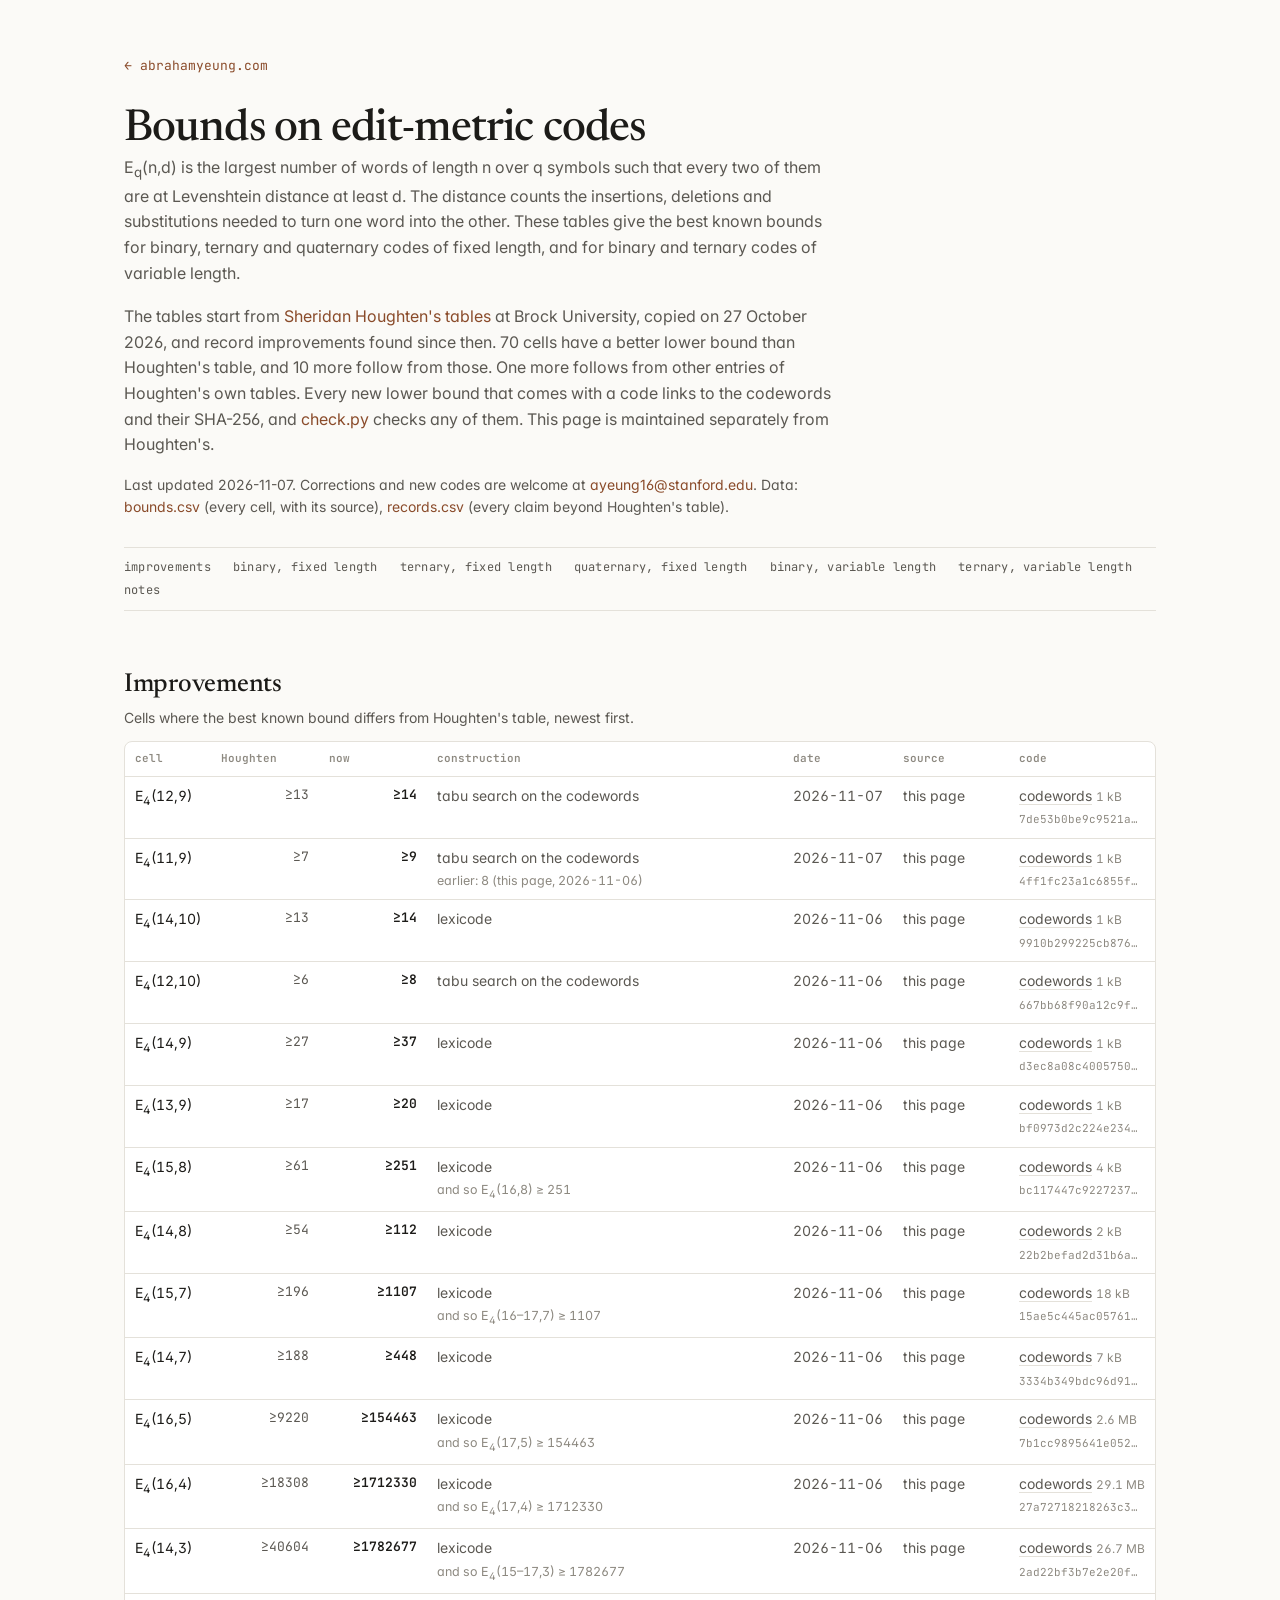
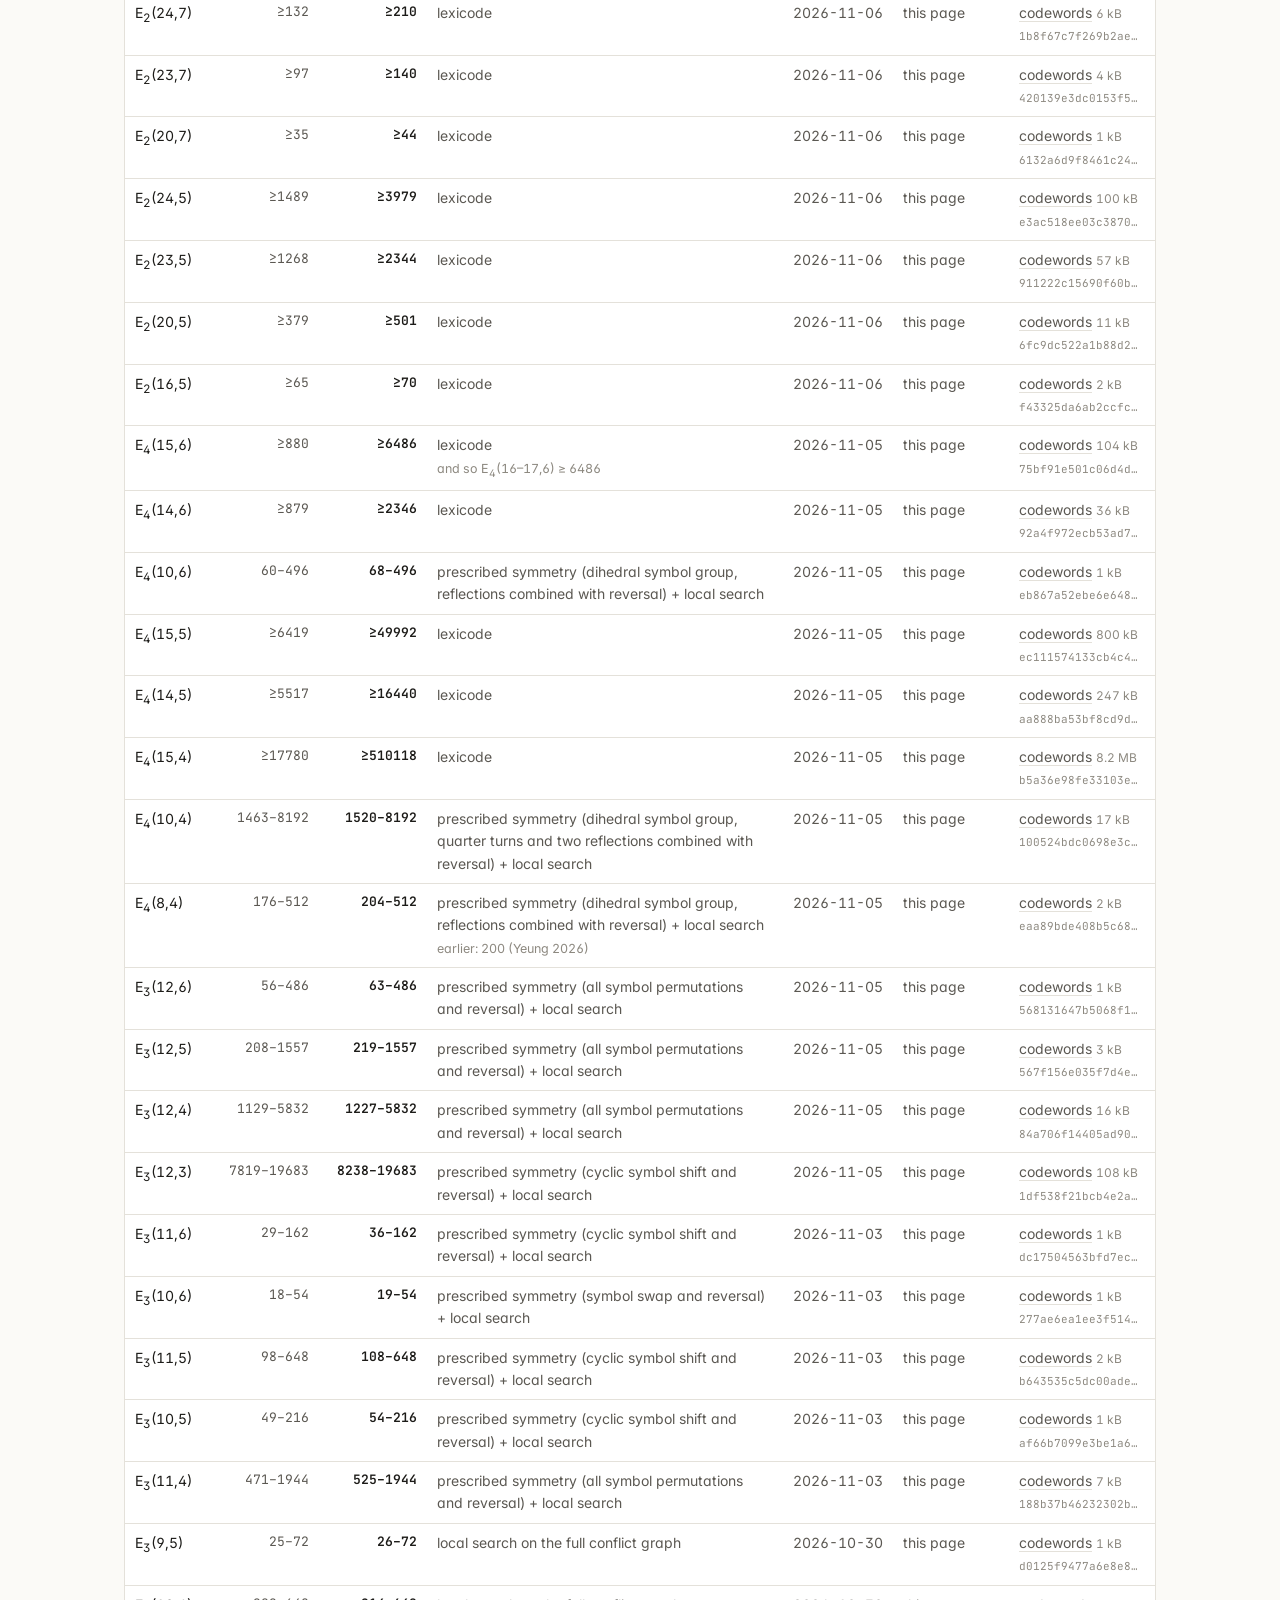
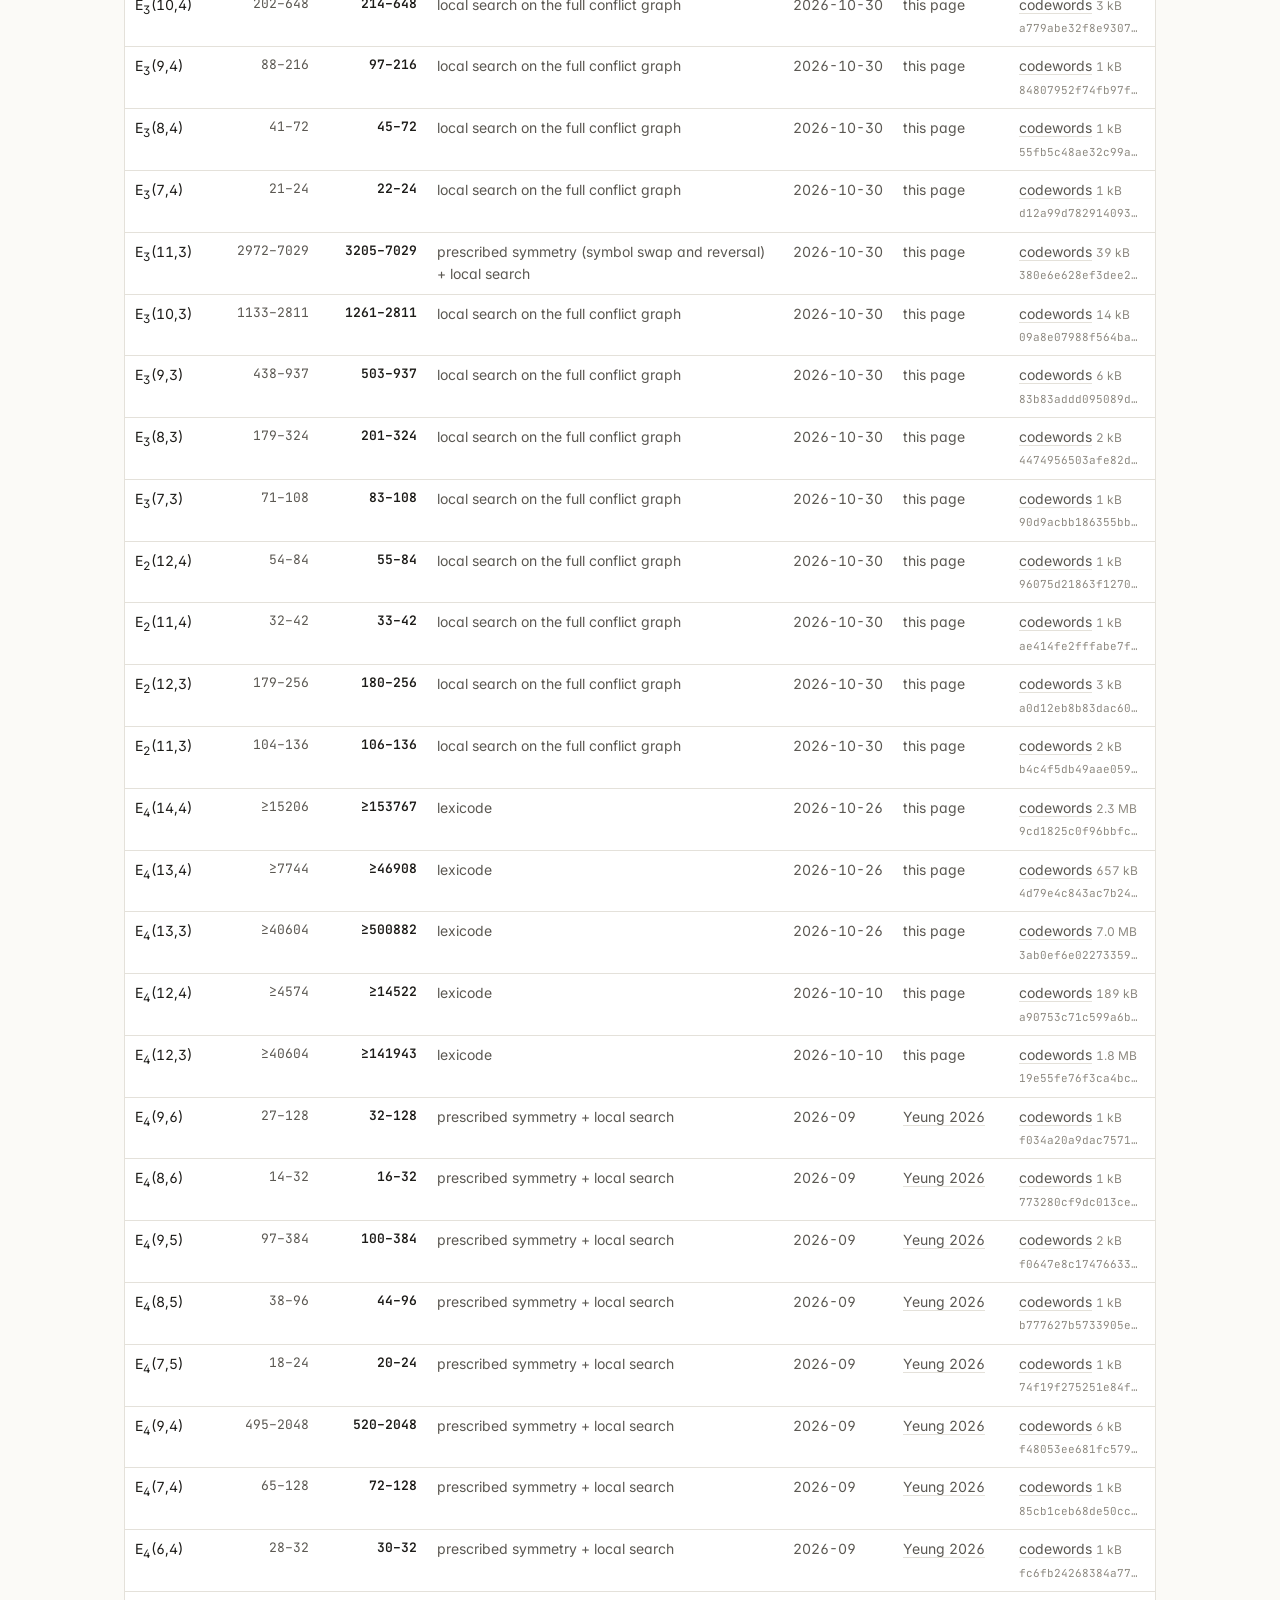
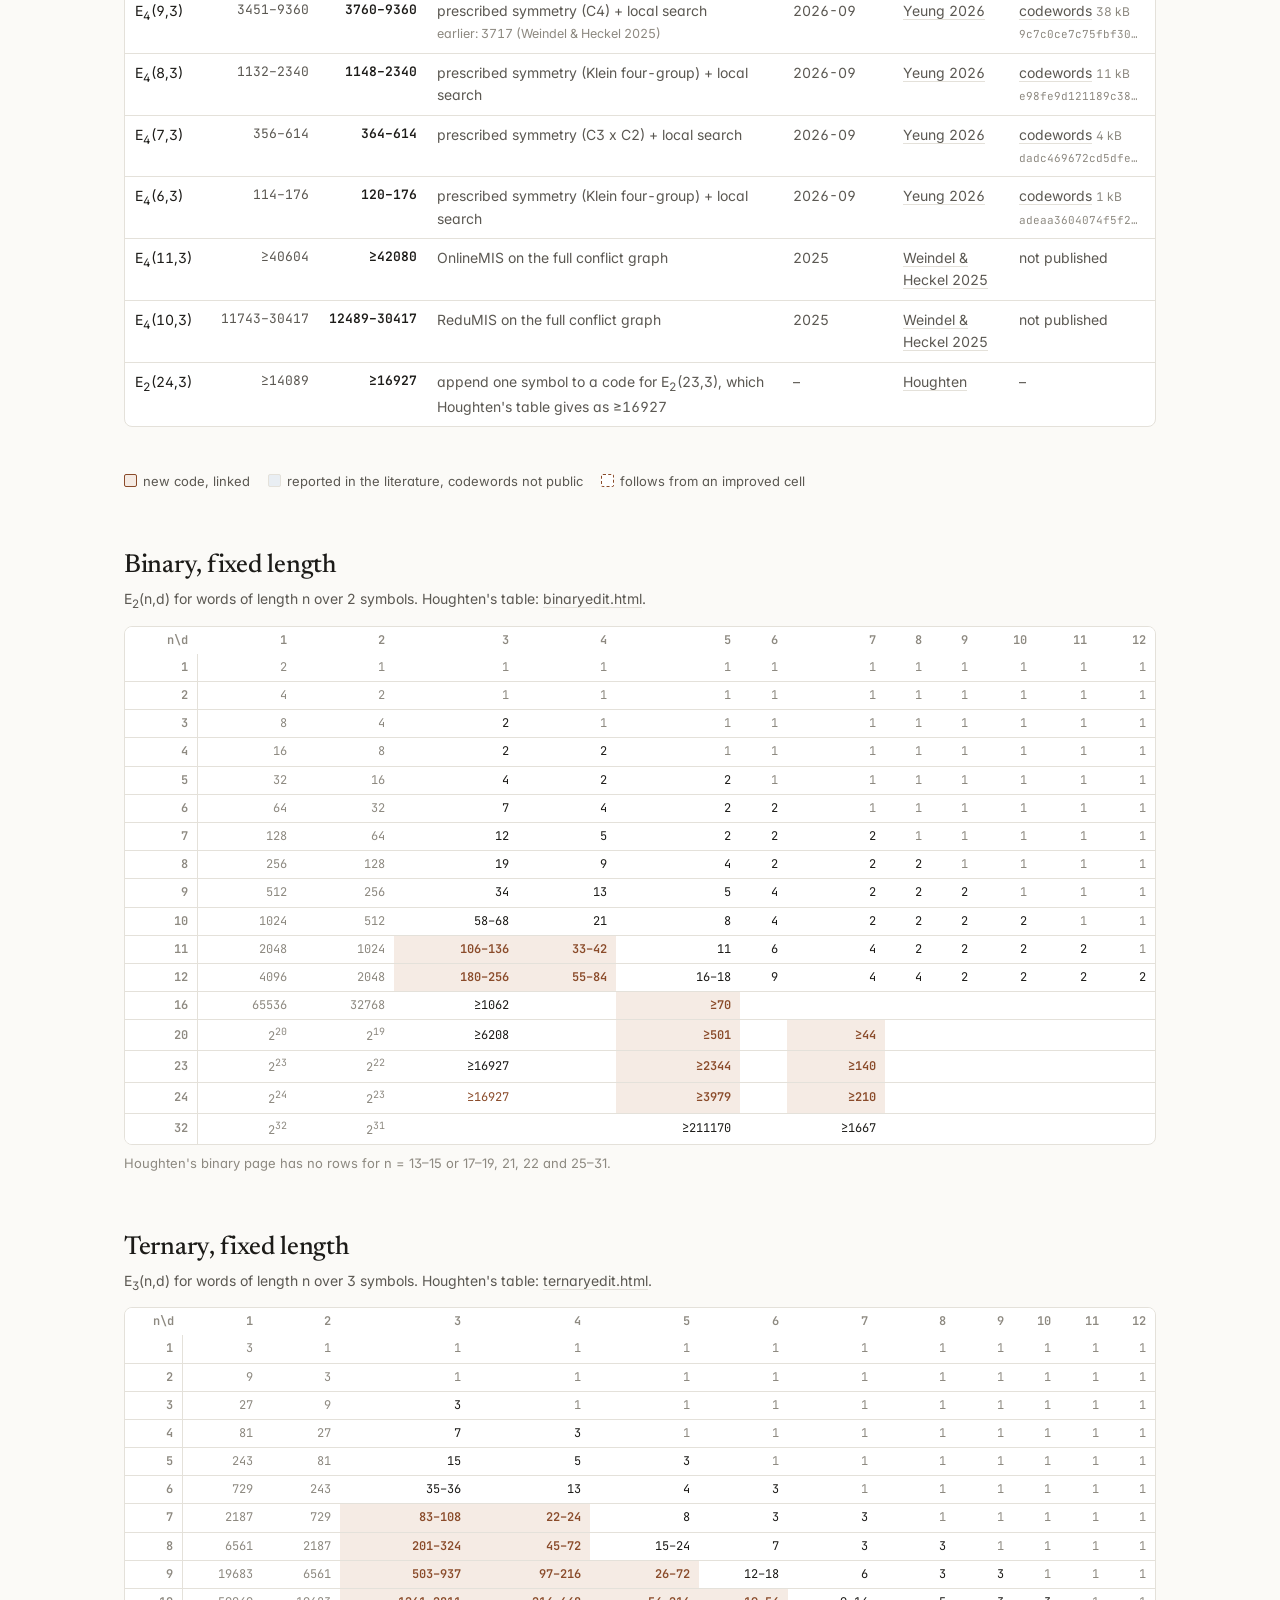
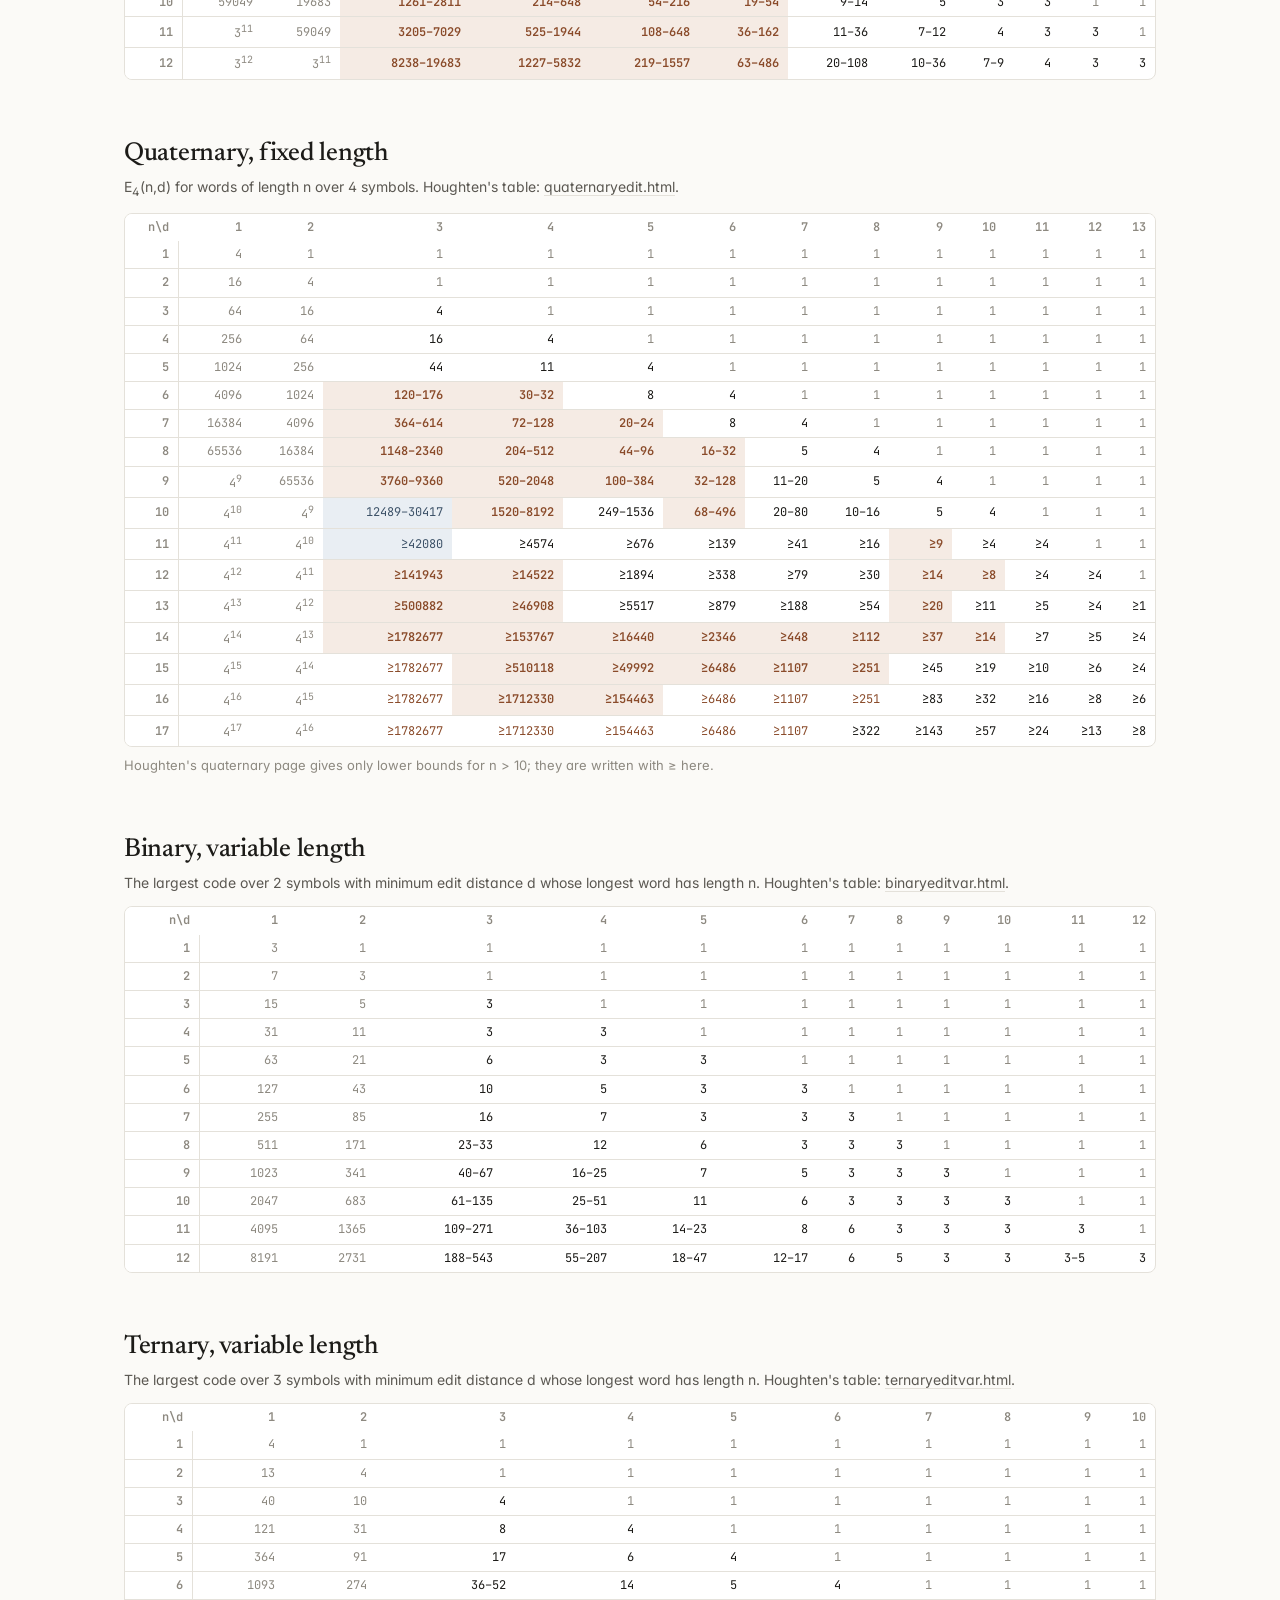
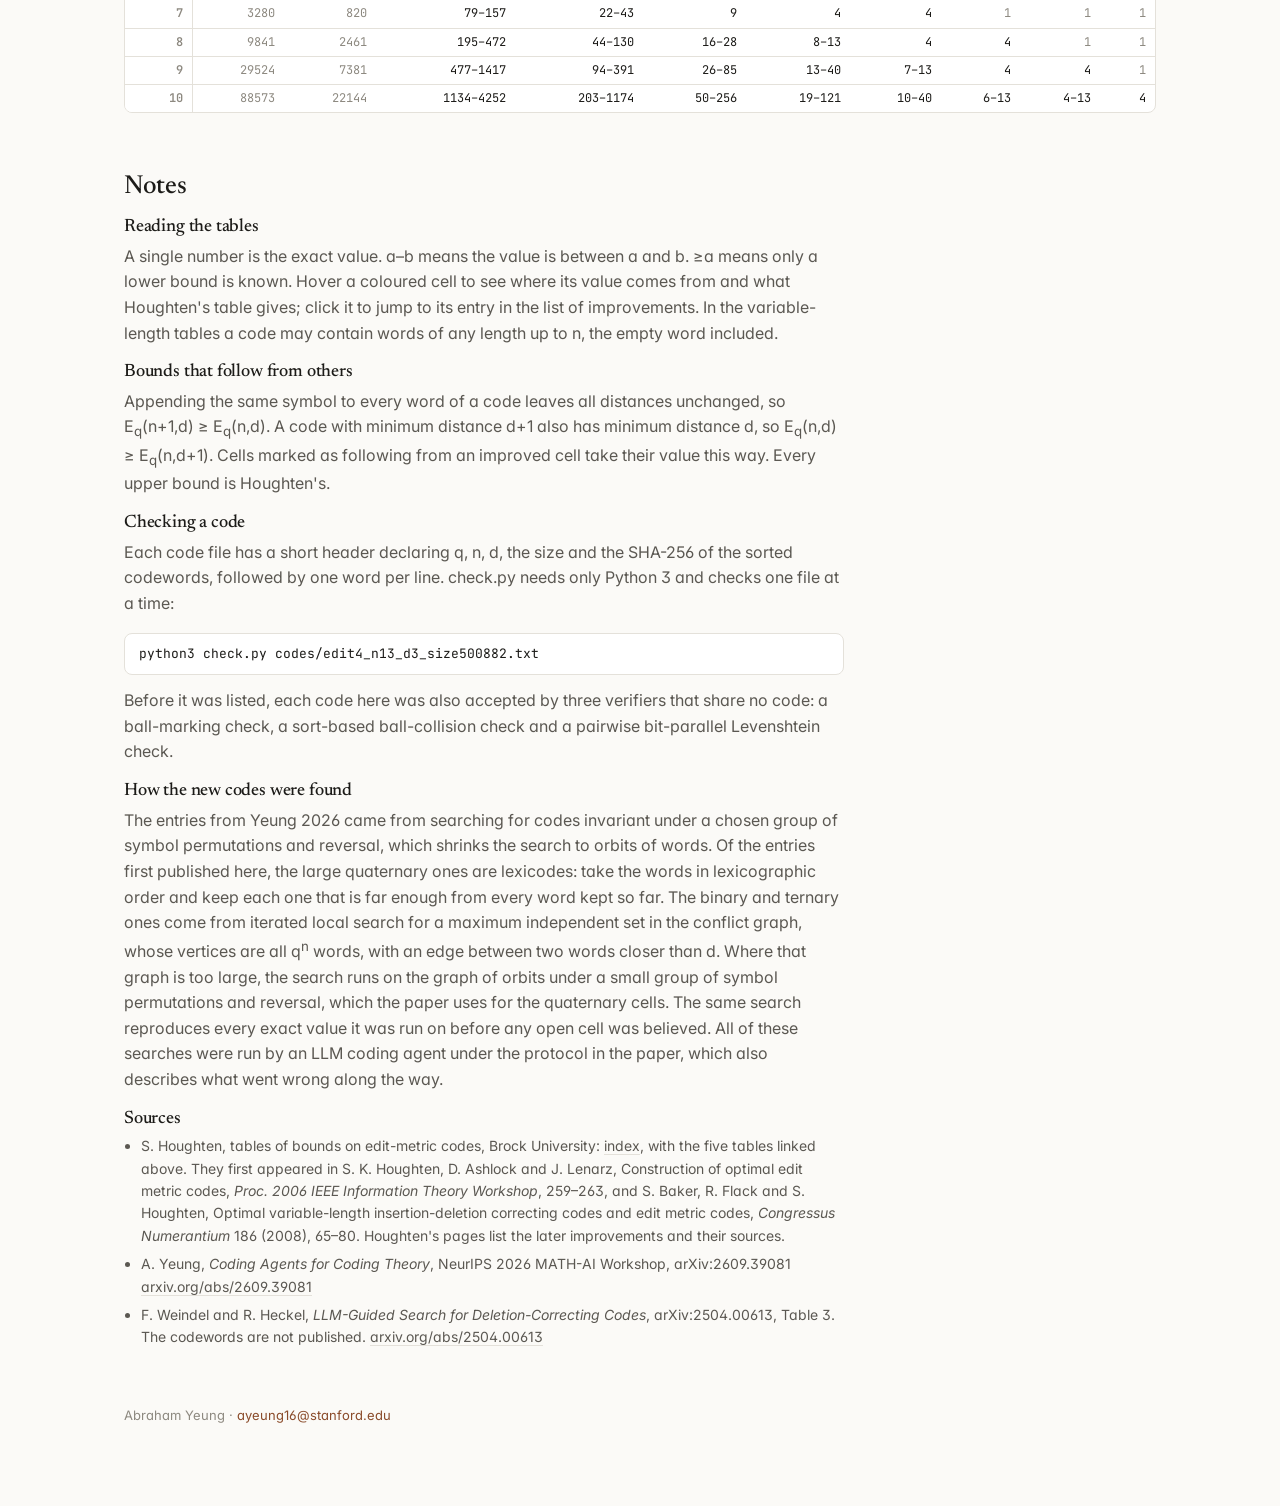
==== edit-codes/index.html @ aac44f48 "E4(11,9) >= 9, E4(12,9) >= 14 (tabu search on the codewords) Co-Authored-By: Claude Opus 5.5 <norepl" ====
<!DOCTYPE html>
<html lang="en">
<head>
<meta charset="UTF-8">
<meta name="viewport" content="width=device-width, initial-scale=1.0">
<title>Edit-metric code bounds · Abraham Yeung</title>
<meta name="description" content="Tables of the best known bounds on E_q(n,d), the size of the largest code of length n over q symbols with minimum Levenshtein distance d, for binary, ternary and quaternary codes, with codewords for every new bound.">
<link rel="preconnect" href="https://fonts.googleapis.com">
<link rel="preconnect" href="https://fonts.gstatic.com" crossorigin>
<link href="https://fonts.googleapis.com/css2?family=Inter:wght@400;500;600&family=Newsreader:ital,opsz,wght@0,6..72,400;0,6..72,500;1,6..72,400&family=JetBrains+Mono:wght@400;600&display=swap" rel="stylesheet">
<link rel="stylesheet" href="../style.css?v=6">
<style>
main.wide { max-width: 1080px; }
.prose { max-width: 720px; }
.prose p { color: var(--fg-2); }
:root { --rep-bg: #e9eef3; --rep-fg: #3d5268; }
@media (prefers-color-scheme: dark) { :root { --rep-bg: #1f262d; --rep-fg: #a9bfd4; } }
.scroll { overflow-x: auto; border: 1px solid var(--line); border-radius: 8px; background: var(--card); margin: 0 0 8px; }
table { border-collapse: collapse; font-variant-numeric: tabular-nums; }
table.b { font-family: var(--mono); font-size: 12px; width: max-content; min-width: 100%; }
table.b th, table.b td { padding: 4px 9px; text-align: right; border-bottom: 1px solid var(--line); white-space: nowrap; }
table.b tr:last-child td, table.b tr:last-child th { border-bottom: 0; }
table.b thead th { color: var(--fg-3); font-weight: 600; background: var(--card); }
table.b tbody th { position: sticky; left: 0; background: var(--card); color: var(--fg-3); font-weight: 600; border-right: 1px solid var(--line); }
table.b td.dim { color: var(--fg-3); }
table.b td.new { background: var(--accent-bg); color: var(--accent); font-weight: 600; }
table.b td.rep { background: var(--rep-bg); color: var(--rep-fg); }
table.b td.der { color: var(--accent); }
table.b td a { color: inherit; border: 0; }
table.b td a:hover { text-decoration: underline; }
table.ch { font-size: 14px; width: 100%; }
table.ch th { text-align: left; font-family: var(--mono); font-size: 11px; font-weight: 600; color: var(--fg-3); padding: 8px 10px; border-bottom: 1px solid var(--line); white-space: nowrap; }
table.ch td { padding: 8px 10px; border-bottom: 1px solid var(--line); vertical-align: top; color: var(--fg-2); }
table.ch tr:last-child td { border-bottom: 0; }
table.ch tr:target td { background: var(--accent-bg); }
table.ch td.cell { color: var(--fg); white-space: nowrap; }
table.ch td.num { font-family: var(--mono); font-size: 13px; white-space: nowrap; text-align: right; }
table.ch td.num b { color: var(--fg); font-weight: 600; }
table.ch .nw { white-space: nowrap; }
table.ch .ex { font-size: 12.5px; color: var(--fg-3); margin-top: 2px; }
table.ch .sz { color: var(--fg-3); font-size: 12px; }
table.ch .sha { font-size: 11px; color: var(--fg-3); }
.legend { display: flex; flex-wrap: wrap; gap: 6px 18px; font-size: 13px; color: var(--fg-2); margin: 0 0 14px; }
.legend span::before { content: ""; display: inline-block; width: 11px; height: 11px; border-radius: 2px; margin-right: 6px; vertical-align: -1px; border: 1px solid var(--line); }
.legend .new::before { background: var(--accent-bg); border-color: var(--accent); }
.legend .rep::before { background: var(--rep-bg); }
.legend .der::before { background: var(--card); border-color: var(--accent); border-style: dashed; }
.tnote { font-size: 13px; color: var(--fg-3); margin: 4px 0 0; }
section h2 { margin-bottom: 6px; }
section .sub { font-size: 14px; color: var(--fg-2); margin-bottom: 12px; }
.refs { font-size: 14px; color: var(--fg-2); padding-left: 1.2em; }
.refs li { margin-bottom: 6px; }
pre.cmd { font-family: var(--mono); font-size: 13px; background: var(--card); border: 1px solid var(--line); border-radius: 8px; padding: 10px 14px; overflow-x: auto; }
</style>
<link rel="icon" href="data:image/svg+xml,<svg xmlns='http://www.w3.org/2000/svg' viewBox='0 0 100 100'><text y='.9em' font-size='90'>🥕</text></svg>">
</head>
<body>
<main class="wide">
  <p class="back"><a href="../">← abrahamyeung.com</a></p>
  <h1 style="margin-top:28px">Bounds on edit-metric codes</h1>
  <div class="prose">
    <p class="lede">E<sub>q</sub>(n,d) is the largest number of words of length n over q symbols such that every two of them are at Levenshtein distance at least d. The distance counts the insertions, deletions and substitutions needed to turn one word into the other. These tables give the best known bounds for binary, ternary and quaternary codes of fixed length, and for binary and ternary codes of variable length.</p>
    <p>The tables start from <a href="https://www.cosc.brocku.ca/~shoughten/edit.html" target="_blank" rel="noopener">Sheridan Houghten's tables</a> at Brock University, copied on 27 October 2026, and record improvements found since then. 70 cells have a better lower bound than Houghten's table, and 10 more follow from those. One more follows from other entries of Houghten's own tables. Every new lower bound that comes with a code links to the codewords and their SHA-256, and <a href="check.py">check.py</a> checks any of them. This page is maintained separately from Houghten's.</p>
    <p class="small muted">Last updated 2026-11-07. Corrections and new codes are welcome at <a href="mailto:ayeung16@stanford.edu">ayeung16@stanford.edu</a>. Data: <a href="bounds.csv">bounds.csv</a> (every cell, with its source), <a href="records.csv">records.csv</a> (every claim beyond Houghten's table).</p>
  </div>
  <nav class="nav"><a href="#changes">improvements</a> <a href="#binary">binary, fixed length</a> <a href="#ternary">ternary, fixed length</a> <a href="#quaternary">quaternary, fixed length</a> <a href="#binary-var">binary, variable length</a> <a href="#ternary-var">ternary, variable length</a> <a href="#notes">notes</a></nav>

  <section id="changes">
    <h2>Improvements</h2>
    <p class="sub">Cells where the best known bound differs from Houghten's table, newest first.</p>
    <div class="scroll"><table class="ch"><thead><tr><th>cell</th><th>Houghten</th><th>now</th><th>construction</th><th>date</th><th>source</th><th>code</th></tr></thead><tbody><tr id="r4-12-9"><td class="cell">E<sub>4</sub>(12,9)</td><td class="num muted">&ge;13</td><td class="num"><b>&ge;14</b></td><td>tabu search on the codewords</td><td class="nw">2026-11-07</td><td>this page</td><td class="nw"><a href="codes/edit4_n12_d9_size14.txt">codewords</a> <span class="sz">1 kB</span><br><code class="sha" title="sha256 of the sorted codewords">7de53b0be9c9521a&hellip;</code></td></tr><tr id="r4-11-9"><td class="cell">E<sub>4</sub>(11,9)</td><td class="num muted">&ge;7</td><td class="num"><b>&ge;9</b></td><td>tabu search on the codewords<div class="ex">earlier: 8 (this page, 2026-11-06)</div></td><td class="nw">2026-11-07</td><td>this page</td><td class="nw"><a href="codes/edit4_n11_d9_size9.txt">codewords</a> <span class="sz">1 kB</span><br><code class="sha" title="sha256 of the sorted codewords">4ff1fc23a1c6855f&hellip;</code></td></tr><tr id="r4-14-10"><td class="cell">E<sub>4</sub>(14,10)</td><td class="num muted">&ge;13</td><td class="num"><b>&ge;14</b></td><td>lexicode</td><td class="nw">2026-11-06</td><td>this page</td><td class="nw"><a href="codes/edit4_n14_d10_size14.txt">codewords</a> <span class="sz">1 kB</span><br><code class="sha" title="sha256 of the sorted codewords">9910b299225cb876&hellip;</code></td></tr><tr id="r4-12-10"><td class="cell">E<sub>4</sub>(12,10)</td><td class="num muted">&ge;6</td><td class="num"><b>&ge;8</b></td><td>tabu search on the codewords</td><td class="nw">2026-11-06</td><td>this page</td><td class="nw"><a href="codes/edit4_n12_d10_size8.txt">codewords</a> <span class="sz">1 kB</span><br><code class="sha" title="sha256 of the sorted codewords">667bb68f90a12c9f&hellip;</code></td></tr><tr id="r4-14-9"><td class="cell">E<sub>4</sub>(14,9)</td><td class="num muted">&ge;27</td><td class="num"><b>&ge;37</b></td><td>lexicode</td><td class="nw">2026-11-06</td><td>this page</td><td class="nw"><a href="codes/edit4_n14_d9_size37.txt">codewords</a> <span class="sz">1 kB</span><br><code class="sha" title="sha256 of the sorted codewords">d3ec8a08c4005750&hellip;</code></td></tr><tr id="r4-13-9"><td class="cell">E<sub>4</sub>(13,9)</td><td class="num muted">&ge;17</td><td class="num"><b>&ge;20</b></td><td>lexicode</td><td class="nw">2026-11-06</td><td>this page</td><td class="nw"><a href="codes/edit4_n13_d9_size20.txt">codewords</a> <span class="sz">1 kB</span><br><code class="sha" title="sha256 of the sorted codewords">bf0973d2c224e234&hellip;</code></td></tr><tr id="r4-15-8"><td class="cell">E<sub>4</sub>(15,8)</td><td class="num muted">&ge;61</td><td class="num"><b>&ge;251</b></td><td>lexicode<div class="ex">and so E<sub>4</sub>(16,8) &ge; 251</div></td><td class="nw">2026-11-06</td><td>this page</td><td class="nw"><a href="codes/edit4_n15_d8_size251.txt">codewords</a> <span class="sz">4 kB</span><br><code class="sha" title="sha256 of the sorted codewords">bc117447c9227237&hellip;</code></td></tr><tr id="r4-14-8"><td class="cell">E<sub>4</sub>(14,8)</td><td class="num muted">&ge;54</td><td class="num"><b>&ge;112</b></td><td>lexicode</td><td class="nw">2026-11-06</td><td>this page</td><td class="nw"><a href="codes/edit4_n14_d8_size112.txt">codewords</a> <span class="sz">2 kB</span><br><code class="sha" title="sha256 of the sorted codewords">22b2befad2d31b6a&hellip;</code></td></tr><tr id="r4-15-7"><td class="cell">E<sub>4</sub>(15,7)</td><td class="num muted">&ge;196</td><td class="num"><b>&ge;1107</b></td><td>lexicode<div class="ex">and so E<sub>4</sub>(16&ndash;17,7) &ge; 1107</div></td><td class="nw">2026-11-06</td><td>this page</td><td class="nw"><a href="codes/edit4_n15_d7_size1107.txt">codewords</a> <span class="sz">18 kB</span><br><code class="sha" title="sha256 of the sorted codewords">15ae5c445ac05761&hellip;</code></td></tr><tr id="r4-14-7"><td class="cell">E<sub>4</sub>(14,7)</td><td class="num muted">&ge;188</td><td class="num"><b>&ge;448</b></td><td>lexicode</td><td class="nw">2026-11-06</td><td>this page</td><td class="nw"><a href="codes/edit4_n14_d7_size448.txt">codewords</a> <span class="sz">7 kB</span><br><code class="sha" title="sha256 of the sorted codewords">3334b349bdc96d91&hellip;</code></td></tr><tr id="r4-16-5"><td class="cell">E<sub>4</sub>(16,5)</td><td class="num muted">&ge;9220</td><td class="num"><b>&ge;154463</b></td><td>lexicode<div class="ex">and so E<sub>4</sub>(17,5) &ge; 154463</div></td><td class="nw">2026-11-06</td><td>this page</td><td class="nw"><a href="codes/edit4_n16_d5_size154463.txt">codewords</a> <span class="sz">2.6 MB</span><br><code class="sha" title="sha256 of the sorted codewords">7b1cc9895641e052&hellip;</code></td></tr><tr id="r4-16-4"><td class="cell">E<sub>4</sub>(16,4)</td><td class="num muted">&ge;18308</td><td class="num"><b>&ge;1712330</b></td><td>lexicode<div class="ex">and so E<sub>4</sub>(17,4) &ge; 1712330</div></td><td class="nw">2026-11-06</td><td>this page</td><td class="nw"><a href="codes/edit4_n16_d4_size1712330.txt">codewords</a> <span class="sz">29.1 MB</span><br><code class="sha" title="sha256 of the sorted codewords">27a72718218263c3&hellip;</code></td></tr><tr id="r4-14-3"><td class="cell">E<sub>4</sub>(14,3)</td><td class="num muted">&ge;40604</td><td class="num"><b>&ge;1782677</b></td><td>lexicode<div class="ex">and so E<sub>4</sub>(15&ndash;17,3) &ge; 1782677</div></td><td class="nw">2026-11-06</td><td>this page</td><td class="nw"><a href="codes/edit4_n14_d3_size1782677.txt">codewords</a> <span class="sz">26.7 MB</span><br><code class="sha" title="sha256 of the sorted codewords">2ad22bf3b7e2e20f&hellip;</code></td></tr><tr id="r2-24-7"><td class="cell">E<sub>2</sub>(24,7)</td><td class="num muted">&ge;132</td><td class="num"><b>&ge;210</b></td><td>lexicode</td><td class="nw">2026-11-06</td><td>this page</td><td class="nw"><a href="codes/edit2_n24_d7_size210.txt">codewords</a> <span class="sz">6 kB</span><br><code class="sha" title="sha256 of the sorted codewords">1b8f67c7f269b2ae&hellip;</code></td></tr><tr id="r2-23-7"><td class="cell">E<sub>2</sub>(23,7)</td><td class="num muted">&ge;97</td><td class="num"><b>&ge;140</b></td><td>lexicode</td><td class="nw">2026-11-06</td><td>this page</td><td class="nw"><a href="codes/edit2_n23_d7_size140.txt">codewords</a> <span class="sz">4 kB</span><br><code class="sha" title="sha256 of the sorted codewords">420139e3dc0153f5&hellip;</code></td></tr><tr id="r2-20-7"><td class="cell">E<sub>2</sub>(20,7)</td><td class="num muted">&ge;35</td><td class="num"><b>&ge;44</b></td><td>lexicode</td><td class="nw">2026-11-06</td><td>this page</td><td class="nw"><a href="codes/edit2_n20_d7_size44.txt">codewords</a> <span class="sz">1 kB</span><br><code class="sha" title="sha256 of the sorted codewords">6132a6d9f8461c24&hellip;</code></td></tr><tr id="r2-24-5"><td class="cell">E<sub>2</sub>(24,5)</td><td class="num muted">&ge;1489</td><td class="num"><b>&ge;3979</b></td><td>lexicode</td><td class="nw">2026-11-06</td><td>this page</td><td class="nw"><a href="codes/edit2_n24_d5_size3979.txt">codewords</a> <span class="sz">100 kB</span><br><code class="sha" title="sha256 of the sorted codewords">e3ac518ee03c3870&hellip;</code></td></tr><tr id="r2-23-5"><td class="cell">E<sub>2</sub>(23,5)</td><td class="num muted">&ge;1268</td><td class="num"><b>&ge;2344</b></td><td>lexicode</td><td class="nw">2026-11-06</td><td>this page</td><td class="nw"><a href="codes/edit2_n23_d5_size2344.txt">codewords</a> <span class="sz">57 kB</span><br><code class="sha" title="sha256 of the sorted codewords">911222c15690f60b&hellip;</code></td></tr><tr id="r2-20-5"><td class="cell">E<sub>2</sub>(20,5)</td><td class="num muted">&ge;379</td><td class="num"><b>&ge;501</b></td><td>lexicode</td><td class="nw">2026-11-06</td><td>this page</td><td class="nw"><a href="codes/edit2_n20_d5_size501.txt">codewords</a> <span class="sz">11 kB</span><br><code class="sha" title="sha256 of the sorted codewords">6fc9dc522a1b88d2&hellip;</code></td></tr><tr id="r2-16-5"><td class="cell">E<sub>2</sub>(16,5)</td><td class="num muted">&ge;65</td><td class="num"><b>&ge;70</b></td><td>lexicode</td><td class="nw">2026-11-06</td><td>this page</td><td class="nw"><a href="codes/edit2_n16_d5_size70.txt">codewords</a> <span class="sz">2 kB</span><br><code class="sha" title="sha256 of the sorted codewords">f43325da6ab2ccfc&hellip;</code></td></tr><tr id="r4-15-6"><td class="cell">E<sub>4</sub>(15,6)</td><td class="num muted">&ge;880</td><td class="num"><b>&ge;6486</b></td><td>lexicode<div class="ex">and so E<sub>4</sub>(16&ndash;17,6) &ge; 6486</div></td><td class="nw">2026-11-05</td><td>this page</td><td class="nw"><a href="codes/edit4_n15_d6_size6486.txt">codewords</a> <span class="sz">104 kB</span><br><code class="sha" title="sha256 of the sorted codewords">75bf91e501c06d4d&hellip;</code></td></tr><tr id="r4-14-6"><td class="cell">E<sub>4</sub>(14,6)</td><td class="num muted">&ge;879</td><td class="num"><b>&ge;2346</b></td><td>lexicode</td><td class="nw">2026-11-05</td><td>this page</td><td class="nw"><a href="codes/edit4_n14_d6_size2346.txt">codewords</a> <span class="sz">36 kB</span><br><code class="sha" title="sha256 of the sorted codewords">92a4f972ecb53ad7&hellip;</code></td></tr><tr id="r4-10-6"><td class="cell">E<sub>4</sub>(10,6)</td><td class="num muted">60&ndash;496</td><td class="num"><b>68&ndash;496</b></td><td>prescribed symmetry (dihedral symbol group, reflections combined with reversal) + local search</td><td class="nw">2026-11-05</td><td>this page</td><td class="nw"><a href="codes/edit4_n10_d6_size68.txt">codewords</a> <span class="sz">1 kB</span><br><code class="sha" title="sha256 of the sorted codewords">eb867a52ebe6e648&hellip;</code></td></tr><tr id="r4-15-5"><td class="cell">E<sub>4</sub>(15,5)</td><td class="num muted">&ge;6419</td><td class="num"><b>&ge;49992</b></td><td>lexicode</td><td class="nw">2026-11-05</td><td>this page</td><td class="nw"><a href="codes/edit4_n15_d5_size49992.txt">codewords</a> <span class="sz">800 kB</span><br><code class="sha" title="sha256 of the sorted codewords">ec111574133cb4c4&hellip;</code></td></tr><tr id="r4-14-5"><td class="cell">E<sub>4</sub>(14,5)</td><td class="num muted">&ge;5517</td><td class="num"><b>&ge;16440</b></td><td>lexicode</td><td class="nw">2026-11-05</td><td>this page</td><td class="nw"><a href="codes/edit4_n14_d5_size16440.txt">codewords</a> <span class="sz">247 kB</span><br><code class="sha" title="sha256 of the sorted codewords">aa888ba53bf8cd9d&hellip;</code></td></tr><tr id="r4-15-4"><td class="cell">E<sub>4</sub>(15,4)</td><td class="num muted">&ge;17780</td><td class="num"><b>&ge;510118</b></td><td>lexicode</td><td class="nw">2026-11-05</td><td>this page</td><td class="nw"><a href="codes/edit4_n15_d4_size510118.txt">codewords</a> <span class="sz">8.2 MB</span><br><code class="sha" title="sha256 of the sorted codewords">b5a36e98fe33103e&hellip;</code></td></tr><tr id="r4-10-4"><td class="cell">E<sub>4</sub>(10,4)</td><td class="num muted">1463&ndash;8192</td><td class="num"><b>1520&ndash;8192</b></td><td>prescribed symmetry (dihedral symbol group, quarter turns and two reflections combined with reversal) + local search</td><td class="nw">2026-11-05</td><td>this page</td><td class="nw"><a href="codes/edit4_n10_d4_size1520.txt">codewords</a> <span class="sz">17 kB</span><br><code class="sha" title="sha256 of the sorted codewords">100524bdc0698e3c&hellip;</code></td></tr><tr id="r4-8-4"><td class="cell">E<sub>4</sub>(8,4)</td><td class="num muted">176&ndash;512</td><td class="num"><b>204&ndash;512</b></td><td>prescribed symmetry (dihedral symbol group, reflections combined with reversal) + local search<div class="ex">earlier: 200 (Yeung 2026)</div></td><td class="nw">2026-11-05</td><td>this page</td><td class="nw"><a href="codes/edit4_n8_d4_size204.txt">codewords</a> <span class="sz">2 kB</span><br><code class="sha" title="sha256 of the sorted codewords">eaa89bde408b5c68&hellip;</code></td></tr><tr id="r3-12-6"><td class="cell">E<sub>3</sub>(12,6)</td><td class="num muted">56&ndash;486</td><td class="num"><b>63&ndash;486</b></td><td>prescribed symmetry (all symbol permutations and reversal) + local search</td><td class="nw">2026-11-05</td><td>this page</td><td class="nw"><a href="codes/edit3_n12_d6_size63.txt">codewords</a> <span class="sz">1 kB</span><br><code class="sha" title="sha256 of the sorted codewords">568131647b5068f1&hellip;</code></td></tr><tr id="r3-12-5"><td class="cell">E<sub>3</sub>(12,5)</td><td class="num muted">208&ndash;1557</td><td class="num"><b>219&ndash;1557</b></td><td>prescribed symmetry (all symbol permutations and reversal) + local search</td><td class="nw">2026-11-05</td><td>this page</td><td class="nw"><a href="codes/edit3_n12_d5_size219.txt">codewords</a> <span class="sz">3 kB</span><br><code class="sha" title="sha256 of the sorted codewords">567f156e035f7d4e&hellip;</code></td></tr><tr id="r3-12-4"><td class="cell">E<sub>3</sub>(12,4)</td><td class="num muted">1129&ndash;5832</td><td class="num"><b>1227&ndash;5832</b></td><td>prescribed symmetry (all symbol permutations and reversal) + local search</td><td class="nw">2026-11-05</td><td>this page</td><td class="nw"><a href="codes/edit3_n12_d4_size1227.txt">codewords</a> <span class="sz">16 kB</span><br><code class="sha" title="sha256 of the sorted codewords">84a706f14405ad90&hellip;</code></td></tr><tr id="r3-12-3"><td class="cell">E<sub>3</sub>(12,3)</td><td class="num muted">7819&ndash;19683</td><td class="num"><b>8238&ndash;19683</b></td><td>prescribed symmetry (cyclic symbol shift and reversal) + local search</td><td class="nw">2026-11-05</td><td>this page</td><td class="nw"><a href="codes/edit3_n12_d3_size8238.txt">codewords</a> <span class="sz">108 kB</span><br><code class="sha" title="sha256 of the sorted codewords">1df538f21bcb4e2a&hellip;</code></td></tr><tr id="r3-11-6"><td class="cell">E<sub>3</sub>(11,6)</td><td class="num muted">29&ndash;162</td><td class="num"><b>36&ndash;162</b></td><td>prescribed symmetry (cyclic symbol shift and reversal) + local search</td><td class="nw">2026-11-03</td><td>this page</td><td class="nw"><a href="codes/edit3_n11_d6_size36.txt">codewords</a> <span class="sz">1 kB</span><br><code class="sha" title="sha256 of the sorted codewords">dc17504563bfd7ec&hellip;</code></td></tr><tr id="r3-10-6"><td class="cell">E<sub>3</sub>(10,6)</td><td class="num muted">18&ndash;54</td><td class="num"><b>19&ndash;54</b></td><td>prescribed symmetry (symbol swap and reversal) + local search</td><td class="nw">2026-11-03</td><td>this page</td><td class="nw"><a href="codes/edit3_n10_d6_size19.txt">codewords</a> <span class="sz">1 kB</span><br><code class="sha" title="sha256 of the sorted codewords">277ae6ea1ee3f514&hellip;</code></td></tr><tr id="r3-11-5"><td class="cell">E<sub>3</sub>(11,5)</td><td class="num muted">98&ndash;648</td><td class="num"><b>108&ndash;648</b></td><td>prescribed symmetry (cyclic symbol shift and reversal) + local search</td><td class="nw">2026-11-03</td><td>this page</td><td class="nw"><a href="codes/edit3_n11_d5_size108.txt">codewords</a> <span class="sz">2 kB</span><br><code class="sha" title="sha256 of the sorted codewords">b643535c5dc00ade&hellip;</code></td></tr><tr id="r3-10-5"><td class="cell">E<sub>3</sub>(10,5)</td><td class="num muted">49&ndash;216</td><td class="num"><b>54&ndash;216</b></td><td>prescribed symmetry (cyclic symbol shift and reversal) + local search</td><td class="nw">2026-11-03</td><td>this page</td><td class="nw"><a href="codes/edit3_n10_d5_size54.txt">codewords</a> <span class="sz">1 kB</span><br><code class="sha" title="sha256 of the sorted codewords">af66b7099e3be1a6&hellip;</code></td></tr><tr id="r3-11-4"><td class="cell">E<sub>3</sub>(11,4)</td><td class="num muted">471&ndash;1944</td><td class="num"><b>525&ndash;1944</b></td><td>prescribed symmetry (all symbol permutations and reversal) + local search</td><td class="nw">2026-11-03</td><td>this page</td><td class="nw"><a href="codes/edit3_n11_d4_size525.txt">codewords</a> <span class="sz">7 kB</span><br><code class="sha" title="sha256 of the sorted codewords">188b37b46232302b&hellip;</code></td></tr><tr id="r3-9-5"><td class="cell">E<sub>3</sub>(9,5)</td><td class="num muted">25&ndash;72</td><td class="num"><b>26&ndash;72</b></td><td>local search on the full conflict graph</td><td class="nw">2026-10-30</td><td>this page</td><td class="nw"><a href="codes/edit3_n9_d5_size26.txt">codewords</a> <span class="sz">1 kB</span><br><code class="sha" title="sha256 of the sorted codewords">d0125f9477a6e8e8&hellip;</code></td></tr><tr id="r3-10-4"><td class="cell">E<sub>3</sub>(10,4)</td><td class="num muted">202&ndash;648</td><td class="num"><b>214&ndash;648</b></td><td>local search on the full conflict graph</td><td class="nw">2026-10-30</td><td>this page</td><td class="nw"><a href="codes/edit3_n10_d4_size214.txt">codewords</a> <span class="sz">3 kB</span><br><code class="sha" title="sha256 of the sorted codewords">a779abe32f8e9307&hellip;</code></td></tr><tr id="r3-9-4"><td class="cell">E<sub>3</sub>(9,4)</td><td class="num muted">88&ndash;216</td><td class="num"><b>97&ndash;216</b></td><td>local search on the full conflict graph</td><td class="nw">2026-10-30</td><td>this page</td><td class="nw"><a href="codes/edit3_n9_d4_size97.txt">codewords</a> <span class="sz">1 kB</span><br><code class="sha" title="sha256 of the sorted codewords">84807952f74fb97f&hellip;</code></td></tr><tr id="r3-8-4"><td class="cell">E<sub>3</sub>(8,4)</td><td class="num muted">41&ndash;72</td><td class="num"><b>45&ndash;72</b></td><td>local search on the full conflict graph</td><td class="nw">2026-10-30</td><td>this page</td><td class="nw"><a href="codes/edit3_n8_d4_size45.txt">codewords</a> <span class="sz">1 kB</span><br><code class="sha" title="sha256 of the sorted codewords">55fb5c48ae32c99a&hellip;</code></td></tr><tr id="r3-7-4"><td class="cell">E<sub>3</sub>(7,4)</td><td class="num muted">21&ndash;24</td><td class="num"><b>22&ndash;24</b></td><td>local search on the full conflict graph</td><td class="nw">2026-10-30</td><td>this page</td><td class="nw"><a href="codes/edit3_n7_d4_size22.txt">codewords</a> <span class="sz">1 kB</span><br><code class="sha" title="sha256 of the sorted codewords">d12a99d782914093&hellip;</code></td></tr><tr id="r3-11-3"><td class="cell">E<sub>3</sub>(11,3)</td><td class="num muted">2972&ndash;7029</td><td class="num"><b>3205&ndash;7029</b></td><td>prescribed symmetry (symbol swap and reversal) + local search</td><td class="nw">2026-10-30</td><td>this page</td><td class="nw"><a href="codes/edit3_n11_d3_size3205.txt">codewords</a> <span class="sz">39 kB</span><br><code class="sha" title="sha256 of the sorted codewords">380e6e628ef3dee2&hellip;</code></td></tr><tr id="r3-10-3"><td class="cell">E<sub>3</sub>(10,3)</td><td class="num muted">1133&ndash;2811</td><td class="num"><b>1261&ndash;2811</b></td><td>local search on the full conflict graph</td><td class="nw">2026-10-30</td><td>this page</td><td class="nw"><a href="codes/edit3_n10_d3_size1261.txt">codewords</a> <span class="sz">14 kB</span><br><code class="sha" title="sha256 of the sorted codewords">09a8e07988f564ba&hellip;</code></td></tr><tr id="r3-9-3"><td class="cell">E<sub>3</sub>(9,3)</td><td class="num muted">438&ndash;937</td><td class="num"><b>503&ndash;937</b></td><td>local search on the full conflict graph</td><td class="nw">2026-10-30</td><td>this page</td><td class="nw"><a href="codes/edit3_n9_d3_size503.txt">codewords</a> <span class="sz">6 kB</span><br><code class="sha" title="sha256 of the sorted codewords">83b83addd095089d&hellip;</code></td></tr><tr id="r3-8-3"><td class="cell">E<sub>3</sub>(8,3)</td><td class="num muted">179&ndash;324</td><td class="num"><b>201&ndash;324</b></td><td>local search on the full conflict graph</td><td class="nw">2026-10-30</td><td>this page</td><td class="nw"><a href="codes/edit3_n8_d3_size201.txt">codewords</a> <span class="sz">2 kB</span><br><code class="sha" title="sha256 of the sorted codewords">4474956503afe82d&hellip;</code></td></tr><tr id="r3-7-3"><td class="cell">E<sub>3</sub>(7,3)</td><td class="num muted">71&ndash;108</td><td class="num"><b>83&ndash;108</b></td><td>local search on the full conflict graph</td><td class="nw">2026-10-30</td><td>this page</td><td class="nw"><a href="codes/edit3_n7_d3_size83.txt">codewords</a> <span class="sz">1 kB</span><br><code class="sha" title="sha256 of the sorted codewords">90d9acbb186355bb&hellip;</code></td></tr><tr id="r2-12-4"><td class="cell">E<sub>2</sub>(12,4)</td><td class="num muted">54&ndash;84</td><td class="num"><b>55&ndash;84</b></td><td>local search on the full conflict graph</td><td class="nw">2026-10-30</td><td>this page</td><td class="nw"><a href="codes/edit2_n12_d4_size55.txt">codewords</a> <span class="sz">1 kB</span><br><code class="sha" title="sha256 of the sorted codewords">96075d21863f1270&hellip;</code></td></tr><tr id="r2-11-4"><td class="cell">E<sub>2</sub>(11,4)</td><td class="num muted">32&ndash;42</td><td class="num"><b>33&ndash;42</b></td><td>local search on the full conflict graph</td><td class="nw">2026-10-30</td><td>this page</td><td class="nw"><a href="codes/edit2_n11_d4_size33.txt">codewords</a> <span class="sz">1 kB</span><br><code class="sha" title="sha256 of the sorted codewords">ae414fe2fffabe7f&hellip;</code></td></tr><tr id="r2-12-3"><td class="cell">E<sub>2</sub>(12,3)</td><td class="num muted">179&ndash;256</td><td class="num"><b>180&ndash;256</b></td><td>local search on the full conflict graph</td><td class="nw">2026-10-30</td><td>this page</td><td class="nw"><a href="codes/edit2_n12_d3_size180.txt">codewords</a> <span class="sz">3 kB</span><br><code class="sha" title="sha256 of the sorted codewords">a0d12eb8b83dac60&hellip;</code></td></tr><tr id="r2-11-3"><td class="cell">E<sub>2</sub>(11,3)</td><td class="num muted">104&ndash;136</td><td class="num"><b>106&ndash;136</b></td><td>local search on the full conflict graph</td><td class="nw">2026-10-30</td><td>this page</td><td class="nw"><a href="codes/edit2_n11_d3_size106.txt">codewords</a> <span class="sz">2 kB</span><br><code class="sha" title="sha256 of the sorted codewords">b4c4f5db49aae059&hellip;</code></td></tr><tr id="r4-14-4"><td class="cell">E<sub>4</sub>(14,4)</td><td class="num muted">&ge;15206</td><td class="num"><b>&ge;153767</b></td><td>lexicode</td><td class="nw">2026-10-26</td><td>this page</td><td class="nw"><a href="codes/edit4_n14_d4_size153767.txt">codewords</a> <span class="sz">2.3 MB</span><br><code class="sha" title="sha256 of the sorted codewords">9cd1825c0f96bbfc&hellip;</code></td></tr><tr id="r4-13-4"><td class="cell">E<sub>4</sub>(13,4)</td><td class="num muted">&ge;7744</td><td class="num"><b>&ge;46908</b></td><td>lexicode</td><td class="nw">2026-10-26</td><td>this page</td><td class="nw"><a href="codes/edit4_n13_d4_size46908.txt">codewords</a> <span class="sz">657 kB</span><br><code class="sha" title="sha256 of the sorted codewords">4d79e4c843ac7b24&hellip;</code></td></tr><tr id="r4-13-3"><td class="cell">E<sub>4</sub>(13,3)</td><td class="num muted">&ge;40604</td><td class="num"><b>&ge;500882</b></td><td>lexicode</td><td class="nw">2026-10-26</td><td>this page</td><td class="nw"><a href="codes/edit4_n13_d3_size500882.txt">codewords</a> <span class="sz">7.0 MB</span><br><code class="sha" title="sha256 of the sorted codewords">3ab0ef6e02273359&hellip;</code></td></tr><tr id="r4-12-4"><td class="cell">E<sub>4</sub>(12,4)</td><td class="num muted">&ge;4574</td><td class="num"><b>&ge;14522</b></td><td>lexicode</td><td class="nw">2026-10-10</td><td>this page</td><td class="nw"><a href="codes/edit4_n12_d4_size14522.txt">codewords</a> <span class="sz">189 kB</span><br><code class="sha" title="sha256 of the sorted codewords">a90753c71c599a6b&hellip;</code></td></tr><tr id="r4-12-3"><td class="cell">E<sub>4</sub>(12,3)</td><td class="num muted">&ge;40604</td><td class="num"><b>&ge;141943</b></td><td>lexicode</td><td class="nw">2026-10-10</td><td>this page</td><td class="nw"><a href="codes/edit4_n12_d3_size141943.txt">codewords</a> <span class="sz">1.8 MB</span><br><code class="sha" title="sha256 of the sorted codewords">19e55fe76f3ca4bc&hellip;</code></td></tr><tr id="r4-9-6"><td class="cell">E<sub>4</sub>(9,6)</td><td class="num muted">27&ndash;128</td><td class="num"><b>32&ndash;128</b></td><td>prescribed symmetry + local search</td><td class="nw">2026-09</td><td><a href="https://arxiv.org/abs/2609.39081" target="_blank" rel="noopener">Yeung 2026</a></td><td class="nw"><a href="codes/edit4_n9_d6_size32.txt">codewords</a> <span class="sz">1 kB</span><br><code class="sha" title="sha256 of the sorted codewords">f034a20a9dac7571&hellip;</code></td></tr><tr id="r4-8-6"><td class="cell">E<sub>4</sub>(8,6)</td><td class="num muted">14&ndash;32</td><td class="num"><b>16&ndash;32</b></td><td>prescribed symmetry + local search</td><td class="nw">2026-09</td><td><a href="https://arxiv.org/abs/2609.39081" target="_blank" rel="noopener">Yeung 2026</a></td><td class="nw"><a href="codes/edit4_n8_d6_size16.txt">codewords</a> <span class="sz">1 kB</span><br><code class="sha" title="sha256 of the sorted codewords">773280cf9dc013ce&hellip;</code></td></tr><tr id="r4-9-5"><td class="cell">E<sub>4</sub>(9,5)</td><td class="num muted">97&ndash;384</td><td class="num"><b>100&ndash;384</b></td><td>prescribed symmetry + local search</td><td class="nw">2026-09</td><td><a href="https://arxiv.org/abs/2609.39081" target="_blank" rel="noopener">Yeung 2026</a></td><td class="nw"><a href="codes/edit4_n9_d5_size100.txt">codewords</a> <span class="sz">2 kB</span><br><code class="sha" title="sha256 of the sorted codewords">f0647e8c17476633&hellip;</code></td></tr><tr id="r4-8-5"><td class="cell">E<sub>4</sub>(8,5)</td><td class="num muted">38&ndash;96</td><td class="num"><b>44&ndash;96</b></td><td>prescribed symmetry + local search</td><td class="nw">2026-09</td><td><a href="https://arxiv.org/abs/2609.39081" target="_blank" rel="noopener">Yeung 2026</a></td><td class="nw"><a href="codes/edit4_n8_d5_size44.txt">codewords</a> <span class="sz">1 kB</span><br><code class="sha" title="sha256 of the sorted codewords">b777627b5733905e&hellip;</code></td></tr><tr id="r4-7-5"><td class="cell">E<sub>4</sub>(7,5)</td><td class="num muted">18&ndash;24</td><td class="num"><b>20&ndash;24</b></td><td>prescribed symmetry + local search</td><td class="nw">2026-09</td><td><a href="https://arxiv.org/abs/2609.39081" target="_blank" rel="noopener">Yeung 2026</a></td><td class="nw"><a href="codes/edit4_n7_d5_size20.txt">codewords</a> <span class="sz">1 kB</span><br><code class="sha" title="sha256 of the sorted codewords">74f19f275251e84f&hellip;</code></td></tr><tr id="r4-9-4"><td class="cell">E<sub>4</sub>(9,4)</td><td class="num muted">495&ndash;2048</td><td class="num"><b>520&ndash;2048</b></td><td>prescribed symmetry + local search</td><td class="nw">2026-09</td><td><a href="https://arxiv.org/abs/2609.39081" target="_blank" rel="noopener">Yeung 2026</a></td><td class="nw"><a href="codes/edit4_n9_d4_size520.txt">codewords</a> <span class="sz">6 kB</span><br><code class="sha" title="sha256 of the sorted codewords">f48053ee681fc579&hellip;</code></td></tr><tr id="r4-7-4"><td class="cell">E<sub>4</sub>(7,4)</td><td class="num muted">65&ndash;128</td><td class="num"><b>72&ndash;128</b></td><td>prescribed symmetry + local search</td><td class="nw">2026-09</td><td><a href="https://arxiv.org/abs/2609.39081" target="_blank" rel="noopener">Yeung 2026</a></td><td class="nw"><a href="codes/edit4_n7_d4_size72.txt">codewords</a> <span class="sz">1 kB</span><br><code class="sha" title="sha256 of the sorted codewords">85cb1ceb68de50cc&hellip;</code></td></tr><tr id="r4-6-4"><td class="cell">E<sub>4</sub>(6,4)</td><td class="num muted">28&ndash;32</td><td class="num"><b>30&ndash;32</b></td><td>prescribed symmetry + local search</td><td class="nw">2026-09</td><td><a href="https://arxiv.org/abs/2609.39081" target="_blank" rel="noopener">Yeung 2026</a></td><td class="nw"><a href="codes/edit4_n6_d4_size30.txt">codewords</a> <span class="sz">1 kB</span><br><code class="sha" title="sha256 of the sorted codewords">fc6fb24268384a77&hellip;</code></td></tr><tr id="r4-9-3"><td class="cell">E<sub>4</sub>(9,3)</td><td class="num muted">3451&ndash;9360</td><td class="num"><b>3760&ndash;9360</b></td><td>prescribed symmetry (C4) + local search<div class="ex">earlier: 3717 (Weindel &amp; Heckel 2025)</div></td><td class="nw">2026-09</td><td><a href="https://arxiv.org/abs/2609.39081" target="_blank" rel="noopener">Yeung 2026</a></td><td class="nw"><a href="codes/edit4_n9_d3_size3760.txt">codewords</a> <span class="sz">38 kB</span><br><code class="sha" title="sha256 of the sorted codewords">9c7c0ce7c75fbf30&hellip;</code></td></tr><tr id="r4-8-3"><td class="cell">E<sub>4</sub>(8,3)</td><td class="num muted">1132&ndash;2340</td><td class="num"><b>1148&ndash;2340</b></td><td>prescribed symmetry (Klein four-group) + local search</td><td class="nw">2026-09</td><td><a href="https://arxiv.org/abs/2609.39081" target="_blank" rel="noopener">Yeung 2026</a></td><td class="nw"><a href="codes/edit4_n8_d3_size1148.txt">codewords</a> <span class="sz">11 kB</span><br><code class="sha" title="sha256 of the sorted codewords">e98fe9d121189c38&hellip;</code></td></tr><tr id="r4-7-3"><td class="cell">E<sub>4</sub>(7,3)</td><td class="num muted">356&ndash;614</td><td class="num"><b>364&ndash;614</b></td><td>prescribed symmetry (C3 x C2) + local search</td><td class="nw">2026-09</td><td><a href="https://arxiv.org/abs/2609.39081" target="_blank" rel="noopener">Yeung 2026</a></td><td class="nw"><a href="codes/edit4_n7_d3_size364.txt">codewords</a> <span class="sz">4 kB</span><br><code class="sha" title="sha256 of the sorted codewords">dadc469672cd5dfe&hellip;</code></td></tr><tr id="r4-6-3"><td class="cell">E<sub>4</sub>(6,3)</td><td class="num muted">114&ndash;176</td><td class="num"><b>120&ndash;176</b></td><td>prescribed symmetry (Klein four-group) + local search</td><td class="nw">2026-09</td><td><a href="https://arxiv.org/abs/2609.39081" target="_blank" rel="noopener">Yeung 2026</a></td><td class="nw"><a href="codes/edit4_n6_d3_size120.txt">codewords</a> <span class="sz">1 kB</span><br><code class="sha" title="sha256 of the sorted codewords">adeaa3604074f5f2&hellip;</code></td></tr><tr id="r4-11-3"><td class="cell">E<sub>4</sub>(11,3)</td><td class="num muted">&ge;40604</td><td class="num"><b>&ge;42080</b></td><td>OnlineMIS on the full conflict graph</td><td class="nw">2025</td><td><a href="https://arxiv.org/abs/2504.00613" target="_blank" rel="noopener">Weindel &amp; Heckel 2025</a></td><td class="nw"><span class="muted">not published</span></td></tr><tr id="r4-10-3"><td class="cell">E<sub>4</sub>(10,3)</td><td class="num muted">11743&ndash;30417</td><td class="num"><b>12489&ndash;30417</b></td><td>ReduMIS on the full conflict graph</td><td class="nw">2025</td><td><a href="https://arxiv.org/abs/2504.00613" target="_blank" rel="noopener">Weindel &amp; Heckel 2025</a></td><td class="nw"><span class="muted">not published</span></td></tr><tr id="r2-24-3"><td class="cell">E<sub>2</sub>(24,3)</td><td class="num muted">&ge;14089</td><td class="num"><b>&ge;16927</b></td><td>append one symbol to a code for E<sub>2</sub>(23,3), which Houghten's table gives as &ge;16927</td><td class="nw">&ndash;</td><td><a href="https://www.cosc.brocku.ca/~shoughten/binaryedit.html" target="_blank" rel="noopener">Houghten</a></td><td class="nw">&ndash;</td></tr></tbody></table></div>
  </section>

  <section id="key" style="margin-top:44px">
    <div class="legend"><span class="new">new code, linked</span><span class="rep">reported in the literature, codewords not public</span><span class="der">follows from an improved cell</span></div>
  </section>
  <section id="binary"><h2>Binary, fixed length</h2><p class="sub">E<sub>2</sub>(n,d) for words of length n over 2 symbols. Houghten's table: <a href="https://www.cosc.brocku.ca/~shoughten/binaryedit.html" target="_blank" rel="noopener">binaryedit.html</a>.</p><div class="scroll"><table class="b"><thead><tr><th scope="col">n\d</th><th scope="col">1</th><th scope="col">2</th><th scope="col">3</th><th scope="col">4</th><th scope="col">5</th><th scope="col">6</th><th scope="col">7</th><th scope="col">8</th><th scope="col">9</th><th scope="col">10</th><th scope="col">11</th><th scope="col">12</th></tr></thead><tbody><tr><th scope="row">1</th><td class="dim">2</td><td class="dim">1</td><td class="dim">1</td><td class="dim">1</td><td class="dim">1</td><td class="dim">1</td><td class="dim">1</td><td class="dim">1</td><td class="dim">1</td><td class="dim">1</td><td class="dim">1</td><td class="dim">1</td></tr><tr><th scope="row">2</th><td class="dim">4</td><td class="dim">2</td><td class="dim">1</td><td class="dim">1</td><td class="dim">1</td><td class="dim">1</td><td class="dim">1</td><td class="dim">1</td><td class="dim">1</td><td class="dim">1</td><td class="dim">1</td><td class="dim">1</td></tr><tr><th scope="row">3</th><td class="dim">8</td><td class="dim">4</td><td>2</td><td class="dim">1</td><td class="dim">1</td><td class="dim">1</td><td class="dim">1</td><td class="dim">1</td><td class="dim">1</td><td class="dim">1</td><td class="dim">1</td><td class="dim">1</td></tr><tr><th scope="row">4</th><td class="dim">16</td><td class="dim">8</td><td>2</td><td>2</td><td class="dim">1</td><td class="dim">1</td><td class="dim">1</td><td class="dim">1</td><td class="dim">1</td><td class="dim">1</td><td class="dim">1</td><td class="dim">1</td></tr><tr><th scope="row">5</th><td class="dim">32</td><td class="dim">16</td><td>4</td><td>2</td><td>2</td><td class="dim">1</td><td class="dim">1</td><td class="dim">1</td><td class="dim">1</td><td class="dim">1</td><td class="dim">1</td><td class="dim">1</td></tr><tr><th scope="row">6</th><td class="dim">64</td><td class="dim">32</td><td>7</td><td>4</td><td>2</td><td>2</td><td class="dim">1</td><td class="dim">1</td><td class="dim">1</td><td class="dim">1</td><td class="dim">1</td><td class="dim">1</td></tr><tr><th scope="row">7</th><td class="dim">128</td><td class="dim">64</td><td>12</td><td>5</td><td>2</td><td>2</td><td>2</td><td class="dim">1</td><td class="dim">1</td><td class="dim">1</td><td class="dim">1</td><td class="dim">1</td></tr><tr><th scope="row">8</th><td class="dim">256</td><td class="dim">128</td><td>19</td><td>9</td><td>4</td><td>2</td><td>2</td><td>2</td><td class="dim">1</td><td class="dim">1</td><td class="dim">1</td><td class="dim">1</td></tr><tr><th scope="row">9</th><td class="dim">512</td><td class="dim">256</td><td>34</td><td>13</td><td>5</td><td>4</td><td>2</td><td>2</td><td>2</td><td class="dim">1</td><td class="dim">1</td><td class="dim">1</td></tr><tr><th scope="row">10</th><td class="dim">1024</td><td class="dim">512</td><td>58&ndash;68</td><td>21</td><td>8</td><td>4</td><td>2</td><td>2</td><td>2</td><td>2</td><td class="dim">1</td><td class="dim">1</td></tr><tr><th scope="row">11</th><td class="dim">2048</td><td class="dim">1024</td><td class="new" title="local search on the full conflict graph, this page; Houghten: 104&amp;ndash;136"><a href="#r2-11-3">106&ndash;136</a></td><td class="new" title="local search on the full conflict graph, this page; Houghten: 32&amp;ndash;42"><a href="#r2-11-4">33&ndash;42</a></td><td>11</td><td>6</td><td>4</td><td>2</td><td>2</td><td>2</td><td>2</td><td class="dim">1</td></tr><tr><th scope="row">12</th><td class="dim">4096</td><td class="dim">2048</td><td class="new" title="local search on the full conflict graph, this page; Houghten: 179&amp;ndash;256"><a href="#r2-12-3">180&ndash;256</a></td><td class="new" title="local search on the full conflict graph, this page; Houghten: 54&amp;ndash;84"><a href="#r2-12-4">55&ndash;84</a></td><td>16&ndash;18</td><td>9</td><td>4</td><td>4</td><td>2</td><td>2</td><td>2</td><td>2</td></tr><tr><th scope="row">16</th><td class="dim">65536</td><td class="dim">32768</td><td>&ge;1062</td><td></td><td class="new" title="lexicode, this page; Houghten: &amp;ge;65"><a href="#r2-16-5">&ge;70</a></td><td></td><td></td><td></td><td></td><td></td><td></td><td></td></tr><tr><th scope="row">20</th><td class="dim">2<sup>20</sup></td><td class="dim">2<sup>19</sup></td><td>&ge;6208</td><td></td><td class="new" title="lexicode, this page; Houghten: &amp;ge;379"><a href="#r2-20-5">&ge;501</a></td><td></td><td class="new" title="lexicode, this page; Houghten: &amp;ge;35"><a href="#r2-20-7">&ge;44</a></td><td></td><td></td><td></td><td></td><td></td></tr><tr><th scope="row">23</th><td class="dim">2<sup>23</sup></td><td class="dim">2<sup>22</sup></td><td>&ge;16927</td><td></td><td class="new" title="lexicode, this page; Houghten: &amp;ge;1268"><a href="#r2-23-5">&ge;2344</a></td><td></td><td class="new" title="lexicode, this page; Houghten: &amp;ge;97"><a href="#r2-23-7">&ge;140</a></td><td></td><td></td><td></td><td></td><td></td></tr><tr><th scope="row">24</th><td class="dim">2<sup>24</sup></td><td class="dim">2<sup>23</sup></td><td class="der" title="from E2(23,3); Houghten: &amp;ge;14089"><a href="#r2-24-3">&ge;16927</a></td><td></td><td class="new" title="lexicode, this page; Houghten: &amp;ge;1489"><a href="#r2-24-5">&ge;3979</a></td><td></td><td class="new" title="lexicode, this page; Houghten: &amp;ge;132"><a href="#r2-24-7">&ge;210</a></td><td></td><td></td><td></td><td></td><td></td></tr><tr><th scope="row">32</th><td class="dim">2<sup>32</sup></td><td class="dim">2<sup>31</sup></td><td></td><td></td><td>&ge;211170</td><td></td><td>&ge;1667</td><td></td><td></td><td></td><td></td><td></td></tr></tbody></table></div><p class="tnote">Houghten's binary page has no rows for n = 13&ndash;15 or 17&ndash;19, 21, 22 and 25&ndash;31.</p></section><section id="ternary"><h2>Ternary, fixed length</h2><p class="sub">E<sub>3</sub>(n,d) for words of length n over 3 symbols. Houghten's table: <a href="https://www.cosc.brocku.ca/~shoughten/ternaryedit.html" target="_blank" rel="noopener">ternaryedit.html</a>.</p><div class="scroll"><table class="b"><thead><tr><th scope="col">n\d</th><th scope="col">1</th><th scope="col">2</th><th scope="col">3</th><th scope="col">4</th><th scope="col">5</th><th scope="col">6</th><th scope="col">7</th><th scope="col">8</th><th scope="col">9</th><th scope="col">10</th><th scope="col">11</th><th scope="col">12</th></tr></thead><tbody><tr><th scope="row">1</th><td class="dim">3</td><td class="dim">1</td><td class="dim">1</td><td class="dim">1</td><td class="dim">1</td><td class="dim">1</td><td class="dim">1</td><td class="dim">1</td><td class="dim">1</td><td class="dim">1</td><td class="dim">1</td><td class="dim">1</td></tr><tr><th scope="row">2</th><td class="dim">9</td><td class="dim">3</td><td class="dim">1</td><td class="dim">1</td><td class="dim">1</td><td class="dim">1</td><td class="dim">1</td><td class="dim">1</td><td class="dim">1</td><td class="dim">1</td><td class="dim">1</td><td class="dim">1</td></tr><tr><th scope="row">3</th><td class="dim">27</td><td class="dim">9</td><td>3</td><td class="dim">1</td><td class="dim">1</td><td class="dim">1</td><td class="dim">1</td><td class="dim">1</td><td class="dim">1</td><td class="dim">1</td><td class="dim">1</td><td class="dim">1</td></tr><tr><th scope="row">4</th><td class="dim">81</td><td class="dim">27</td><td>7</td><td>3</td><td class="dim">1</td><td class="dim">1</td><td class="dim">1</td><td class="dim">1</td><td class="dim">1</td><td class="dim">1</td><td class="dim">1</td><td class="dim">1</td></tr><tr><th scope="row">5</th><td class="dim">243</td><td class="dim">81</td><td>15</td><td>5</td><td>3</td><td class="dim">1</td><td class="dim">1</td><td class="dim">1</td><td class="dim">1</td><td class="dim">1</td><td class="dim">1</td><td class="dim">1</td></tr><tr><th scope="row">6</th><td class="dim">729</td><td class="dim">243</td><td>35&ndash;36</td><td>13</td><td>4</td><td>3</td><td class="dim">1</td><td class="dim">1</td><td class="dim">1</td><td class="dim">1</td><td class="dim">1</td><td class="dim">1</td></tr><tr><th scope="row">7</th><td class="dim">2187</td><td class="dim">729</td><td class="new" title="local search on the full conflict graph, this page; Houghten: 71&amp;ndash;108"><a href="#r3-7-3">83&ndash;108</a></td><td class="new" title="local search on the full conflict graph, this page; Houghten: 21&amp;ndash;24"><a href="#r3-7-4">22&ndash;24</a></td><td>8</td><td>3</td><td>3</td><td class="dim">1</td><td class="dim">1</td><td class="dim">1</td><td class="dim">1</td><td class="dim">1</td></tr><tr><th scope="row">8</th><td class="dim">6561</td><td class="dim">2187</td><td class="new" title="local search on the full conflict graph, this page; Houghten: 179&amp;ndash;324"><a href="#r3-8-3">201&ndash;324</a></td><td class="new" title="local search on the full conflict graph, this page; Houghten: 41&amp;ndash;72"><a href="#r3-8-4">45&ndash;72</a></td><td>15&ndash;24</td><td>7</td><td>3</td><td>3</td><td class="dim">1</td><td class="dim">1</td><td class="dim">1</td><td class="dim">1</td></tr><tr><th scope="row">9</th><td class="dim">19683</td><td class="dim">6561</td><td class="new" title="local search on the full conflict graph, this page; Houghten: 438&amp;ndash;937"><a href="#r3-9-3">503&ndash;937</a></td><td class="new" title="local search on the full conflict graph, this page; Houghten: 88&amp;ndash;216"><a href="#r3-9-4">97&ndash;216</a></td><td class="new" title="local search on the full conflict graph, this page; Houghten: 25&amp;ndash;72"><a href="#r3-9-5">26&ndash;72</a></td><td>12&ndash;18</td><td>6</td><td>3</td><td>3</td><td class="dim">1</td><td class="dim">1</td><td class="dim">1</td></tr><tr><th scope="row">10</th><td class="dim">59049</td><td class="dim">19683</td><td class="new" title="local search on the full conflict graph, this page; Houghten: 1133&amp;ndash;2811"><a href="#r3-10-3">1261&ndash;2811</a></td><td class="new" title="local search on the full conflict graph, this page; Houghten: 202&amp;ndash;648"><a href="#r3-10-4">214&ndash;648</a></td><td class="new" title="prescribed symmetry (cyclic symbol shift and reversal) + local search, this page; Houghten: 49&amp;ndash;216"><a href="#r3-10-5">54&ndash;216</a></td><td class="new" title="prescribed symmetry (symbol swap and reversal) + local search, this page; Houghten: 18&amp;ndash;54"><a href="#r3-10-6">19&ndash;54</a></td><td>9&ndash;14</td><td>5</td><td>3</td><td>3</td><td class="dim">1</td><td class="dim">1</td></tr><tr><th scope="row">11</th><td class="dim">3<sup>11</sup></td><td class="dim">59049</td><td class="new" title="prescribed symmetry (symbol swap and reversal) + local search, this page; Houghten: 2972&amp;ndash;7029"><a href="#r3-11-3">3205&ndash;7029</a></td><td class="new" title="prescribed symmetry (all symbol permutations and reversal) + local search, this page; Houghten: 471&amp;ndash;1944"><a href="#r3-11-4">525&ndash;1944</a></td><td class="new" title="prescribed symmetry (cyclic symbol shift and reversal) + local search, this page; Houghten: 98&amp;ndash;648"><a href="#r3-11-5">108&ndash;648</a></td><td class="new" title="prescribed symmetry (cyclic symbol shift and reversal) + local search, this page; Houghten: 29&amp;ndash;162"><a href="#r3-11-6">36&ndash;162</a></td><td>11&ndash;36</td><td>7&ndash;12</td><td>4</td><td>3</td><td>3</td><td class="dim">1</td></tr><tr><th scope="row">12</th><td class="dim">3<sup>12</sup></td><td class="dim">3<sup>11</sup></td><td class="new" title="prescribed symmetry (cyclic symbol shift and reversal) + local search, this page; Houghten: 7819&amp;ndash;19683"><a href="#r3-12-3">8238&ndash;19683</a></td><td class="new" title="prescribed symmetry (all symbol permutations and reversal) + local search, this page; Houghten: 1129&amp;ndash;5832"><a href="#r3-12-4">1227&ndash;5832</a></td><td class="new" title="prescribed symmetry (all symbol permutations and reversal) + local search, this page; Houghten: 208&amp;ndash;1557"><a href="#r3-12-5">219&ndash;1557</a></td><td class="new" title="prescribed symmetry (all symbol permutations and reversal) + local search, this page; Houghten: 56&amp;ndash;486"><a href="#r3-12-6">63&ndash;486</a></td><td>20&ndash;108</td><td>10&ndash;36</td><td>7&ndash;9</td><td>4</td><td>3</td><td>3</td></tr></tbody></table></div></section><section id="quaternary"><h2>Quaternary, fixed length</h2><p class="sub">E<sub>4</sub>(n,d) for words of length n over 4 symbols. Houghten's table: <a href="https://www.cosc.brocku.ca/~shoughten/quaternaryedit.html" target="_blank" rel="noopener">quaternaryedit.html</a>.</p><div class="scroll"><table class="b"><thead><tr><th scope="col">n\d</th><th scope="col">1</th><th scope="col">2</th><th scope="col">3</th><th scope="col">4</th><th scope="col">5</th><th scope="col">6</th><th scope="col">7</th><th scope="col">8</th><th scope="col">9</th><th scope="col">10</th><th scope="col">11</th><th scope="col">12</th><th scope="col">13</th></tr></thead><tbody><tr><th scope="row">1</th><td class="dim">4</td><td class="dim">1</td><td class="dim">1</td><td class="dim">1</td><td class="dim">1</td><td class="dim">1</td><td class="dim">1</td><td class="dim">1</td><td class="dim">1</td><td class="dim">1</td><td class="dim">1</td><td class="dim">1</td><td class="dim">1</td></tr><tr><th scope="row">2</th><td class="dim">16</td><td class="dim">4</td><td class="dim">1</td><td class="dim">1</td><td class="dim">1</td><td class="dim">1</td><td class="dim">1</td><td class="dim">1</td><td class="dim">1</td><td class="dim">1</td><td class="dim">1</td><td class="dim">1</td><td class="dim">1</td></tr><tr><th scope="row">3</th><td class="dim">64</td><td class="dim">16</td><td>4</td><td class="dim">1</td><td class="dim">1</td><td class="dim">1</td><td class="dim">1</td><td class="dim">1</td><td class="dim">1</td><td class="dim">1</td><td class="dim">1</td><td class="dim">1</td><td class="dim">1</td></tr><tr><th scope="row">4</th><td class="dim">256</td><td class="dim">64</td><td>16</td><td>4</td><td class="dim">1</td><td class="dim">1</td><td class="dim">1</td><td class="dim">1</td><td class="dim">1</td><td class="dim">1</td><td class="dim">1</td><td class="dim">1</td><td class="dim">1</td></tr><tr><th scope="row">5</th><td class="dim">1024</td><td class="dim">256</td><td>44</td><td>11</td><td>4</td><td class="dim">1</td><td class="dim">1</td><td class="dim">1</td><td class="dim">1</td><td class="dim">1</td><td class="dim">1</td><td class="dim">1</td><td class="dim">1</td></tr><tr><th scope="row">6</th><td class="dim">4096</td><td class="dim">1024</td><td class="new" title="prescribed symmetry (Klein four-group) + local search, Yeung 2026; Houghten: 114&amp;ndash;176"><a href="#r4-6-3">120&ndash;176</a></td><td class="new" title="prescribed symmetry + local search, Yeung 2026; Houghten: 28&amp;ndash;32"><a href="#r4-6-4">30&ndash;32</a></td><td>8</td><td>4</td><td class="dim">1</td><td class="dim">1</td><td class="dim">1</td><td class="dim">1</td><td class="dim">1</td><td class="dim">1</td><td class="dim">1</td></tr><tr><th scope="row">7</th><td class="dim">16384</td><td class="dim">4096</td><td class="new" title="prescribed symmetry (C3 x C2) + local search, Yeung 2026; Houghten: 356&amp;ndash;614"><a href="#r4-7-3">364&ndash;614</a></td><td class="new" title="prescribed symmetry + local search, Yeung 2026; Houghten: 65&amp;ndash;128"><a href="#r4-7-4">72&ndash;128</a></td><td class="new" title="prescribed symmetry + local search, Yeung 2026; Houghten: 18&amp;ndash;24"><a href="#r4-7-5">20&ndash;24</a></td><td>8</td><td>4</td><td class="dim">1</td><td class="dim">1</td><td class="dim">1</td><td class="dim">1</td><td class="dim">1</td><td class="dim">1</td></tr><tr><th scope="row">8</th><td class="dim">65536</td><td class="dim">16384</td><td class="new" title="prescribed symmetry (Klein four-group) + local search, Yeung 2026; Houghten: 1132&amp;ndash;2340"><a href="#r4-8-3">1148&ndash;2340</a></td><td class="new" title="prescribed symmetry (dihedral symbol group, reflections combined with reversal) + local search, this page; Houghten: 176&amp;ndash;512"><a href="#r4-8-4">204&ndash;512</a></td><td class="new" title="prescribed symmetry + local search, Yeung 2026; Houghten: 38&amp;ndash;96"><a href="#r4-8-5">44&ndash;96</a></td><td class="new" title="prescribed symmetry + local search, Yeung 2026; Houghten: 14&amp;ndash;32"><a href="#r4-8-6">16&ndash;32</a></td><td>5</td><td>4</td><td class="dim">1</td><td class="dim">1</td><td class="dim">1</td><td class="dim">1</td><td class="dim">1</td></tr><tr><th scope="row">9</th><td class="dim">4<sup>9</sup></td><td class="dim">65536</td><td class="new" title="prescribed symmetry (C4) + local search, Yeung 2026; Houghten: 3451&amp;ndash;9360"><a href="#r4-9-3">3760&ndash;9360</a></td><td class="new" title="prescribed symmetry + local search, Yeung 2026; Houghten: 495&amp;ndash;2048"><a href="#r4-9-4">520&ndash;2048</a></td><td class="new" title="prescribed symmetry + local search, Yeung 2026; Houghten: 97&amp;ndash;384"><a href="#r4-9-5">100&ndash;384</a></td><td class="new" title="prescribed symmetry + local search, Yeung 2026; Houghten: 27&amp;ndash;128"><a href="#r4-9-6">32&ndash;128</a></td><td>11&ndash;20</td><td>5</td><td>4</td><td class="dim">1</td><td class="dim">1</td><td class="dim">1</td><td class="dim">1</td></tr><tr><th scope="row">10</th><td class="dim">4<sup>10</sup></td><td class="dim">4<sup>9</sup></td><td class="rep" title="reported by Weindel &amp; Heckel 2025, no public code; Houghten: 11743&amp;ndash;30417"><a href="#r4-10-3">12489&ndash;30417</a></td><td class="new" title="prescribed symmetry (dihedral symbol group, quarter turns and two reflections combined with reversal) + local search, this page; Houghten: 1463&amp;ndash;8192"><a href="#r4-10-4">1520&ndash;8192</a></td><td>249&ndash;1536</td><td class="new" title="prescribed symmetry (dihedral symbol group, reflections combined with reversal) + local search, this page; Houghten: 60&amp;ndash;496"><a href="#r4-10-6">68&ndash;496</a></td><td>20&ndash;80</td><td>10&ndash;16</td><td>5</td><td>4</td><td class="dim">1</td><td class="dim">1</td><td class="dim">1</td></tr><tr><th scope="row">11</th><td class="dim">4<sup>11</sup></td><td class="dim">4<sup>10</sup></td><td class="rep" title="reported by Weindel &amp; Heckel 2025, no public code; Houghten: &amp;ge;40604"><a href="#r4-11-3">&ge;42080</a></td><td>&ge;4574</td><td>&ge;676</td><td>&ge;139</td><td>&ge;41</td><td>&ge;16</td><td class="new" title="tabu search on the codewords, this page; Houghten: &amp;ge;7"><a href="#r4-11-9">&ge;9</a></td><td>&ge;4</td><td>&ge;4</td><td class="dim">1</td><td class="dim">1</td></tr><tr><th scope="row">12</th><td class="dim">4<sup>12</sup></td><td class="dim">4<sup>11</sup></td><td class="new" title="lexicode, this page; Houghten: &amp;ge;40604"><a href="#r4-12-3">&ge;141943</a></td><td class="new" title="lexicode, this page; Houghten: &amp;ge;4574"><a href="#r4-12-4">&ge;14522</a></td><td>&ge;1894</td><td>&ge;338</td><td>&ge;79</td><td>&ge;30</td><td class="new" title="tabu search on the codewords, this page; Houghten: &amp;ge;13"><a href="#r4-12-9">&ge;14</a></td><td class="new" title="tabu search on the codewords, this page; Houghten: &amp;ge;6"><a href="#r4-12-10">&ge;8</a></td><td>&ge;4</td><td>&ge;4</td><td class="dim">1</td></tr><tr><th scope="row">13</th><td class="dim">4<sup>13</sup></td><td class="dim">4<sup>12</sup></td><td class="new" title="lexicode, this page; Houghten: &amp;ge;40604"><a href="#r4-13-3">&ge;500882</a></td><td class="new" title="lexicode, this page; Houghten: &amp;ge;7744"><a href="#r4-13-4">&ge;46908</a></td><td>&ge;5517</td><td>&ge;879</td><td>&ge;188</td><td>&ge;54</td><td class="new" title="lexicode, this page; Houghten: &amp;ge;17"><a href="#r4-13-9">&ge;20</a></td><td>&ge;11</td><td>&ge;5</td><td>&ge;4</td><td>&ge;1</td></tr><tr><th scope="row">14</th><td class="dim">4<sup>14</sup></td><td class="dim">4<sup>13</sup></td><td class="new" title="lexicode, this page; Houghten: &amp;ge;40604"><a href="#r4-14-3">&ge;1782677</a></td><td class="new" title="lexicode, this page; Houghten: &amp;ge;15206"><a href="#r4-14-4">&ge;153767</a></td><td class="new" title="lexicode, this page; Houghten: &amp;ge;5517"><a href="#r4-14-5">&ge;16440</a></td><td class="new" title="lexicode, this page; Houghten: &amp;ge;879"><a href="#r4-14-6">&ge;2346</a></td><td class="new" title="lexicode, this page; Houghten: &amp;ge;188"><a href="#r4-14-7">&ge;448</a></td><td class="new" title="lexicode, this page; Houghten: &amp;ge;54"><a href="#r4-14-8">&ge;112</a></td><td class="new" title="lexicode, this page; Houghten: &amp;ge;27"><a href="#r4-14-9">&ge;37</a></td><td class="new" title="lexicode, this page; Houghten: &amp;ge;13"><a href="#r4-14-10">&ge;14</a></td><td>&ge;7</td><td>&ge;5</td><td>&ge;4</td></tr><tr><th scope="row">15</th><td class="dim">4<sup>15</sup></td><td class="dim">4<sup>14</sup></td><td class="der" title="from E4(14,3); Houghten: &amp;ge;40604"><a href="#r4-14-3">&ge;1782677</a></td><td class="new" title="lexicode, this page; Houghten: &amp;ge;17780"><a href="#r4-15-4">&ge;510118</a></td><td class="new" title="lexicode, this page; Houghten: &amp;ge;6419"><a href="#r4-15-5">&ge;49992</a></td><td class="new" title="lexicode, this page; Houghten: &amp;ge;880"><a href="#r4-15-6">&ge;6486</a></td><td class="new" title="lexicode, this page; Houghten: &amp;ge;196"><a href="#r4-15-7">&ge;1107</a></td><td class="new" title="lexicode, this page; Houghten: &amp;ge;61"><a href="#r4-15-8">&ge;251</a></td><td>&ge;45</td><td>&ge;19</td><td>&ge;10</td><td>&ge;6</td><td>&ge;4</td></tr><tr><th scope="row">16</th><td class="dim">4<sup>16</sup></td><td class="dim">4<sup>15</sup></td><td class="der" title="from E4(14,3); Houghten: &amp;ge;40604"><a href="#r4-14-3">&ge;1782677</a></td><td class="new" title="lexicode, this page; Houghten: &amp;ge;18308"><a href="#r4-16-4">&ge;1712330</a></td><td class="new" title="lexicode, this page; Houghten: &amp;ge;9220"><a href="#r4-16-5">&ge;154463</a></td><td class="der" title="from E4(15,6); Houghten: &amp;ge;1784"><a href="#r4-15-6">&ge;6486</a></td><td class="der" title="from E4(15,7); Houghten: &amp;ge;333"><a href="#r4-15-7">&ge;1107</a></td><td class="der" title="from E4(15,8); Houghten: &amp;ge;196"><a href="#r4-15-8">&ge;251</a></td><td>&ge;83</td><td>&ge;32</td><td>&ge;16</td><td>&ge;8</td><td>&ge;6</td></tr><tr><th scope="row">17</th><td class="dim">4<sup>17</sup></td><td class="dim">4<sup>16</sup></td><td class="der" title="from E4(14,3); Houghten: &amp;ge;40604"><a href="#r4-14-3">&ge;1782677</a></td><td class="der" title="from E4(16,4); Houghten: &amp;ge;18308"><a href="#r4-16-4">&ge;1712330</a></td><td class="der" title="from E4(16,5); Houghten: &amp;ge;9220"><a href="#r4-16-5">&ge;154463</a></td><td class="der" title="from E4(15,6); Houghten: &amp;ge;1784"><a href="#r4-15-6">&ge;6486</a></td><td class="der" title="from E4(15,7); Houghten: &amp;ge;333"><a href="#r4-15-7">&ge;1107</a></td><td>&ge;322</td><td>&ge;143</td><td>&ge;57</td><td>&ge;24</td><td>&ge;13</td><td>&ge;8</td></tr></tbody></table></div><p class="tnote">Houghten's quaternary page gives only lower bounds for n &gt; 10; they are written with &ge; here.</p></section><section id="binary-var"><h2>Binary, variable length</h2><p class="sub">The largest code over 2 symbols with minimum edit distance d whose longest word has length n. Houghten's table: <a href="https://www.cosc.brocku.ca/~shoughten/binaryeditvar.html" target="_blank" rel="noopener">binaryeditvar.html</a>.</p><div class="scroll"><table class="b"><thead><tr><th scope="col">n\d</th><th scope="col">1</th><th scope="col">2</th><th scope="col">3</th><th scope="col">4</th><th scope="col">5</th><th scope="col">6</th><th scope="col">7</th><th scope="col">8</th><th scope="col">9</th><th scope="col">10</th><th scope="col">11</th><th scope="col">12</th></tr></thead><tbody><tr><th scope="row">1</th><td class="dim">3</td><td class="dim">1</td><td class="dim">1</td><td class="dim">1</td><td class="dim">1</td><td class="dim">1</td><td class="dim">1</td><td class="dim">1</td><td class="dim">1</td><td class="dim">1</td><td class="dim">1</td><td class="dim">1</td></tr><tr><th scope="row">2</th><td class="dim">7</td><td class="dim">3</td><td class="dim">1</td><td class="dim">1</td><td class="dim">1</td><td class="dim">1</td><td class="dim">1</td><td class="dim">1</td><td class="dim">1</td><td class="dim">1</td><td class="dim">1</td><td class="dim">1</td></tr><tr><th scope="row">3</th><td class="dim">15</td><td class="dim">5</td><td>3</td><td class="dim">1</td><td class="dim">1</td><td class="dim">1</td><td class="dim">1</td><td class="dim">1</td><td class="dim">1</td><td class="dim">1</td><td class="dim">1</td><td class="dim">1</td></tr><tr><th scope="row">4</th><td class="dim">31</td><td class="dim">11</td><td>3</td><td>3</td><td class="dim">1</td><td class="dim">1</td><td class="dim">1</td><td class="dim">1</td><td class="dim">1</td><td class="dim">1</td><td class="dim">1</td><td class="dim">1</td></tr><tr><th scope="row">5</th><td class="dim">63</td><td class="dim">21</td><td>6</td><td>3</td><td>3</td><td class="dim">1</td><td class="dim">1</td><td class="dim">1</td><td class="dim">1</td><td class="dim">1</td><td class="dim">1</td><td class="dim">1</td></tr><tr><th scope="row">6</th><td class="dim">127</td><td class="dim">43</td><td>10</td><td>5</td><td>3</td><td>3</td><td class="dim">1</td><td class="dim">1</td><td class="dim">1</td><td class="dim">1</td><td class="dim">1</td><td class="dim">1</td></tr><tr><th scope="row">7</th><td class="dim">255</td><td class="dim">85</td><td>16</td><td>7</td><td>3</td><td>3</td><td>3</td><td class="dim">1</td><td class="dim">1</td><td class="dim">1</td><td class="dim">1</td><td class="dim">1</td></tr><tr><th scope="row">8</th><td class="dim">511</td><td class="dim">171</td><td>23&ndash;33</td><td>12</td><td>6</td><td>3</td><td>3</td><td>3</td><td class="dim">1</td><td class="dim">1</td><td class="dim">1</td><td class="dim">1</td></tr><tr><th scope="row">9</th><td class="dim">1023</td><td class="dim">341</td><td>40&ndash;67</td><td>16&ndash;25</td><td>7</td><td>5</td><td>3</td><td>3</td><td>3</td><td class="dim">1</td><td class="dim">1</td><td class="dim">1</td></tr><tr><th scope="row">10</th><td class="dim">2047</td><td class="dim">683</td><td>61&ndash;135</td><td>25&ndash;51</td><td>11</td><td>6</td><td>3</td><td>3</td><td>3</td><td>3</td><td class="dim">1</td><td class="dim">1</td></tr><tr><th scope="row">11</th><td class="dim">4095</td><td class="dim">1365</td><td>109&ndash;271</td><td>36&ndash;103</td><td>14&ndash;23</td><td>8</td><td>6</td><td>3</td><td>3</td><td>3</td><td>3</td><td class="dim">1</td></tr><tr><th scope="row">12</th><td class="dim">8191</td><td class="dim">2731</td><td>188&ndash;543</td><td>55&ndash;207</td><td>18&ndash;47</td><td>12&ndash;17</td><td>6</td><td>5</td><td>3</td><td>3</td><td>3&ndash;5</td><td>3</td></tr></tbody></table></div></section><section id="ternary-var"><h2>Ternary, variable length</h2><p class="sub">The largest code over 3 symbols with minimum edit distance d whose longest word has length n. Houghten's table: <a href="https://www.cosc.brocku.ca/~shoughten/ternaryeditvar.html" target="_blank" rel="noopener">ternaryeditvar.html</a>.</p><div class="scroll"><table class="b"><thead><tr><th scope="col">n\d</th><th scope="col">1</th><th scope="col">2</th><th scope="col">3</th><th scope="col">4</th><th scope="col">5</th><th scope="col">6</th><th scope="col">7</th><th scope="col">8</th><th scope="col">9</th><th scope="col">10</th></tr></thead><tbody><tr><th scope="row">1</th><td class="dim">4</td><td class="dim">1</td><td class="dim">1</td><td class="dim">1</td><td class="dim">1</td><td class="dim">1</td><td class="dim">1</td><td class="dim">1</td><td class="dim">1</td><td class="dim">1</td></tr><tr><th scope="row">2</th><td class="dim">13</td><td class="dim">4</td><td class="dim">1</td><td class="dim">1</td><td class="dim">1</td><td class="dim">1</td><td class="dim">1</td><td class="dim">1</td><td class="dim">1</td><td class="dim">1</td></tr><tr><th scope="row">3</th><td class="dim">40</td><td class="dim">10</td><td>4</td><td class="dim">1</td><td class="dim">1</td><td class="dim">1</td><td class="dim">1</td><td class="dim">1</td><td class="dim">1</td><td class="dim">1</td></tr><tr><th scope="row">4</th><td class="dim">121</td><td class="dim">31</td><td>8</td><td>4</td><td class="dim">1</td><td class="dim">1</td><td class="dim">1</td><td class="dim">1</td><td class="dim">1</td><td class="dim">1</td></tr><tr><th scope="row">5</th><td class="dim">364</td><td class="dim">91</td><td>17</td><td>6</td><td>4</td><td class="dim">1</td><td class="dim">1</td><td class="dim">1</td><td class="dim">1</td><td class="dim">1</td></tr><tr><th scope="row">6</th><td class="dim">1093</td><td class="dim">274</td><td>36&ndash;52</td><td>14</td><td>5</td><td>4</td><td class="dim">1</td><td class="dim">1</td><td class="dim">1</td><td class="dim">1</td></tr><tr><th scope="row">7</th><td class="dim">3280</td><td class="dim">820</td><td>79&ndash;157</td><td>22&ndash;43</td><td>9</td><td>4</td><td>4</td><td class="dim">1</td><td class="dim">1</td><td class="dim">1</td></tr><tr><th scope="row">8</th><td class="dim">9841</td><td class="dim">2461</td><td>195&ndash;472</td><td>44&ndash;130</td><td>16&ndash;28</td><td>8&ndash;13</td><td>4</td><td>4</td><td class="dim">1</td><td class="dim">1</td></tr><tr><th scope="row">9</th><td class="dim">29524</td><td class="dim">7381</td><td>477&ndash;1417</td><td>94&ndash;391</td><td>26&ndash;85</td><td>13&ndash;40</td><td>7&ndash;13</td><td>4</td><td>4</td><td class="dim">1</td></tr><tr><th scope="row">10</th><td class="dim">88573</td><td class="dim">22144</td><td>1134&ndash;4252</td><td>203&ndash;1174</td><td>50&ndash;256</td><td>19&ndash;121</td><td>10&ndash;40</td><td>6&ndash;13</td><td>4&ndash;13</td><td>4</td></tr></tbody></table></div></section>

  <section id="notes" class="prose">
    <h2>Notes</h2>
    <h3 style="margin:14px 0 6px">Reading the tables</h3>
    <p>A single number is the exact value. a&ndash;b means the value is between a and b. &ge;a means only a lower bound is known. Hover a coloured cell to see where its value comes from and what Houghten's table gives; click it to jump to its entry in the list of improvements. In the variable-length tables a code may contain words of any length up to n, the empty word included.</p>
    <h3 style="margin:14px 0 6px">Bounds that follow from others</h3>
    <p>Appending the same symbol to every word of a code leaves all distances unchanged, so E<sub>q</sub>(n+1,d) &ge; E<sub>q</sub>(n,d). A code with minimum distance d+1 also has minimum distance d, so E<sub>q</sub>(n,d) &ge; E<sub>q</sub>(n,d+1). Cells marked as following from an improved cell take their value this way. Every upper bound is Houghten's.</p>
    <h3 style="margin:14px 0 6px">Checking a code</h3>
    <p>Each code file has a short header declaring q, n, d, the size and the SHA-256 of the sorted codewords, followed by one word per line. check.py needs only Python 3 and checks one file at a time:</p>
    <pre class="cmd">python3 check.py codes/edit4_n13_d3_size500882.txt</pre>
    <p>Before it was listed, each code here was also accepted by three verifiers that share no code: a ball-marking check, a sort-based ball-collision check and a pairwise bit-parallel Levenshtein check.</p>
    <h3 style="margin:14px 0 6px">How the new codes were found</h3>
    <p>The entries from Yeung 2026 came from searching for codes invariant under a chosen group of symbol permutations and reversal, which shrinks the search to orbits of words. Of the entries first published here, the large quaternary ones are lexicodes: take the words in lexicographic order and keep each one that is far enough from every word kept so far. The binary and ternary ones come from iterated local search for a maximum independent set in the conflict graph, whose vertices are all q<sup>n</sup> words, with an edge between two words closer than d. Where that graph is too large, the search runs on the graph of orbits under a small group of symbol permutations and reversal, which the paper uses for the quaternary cells. The same search reproduces every exact value it was run on before any open cell was believed. All of these searches were run by an LLM coding agent under the protocol in the paper, which also describes what went wrong along the way.</p>
    <h3 style="margin:14px 0 6px">Sources</h3>
    <ul class="refs">
      <li>S. Houghten, tables of bounds on edit-metric codes, Brock University: <a href="https://www.cosc.brocku.ca/~shoughten/edit.html" target="_blank" rel="noopener">index</a>, with the five tables linked above. They first appeared in S. K. Houghten, D. Ashlock and J. Lenarz, Construction of optimal edit metric codes, <i>Proc. 2006 IEEE Information Theory Workshop</i>, 259&ndash;263, and S. Baker, R. Flack and S. Houghten, Optimal variable-length insertion-deletion correcting codes and edit metric codes, <i>Congressus Numerantium</i> 186 (2008), 65&ndash;80. Houghten's pages list the later improvements and their sources.</li>
      <li>A. Yeung, <i>Coding Agents for Coding Theory</i>, NeurIPS 2026 MATH-AI Workshop, arXiv:2609.39081 <a href="https://arxiv.org/abs/2609.39081" target="_blank" rel="noopener">arxiv.org/abs/2609.39081</a></li><li>F. Weindel and R. Heckel, <i>LLM-Guided Search for Deletion-Correcting Codes</i>, arXiv:2504.00613, Table 3. The codewords are not published. <a href="https://arxiv.org/abs/2504.00613" target="_blank" rel="noopener">arxiv.org/abs/2504.00613</a></li>
    </ul>
  </section>

  <footer>Abraham Yeung · <a href="mailto:ayeung16@stanford.edu">ayeung16@stanford.edu</a></footer>
</main>
</body>
</html>
---- style.css ----
:root {
  --bg: #fbfaf7;
  --fg: #1c1b18;
  --fg-2: #5b5852;
  --fg-3: #8d8980;
  --line: #e4e1da;
  --card: #ffffff;
  --accent: #8a4b2a;
  --accent-bg: #f5ebe4;
  --sans: "Inter", -apple-system, BlinkMacSystemFont, "Segoe UI", Helvetica, Arial, sans-serif;
  --serif: "Newsreader", "Iowan Old Style", Georgia, serif;
  --mono: "JetBrains Mono", ui-monospace, "SF Mono", Menlo, Consolas, monospace;
}
@media (prefers-color-scheme: dark) {
  :root {
    --bg: #171614;
    --fg: #ebe8e1;
    --fg-2: #aaa59b;
    --fg-3: #77736a;
    --line: #2d2b27;
    --card: #1f1e1b;
    --accent: #d99a76;
    --accent-bg: #2a221d;
  }
}

* { box-sizing: border-box; }
html { -webkit-text-size-adjust: 100%; }
body {
  margin: 0;
  font-feature-settings: 'cv11', 'ss01';
  background: var(--bg);
  color: var(--fg);
  font-family: var(--sans);
  font-size: 16px;
  line-height: 1.6;
  -webkit-font-smoothing: antialiased;
}
a { color: var(--accent); text-decoration: none; }
a:hover { text-decoration: underline; }
main { max-width: 760px; margin: 0 auto; padding: 56px 24px 80px; }
h1, h2, h3 { font-family: var(--serif); font-weight: 500; line-height: 1.15; margin: 0; letter-spacing: -0.01em; }
h1 { font-size: 44px; letter-spacing: -0.02em; }
h2 { font-size: 26px; margin: 0 0 16px; }
h3 { font-size: 18px; }
p { margin: 0 0 1em; }
ul { padding-left: 1.2em; margin: 0 0 1em; }
li { margin-bottom: 4px; }
code { font-family: var(--mono); font-size: 0.9em; }
hr { border: 0; border-top: 1px solid var(--line); margin: 40px 0; }
.muted { color: var(--fg-2); }
.small { font-size: 14px; }

/* header */
.hdr { display: flex; gap: 32px; align-items: flex-start; }
.hdr .intro { flex: 1; min-width: 0; }
.hdr h1 { margin-bottom: 14px; }
.hdr p { font-size: 15.5px; }
.photo {
  width: 168px; height: 168px; margin-top: 8px; border-radius: 50%; flex-shrink: 0;
  object-fit: cover; background: var(--accent-bg); border: 1px solid var(--line);
}
.photo-fallback {
  width: 104px; height: 104px; border-radius: 50%; flex-shrink: 0;
  background: var(--accent-bg); border: 1px solid var(--line);
  display: none; align-items: center; justify-content: center; font-size: 48px;
}
.tagline { margin: 8px 0 12px; color: var(--fg-2); font-size: 17px; }
.links { display: flex; flex-wrap: wrap; gap: 4px 16px; font-size: 14px; }
.links a { color: var(--fg); border-bottom: 1px solid var(--line); }
.links a:hover { text-decoration: none; border-color: var(--accent); color: var(--accent); }

/* nav */
.nav {
  margin: 28px 0 0; padding: 10px 0; display: flex; flex-wrap: wrap; gap: 4px 22px;
  border-top: 1px solid var(--line); border-bottom: 1px solid var(--line);
  font-family: var(--mono); font-size: 12px; letter-spacing: .02em;
}
.nav a { color: var(--fg-2); }
.nav a:hover { color: var(--accent); text-decoration: none; }

.logo { width: 16px; height: 16px; vertical-align: -3px; margin-right: 7px; border-radius: 3px; object-fit: contain; }
section p .logo { width: 15px; height: 15px; vertical-align: -2px; margin-right: 4px; }
@media (prefers-color-scheme: dark) { .logo.on-light { background: #fff; padding: 1px; } }
.roll .tag .logo { width: 13px; height: 13px; vertical-align: -2px; margin-right: 5px; }

/* sections */
section { margin-top: 60px; scroll-margin-top: 24px; }
section a { color: inherit; text-decoration: none; border-bottom: 1px solid var(--line); }
section a:hover { color: var(--accent); border-color: var(--accent); text-decoration: none; }
.paper .meta a:not(.venue), .roll p a { color: var(--accent); border: 0; }
.lede { color: var(--fg-2); margin-bottom: 18px; }

.paper { display: grid; grid-template-columns: 184px 1fr; gap: 22px; margin: 0 0 30px; align-items: start; }
.paper .thumb {
  display: block; border: 1px solid var(--line); border-radius: 6px; background: #fff;
  padding: 6px; aspect-ratio: 3 / 2; overflow: hidden;
}
.paper .thumb img { width: 100%; height: 100%; object-fit: contain; display: block; }
.paper .thumb:hover { border-color: var(--accent); }
.paper .authors { font-size: 14px; color: var(--fg-2); }
.paper .authors b { color: var(--fg); font-weight: 600; }
.paper .meta a.venue { font-style: italic; color: var(--fg-2); border: 0; }
.paper .meta a.venue:hover { color: var(--accent); }
.paper h3 { font-size: 19px; margin-bottom: 4px; }
.paper .meta { font-size: 14px; color: var(--fg-3); margin-bottom: 8px; }
.paper p { margin: 0; font-size: 15px; color: var(--fg-2); }

.note {
  border: 1px solid var(--line); border-left: 3px solid var(--accent); border-radius: 0 8px 8px 0;
  padding: 12px 16px; margin-top: 8px; background: var(--card);
}
.note .lbl { font-family: var(--mono); font-size: 12px; color: var(--fg-3); margin-bottom: 4px; }
.note p { margin: 0; font-size: 15px; color: var(--fg-2); }

.roll { display: flex; flex-direction: column; }
.roll > div { padding: 12px 0; border-top: 1px solid var(--line); }
.roll > div:last-child { border-bottom: 1px solid var(--line); }
.roll b { font-weight: 600; margin-right: 10px; }
.roll .tag { font-family: var(--mono); font-size: 11px; color: var(--fg-3); }
.roll p { margin: 4px 0 0; font-size: 14px; color: var(--fg-2); }

.tl { list-style: none; padding: 0; margin: 0; }
.tl li { display: grid; grid-template-columns: 130px 1fr; gap: 12px; padding: 8px 0; border-top: 1px solid var(--line); margin: 0; }
.tl li:last-child { border-bottom: 1px solid var(--line); }
.tl .d { font-family: var(--mono); font-size: 12px; color: var(--fg-3); padding-top: 4px; }
.tl b { font-weight: 600; }
.tl span { display: block; font-size: 14px; color: var(--fg-2); }

.evals { list-style: none; padding: 0; margin: 0; }
.evals li { padding: 6px 0; border-top: 1px solid var(--line); margin: 0; display: flex; justify-content: space-between; gap: 16px; flex-wrap: wrap; }
.evals li:last-child { border-bottom: 1px solid var(--line); }
.evals span { color: var(--fg-2); font-size: 14px; }

/* chat */
.chat { border: 1px solid var(--line); border-radius: 12px; background: var(--card); overflow: hidden; }
.chat-log { max-height: 320px; overflow-y: auto; padding: 14px 16px; display: flex; flex-direction: column; gap: 10px; }
.msg { max-width: 88%; font-size: 14px; line-height: 1.5; padding: 8px 12px; border-radius: 10px; }
.msg.bot { background: var(--accent-bg); align-self: flex-start; }
.msg.user { background: var(--bg); border: 1px solid var(--line); align-self: flex-end; }
.chips { display: flex; flex-wrap: wrap; gap: 6px; padding: 0 16px 12px; }
.chip { font-size: 12px; font-family: var(--mono); border: 1px solid var(--line); border-radius: 999px; padding: 3px 10px; cursor: pointer; color: var(--fg-2); background: none; }
.chip:hover { border-color: var(--accent); color: var(--accent); }
.chat form { display: flex; border-top: 1px solid var(--line); }
.chat input { flex: 1; border: 0; background: none; padding: 12px 16px; font: inherit; font-size: 14px; color: var(--fg); outline: none; }
.chat button[type=submit] { border: 0; background: none; color: var(--accent); font-size: 18px; padding: 0 16px; cursor: pointer; }
.typing span { display: inline-block; width: 5px; height: 5px; border-radius: 50%; background: var(--fg-3); margin-right: 3px; animation: blink 1.2s infinite; }
.typing span:nth-child(2) { animation-delay: .2s; } .typing span:nth-child(3) { animation-delay: .4s; }
@keyframes blink { 0%,80%,100% { opacity: .2 } 40% { opacity: 1 } }

footer { margin-top: 56px; font-size: 13px; color: var(--fg-3); }

/* note page */
.note-page h1 { font-size: 28px; margin-bottom: 6px; }
.note-page .byline { color: var(--fg-3); font-size: 14px; margin-bottom: 28px; }
.note-page p { font-size: 17px; font-family: var(--serif); line-height: 1.6; }
.back { font-family: var(--mono); font-size: 13px; }

@media (max-width: 560px) {
  main { padding: 36px 18px 60px; }
  h1 { font-size: 32px; }
  .hdr { gap: 16px; }
  .hdr { flex-direction: column-reverse; gap: 16px; }
  .photo { width: 112px; height: 112px; margin: 0; }
  .paper { grid-template-columns: 1fr; gap: 10px; }
  .paper .thumb { max-width: 340px; aspect-ratio: auto; }
  .photo-fallback { font-size: 36px; }
  h2 { font-size: 23px; }
  .nav { gap: 4px 16px; }
  .tl li { grid-template-columns: 1fr; gap: 0; }
}
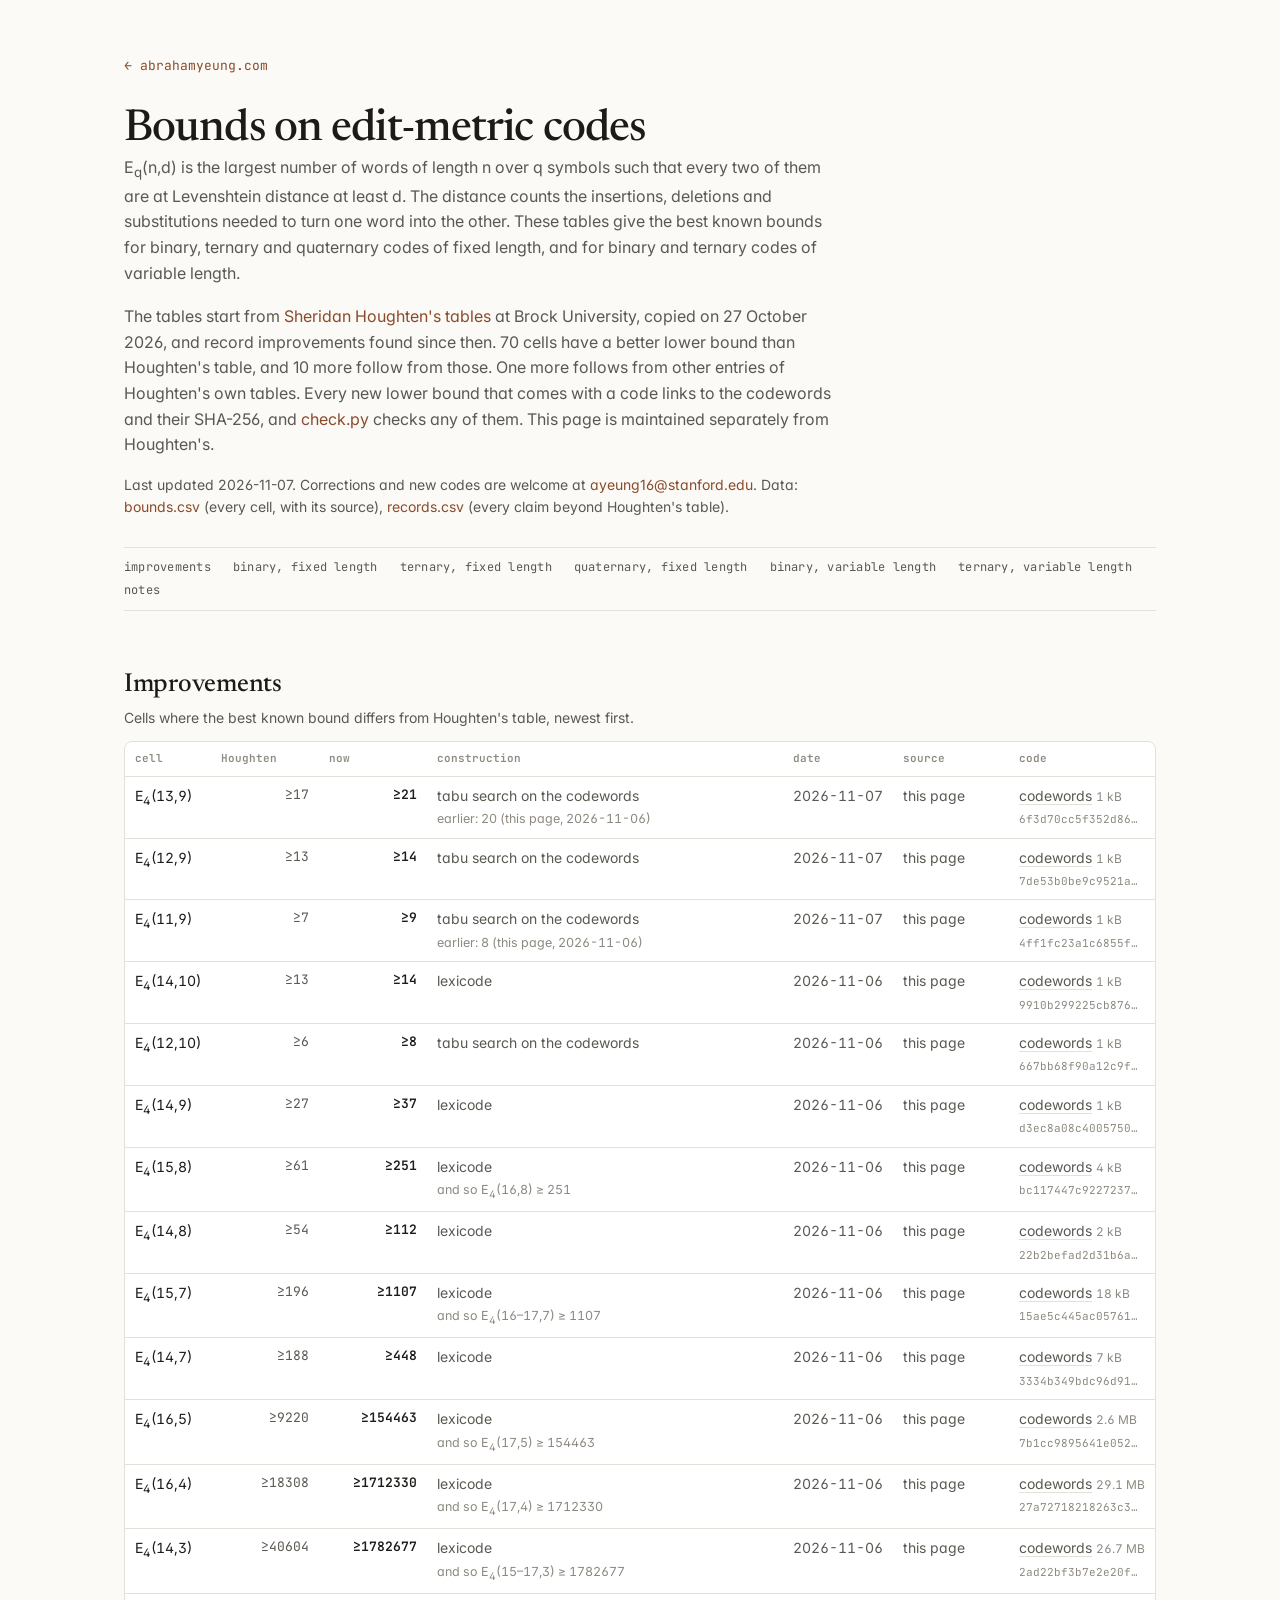
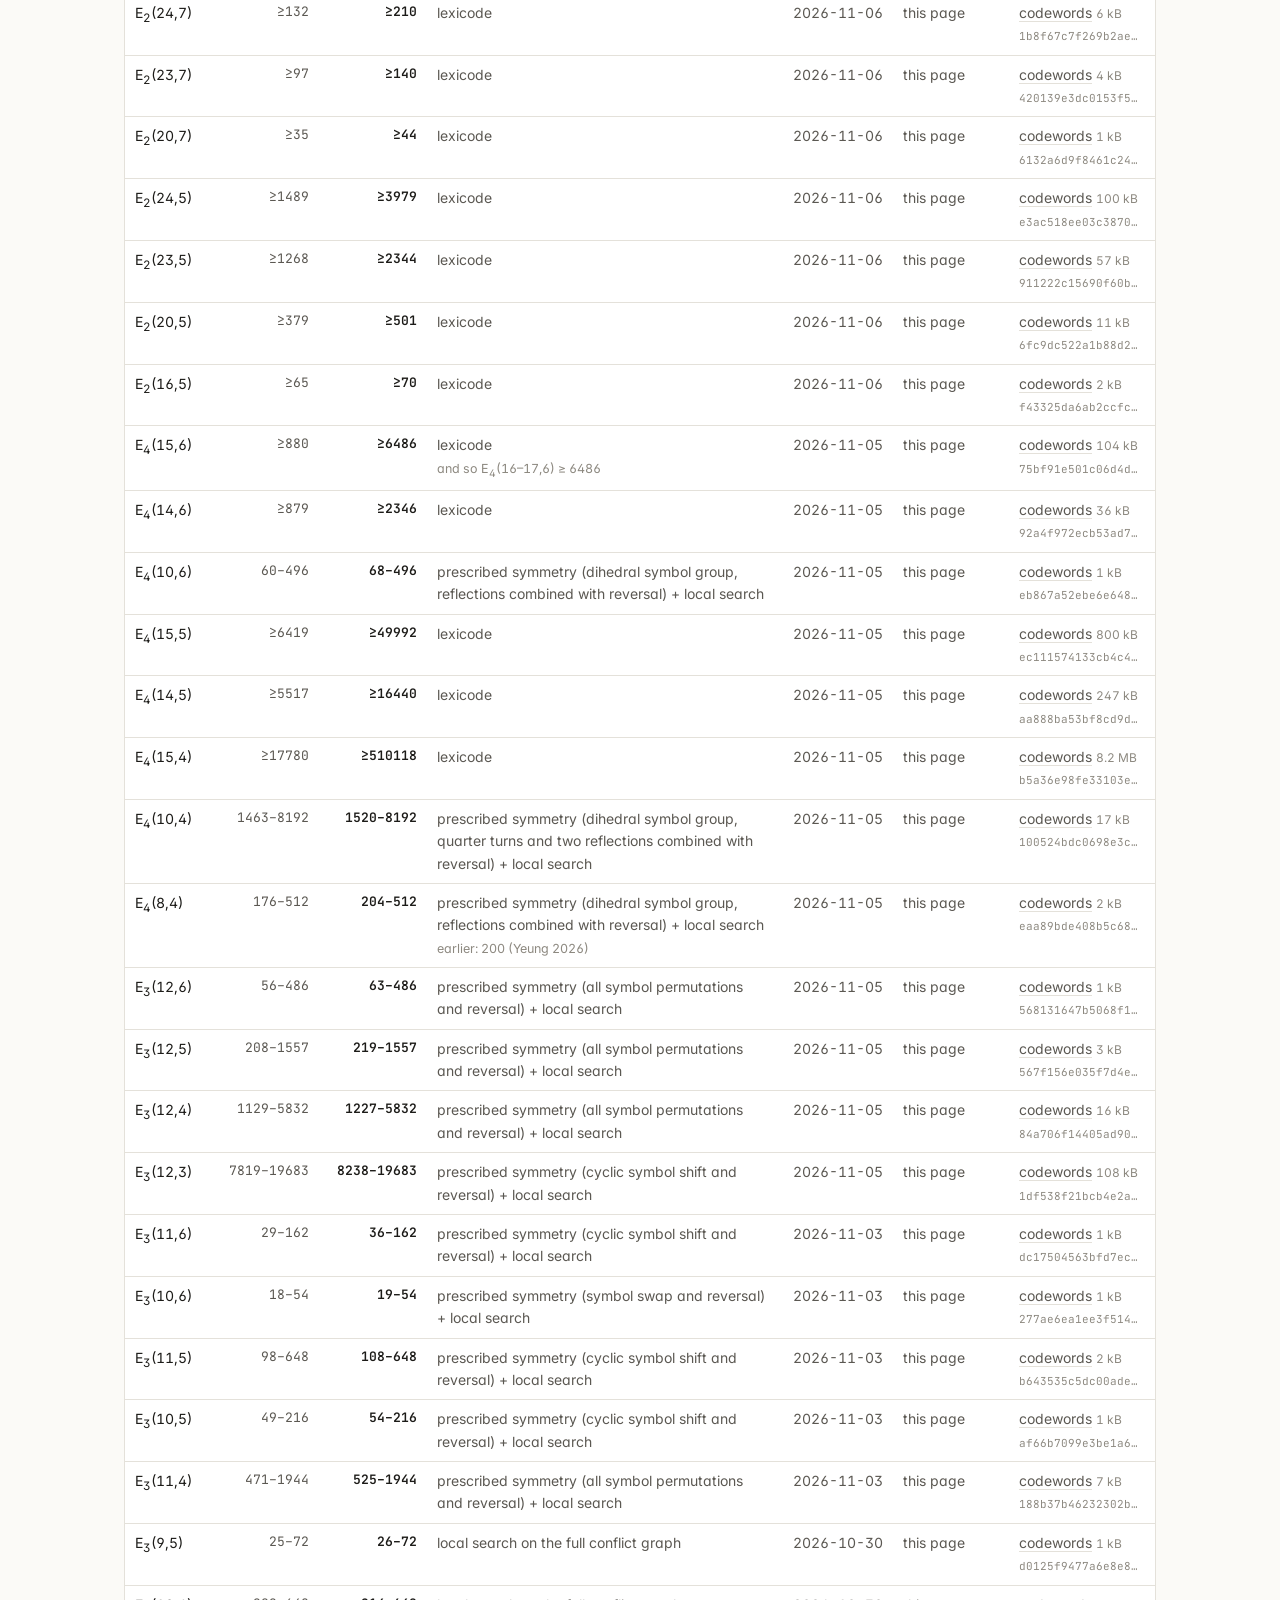
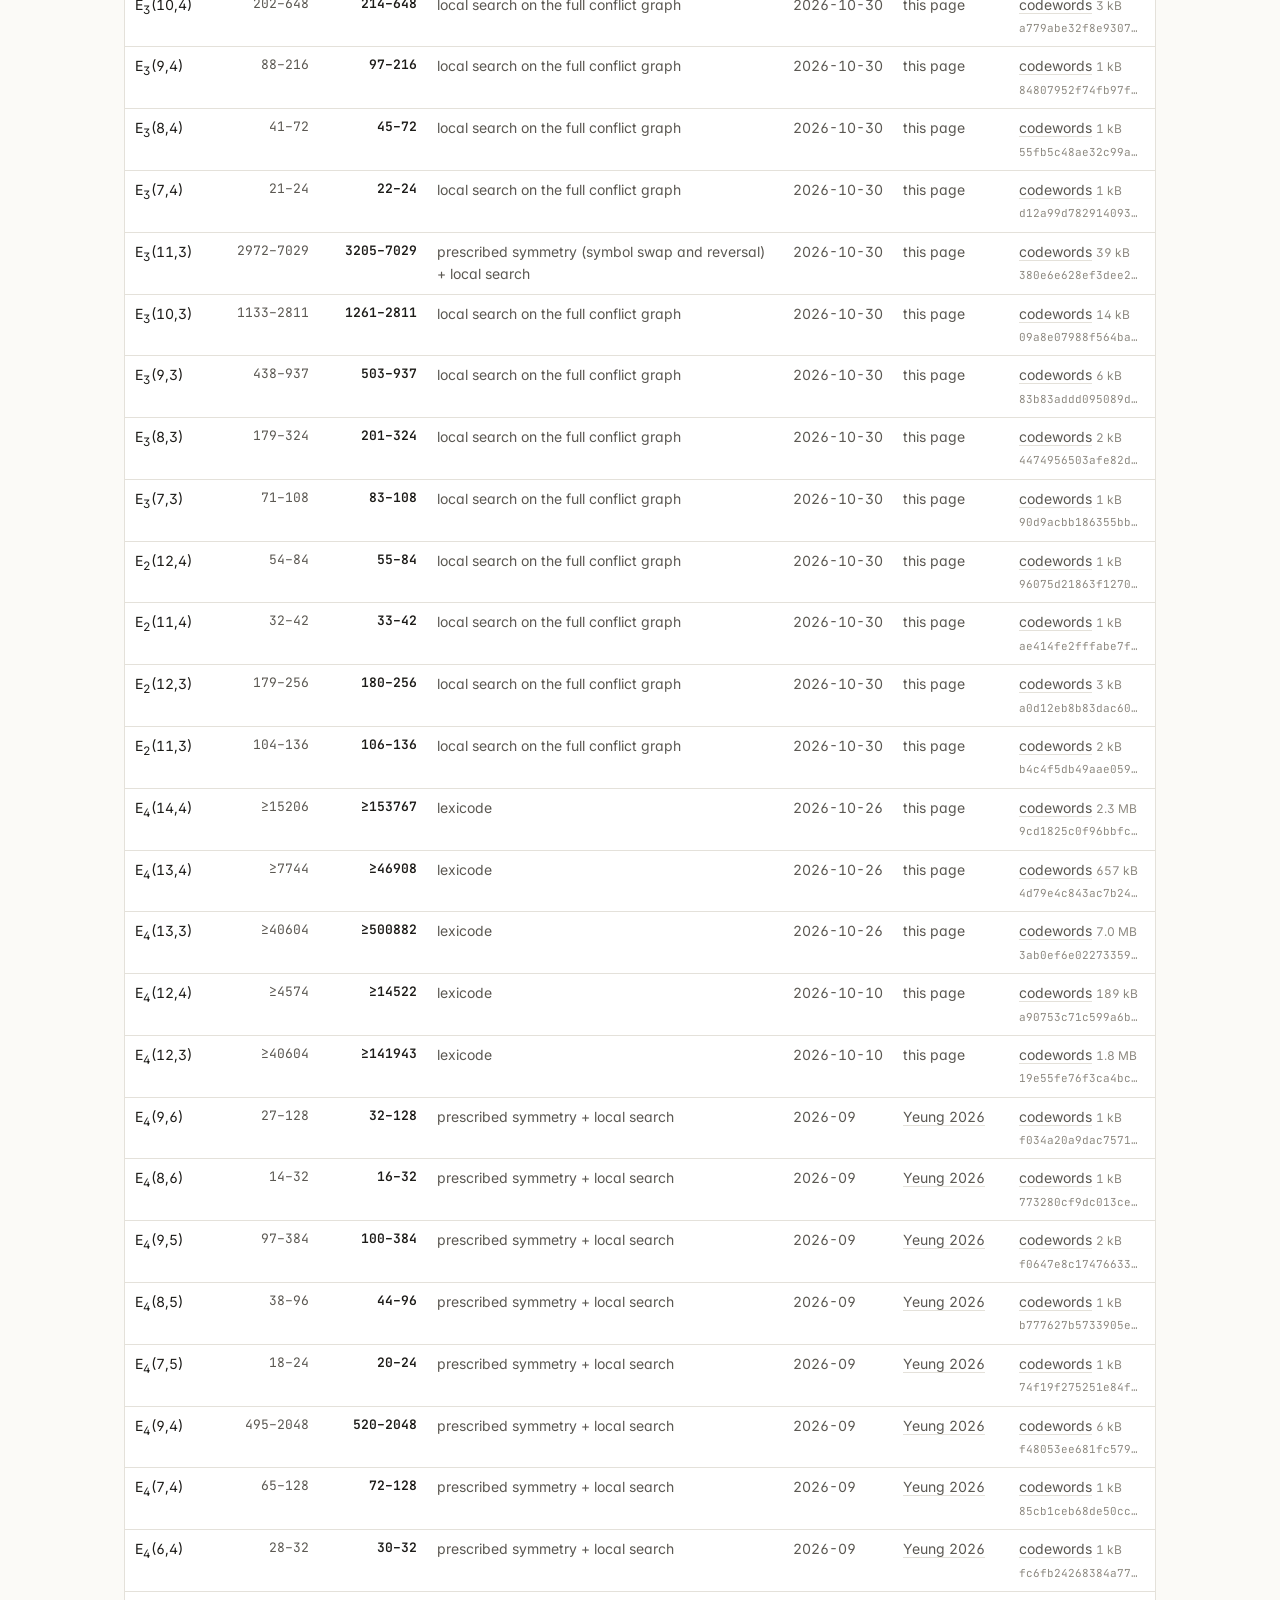
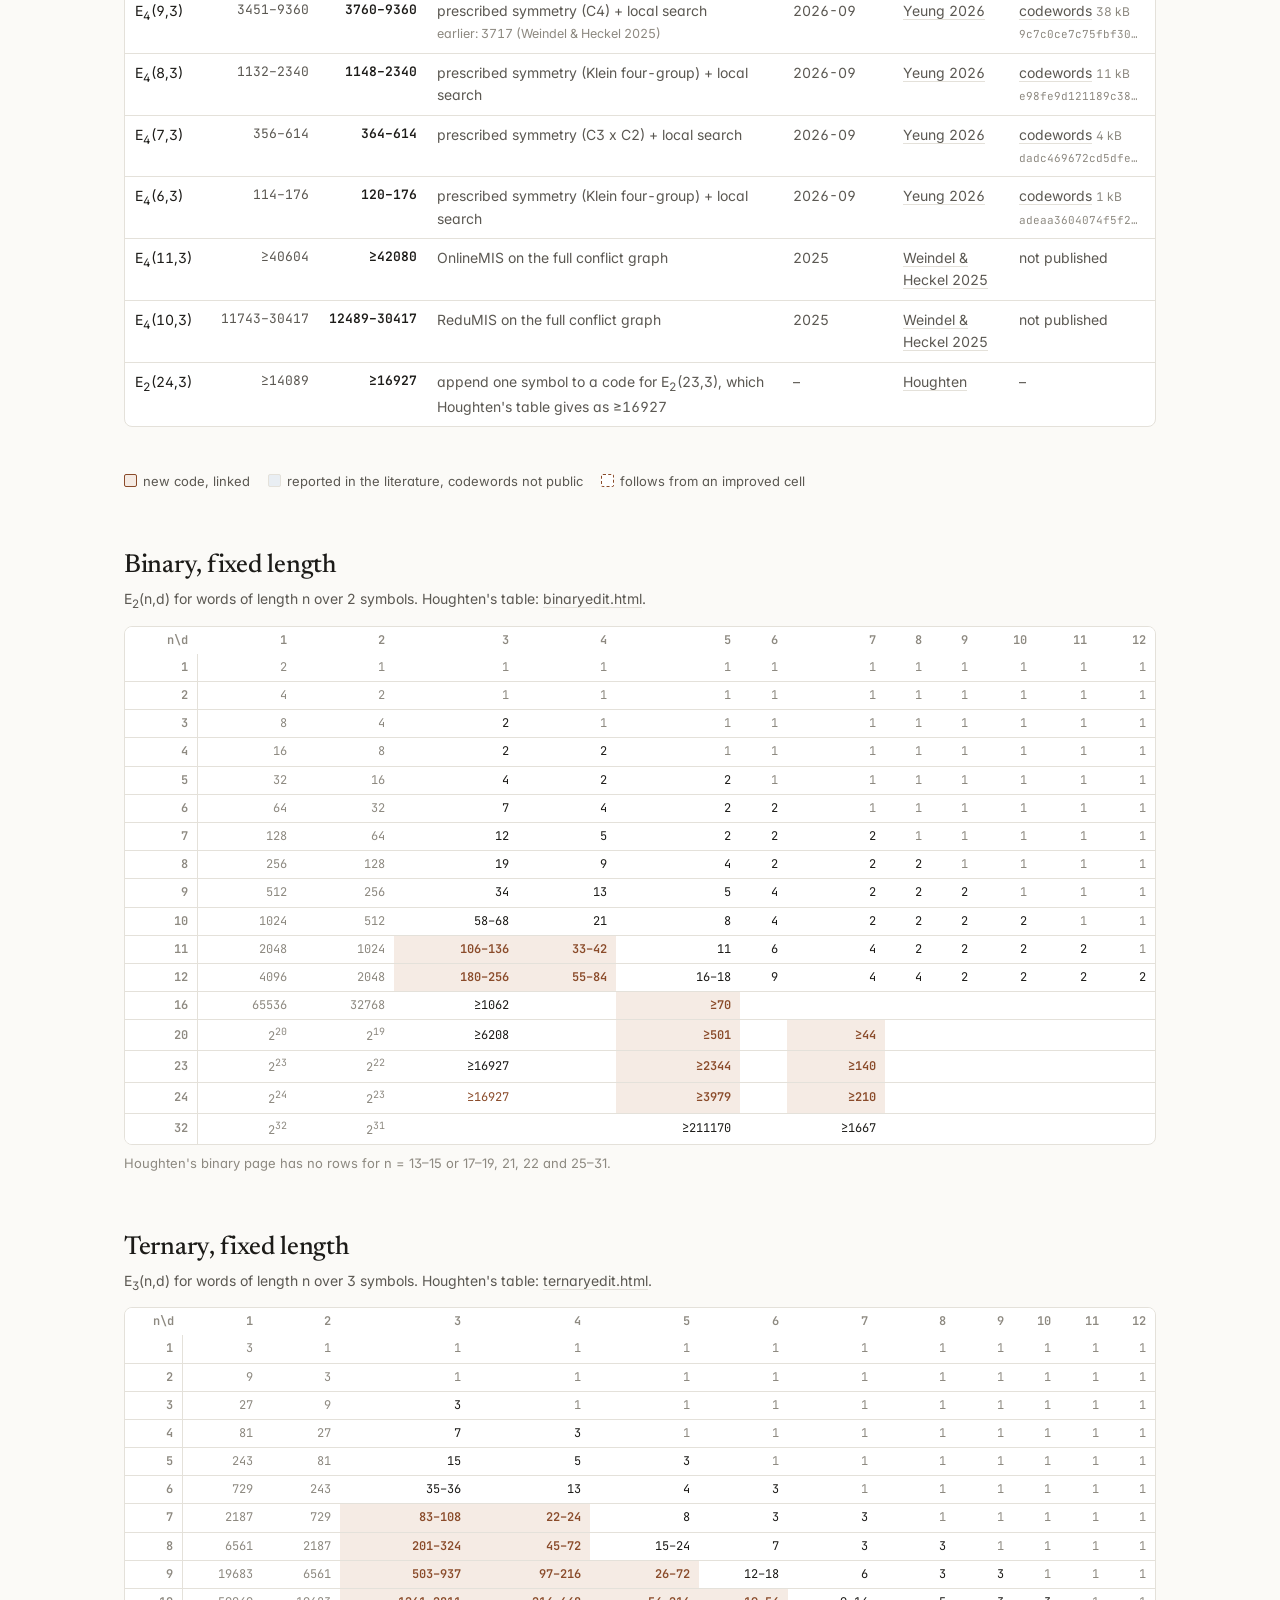
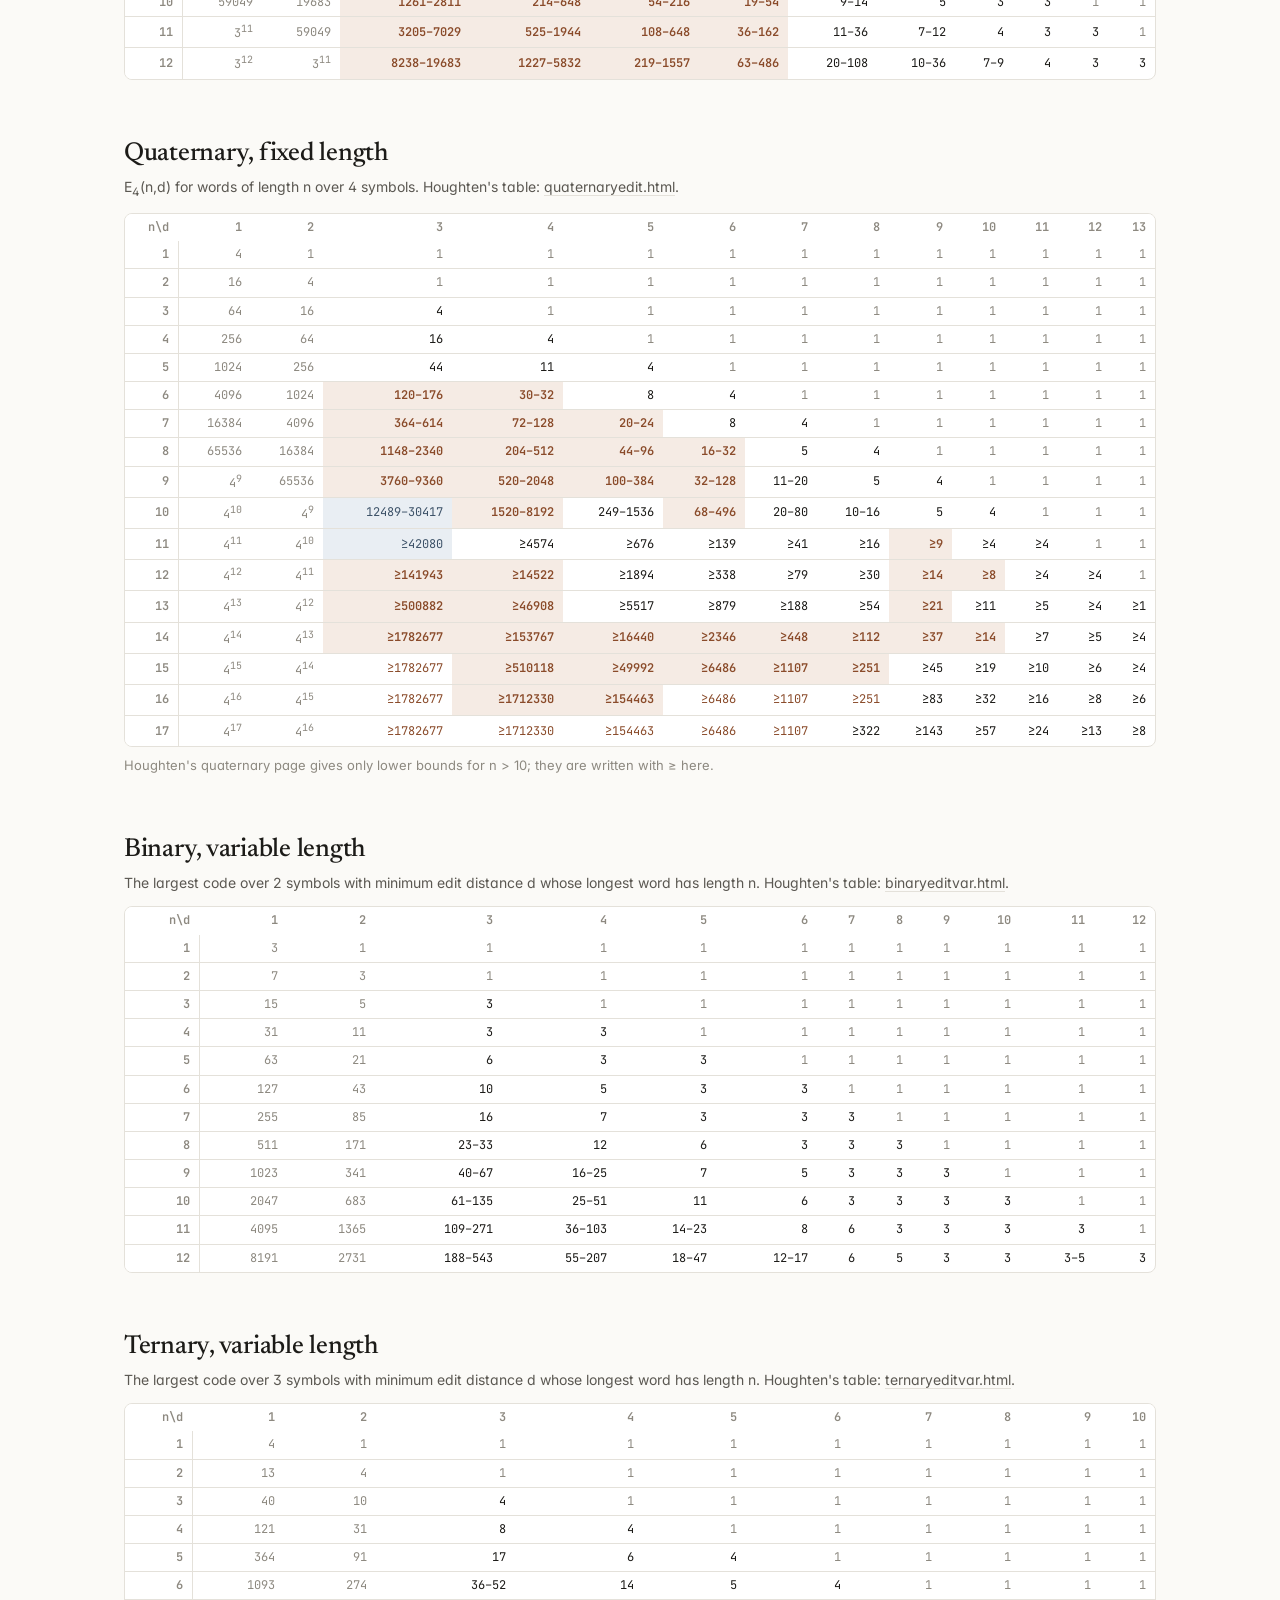
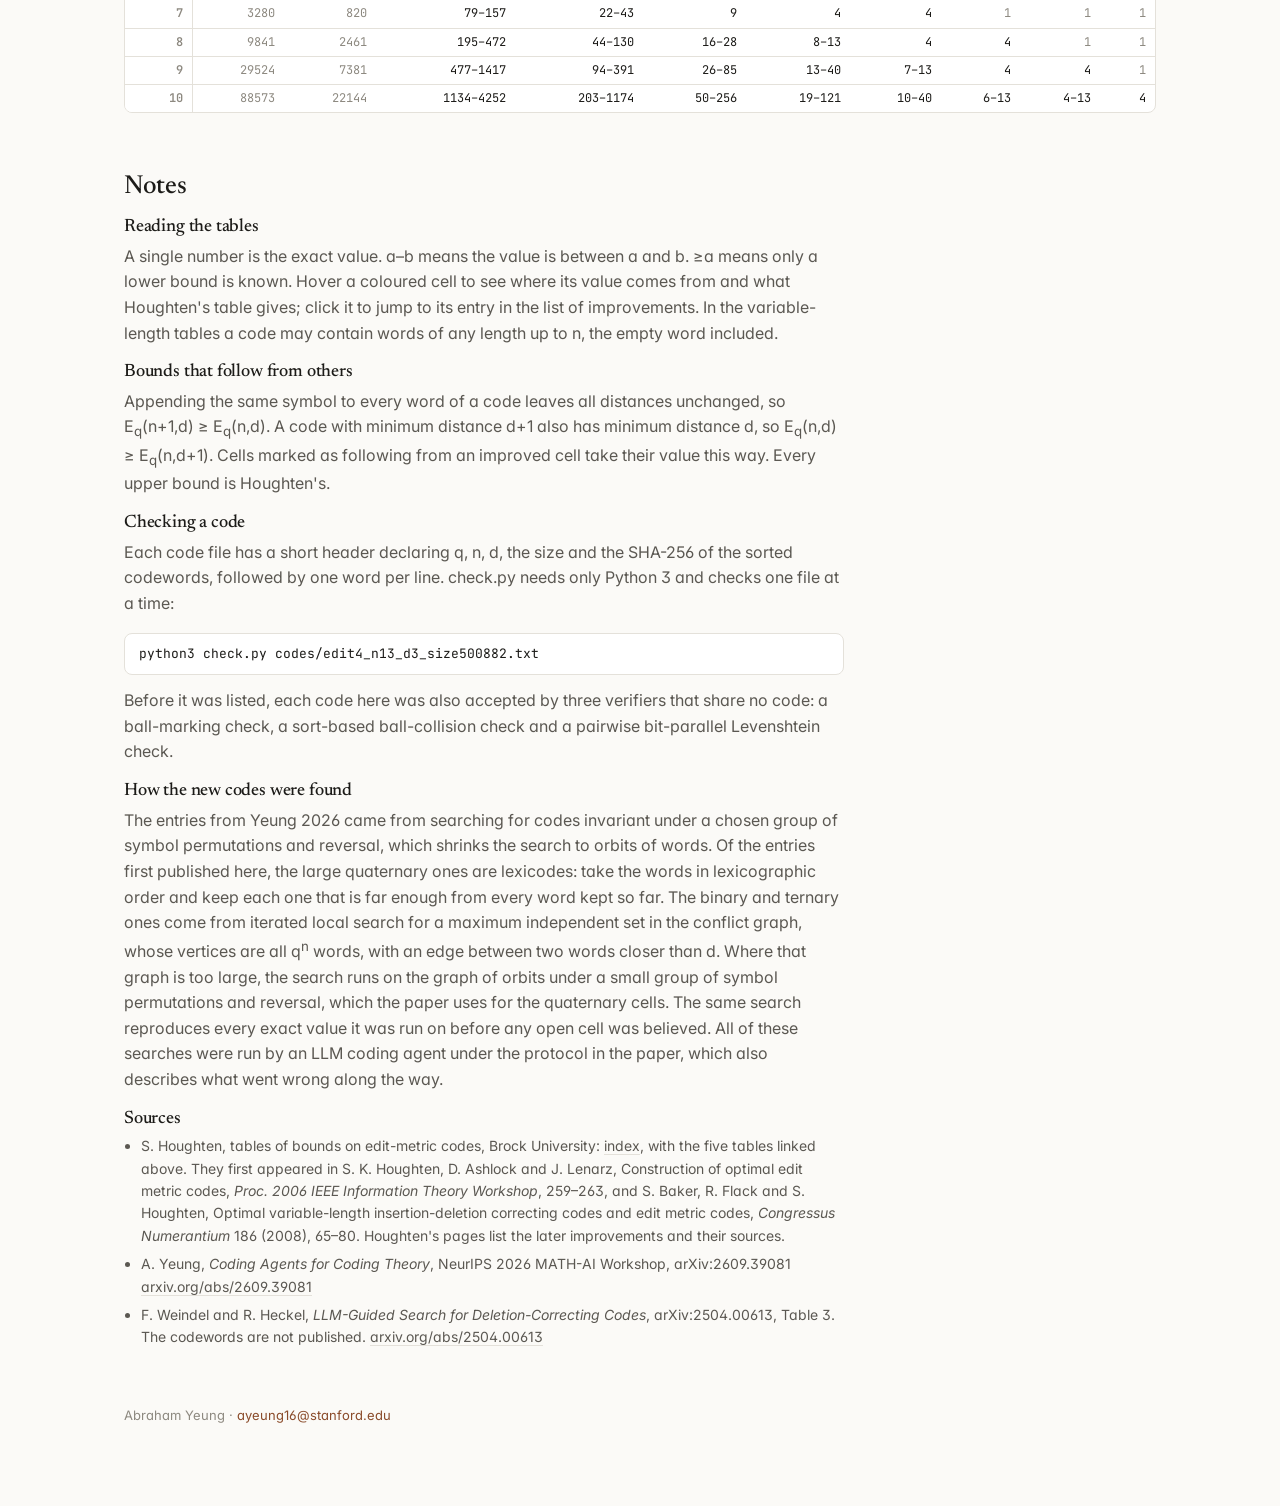
==== commit beea5196: "E4(13,9) >= 21 (tabu search on the codewords) Co-Authored-By: Claude Opus 5.5 <noreply@anthropic.com" ====
--- a/edit-codes/index.html
+++ b/edit-codes/index.html
@@ -68,13 +68,13 @@
   <section id="changes">
     <h2>Improvements</h2>
     <p class="sub">Cells where the best known bound differs from Houghten's table, newest first.</p>
-    <div class="scroll"><table class="ch"><thead><tr><th>cell</th><th>Houghten</th><th>now</th><th>construction</th><th>date</th><th>source</th><th>code</th></tr></thead><tbody><tr id="r4-12-9"><td class="cell">E<sub>4</sub>(12,9)</td><td class="num muted">&ge;13</td><td class="num"><b>&ge;14</b></td><td>tabu search on the codewords</td><td class="nw">2026-11-07</td><td>this page</td><td class="nw"><a href="codes/edit4_n12_d9_size14.txt">codewords</a> <span class="sz">1 kB</span><br><code class="sha" title="sha256 of the sorted codewords">7de53b0be9c9521a&hellip;</code></td></tr><tr id="r4-11-9"><td class="cell">E<sub>4</sub>(11,9)</td><td class="num muted">&ge;7</td><td class="num"><b>&ge;9</b></td><td>tabu search on the codewords<div class="ex">earlier: 8 (this page, 2026-11-06)</div></td><td class="nw">2026-11-07</td><td>this page</td><td class="nw"><a href="codes/edit4_n11_d9_size9.txt">codewords</a> <span class="sz">1 kB</span><br><code class="sha" title="sha256 of the sorted codewords">4ff1fc23a1c6855f&hellip;</code></td></tr><tr id="r4-14-10"><td class="cell">E<sub>4</sub>(14,10)</td><td class="num muted">&ge;13</td><td class="num"><b>&ge;14</b></td><td>lexicode</td><td class="nw">2026-11-06</td><td>this page</td><td class="nw"><a href="codes/edit4_n14_d10_size14.txt">codewords</a> <span class="sz">1 kB</span><br><code class="sha" title="sha256 of the sorted codewords">9910b299225cb876&hellip;</code></td></tr><tr id="r4-12-10"><td class="cell">E<sub>4</sub>(12,10)</td><td class="num muted">&ge;6</td><td class="num"><b>&ge;8</b></td><td>tabu search on the codewords</td><td class="nw">2026-11-06</td><td>this page</td><td class="nw"><a href="codes/edit4_n12_d10_size8.txt">codewords</a> <span class="sz">1 kB</span><br><code class="sha" title="sha256 of the sorted codewords">667bb68f90a12c9f&hellip;</code></td></tr><tr id="r4-14-9"><td class="cell">E<sub>4</sub>(14,9)</td><td class="num muted">&ge;27</td><td class="num"><b>&ge;37</b></td><td>lexicode</td><td class="nw">2026-11-06</td><td>this page</td><td class="nw"><a href="codes/edit4_n14_d9_size37.txt">codewords</a> <span class="sz">1 kB</span><br><code class="sha" title="sha256 of the sorted codewords">d3ec8a08c4005750&hellip;</code></td></tr><tr id="r4-13-9"><td class="cell">E<sub>4</sub>(13,9)</td><td class="num muted">&ge;17</td><td class="num"><b>&ge;20</b></td><td>lexicode</td><td class="nw">2026-11-06</td><td>this page</td><td class="nw"><a href="codes/edit4_n13_d9_size20.txt">codewords</a> <span class="sz">1 kB</span><br><code class="sha" title="sha256 of the sorted codewords">bf0973d2c224e234&hellip;</code></td></tr><tr id="r4-15-8"><td class="cell">E<sub>4</sub>(15,8)</td><td class="num muted">&ge;61</td><td class="num"><b>&ge;251</b></td><td>lexicode<div class="ex">and so E<sub>4</sub>(16,8) &ge; 251</div></td><td class="nw">2026-11-06</td><td>this page</td><td class="nw"><a href="codes/edit4_n15_d8_size251.txt">codewords</a> <span class="sz">4 kB</span><br><code class="sha" title="sha256 of the sorted codewords">bc117447c9227237&hellip;</code></td></tr><tr id="r4-14-8"><td class="cell">E<sub>4</sub>(14,8)</td><td class="num muted">&ge;54</td><td class="num"><b>&ge;112</b></td><td>lexicode</td><td class="nw">2026-11-06</td><td>this page</td><td class="nw"><a href="codes/edit4_n14_d8_size112.txt">codewords</a> <span class="sz">2 kB</span><br><code class="sha" title="sha256 of the sorted codewords">22b2befad2d31b6a&hellip;</code></td></tr><tr id="r4-15-7"><td class="cell">E<sub>4</sub>(15,7)</td><td class="num muted">&ge;196</td><td class="num"><b>&ge;1107</b></td><td>lexicode<div class="ex">and so E<sub>4</sub>(16&ndash;17,7) &ge; 1107</div></td><td class="nw">2026-11-06</td><td>this page</td><td class="nw"><a href="codes/edit4_n15_d7_size1107.txt">codewords</a> <span class="sz">18 kB</span><br><code class="sha" title="sha256 of the sorted codewords">15ae5c445ac05761&hellip;</code></td></tr><tr id="r4-14-7"><td class="cell">E<sub>4</sub>(14,7)</td><td class="num muted">&ge;188</td><td class="num"><b>&ge;448</b></td><td>lexicode</td><td class="nw">2026-11-06</td><td>this page</td><td class="nw"><a href="codes/edit4_n14_d7_size448.txt">codewords</a> <span class="sz">7 kB</span><br><code class="sha" title="sha256 of the sorted codewords">3334b349bdc96d91&hellip;</code></td></tr><tr id="r4-16-5"><td class="cell">E<sub>4</sub>(16,5)</td><td class="num muted">&ge;9220</td><td class="num"><b>&ge;154463</b></td><td>lexicode<div class="ex">and so E<sub>4</sub>(17,5) &ge; 154463</div></td><td class="nw">2026-11-06</td><td>this page</td><td class="nw"><a href="codes/edit4_n16_d5_size154463.txt">codewords</a> <span class="sz">2.6 MB</span><br><code class="sha" title="sha256 of the sorted codewords">7b1cc9895641e052&hellip;</code></td></tr><tr id="r4-16-4"><td class="cell">E<sub>4</sub>(16,4)</td><td class="num muted">&ge;18308</td><td class="num"><b>&ge;1712330</b></td><td>lexicode<div class="ex">and so E<sub>4</sub>(17,4) &ge; 1712330</div></td><td class="nw">2026-11-06</td><td>this page</td><td class="nw"><a href="codes/edit4_n16_d4_size1712330.txt">codewords</a> <span class="sz">29.1 MB</span><br><code class="sha" title="sha256 of the sorted codewords">27a72718218263c3&hellip;</code></td></tr><tr id="r4-14-3"><td class="cell">E<sub>4</sub>(14,3)</td><td class="num muted">&ge;40604</td><td class="num"><b>&ge;1782677</b></td><td>lexicode<div class="ex">and so E<sub>4</sub>(15&ndash;17,3) &ge; 1782677</div></td><td class="nw">2026-11-06</td><td>this page</td><td class="nw"><a href="codes/edit4_n14_d3_size1782677.txt">codewords</a> <span class="sz">26.7 MB</span><br><code class="sha" title="sha256 of the sorted codewords">2ad22bf3b7e2e20f&hellip;</code></td></tr><tr id="r2-24-7"><td class="cell">E<sub>2</sub>(24,7)</td><td class="num muted">&ge;132</td><td class="num"><b>&ge;210</b></td><td>lexicode</td><td class="nw">2026-11-06</td><td>this page</td><td class="nw"><a href="codes/edit2_n24_d7_size210.txt">codewords</a> <span class="sz">6 kB</span><br><code class="sha" title="sha256 of the sorted codewords">1b8f67c7f269b2ae&hellip;</code></td></tr><tr id="r2-23-7"><td class="cell">E<sub>2</sub>(23,7)</td><td class="num muted">&ge;97</td><td class="num"><b>&ge;140</b></td><td>lexicode</td><td class="nw">2026-11-06</td><td>this page</td><td class="nw"><a href="codes/edit2_n23_d7_size140.txt">codewords</a> <span class="sz">4 kB</span><br><code class="sha" title="sha256 of the sorted codewords">420139e3dc0153f5&hellip;</code></td></tr><tr id="r2-20-7"><td class="cell">E<sub>2</sub>(20,7)</td><td class="num muted">&ge;35</td><td class="num"><b>&ge;44</b></td><td>lexicode</td><td class="nw">2026-11-06</td><td>this page</td><td class="nw"><a href="codes/edit2_n20_d7_size44.txt">codewords</a> <span class="sz">1 kB</span><br><code class="sha" title="sha256 of the sorted codewords">6132a6d9f8461c24&hellip;</code></td></tr><tr id="r2-24-5"><td class="cell">E<sub>2</sub>(24,5)</td><td class="num muted">&ge;1489</td><td class="num"><b>&ge;3979</b></td><td>lexicode</td><td class="nw">2026-11-06</td><td>this page</td><td class="nw"><a href="codes/edit2_n24_d5_size3979.txt">codewords</a> <span class="sz">100 kB</span><br><code class="sha" title="sha256 of the sorted codewords">e3ac518ee03c3870&hellip;</code></td></tr><tr id="r2-23-5"><td class="cell">E<sub>2</sub>(23,5)</td><td class="num muted">&ge;1268</td><td class="num"><b>&ge;2344</b></td><td>lexicode</td><td class="nw">2026-11-06</td><td>this page</td><td class="nw"><a href="codes/edit2_n23_d5_size2344.txt">codewords</a> <span class="sz">57 kB</span><br><code class="sha" title="sha256 of the sorted codewords">911222c15690f60b&hellip;</code></td></tr><tr id="r2-20-5"><td class="cell">E<sub>2</sub>(20,5)</td><td class="num muted">&ge;379</td><td class="num"><b>&ge;501</b></td><td>lexicode</td><td class="nw">2026-11-06</td><td>this page</td><td class="nw"><a href="codes/edit2_n20_d5_size501.txt">codewords</a> <span class="sz">11 kB</span><br><code class="sha" title="sha256 of the sorted codewords">6fc9dc522a1b88d2&hellip;</code></td></tr><tr id="r2-16-5"><td class="cell">E<sub>2</sub>(16,5)</td><td class="num muted">&ge;65</td><td class="num"><b>&ge;70</b></td><td>lexicode</td><td class="nw">2026-11-06</td><td>this page</td><td class="nw"><a href="codes/edit2_n16_d5_size70.txt">codewords</a> <span class="sz">2 kB</span><br><code class="sha" title="sha256 of the sorted codewords">f43325da6ab2ccfc&hellip;</code></td></tr><tr id="r4-15-6"><td class="cell">E<sub>4</sub>(15,6)</td><td class="num muted">&ge;880</td><td class="num"><b>&ge;6486</b></td><td>lexicode<div class="ex">and so E<sub>4</sub>(16&ndash;17,6) &ge; 6486</div></td><td class="nw">2026-11-05</td><td>this page</td><td class="nw"><a href="codes/edit4_n15_d6_size6486.txt">codewords</a> <span class="sz">104 kB</span><br><code class="sha" title="sha256 of the sorted codewords">75bf91e501c06d4d&hellip;</code></td></tr><tr id="r4-14-6"><td class="cell">E<sub>4</sub>(14,6)</td><td class="num muted">&ge;879</td><td class="num"><b>&ge;2346</b></td><td>lexicode</td><td class="nw">2026-11-05</td><td>this page</td><td class="nw"><a href="codes/edit4_n14_d6_size2346.txt">codewords</a> <span class="sz">36 kB</span><br><code class="sha" title="sha256 of the sorted codewords">92a4f972ecb53ad7&hellip;</code></td></tr><tr id="r4-10-6"><td class="cell">E<sub>4</sub>(10,6)</td><td class="num muted">60&ndash;496</td><td class="num"><b>68&ndash;496</b></td><td>prescribed symmetry (dihedral symbol group, reflections combined with reversal) + local search</td><td class="nw">2026-11-05</td><td>this page</td><td class="nw"><a href="codes/edit4_n10_d6_size68.txt">codewords</a> <span class="sz">1 kB</span><br><code class="sha" title="sha256 of the sorted codewords">eb867a52ebe6e648&hellip;</code></td></tr><tr id="r4-15-5"><td class="cell">E<sub>4</sub>(15,5)</td><td class="num muted">&ge;6419</td><td class="num"><b>&ge;49992</b></td><td>lexicode</td><td class="nw">2026-11-05</td><td>this page</td><td class="nw"><a href="codes/edit4_n15_d5_size49992.txt">codewords</a> <span class="sz">800 kB</span><br><code class="sha" title="sha256 of the sorted codewords">ec111574133cb4c4&hellip;</code></td></tr><tr id="r4-14-5"><td class="cell">E<sub>4</sub>(14,5)</td><td class="num muted">&ge;5517</td><td class="num"><b>&ge;16440</b></td><td>lexicode</td><td class="nw">2026-11-05</td><td>this page</td><td class="nw"><a href="codes/edit4_n14_d5_size16440.txt">codewords</a> <span class="sz">247 kB</span><br><code class="sha" title="sha256 of the sorted codewords">aa888ba53bf8cd9d&hellip;</code></td></tr><tr id="r4-15-4"><td class="cell">E<sub>4</sub>(15,4)</td><td class="num muted">&ge;17780</td><td class="num"><b>&ge;510118</b></td><td>lexicode</td><td class="nw">2026-11-05</td><td>this page</td><td class="nw"><a href="codes/edit4_n15_d4_size510118.txt">codewords</a> <span class="sz">8.2 MB</span><br><code class="sha" title="sha256 of the sorted codewords">b5a36e98fe33103e&hellip;</code></td></tr><tr id="r4-10-4"><td class="cell">E<sub>4</sub>(10,4)</td><td class="num muted">1463&ndash;8192</td><td class="num"><b>1520&ndash;8192</b></td><td>prescribed symmetry (dihedral symbol group, quarter turns and two reflections combined with reversal) + local search</td><td class="nw">2026-11-05</td><td>this page</td><td class="nw"><a href="codes/edit4_n10_d4_size1520.txt">codewords</a> <span class="sz">17 kB</span><br><code class="sha" title="sha256 of the sorted codewords">100524bdc0698e3c&hellip;</code></td></tr><tr id="r4-8-4"><td class="cell">E<sub>4</sub>(8,4)</td><td class="num muted">176&ndash;512</td><td class="num"><b>204&ndash;512</b></td><td>prescribed symmetry (dihedral symbol group, reflections combined with reversal) + local search<div class="ex">earlier: 200 (Yeung 2026)</div></td><td class="nw">2026-11-05</td><td>this page</td><td class="nw"><a href="codes/edit4_n8_d4_size204.txt">codewords</a> <span class="sz">2 kB</span><br><code class="sha" title="sha256 of the sorted codewords">eaa89bde408b5c68&hellip;</code></td></tr><tr id="r3-12-6"><td class="cell">E<sub>3</sub>(12,6)</td><td class="num muted">56&ndash;486</td><td class="num"><b>63&ndash;486</b></td><td>prescribed symmetry (all symbol permutations and reversal) + local search</td><td class="nw">2026-11-05</td><td>this page</td><td class="nw"><a href="codes/edit3_n12_d6_size63.txt">codewords</a> <span class="sz">1 kB</span><br><code class="sha" title="sha256 of the sorted codewords">568131647b5068f1&hellip;</code></td></tr><tr id="r3-12-5"><td class="cell">E<sub>3</sub>(12,5)</td><td class="num muted">208&ndash;1557</td><td class="num"><b>219&ndash;1557</b></td><td>prescribed symmetry (all symbol permutations and reversal) + local search</td><td class="nw">2026-11-05</td><td>this page</td><td class="nw"><a href="codes/edit3_n12_d5_size219.txt">codewords</a> <span class="sz">3 kB</span><br><code class="sha" title="sha256 of the sorted codewords">567f156e035f7d4e&hellip;</code></td></tr><tr id="r3-12-4"><td class="cell">E<sub>3</sub>(12,4)</td><td class="num muted">1129&ndash;5832</td><td class="num"><b>1227&ndash;5832</b></td><td>prescribed symmetry (all symbol permutations and reversal) + local search</td><td class="nw">2026-11-05</td><td>this page</td><td class="nw"><a href="codes/edit3_n12_d4_size1227.txt">codewords</a> <span class="sz">16 kB</span><br><code class="sha" title="sha256 of the sorted codewords">84a706f14405ad90&hellip;</code></td></tr><tr id="r3-12-3"><td class="cell">E<sub>3</sub>(12,3)</td><td class="num muted">7819&ndash;19683</td><td class="num"><b>8238&ndash;19683</b></td><td>prescribed symmetry (cyclic symbol shift and reversal) + local search</td><td class="nw">2026-11-05</td><td>this page</td><td class="nw"><a href="codes/edit3_n12_d3_size8238.txt">codewords</a> <span class="sz">108 kB</span><br><code class="sha" title="sha256 of the sorted codewords">1df538f21bcb4e2a&hellip;</code></td></tr><tr id="r3-11-6"><td class="cell">E<sub>3</sub>(11,6)</td><td class="num muted">29&ndash;162</td><td class="num"><b>36&ndash;162</b></td><td>prescribed symmetry (cyclic symbol shift and reversal) + local search</td><td class="nw">2026-11-03</td><td>this page</td><td class="nw"><a href="codes/edit3_n11_d6_size36.txt">codewords</a> <span class="sz">1 kB</span><br><code class="sha" title="sha256 of the sorted codewords">dc17504563bfd7ec&hellip;</code></td></tr><tr id="r3-10-6"><td class="cell">E<sub>3</sub>(10,6)</td><td class="num muted">18&ndash;54</td><td class="num"><b>19&ndash;54</b></td><td>prescribed symmetry (symbol swap and reversal) + local search</td><td class="nw">2026-11-03</td><td>this page</td><td class="nw"><a href="codes/edit3_n10_d6_size19.txt">codewords</a> <span class="sz">1 kB</span><br><code class="sha" title="sha256 of the sorted codewords">277ae6ea1ee3f514&hellip;</code></td></tr><tr id="r3-11-5"><td class="cell">E<sub>3</sub>(11,5)</td><td class="num muted">98&ndash;648</td><td class="num"><b>108&ndash;648</b></td><td>prescribed symmetry (cyclic symbol shift and reversal) + local search</td><td class="nw">2026-11-03</td><td>this page</td><td class="nw"><a href="codes/edit3_n11_d5_size108.txt">codewords</a> <span class="sz">2 kB</span><br><code class="sha" title="sha256 of the sorted codewords">b643535c5dc00ade&hellip;</code></td></tr><tr id="r3-10-5"><td class="cell">E<sub>3</sub>(10,5)</td><td class="num muted">49&ndash;216</td><td class="num"><b>54&ndash;216</b></td><td>prescribed symmetry (cyclic symbol shift and reversal) + local search</td><td class="nw">2026-11-03</td><td>this page</td><td class="nw"><a href="codes/edit3_n10_d5_size54.txt">codewords</a> <span class="sz">1 kB</span><br><code class="sha" title="sha256 of the sorted codewords">af66b7099e3be1a6&hellip;</code></td></tr><tr id="r3-11-4"><td class="cell">E<sub>3</sub>(11,4)</td><td class="num muted">471&ndash;1944</td><td class="num"><b>525&ndash;1944</b></td><td>prescribed symmetry (all symbol permutations and reversal) + local search</td><td class="nw">2026-11-03</td><td>this page</td><td class="nw"><a href="codes/edit3_n11_d4_size525.txt">codewords</a> <span class="sz">7 kB</span><br><code class="sha" title="sha256 of the sorted codewords">188b37b46232302b&hellip;</code></td></tr><tr id="r3-9-5"><td class="cell">E<sub>3</sub>(9,5)</td><td class="num muted">25&ndash;72</td><td class="num"><b>26&ndash;72</b></td><td>local search on the full conflict graph</td><td class="nw">2026-10-30</td><td>this page</td><td class="nw"><a href="codes/edit3_n9_d5_size26.txt">codewords</a> <span class="sz">1 kB</span><br><code class="sha" title="sha256 of the sorted codewords">d0125f9477a6e8e8&hellip;</code></td></tr><tr id="r3-10-4"><td class="cell">E<sub>3</sub>(10,4)</td><td class="num muted">202&ndash;648</td><td class="num"><b>214&ndash;648</b></td><td>local search on the full conflict graph</td><td class="nw">2026-10-30</td><td>this page</td><td class="nw"><a href="codes/edit3_n10_d4_size214.txt">codewords</a> <span class="sz">3 kB</span><br><code class="sha" title="sha256 of the sorted codewords">a779abe32f8e9307&hellip;</code></td></tr><tr id="r3-9-4"><td class="cell">E<sub>3</sub>(9,4)</td><td class="num muted">88&ndash;216</td><td class="num"><b>97&ndash;216</b></td><td>local search on the full conflict graph</td><td class="nw">2026-10-30</td><td>this page</td><td class="nw"><a href="codes/edit3_n9_d4_size97.txt">codewords</a> <span class="sz">1 kB</span><br><code class="sha" title="sha256 of the sorted codewords">84807952f74fb97f&hellip;</code></td></tr><tr id="r3-8-4"><td class="cell">E<sub>3</sub>(8,4)</td><td class="num muted">41&ndash;72</td><td class="num"><b>45&ndash;72</b></td><td>local search on the full conflict graph</td><td class="nw">2026-10-30</td><td>this page</td><td class="nw"><a href="codes/edit3_n8_d4_size45.txt">codewords</a> <span class="sz">1 kB</span><br><code class="sha" title="sha256 of the sorted codewords">55fb5c48ae32c99a&hellip;</code></td></tr><tr id="r3-7-4"><td class="cell">E<sub>3</sub>(7,4)</td><td class="num muted">21&ndash;24</td><td class="num"><b>22&ndash;24</b></td><td>local search on the full conflict graph</td><td class="nw">2026-10-30</td><td>this page</td><td class="nw"><a href="codes/edit3_n7_d4_size22.txt">codewords</a> <span class="sz">1 kB</span><br><code class="sha" title="sha256 of the sorted codewords">d12a99d782914093&hellip;</code></td></tr><tr id="r3-11-3"><td class="cell">E<sub>3</sub>(11,3)</td><td class="num muted">2972&ndash;7029</td><td class="num"><b>3205&ndash;7029</b></td><td>prescribed symmetry (symbol swap and reversal) + local search</td><td class="nw">2026-10-30</td><td>this page</td><td class="nw"><a href="codes/edit3_n11_d3_size3205.txt">codewords</a> <span class="sz">39 kB</span><br><code class="sha" title="sha256 of the sorted codewords">380e6e628ef3dee2&hellip;</code></td></tr><tr id="r3-10-3"><td class="cell">E<sub>3</sub>(10,3)</td><td class="num muted">1133&ndash;2811</td><td class="num"><b>1261&ndash;2811</b></td><td>local search on the full conflict graph</td><td class="nw">2026-10-30</td><td>this page</td><td class="nw"><a href="codes/edit3_n10_d3_size1261.txt">codewords</a> <span class="sz">14 kB</span><br><code class="sha" title="sha256 of the sorted codewords">09a8e07988f564ba&hellip;</code></td></tr><tr id="r3-9-3"><td class="cell">E<sub>3</sub>(9,3)</td><td class="num muted">438&ndash;937</td><td class="num"><b>503&ndash;937</b></td><td>local search on the full conflict graph</td><td class="nw">2026-10-30</td><td>this page</td><td class="nw"><a href="codes/edit3_n9_d3_size503.txt">codewords</a> <span class="sz">6 kB</span><br><code class="sha" title="sha256 of the sorted codewords">83b83addd095089d&hellip;</code></td></tr><tr id="r3-8-3"><td class="cell">E<sub>3</sub>(8,3)</td><td class="num muted">179&ndash;324</td><td class="num"><b>201&ndash;324</b></td><td>local search on the full conflict graph</td><td class="nw">2026-10-30</td><td>this page</td><td class="nw"><a href="codes/edit3_n8_d3_size201.txt">codewords</a> <span class="sz">2 kB</span><br><code class="sha" title="sha256 of the sorted codewords">4474956503afe82d&hellip;</code></td></tr><tr id="r3-7-3"><td class="cell">E<sub>3</sub>(7,3)</td><td class="num muted">71&ndash;108</td><td class="num"><b>83&ndash;108</b></td><td>local search on the full conflict graph</td><td class="nw">2026-10-30</td><td>this page</td><td class="nw"><a href="codes/edit3_n7_d3_size83.txt">codewords</a> <span class="sz">1 kB</span><br><code class="sha" title="sha256 of the sorted codewords">90d9acbb186355bb&hellip;</code></td></tr><tr id="r2-12-4"><td class="cell">E<sub>2</sub>(12,4)</td><td class="num muted">54&ndash;84</td><td class="num"><b>55&ndash;84</b></td><td>local search on the full conflict graph</td><td class="nw">2026-10-30</td><td>this page</td><td class="nw"><a href="codes/edit2_n12_d4_size55.txt">codewords</a> <span class="sz">1 kB</span><br><code class="sha" title="sha256 of the sorted codewords">96075d21863f1270&hellip;</code></td></tr><tr id="r2-11-4"><td class="cell">E<sub>2</sub>(11,4)</td><td class="num muted">32&ndash;42</td><td class="num"><b>33&ndash;42</b></td><td>local search on the full conflict graph</td><td class="nw">2026-10-30</td><td>this page</td><td class="nw"><a href="codes/edit2_n11_d4_size33.txt">codewords</a> <span class="sz">1 kB</span><br><code class="sha" title="sha256 of the sorted codewords">ae414fe2fffabe7f&hellip;</code></td></tr><tr id="r2-12-3"><td class="cell">E<sub>2</sub>(12,3)</td><td class="num muted">179&ndash;256</td><td class="num"><b>180&ndash;256</b></td><td>local search on the full conflict graph</td><td class="nw">2026-10-30</td><td>this page</td><td class="nw"><a href="codes/edit2_n12_d3_size180.txt">codewords</a> <span class="sz">3 kB</span><br><code class="sha" title="sha256 of the sorted codewords">a0d12eb8b83dac60&hellip;</code></td></tr><tr id="r2-11-3"><td class="cell">E<sub>2</sub>(11,3)</td><td class="num muted">104&ndash;136</td><td class="num"><b>106&ndash;136</b></td><td>local search on the full conflict graph</td><td class="nw">2026-10-30</td><td>this page</td><td class="nw"><a href="codes/edit2_n11_d3_size106.txt">codewords</a> <span class="sz">2 kB</span><br><code class="sha" title="sha256 of the sorted codewords">b4c4f5db49aae059&hellip;</code></td></tr><tr id="r4-14-4"><td class="cell">E<sub>4</sub>(14,4)</td><td class="num muted">&ge;15206</td><td class="num"><b>&ge;153767</b></td><td>lexicode</td><td class="nw">2026-10-26</td><td>this page</td><td class="nw"><a href="codes/edit4_n14_d4_size153767.txt">codewords</a> <span class="sz">2.3 MB</span><br><code class="sha" title="sha256 of the sorted codewords">9cd1825c0f96bbfc&hellip;</code></td></tr><tr id="r4-13-4"><td class="cell">E<sub>4</sub>(13,4)</td><td class="num muted">&ge;7744</td><td class="num"><b>&ge;46908</b></td><td>lexicode</td><td class="nw">2026-10-26</td><td>this page</td><td class="nw"><a href="codes/edit4_n13_d4_size46908.txt">codewords</a> <span class="sz">657 kB</span><br><code class="sha" title="sha256 of the sorted codewords">4d79e4c843ac7b24&hellip;</code></td></tr><tr id="r4-13-3"><td class="cell">E<sub>4</sub>(13,3)</td><td class="num muted">&ge;40604</td><td class="num"><b>&ge;500882</b></td><td>lexicode</td><td class="nw">2026-10-26</td><td>this page</td><td class="nw"><a href="codes/edit4_n13_d3_size500882.txt">codewords</a> <span class="sz">7.0 MB</span><br><code class="sha" title="sha256 of the sorted codewords">3ab0ef6e02273359&hellip;</code></td></tr><tr id="r4-12-4"><td class="cell">E<sub>4</sub>(12,4)</td><td class="num muted">&ge;4574</td><td class="num"><b>&ge;14522</b></td><td>lexicode</td><td class="nw">2026-10-10</td><td>this page</td><td class="nw"><a href="codes/edit4_n12_d4_size14522.txt">codewords</a> <span class="sz">189 kB</span><br><code class="sha" title="sha256 of the sorted codewords">a90753c71c599a6b&hellip;</code></td></tr><tr id="r4-12-3"><td class="cell">E<sub>4</sub>(12,3)</td><td class="num muted">&ge;40604</td><td class="num"><b>&ge;141943</b></td><td>lexicode</td><td class="nw">2026-10-10</td><td>this page</td><td class="nw"><a href="codes/edit4_n12_d3_size141943.txt">codewords</a> <span class="sz">1.8 MB</span><br><code class="sha" title="sha256 of the sorted codewords">19e55fe76f3ca4bc&hellip;</code></td></tr><tr id="r4-9-6"><td class="cell">E<sub>4</sub>(9,6)</td><td class="num muted">27&ndash;128</td><td class="num"><b>32&ndash;128</b></td><td>prescribed symmetry + local search</td><td class="nw">2026-09</td><td><a href="https://arxiv.org/abs/2609.39081" target="_blank" rel="noopener">Yeung 2026</a></td><td class="nw"><a href="codes/edit4_n9_d6_size32.txt">codewords</a> <span class="sz">1 kB</span><br><code class="sha" title="sha256 of the sorted codewords">f034a20a9dac7571&hellip;</code></td></tr><tr id="r4-8-6"><td class="cell">E<sub>4</sub>(8,6)</td><td class="num muted">14&ndash;32</td><td class="num"><b>16&ndash;32</b></td><td>prescribed symmetry + local search</td><td class="nw">2026-09</td><td><a href="https://arxiv.org/abs/2609.39081" target="_blank" rel="noopener">Yeung 2026</a></td><td class="nw"><a href="codes/edit4_n8_d6_size16.txt">codewords</a> <span class="sz">1 kB</span><br><code class="sha" title="sha256 of the sorted codewords">773280cf9dc013ce&hellip;</code></td></tr><tr id="r4-9-5"><td class="cell">E<sub>4</sub>(9,5)</td><td class="num muted">97&ndash;384</td><td class="num"><b>100&ndash;384</b></td><td>prescribed symmetry + local search</td><td class="nw">2026-09</td><td><a href="https://arxiv.org/abs/2609.39081" target="_blank" rel="noopener">Yeung 2026</a></td><td class="nw"><a href="codes/edit4_n9_d5_size100.txt">codewords</a> <span class="sz">2 kB</span><br><code class="sha" title="sha256 of the sorted codewords">f0647e8c17476633&hellip;</code></td></tr><tr id="r4-8-5"><td class="cell">E<sub>4</sub>(8,5)</td><td class="num muted">38&ndash;96</td><td class="num"><b>44&ndash;96</b></td><td>prescribed symmetry + local search</td><td class="nw">2026-09</td><td><a href="https://arxiv.org/abs/2609.39081" target="_blank" rel="noopener">Yeung 2026</a></td><td class="nw"><a href="codes/edit4_n8_d5_size44.txt">codewords</a> <span class="sz">1 kB</span><br><code class="sha" title="sha256 of the sorted codewords">b777627b5733905e&hellip;</code></td></tr><tr id="r4-7-5"><td class="cell">E<sub>4</sub>(7,5)</td><td class="num muted">18&ndash;24</td><td class="num"><b>20&ndash;24</b></td><td>prescribed symmetry + local search</td><td class="nw">2026-09</td><td><a href="https://arxiv.org/abs/2609.39081" target="_blank" rel="noopener">Yeung 2026</a></td><td class="nw"><a href="codes/edit4_n7_d5_size20.txt">codewords</a> <span class="sz">1 kB</span><br><code class="sha" title="sha256 of the sorted codewords">74f19f275251e84f&hellip;</code></td></tr><tr id="r4-9-4"><td class="cell">E<sub>4</sub>(9,4)</td><td class="num muted">495&ndash;2048</td><td class="num"><b>520&ndash;2048</b></td><td>prescribed symmetry + local search</td><td class="nw">2026-09</td><td><a href="https://arxiv.org/abs/2609.39081" target="_blank" rel="noopener">Yeung 2026</a></td><td class="nw"><a href="codes/edit4_n9_d4_size520.txt">codewords</a> <span class="sz">6 kB</span><br><code class="sha" title="sha256 of the sorted codewords">f48053ee681fc579&hellip;</code></td></tr><tr id="r4-7-4"><td class="cell">E<sub>4</sub>(7,4)</td><td class="num muted">65&ndash;128</td><td class="num"><b>72&ndash;128</b></td><td>prescribed symmetry + local search</td><td class="nw">2026-09</td><td><a href="https://arxiv.org/abs/2609.39081" target="_blank" rel="noopener">Yeung 2026</a></td><td class="nw"><a href="codes/edit4_n7_d4_size72.txt">codewords</a> <span class="sz">1 kB</span><br><code class="sha" title="sha256 of the sorted codewords">85cb1ceb68de50cc&hellip;</code></td></tr><tr id="r4-6-4"><td class="cell">E<sub>4</sub>(6,4)</td><td class="num muted">28&ndash;32</td><td class="num"><b>30&ndash;32</b></td><td>prescribed symmetry + local search</td><td class="nw">2026-09</td><td><a href="https://arxiv.org/abs/2609.39081" target="_blank" rel="noopener">Yeung 2026</a></td><td class="nw"><a href="codes/edit4_n6_d4_size30.txt">codewords</a> <span class="sz">1 kB</span><br><code class="sha" title="sha256 of the sorted codewords">fc6fb24268384a77&hellip;</code></td></tr><tr id="r4-9-3"><td class="cell">E<sub>4</sub>(9,3)</td><td class="num muted">3451&ndash;9360</td><td class="num"><b>3760&ndash;9360</b></td><td>prescribed symmetry (C4) + local search<div class="ex">earlier: 3717 (Weindel &amp; Heckel 2025)</div></td><td class="nw">2026-09</td><td><a href="https://arxiv.org/abs/2609.39081" target="_blank" rel="noopener">Yeung 2026</a></td><td class="nw"><a href="codes/edit4_n9_d3_size3760.txt">codewords</a> <span class="sz">38 kB</span><br><code class="sha" title="sha256 of the sorted codewords">9c7c0ce7c75fbf30&hellip;</code></td></tr><tr id="r4-8-3"><td class="cell">E<sub>4</sub>(8,3)</td><td class="num muted">1132&ndash;2340</td><td class="num"><b>1148&ndash;2340</b></td><td>prescribed symmetry (Klein four-group) + local search</td><td class="nw">2026-09</td><td><a href="https://arxiv.org/abs/2609.39081" target="_blank" rel="noopener">Yeung 2026</a></td><td class="nw"><a href="codes/edit4_n8_d3_size1148.txt">codewords</a> <span class="sz">11 kB</span><br><code class="sha" title="sha256 of the sorted codewords">e98fe9d121189c38&hellip;</code></td></tr><tr id="r4-7-3"><td class="cell">E<sub>4</sub>(7,3)</td><td class="num muted">356&ndash;614</td><td class="num"><b>364&ndash;614</b></td><td>prescribed symmetry (C3 x C2) + local search</td><td class="nw">2026-09</td><td><a href="https://arxiv.org/abs/2609.39081" target="_blank" rel="noopener">Yeung 2026</a></td><td class="nw"><a href="codes/edit4_n7_d3_size364.txt">codewords</a> <span class="sz">4 kB</span><br><code class="sha" title="sha256 of the sorted codewords">dadc469672cd5dfe&hellip;</code></td></tr><tr id="r4-6-3"><td class="cell">E<sub>4</sub>(6,3)</td><td class="num muted">114&ndash;176</td><td class="num"><b>120&ndash;176</b></td><td>prescribed symmetry (Klein four-group) + local search</td><td class="nw">2026-09</td><td><a href="https://arxiv.org/abs/2609.39081" target="_blank" rel="noopener">Yeung 2026</a></td><td class="nw"><a href="codes/edit4_n6_d3_size120.txt">codewords</a> <span class="sz">1 kB</span><br><code class="sha" title="sha256 of the sorted codewords">adeaa3604074f5f2&hellip;</code></td></tr><tr id="r4-11-3"><td class="cell">E<sub>4</sub>(11,3)</td><td class="num muted">&ge;40604</td><td class="num"><b>&ge;42080</b></td><td>OnlineMIS on the full conflict graph</td><td class="nw">2025</td><td><a href="https://arxiv.org/abs/2504.00613" target="_blank" rel="noopener">Weindel &amp; Heckel 2025</a></td><td class="nw"><span class="muted">not published</span></td></tr><tr id="r4-10-3"><td class="cell">E<sub>4</sub>(10,3)</td><td class="num muted">11743&ndash;30417</td><td class="num"><b>12489&ndash;30417</b></td><td>ReduMIS on the full conflict graph</td><td class="nw">2025</td><td><a href="https://arxiv.org/abs/2504.00613" target="_blank" rel="noopener">Weindel &amp; Heckel 2025</a></td><td class="nw"><span class="muted">not published</span></td></tr><tr id="r2-24-3"><td class="cell">E<sub>2</sub>(24,3)</td><td class="num muted">&ge;14089</td><td class="num"><b>&ge;16927</b></td><td>append one symbol to a code for E<sub>2</sub>(23,3), which Houghten's table gives as &ge;16927</td><td class="nw">&ndash;</td><td><a href="https://www.cosc.brocku.ca/~shoughten/binaryedit.html" target="_blank" rel="noopener">Houghten</a></td><td class="nw">&ndash;</td></tr></tbody></table></div>
+    <div class="scroll"><table class="ch"><thead><tr><th>cell</th><th>Houghten</th><th>now</th><th>construction</th><th>date</th><th>source</th><th>code</th></tr></thead><tbody><tr id="r4-13-9"><td class="cell">E<sub>4</sub>(13,9)</td><td class="num muted">&ge;17</td><td class="num"><b>&ge;21</b></td><td>tabu search on the codewords<div class="ex">earlier: 20 (this page, 2026-11-06)</div></td><td class="nw">2026-11-07</td><td>this page</td><td class="nw"><a href="codes/edit4_n13_d9_size21.txt">codewords</a> <span class="sz">1 kB</span><br><code class="sha" title="sha256 of the sorted codewords">6f3d70cc5f352d86&hellip;</code></td></tr><tr id="r4-12-9"><td class="cell">E<sub>4</sub>(12,9)</td><td class="num muted">&ge;13</td><td class="num"><b>&ge;14</b></td><td>tabu search on the codewords</td><td class="nw">2026-11-07</td><td>this page</td><td class="nw"><a href="codes/edit4_n12_d9_size14.txt">codewords</a> <span class="sz">1 kB</span><br><code class="sha" title="sha256 of the sorted codewords">7de53b0be9c9521a&hellip;</code></td></tr><tr id="r4-11-9"><td class="cell">E<sub>4</sub>(11,9)</td><td class="num muted">&ge;7</td><td class="num"><b>&ge;9</b></td><td>tabu search on the codewords<div class="ex">earlier: 8 (this page, 2026-11-06)</div></td><td class="nw">2026-11-07</td><td>this page</td><td class="nw"><a href="codes/edit4_n11_d9_size9.txt">codewords</a> <span class="sz">1 kB</span><br><code class="sha" title="sha256 of the sorted codewords">4ff1fc23a1c6855f&hellip;</code></td></tr><tr id="r4-14-10"><td class="cell">E<sub>4</sub>(14,10)</td><td class="num muted">&ge;13</td><td class="num"><b>&ge;14</b></td><td>lexicode</td><td class="nw">2026-11-06</td><td>this page</td><td class="nw"><a href="codes/edit4_n14_d10_size14.txt">codewords</a> <span class="sz">1 kB</span><br><code class="sha" title="sha256 of the sorted codewords">9910b299225cb876&hellip;</code></td></tr><tr id="r4-12-10"><td class="cell">E<sub>4</sub>(12,10)</td><td class="num muted">&ge;6</td><td class="num"><b>&ge;8</b></td><td>tabu search on the codewords</td><td class="nw">2026-11-06</td><td>this page</td><td class="nw"><a href="codes/edit4_n12_d10_size8.txt">codewords</a> <span class="sz">1 kB</span><br><code class="sha" title="sha256 of the sorted codewords">667bb68f90a12c9f&hellip;</code></td></tr><tr id="r4-14-9"><td class="cell">E<sub>4</sub>(14,9)</td><td class="num muted">&ge;27</td><td class="num"><b>&ge;37</b></td><td>lexicode</td><td class="nw">2026-11-06</td><td>this page</td><td class="nw"><a href="codes/edit4_n14_d9_size37.txt">codewords</a> <span class="sz">1 kB</span><br><code class="sha" title="sha256 of the sorted codewords">d3ec8a08c4005750&hellip;</code></td></tr><tr id="r4-15-8"><td class="cell">E<sub>4</sub>(15,8)</td><td class="num muted">&ge;61</td><td class="num"><b>&ge;251</b></td><td>lexicode<div class="ex">and so E<sub>4</sub>(16,8) &ge; 251</div></td><td class="nw">2026-11-06</td><td>this page</td><td class="nw"><a href="codes/edit4_n15_d8_size251.txt">codewords</a> <span class="sz">4 kB</span><br><code class="sha" title="sha256 of the sorted codewords">bc117447c9227237&hellip;</code></td></tr><tr id="r4-14-8"><td class="cell">E<sub>4</sub>(14,8)</td><td class="num muted">&ge;54</td><td class="num"><b>&ge;112</b></td><td>lexicode</td><td class="nw">2026-11-06</td><td>this page</td><td class="nw"><a href="codes/edit4_n14_d8_size112.txt">codewords</a> <span class="sz">2 kB</span><br><code class="sha" title="sha256 of the sorted codewords">22b2befad2d31b6a&hellip;</code></td></tr><tr id="r4-15-7"><td class="cell">E<sub>4</sub>(15,7)</td><td class="num muted">&ge;196</td><td class="num"><b>&ge;1107</b></td><td>lexicode<div class="ex">and so E<sub>4</sub>(16&ndash;17,7) &ge; 1107</div></td><td class="nw">2026-11-06</td><td>this page</td><td class="nw"><a href="codes/edit4_n15_d7_size1107.txt">codewords</a> <span class="sz">18 kB</span><br><code class="sha" title="sha256 of the sorted codewords">15ae5c445ac05761&hellip;</code></td></tr><tr id="r4-14-7"><td class="cell">E<sub>4</sub>(14,7)</td><td class="num muted">&ge;188</td><td class="num"><b>&ge;448</b></td><td>lexicode</td><td class="nw">2026-11-06</td><td>this page</td><td class="nw"><a href="codes/edit4_n14_d7_size448.txt">codewords</a> <span class="sz">7 kB</span><br><code class="sha" title="sha256 of the sorted codewords">3334b349bdc96d91&hellip;</code></td></tr><tr id="r4-16-5"><td class="cell">E<sub>4</sub>(16,5)</td><td class="num muted">&ge;9220</td><td class="num"><b>&ge;154463</b></td><td>lexicode<div class="ex">and so E<sub>4</sub>(17,5) &ge; 154463</div></td><td class="nw">2026-11-06</td><td>this page</td><td class="nw"><a href="codes/edit4_n16_d5_size154463.txt">codewords</a> <span class="sz">2.6 MB</span><br><code class="sha" title="sha256 of the sorted codewords">7b1cc9895641e052&hellip;</code></td></tr><tr id="r4-16-4"><td class="cell">E<sub>4</sub>(16,4)</td><td class="num muted">&ge;18308</td><td class="num"><b>&ge;1712330</b></td><td>lexicode<div class="ex">and so E<sub>4</sub>(17,4) &ge; 1712330</div></td><td class="nw">2026-11-06</td><td>this page</td><td class="nw"><a href="codes/edit4_n16_d4_size1712330.txt">codewords</a> <span class="sz">29.1 MB</span><br><code class="sha" title="sha256 of the sorted codewords">27a72718218263c3&hellip;</code></td></tr><tr id="r4-14-3"><td class="cell">E<sub>4</sub>(14,3)</td><td class="num muted">&ge;40604</td><td class="num"><b>&ge;1782677</b></td><td>lexicode<div class="ex">and so E<sub>4</sub>(15&ndash;17,3) &ge; 1782677</div></td><td class="nw">2026-11-06</td><td>this page</td><td class="nw"><a href="codes/edit4_n14_d3_size1782677.txt">codewords</a> <span class="sz">26.7 MB</span><br><code class="sha" title="sha256 of the sorted codewords">2ad22bf3b7e2e20f&hellip;</code></td></tr><tr id="r2-24-7"><td class="cell">E<sub>2</sub>(24,7)</td><td class="num muted">&ge;132</td><td class="num"><b>&ge;210</b></td><td>lexicode</td><td class="nw">2026-11-06</td><td>this page</td><td class="nw"><a href="codes/edit2_n24_d7_size210.txt">codewords</a> <span class="sz">6 kB</span><br><code class="sha" title="sha256 of the sorted codewords">1b8f67c7f269b2ae&hellip;</code></td></tr><tr id="r2-23-7"><td class="cell">E<sub>2</sub>(23,7)</td><td class="num muted">&ge;97</td><td class="num"><b>&ge;140</b></td><td>lexicode</td><td class="nw">2026-11-06</td><td>this page</td><td class="nw"><a href="codes/edit2_n23_d7_size140.txt">codewords</a> <span class="sz">4 kB</span><br><code class="sha" title="sha256 of the sorted codewords">420139e3dc0153f5&hellip;</code></td></tr><tr id="r2-20-7"><td class="cell">E<sub>2</sub>(20,7)</td><td class="num muted">&ge;35</td><td class="num"><b>&ge;44</b></td><td>lexicode</td><td class="nw">2026-11-06</td><td>this page</td><td class="nw"><a href="codes/edit2_n20_d7_size44.txt">codewords</a> <span class="sz">1 kB</span><br><code class="sha" title="sha256 of the sorted codewords">6132a6d9f8461c24&hellip;</code></td></tr><tr id="r2-24-5"><td class="cell">E<sub>2</sub>(24,5)</td><td class="num muted">&ge;1489</td><td class="num"><b>&ge;3979</b></td><td>lexicode</td><td class="nw">2026-11-06</td><td>this page</td><td class="nw"><a href="codes/edit2_n24_d5_size3979.txt">codewords</a> <span class="sz">100 kB</span><br><code class="sha" title="sha256 of the sorted codewords">e3ac518ee03c3870&hellip;</code></td></tr><tr id="r2-23-5"><td class="cell">E<sub>2</sub>(23,5)</td><td class="num muted">&ge;1268</td><td class="num"><b>&ge;2344</b></td><td>lexicode</td><td class="nw">2026-11-06</td><td>this page</td><td class="nw"><a href="codes/edit2_n23_d5_size2344.txt">codewords</a> <span class="sz">57 kB</span><br><code class="sha" title="sha256 of the sorted codewords">911222c15690f60b&hellip;</code></td></tr><tr id="r2-20-5"><td class="cell">E<sub>2</sub>(20,5)</td><td class="num muted">&ge;379</td><td class="num"><b>&ge;501</b></td><td>lexicode</td><td class="nw">2026-11-06</td><td>this page</td><td class="nw"><a href="codes/edit2_n20_d5_size501.txt">codewords</a> <span class="sz">11 kB</span><br><code class="sha" title="sha256 of the sorted codewords">6fc9dc522a1b88d2&hellip;</code></td></tr><tr id="r2-16-5"><td class="cell">E<sub>2</sub>(16,5)</td><td class="num muted">&ge;65</td><td class="num"><b>&ge;70</b></td><td>lexicode</td><td class="nw">2026-11-06</td><td>this page</td><td class="nw"><a href="codes/edit2_n16_d5_size70.txt">codewords</a> <span class="sz">2 kB</span><br><code class="sha" title="sha256 of the sorted codewords">f43325da6ab2ccfc&hellip;</code></td></tr><tr id="r4-15-6"><td class="cell">E<sub>4</sub>(15,6)</td><td class="num muted">&ge;880</td><td class="num"><b>&ge;6486</b></td><td>lexicode<div class="ex">and so E<sub>4</sub>(16&ndash;17,6) &ge; 6486</div></td><td class="nw">2026-11-05</td><td>this page</td><td class="nw"><a href="codes/edit4_n15_d6_size6486.txt">codewords</a> <span class="sz">104 kB</span><br><code class="sha" title="sha256 of the sorted codewords">75bf91e501c06d4d&hellip;</code></td></tr><tr id="r4-14-6"><td class="cell">E<sub>4</sub>(14,6)</td><td class="num muted">&ge;879</td><td class="num"><b>&ge;2346</b></td><td>lexicode</td><td class="nw">2026-11-05</td><td>this page</td><td class="nw"><a href="codes/edit4_n14_d6_size2346.txt">codewords</a> <span class="sz">36 kB</span><br><code class="sha" title="sha256 of the sorted codewords">92a4f972ecb53ad7&hellip;</code></td></tr><tr id="r4-10-6"><td class="cell">E<sub>4</sub>(10,6)</td><td class="num muted">60&ndash;496</td><td class="num"><b>68&ndash;496</b></td><td>prescribed symmetry (dihedral symbol group, reflections combined with reversal) + local search</td><td class="nw">2026-11-05</td><td>this page</td><td class="nw"><a href="codes/edit4_n10_d6_size68.txt">codewords</a> <span class="sz">1 kB</span><br><code class="sha" title="sha256 of the sorted codewords">eb867a52ebe6e648&hellip;</code></td></tr><tr id="r4-15-5"><td class="cell">E<sub>4</sub>(15,5)</td><td class="num muted">&ge;6419</td><td class="num"><b>&ge;49992</b></td><td>lexicode</td><td class="nw">2026-11-05</td><td>this page</td><td class="nw"><a href="codes/edit4_n15_d5_size49992.txt">codewords</a> <span class="sz">800 kB</span><br><code class="sha" title="sha256 of the sorted codewords">ec111574133cb4c4&hellip;</code></td></tr><tr id="r4-14-5"><td class="cell">E<sub>4</sub>(14,5)</td><td class="num muted">&ge;5517</td><td class="num"><b>&ge;16440</b></td><td>lexicode</td><td class="nw">2026-11-05</td><td>this page</td><td class="nw"><a href="codes/edit4_n14_d5_size16440.txt">codewords</a> <span class="sz">247 kB</span><br><code class="sha" title="sha256 of the sorted codewords">aa888ba53bf8cd9d&hellip;</code></td></tr><tr id="r4-15-4"><td class="cell">E<sub>4</sub>(15,4)</td><td class="num muted">&ge;17780</td><td class="num"><b>&ge;510118</b></td><td>lexicode</td><td class="nw">2026-11-05</td><td>this page</td><td class="nw"><a href="codes/edit4_n15_d4_size510118.txt">codewords</a> <span class="sz">8.2 MB</span><br><code class="sha" title="sha256 of the sorted codewords">b5a36e98fe33103e&hellip;</code></td></tr><tr id="r4-10-4"><td class="cell">E<sub>4</sub>(10,4)</td><td class="num muted">1463&ndash;8192</td><td class="num"><b>1520&ndash;8192</b></td><td>prescribed symmetry (dihedral symbol group, quarter turns and two reflections combined with reversal) + local search</td><td class="nw">2026-11-05</td><td>this page</td><td class="nw"><a href="codes/edit4_n10_d4_size1520.txt">codewords</a> <span class="sz">17 kB</span><br><code class="sha" title="sha256 of the sorted codewords">100524bdc0698e3c&hellip;</code></td></tr><tr id="r4-8-4"><td class="cell">E<sub>4</sub>(8,4)</td><td class="num muted">176&ndash;512</td><td class="num"><b>204&ndash;512</b></td><td>prescribed symmetry (dihedral symbol group, reflections combined with reversal) + local search<div class="ex">earlier: 200 (Yeung 2026)</div></td><td class="nw">2026-11-05</td><td>this page</td><td class="nw"><a href="codes/edit4_n8_d4_size204.txt">codewords</a> <span class="sz">2 kB</span><br><code class="sha" title="sha256 of the sorted codewords">eaa89bde408b5c68&hellip;</code></td></tr><tr id="r3-12-6"><td class="cell">E<sub>3</sub>(12,6)</td><td class="num muted">56&ndash;486</td><td class="num"><b>63&ndash;486</b></td><td>prescribed symmetry (all symbol permutations and reversal) + local search</td><td class="nw">2026-11-05</td><td>this page</td><td class="nw"><a href="codes/edit3_n12_d6_size63.txt">codewords</a> <span class="sz">1 kB</span><br><code class="sha" title="sha256 of the sorted codewords">568131647b5068f1&hellip;</code></td></tr><tr id="r3-12-5"><td class="cell">E<sub>3</sub>(12,5)</td><td class="num muted">208&ndash;1557</td><td class="num"><b>219&ndash;1557</b></td><td>prescribed symmetry (all symbol permutations and reversal) + local search</td><td class="nw">2026-11-05</td><td>this page</td><td class="nw"><a href="codes/edit3_n12_d5_size219.txt">codewords</a> <span class="sz">3 kB</span><br><code class="sha" title="sha256 of the sorted codewords">567f156e035f7d4e&hellip;</code></td></tr><tr id="r3-12-4"><td class="cell">E<sub>3</sub>(12,4)</td><td class="num muted">1129&ndash;5832</td><td class="num"><b>1227&ndash;5832</b></td><td>prescribed symmetry (all symbol permutations and reversal) + local search</td><td class="nw">2026-11-05</td><td>this page</td><td class="nw"><a href="codes/edit3_n12_d4_size1227.txt">codewords</a> <span class="sz">16 kB</span><br><code class="sha" title="sha256 of the sorted codewords">84a706f14405ad90&hellip;</code></td></tr><tr id="r3-12-3"><td class="cell">E<sub>3</sub>(12,3)</td><td class="num muted">7819&ndash;19683</td><td class="num"><b>8238&ndash;19683</b></td><td>prescribed symmetry (cyclic symbol shift and reversal) + local search</td><td class="nw">2026-11-05</td><td>this page</td><td class="nw"><a href="codes/edit3_n12_d3_size8238.txt">codewords</a> <span class="sz">108 kB</span><br><code class="sha" title="sha256 of the sorted codewords">1df538f21bcb4e2a&hellip;</code></td></tr><tr id="r3-11-6"><td class="cell">E<sub>3</sub>(11,6)</td><td class="num muted">29&ndash;162</td><td class="num"><b>36&ndash;162</b></td><td>prescribed symmetry (cyclic symbol shift and reversal) + local search</td><td class="nw">2026-11-03</td><td>this page</td><td class="nw"><a href="codes/edit3_n11_d6_size36.txt">codewords</a> <span class="sz">1 kB</span><br><code class="sha" title="sha256 of the sorted codewords">dc17504563bfd7ec&hellip;</code></td></tr><tr id="r3-10-6"><td class="cell">E<sub>3</sub>(10,6)</td><td class="num muted">18&ndash;54</td><td class="num"><b>19&ndash;54</b></td><td>prescribed symmetry (symbol swap and reversal) + local search</td><td class="nw">2026-11-03</td><td>this page</td><td class="nw"><a href="codes/edit3_n10_d6_size19.txt">codewords</a> <span class="sz">1 kB</span><br><code class="sha" title="sha256 of the sorted codewords">277ae6ea1ee3f514&hellip;</code></td></tr><tr id="r3-11-5"><td class="cell">E<sub>3</sub>(11,5)</td><td class="num muted">98&ndash;648</td><td class="num"><b>108&ndash;648</b></td><td>prescribed symmetry (cyclic symbol shift and reversal) + local search</td><td class="nw">2026-11-03</td><td>this page</td><td class="nw"><a href="codes/edit3_n11_d5_size108.txt">codewords</a> <span class="sz">2 kB</span><br><code class="sha" title="sha256 of the sorted codewords">b643535c5dc00ade&hellip;</code></td></tr><tr id="r3-10-5"><td class="cell">E<sub>3</sub>(10,5)</td><td class="num muted">49&ndash;216</td><td class="num"><b>54&ndash;216</b></td><td>prescribed symmetry (cyclic symbol shift and reversal) + local search</td><td class="nw">2026-11-03</td><td>this page</td><td class="nw"><a href="codes/edit3_n10_d5_size54.txt">codewords</a> <span class="sz">1 kB</span><br><code class="sha" title="sha256 of the sorted codewords">af66b7099e3be1a6&hellip;</code></td></tr><tr id="r3-11-4"><td class="cell">E<sub>3</sub>(11,4)</td><td class="num muted">471&ndash;1944</td><td class="num"><b>525&ndash;1944</b></td><td>prescribed symmetry (all symbol permutations and reversal) + local search</td><td class="nw">2026-11-03</td><td>this page</td><td class="nw"><a href="codes/edit3_n11_d4_size525.txt">codewords</a> <span class="sz">7 kB</span><br><code class="sha" title="sha256 of the sorted codewords">188b37b46232302b&hellip;</code></td></tr><tr id="r3-9-5"><td class="cell">E<sub>3</sub>(9,5)</td><td class="num muted">25&ndash;72</td><td class="num"><b>26&ndash;72</b></td><td>local search on the full conflict graph</td><td class="nw">2026-10-30</td><td>this page</td><td class="nw"><a href="codes/edit3_n9_d5_size26.txt">codewords</a> <span class="sz">1 kB</span><br><code class="sha" title="sha256 of the sorted codewords">d0125f9477a6e8e8&hellip;</code></td></tr><tr id="r3-10-4"><td class="cell">E<sub>3</sub>(10,4)</td><td class="num muted">202&ndash;648</td><td class="num"><b>214&ndash;648</b></td><td>local search on the full conflict graph</td><td class="nw">2026-10-30</td><td>this page</td><td class="nw"><a href="codes/edit3_n10_d4_size214.txt">codewords</a> <span class="sz">3 kB</span><br><code class="sha" title="sha256 of the sorted codewords">a779abe32f8e9307&hellip;</code></td></tr><tr id="r3-9-4"><td class="cell">E<sub>3</sub>(9,4)</td><td class="num muted">88&ndash;216</td><td class="num"><b>97&ndash;216</b></td><td>local search on the full conflict graph</td><td class="nw">2026-10-30</td><td>this page</td><td class="nw"><a href="codes/edit3_n9_d4_size97.txt">codewords</a> <span class="sz">1 kB</span><br><code class="sha" title="sha256 of the sorted codewords">84807952f74fb97f&hellip;</code></td></tr><tr id="r3-8-4"><td class="cell">E<sub>3</sub>(8,4)</td><td class="num muted">41&ndash;72</td><td class="num"><b>45&ndash;72</b></td><td>local search on the full conflict graph</td><td class="nw">2026-10-30</td><td>this page</td><td class="nw"><a href="codes/edit3_n8_d4_size45.txt">codewords</a> <span class="sz">1 kB</span><br><code class="sha" title="sha256 of the sorted codewords">55fb5c48ae32c99a&hellip;</code></td></tr><tr id="r3-7-4"><td class="cell">E<sub>3</sub>(7,4)</td><td class="num muted">21&ndash;24</td><td class="num"><b>22&ndash;24</b></td><td>local search on the full conflict graph</td><td class="nw">2026-10-30</td><td>this page</td><td class="nw"><a href="codes/edit3_n7_d4_size22.txt">codewords</a> <span class="sz">1 kB</span><br><code class="sha" title="sha256 of the sorted codewords">d12a99d782914093&hellip;</code></td></tr><tr id="r3-11-3"><td class="cell">E<sub>3</sub>(11,3)</td><td class="num muted">2972&ndash;7029</td><td class="num"><b>3205&ndash;7029</b></td><td>prescribed symmetry (symbol swap and reversal) + local search</td><td class="nw">2026-10-30</td><td>this page</td><td class="nw"><a href="codes/edit3_n11_d3_size3205.txt">codewords</a> <span class="sz">39 kB</span><br><code class="sha" title="sha256 of the sorted codewords">380e6e628ef3dee2&hellip;</code></td></tr><tr id="r3-10-3"><td class="cell">E<sub>3</sub>(10,3)</td><td class="num muted">1133&ndash;2811</td><td class="num"><b>1261&ndash;2811</b></td><td>local search on the full conflict graph</td><td class="nw">2026-10-30</td><td>this page</td><td class="nw"><a href="codes/edit3_n10_d3_size1261.txt">codewords</a> <span class="sz">14 kB</span><br><code class="sha" title="sha256 of the sorted codewords">09a8e07988f564ba&hellip;</code></td></tr><tr id="r3-9-3"><td class="cell">E<sub>3</sub>(9,3)</td><td class="num muted">438&ndash;937</td><td class="num"><b>503&ndash;937</b></td><td>local search on the full conflict graph</td><td class="nw">2026-10-30</td><td>this page</td><td class="nw"><a href="codes/edit3_n9_d3_size503.txt">codewords</a> <span class="sz">6 kB</span><br><code class="sha" title="sha256 of the sorted codewords">83b83addd095089d&hellip;</code></td></tr><tr id="r3-8-3"><td class="cell">E<sub>3</sub>(8,3)</td><td class="num muted">179&ndash;324</td><td class="num"><b>201&ndash;324</b></td><td>local search on the full conflict graph</td><td class="nw">2026-10-30</td><td>this page</td><td class="nw"><a href="codes/edit3_n8_d3_size201.txt">codewords</a> <span class="sz">2 kB</span><br><code class="sha" title="sha256 of the sorted codewords">4474956503afe82d&hellip;</code></td></tr><tr id="r3-7-3"><td class="cell">E<sub>3</sub>(7,3)</td><td class="num muted">71&ndash;108</td><td class="num"><b>83&ndash;108</b></td><td>local search on the full conflict graph</td><td class="nw">2026-10-30</td><td>this page</td><td class="nw"><a href="codes/edit3_n7_d3_size83.txt">codewords</a> <span class="sz">1 kB</span><br><code class="sha" title="sha256 of the sorted codewords">90d9acbb186355bb&hellip;</code></td></tr><tr id="r2-12-4"><td class="cell">E<sub>2</sub>(12,4)</td><td class="num muted">54&ndash;84</td><td class="num"><b>55&ndash;84</b></td><td>local search on the full conflict graph</td><td class="nw">2026-10-30</td><td>this page</td><td class="nw"><a href="codes/edit2_n12_d4_size55.txt">codewords</a> <span class="sz">1 kB</span><br><code class="sha" title="sha256 of the sorted codewords">96075d21863f1270&hellip;</code></td></tr><tr id="r2-11-4"><td class="cell">E<sub>2</sub>(11,4)</td><td class="num muted">32&ndash;42</td><td class="num"><b>33&ndash;42</b></td><td>local search on the full conflict graph</td><td class="nw">2026-10-30</td><td>this page</td><td class="nw"><a href="codes/edit2_n11_d4_size33.txt">codewords</a> <span class="sz">1 kB</span><br><code class="sha" title="sha256 of the sorted codewords">ae414fe2fffabe7f&hellip;</code></td></tr><tr id="r2-12-3"><td class="cell">E<sub>2</sub>(12,3)</td><td class="num muted">179&ndash;256</td><td class="num"><b>180&ndash;256</b></td><td>local search on the full conflict graph</td><td class="nw">2026-10-30</td><td>this page</td><td class="nw"><a href="codes/edit2_n12_d3_size180.txt">codewords</a> <span class="sz">3 kB</span><br><code class="sha" title="sha256 of the sorted codewords">a0d12eb8b83dac60&hellip;</code></td></tr><tr id="r2-11-3"><td class="cell">E<sub>2</sub>(11,3)</td><td class="num muted">104&ndash;136</td><td class="num"><b>106&ndash;136</b></td><td>local search on the full conflict graph</td><td class="nw">2026-10-30</td><td>this page</td><td class="nw"><a href="codes/edit2_n11_d3_size106.txt">codewords</a> <span class="sz">2 kB</span><br><code class="sha" title="sha256 of the sorted codewords">b4c4f5db49aae059&hellip;</code></td></tr><tr id="r4-14-4"><td class="cell">E<sub>4</sub>(14,4)</td><td class="num muted">&ge;15206</td><td class="num"><b>&ge;153767</b></td><td>lexicode</td><td class="nw">2026-10-26</td><td>this page</td><td class="nw"><a href="codes/edit4_n14_d4_size153767.txt">codewords</a> <span class="sz">2.3 MB</span><br><code class="sha" title="sha256 of the sorted codewords">9cd1825c0f96bbfc&hellip;</code></td></tr><tr id="r4-13-4"><td class="cell">E<sub>4</sub>(13,4)</td><td class="num muted">&ge;7744</td><td class="num"><b>&ge;46908</b></td><td>lexicode</td><td class="nw">2026-10-26</td><td>this page</td><td class="nw"><a href="codes/edit4_n13_d4_size46908.txt">codewords</a> <span class="sz">657 kB</span><br><code class="sha" title="sha256 of the sorted codewords">4d79e4c843ac7b24&hellip;</code></td></tr><tr id="r4-13-3"><td class="cell">E<sub>4</sub>(13,3)</td><td class="num muted">&ge;40604</td><td class="num"><b>&ge;500882</b></td><td>lexicode</td><td class="nw">2026-10-26</td><td>this page</td><td class="nw"><a href="codes/edit4_n13_d3_size500882.txt">codewords</a> <span class="sz">7.0 MB</span><br><code class="sha" title="sha256 of the sorted codewords">3ab0ef6e02273359&hellip;</code></td></tr><tr id="r4-12-4"><td class="cell">E<sub>4</sub>(12,4)</td><td class="num muted">&ge;4574</td><td class="num"><b>&ge;14522</b></td><td>lexicode</td><td class="nw">2026-10-10</td><td>this page</td><td class="nw"><a href="codes/edit4_n12_d4_size14522.txt">codewords</a> <span class="sz">189 kB</span><br><code class="sha" title="sha256 of the sorted codewords">a90753c71c599a6b&hellip;</code></td></tr><tr id="r4-12-3"><td class="cell">E<sub>4</sub>(12,3)</td><td class="num muted">&ge;40604</td><td class="num"><b>&ge;141943</b></td><td>lexicode</td><td class="nw">2026-10-10</td><td>this page</td><td class="nw"><a href="codes/edit4_n12_d3_size141943.txt">codewords</a> <span class="sz">1.8 MB</span><br><code class="sha" title="sha256 of the sorted codewords">19e55fe76f3ca4bc&hellip;</code></td></tr><tr id="r4-9-6"><td class="cell">E<sub>4</sub>(9,6)</td><td class="num muted">27&ndash;128</td><td class="num"><b>32&ndash;128</b></td><td>prescribed symmetry + local search</td><td class="nw">2026-09</td><td><a href="https://arxiv.org/abs/2609.39081" target="_blank" rel="noopener">Yeung 2026</a></td><td class="nw"><a href="codes/edit4_n9_d6_size32.txt">codewords</a> <span class="sz">1 kB</span><br><code class="sha" title="sha256 of the sorted codewords">f034a20a9dac7571&hellip;</code></td></tr><tr id="r4-8-6"><td class="cell">E<sub>4</sub>(8,6)</td><td class="num muted">14&ndash;32</td><td class="num"><b>16&ndash;32</b></td><td>prescribed symmetry + local search</td><td class="nw">2026-09</td><td><a href="https://arxiv.org/abs/2609.39081" target="_blank" rel="noopener">Yeung 2026</a></td><td class="nw"><a href="codes/edit4_n8_d6_size16.txt">codewords</a> <span class="sz">1 kB</span><br><code class="sha" title="sha256 of the sorted codewords">773280cf9dc013ce&hellip;</code></td></tr><tr id="r4-9-5"><td class="cell">E<sub>4</sub>(9,5)</td><td class="num muted">97&ndash;384</td><td class="num"><b>100&ndash;384</b></td><td>prescribed symmetry + local search</td><td class="nw">2026-09</td><td><a href="https://arxiv.org/abs/2609.39081" target="_blank" rel="noopener">Yeung 2026</a></td><td class="nw"><a href="codes/edit4_n9_d5_size100.txt">codewords</a> <span class="sz">2 kB</span><br><code class="sha" title="sha256 of the sorted codewords">f0647e8c17476633&hellip;</code></td></tr><tr id="r4-8-5"><td class="cell">E<sub>4</sub>(8,5)</td><td class="num muted">38&ndash;96</td><td class="num"><b>44&ndash;96</b></td><td>prescribed symmetry + local search</td><td class="nw">2026-09</td><td><a href="https://arxiv.org/abs/2609.39081" target="_blank" rel="noopener">Yeung 2026</a></td><td class="nw"><a href="codes/edit4_n8_d5_size44.txt">codewords</a> <span class="sz">1 kB</span><br><code class="sha" title="sha256 of the sorted codewords">b777627b5733905e&hellip;</code></td></tr><tr id="r4-7-5"><td class="cell">E<sub>4</sub>(7,5)</td><td class="num muted">18&ndash;24</td><td class="num"><b>20&ndash;24</b></td><td>prescribed symmetry + local search</td><td class="nw">2026-09</td><td><a href="https://arxiv.org/abs/2609.39081" target="_blank" rel="noopener">Yeung 2026</a></td><td class="nw"><a href="codes/edit4_n7_d5_size20.txt">codewords</a> <span class="sz">1 kB</span><br><code class="sha" title="sha256 of the sorted codewords">74f19f275251e84f&hellip;</code></td></tr><tr id="r4-9-4"><td class="cell">E<sub>4</sub>(9,4)</td><td class="num muted">495&ndash;2048</td><td class="num"><b>520&ndash;2048</b></td><td>prescribed symmetry + local search</td><td class="nw">2026-09</td><td><a href="https://arxiv.org/abs/2609.39081" target="_blank" rel="noopener">Yeung 2026</a></td><td class="nw"><a href="codes/edit4_n9_d4_size520.txt">codewords</a> <span class="sz">6 kB</span><br><code class="sha" title="sha256 of the sorted codewords">f48053ee681fc579&hellip;</code></td></tr><tr id="r4-7-4"><td class="cell">E<sub>4</sub>(7,4)</td><td class="num muted">65&ndash;128</td><td class="num"><b>72&ndash;128</b></td><td>prescribed symmetry + local search</td><td class="nw">2026-09</td><td><a href="https://arxiv.org/abs/2609.39081" target="_blank" rel="noopener">Yeung 2026</a></td><td class="nw"><a href="codes/edit4_n7_d4_size72.txt">codewords</a> <span class="sz">1 kB</span><br><code class="sha" title="sha256 of the sorted codewords">85cb1ceb68de50cc&hellip;</code></td></tr><tr id="r4-6-4"><td class="cell">E<sub>4</sub>(6,4)</td><td class="num muted">28&ndash;32</td><td class="num"><b>30&ndash;32</b></td><td>prescribed symmetry + local search</td><td class="nw">2026-09</td><td><a href="https://arxiv.org/abs/2609.39081" target="_blank" rel="noopener">Yeung 2026</a></td><td class="nw"><a href="codes/edit4_n6_d4_size30.txt">codewords</a> <span class="sz">1 kB</span><br><code class="sha" title="sha256 of the sorted codewords">fc6fb24268384a77&hellip;</code></td></tr><tr id="r4-9-3"><td class="cell">E<sub>4</sub>(9,3)</td><td class="num muted">3451&ndash;9360</td><td class="num"><b>3760&ndash;9360</b></td><td>prescribed symmetry (C4) + local search<div class="ex">earlier: 3717 (Weindel &amp; Heckel 2025)</div></td><td class="nw">2026-09</td><td><a href="https://arxiv.org/abs/2609.39081" target="_blank" rel="noopener">Yeung 2026</a></td><td class="nw"><a href="codes/edit4_n9_d3_size3760.txt">codewords</a> <span class="sz">38 kB</span><br><code class="sha" title="sha256 of the sorted codewords">9c7c0ce7c75fbf30&hellip;</code></td></tr><tr id="r4-8-3"><td class="cell">E<sub>4</sub>(8,3)</td><td class="num muted">1132&ndash;2340</td><td class="num"><b>1148&ndash;2340</b></td><td>prescribed symmetry (Klein four-group) + local search</td><td class="nw">2026-09</td><td><a href="https://arxiv.org/abs/2609.39081" target="_blank" rel="noopener">Yeung 2026</a></td><td class="nw"><a href="codes/edit4_n8_d3_size1148.txt">codewords</a> <span class="sz">11 kB</span><br><code class="sha" title="sha256 of the sorted codewords">e98fe9d121189c38&hellip;</code></td></tr><tr id="r4-7-3"><td class="cell">E<sub>4</sub>(7,3)</td><td class="num muted">356&ndash;614</td><td class="num"><b>364&ndash;614</b></td><td>prescribed symmetry (C3 x C2) + local search</td><td class="nw">2026-09</td><td><a href="https://arxiv.org/abs/2609.39081" target="_blank" rel="noopener">Yeung 2026</a></td><td class="nw"><a href="codes/edit4_n7_d3_size364.txt">codewords</a> <span class="sz">4 kB</span><br><code class="sha" title="sha256 of the sorted codewords">dadc469672cd5dfe&hellip;</code></td></tr><tr id="r4-6-3"><td class="cell">E<sub>4</sub>(6,3)</td><td class="num muted">114&ndash;176</td><td class="num"><b>120&ndash;176</b></td><td>prescribed symmetry (Klein four-group) + local search</td><td class="nw">2026-09</td><td><a href="https://arxiv.org/abs/2609.39081" target="_blank" rel="noopener">Yeung 2026</a></td><td class="nw"><a href="codes/edit4_n6_d3_size120.txt">codewords</a> <span class="sz">1 kB</span><br><code class="sha" title="sha256 of the sorted codewords">adeaa3604074f5f2&hellip;</code></td></tr><tr id="r4-11-3"><td class="cell">E<sub>4</sub>(11,3)</td><td class="num muted">&ge;40604</td><td class="num"><b>&ge;42080</b></td><td>OnlineMIS on the full conflict graph</td><td class="nw">2025</td><td><a href="https://arxiv.org/abs/2504.00613" target="_blank" rel="noopener">Weindel &amp; Heckel 2025</a></td><td class="nw"><span class="muted">not published</span></td></tr><tr id="r4-10-3"><td class="cell">E<sub>4</sub>(10,3)</td><td class="num muted">11743&ndash;30417</td><td class="num"><b>12489&ndash;30417</b></td><td>ReduMIS on the full conflict graph</td><td class="nw">2025</td><td><a href="https://arxiv.org/abs/2504.00613" target="_blank" rel="noopener">Weindel &amp; Heckel 2025</a></td><td class="nw"><span class="muted">not published</span></td></tr><tr id="r2-24-3"><td class="cell">E<sub>2</sub>(24,3)</td><td class="num muted">&ge;14089</td><td class="num"><b>&ge;16927</b></td><td>append one symbol to a code for E<sub>2</sub>(23,3), which Houghten's table gives as &ge;16927</td><td class="nw">&ndash;</td><td><a href="https://www.cosc.brocku.ca/~shoughten/binaryedit.html" target="_blank" rel="noopener">Houghten</a></td><td class="nw">&ndash;</td></tr></tbody></table></div>
   </section>
 
   <section id="key" style="margin-top:44px">
     <div class="legend"><span class="new">new code, linked</span><span class="rep">reported in the literature, codewords not public</span><span class="der">follows from an improved cell</span></div>
   </section>
-  <section id="binary"><h2>Binary, fixed length</h2><p class="sub">E<sub>2</sub>(n,d) for words of length n over 2 symbols. Houghten's table: <a href="https://www.cosc.brocku.ca/~shoughten/binaryedit.html" target="_blank" rel="noopener">binaryedit.html</a>.</p><div class="scroll"><table class="b"><thead><tr><th scope="col">n\d</th><th scope="col">1</th><th scope="col">2</th><th scope="col">3</th><th scope="col">4</th><th scope="col">5</th><th scope="col">6</th><th scope="col">7</th><th scope="col">8</th><th scope="col">9</th><th scope="col">10</th><th scope="col">11</th><th scope="col">12</th></tr></thead><tbody><tr><th scope="row">1</th><td class="dim">2</td><td class="dim">1</td><td class="dim">1</td><td class="dim">1</td><td class="dim">1</td><td class="dim">1</td><td class="dim">1</td><td class="dim">1</td><td class="dim">1</td><td class="dim">1</td><td class="dim">1</td><td class="dim">1</td></tr><tr><th scope="row">2</th><td class="dim">4</td><td class="dim">2</td><td class="dim">1</td><td class="dim">1</td><td class="dim">1</td><td class="dim">1</td><td class="dim">1</td><td class="dim">1</td><td class="dim">1</td><td class="dim">1</td><td class="dim">1</td><td class="dim">1</td></tr><tr><th scope="row">3</th><td class="dim">8</td><td class="dim">4</td><td>2</td><td class="dim">1</td><td class="dim">1</td><td class="dim">1</td><td class="dim">1</td><td class="dim">1</td><td class="dim">1</td><td class="dim">1</td><td class="dim">1</td><td class="dim">1</td></tr><tr><th scope="row">4</th><td class="dim">16</td><td class="dim">8</td><td>2</td><td>2</td><td class="dim">1</td><td class="dim">1</td><td class="dim">1</td><td class="dim">1</td><td class="dim">1</td><td class="dim">1</td><td class="dim">1</td><td class="dim">1</td></tr><tr><th scope="row">5</th><td class="dim">32</td><td class="dim">16</td><td>4</td><td>2</td><td>2</td><td class="dim">1</td><td class="dim">1</td><td class="dim">1</td><td class="dim">1</td><td class="dim">1</td><td class="dim">1</td><td class="dim">1</td></tr><tr><th scope="row">6</th><td class="dim">64</td><td class="dim">32</td><td>7</td><td>4</td><td>2</td><td>2</td><td class="dim">1</td><td class="dim">1</td><td class="dim">1</td><td class="dim">1</td><td class="dim">1</td><td class="dim">1</td></tr><tr><th scope="row">7</th><td class="dim">128</td><td class="dim">64</td><td>12</td><td>5</td><td>2</td><td>2</td><td>2</td><td class="dim">1</td><td class="dim">1</td><td class="dim">1</td><td class="dim">1</td><td class="dim">1</td></tr><tr><th scope="row">8</th><td class="dim">256</td><td class="dim">128</td><td>19</td><td>9</td><td>4</td><td>2</td><td>2</td><td>2</td><td class="dim">1</td><td class="dim">1</td><td class="dim">1</td><td class="dim">1</td></tr><tr><th scope="row">9</th><td class="dim">512</td><td class="dim">256</td><td>34</td><td>13</td><td>5</td><td>4</td><td>2</td><td>2</td><td>2</td><td class="dim">1</td><td class="dim">1</td><td class="dim">1</td></tr><tr><th scope="row">10</th><td class="dim">1024</td><td class="dim">512</td><td>58&ndash;68</td><td>21</td><td>8</td><td>4</td><td>2</td><td>2</td><td>2</td><td>2</td><td class="dim">1</td><td class="dim">1</td></tr><tr><th scope="row">11</th><td class="dim">2048</td><td class="dim">1024</td><td class="new" title="local search on the full conflict graph, this page; Houghten: 104&amp;ndash;136"><a href="#r2-11-3">106&ndash;136</a></td><td class="new" title="local search on the full conflict graph, this page; Houghten: 32&amp;ndash;42"><a href="#r2-11-4">33&ndash;42</a></td><td>11</td><td>6</td><td>4</td><td>2</td><td>2</td><td>2</td><td>2</td><td class="dim">1</td></tr><tr><th scope="row">12</th><td class="dim">4096</td><td class="dim">2048</td><td class="new" title="local search on the full conflict graph, this page; Houghten: 179&amp;ndash;256"><a href="#r2-12-3">180&ndash;256</a></td><td class="new" title="local search on the full conflict graph, this page; Houghten: 54&amp;ndash;84"><a href="#r2-12-4">55&ndash;84</a></td><td>16&ndash;18</td><td>9</td><td>4</td><td>4</td><td>2</td><td>2</td><td>2</td><td>2</td></tr><tr><th scope="row">16</th><td class="dim">65536</td><td class="dim">32768</td><td>&ge;1062</td><td></td><td class="new" title="lexicode, this page; Houghten: &amp;ge;65"><a href="#r2-16-5">&ge;70</a></td><td></td><td></td><td></td><td></td><td></td><td></td><td></td></tr><tr><th scope="row">20</th><td class="dim">2<sup>20</sup></td><td class="dim">2<sup>19</sup></td><td>&ge;6208</td><td></td><td class="new" title="lexicode, this page; Houghten: &amp;ge;379"><a href="#r2-20-5">&ge;501</a></td><td></td><td class="new" title="lexicode, this page; Houghten: &amp;ge;35"><a href="#r2-20-7">&ge;44</a></td><td></td><td></td><td></td><td></td><td></td></tr><tr><th scope="row">23</th><td class="dim">2<sup>23</sup></td><td class="dim">2<sup>22</sup></td><td>&ge;16927</td><td></td><td class="new" title="lexicode, this page; Houghten: &amp;ge;1268"><a href="#r2-23-5">&ge;2344</a></td><td></td><td class="new" title="lexicode, this page; Houghten: &amp;ge;97"><a href="#r2-23-7">&ge;140</a></td><td></td><td></td><td></td><td></td><td></td></tr><tr><th scope="row">24</th><td class="dim">2<sup>24</sup></td><td class="dim">2<sup>23</sup></td><td class="der" title="from E2(23,3); Houghten: &amp;ge;14089"><a href="#r2-24-3">&ge;16927</a></td><td></td><td class="new" title="lexicode, this page; Houghten: &amp;ge;1489"><a href="#r2-24-5">&ge;3979</a></td><td></td><td class="new" title="lexicode, this page; Houghten: &amp;ge;132"><a href="#r2-24-7">&ge;210</a></td><td></td><td></td><td></td><td></td><td></td></tr><tr><th scope="row">32</th><td class="dim">2<sup>32</sup></td><td class="dim">2<sup>31</sup></td><td></td><td></td><td>&ge;211170</td><td></td><td>&ge;1667</td><td></td><td></td><td></td><td></td><td></td></tr></tbody></table></div><p class="tnote">Houghten's binary page has no rows for n = 13&ndash;15 or 17&ndash;19, 21, 22 and 25&ndash;31.</p></section><section id="ternary"><h2>Ternary, fixed length</h2><p class="sub">E<sub>3</sub>(n,d) for words of length n over 3 symbols. Houghten's table: <a href="https://www.cosc.brocku.ca/~shoughten/ternaryedit.html" target="_blank" rel="noopener">ternaryedit.html</a>.</p><div class="scroll"><table class="b"><thead><tr><th scope="col">n\d</th><th scope="col">1</th><th scope="col">2</th><th scope="col">3</th><th scope="col">4</th><th scope="col">5</th><th scope="col">6</th><th scope="col">7</th><th scope="col">8</th><th scope="col">9</th><th scope="col">10</th><th scope="col">11</th><th scope="col">12</th></tr></thead><tbody><tr><th scope="row">1</th><td class="dim">3</td><td class="dim">1</td><td class="dim">1</td><td class="dim">1</td><td class="dim">1</td><td class="dim">1</td><td class="dim">1</td><td class="dim">1</td><td class="dim">1</td><td class="dim">1</td><td class="dim">1</td><td class="dim">1</td></tr><tr><th scope="row">2</th><td class="dim">9</td><td class="dim">3</td><td class="dim">1</td><td class="dim">1</td><td class="dim">1</td><td class="dim">1</td><td class="dim">1</td><td class="dim">1</td><td class="dim">1</td><td class="dim">1</td><td class="dim">1</td><td class="dim">1</td></tr><tr><th scope="row">3</th><td class="dim">27</td><td class="dim">9</td><td>3</td><td class="dim">1</td><td class="dim">1</td><td class="dim">1</td><td class="dim">1</td><td class="dim">1</td><td class="dim">1</td><td class="dim">1</td><td class="dim">1</td><td class="dim">1</td></tr><tr><th scope="row">4</th><td class="dim">81</td><td class="dim">27</td><td>7</td><td>3</td><td class="dim">1</td><td class="dim">1</td><td class="dim">1</td><td class="dim">1</td><td class="dim">1</td><td class="dim">1</td><td class="dim">1</td><td class="dim">1</td></tr><tr><th scope="row">5</th><td class="dim">243</td><td class="dim">81</td><td>15</td><td>5</td><td>3</td><td class="dim">1</td><td class="dim">1</td><td class="dim">1</td><td class="dim">1</td><td class="dim">1</td><td class="dim">1</td><td class="dim">1</td></tr><tr><th scope="row">6</th><td class="dim">729</td><td class="dim">243</td><td>35&ndash;36</td><td>13</td><td>4</td><td>3</td><td class="dim">1</td><td class="dim">1</td><td class="dim">1</td><td class="dim">1</td><td class="dim">1</td><td class="dim">1</td></tr><tr><th scope="row">7</th><td class="dim">2187</td><td class="dim">729</td><td class="new" title="local search on the full conflict graph, this page; Houghten: 71&amp;ndash;108"><a href="#r3-7-3">83&ndash;108</a></td><td class="new" title="local search on the full conflict graph, this page; Houghten: 21&amp;ndash;24"><a href="#r3-7-4">22&ndash;24</a></td><td>8</td><td>3</td><td>3</td><td class="dim">1</td><td class="dim">1</td><td class="dim">1</td><td class="dim">1</td><td class="dim">1</td></tr><tr><th scope="row">8</th><td class="dim">6561</td><td class="dim">2187</td><td class="new" title="local search on the full conflict graph, this page; Houghten: 179&amp;ndash;324"><a href="#r3-8-3">201&ndash;324</a></td><td class="new" title="local search on the full conflict graph, this page; Houghten: 41&amp;ndash;72"><a href="#r3-8-4">45&ndash;72</a></td><td>15&ndash;24</td><td>7</td><td>3</td><td>3</td><td class="dim">1</td><td class="dim">1</td><td class="dim">1</td><td class="dim">1</td></tr><tr><th scope="row">9</th><td class="dim">19683</td><td class="dim">6561</td><td class="new" title="local search on the full conflict graph, this page; Houghten: 438&amp;ndash;937"><a href="#r3-9-3">503&ndash;937</a></td><td class="new" title="local search on the full conflict graph, this page; Houghten: 88&amp;ndash;216"><a href="#r3-9-4">97&ndash;216</a></td><td class="new" title="local search on the full conflict graph, this page; Houghten: 25&amp;ndash;72"><a href="#r3-9-5">26&ndash;72</a></td><td>12&ndash;18</td><td>6</td><td>3</td><td>3</td><td class="dim">1</td><td class="dim">1</td><td class="dim">1</td></tr><tr><th scope="row">10</th><td class="dim">59049</td><td class="dim">19683</td><td class="new" title="local search on the full conflict graph, this page; Houghten: 1133&amp;ndash;2811"><a href="#r3-10-3">1261&ndash;2811</a></td><td class="new" title="local search on the full conflict graph, this page; Houghten: 202&amp;ndash;648"><a href="#r3-10-4">214&ndash;648</a></td><td class="new" title="prescribed symmetry (cyclic symbol shift and reversal) + local search, this page; Houghten: 49&amp;ndash;216"><a href="#r3-10-5">54&ndash;216</a></td><td class="new" title="prescribed symmetry (symbol swap and reversal) + local search, this page; Houghten: 18&amp;ndash;54"><a href="#r3-10-6">19&ndash;54</a></td><td>9&ndash;14</td><td>5</td><td>3</td><td>3</td><td class="dim">1</td><td class="dim">1</td></tr><tr><th scope="row">11</th><td class="dim">3<sup>11</sup></td><td class="dim">59049</td><td class="new" title="prescribed symmetry (symbol swap and reversal) + local search, this page; Houghten: 2972&amp;ndash;7029"><a href="#r3-11-3">3205&ndash;7029</a></td><td class="new" title="prescribed symmetry (all symbol permutations and reversal) + local search, this page; Houghten: 471&amp;ndash;1944"><a href="#r3-11-4">525&ndash;1944</a></td><td class="new" title="prescribed symmetry (cyclic symbol shift and reversal) + local search, this page; Houghten: 98&amp;ndash;648"><a href="#r3-11-5">108&ndash;648</a></td><td class="new" title="prescribed symmetry (cyclic symbol shift and reversal) + local search, this page; Houghten: 29&amp;ndash;162"><a href="#r3-11-6">36&ndash;162</a></td><td>11&ndash;36</td><td>7&ndash;12</td><td>4</td><td>3</td><td>3</td><td class="dim">1</td></tr><tr><th scope="row">12</th><td class="dim">3<sup>12</sup></td><td class="dim">3<sup>11</sup></td><td class="new" title="prescribed symmetry (cyclic symbol shift and reversal) + local search, this page; Houghten: 7819&amp;ndash;19683"><a href="#r3-12-3">8238&ndash;19683</a></td><td class="new" title="prescribed symmetry (all symbol permutations and reversal) + local search, this page; Houghten: 1129&amp;ndash;5832"><a href="#r3-12-4">1227&ndash;5832</a></td><td class="new" title="prescribed symmetry (all symbol permutations and reversal) + local search, this page; Houghten: 208&amp;ndash;1557"><a href="#r3-12-5">219&ndash;1557</a></td><td class="new" title="prescribed symmetry (all symbol permutations and reversal) + local search, this page; Houghten: 56&amp;ndash;486"><a href="#r3-12-6">63&ndash;486</a></td><td>20&ndash;108</td><td>10&ndash;36</td><td>7&ndash;9</td><td>4</td><td>3</td><td>3</td></tr></tbody></table></div></section><section id="quaternary"><h2>Quaternary, fixed length</h2><p class="sub">E<sub>4</sub>(n,d) for words of length n over 4 symbols. Houghten's table: <a href="https://www.cosc.brocku.ca/~shoughten/quaternaryedit.html" target="_blank" rel="noopener">quaternaryedit.html</a>.</p><div class="scroll"><table class="b"><thead><tr><th scope="col">n\d</th><th scope="col">1</th><th scope="col">2</th><th scope="col">3</th><th scope="col">4</th><th scope="col">5</th><th scope="col">6</th><th scope="col">7</th><th scope="col">8</th><th scope="col">9</th><th scope="col">10</th><th scope="col">11</th><th scope="col">12</th><th scope="col">13</th></tr></thead><tbody><tr><th scope="row">1</th><td class="dim">4</td><td class="dim">1</td><td class="dim">1</td><td class="dim">1</td><td class="dim">1</td><td class="dim">1</td><td class="dim">1</td><td class="dim">1</td><td class="dim">1</td><td class="dim">1</td><td class="dim">1</td><td class="dim">1</td><td class="dim">1</td></tr><tr><th scope="row">2</th><td class="dim">16</td><td class="dim">4</td><td class="dim">1</td><td class="dim">1</td><td class="dim">1</td><td class="dim">1</td><td class="dim">1</td><td class="dim">1</td><td class="dim">1</td><td class="dim">1</td><td class="dim">1</td><td class="dim">1</td><td class="dim">1</td></tr><tr><th scope="row">3</th><td class="dim">64</td><td class="dim">16</td><td>4</td><td class="dim">1</td><td class="dim">1</td><td class="dim">1</td><td class="dim">1</td><td class="dim">1</td><td class="dim">1</td><td class="dim">1</td><td class="dim">1</td><td class="dim">1</td><td class="dim">1</td></tr><tr><th scope="row">4</th><td class="dim">256</td><td class="dim">64</td><td>16</td><td>4</td><td class="dim">1</td><td class="dim">1</td><td class="dim">1</td><td class="dim">1</td><td class="dim">1</td><td class="dim">1</td><td class="dim">1</td><td class="dim">1</td><td class="dim">1</td></tr><tr><th scope="row">5</th><td class="dim">1024</td><td class="dim">256</td><td>44</td><td>11</td><td>4</td><td class="dim">1</td><td class="dim">1</td><td class="dim">1</td><td class="dim">1</td><td class="dim">1</td><td class="dim">1</td><td class="dim">1</td><td class="dim">1</td></tr><tr><th scope="row">6</th><td class="dim">4096</td><td class="dim">1024</td><td class="new" title="prescribed symmetry (Klein four-group) + local search, Yeung 2026; Houghten: 114&amp;ndash;176"><a href="#r4-6-3">120&ndash;176</a></td><td class="new" title="prescribed symmetry + local search, Yeung 2026; Houghten: 28&amp;ndash;32"><a href="#r4-6-4">30&ndash;32</a></td><td>8</td><td>4</td><td class="dim">1</td><td class="dim">1</td><td class="dim">1</td><td class="dim">1</td><td class="dim">1</td><td class="dim">1</td><td class="dim">1</td></tr><tr><th scope="row">7</th><td class="dim">16384</td><td class="dim">4096</td><td class="new" title="prescribed symmetry (C3 x C2) + local search, Yeung 2026; Houghten: 356&amp;ndash;614"><a href="#r4-7-3">364&ndash;614</a></td><td class="new" title="prescribed symmetry + local search, Yeung 2026; Houghten: 65&amp;ndash;128"><a href="#r4-7-4">72&ndash;128</a></td><td class="new" title="prescribed symmetry + local search, Yeung 2026; Houghten: 18&amp;ndash;24"><a href="#r4-7-5">20&ndash;24</a></td><td>8</td><td>4</td><td class="dim">1</td><td class="dim">1</td><td class="dim">1</td><td class="dim">1</td><td class="dim">1</td><td class="dim">1</td></tr><tr><th scope="row">8</th><td class="dim">65536</td><td class="dim">16384</td><td class="new" title="prescribed symmetry (Klein four-group) + local search, Yeung 2026; Houghten: 1132&amp;ndash;2340"><a href="#r4-8-3">1148&ndash;2340</a></td><td class="new" title="prescribed symmetry (dihedral symbol group, reflections combined with reversal) + local search, this page; Houghten: 176&amp;ndash;512"><a href="#r4-8-4">204&ndash;512</a></td><td class="new" title="prescribed symmetry + local search, Yeung 2026; Houghten: 38&amp;ndash;96"><a href="#r4-8-5">44&ndash;96</a></td><td class="new" title="prescribed symmetry + local search, Yeung 2026; Houghten: 14&amp;ndash;32"><a href="#r4-8-6">16&ndash;32</a></td><td>5</td><td>4</td><td class="dim">1</td><td class="dim">1</td><td class="dim">1</td><td class="dim">1</td><td class="dim">1</td></tr><tr><th scope="row">9</th><td class="dim">4<sup>9</sup></td><td class="dim">65536</td><td class="new" title="prescribed symmetry (C4) + local search, Yeung 2026; Houghten: 3451&amp;ndash;9360"><a href="#r4-9-3">3760&ndash;9360</a></td><td class="new" title="prescribed symmetry + local search, Yeung 2026; Houghten: 495&amp;ndash;2048"><a href="#r4-9-4">520&ndash;2048</a></td><td class="new" title="prescribed symmetry + local search, Yeung 2026; Houghten: 97&amp;ndash;384"><a href="#r4-9-5">100&ndash;384</a></td><td class="new" title="prescribed symmetry + local search, Yeung 2026; Houghten: 27&amp;ndash;128"><a href="#r4-9-6">32&ndash;128</a></td><td>11&ndash;20</td><td>5</td><td>4</td><td class="dim">1</td><td class="dim">1</td><td class="dim">1</td><td class="dim">1</td></tr><tr><th scope="row">10</th><td class="dim">4<sup>10</sup></td><td class="dim">4<sup>9</sup></td><td class="rep" title="reported by Weindel &amp; Heckel 2025, no public code; Houghten: 11743&amp;ndash;30417"><a href="#r4-10-3">12489&ndash;30417</a></td><td class="new" title="prescribed symmetry (dihedral symbol group, quarter turns and two reflections combined with reversal) + local search, this page; Houghten: 1463&amp;ndash;8192"><a href="#r4-10-4">1520&ndash;8192</a></td><td>249&ndash;1536</td><td class="new" title="prescribed symmetry (dihedral symbol group, reflections combined with reversal) + local search, this page; Houghten: 60&amp;ndash;496"><a href="#r4-10-6">68&ndash;496</a></td><td>20&ndash;80</td><td>10&ndash;16</td><td>5</td><td>4</td><td class="dim">1</td><td class="dim">1</td><td class="dim">1</td></tr><tr><th scope="row">11</th><td class="dim">4<sup>11</sup></td><td class="dim">4<sup>10</sup></td><td class="rep" title="reported by Weindel &amp; Heckel 2025, no public code; Houghten: &amp;ge;40604"><a href="#r4-11-3">&ge;42080</a></td><td>&ge;4574</td><td>&ge;676</td><td>&ge;139</td><td>&ge;41</td><td>&ge;16</td><td class="new" title="tabu search on the codewords, this page; Houghten: &amp;ge;7"><a href="#r4-11-9">&ge;9</a></td><td>&ge;4</td><td>&ge;4</td><td class="dim">1</td><td class="dim">1</td></tr><tr><th scope="row">12</th><td class="dim">4<sup>12</sup></td><td class="dim">4<sup>11</sup></td><td class="new" title="lexicode, this page; Houghten: &amp;ge;40604"><a href="#r4-12-3">&ge;141943</a></td><td class="new" title="lexicode, this page; Houghten: &amp;ge;4574"><a href="#r4-12-4">&ge;14522</a></td><td>&ge;1894</td><td>&ge;338</td><td>&ge;79</td><td>&ge;30</td><td class="new" title="tabu search on the codewords, this page; Houghten: &amp;ge;13"><a href="#r4-12-9">&ge;14</a></td><td class="new" title="tabu search on the codewords, this page; Houghten: &amp;ge;6"><a href="#r4-12-10">&ge;8</a></td><td>&ge;4</td><td>&ge;4</td><td class="dim">1</td></tr><tr><th scope="row">13</th><td class="dim">4<sup>13</sup></td><td class="dim">4<sup>12</sup></td><td class="new" title="lexicode, this page; Houghten: &amp;ge;40604"><a href="#r4-13-3">&ge;500882</a></td><td class="new" title="lexicode, this page; Houghten: &amp;ge;7744"><a href="#r4-13-4">&ge;46908</a></td><td>&ge;5517</td><td>&ge;879</td><td>&ge;188</td><td>&ge;54</td><td class="new" title="lexicode, this page; Houghten: &amp;ge;17"><a href="#r4-13-9">&ge;20</a></td><td>&ge;11</td><td>&ge;5</td><td>&ge;4</td><td>&ge;1</td></tr><tr><th scope="row">14</th><td class="dim">4<sup>14</sup></td><td class="dim">4<sup>13</sup></td><td class="new" title="lexicode, this page; Houghten: &amp;ge;40604"><a href="#r4-14-3">&ge;1782677</a></td><td class="new" title="lexicode, this page; Houghten: &amp;ge;15206"><a href="#r4-14-4">&ge;153767</a></td><td class="new" title="lexicode, this page; Houghten: &amp;ge;5517"><a href="#r4-14-5">&ge;16440</a></td><td class="new" title="lexicode, this page; Houghten: &amp;ge;879"><a href="#r4-14-6">&ge;2346</a></td><td class="new" title="lexicode, this page; Houghten: &amp;ge;188"><a href="#r4-14-7">&ge;448</a></td><td class="new" title="lexicode, this page; Houghten: &amp;ge;54"><a href="#r4-14-8">&ge;112</a></td><td class="new" title="lexicode, this page; Houghten: &amp;ge;27"><a href="#r4-14-9">&ge;37</a></td><td class="new" title="lexicode, this page; Houghten: &amp;ge;13"><a href="#r4-14-10">&ge;14</a></td><td>&ge;7</td><td>&ge;5</td><td>&ge;4</td></tr><tr><th scope="row">15</th><td class="dim">4<sup>15</sup></td><td class="dim">4<sup>14</sup></td><td class="der" title="from E4(14,3); Houghten: &amp;ge;40604"><a href="#r4-14-3">&ge;1782677</a></td><td class="new" title="lexicode, this page; Houghten: &amp;ge;17780"><a href="#r4-15-4">&ge;510118</a></td><td class="new" title="lexicode, this page; Houghten: &amp;ge;6419"><a href="#r4-15-5">&ge;49992</a></td><td class="new" title="lexicode, this page; Houghten: &amp;ge;880"><a href="#r4-15-6">&ge;6486</a></td><td class="new" title="lexicode, this page; Houghten: &amp;ge;196"><a href="#r4-15-7">&ge;1107</a></td><td class="new" title="lexicode, this page; Houghten: &amp;ge;61"><a href="#r4-15-8">&ge;251</a></td><td>&ge;45</td><td>&ge;19</td><td>&ge;10</td><td>&ge;6</td><td>&ge;4</td></tr><tr><th scope="row">16</th><td class="dim">4<sup>16</sup></td><td class="dim">4<sup>15</sup></td><td class="der" title="from E4(14,3); Houghten: &amp;ge;40604"><a href="#r4-14-3">&ge;1782677</a></td><td class="new" title="lexicode, this page; Houghten: &amp;ge;18308"><a href="#r4-16-4">&ge;1712330</a></td><td class="new" title="lexicode, this page; Houghten: &amp;ge;9220"><a href="#r4-16-5">&ge;154463</a></td><td class="der" title="from E4(15,6); Houghten: &amp;ge;1784"><a href="#r4-15-6">&ge;6486</a></td><td class="der" title="from E4(15,7); Houghten: &amp;ge;333"><a href="#r4-15-7">&ge;1107</a></td><td class="der" title="from E4(15,8); Houghten: &amp;ge;196"><a href="#r4-15-8">&ge;251</a></td><td>&ge;83</td><td>&ge;32</td><td>&ge;16</td><td>&ge;8</td><td>&ge;6</td></tr><tr><th scope="row">17</th><td class="dim">4<sup>17</sup></td><td class="dim">4<sup>16</sup></td><td class="der" title="from E4(14,3); Houghten: &amp;ge;40604"><a href="#r4-14-3">&ge;1782677</a></td><td class="der" title="from E4(16,4); Houghten: &amp;ge;18308"><a href="#r4-16-4">&ge;1712330</a></td><td class="der" title="from E4(16,5); Houghten: &amp;ge;9220"><a href="#r4-16-5">&ge;154463</a></td><td class="der" title="from E4(15,6); Houghten: &amp;ge;1784"><a href="#r4-15-6">&ge;6486</a></td><td class="der" title="from E4(15,7); Houghten: &amp;ge;333"><a href="#r4-15-7">&ge;1107</a></td><td>&ge;322</td><td>&ge;143</td><td>&ge;57</td><td>&ge;24</td><td>&ge;13</td><td>&ge;8</td></tr></tbody></table></div><p class="tnote">Houghten's quaternary page gives only lower bounds for n &gt; 10; they are written with &ge; here.</p></section><section id="binary-var"><h2>Binary, variable length</h2><p class="sub">The largest code over 2 symbols with minimum edit distance d whose longest word has length n. Houghten's table: <a href="https://www.cosc.brocku.ca/~shoughten/binaryeditvar.html" target="_blank" rel="noopener">binaryeditvar.html</a>.</p><div class="scroll"><table class="b"><thead><tr><th scope="col">n\d</th><th scope="col">1</th><th scope="col">2</th><th scope="col">3</th><th scope="col">4</th><th scope="col">5</th><th scope="col">6</th><th scope="col">7</th><th scope="col">8</th><th scope="col">9</th><th scope="col">10</th><th scope="col">11</th><th scope="col">12</th></tr></thead><tbody><tr><th scope="row">1</th><td class="dim">3</td><td class="dim">1</td><td class="dim">1</td><td class="dim">1</td><td class="dim">1</td><td class="dim">1</td><td class="dim">1</td><td class="dim">1</td><td class="dim">1</td><td class="dim">1</td><td class="dim">1</td><td class="dim">1</td></tr><tr><th scope="row">2</th><td class="dim">7</td><td class="dim">3</td><td class="dim">1</td><td class="dim">1</td><td class="dim">1</td><td class="dim">1</td><td class="dim">1</td><td class="dim">1</td><td class="dim">1</td><td class="dim">1</td><td class="dim">1</td><td class="dim">1</td></tr><tr><th scope="row">3</th><td class="dim">15</td><td class="dim">5</td><td>3</td><td class="dim">1</td><td class="dim">1</td><td class="dim">1</td><td class="dim">1</td><td class="dim">1</td><td class="dim">1</td><td class="dim">1</td><td class="dim">1</td><td class="dim">1</td></tr><tr><th scope="row">4</th><td class="dim">31</td><td class="dim">11</td><td>3</td><td>3</td><td class="dim">1</td><td class="dim">1</td><td class="dim">1</td><td class="dim">1</td><td class="dim">1</td><td class="dim">1</td><td class="dim">1</td><td class="dim">1</td></tr><tr><th scope="row">5</th><td class="dim">63</td><td class="dim">21</td><td>6</td><td>3</td><td>3</td><td class="dim">1</td><td class="dim">1</td><td class="dim">1</td><td class="dim">1</td><td class="dim">1</td><td class="dim">1</td><td class="dim">1</td></tr><tr><th scope="row">6</th><td class="dim">127</td><td class="dim">43</td><td>10</td><td>5</td><td>3</td><td>3</td><td class="dim">1</td><td class="dim">1</td><td class="dim">1</td><td class="dim">1</td><td class="dim">1</td><td class="dim">1</td></tr><tr><th scope="row">7</th><td class="dim">255</td><td class="dim">85</td><td>16</td><td>7</td><td>3</td><td>3</td><td>3</td><td class="dim">1</td><td class="dim">1</td><td class="dim">1</td><td class="dim">1</td><td class="dim">1</td></tr><tr><th scope="row">8</th><td class="dim">511</td><td class="dim">171</td><td>23&ndash;33</td><td>12</td><td>6</td><td>3</td><td>3</td><td>3</td><td class="dim">1</td><td class="dim">1</td><td class="dim">1</td><td class="dim">1</td></tr><tr><th scope="row">9</th><td class="dim">1023</td><td class="dim">341</td><td>40&ndash;67</td><td>16&ndash;25</td><td>7</td><td>5</td><td>3</td><td>3</td><td>3</td><td class="dim">1</td><td class="dim">1</td><td class="dim">1</td></tr><tr><th scope="row">10</th><td class="dim">2047</td><td class="dim">683</td><td>61&ndash;135</td><td>25&ndash;51</td><td>11</td><td>6</td><td>3</td><td>3</td><td>3</td><td>3</td><td class="dim">1</td><td class="dim">1</td></tr><tr><th scope="row">11</th><td class="dim">4095</td><td class="dim">1365</td><td>109&ndash;271</td><td>36&ndash;103</td><td>14&ndash;23</td><td>8</td><td>6</td><td>3</td><td>3</td><td>3</td><td>3</td><td class="dim">1</td></tr><tr><th scope="row">12</th><td class="dim">8191</td><td class="dim">2731</td><td>188&ndash;543</td><td>55&ndash;207</td><td>18&ndash;47</td><td>12&ndash;17</td><td>6</td><td>5</td><td>3</td><td>3</td><td>3&ndash;5</td><td>3</td></tr></tbody></table></div></section><section id="ternary-var"><h2>Ternary, variable length</h2><p class="sub">The largest code over 3 symbols with minimum edit distance d whose longest word has length n. Houghten's table: <a href="https://www.cosc.brocku.ca/~shoughten/ternaryeditvar.html" target="_blank" rel="noopener">ternaryeditvar.html</a>.</p><div class="scroll"><table class="b"><thead><tr><th scope="col">n\d</th><th scope="col">1</th><th scope="col">2</th><th scope="col">3</th><th scope="col">4</th><th scope="col">5</th><th scope="col">6</th><th scope="col">7</th><th scope="col">8</th><th scope="col">9</th><th scope="col">10</th></tr></thead><tbody><tr><th scope="row">1</th><td class="dim">4</td><td class="dim">1</td><td class="dim">1</td><td class="dim">1</td><td class="dim">1</td><td class="dim">1</td><td class="dim">1</td><td class="dim">1</td><td class="dim">1</td><td class="dim">1</td></tr><tr><th scope="row">2</th><td class="dim">13</td><td class="dim">4</td><td class="dim">1</td><td class="dim">1</td><td class="dim">1</td><td class="dim">1</td><td class="dim">1</td><td class="dim">1</td><td class="dim">1</td><td class="dim">1</td></tr><tr><th scope="row">3</th><td class="dim">40</td><td class="dim">10</td><td>4</td><td class="dim">1</td><td class="dim">1</td><td class="dim">1</td><td class="dim">1</td><td class="dim">1</td><td class="dim">1</td><td class="dim">1</td></tr><tr><th scope="row">4</th><td class="dim">121</td><td class="dim">31</td><td>8</td><td>4</td><td class="dim">1</td><td class="dim">1</td><td class="dim">1</td><td class="dim">1</td><td class="dim">1</td><td class="dim">1</td></tr><tr><th scope="row">5</th><td class="dim">364</td><td class="dim">91</td><td>17</td><td>6</td><td>4</td><td class="dim">1</td><td class="dim">1</td><td class="dim">1</td><td class="dim">1</td><td class="dim">1</td></tr><tr><th scope="row">6</th><td class="dim">1093</td><td class="dim">274</td><td>36&ndash;52</td><td>14</td><td>5</td><td>4</td><td class="dim">1</td><td class="dim">1</td><td class="dim">1</td><td class="dim">1</td></tr><tr><th scope="row">7</th><td class="dim">3280</td><td class="dim">820</td><td>79&ndash;157</td><td>22&ndash;43</td><td>9</td><td>4</td><td>4</td><td class="dim">1</td><td class="dim">1</td><td class="dim">1</td></tr><tr><th scope="row">8</th><td class="dim">9841</td><td class="dim">2461</td><td>195&ndash;472</td><td>44&ndash;130</td><td>16&ndash;28</td><td>8&ndash;13</td><td>4</td><td>4</td><td class="dim">1</td><td class="dim">1</td></tr><tr><th scope="row">9</th><td class="dim">29524</td><td class="dim">7381</td><td>477&ndash;1417</td><td>94&ndash;391</td><td>26&ndash;85</td><td>13&ndash;40</td><td>7&ndash;13</td><td>4</td><td>4</td><td class="dim">1</td></tr><tr><th scope="row">10</th><td class="dim">88573</td><td class="dim">22144</td><td>1134&ndash;4252</td><td>203&ndash;1174</td><td>50&ndash;256</td><td>19&ndash;121</td><td>10&ndash;40</td><td>6&ndash;13</td><td>4&ndash;13</td><td>4</td></tr></tbody></table></div></section>
+  <section id="binary"><h2>Binary, fixed length</h2><p class="sub">E<sub>2</sub>(n,d) for words of length n over 2 symbols. Houghten's table: <a href="https://www.cosc.brocku.ca/~shoughten/binaryedit.html" target="_blank" rel="noopener">binaryedit.html</a>.</p><div class="scroll"><table class="b"><thead><tr><th scope="col">n\d</th><th scope="col">1</th><th scope="col">2</th><th scope="col">3</th><th scope="col">4</th><th scope="col">5</th><th scope="col">6</th><th scope="col">7</th><th scope="col">8</th><th scope="col">9</th><th scope="col">10</th><th scope="col">11</th><th scope="col">12</th></tr></thead><tbody><tr><th scope="row">1</th><td class="dim">2</td><td class="dim">1</td><td class="dim">1</td><td class="dim">1</td><td class="dim">1</td><td class="dim">1</td><td class="dim">1</td><td class="dim">1</td><td class="dim">1</td><td class="dim">1</td><td class="dim">1</td><td class="dim">1</td></tr><tr><th scope="row">2</th><td class="dim">4</td><td class="dim">2</td><td class="dim">1</td><td class="dim">1</td><td class="dim">1</td><td class="dim">1</td><td class="dim">1</td><td class="dim">1</td><td class="dim">1</td><td class="dim">1</td><td class="dim">1</td><td class="dim">1</td></tr><tr><th scope="row">3</th><td class="dim">8</td><td class="dim">4</td><td>2</td><td class="dim">1</td><td class="dim">1</td><td class="dim">1</td><td class="dim">1</td><td class="dim">1</td><td class="dim">1</td><td class="dim">1</td><td class="dim">1</td><td class="dim">1</td></tr><tr><th scope="row">4</th><td class="dim">16</td><td class="dim">8</td><td>2</td><td>2</td><td class="dim">1</td><td class="dim">1</td><td class="dim">1</td><td class="dim">1</td><td class="dim">1</td><td class="dim">1</td><td class="dim">1</td><td class="dim">1</td></tr><tr><th scope="row">5</th><td class="dim">32</td><td class="dim">16</td><td>4</td><td>2</td><td>2</td><td class="dim">1</td><td class="dim">1</td><td class="dim">1</td><td class="dim">1</td><td class="dim">1</td><td class="dim">1</td><td class="dim">1</td></tr><tr><th scope="row">6</th><td class="dim">64</td><td class="dim">32</td><td>7</td><td>4</td><td>2</td><td>2</td><td class="dim">1</td><td class="dim">1</td><td class="dim">1</td><td class="dim">1</td><td class="dim">1</td><td class="dim">1</td></tr><tr><th scope="row">7</th><td class="dim">128</td><td class="dim">64</td><td>12</td><td>5</td><td>2</td><td>2</td><td>2</td><td class="dim">1</td><td class="dim">1</td><td class="dim">1</td><td class="dim">1</td><td class="dim">1</td></tr><tr><th scope="row">8</th><td class="dim">256</td><td class="dim">128</td><td>19</td><td>9</td><td>4</td><td>2</td><td>2</td><td>2</td><td class="dim">1</td><td class="dim">1</td><td class="dim">1</td><td class="dim">1</td></tr><tr><th scope="row">9</th><td class="dim">512</td><td class="dim">256</td><td>34</td><td>13</td><td>5</td><td>4</td><td>2</td><td>2</td><td>2</td><td class="dim">1</td><td class="dim">1</td><td class="dim">1</td></tr><tr><th scope="row">10</th><td class="dim">1024</td><td class="dim">512</td><td>58&ndash;68</td><td>21</td><td>8</td><td>4</td><td>2</td><td>2</td><td>2</td><td>2</td><td class="dim">1</td><td class="dim">1</td></tr><tr><th scope="row">11</th><td class="dim">2048</td><td class="dim">1024</td><td class="new" title="local search on the full conflict graph, this page; Houghten: 104&amp;ndash;136"><a href="#r2-11-3">106&ndash;136</a></td><td class="new" title="local search on the full conflict graph, this page; Houghten: 32&amp;ndash;42"><a href="#r2-11-4">33&ndash;42</a></td><td>11</td><td>6</td><td>4</td><td>2</td><td>2</td><td>2</td><td>2</td><td class="dim">1</td></tr><tr><th scope="row">12</th><td class="dim">4096</td><td class="dim">2048</td><td class="new" title="local search on the full conflict graph, this page; Houghten: 179&amp;ndash;256"><a href="#r2-12-3">180&ndash;256</a></td><td class="new" title="local search on the full conflict graph, this page; Houghten: 54&amp;ndash;84"><a href="#r2-12-4">55&ndash;84</a></td><td>16&ndash;18</td><td>9</td><td>4</td><td>4</td><td>2</td><td>2</td><td>2</td><td>2</td></tr><tr><th scope="row">16</th><td class="dim">65536</td><td class="dim">32768</td><td>&ge;1062</td><td></td><td class="new" title="lexicode, this page; Houghten: &amp;ge;65"><a href="#r2-16-5">&ge;70</a></td><td></td><td></td><td></td><td></td><td></td><td></td><td></td></tr><tr><th scope="row">20</th><td class="dim">2<sup>20</sup></td><td class="dim">2<sup>19</sup></td><td>&ge;6208</td><td></td><td class="new" title="lexicode, this page; Houghten: &amp;ge;379"><a href="#r2-20-5">&ge;501</a></td><td></td><td class="new" title="lexicode, this page; Houghten: &amp;ge;35"><a href="#r2-20-7">&ge;44</a></td><td></td><td></td><td></td><td></td><td></td></tr><tr><th scope="row">23</th><td class="dim">2<sup>23</sup></td><td class="dim">2<sup>22</sup></td><td>&ge;16927</td><td></td><td class="new" title="lexicode, this page; Houghten: &amp;ge;1268"><a href="#r2-23-5">&ge;2344</a></td><td></td><td class="new" title="lexicode, this page; Houghten: &amp;ge;97"><a href="#r2-23-7">&ge;140</a></td><td></td><td></td><td></td><td></td><td></td></tr><tr><th scope="row">24</th><td class="dim">2<sup>24</sup></td><td class="dim">2<sup>23</sup></td><td class="der" title="from E2(23,3); Houghten: &amp;ge;14089"><a href="#r2-24-3">&ge;16927</a></td><td></td><td class="new" title="lexicode, this page; Houghten: &amp;ge;1489"><a href="#r2-24-5">&ge;3979</a></td><td></td><td class="new" title="lexicode, this page; Houghten: &amp;ge;132"><a href="#r2-24-7">&ge;210</a></td><td></td><td></td><td></td><td></td><td></td></tr><tr><th scope="row">32</th><td class="dim">2<sup>32</sup></td><td class="dim">2<sup>31</sup></td><td></td><td></td><td>&ge;211170</td><td></td><td>&ge;1667</td><td></td><td></td><td></td><td></td><td></td></tr></tbody></table></div><p class="tnote">Houghten's binary page has no rows for n = 13&ndash;15 or 17&ndash;19, 21, 22 and 25&ndash;31.</p></section><section id="ternary"><h2>Ternary, fixed length</h2><p class="sub">E<sub>3</sub>(n,d) for words of length n over 3 symbols. Houghten's table: <a href="https://www.cosc.brocku.ca/~shoughten/ternaryedit.html" target="_blank" rel="noopener">ternaryedit.html</a>.</p><div class="scroll"><table class="b"><thead><tr><th scope="col">n\d</th><th scope="col">1</th><th scope="col">2</th><th scope="col">3</th><th scope="col">4</th><th scope="col">5</th><th scope="col">6</th><th scope="col">7</th><th scope="col">8</th><th scope="col">9</th><th scope="col">10</th><th scope="col">11</th><th scope="col">12</th></tr></thead><tbody><tr><th scope="row">1</th><td class="dim">3</td><td class="dim">1</td><td class="dim">1</td><td class="dim">1</td><td class="dim">1</td><td class="dim">1</td><td class="dim">1</td><td class="dim">1</td><td class="dim">1</td><td class="dim">1</td><td class="dim">1</td><td class="dim">1</td></tr><tr><th scope="row">2</th><td class="dim">9</td><td class="dim">3</td><td class="dim">1</td><td class="dim">1</td><td class="dim">1</td><td class="dim">1</td><td class="dim">1</td><td class="dim">1</td><td class="dim">1</td><td class="dim">1</td><td class="dim">1</td><td class="dim">1</td></tr><tr><th scope="row">3</th><td class="dim">27</td><td class="dim">9</td><td>3</td><td class="dim">1</td><td class="dim">1</td><td class="dim">1</td><td class="dim">1</td><td class="dim">1</td><td class="dim">1</td><td class="dim">1</td><td class="dim">1</td><td class="dim">1</td></tr><tr><th scope="row">4</th><td class="dim">81</td><td class="dim">27</td><td>7</td><td>3</td><td class="dim">1</td><td class="dim">1</td><td class="dim">1</td><td class="dim">1</td><td class="dim">1</td><td class="dim">1</td><td class="dim">1</td><td class="dim">1</td></tr><tr><th scope="row">5</th><td class="dim">243</td><td class="dim">81</td><td>15</td><td>5</td><td>3</td><td class="dim">1</td><td class="dim">1</td><td class="dim">1</td><td class="dim">1</td><td class="dim">1</td><td class="dim">1</td><td class="dim">1</td></tr><tr><th scope="row">6</th><td class="dim">729</td><td class="dim">243</td><td>35&ndash;36</td><td>13</td><td>4</td><td>3</td><td class="dim">1</td><td class="dim">1</td><td class="dim">1</td><td class="dim">1</td><td class="dim">1</td><td class="dim">1</td></tr><tr><th scope="row">7</th><td class="dim">2187</td><td class="dim">729</td><td class="new" title="local search on the full conflict graph, this page; Houghten: 71&amp;ndash;108"><a href="#r3-7-3">83&ndash;108</a></td><td class="new" title="local search on the full conflict graph, this page; Houghten: 21&amp;ndash;24"><a href="#r3-7-4">22&ndash;24</a></td><td>8</td><td>3</td><td>3</td><td class="dim">1</td><td class="dim">1</td><td class="dim">1</td><td class="dim">1</td><td class="dim">1</td></tr><tr><th scope="row">8</th><td class="dim">6561</td><td class="dim">2187</td><td class="new" title="local search on the full conflict graph, this page; Houghten: 179&amp;ndash;324"><a href="#r3-8-3">201&ndash;324</a></td><td class="new" title="local search on the full conflict graph, this page; Houghten: 41&amp;ndash;72"><a href="#r3-8-4">45&ndash;72</a></td><td>15&ndash;24</td><td>7</td><td>3</td><td>3</td><td class="dim">1</td><td class="dim">1</td><td class="dim">1</td><td class="dim">1</td></tr><tr><th scope="row">9</th><td class="dim">19683</td><td class="dim">6561</td><td class="new" title="local search on the full conflict graph, this page; Houghten: 438&amp;ndash;937"><a href="#r3-9-3">503&ndash;937</a></td><td class="new" title="local search on the full conflict graph, this page; Houghten: 88&amp;ndash;216"><a href="#r3-9-4">97&ndash;216</a></td><td class="new" title="local search on the full conflict graph, this page; Houghten: 25&amp;ndash;72"><a href="#r3-9-5">26&ndash;72</a></td><td>12&ndash;18</td><td>6</td><td>3</td><td>3</td><td class="dim">1</td><td class="dim">1</td><td class="dim">1</td></tr><tr><th scope="row">10</th><td class="dim">59049</td><td class="dim">19683</td><td class="new" title="local search on the full conflict graph, this page; Houghten: 1133&amp;ndash;2811"><a href="#r3-10-3">1261&ndash;2811</a></td><td class="new" title="local search on the full conflict graph, this page; Houghten: 202&amp;ndash;648"><a href="#r3-10-4">214&ndash;648</a></td><td class="new" title="prescribed symmetry (cyclic symbol shift and reversal) + local search, this page; Houghten: 49&amp;ndash;216"><a href="#r3-10-5">54&ndash;216</a></td><td class="new" title="prescribed symmetry (symbol swap and reversal) + local search, this page; Houghten: 18&amp;ndash;54"><a href="#r3-10-6">19&ndash;54</a></td><td>9&ndash;14</td><td>5</td><td>3</td><td>3</td><td class="dim">1</td><td class="dim">1</td></tr><tr><th scope="row">11</th><td class="dim">3<sup>11</sup></td><td class="dim">59049</td><td class="new" title="prescribed symmetry (symbol swap and reversal) + local search, this page; Houghten: 2972&amp;ndash;7029"><a href="#r3-11-3">3205&ndash;7029</a></td><td class="new" title="prescribed symmetry (all symbol permutations and reversal) + local search, this page; Houghten: 471&amp;ndash;1944"><a href="#r3-11-4">525&ndash;1944</a></td><td class="new" title="prescribed symmetry (cyclic symbol shift and reversal) + local search, this page; Houghten: 98&amp;ndash;648"><a href="#r3-11-5">108&ndash;648</a></td><td class="new" title="prescribed symmetry (cyclic symbol shift and reversal) + local search, this page; Houghten: 29&amp;ndash;162"><a href="#r3-11-6">36&ndash;162</a></td><td>11&ndash;36</td><td>7&ndash;12</td><td>4</td><td>3</td><td>3</td><td class="dim">1</td></tr><tr><th scope="row">12</th><td class="dim">3<sup>12</sup></td><td class="dim">3<sup>11</sup></td><td class="new" title="prescribed symmetry (cyclic symbol shift and reversal) + local search, this page; Houghten: 7819&amp;ndash;19683"><a href="#r3-12-3">8238&ndash;19683</a></td><td class="new" title="prescribed symmetry (all symbol permutations and reversal) + local search, this page; Houghten: 1129&amp;ndash;5832"><a href="#r3-12-4">1227&ndash;5832</a></td><td class="new" title="prescribed symmetry (all symbol permutations and reversal) + local search, this page; Houghten: 208&amp;ndash;1557"><a href="#r3-12-5">219&ndash;1557</a></td><td class="new" title="prescribed symmetry (all symbol permutations and reversal) + local search, this page; Houghten: 56&amp;ndash;486"><a href="#r3-12-6">63&ndash;486</a></td><td>20&ndash;108</td><td>10&ndash;36</td><td>7&ndash;9</td><td>4</td><td>3</td><td>3</td></tr></tbody></table></div></section><section id="quaternary"><h2>Quaternary, fixed length</h2><p class="sub">E<sub>4</sub>(n,d) for words of length n over 4 symbols. Houghten's table: <a href="https://www.cosc.brocku.ca/~shoughten/quaternaryedit.html" target="_blank" rel="noopener">quaternaryedit.html</a>.</p><div class="scroll"><table class="b"><thead><tr><th scope="col">n\d</th><th scope="col">1</th><th scope="col">2</th><th scope="col">3</th><th scope="col">4</th><th scope="col">5</th><th scope="col">6</th><th scope="col">7</th><th scope="col">8</th><th scope="col">9</th><th scope="col">10</th><th scope="col">11</th><th scope="col">12</th><th scope="col">13</th></tr></thead><tbody><tr><th scope="row">1</th><td class="dim">4</td><td class="dim">1</td><td class="dim">1</td><td class="dim">1</td><td class="dim">1</td><td class="dim">1</td><td class="dim">1</td><td class="dim">1</td><td class="dim">1</td><td class="dim">1</td><td class="dim">1</td><td class="dim">1</td><td class="dim">1</td></tr><tr><th scope="row">2</th><td class="dim">16</td><td class="dim">4</td><td class="dim">1</td><td class="dim">1</td><td class="dim">1</td><td class="dim">1</td><td class="dim">1</td><td class="dim">1</td><td class="dim">1</td><td class="dim">1</td><td class="dim">1</td><td class="dim">1</td><td class="dim">1</td></tr><tr><th scope="row">3</th><td class="dim">64</td><td class="dim">16</td><td>4</td><td class="dim">1</td><td class="dim">1</td><td class="dim">1</td><td class="dim">1</td><td class="dim">1</td><td class="dim">1</td><td class="dim">1</td><td class="dim">1</td><td class="dim">1</td><td class="dim">1</td></tr><tr><th scope="row">4</th><td class="dim">256</td><td class="dim">64</td><td>16</td><td>4</td><td class="dim">1</td><td class="dim">1</td><td class="dim">1</td><td class="dim">1</td><td class="dim">1</td><td class="dim">1</td><td class="dim">1</td><td class="dim">1</td><td class="dim">1</td></tr><tr><th scope="row">5</th><td class="dim">1024</td><td class="dim">256</td><td>44</td><td>11</td><td>4</td><td class="dim">1</td><td class="dim">1</td><td class="dim">1</td><td class="dim">1</td><td class="dim">1</td><td class="dim">1</td><td class="dim">1</td><td class="dim">1</td></tr><tr><th scope="row">6</th><td class="dim">4096</td><td class="dim">1024</td><td class="new" title="prescribed symmetry (Klein four-group) + local search, Yeung 2026; Houghten: 114&amp;ndash;176"><a href="#r4-6-3">120&ndash;176</a></td><td class="new" title="prescribed symmetry + local search, Yeung 2026; Houghten: 28&amp;ndash;32"><a href="#r4-6-4">30&ndash;32</a></td><td>8</td><td>4</td><td class="dim">1</td><td class="dim">1</td><td class="dim">1</td><td class="dim">1</td><td class="dim">1</td><td class="dim">1</td><td class="dim">1</td></tr><tr><th scope="row">7</th><td class="dim">16384</td><td class="dim">4096</td><td class="new" title="prescribed symmetry (C3 x C2) + local search, Yeung 2026; Houghten: 356&amp;ndash;614"><a href="#r4-7-3">364&ndash;614</a></td><td class="new" title="prescribed symmetry + local search, Yeung 2026; Houghten: 65&amp;ndash;128"><a href="#r4-7-4">72&ndash;128</a></td><td class="new" title="prescribed symmetry + local search, Yeung 2026; Houghten: 18&amp;ndash;24"><a href="#r4-7-5">20&ndash;24</a></td><td>8</td><td>4</td><td class="dim">1</td><td class="dim">1</td><td class="dim">1</td><td class="dim">1</td><td class="dim">1</td><td class="dim">1</td></tr><tr><th scope="row">8</th><td class="dim">65536</td><td class="dim">16384</td><td class="new" title="prescribed symmetry (Klein four-group) + local search, Yeung 2026; Houghten: 1132&amp;ndash;2340"><a href="#r4-8-3">1148&ndash;2340</a></td><td class="new" title="prescribed symmetry (dihedral symbol group, reflections combined with reversal) + local search, this page; Houghten: 176&amp;ndash;512"><a href="#r4-8-4">204&ndash;512</a></td><td class="new" title="prescribed symmetry + local search, Yeung 2026; Houghten: 38&amp;ndash;96"><a href="#r4-8-5">44&ndash;96</a></td><td class="new" title="prescribed symmetry + local search, Yeung 2026; Houghten: 14&amp;ndash;32"><a href="#r4-8-6">16&ndash;32</a></td><td>5</td><td>4</td><td class="dim">1</td><td class="dim">1</td><td class="dim">1</td><td class="dim">1</td><td class="dim">1</td></tr><tr><th scope="row">9</th><td class="dim">4<sup>9</sup></td><td class="dim">65536</td><td class="new" title="prescribed symmetry (C4) + local search, Yeung 2026; Houghten: 3451&amp;ndash;9360"><a href="#r4-9-3">3760&ndash;9360</a></td><td class="new" title="prescribed symmetry + local search, Yeung 2026; Houghten: 495&amp;ndash;2048"><a href="#r4-9-4">520&ndash;2048</a></td><td class="new" title="prescribed symmetry + local search, Yeung 2026; Houghten: 97&amp;ndash;384"><a href="#r4-9-5">100&ndash;384</a></td><td class="new" title="prescribed symmetry + local search, Yeung 2026; Houghten: 27&amp;ndash;128"><a href="#r4-9-6">32&ndash;128</a></td><td>11&ndash;20</td><td>5</td><td>4</td><td class="dim">1</td><td class="dim">1</td><td class="dim">1</td><td class="dim">1</td></tr><tr><th scope="row">10</th><td class="dim">4<sup>10</sup></td><td class="dim">4<sup>9</sup></td><td class="rep" title="reported by Weindel &amp; Heckel 2025, no public code; Houghten: 11743&amp;ndash;30417"><a href="#r4-10-3">12489&ndash;30417</a></td><td class="new" title="prescribed symmetry (dihedral symbol group, quarter turns and two reflections combined with reversal) + local search, this page; Houghten: 1463&amp;ndash;8192"><a href="#r4-10-4">1520&ndash;8192</a></td><td>249&ndash;1536</td><td class="new" title="prescribed symmetry (dihedral symbol group, reflections combined with reversal) + local search, this page; Houghten: 60&amp;ndash;496"><a href="#r4-10-6">68&ndash;496</a></td><td>20&ndash;80</td><td>10&ndash;16</td><td>5</td><td>4</td><td class="dim">1</td><td class="dim">1</td><td class="dim">1</td></tr><tr><th scope="row">11</th><td class="dim">4<sup>11</sup></td><td class="dim">4<sup>10</sup></td><td class="rep" title="reported by Weindel &amp; Heckel 2025, no public code; Houghten: &amp;ge;40604"><a href="#r4-11-3">&ge;42080</a></td><td>&ge;4574</td><td>&ge;676</td><td>&ge;139</td><td>&ge;41</td><td>&ge;16</td><td class="new" title="tabu search on the codewords, this page; Houghten: &amp;ge;7"><a href="#r4-11-9">&ge;9</a></td><td>&ge;4</td><td>&ge;4</td><td class="dim">1</td><td class="dim">1</td></tr><tr><th scope="row">12</th><td class="dim">4<sup>12</sup></td><td class="dim">4<sup>11</sup></td><td class="new" title="lexicode, this page; Houghten: &amp;ge;40604"><a href="#r4-12-3">&ge;141943</a></td><td class="new" title="lexicode, this page; Houghten: &amp;ge;4574"><a href="#r4-12-4">&ge;14522</a></td><td>&ge;1894</td><td>&ge;338</td><td>&ge;79</td><td>&ge;30</td><td class="new" title="tabu search on the codewords, this page; Houghten: &amp;ge;13"><a href="#r4-12-9">&ge;14</a></td><td class="new" title="tabu search on the codewords, this page; Houghten: &amp;ge;6"><a href="#r4-12-10">&ge;8</a></td><td>&ge;4</td><td>&ge;4</td><td class="dim">1</td></tr><tr><th scope="row">13</th><td class="dim">4<sup>13</sup></td><td class="dim">4<sup>12</sup></td><td class="new" title="lexicode, this page; Houghten: &amp;ge;40604"><a href="#r4-13-3">&ge;500882</a></td><td class="new" title="lexicode, this page; Houghten: &amp;ge;7744"><a href="#r4-13-4">&ge;46908</a></td><td>&ge;5517</td><td>&ge;879</td><td>&ge;188</td><td>&ge;54</td><td class="new" title="tabu search on the codewords, this page; Houghten: &amp;ge;17"><a href="#r4-13-9">&ge;21</a></td><td>&ge;11</td><td>&ge;5</td><td>&ge;4</td><td>&ge;1</td></tr><tr><th scope="row">14</th><td class="dim">4<sup>14</sup></td><td class="dim">4<sup>13</sup></td><td class="new" title="lexicode, this page; Houghten: &amp;ge;40604"><a href="#r4-14-3">&ge;1782677</a></td><td class="new" title="lexicode, this page; Houghten: &amp;ge;15206"><a href="#r4-14-4">&ge;153767</a></td><td class="new" title="lexicode, this page; Houghten: &amp;ge;5517"><a href="#r4-14-5">&ge;16440</a></td><td class="new" title="lexicode, this page; Houghten: &amp;ge;879"><a href="#r4-14-6">&ge;2346</a></td><td class="new" title="lexicode, this page; Houghten: &amp;ge;188"><a href="#r4-14-7">&ge;448</a></td><td class="new" title="lexicode, this page; Houghten: &amp;ge;54"><a href="#r4-14-8">&ge;112</a></td><td class="new" title="lexicode, this page; Houghten: &amp;ge;27"><a href="#r4-14-9">&ge;37</a></td><td class="new" title="lexicode, this page; Houghten: &amp;ge;13"><a href="#r4-14-10">&ge;14</a></td><td>&ge;7</td><td>&ge;5</td><td>&ge;4</td></tr><tr><th scope="row">15</th><td class="dim">4<sup>15</sup></td><td class="dim">4<sup>14</sup></td><td class="der" title="from E4(14,3); Houghten: &amp;ge;40604"><a href="#r4-14-3">&ge;1782677</a></td><td class="new" title="lexicode, this page; Houghten: &amp;ge;17780"><a href="#r4-15-4">&ge;510118</a></td><td class="new" title="lexicode, this page; Houghten: &amp;ge;6419"><a href="#r4-15-5">&ge;49992</a></td><td class="new" title="lexicode, this page; Houghten: &amp;ge;880"><a href="#r4-15-6">&ge;6486</a></td><td class="new" title="lexicode, this page; Houghten: &amp;ge;196"><a href="#r4-15-7">&ge;1107</a></td><td class="new" title="lexicode, this page; Houghten: &amp;ge;61"><a href="#r4-15-8">&ge;251</a></td><td>&ge;45</td><td>&ge;19</td><td>&ge;10</td><td>&ge;6</td><td>&ge;4</td></tr><tr><th scope="row">16</th><td class="dim">4<sup>16</sup></td><td class="dim">4<sup>15</sup></td><td class="der" title="from E4(14,3); Houghten: &amp;ge;40604"><a href="#r4-14-3">&ge;1782677</a></td><td class="new" title="lexicode, this page; Houghten: &amp;ge;18308"><a href="#r4-16-4">&ge;1712330</a></td><td class="new" title="lexicode, this page; Houghten: &amp;ge;9220"><a href="#r4-16-5">&ge;154463</a></td><td class="der" title="from E4(15,6); Houghten: &amp;ge;1784"><a href="#r4-15-6">&ge;6486</a></td><td class="der" title="from E4(15,7); Houghten: &amp;ge;333"><a href="#r4-15-7">&ge;1107</a></td><td class="der" title="from E4(15,8); Houghten: &amp;ge;196"><a href="#r4-15-8">&ge;251</a></td><td>&ge;83</td><td>&ge;32</td><td>&ge;16</td><td>&ge;8</td><td>&ge;6</td></tr><tr><th scope="row">17</th><td class="dim">4<sup>17</sup></td><td class="dim">4<sup>16</sup></td><td class="der" title="from E4(14,3); Houghten: &amp;ge;40604"><a href="#r4-14-3">&ge;1782677</a></td><td class="der" title="from E4(16,4); Houghten: &amp;ge;18308"><a href="#r4-16-4">&ge;1712330</a></td><td class="der" title="from E4(16,5); Houghten: &amp;ge;9220"><a href="#r4-16-5">&ge;154463</a></td><td class="der" title="from E4(15,6); Houghten: &amp;ge;1784"><a href="#r4-15-6">&ge;6486</a></td><td class="der" title="from E4(15,7); Houghten: &amp;ge;333"><a href="#r4-15-7">&ge;1107</a></td><td>&ge;322</td><td>&ge;143</td><td>&ge;57</td><td>&ge;24</td><td>&ge;13</td><td>&ge;8</td></tr></tbody></table></div><p class="tnote">Houghten's quaternary page gives only lower bounds for n &gt; 10; they are written with &ge; here.</p></section><section id="binary-var"><h2>Binary, variable length</h2><p class="sub">The largest code over 2 symbols with minimum edit distance d whose longest word has length n. Houghten's table: <a href="https://www.cosc.brocku.ca/~shoughten/binaryeditvar.html" target="_blank" rel="noopener">binaryeditvar.html</a>.</p><div class="scroll"><table class="b"><thead><tr><th scope="col">n\d</th><th scope="col">1</th><th scope="col">2</th><th scope="col">3</th><th scope="col">4</th><th scope="col">5</th><th scope="col">6</th><th scope="col">7</th><th scope="col">8</th><th scope="col">9</th><th scope="col">10</th><th scope="col">11</th><th scope="col">12</th></tr></thead><tbody><tr><th scope="row">1</th><td class="dim">3</td><td class="dim">1</td><td class="dim">1</td><td class="dim">1</td><td class="dim">1</td><td class="dim">1</td><td class="dim">1</td><td class="dim">1</td><td class="dim">1</td><td class="dim">1</td><td class="dim">1</td><td class="dim">1</td></tr><tr><th scope="row">2</th><td class="dim">7</td><td class="dim">3</td><td class="dim">1</td><td class="dim">1</td><td class="dim">1</td><td class="dim">1</td><td class="dim">1</td><td class="dim">1</td><td class="dim">1</td><td class="dim">1</td><td class="dim">1</td><td class="dim">1</td></tr><tr><th scope="row">3</th><td class="dim">15</td><td class="dim">5</td><td>3</td><td class="dim">1</td><td class="dim">1</td><td class="dim">1</td><td class="dim">1</td><td class="dim">1</td><td class="dim">1</td><td class="dim">1</td><td class="dim">1</td><td class="dim">1</td></tr><tr><th scope="row">4</th><td class="dim">31</td><td class="dim">11</td><td>3</td><td>3</td><td class="dim">1</td><td class="dim">1</td><td class="dim">1</td><td class="dim">1</td><td class="dim">1</td><td class="dim">1</td><td class="dim">1</td><td class="dim">1</td></tr><tr><th scope="row">5</th><td class="dim">63</td><td class="dim">21</td><td>6</td><td>3</td><td>3</td><td class="dim">1</td><td class="dim">1</td><td class="dim">1</td><td class="dim">1</td><td class="dim">1</td><td class="dim">1</td><td class="dim">1</td></tr><tr><th scope="row">6</th><td class="dim">127</td><td class="dim">43</td><td>10</td><td>5</td><td>3</td><td>3</td><td class="dim">1</td><td class="dim">1</td><td class="dim">1</td><td class="dim">1</td><td class="dim">1</td><td class="dim">1</td></tr><tr><th scope="row">7</th><td class="dim">255</td><td class="dim">85</td><td>16</td><td>7</td><td>3</td><td>3</td><td>3</td><td class="dim">1</td><td class="dim">1</td><td class="dim">1</td><td class="dim">1</td><td class="dim">1</td></tr><tr><th scope="row">8</th><td class="dim">511</td><td class="dim">171</td><td>23&ndash;33</td><td>12</td><td>6</td><td>3</td><td>3</td><td>3</td><td class="dim">1</td><td class="dim">1</td><td class="dim">1</td><td class="dim">1</td></tr><tr><th scope="row">9</th><td class="dim">1023</td><td class="dim">341</td><td>40&ndash;67</td><td>16&ndash;25</td><td>7</td><td>5</td><td>3</td><td>3</td><td>3</td><td class="dim">1</td><td class="dim">1</td><td class="dim">1</td></tr><tr><th scope="row">10</th><td class="dim">2047</td><td class="dim">683</td><td>61&ndash;135</td><td>25&ndash;51</td><td>11</td><td>6</td><td>3</td><td>3</td><td>3</td><td>3</td><td class="dim">1</td><td class="dim">1</td></tr><tr><th scope="row">11</th><td class="dim">4095</td><td class="dim">1365</td><td>109&ndash;271</td><td>36&ndash;103</td><td>14&ndash;23</td><td>8</td><td>6</td><td>3</td><td>3</td><td>3</td><td>3</td><td class="dim">1</td></tr><tr><th scope="row">12</th><td class="dim">8191</td><td class="dim">2731</td><td>188&ndash;543</td><td>55&ndash;207</td><td>18&ndash;47</td><td>12&ndash;17</td><td>6</td><td>5</td><td>3</td><td>3</td><td>3&ndash;5</td><td>3</td></tr></tbody></table></div></section><section id="ternary-var"><h2>Ternary, variable length</h2><p class="sub">The largest code over 3 symbols with minimum edit distance d whose longest word has length n. Houghten's table: <a href="https://www.cosc.brocku.ca/~shoughten/ternaryeditvar.html" target="_blank" rel="noopener">ternaryeditvar.html</a>.</p><div class="scroll"><table class="b"><thead><tr><th scope="col">n\d</th><th scope="col">1</th><th scope="col">2</th><th scope="col">3</th><th scope="col">4</th><th scope="col">5</th><th scope="col">6</th><th scope="col">7</th><th scope="col">8</th><th scope="col">9</th><th scope="col">10</th></tr></thead><tbody><tr><th scope="row">1</th><td class="dim">4</td><td class="dim">1</td><td class="dim">1</td><td class="dim">1</td><td class="dim">1</td><td class="dim">1</td><td class="dim">1</td><td class="dim">1</td><td class="dim">1</td><td class="dim">1</td></tr><tr><th scope="row">2</th><td class="dim">13</td><td class="dim">4</td><td class="dim">1</td><td class="dim">1</td><td class="dim">1</td><td class="dim">1</td><td class="dim">1</td><td class="dim">1</td><td class="dim">1</td><td class="dim">1</td></tr><tr><th scope="row">3</th><td class="dim">40</td><td class="dim">10</td><td>4</td><td class="dim">1</td><td class="dim">1</td><td class="dim">1</td><td class="dim">1</td><td class="dim">1</td><td class="dim">1</td><td class="dim">1</td></tr><tr><th scope="row">4</th><td class="dim">121</td><td class="dim">31</td><td>8</td><td>4</td><td class="dim">1</td><td class="dim">1</td><td class="dim">1</td><td class="dim">1</td><td class="dim">1</td><td class="dim">1</td></tr><tr><th scope="row">5</th><td class="dim">364</td><td class="dim">91</td><td>17</td><td>6</td><td>4</td><td class="dim">1</td><td class="dim">1</td><td class="dim">1</td><td class="dim">1</td><td class="dim">1</td></tr><tr><th scope="row">6</th><td class="dim">1093</td><td class="dim">274</td><td>36&ndash;52</td><td>14</td><td>5</td><td>4</td><td class="dim">1</td><td class="dim">1</td><td class="dim">1</td><td class="dim">1</td></tr><tr><th scope="row">7</th><td class="dim">3280</td><td class="dim">820</td><td>79&ndash;157</td><td>22&ndash;43</td><td>9</td><td>4</td><td>4</td><td class="dim">1</td><td class="dim">1</td><td class="dim">1</td></tr><tr><th scope="row">8</th><td class="dim">9841</td><td class="dim">2461</td><td>195&ndash;472</td><td>44&ndash;130</td><td>16&ndash;28</td><td>8&ndash;13</td><td>4</td><td>4</td><td class="dim">1</td><td class="dim">1</td></tr><tr><th scope="row">9</th><td class="dim">29524</td><td class="dim">7381</td><td>477&ndash;1417</td><td>94&ndash;391</td><td>26&ndash;85</td><td>13&ndash;40</td><td>7&ndash;13</td><td>4</td><td>4</td><td class="dim">1</td></tr><tr><th scope="row">10</th><td class="dim">88573</td><td class="dim">22144</td><td>1134&ndash;4252</td><td>203&ndash;1174</td><td>50&ndash;256</td><td>19&ndash;121</td><td>10&ndash;40</td><td>6&ndash;13</td><td>4&ndash;13</td><td>4</td></tr></tbody></table></div></section>
 
   <section id="notes" class="prose">
     <h2>Notes</h2>
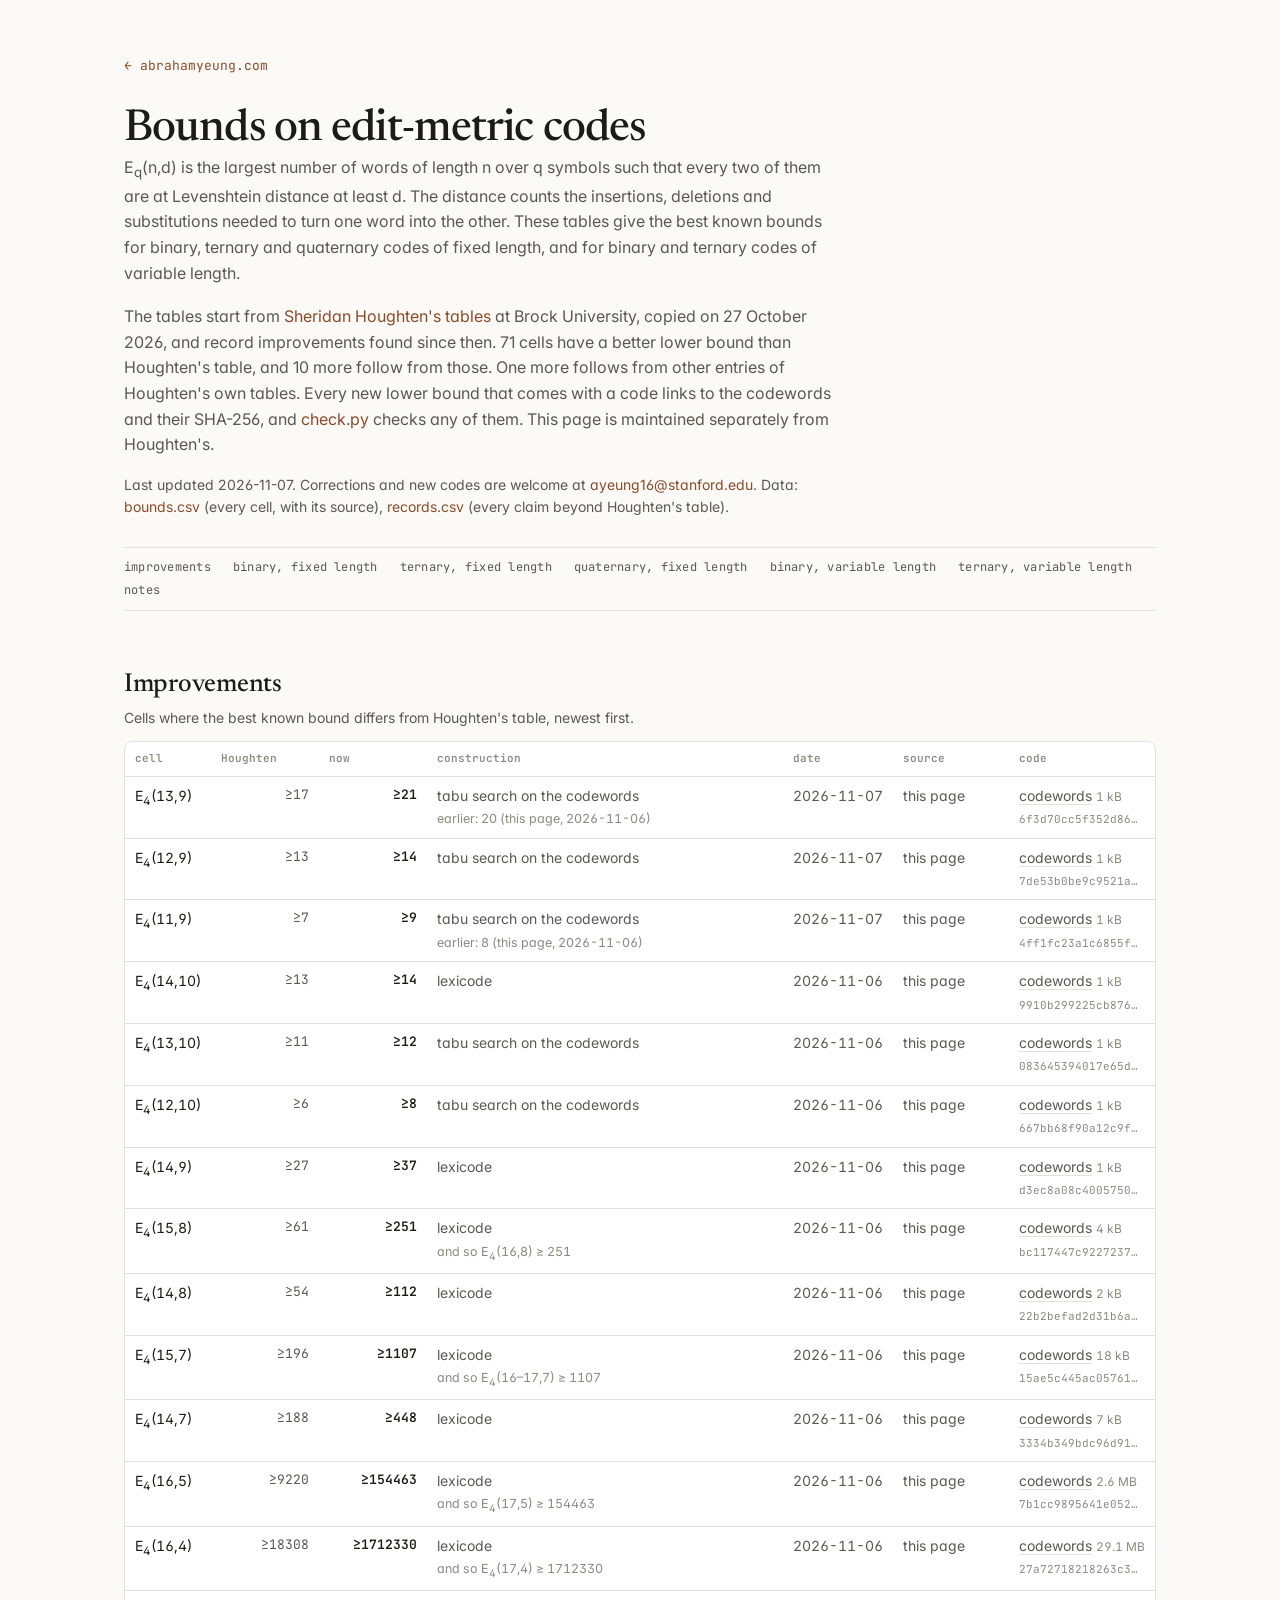
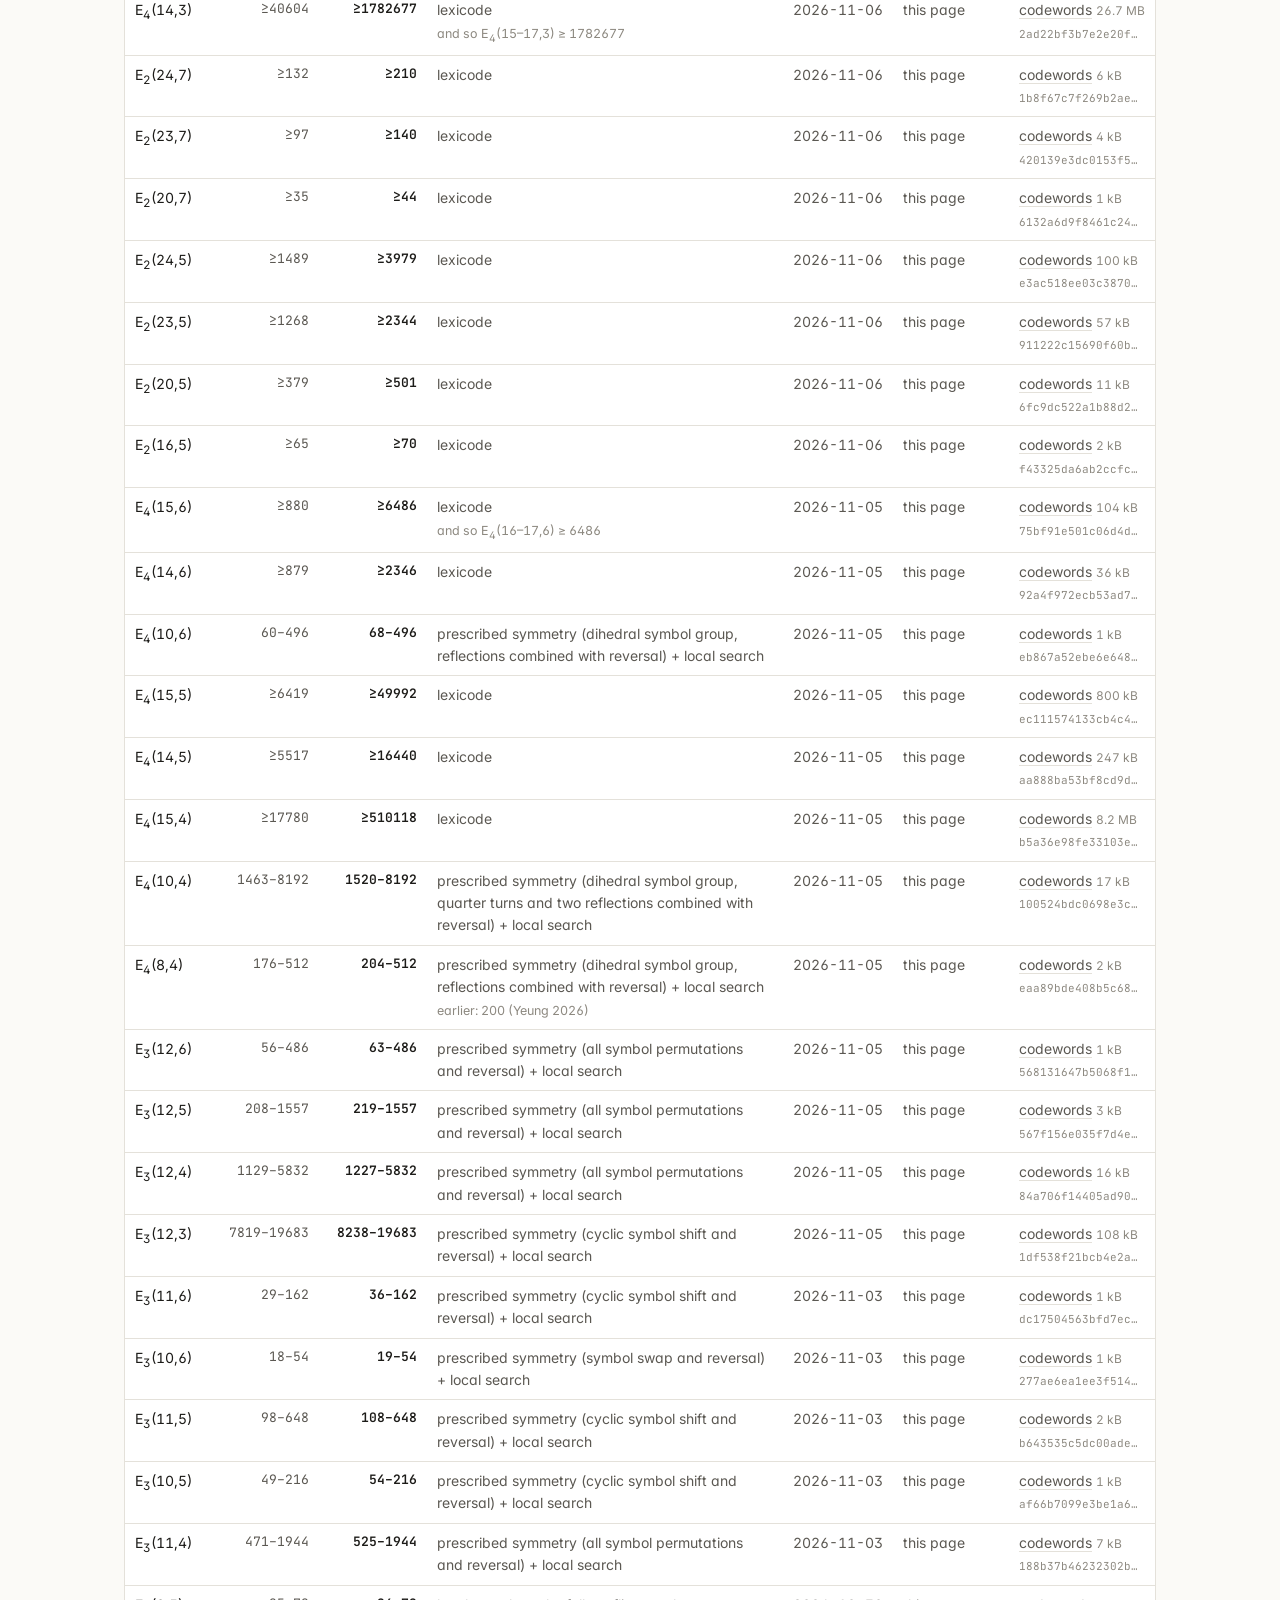
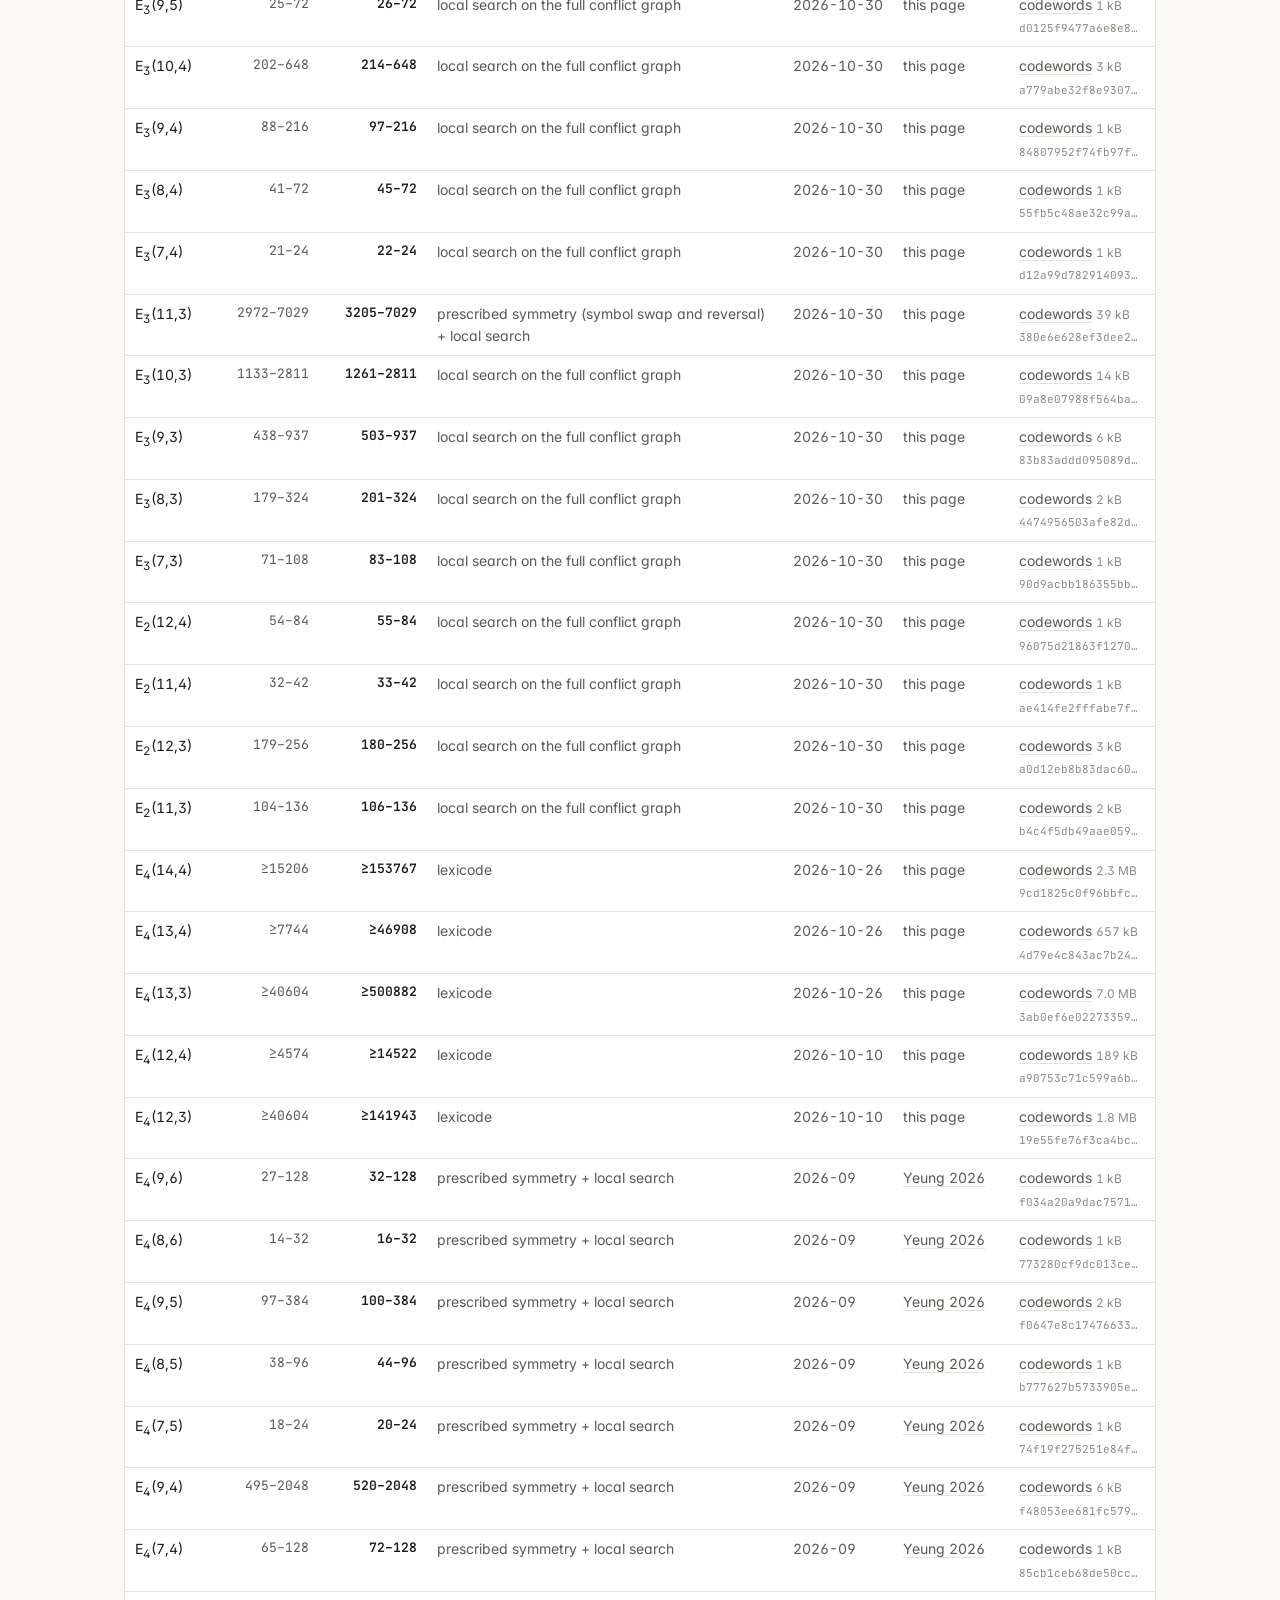
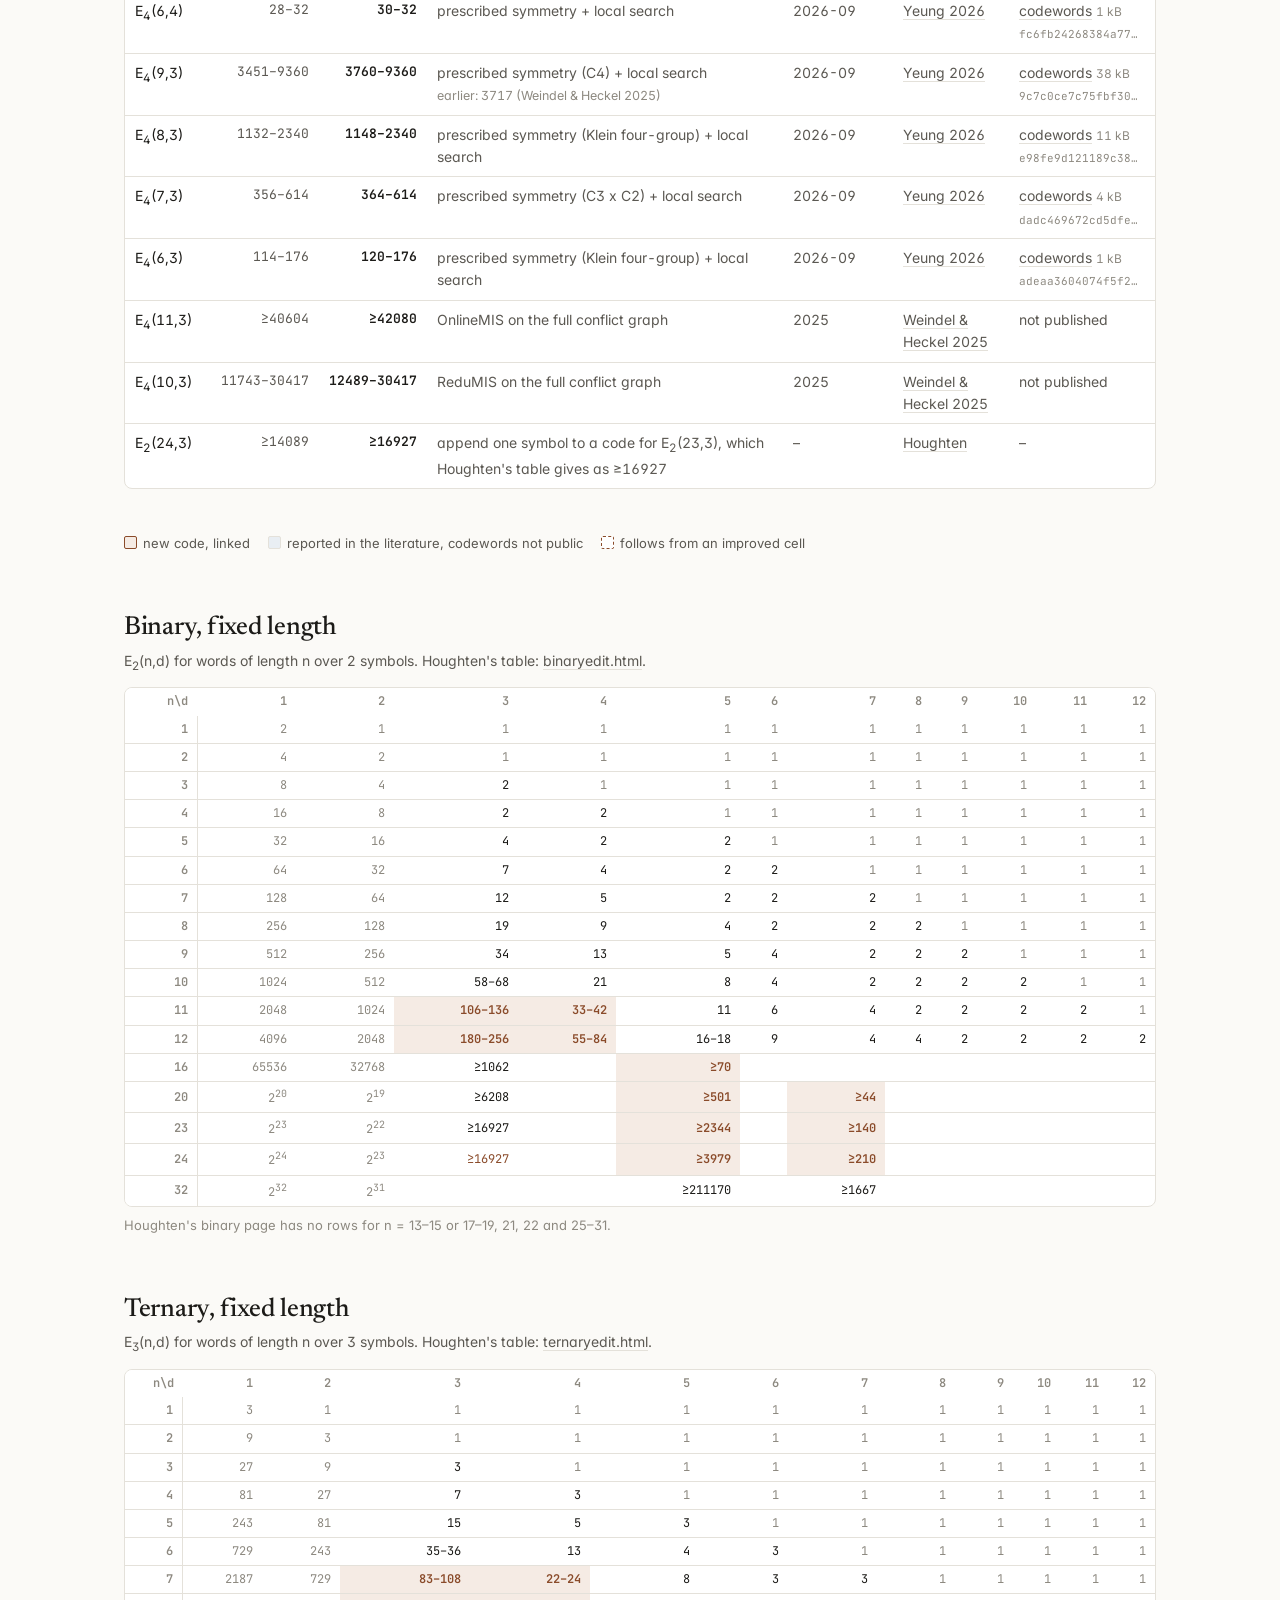
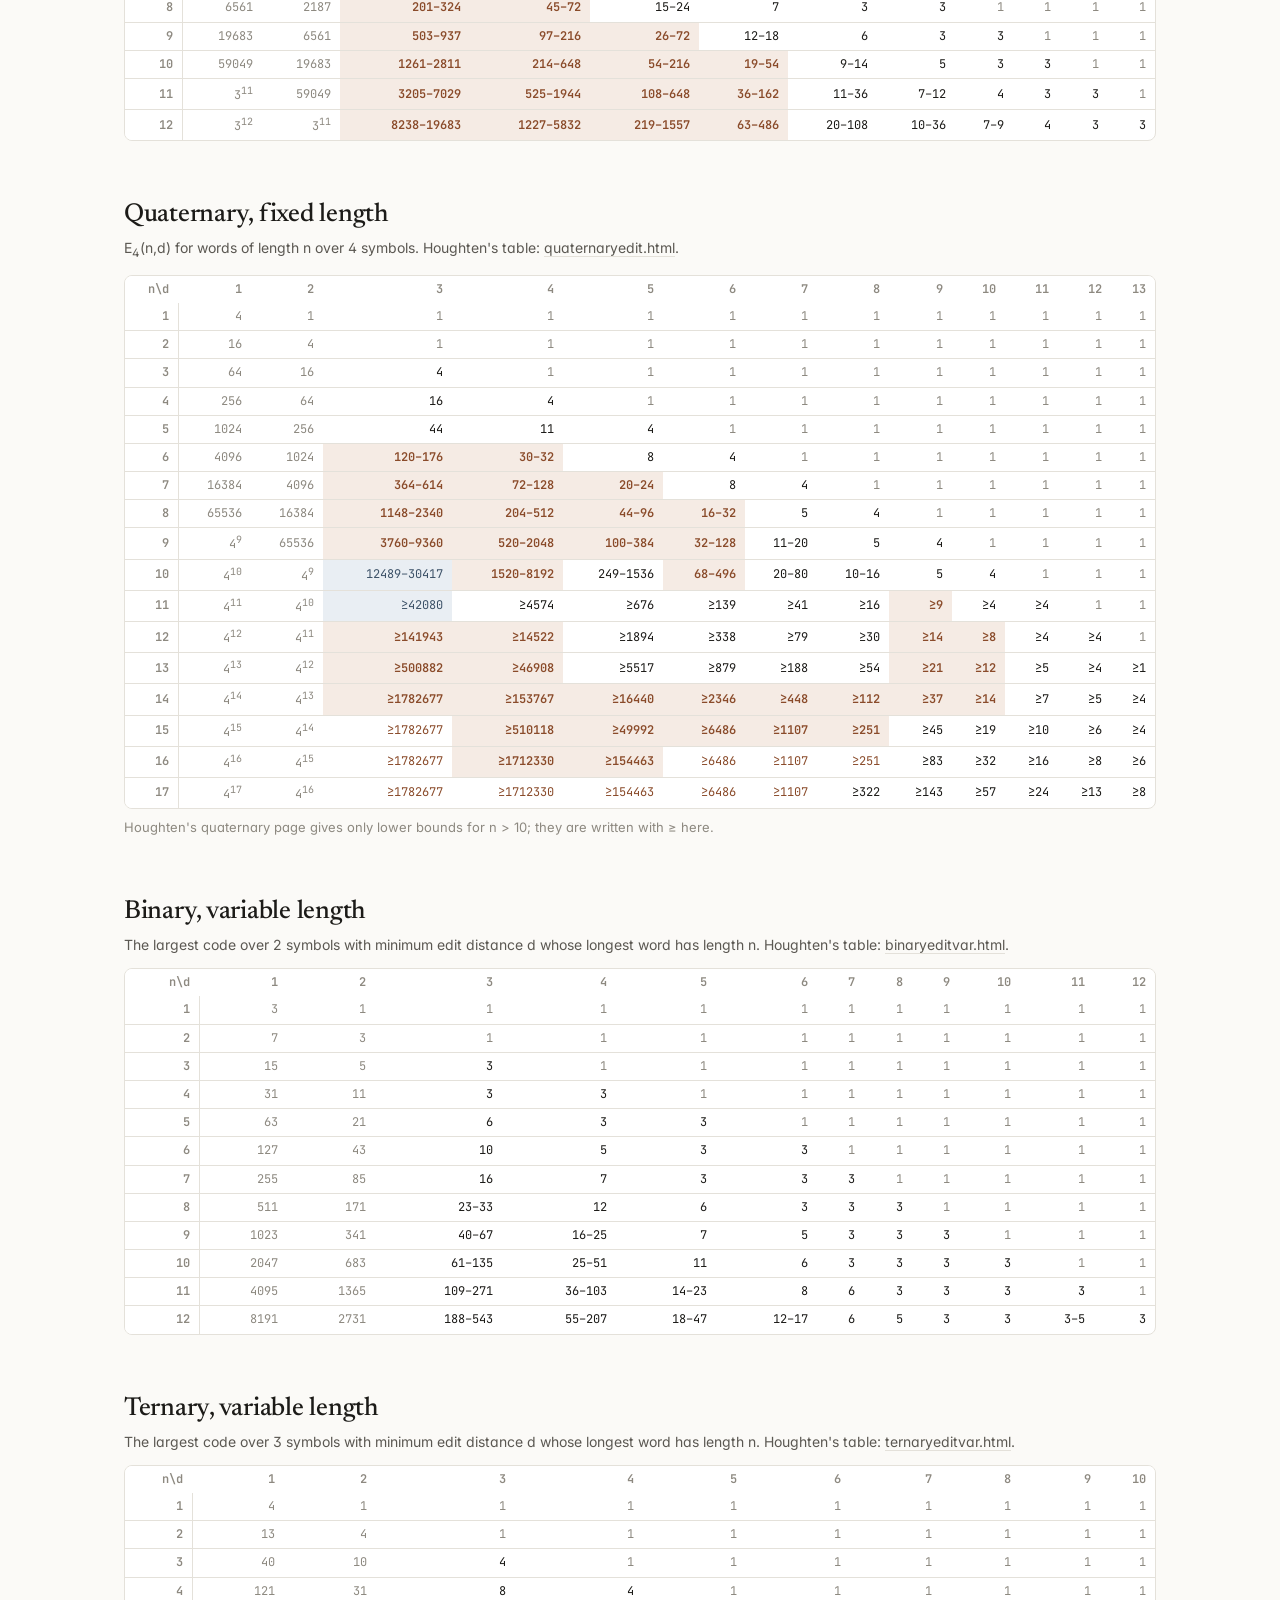
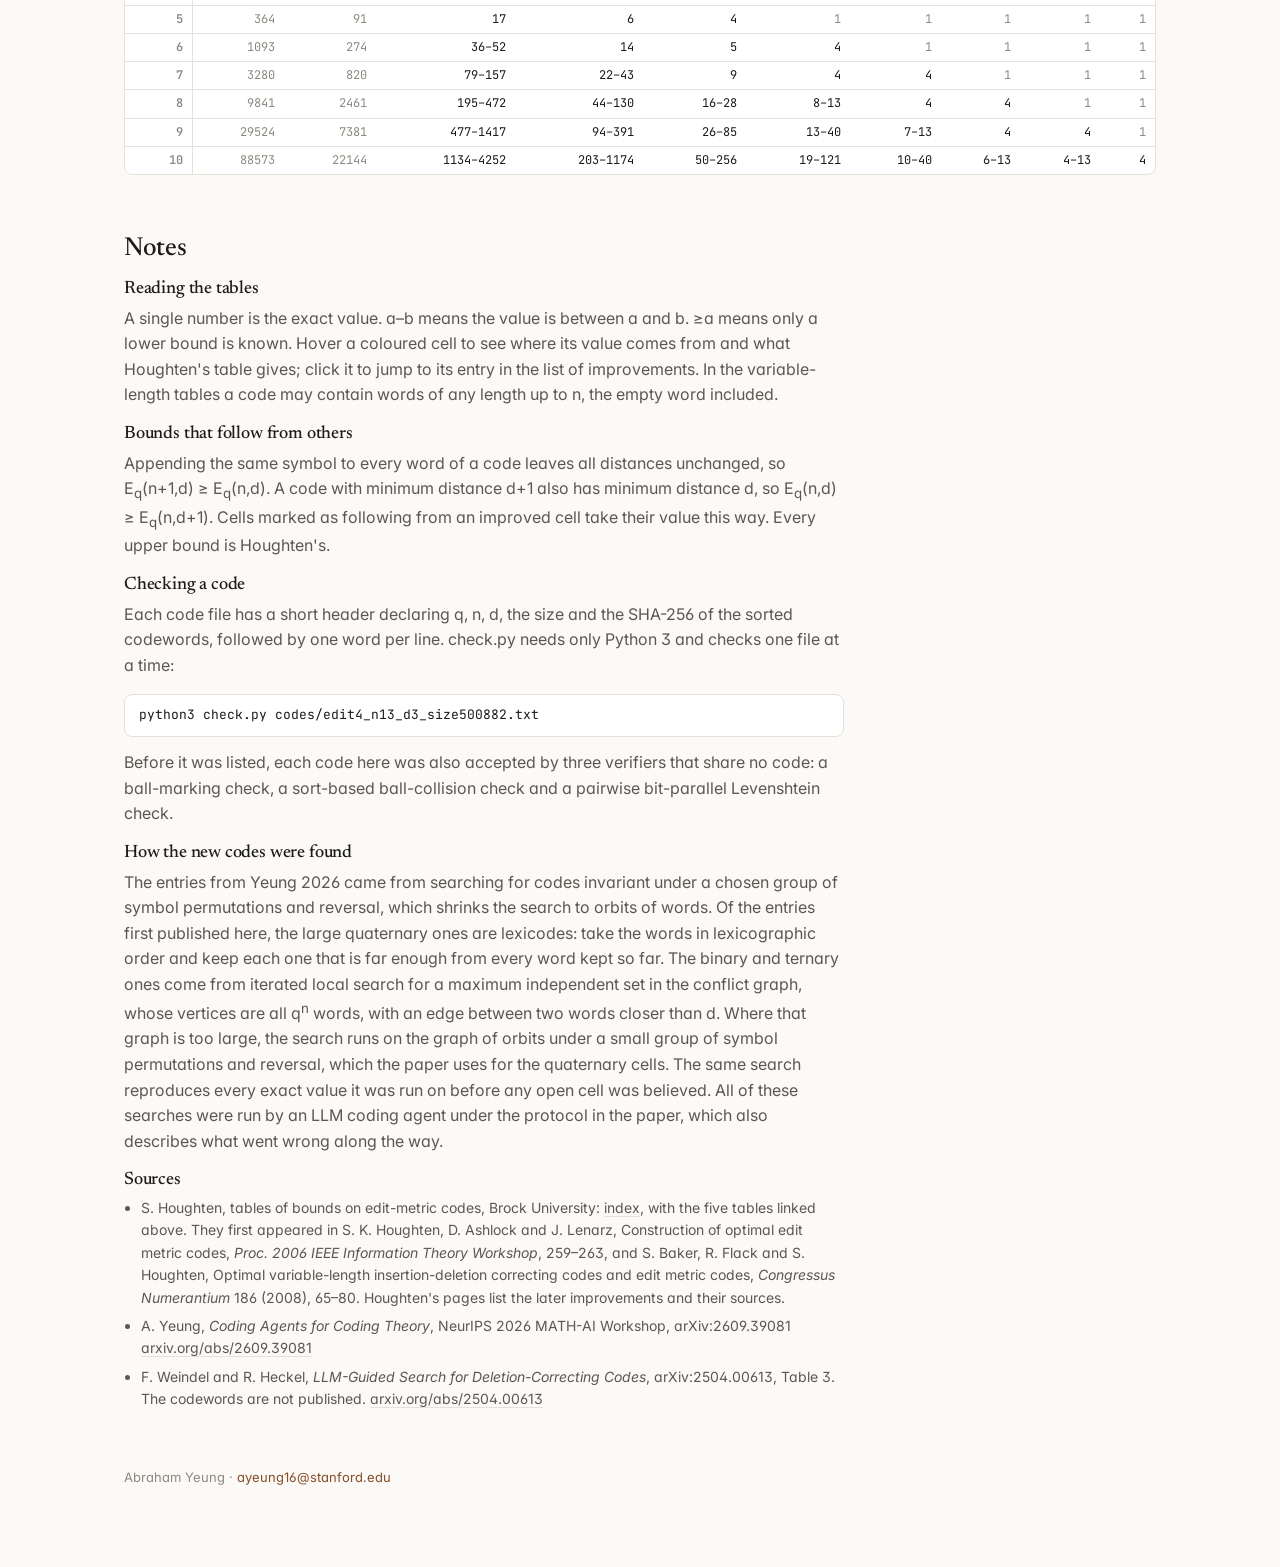
==== commit 0dcfa713: "E4(13,10) >= 12 (tabu search on the codewords) Co-Authored-By: Claude Opus 5.5 <noreply@anthropic.co" ====
--- a/edit-codes/index.html
+++ b/edit-codes/index.html
@@ -60,7 +60,7 @@
   <h1 style="margin-top:28px">Bounds on edit-metric codes</h1>
   <div class="prose">
     <p class="lede">E<sub>q</sub>(n,d) is the largest number of words of length n over q symbols such that every two of them are at Levenshtein distance at least d. The distance counts the insertions, deletions and substitutions needed to turn one word into the other. These tables give the best known bounds for binary, ternary and quaternary codes of fixed length, and for binary and ternary codes of variable length.</p>
-    <p>The tables start from <a href="https://www.cosc.brocku.ca/~shoughten/edit.html" target="_blank" rel="noopener">Sheridan Houghten's tables</a> at Brock University, copied on 27 October 2026, and record improvements found since then. 70 cells have a better lower bound than Houghten's table, and 10 more follow from those. One more follows from other entries of Houghten's own tables. Every new lower bound that comes with a code links to the codewords and their SHA-256, and <a href="check.py">check.py</a> checks any of them. This page is maintained separately from Houghten's.</p>
+    <p>The tables start from <a href="https://www.cosc.brocku.ca/~shoughten/edit.html" target="_blank" rel="noopener">Sheridan Houghten's tables</a> at Brock University, copied on 27 October 2026, and record improvements found since then. 71 cells have a better lower bound than Houghten's table, and 10 more follow from those. One more follows from other entries of Houghten's own tables. Every new lower bound that comes with a code links to the codewords and their SHA-256, and <a href="check.py">check.py</a> checks any of them. This page is maintained separately from Houghten's.</p>
     <p class="small muted">Last updated 2026-11-07. Corrections and new codes are welcome at <a href="mailto:ayeung16@stanford.edu">ayeung16@stanford.edu</a>. Data: <a href="bounds.csv">bounds.csv</a> (every cell, with its source), <a href="records.csv">records.csv</a> (every claim beyond Houghten's table).</p>
   </div>
   <nav class="nav"><a href="#changes">improvements</a> <a href="#binary">binary, fixed length</a> <a href="#ternary">ternary, fixed length</a> <a href="#quaternary">quaternary, fixed length</a> <a href="#binary-var">binary, variable length</a> <a href="#ternary-var">ternary, variable length</a> <a href="#notes">notes</a></nav>
@@ -68,13 +68,13 @@
   <section id="changes">
     <h2>Improvements</h2>
     <p class="sub">Cells where the best known bound differs from Houghten's table, newest first.</p>
-    <div class="scroll"><table class="ch"><thead><tr><th>cell</th><th>Houghten</th><th>now</th><th>construction</th><th>date</th><th>source</th><th>code</th></tr></thead><tbody><tr id="r4-13-9"><td class="cell">E<sub>4</sub>(13,9)</td><td class="num muted">&ge;17</td><td class="num"><b>&ge;21</b></td><td>tabu search on the codewords<div class="ex">earlier: 20 (this page, 2026-11-06)</div></td><td class="nw">2026-11-07</td><td>this page</td><td class="nw"><a href="codes/edit4_n13_d9_size21.txt">codewords</a> <span class="sz">1 kB</span><br><code class="sha" title="sha256 of the sorted codewords">6f3d70cc5f352d86&hellip;</code></td></tr><tr id="r4-12-9"><td class="cell">E<sub>4</sub>(12,9)</td><td class="num muted">&ge;13</td><td class="num"><b>&ge;14</b></td><td>tabu search on the codewords</td><td class="nw">2026-11-07</td><td>this page</td><td class="nw"><a href="codes/edit4_n12_d9_size14.txt">codewords</a> <span class="sz">1 kB</span><br><code class="sha" title="sha256 of the sorted codewords">7de53b0be9c9521a&hellip;</code></td></tr><tr id="r4-11-9"><td class="cell">E<sub>4</sub>(11,9)</td><td class="num muted">&ge;7</td><td class="num"><b>&ge;9</b></td><td>tabu search on the codewords<div class="ex">earlier: 8 (this page, 2026-11-06)</div></td><td class="nw">2026-11-07</td><td>this page</td><td class="nw"><a href="codes/edit4_n11_d9_size9.txt">codewords</a> <span class="sz">1 kB</span><br><code class="sha" title="sha256 of the sorted codewords">4ff1fc23a1c6855f&hellip;</code></td></tr><tr id="r4-14-10"><td class="cell">E<sub>4</sub>(14,10)</td><td class="num muted">&ge;13</td><td class="num"><b>&ge;14</b></td><td>lexicode</td><td class="nw">2026-11-06</td><td>this page</td><td class="nw"><a href="codes/edit4_n14_d10_size14.txt">codewords</a> <span class="sz">1 kB</span><br><code class="sha" title="sha256 of the sorted codewords">9910b299225cb876&hellip;</code></td></tr><tr id="r4-12-10"><td class="cell">E<sub>4</sub>(12,10)</td><td class="num muted">&ge;6</td><td class="num"><b>&ge;8</b></td><td>tabu search on the codewords</td><td class="nw">2026-11-06</td><td>this page</td><td class="nw"><a href="codes/edit4_n12_d10_size8.txt">codewords</a> <span class="sz">1 kB</span><br><code class="sha" title="sha256 of the sorted codewords">667bb68f90a12c9f&hellip;</code></td></tr><tr id="r4-14-9"><td class="cell">E<sub>4</sub>(14,9)</td><td class="num muted">&ge;27</td><td class="num"><b>&ge;37</b></td><td>lexicode</td><td class="nw">2026-11-06</td><td>this page</td><td class="nw"><a href="codes/edit4_n14_d9_size37.txt">codewords</a> <span class="sz">1 kB</span><br><code class="sha" title="sha256 of the sorted codewords">d3ec8a08c4005750&hellip;</code></td></tr><tr id="r4-15-8"><td class="cell">E<sub>4</sub>(15,8)</td><td class="num muted">&ge;61</td><td class="num"><b>&ge;251</b></td><td>lexicode<div class="ex">and so E<sub>4</sub>(16,8) &ge; 251</div></td><td class="nw">2026-11-06</td><td>this page</td><td class="nw"><a href="codes/edit4_n15_d8_size251.txt">codewords</a> <span class="sz">4 kB</span><br><code class="sha" title="sha256 of the sorted codewords">bc117447c9227237&hellip;</code></td></tr><tr id="r4-14-8"><td class="cell">E<sub>4</sub>(14,8)</td><td class="num muted">&ge;54</td><td class="num"><b>&ge;112</b></td><td>lexicode</td><td class="nw">2026-11-06</td><td>this page</td><td class="nw"><a href="codes/edit4_n14_d8_size112.txt">codewords</a> <span class="sz">2 kB</span><br><code class="sha" title="sha256 of the sorted codewords">22b2befad2d31b6a&hellip;</code></td></tr><tr id="r4-15-7"><td class="cell">E<sub>4</sub>(15,7)</td><td class="num muted">&ge;196</td><td class="num"><b>&ge;1107</b></td><td>lexicode<div class="ex">and so E<sub>4</sub>(16&ndash;17,7) &ge; 1107</div></td><td class="nw">2026-11-06</td><td>this page</td><td class="nw"><a href="codes/edit4_n15_d7_size1107.txt">codewords</a> <span class="sz">18 kB</span><br><code class="sha" title="sha256 of the sorted codewords">15ae5c445ac05761&hellip;</code></td></tr><tr id="r4-14-7"><td class="cell">E<sub>4</sub>(14,7)</td><td class="num muted">&ge;188</td><td class="num"><b>&ge;448</b></td><td>lexicode</td><td class="nw">2026-11-06</td><td>this page</td><td class="nw"><a href="codes/edit4_n14_d7_size448.txt">codewords</a> <span class="sz">7 kB</span><br><code class="sha" title="sha256 of the sorted codewords">3334b349bdc96d91&hellip;</code></td></tr><tr id="r4-16-5"><td class="cell">E<sub>4</sub>(16,5)</td><td class="num muted">&ge;9220</td><td class="num"><b>&ge;154463</b></td><td>lexicode<div class="ex">and so E<sub>4</sub>(17,5) &ge; 154463</div></td><td class="nw">2026-11-06</td><td>this page</td><td class="nw"><a href="codes/edit4_n16_d5_size154463.txt">codewords</a> <span class="sz">2.6 MB</span><br><code class="sha" title="sha256 of the sorted codewords">7b1cc9895641e052&hellip;</code></td></tr><tr id="r4-16-4"><td class="cell">E<sub>4</sub>(16,4)</td><td class="num muted">&ge;18308</td><td class="num"><b>&ge;1712330</b></td><td>lexicode<div class="ex">and so E<sub>4</sub>(17,4) &ge; 1712330</div></td><td class="nw">2026-11-06</td><td>this page</td><td class="nw"><a href="codes/edit4_n16_d4_size1712330.txt">codewords</a> <span class="sz">29.1 MB</span><br><code class="sha" title="sha256 of the sorted codewords">27a72718218263c3&hellip;</code></td></tr><tr id="r4-14-3"><td class="cell">E<sub>4</sub>(14,3)</td><td class="num muted">&ge;40604</td><td class="num"><b>&ge;1782677</b></td><td>lexicode<div class="ex">and so E<sub>4</sub>(15&ndash;17,3) &ge; 1782677</div></td><td class="nw">2026-11-06</td><td>this page</td><td class="nw"><a href="codes/edit4_n14_d3_size1782677.txt">codewords</a> <span class="sz">26.7 MB</span><br><code class="sha" title="sha256 of the sorted codewords">2ad22bf3b7e2e20f&hellip;</code></td></tr><tr id="r2-24-7"><td class="cell">E<sub>2</sub>(24,7)</td><td class="num muted">&ge;132</td><td class="num"><b>&ge;210</b></td><td>lexicode</td><td class="nw">2026-11-06</td><td>this page</td><td class="nw"><a href="codes/edit2_n24_d7_size210.txt">codewords</a> <span class="sz">6 kB</span><br><code class="sha" title="sha256 of the sorted codewords">1b8f67c7f269b2ae&hellip;</code></td></tr><tr id="r2-23-7"><td class="cell">E<sub>2</sub>(23,7)</td><td class="num muted">&ge;97</td><td class="num"><b>&ge;140</b></td><td>lexicode</td><td class="nw">2026-11-06</td><td>this page</td><td class="nw"><a href="codes/edit2_n23_d7_size140.txt">codewords</a> <span class="sz">4 kB</span><br><code class="sha" title="sha256 of the sorted codewords">420139e3dc0153f5&hellip;</code></td></tr><tr id="r2-20-7"><td class="cell">E<sub>2</sub>(20,7)</td><td class="num muted">&ge;35</td><td class="num"><b>&ge;44</b></td><td>lexicode</td><td class="nw">2026-11-06</td><td>this page</td><td class="nw"><a href="codes/edit2_n20_d7_size44.txt">codewords</a> <span class="sz">1 kB</span><br><code class="sha" title="sha256 of the sorted codewords">6132a6d9f8461c24&hellip;</code></td></tr><tr id="r2-24-5"><td class="cell">E<sub>2</sub>(24,5)</td><td class="num muted">&ge;1489</td><td class="num"><b>&ge;3979</b></td><td>lexicode</td><td class="nw">2026-11-06</td><td>this page</td><td class="nw"><a href="codes/edit2_n24_d5_size3979.txt">codewords</a> <span class="sz">100 kB</span><br><code class="sha" title="sha256 of the sorted codewords">e3ac518ee03c3870&hellip;</code></td></tr><tr id="r2-23-5"><td class="cell">E<sub>2</sub>(23,5)</td><td class="num muted">&ge;1268</td><td class="num"><b>&ge;2344</b></td><td>lexicode</td><td class="nw">2026-11-06</td><td>this page</td><td class="nw"><a href="codes/edit2_n23_d5_size2344.txt">codewords</a> <span class="sz">57 kB</span><br><code class="sha" title="sha256 of the sorted codewords">911222c15690f60b&hellip;</code></td></tr><tr id="r2-20-5"><td class="cell">E<sub>2</sub>(20,5)</td><td class="num muted">&ge;379</td><td class="num"><b>&ge;501</b></td><td>lexicode</td><td class="nw">2026-11-06</td><td>this page</td><td class="nw"><a href="codes/edit2_n20_d5_size501.txt">codewords</a> <span class="sz">11 kB</span><br><code class="sha" title="sha256 of the sorted codewords">6fc9dc522a1b88d2&hellip;</code></td></tr><tr id="r2-16-5"><td class="cell">E<sub>2</sub>(16,5)</td><td class="num muted">&ge;65</td><td class="num"><b>&ge;70</b></td><td>lexicode</td><td class="nw">2026-11-06</td><td>this page</td><td class="nw"><a href="codes/edit2_n16_d5_size70.txt">codewords</a> <span class="sz">2 kB</span><br><code class="sha" title="sha256 of the sorted codewords">f43325da6ab2ccfc&hellip;</code></td></tr><tr id="r4-15-6"><td class="cell">E<sub>4</sub>(15,6)</td><td class="num muted">&ge;880</td><td class="num"><b>&ge;6486</b></td><td>lexicode<div class="ex">and so E<sub>4</sub>(16&ndash;17,6) &ge; 6486</div></td><td class="nw">2026-11-05</td><td>this page</td><td class="nw"><a href="codes/edit4_n15_d6_size6486.txt">codewords</a> <span class="sz">104 kB</span><br><code class="sha" title="sha256 of the sorted codewords">75bf91e501c06d4d&hellip;</code></td></tr><tr id="r4-14-6"><td class="cell">E<sub>4</sub>(14,6)</td><td class="num muted">&ge;879</td><td class="num"><b>&ge;2346</b></td><td>lexicode</td><td class="nw">2026-11-05</td><td>this page</td><td class="nw"><a href="codes/edit4_n14_d6_size2346.txt">codewords</a> <span class="sz">36 kB</span><br><code class="sha" title="sha256 of the sorted codewords">92a4f972ecb53ad7&hellip;</code></td></tr><tr id="r4-10-6"><td class="cell">E<sub>4</sub>(10,6)</td><td class="num muted">60&ndash;496</td><td class="num"><b>68&ndash;496</b></td><td>prescribed symmetry (dihedral symbol group, reflections combined with reversal) + local search</td><td class="nw">2026-11-05</td><td>this page</td><td class="nw"><a href="codes/edit4_n10_d6_size68.txt">codewords</a> <span class="sz">1 kB</span><br><code class="sha" title="sha256 of the sorted codewords">eb867a52ebe6e648&hellip;</code></td></tr><tr id="r4-15-5"><td class="cell">E<sub>4</sub>(15,5)</td><td class="num muted">&ge;6419</td><td class="num"><b>&ge;49992</b></td><td>lexicode</td><td class="nw">2026-11-05</td><td>this page</td><td class="nw"><a href="codes/edit4_n15_d5_size49992.txt">codewords</a> <span class="sz">800 kB</span><br><code class="sha" title="sha256 of the sorted codewords">ec111574133cb4c4&hellip;</code></td></tr><tr id="r4-14-5"><td class="cell">E<sub>4</sub>(14,5)</td><td class="num muted">&ge;5517</td><td class="num"><b>&ge;16440</b></td><td>lexicode</td><td class="nw">2026-11-05</td><td>this page</td><td class="nw"><a href="codes/edit4_n14_d5_size16440.txt">codewords</a> <span class="sz">247 kB</span><br><code class="sha" title="sha256 of the sorted codewords">aa888ba53bf8cd9d&hellip;</code></td></tr><tr id="r4-15-4"><td class="cell">E<sub>4</sub>(15,4)</td><td class="num muted">&ge;17780</td><td class="num"><b>&ge;510118</b></td><td>lexicode</td><td class="nw">2026-11-05</td><td>this page</td><td class="nw"><a href="codes/edit4_n15_d4_size510118.txt">codewords</a> <span class="sz">8.2 MB</span><br><code class="sha" title="sha256 of the sorted codewords">b5a36e98fe33103e&hellip;</code></td></tr><tr id="r4-10-4"><td class="cell">E<sub>4</sub>(10,4)</td><td class="num muted">1463&ndash;8192</td><td class="num"><b>1520&ndash;8192</b></td><td>prescribed symmetry (dihedral symbol group, quarter turns and two reflections combined with reversal) + local search</td><td class="nw">2026-11-05</td><td>this page</td><td class="nw"><a href="codes/edit4_n10_d4_size1520.txt">codewords</a> <span class="sz">17 kB</span><br><code class="sha" title="sha256 of the sorted codewords">100524bdc0698e3c&hellip;</code></td></tr><tr id="r4-8-4"><td class="cell">E<sub>4</sub>(8,4)</td><td class="num muted">176&ndash;512</td><td class="num"><b>204&ndash;512</b></td><td>prescribed symmetry (dihedral symbol group, reflections combined with reversal) + local search<div class="ex">earlier: 200 (Yeung 2026)</div></td><td class="nw">2026-11-05</td><td>this page</td><td class="nw"><a href="codes/edit4_n8_d4_size204.txt">codewords</a> <span class="sz">2 kB</span><br><code class="sha" title="sha256 of the sorted codewords">eaa89bde408b5c68&hellip;</code></td></tr><tr id="r3-12-6"><td class="cell">E<sub>3</sub>(12,6)</td><td class="num muted">56&ndash;486</td><td class="num"><b>63&ndash;486</b></td><td>prescribed symmetry (all symbol permutations and reversal) + local search</td><td class="nw">2026-11-05</td><td>this page</td><td class="nw"><a href="codes/edit3_n12_d6_size63.txt">codewords</a> <span class="sz">1 kB</span><br><code class="sha" title="sha256 of the sorted codewords">568131647b5068f1&hellip;</code></td></tr><tr id="r3-12-5"><td class="cell">E<sub>3</sub>(12,5)</td><td class="num muted">208&ndash;1557</td><td class="num"><b>219&ndash;1557</b></td><td>prescribed symmetry (all symbol permutations and reversal) + local search</td><td class="nw">2026-11-05</td><td>this page</td><td class="nw"><a href="codes/edit3_n12_d5_size219.txt">codewords</a> <span class="sz">3 kB</span><br><code class="sha" title="sha256 of the sorted codewords">567f156e035f7d4e&hellip;</code></td></tr><tr id="r3-12-4"><td class="cell">E<sub>3</sub>(12,4)</td><td class="num muted">1129&ndash;5832</td><td class="num"><b>1227&ndash;5832</b></td><td>prescribed symmetry (all symbol permutations and reversal) + local search</td><td class="nw">2026-11-05</td><td>this page</td><td class="nw"><a href="codes/edit3_n12_d4_size1227.txt">codewords</a> <span class="sz">16 kB</span><br><code class="sha" title="sha256 of the sorted codewords">84a706f14405ad90&hellip;</code></td></tr><tr id="r3-12-3"><td class="cell">E<sub>3</sub>(12,3)</td><td class="num muted">7819&ndash;19683</td><td class="num"><b>8238&ndash;19683</b></td><td>prescribed symmetry (cyclic symbol shift and reversal) + local search</td><td class="nw">2026-11-05</td><td>this page</td><td class="nw"><a href="codes/edit3_n12_d3_size8238.txt">codewords</a> <span class="sz">108 kB</span><br><code class="sha" title="sha256 of the sorted codewords">1df538f21bcb4e2a&hellip;</code></td></tr><tr id="r3-11-6"><td class="cell">E<sub>3</sub>(11,6)</td><td class="num muted">29&ndash;162</td><td class="num"><b>36&ndash;162</b></td><td>prescribed symmetry (cyclic symbol shift and reversal) + local search</td><td class="nw">2026-11-03</td><td>this page</td><td class="nw"><a href="codes/edit3_n11_d6_size36.txt">codewords</a> <span class="sz">1 kB</span><br><code class="sha" title="sha256 of the sorted codewords">dc17504563bfd7ec&hellip;</code></td></tr><tr id="r3-10-6"><td class="cell">E<sub>3</sub>(10,6)</td><td class="num muted">18&ndash;54</td><td class="num"><b>19&ndash;54</b></td><td>prescribed symmetry (symbol swap and reversal) + local search</td><td class="nw">2026-11-03</td><td>this page</td><td class="nw"><a href="codes/edit3_n10_d6_size19.txt">codewords</a> <span class="sz">1 kB</span><br><code class="sha" title="sha256 of the sorted codewords">277ae6ea1ee3f514&hellip;</code></td></tr><tr id="r3-11-5"><td class="cell">E<sub>3</sub>(11,5)</td><td class="num muted">98&ndash;648</td><td class="num"><b>108&ndash;648</b></td><td>prescribed symmetry (cyclic symbol shift and reversal) + local search</td><td class="nw">2026-11-03</td><td>this page</td><td class="nw"><a href="codes/edit3_n11_d5_size108.txt">codewords</a> <span class="sz">2 kB</span><br><code class="sha" title="sha256 of the sorted codewords">b643535c5dc00ade&hellip;</code></td></tr><tr id="r3-10-5"><td class="cell">E<sub>3</sub>(10,5)</td><td class="num muted">49&ndash;216</td><td class="num"><b>54&ndash;216</b></td><td>prescribed symmetry (cyclic symbol shift and reversal) + local search</td><td class="nw">2026-11-03</td><td>this page</td><td class="nw"><a href="codes/edit3_n10_d5_size54.txt">codewords</a> <span class="sz">1 kB</span><br><code class="sha" title="sha256 of the sorted codewords">af66b7099e3be1a6&hellip;</code></td></tr><tr id="r3-11-4"><td class="cell">E<sub>3</sub>(11,4)</td><td class="num muted">471&ndash;1944</td><td class="num"><b>525&ndash;1944</b></td><td>prescribed symmetry (all symbol permutations and reversal) + local search</td><td class="nw">2026-11-03</td><td>this page</td><td class="nw"><a href="codes/edit3_n11_d4_size525.txt">codewords</a> <span class="sz">7 kB</span><br><code class="sha" title="sha256 of the sorted codewords">188b37b46232302b&hellip;</code></td></tr><tr id="r3-9-5"><td class="cell">E<sub>3</sub>(9,5)</td><td class="num muted">25&ndash;72</td><td class="num"><b>26&ndash;72</b></td><td>local search on the full conflict graph</td><td class="nw">2026-10-30</td><td>this page</td><td class="nw"><a href="codes/edit3_n9_d5_size26.txt">codewords</a> <span class="sz">1 kB</span><br><code class="sha" title="sha256 of the sorted codewords">d0125f9477a6e8e8&hellip;</code></td></tr><tr id="r3-10-4"><td class="cell">E<sub>3</sub>(10,4)</td><td class="num muted">202&ndash;648</td><td class="num"><b>214&ndash;648</b></td><td>local search on the full conflict graph</td><td class="nw">2026-10-30</td><td>this page</td><td class="nw"><a href="codes/edit3_n10_d4_size214.txt">codewords</a> <span class="sz">3 kB</span><br><code class="sha" title="sha256 of the sorted codewords">a779abe32f8e9307&hellip;</code></td></tr><tr id="r3-9-4"><td class="cell">E<sub>3</sub>(9,4)</td><td class="num muted">88&ndash;216</td><td class="num"><b>97&ndash;216</b></td><td>local search on the full conflict graph</td><td class="nw">2026-10-30</td><td>this page</td><td class="nw"><a href="codes/edit3_n9_d4_size97.txt">codewords</a> <span class="sz">1 kB</span><br><code class="sha" title="sha256 of the sorted codewords">84807952f74fb97f&hellip;</code></td></tr><tr id="r3-8-4"><td class="cell">E<sub>3</sub>(8,4)</td><td class="num muted">41&ndash;72</td><td class="num"><b>45&ndash;72</b></td><td>local search on the full conflict graph</td><td class="nw">2026-10-30</td><td>this page</td><td class="nw"><a href="codes/edit3_n8_d4_size45.txt">codewords</a> <span class="sz">1 kB</span><br><code class="sha" title="sha256 of the sorted codewords">55fb5c48ae32c99a&hellip;</code></td></tr><tr id="r3-7-4"><td class="cell">E<sub>3</sub>(7,4)</td><td class="num muted">21&ndash;24</td><td class="num"><b>22&ndash;24</b></td><td>local search on the full conflict graph</td><td class="nw">2026-10-30</td><td>this page</td><td class="nw"><a href="codes/edit3_n7_d4_size22.txt">codewords</a> <span class="sz">1 kB</span><br><code class="sha" title="sha256 of the sorted codewords">d12a99d782914093&hellip;</code></td></tr><tr id="r3-11-3"><td class="cell">E<sub>3</sub>(11,3)</td><td class="num muted">2972&ndash;7029</td><td class="num"><b>3205&ndash;7029</b></td><td>prescribed symmetry (symbol swap and reversal) + local search</td><td class="nw">2026-10-30</td><td>this page</td><td class="nw"><a href="codes/edit3_n11_d3_size3205.txt">codewords</a> <span class="sz">39 kB</span><br><code class="sha" title="sha256 of the sorted codewords">380e6e628ef3dee2&hellip;</code></td></tr><tr id="r3-10-3"><td class="cell">E<sub>3</sub>(10,3)</td><td class="num muted">1133&ndash;2811</td><td class="num"><b>1261&ndash;2811</b></td><td>local search on the full conflict graph</td><td class="nw">2026-10-30</td><td>this page</td><td class="nw"><a href="codes/edit3_n10_d3_size1261.txt">codewords</a> <span class="sz">14 kB</span><br><code class="sha" title="sha256 of the sorted codewords">09a8e07988f564ba&hellip;</code></td></tr><tr id="r3-9-3"><td class="cell">E<sub>3</sub>(9,3)</td><td class="num muted">438&ndash;937</td><td class="num"><b>503&ndash;937</b></td><td>local search on the full conflict graph</td><td class="nw">2026-10-30</td><td>this page</td><td class="nw"><a href="codes/edit3_n9_d3_size503.txt">codewords</a> <span class="sz">6 kB</span><br><code class="sha" title="sha256 of the sorted codewords">83b83addd095089d&hellip;</code></td></tr><tr id="r3-8-3"><td class="cell">E<sub>3</sub>(8,3)</td><td class="num muted">179&ndash;324</td><td class="num"><b>201&ndash;324</b></td><td>local search on the full conflict graph</td><td class="nw">2026-10-30</td><td>this page</td><td class="nw"><a href="codes/edit3_n8_d3_size201.txt">codewords</a> <span class="sz">2 kB</span><br><code class="sha" title="sha256 of the sorted codewords">4474956503afe82d&hellip;</code></td></tr><tr id="r3-7-3"><td class="cell">E<sub>3</sub>(7,3)</td><td class="num muted">71&ndash;108</td><td class="num"><b>83&ndash;108</b></td><td>local search on the full conflict graph</td><td class="nw">2026-10-30</td><td>this page</td><td class="nw"><a href="codes/edit3_n7_d3_size83.txt">codewords</a> <span class="sz">1 kB</span><br><code class="sha" title="sha256 of the sorted codewords">90d9acbb186355bb&hellip;</code></td></tr><tr id="r2-12-4"><td class="cell">E<sub>2</sub>(12,4)</td><td class="num muted">54&ndash;84</td><td class="num"><b>55&ndash;84</b></td><td>local search on the full conflict graph</td><td class="nw">2026-10-30</td><td>this page</td><td class="nw"><a href="codes/edit2_n12_d4_size55.txt">codewords</a> <span class="sz">1 kB</span><br><code class="sha" title="sha256 of the sorted codewords">96075d21863f1270&hellip;</code></td></tr><tr id="r2-11-4"><td class="cell">E<sub>2</sub>(11,4)</td><td class="num muted">32&ndash;42</td><td class="num"><b>33&ndash;42</b></td><td>local search on the full conflict graph</td><td class="nw">2026-10-30</td><td>this page</td><td class="nw"><a href="codes/edit2_n11_d4_size33.txt">codewords</a> <span class="sz">1 kB</span><br><code class="sha" title="sha256 of the sorted codewords">ae414fe2fffabe7f&hellip;</code></td></tr><tr id="r2-12-3"><td class="cell">E<sub>2</sub>(12,3)</td><td class="num muted">179&ndash;256</td><td class="num"><b>180&ndash;256</b></td><td>local search on the full conflict graph</td><td class="nw">2026-10-30</td><td>this page</td><td class="nw"><a href="codes/edit2_n12_d3_size180.txt">codewords</a> <span class="sz">3 kB</span><br><code class="sha" title="sha256 of the sorted codewords">a0d12eb8b83dac60&hellip;</code></td></tr><tr id="r2-11-3"><td class="cell">E<sub>2</sub>(11,3)</td><td class="num muted">104&ndash;136</td><td class="num"><b>106&ndash;136</b></td><td>local search on the full conflict graph</td><td class="nw">2026-10-30</td><td>this page</td><td class="nw"><a href="codes/edit2_n11_d3_size106.txt">codewords</a> <span class="sz">2 kB</span><br><code class="sha" title="sha256 of the sorted codewords">b4c4f5db49aae059&hellip;</code></td></tr><tr id="r4-14-4"><td class="cell">E<sub>4</sub>(14,4)</td><td class="num muted">&ge;15206</td><td class="num"><b>&ge;153767</b></td><td>lexicode</td><td class="nw">2026-10-26</td><td>this page</td><td class="nw"><a href="codes/edit4_n14_d4_size153767.txt">codewords</a> <span class="sz">2.3 MB</span><br><code class="sha" title="sha256 of the sorted codewords">9cd1825c0f96bbfc&hellip;</code></td></tr><tr id="r4-13-4"><td class="cell">E<sub>4</sub>(13,4)</td><td class="num muted">&ge;7744</td><td class="num"><b>&ge;46908</b></td><td>lexicode</td><td class="nw">2026-10-26</td><td>this page</td><td class="nw"><a href="codes/edit4_n13_d4_size46908.txt">codewords</a> <span class="sz">657 kB</span><br><code class="sha" title="sha256 of the sorted codewords">4d79e4c843ac7b24&hellip;</code></td></tr><tr id="r4-13-3"><td class="cell">E<sub>4</sub>(13,3)</td><td class="num muted">&ge;40604</td><td class="num"><b>&ge;500882</b></td><td>lexicode</td><td class="nw">2026-10-26</td><td>this page</td><td class="nw"><a href="codes/edit4_n13_d3_size500882.txt">codewords</a> <span class="sz">7.0 MB</span><br><code class="sha" title="sha256 of the sorted codewords">3ab0ef6e02273359&hellip;</code></td></tr><tr id="r4-12-4"><td class="cell">E<sub>4</sub>(12,4)</td><td class="num muted">&ge;4574</td><td class="num"><b>&ge;14522</b></td><td>lexicode</td><td class="nw">2026-10-10</td><td>this page</td><td class="nw"><a href="codes/edit4_n12_d4_size14522.txt">codewords</a> <span class="sz">189 kB</span><br><code class="sha" title="sha256 of the sorted codewords">a90753c71c599a6b&hellip;</code></td></tr><tr id="r4-12-3"><td class="cell">E<sub>4</sub>(12,3)</td><td class="num muted">&ge;40604</td><td class="num"><b>&ge;141943</b></td><td>lexicode</td><td class="nw">2026-10-10</td><td>this page</td><td class="nw"><a href="codes/edit4_n12_d3_size141943.txt">codewords</a> <span class="sz">1.8 MB</span><br><code class="sha" title="sha256 of the sorted codewords">19e55fe76f3ca4bc&hellip;</code></td></tr><tr id="r4-9-6"><td class="cell">E<sub>4</sub>(9,6)</td><td class="num muted">27&ndash;128</td><td class="num"><b>32&ndash;128</b></td><td>prescribed symmetry + local search</td><td class="nw">2026-09</td><td><a href="https://arxiv.org/abs/2609.39081" target="_blank" rel="noopener">Yeung 2026</a></td><td class="nw"><a href="codes/edit4_n9_d6_size32.txt">codewords</a> <span class="sz">1 kB</span><br><code class="sha" title="sha256 of the sorted codewords">f034a20a9dac7571&hellip;</code></td></tr><tr id="r4-8-6"><td class="cell">E<sub>4</sub>(8,6)</td><td class="num muted">14&ndash;32</td><td class="num"><b>16&ndash;32</b></td><td>prescribed symmetry + local search</td><td class="nw">2026-09</td><td><a href="https://arxiv.org/abs/2609.39081" target="_blank" rel="noopener">Yeung 2026</a></td><td class="nw"><a href="codes/edit4_n8_d6_size16.txt">codewords</a> <span class="sz">1 kB</span><br><code class="sha" title="sha256 of the sorted codewords">773280cf9dc013ce&hellip;</code></td></tr><tr id="r4-9-5"><td class="cell">E<sub>4</sub>(9,5)</td><td class="num muted">97&ndash;384</td><td class="num"><b>100&ndash;384</b></td><td>prescribed symmetry + local search</td><td class="nw">2026-09</td><td><a href="https://arxiv.org/abs/2609.39081" target="_blank" rel="noopener">Yeung 2026</a></td><td class="nw"><a href="codes/edit4_n9_d5_size100.txt">codewords</a> <span class="sz">2 kB</span><br><code class="sha" title="sha256 of the sorted codewords">f0647e8c17476633&hellip;</code></td></tr><tr id="r4-8-5"><td class="cell">E<sub>4</sub>(8,5)</td><td class="num muted">38&ndash;96</td><td class="num"><b>44&ndash;96</b></td><td>prescribed symmetry + local search</td><td class="nw">2026-09</td><td><a href="https://arxiv.org/abs/2609.39081" target="_blank" rel="noopener">Yeung 2026</a></td><td class="nw"><a href="codes/edit4_n8_d5_size44.txt">codewords</a> <span class="sz">1 kB</span><br><code class="sha" title="sha256 of the sorted codewords">b777627b5733905e&hellip;</code></td></tr><tr id="r4-7-5"><td class="cell">E<sub>4</sub>(7,5)</td><td class="num muted">18&ndash;24</td><td class="num"><b>20&ndash;24</b></td><td>prescribed symmetry + local search</td><td class="nw">2026-09</td><td><a href="https://arxiv.org/abs/2609.39081" target="_blank" rel="noopener">Yeung 2026</a></td><td class="nw"><a href="codes/edit4_n7_d5_size20.txt">codewords</a> <span class="sz">1 kB</span><br><code class="sha" title="sha256 of the sorted codewords">74f19f275251e84f&hellip;</code></td></tr><tr id="r4-9-4"><td class="cell">E<sub>4</sub>(9,4)</td><td class="num muted">495&ndash;2048</td><td class="num"><b>520&ndash;2048</b></td><td>prescribed symmetry + local search</td><td class="nw">2026-09</td><td><a href="https://arxiv.org/abs/2609.39081" target="_blank" rel="noopener">Yeung 2026</a></td><td class="nw"><a href="codes/edit4_n9_d4_size520.txt">codewords</a> <span class="sz">6 kB</span><br><code class="sha" title="sha256 of the sorted codewords">f48053ee681fc579&hellip;</code></td></tr><tr id="r4-7-4"><td class="cell">E<sub>4</sub>(7,4)</td><td class="num muted">65&ndash;128</td><td class="num"><b>72&ndash;128</b></td><td>prescribed symmetry + local search</td><td class="nw">2026-09</td><td><a href="https://arxiv.org/abs/2609.39081" target="_blank" rel="noopener">Yeung 2026</a></td><td class="nw"><a href="codes/edit4_n7_d4_size72.txt">codewords</a> <span class="sz">1 kB</span><br><code class="sha" title="sha256 of the sorted codewords">85cb1ceb68de50cc&hellip;</code></td></tr><tr id="r4-6-4"><td class="cell">E<sub>4</sub>(6,4)</td><td class="num muted">28&ndash;32</td><td class="num"><b>30&ndash;32</b></td><td>prescribed symmetry + local search</td><td class="nw">2026-09</td><td><a href="https://arxiv.org/abs/2609.39081" target="_blank" rel="noopener">Yeung 2026</a></td><td class="nw"><a href="codes/edit4_n6_d4_size30.txt">codewords</a> <span class="sz">1 kB</span><br><code class="sha" title="sha256 of the sorted codewords">fc6fb24268384a77&hellip;</code></td></tr><tr id="r4-9-3"><td class="cell">E<sub>4</sub>(9,3)</td><td class="num muted">3451&ndash;9360</td><td class="num"><b>3760&ndash;9360</b></td><td>prescribed symmetry (C4) + local search<div class="ex">earlier: 3717 (Weindel &amp; Heckel 2025)</div></td><td class="nw">2026-09</td><td><a href="https://arxiv.org/abs/2609.39081" target="_blank" rel="noopener">Yeung 2026</a></td><td class="nw"><a href="codes/edit4_n9_d3_size3760.txt">codewords</a> <span class="sz">38 kB</span><br><code class="sha" title="sha256 of the sorted codewords">9c7c0ce7c75fbf30&hellip;</code></td></tr><tr id="r4-8-3"><td class="cell">E<sub>4</sub>(8,3)</td><td class="num muted">1132&ndash;2340</td><td class="num"><b>1148&ndash;2340</b></td><td>prescribed symmetry (Klein four-group) + local search</td><td class="nw">2026-09</td><td><a href="https://arxiv.org/abs/2609.39081" target="_blank" rel="noopener">Yeung 2026</a></td><td class="nw"><a href="codes/edit4_n8_d3_size1148.txt">codewords</a> <span class="sz">11 kB</span><br><code class="sha" title="sha256 of the sorted codewords">e98fe9d121189c38&hellip;</code></td></tr><tr id="r4-7-3"><td class="cell">E<sub>4</sub>(7,3)</td><td class="num muted">356&ndash;614</td><td class="num"><b>364&ndash;614</b></td><td>prescribed symmetry (C3 x C2) + local search</td><td class="nw">2026-09</td><td><a href="https://arxiv.org/abs/2609.39081" target="_blank" rel="noopener">Yeung 2026</a></td><td class="nw"><a href="codes/edit4_n7_d3_size364.txt">codewords</a> <span class="sz">4 kB</span><br><code class="sha" title="sha256 of the sorted codewords">dadc469672cd5dfe&hellip;</code></td></tr><tr id="r4-6-3"><td class="cell">E<sub>4</sub>(6,3)</td><td class="num muted">114&ndash;176</td><td class="num"><b>120&ndash;176</b></td><td>prescribed symmetry (Klein four-group) + local search</td><td class="nw">2026-09</td><td><a href="https://arxiv.org/abs/2609.39081" target="_blank" rel="noopener">Yeung 2026</a></td><td class="nw"><a href="codes/edit4_n6_d3_size120.txt">codewords</a> <span class="sz">1 kB</span><br><code class="sha" title="sha256 of the sorted codewords">adeaa3604074f5f2&hellip;</code></td></tr><tr id="r4-11-3"><td class="cell">E<sub>4</sub>(11,3)</td><td class="num muted">&ge;40604</td><td class="num"><b>&ge;42080</b></td><td>OnlineMIS on the full conflict graph</td><td class="nw">2025</td><td><a href="https://arxiv.org/abs/2504.00613" target="_blank" rel="noopener">Weindel &amp; Heckel 2025</a></td><td class="nw"><span class="muted">not published</span></td></tr><tr id="r4-10-3"><td class="cell">E<sub>4</sub>(10,3)</td><td class="num muted">11743&ndash;30417</td><td class="num"><b>12489&ndash;30417</b></td><td>ReduMIS on the full conflict graph</td><td class="nw">2025</td><td><a href="https://arxiv.org/abs/2504.00613" target="_blank" rel="noopener">Weindel &amp; Heckel 2025</a></td><td class="nw"><span class="muted">not published</span></td></tr><tr id="r2-24-3"><td class="cell">E<sub>2</sub>(24,3)</td><td class="num muted">&ge;14089</td><td class="num"><b>&ge;16927</b></td><td>append one symbol to a code for E<sub>2</sub>(23,3), which Houghten's table gives as &ge;16927</td><td class="nw">&ndash;</td><td><a href="https://www.cosc.brocku.ca/~shoughten/binaryedit.html" target="_blank" rel="noopener">Houghten</a></td><td class="nw">&ndash;</td></tr></tbody></table></div>
+    <div class="scroll"><table class="ch"><thead><tr><th>cell</th><th>Houghten</th><th>now</th><th>construction</th><th>date</th><th>source</th><th>code</th></tr></thead><tbody><tr id="r4-13-9"><td class="cell">E<sub>4</sub>(13,9)</td><td class="num muted">&ge;17</td><td class="num"><b>&ge;21</b></td><td>tabu search on the codewords<div class="ex">earlier: 20 (this page, 2026-11-06)</div></td><td class="nw">2026-11-07</td><td>this page</td><td class="nw"><a href="codes/edit4_n13_d9_size21.txt">codewords</a> <span class="sz">1 kB</span><br><code class="sha" title="sha256 of the sorted codewords">6f3d70cc5f352d86&hellip;</code></td></tr><tr id="r4-12-9"><td class="cell">E<sub>4</sub>(12,9)</td><td class="num muted">&ge;13</td><td class="num"><b>&ge;14</b></td><td>tabu search on the codewords</td><td class="nw">2026-11-07</td><td>this page</td><td class="nw"><a href="codes/edit4_n12_d9_size14.txt">codewords</a> <span class="sz">1 kB</span><br><code class="sha" title="sha256 of the sorted codewords">7de53b0be9c9521a&hellip;</code></td></tr><tr id="r4-11-9"><td class="cell">E<sub>4</sub>(11,9)</td><td class="num muted">&ge;7</td><td class="num"><b>&ge;9</b></td><td>tabu search on the codewords<div class="ex">earlier: 8 (this page, 2026-11-06)</div></td><td class="nw">2026-11-07</td><td>this page</td><td class="nw"><a href="codes/edit4_n11_d9_size9.txt">codewords</a> <span class="sz">1 kB</span><br><code class="sha" title="sha256 of the sorted codewords">4ff1fc23a1c6855f&hellip;</code></td></tr><tr id="r4-14-10"><td class="cell">E<sub>4</sub>(14,10)</td><td class="num muted">&ge;13</td><td class="num"><b>&ge;14</b></td><td>lexicode</td><td class="nw">2026-11-06</td><td>this page</td><td class="nw"><a href="codes/edit4_n14_d10_size14.txt">codewords</a> <span class="sz">1 kB</span><br><code class="sha" title="sha256 of the sorted codewords">9910b299225cb876&hellip;</code></td></tr><tr id="r4-13-10"><td class="cell">E<sub>4</sub>(13,10)</td><td class="num muted">&ge;11</td><td class="num"><b>&ge;12</b></td><td>tabu search on the codewords</td><td class="nw">2026-11-06</td><td>this page</td><td class="nw"><a href="codes/edit4_n13_d10_size12.txt">codewords</a> <span class="sz">1 kB</span><br><code class="sha" title="sha256 of the sorted codewords">083645394017e65d&hellip;</code></td></tr><tr id="r4-12-10"><td class="cell">E<sub>4</sub>(12,10)</td><td class="num muted">&ge;6</td><td class="num"><b>&ge;8</b></td><td>tabu search on the codewords</td><td class="nw">2026-11-06</td><td>this page</td><td class="nw"><a href="codes/edit4_n12_d10_size8.txt">codewords</a> <span class="sz">1 kB</span><br><code class="sha" title="sha256 of the sorted codewords">667bb68f90a12c9f&hellip;</code></td></tr><tr id="r4-14-9"><td class="cell">E<sub>4</sub>(14,9)</td><td class="num muted">&ge;27</td><td class="num"><b>&ge;37</b></td><td>lexicode</td><td class="nw">2026-11-06</td><td>this page</td><td class="nw"><a href="codes/edit4_n14_d9_size37.txt">codewords</a> <span class="sz">1 kB</span><br><code class="sha" title="sha256 of the sorted codewords">d3ec8a08c4005750&hellip;</code></td></tr><tr id="r4-15-8"><td class="cell">E<sub>4</sub>(15,8)</td><td class="num muted">&ge;61</td><td class="num"><b>&ge;251</b></td><td>lexicode<div class="ex">and so E<sub>4</sub>(16,8) &ge; 251</div></td><td class="nw">2026-11-06</td><td>this page</td><td class="nw"><a href="codes/edit4_n15_d8_size251.txt">codewords</a> <span class="sz">4 kB</span><br><code class="sha" title="sha256 of the sorted codewords">bc117447c9227237&hellip;</code></td></tr><tr id="r4-14-8"><td class="cell">E<sub>4</sub>(14,8)</td><td class="num muted">&ge;54</td><td class="num"><b>&ge;112</b></td><td>lexicode</td><td class="nw">2026-11-06</td><td>this page</td><td class="nw"><a href="codes/edit4_n14_d8_size112.txt">codewords</a> <span class="sz">2 kB</span><br><code class="sha" title="sha256 of the sorted codewords">22b2befad2d31b6a&hellip;</code></td></tr><tr id="r4-15-7"><td class="cell">E<sub>4</sub>(15,7)</td><td class="num muted">&ge;196</td><td class="num"><b>&ge;1107</b></td><td>lexicode<div class="ex">and so E<sub>4</sub>(16&ndash;17,7) &ge; 1107</div></td><td class="nw">2026-11-06</td><td>this page</td><td class="nw"><a href="codes/edit4_n15_d7_size1107.txt">codewords</a> <span class="sz">18 kB</span><br><code class="sha" title="sha256 of the sorted codewords">15ae5c445ac05761&hellip;</code></td></tr><tr id="r4-14-7"><td class="cell">E<sub>4</sub>(14,7)</td><td class="num muted">&ge;188</td><td class="num"><b>&ge;448</b></td><td>lexicode</td><td class="nw">2026-11-06</td><td>this page</td><td class="nw"><a href="codes/edit4_n14_d7_size448.txt">codewords</a> <span class="sz">7 kB</span><br><code class="sha" title="sha256 of the sorted codewords">3334b349bdc96d91&hellip;</code></td></tr><tr id="r4-16-5"><td class="cell">E<sub>4</sub>(16,5)</td><td class="num muted">&ge;9220</td><td class="num"><b>&ge;154463</b></td><td>lexicode<div class="ex">and so E<sub>4</sub>(17,5) &ge; 154463</div></td><td class="nw">2026-11-06</td><td>this page</td><td class="nw"><a href="codes/edit4_n16_d5_size154463.txt">codewords</a> <span class="sz">2.6 MB</span><br><code class="sha" title="sha256 of the sorted codewords">7b1cc9895641e052&hellip;</code></td></tr><tr id="r4-16-4"><td class="cell">E<sub>4</sub>(16,4)</td><td class="num muted">&ge;18308</td><td class="num"><b>&ge;1712330</b></td><td>lexicode<div class="ex">and so E<sub>4</sub>(17,4) &ge; 1712330</div></td><td class="nw">2026-11-06</td><td>this page</td><td class="nw"><a href="codes/edit4_n16_d4_size1712330.txt">codewords</a> <span class="sz">29.1 MB</span><br><code class="sha" title="sha256 of the sorted codewords">27a72718218263c3&hellip;</code></td></tr><tr id="r4-14-3"><td class="cell">E<sub>4</sub>(14,3)</td><td class="num muted">&ge;40604</td><td class="num"><b>&ge;1782677</b></td><td>lexicode<div class="ex">and so E<sub>4</sub>(15&ndash;17,3) &ge; 1782677</div></td><td class="nw">2026-11-06</td><td>this page</td><td class="nw"><a href="codes/edit4_n14_d3_size1782677.txt">codewords</a> <span class="sz">26.7 MB</span><br><code class="sha" title="sha256 of the sorted codewords">2ad22bf3b7e2e20f&hellip;</code></td></tr><tr id="r2-24-7"><td class="cell">E<sub>2</sub>(24,7)</td><td class="num muted">&ge;132</td><td class="num"><b>&ge;210</b></td><td>lexicode</td><td class="nw">2026-11-06</td><td>this page</td><td class="nw"><a href="codes/edit2_n24_d7_size210.txt">codewords</a> <span class="sz">6 kB</span><br><code class="sha" title="sha256 of the sorted codewords">1b8f67c7f269b2ae&hellip;</code></td></tr><tr id="r2-23-7"><td class="cell">E<sub>2</sub>(23,7)</td><td class="num muted">&ge;97</td><td class="num"><b>&ge;140</b></td><td>lexicode</td><td class="nw">2026-11-06</td><td>this page</td><td class="nw"><a href="codes/edit2_n23_d7_size140.txt">codewords</a> <span class="sz">4 kB</span><br><code class="sha" title="sha256 of the sorted codewords">420139e3dc0153f5&hellip;</code></td></tr><tr id="r2-20-7"><td class="cell">E<sub>2</sub>(20,7)</td><td class="num muted">&ge;35</td><td class="num"><b>&ge;44</b></td><td>lexicode</td><td class="nw">2026-11-06</td><td>this page</td><td class="nw"><a href="codes/edit2_n20_d7_size44.txt">codewords</a> <span class="sz">1 kB</span><br><code class="sha" title="sha256 of the sorted codewords">6132a6d9f8461c24&hellip;</code></td></tr><tr id="r2-24-5"><td class="cell">E<sub>2</sub>(24,5)</td><td class="num muted">&ge;1489</td><td class="num"><b>&ge;3979</b></td><td>lexicode</td><td class="nw">2026-11-06</td><td>this page</td><td class="nw"><a href="codes/edit2_n24_d5_size3979.txt">codewords</a> <span class="sz">100 kB</span><br><code class="sha" title="sha256 of the sorted codewords">e3ac518ee03c3870&hellip;</code></td></tr><tr id="r2-23-5"><td class="cell">E<sub>2</sub>(23,5)</td><td class="num muted">&ge;1268</td><td class="num"><b>&ge;2344</b></td><td>lexicode</td><td class="nw">2026-11-06</td><td>this page</td><td class="nw"><a href="codes/edit2_n23_d5_size2344.txt">codewords</a> <span class="sz">57 kB</span><br><code class="sha" title="sha256 of the sorted codewords">911222c15690f60b&hellip;</code></td></tr><tr id="r2-20-5"><td class="cell">E<sub>2</sub>(20,5)</td><td class="num muted">&ge;379</td><td class="num"><b>&ge;501</b></td><td>lexicode</td><td class="nw">2026-11-06</td><td>this page</td><td class="nw"><a href="codes/edit2_n20_d5_size501.txt">codewords</a> <span class="sz">11 kB</span><br><code class="sha" title="sha256 of the sorted codewords">6fc9dc522a1b88d2&hellip;</code></td></tr><tr id="r2-16-5"><td class="cell">E<sub>2</sub>(16,5)</td><td class="num muted">&ge;65</td><td class="num"><b>&ge;70</b></td><td>lexicode</td><td class="nw">2026-11-06</td><td>this page</td><td class="nw"><a href="codes/edit2_n16_d5_size70.txt">codewords</a> <span class="sz">2 kB</span><br><code class="sha" title="sha256 of the sorted codewords">f43325da6ab2ccfc&hellip;</code></td></tr><tr id="r4-15-6"><td class="cell">E<sub>4</sub>(15,6)</td><td class="num muted">&ge;880</td><td class="num"><b>&ge;6486</b></td><td>lexicode<div class="ex">and so E<sub>4</sub>(16&ndash;17,6) &ge; 6486</div></td><td class="nw">2026-11-05</td><td>this page</td><td class="nw"><a href="codes/edit4_n15_d6_size6486.txt">codewords</a> <span class="sz">104 kB</span><br><code class="sha" title="sha256 of the sorted codewords">75bf91e501c06d4d&hellip;</code></td></tr><tr id="r4-14-6"><td class="cell">E<sub>4</sub>(14,6)</td><td class="num muted">&ge;879</td><td class="num"><b>&ge;2346</b></td><td>lexicode</td><td class="nw">2026-11-05</td><td>this page</td><td class="nw"><a href="codes/edit4_n14_d6_size2346.txt">codewords</a> <span class="sz">36 kB</span><br><code class="sha" title="sha256 of the sorted codewords">92a4f972ecb53ad7&hellip;</code></td></tr><tr id="r4-10-6"><td class="cell">E<sub>4</sub>(10,6)</td><td class="num muted">60&ndash;496</td><td class="num"><b>68&ndash;496</b></td><td>prescribed symmetry (dihedral symbol group, reflections combined with reversal) + local search</td><td class="nw">2026-11-05</td><td>this page</td><td class="nw"><a href="codes/edit4_n10_d6_size68.txt">codewords</a> <span class="sz">1 kB</span><br><code class="sha" title="sha256 of the sorted codewords">eb867a52ebe6e648&hellip;</code></td></tr><tr id="r4-15-5"><td class="cell">E<sub>4</sub>(15,5)</td><td class="num muted">&ge;6419</td><td class="num"><b>&ge;49992</b></td><td>lexicode</td><td class="nw">2026-11-05</td><td>this page</td><td class="nw"><a href="codes/edit4_n15_d5_size49992.txt">codewords</a> <span class="sz">800 kB</span><br><code class="sha" title="sha256 of the sorted codewords">ec111574133cb4c4&hellip;</code></td></tr><tr id="r4-14-5"><td class="cell">E<sub>4</sub>(14,5)</td><td class="num muted">&ge;5517</td><td class="num"><b>&ge;16440</b></td><td>lexicode</td><td class="nw">2026-11-05</td><td>this page</td><td class="nw"><a href="codes/edit4_n14_d5_size16440.txt">codewords</a> <span class="sz">247 kB</span><br><code class="sha" title="sha256 of the sorted codewords">aa888ba53bf8cd9d&hellip;</code></td></tr><tr id="r4-15-4"><td class="cell">E<sub>4</sub>(15,4)</td><td class="num muted">&ge;17780</td><td class="num"><b>&ge;510118</b></td><td>lexicode</td><td class="nw">2026-11-05</td><td>this page</td><td class="nw"><a href="codes/edit4_n15_d4_size510118.txt">codewords</a> <span class="sz">8.2 MB</span><br><code class="sha" title="sha256 of the sorted codewords">b5a36e98fe33103e&hellip;</code></td></tr><tr id="r4-10-4"><td class="cell">E<sub>4</sub>(10,4)</td><td class="num muted">1463&ndash;8192</td><td class="num"><b>1520&ndash;8192</b></td><td>prescribed symmetry (dihedral symbol group, quarter turns and two reflections combined with reversal) + local search</td><td class="nw">2026-11-05</td><td>this page</td><td class="nw"><a href="codes/edit4_n10_d4_size1520.txt">codewords</a> <span class="sz">17 kB</span><br><code class="sha" title="sha256 of the sorted codewords">100524bdc0698e3c&hellip;</code></td></tr><tr id="r4-8-4"><td class="cell">E<sub>4</sub>(8,4)</td><td class="num muted">176&ndash;512</td><td class="num"><b>204&ndash;512</b></td><td>prescribed symmetry (dihedral symbol group, reflections combined with reversal) + local search<div class="ex">earlier: 200 (Yeung 2026)</div></td><td class="nw">2026-11-05</td><td>this page</td><td class="nw"><a href="codes/edit4_n8_d4_size204.txt">codewords</a> <span class="sz">2 kB</span><br><code class="sha" title="sha256 of the sorted codewords">eaa89bde408b5c68&hellip;</code></td></tr><tr id="r3-12-6"><td class="cell">E<sub>3</sub>(12,6)</td><td class="num muted">56&ndash;486</td><td class="num"><b>63&ndash;486</b></td><td>prescribed symmetry (all symbol permutations and reversal) + local search</td><td class="nw">2026-11-05</td><td>this page</td><td class="nw"><a href="codes/edit3_n12_d6_size63.txt">codewords</a> <span class="sz">1 kB</span><br><code class="sha" title="sha256 of the sorted codewords">568131647b5068f1&hellip;</code></td></tr><tr id="r3-12-5"><td class="cell">E<sub>3</sub>(12,5)</td><td class="num muted">208&ndash;1557</td><td class="num"><b>219&ndash;1557</b></td><td>prescribed symmetry (all symbol permutations and reversal) + local search</td><td class="nw">2026-11-05</td><td>this page</td><td class="nw"><a href="codes/edit3_n12_d5_size219.txt">codewords</a> <span class="sz">3 kB</span><br><code class="sha" title="sha256 of the sorted codewords">567f156e035f7d4e&hellip;</code></td></tr><tr id="r3-12-4"><td class="cell">E<sub>3</sub>(12,4)</td><td class="num muted">1129&ndash;5832</td><td class="num"><b>1227&ndash;5832</b></td><td>prescribed symmetry (all symbol permutations and reversal) + local search</td><td class="nw">2026-11-05</td><td>this page</td><td class="nw"><a href="codes/edit3_n12_d4_size1227.txt">codewords</a> <span class="sz">16 kB</span><br><code class="sha" title="sha256 of the sorted codewords">84a706f14405ad90&hellip;</code></td></tr><tr id="r3-12-3"><td class="cell">E<sub>3</sub>(12,3)</td><td class="num muted">7819&ndash;19683</td><td class="num"><b>8238&ndash;19683</b></td><td>prescribed symmetry (cyclic symbol shift and reversal) + local search</td><td class="nw">2026-11-05</td><td>this page</td><td class="nw"><a href="codes/edit3_n12_d3_size8238.txt">codewords</a> <span class="sz">108 kB</span><br><code class="sha" title="sha256 of the sorted codewords">1df538f21bcb4e2a&hellip;</code></td></tr><tr id="r3-11-6"><td class="cell">E<sub>3</sub>(11,6)</td><td class="num muted">29&ndash;162</td><td class="num"><b>36&ndash;162</b></td><td>prescribed symmetry (cyclic symbol shift and reversal) + local search</td><td class="nw">2026-11-03</td><td>this page</td><td class="nw"><a href="codes/edit3_n11_d6_size36.txt">codewords</a> <span class="sz">1 kB</span><br><code class="sha" title="sha256 of the sorted codewords">dc17504563bfd7ec&hellip;</code></td></tr><tr id="r3-10-6"><td class="cell">E<sub>3</sub>(10,6)</td><td class="num muted">18&ndash;54</td><td class="num"><b>19&ndash;54</b></td><td>prescribed symmetry (symbol swap and reversal) + local search</td><td class="nw">2026-11-03</td><td>this page</td><td class="nw"><a href="codes/edit3_n10_d6_size19.txt">codewords</a> <span class="sz">1 kB</span><br><code class="sha" title="sha256 of the sorted codewords">277ae6ea1ee3f514&hellip;</code></td></tr><tr id="r3-11-5"><td class="cell">E<sub>3</sub>(11,5)</td><td class="num muted">98&ndash;648</td><td class="num"><b>108&ndash;648</b></td><td>prescribed symmetry (cyclic symbol shift and reversal) + local search</td><td class="nw">2026-11-03</td><td>this page</td><td class="nw"><a href="codes/edit3_n11_d5_size108.txt">codewords</a> <span class="sz">2 kB</span><br><code class="sha" title="sha256 of the sorted codewords">b643535c5dc00ade&hellip;</code></td></tr><tr id="r3-10-5"><td class="cell">E<sub>3</sub>(10,5)</td><td class="num muted">49&ndash;216</td><td class="num"><b>54&ndash;216</b></td><td>prescribed symmetry (cyclic symbol shift and reversal) + local search</td><td class="nw">2026-11-03</td><td>this page</td><td class="nw"><a href="codes/edit3_n10_d5_size54.txt">codewords</a> <span class="sz">1 kB</span><br><code class="sha" title="sha256 of the sorted codewords">af66b7099e3be1a6&hellip;</code></td></tr><tr id="r3-11-4"><td class="cell">E<sub>3</sub>(11,4)</td><td class="num muted">471&ndash;1944</td><td class="num"><b>525&ndash;1944</b></td><td>prescribed symmetry (all symbol permutations and reversal) + local search</td><td class="nw">2026-11-03</td><td>this page</td><td class="nw"><a href="codes/edit3_n11_d4_size525.txt">codewords</a> <span class="sz">7 kB</span><br><code class="sha" title="sha256 of the sorted codewords">188b37b46232302b&hellip;</code></td></tr><tr id="r3-9-5"><td class="cell">E<sub>3</sub>(9,5)</td><td class="num muted">25&ndash;72</td><td class="num"><b>26&ndash;72</b></td><td>local search on the full conflict graph</td><td class="nw">2026-10-30</td><td>this page</td><td class="nw"><a href="codes/edit3_n9_d5_size26.txt">codewords</a> <span class="sz">1 kB</span><br><code class="sha" title="sha256 of the sorted codewords">d0125f9477a6e8e8&hellip;</code></td></tr><tr id="r3-10-4"><td class="cell">E<sub>3</sub>(10,4)</td><td class="num muted">202&ndash;648</td><td class="num"><b>214&ndash;648</b></td><td>local search on the full conflict graph</td><td class="nw">2026-10-30</td><td>this page</td><td class="nw"><a href="codes/edit3_n10_d4_size214.txt">codewords</a> <span class="sz">3 kB</span><br><code class="sha" title="sha256 of the sorted codewords">a779abe32f8e9307&hellip;</code></td></tr><tr id="r3-9-4"><td class="cell">E<sub>3</sub>(9,4)</td><td class="num muted">88&ndash;216</td><td class="num"><b>97&ndash;216</b></td><td>local search on the full conflict graph</td><td class="nw">2026-10-30</td><td>this page</td><td class="nw"><a href="codes/edit3_n9_d4_size97.txt">codewords</a> <span class="sz">1 kB</span><br><code class="sha" title="sha256 of the sorted codewords">84807952f74fb97f&hellip;</code></td></tr><tr id="r3-8-4"><td class="cell">E<sub>3</sub>(8,4)</td><td class="num muted">41&ndash;72</td><td class="num"><b>45&ndash;72</b></td><td>local search on the full conflict graph</td><td class="nw">2026-10-30</td><td>this page</td><td class="nw"><a href="codes/edit3_n8_d4_size45.txt">codewords</a> <span class="sz">1 kB</span><br><code class="sha" title="sha256 of the sorted codewords">55fb5c48ae32c99a&hellip;</code></td></tr><tr id="r3-7-4"><td class="cell">E<sub>3</sub>(7,4)</td><td class="num muted">21&ndash;24</td><td class="num"><b>22&ndash;24</b></td><td>local search on the full conflict graph</td><td class="nw">2026-10-30</td><td>this page</td><td class="nw"><a href="codes/edit3_n7_d4_size22.txt">codewords</a> <span class="sz">1 kB</span><br><code class="sha" title="sha256 of the sorted codewords">d12a99d782914093&hellip;</code></td></tr><tr id="r3-11-3"><td class="cell">E<sub>3</sub>(11,3)</td><td class="num muted">2972&ndash;7029</td><td class="num"><b>3205&ndash;7029</b></td><td>prescribed symmetry (symbol swap and reversal) + local search</td><td class="nw">2026-10-30</td><td>this page</td><td class="nw"><a href="codes/edit3_n11_d3_size3205.txt">codewords</a> <span class="sz">39 kB</span><br><code class="sha" title="sha256 of the sorted codewords">380e6e628ef3dee2&hellip;</code></td></tr><tr id="r3-10-3"><td class="cell">E<sub>3</sub>(10,3)</td><td class="num muted">1133&ndash;2811</td><td class="num"><b>1261&ndash;2811</b></td><td>local search on the full conflict graph</td><td class="nw">2026-10-30</td><td>this page</td><td class="nw"><a href="codes/edit3_n10_d3_size1261.txt">codewords</a> <span class="sz">14 kB</span><br><code class="sha" title="sha256 of the sorted codewords">09a8e07988f564ba&hellip;</code></td></tr><tr id="r3-9-3"><td class="cell">E<sub>3</sub>(9,3)</td><td class="num muted">438&ndash;937</td><td class="num"><b>503&ndash;937</b></td><td>local search on the full conflict graph</td><td class="nw">2026-10-30</td><td>this page</td><td class="nw"><a href="codes/edit3_n9_d3_size503.txt">codewords</a> <span class="sz">6 kB</span><br><code class="sha" title="sha256 of the sorted codewords">83b83addd095089d&hellip;</code></td></tr><tr id="r3-8-3"><td class="cell">E<sub>3</sub>(8,3)</td><td class="num muted">179&ndash;324</td><td class="num"><b>201&ndash;324</b></td><td>local search on the full conflict graph</td><td class="nw">2026-10-30</td><td>this page</td><td class="nw"><a href="codes/edit3_n8_d3_size201.txt">codewords</a> <span class="sz">2 kB</span><br><code class="sha" title="sha256 of the sorted codewords">4474956503afe82d&hellip;</code></td></tr><tr id="r3-7-3"><td class="cell">E<sub>3</sub>(7,3)</td><td class="num muted">71&ndash;108</td><td class="num"><b>83&ndash;108</b></td><td>local search on the full conflict graph</td><td class="nw">2026-10-30</td><td>this page</td><td class="nw"><a href="codes/edit3_n7_d3_size83.txt">codewords</a> <span class="sz">1 kB</span><br><code class="sha" title="sha256 of the sorted codewords">90d9acbb186355bb&hellip;</code></td></tr><tr id="r2-12-4"><td class="cell">E<sub>2</sub>(12,4)</td><td class="num muted">54&ndash;84</td><td class="num"><b>55&ndash;84</b></td><td>local search on the full conflict graph</td><td class="nw">2026-10-30</td><td>this page</td><td class="nw"><a href="codes/edit2_n12_d4_size55.txt">codewords</a> <span class="sz">1 kB</span><br><code class="sha" title="sha256 of the sorted codewords">96075d21863f1270&hellip;</code></td></tr><tr id="r2-11-4"><td class="cell">E<sub>2</sub>(11,4)</td><td class="num muted">32&ndash;42</td><td class="num"><b>33&ndash;42</b></td><td>local search on the full conflict graph</td><td class="nw">2026-10-30</td><td>this page</td><td class="nw"><a href="codes/edit2_n11_d4_size33.txt">codewords</a> <span class="sz">1 kB</span><br><code class="sha" title="sha256 of the sorted codewords">ae414fe2fffabe7f&hellip;</code></td></tr><tr id="r2-12-3"><td class="cell">E<sub>2</sub>(12,3)</td><td class="num muted">179&ndash;256</td><td class="num"><b>180&ndash;256</b></td><td>local search on the full conflict graph</td><td class="nw">2026-10-30</td><td>this page</td><td class="nw"><a href="codes/edit2_n12_d3_size180.txt">codewords</a> <span class="sz">3 kB</span><br><code class="sha" title="sha256 of the sorted codewords">a0d12eb8b83dac60&hellip;</code></td></tr><tr id="r2-11-3"><td class="cell">E<sub>2</sub>(11,3)</td><td class="num muted">104&ndash;136</td><td class="num"><b>106&ndash;136</b></td><td>local search on the full conflict graph</td><td class="nw">2026-10-30</td><td>this page</td><td class="nw"><a href="codes/edit2_n11_d3_size106.txt">codewords</a> <span class="sz">2 kB</span><br><code class="sha" title="sha256 of the sorted codewords">b4c4f5db49aae059&hellip;</code></td></tr><tr id="r4-14-4"><td class="cell">E<sub>4</sub>(14,4)</td><td class="num muted">&ge;15206</td><td class="num"><b>&ge;153767</b></td><td>lexicode</td><td class="nw">2026-10-26</td><td>this page</td><td class="nw"><a href="codes/edit4_n14_d4_size153767.txt">codewords</a> <span class="sz">2.3 MB</span><br><code class="sha" title="sha256 of the sorted codewords">9cd1825c0f96bbfc&hellip;</code></td></tr><tr id="r4-13-4"><td class="cell">E<sub>4</sub>(13,4)</td><td class="num muted">&ge;7744</td><td class="num"><b>&ge;46908</b></td><td>lexicode</td><td class="nw">2026-10-26</td><td>this page</td><td class="nw"><a href="codes/edit4_n13_d4_size46908.txt">codewords</a> <span class="sz">657 kB</span><br><code class="sha" title="sha256 of the sorted codewords">4d79e4c843ac7b24&hellip;</code></td></tr><tr id="r4-13-3"><td class="cell">E<sub>4</sub>(13,3)</td><td class="num muted">&ge;40604</td><td class="num"><b>&ge;500882</b></td><td>lexicode</td><td class="nw">2026-10-26</td><td>this page</td><td class="nw"><a href="codes/edit4_n13_d3_size500882.txt">codewords</a> <span class="sz">7.0 MB</span><br><code class="sha" title="sha256 of the sorted codewords">3ab0ef6e02273359&hellip;</code></td></tr><tr id="r4-12-4"><td class="cell">E<sub>4</sub>(12,4)</td><td class="num muted">&ge;4574</td><td class="num"><b>&ge;14522</b></td><td>lexicode</td><td class="nw">2026-10-10</td><td>this page</td><td class="nw"><a href="codes/edit4_n12_d4_size14522.txt">codewords</a> <span class="sz">189 kB</span><br><code class="sha" title="sha256 of the sorted codewords">a90753c71c599a6b&hellip;</code></td></tr><tr id="r4-12-3"><td class="cell">E<sub>4</sub>(12,3)</td><td class="num muted">&ge;40604</td><td class="num"><b>&ge;141943</b></td><td>lexicode</td><td class="nw">2026-10-10</td><td>this page</td><td class="nw"><a href="codes/edit4_n12_d3_size141943.txt">codewords</a> <span class="sz">1.8 MB</span><br><code class="sha" title="sha256 of the sorted codewords">19e55fe76f3ca4bc&hellip;</code></td></tr><tr id="r4-9-6"><td class="cell">E<sub>4</sub>(9,6)</td><td class="num muted">27&ndash;128</td><td class="num"><b>32&ndash;128</b></td><td>prescribed symmetry + local search</td><td class="nw">2026-09</td><td><a href="https://arxiv.org/abs/2609.39081" target="_blank" rel="noopener">Yeung 2026</a></td><td class="nw"><a href="codes/edit4_n9_d6_size32.txt">codewords</a> <span class="sz">1 kB</span><br><code class="sha" title="sha256 of the sorted codewords">f034a20a9dac7571&hellip;</code></td></tr><tr id="r4-8-6"><td class="cell">E<sub>4</sub>(8,6)</td><td class="num muted">14&ndash;32</td><td class="num"><b>16&ndash;32</b></td><td>prescribed symmetry + local search</td><td class="nw">2026-09</td><td><a href="https://arxiv.org/abs/2609.39081" target="_blank" rel="noopener">Yeung 2026</a></td><td class="nw"><a href="codes/edit4_n8_d6_size16.txt">codewords</a> <span class="sz">1 kB</span><br><code class="sha" title="sha256 of the sorted codewords">773280cf9dc013ce&hellip;</code></td></tr><tr id="r4-9-5"><td class="cell">E<sub>4</sub>(9,5)</td><td class="num muted">97&ndash;384</td><td class="num"><b>100&ndash;384</b></td><td>prescribed symmetry + local search</td><td class="nw">2026-09</td><td><a href="https://arxiv.org/abs/2609.39081" target="_blank" rel="noopener">Yeung 2026</a></td><td class="nw"><a href="codes/edit4_n9_d5_size100.txt">codewords</a> <span class="sz">2 kB</span><br><code class="sha" title="sha256 of the sorted codewords">f0647e8c17476633&hellip;</code></td></tr><tr id="r4-8-5"><td class="cell">E<sub>4</sub>(8,5)</td><td class="num muted">38&ndash;96</td><td class="num"><b>44&ndash;96</b></td><td>prescribed symmetry + local search</td><td class="nw">2026-09</td><td><a href="https://arxiv.org/abs/2609.39081" target="_blank" rel="noopener">Yeung 2026</a></td><td class="nw"><a href="codes/edit4_n8_d5_size44.txt">codewords</a> <span class="sz">1 kB</span><br><code class="sha" title="sha256 of the sorted codewords">b777627b5733905e&hellip;</code></td></tr><tr id="r4-7-5"><td class="cell">E<sub>4</sub>(7,5)</td><td class="num muted">18&ndash;24</td><td class="num"><b>20&ndash;24</b></td><td>prescribed symmetry + local search</td><td class="nw">2026-09</td><td><a href="https://arxiv.org/abs/2609.39081" target="_blank" rel="noopener">Yeung 2026</a></td><td class="nw"><a href="codes/edit4_n7_d5_size20.txt">codewords</a> <span class="sz">1 kB</span><br><code class="sha" title="sha256 of the sorted codewords">74f19f275251e84f&hellip;</code></td></tr><tr id="r4-9-4"><td class="cell">E<sub>4</sub>(9,4)</td><td class="num muted">495&ndash;2048</td><td class="num"><b>520&ndash;2048</b></td><td>prescribed symmetry + local search</td><td class="nw">2026-09</td><td><a href="https://arxiv.org/abs/2609.39081" target="_blank" rel="noopener">Yeung 2026</a></td><td class="nw"><a href="codes/edit4_n9_d4_size520.txt">codewords</a> <span class="sz">6 kB</span><br><code class="sha" title="sha256 of the sorted codewords">f48053ee681fc579&hellip;</code></td></tr><tr id="r4-7-4"><td class="cell">E<sub>4</sub>(7,4)</td><td class="num muted">65&ndash;128</td><td class="num"><b>72&ndash;128</b></td><td>prescribed symmetry + local search</td><td class="nw">2026-09</td><td><a href="https://arxiv.org/abs/2609.39081" target="_blank" rel="noopener">Yeung 2026</a></td><td class="nw"><a href="codes/edit4_n7_d4_size72.txt">codewords</a> <span class="sz">1 kB</span><br><code class="sha" title="sha256 of the sorted codewords">85cb1ceb68de50cc&hellip;</code></td></tr><tr id="r4-6-4"><td class="cell">E<sub>4</sub>(6,4)</td><td class="num muted">28&ndash;32</td><td class="num"><b>30&ndash;32</b></td><td>prescribed symmetry + local search</td><td class="nw">2026-09</td><td><a href="https://arxiv.org/abs/2609.39081" target="_blank" rel="noopener">Yeung 2026</a></td><td class="nw"><a href="codes/edit4_n6_d4_size30.txt">codewords</a> <span class="sz">1 kB</span><br><code class="sha" title="sha256 of the sorted codewords">fc6fb24268384a77&hellip;</code></td></tr><tr id="r4-9-3"><td class="cell">E<sub>4</sub>(9,3)</td><td class="num muted">3451&ndash;9360</td><td class="num"><b>3760&ndash;9360</b></td><td>prescribed symmetry (C4) + local search<div class="ex">earlier: 3717 (Weindel &amp; Heckel 2025)</div></td><td class="nw">2026-09</td><td><a href="https://arxiv.org/abs/2609.39081" target="_blank" rel="noopener">Yeung 2026</a></td><td class="nw"><a href="codes/edit4_n9_d3_size3760.txt">codewords</a> <span class="sz">38 kB</span><br><code class="sha" title="sha256 of the sorted codewords">9c7c0ce7c75fbf30&hellip;</code></td></tr><tr id="r4-8-3"><td class="cell">E<sub>4</sub>(8,3)</td><td class="num muted">1132&ndash;2340</td><td class="num"><b>1148&ndash;2340</b></td><td>prescribed symmetry (Klein four-group) + local search</td><td class="nw">2026-09</td><td><a href="https://arxiv.org/abs/2609.39081" target="_blank" rel="noopener">Yeung 2026</a></td><td class="nw"><a href="codes/edit4_n8_d3_size1148.txt">codewords</a> <span class="sz">11 kB</span><br><code class="sha" title="sha256 of the sorted codewords">e98fe9d121189c38&hellip;</code></td></tr><tr id="r4-7-3"><td class="cell">E<sub>4</sub>(7,3)</td><td class="num muted">356&ndash;614</td><td class="num"><b>364&ndash;614</b></td><td>prescribed symmetry (C3 x C2) + local search</td><td class="nw">2026-09</td><td><a href="https://arxiv.org/abs/2609.39081" target="_blank" rel="noopener">Yeung 2026</a></td><td class="nw"><a href="codes/edit4_n7_d3_size364.txt">codewords</a> <span class="sz">4 kB</span><br><code class="sha" title="sha256 of the sorted codewords">dadc469672cd5dfe&hellip;</code></td></tr><tr id="r4-6-3"><td class="cell">E<sub>4</sub>(6,3)</td><td class="num muted">114&ndash;176</td><td class="num"><b>120&ndash;176</b></td><td>prescribed symmetry (Klein four-group) + local search</td><td class="nw">2026-09</td><td><a href="https://arxiv.org/abs/2609.39081" target="_blank" rel="noopener">Yeung 2026</a></td><td class="nw"><a href="codes/edit4_n6_d3_size120.txt">codewords</a> <span class="sz">1 kB</span><br><code class="sha" title="sha256 of the sorted codewords">adeaa3604074f5f2&hellip;</code></td></tr><tr id="r4-11-3"><td class="cell">E<sub>4</sub>(11,3)</td><td class="num muted">&ge;40604</td><td class="num"><b>&ge;42080</b></td><td>OnlineMIS on the full conflict graph</td><td class="nw">2025</td><td><a href="https://arxiv.org/abs/2504.00613" target="_blank" rel="noopener">Weindel &amp; Heckel 2025</a></td><td class="nw"><span class="muted">not published</span></td></tr><tr id="r4-10-3"><td class="cell">E<sub>4</sub>(10,3)</td><td class="num muted">11743&ndash;30417</td><td class="num"><b>12489&ndash;30417</b></td><td>ReduMIS on the full conflict graph</td><td class="nw">2025</td><td><a href="https://arxiv.org/abs/2504.00613" target="_blank" rel="noopener">Weindel &amp; Heckel 2025</a></td><td class="nw"><span class="muted">not published</span></td></tr><tr id="r2-24-3"><td class="cell">E<sub>2</sub>(24,3)</td><td class="num muted">&ge;14089</td><td class="num"><b>&ge;16927</b></td><td>append one symbol to a code for E<sub>2</sub>(23,3), which Houghten's table gives as &ge;16927</td><td class="nw">&ndash;</td><td><a href="https://www.cosc.brocku.ca/~shoughten/binaryedit.html" target="_blank" rel="noopener">Houghten</a></td><td class="nw">&ndash;</td></tr></tbody></table></div>
   </section>
 
   <section id="key" style="margin-top:44px">
     <div class="legend"><span class="new">new code, linked</span><span class="rep">reported in the literature, codewords not public</span><span class="der">follows from an improved cell</span></div>
   </section>
-  <section id="binary"><h2>Binary, fixed length</h2><p class="sub">E<sub>2</sub>(n,d) for words of length n over 2 symbols. Houghten's table: <a href="https://www.cosc.brocku.ca/~shoughten/binaryedit.html" target="_blank" rel="noopener">binaryedit.html</a>.</p><div class="scroll"><table class="b"><thead><tr><th scope="col">n\d</th><th scope="col">1</th><th scope="col">2</th><th scope="col">3</th><th scope="col">4</th><th scope="col">5</th><th scope="col">6</th><th scope="col">7</th><th scope="col">8</th><th scope="col">9</th><th scope="col">10</th><th scope="col">11</th><th scope="col">12</th></tr></thead><tbody><tr><th scope="row">1</th><td class="dim">2</td><td class="dim">1</td><td class="dim">1</td><td class="dim">1</td><td class="dim">1</td><td class="dim">1</td><td class="dim">1</td><td class="dim">1</td><td class="dim">1</td><td class="dim">1</td><td class="dim">1</td><td class="dim">1</td></tr><tr><th scope="row">2</th><td class="dim">4</td><td class="dim">2</td><td class="dim">1</td><td class="dim">1</td><td class="dim">1</td><td class="dim">1</td><td class="dim">1</td><td class="dim">1</td><td class="dim">1</td><td class="dim">1</td><td class="dim">1</td><td class="dim">1</td></tr><tr><th scope="row">3</th><td class="dim">8</td><td class="dim">4</td><td>2</td><td class="dim">1</td><td class="dim">1</td><td class="dim">1</td><td class="dim">1</td><td class="dim">1</td><td class="dim">1</td><td class="dim">1</td><td class="dim">1</td><td class="dim">1</td></tr><tr><th scope="row">4</th><td class="dim">16</td><td class="dim">8</td><td>2</td><td>2</td><td class="dim">1</td><td class="dim">1</td><td class="dim">1</td><td class="dim">1</td><td class="dim">1</td><td class="dim">1</td><td class="dim">1</td><td class="dim">1</td></tr><tr><th scope="row">5</th><td class="dim">32</td><td class="dim">16</td><td>4</td><td>2</td><td>2</td><td class="dim">1</td><td class="dim">1</td><td class="dim">1</td><td class="dim">1</td><td class="dim">1</td><td class="dim">1</td><td class="dim">1</td></tr><tr><th scope="row">6</th><td class="dim">64</td><td class="dim">32</td><td>7</td><td>4</td><td>2</td><td>2</td><td class="dim">1</td><td class="dim">1</td><td class="dim">1</td><td class="dim">1</td><td class="dim">1</td><td class="dim">1</td></tr><tr><th scope="row">7</th><td class="dim">128</td><td class="dim">64</td><td>12</td><td>5</td><td>2</td><td>2</td><td>2</td><td class="dim">1</td><td class="dim">1</td><td class="dim">1</td><td class="dim">1</td><td class="dim">1</td></tr><tr><th scope="row">8</th><td class="dim">256</td><td class="dim">128</td><td>19</td><td>9</td><td>4</td><td>2</td><td>2</td><td>2</td><td class="dim">1</td><td class="dim">1</td><td class="dim">1</td><td class="dim">1</td></tr><tr><th scope="row">9</th><td class="dim">512</td><td class="dim">256</td><td>34</td><td>13</td><td>5</td><td>4</td><td>2</td><td>2</td><td>2</td><td class="dim">1</td><td class="dim">1</td><td class="dim">1</td></tr><tr><th scope="row">10</th><td class="dim">1024</td><td class="dim">512</td><td>58&ndash;68</td><td>21</td><td>8</td><td>4</td><td>2</td><td>2</td><td>2</td><td>2</td><td class="dim">1</td><td class="dim">1</td></tr><tr><th scope="row">11</th><td class="dim">2048</td><td class="dim">1024</td><td class="new" title="local search on the full conflict graph, this page; Houghten: 104&amp;ndash;136"><a href="#r2-11-3">106&ndash;136</a></td><td class="new" title="local search on the full conflict graph, this page; Houghten: 32&amp;ndash;42"><a href="#r2-11-4">33&ndash;42</a></td><td>11</td><td>6</td><td>4</td><td>2</td><td>2</td><td>2</td><td>2</td><td class="dim">1</td></tr><tr><th scope="row">12</th><td class="dim">4096</td><td class="dim">2048</td><td class="new" title="local search on the full conflict graph, this page; Houghten: 179&amp;ndash;256"><a href="#r2-12-3">180&ndash;256</a></td><td class="new" title="local search on the full conflict graph, this page; Houghten: 54&amp;ndash;84"><a href="#r2-12-4">55&ndash;84</a></td><td>16&ndash;18</td><td>9</td><td>4</td><td>4</td><td>2</td><td>2</td><td>2</td><td>2</td></tr><tr><th scope="row">16</th><td class="dim">65536</td><td class="dim">32768</td><td>&ge;1062</td><td></td><td class="new" title="lexicode, this page; Houghten: &amp;ge;65"><a href="#r2-16-5">&ge;70</a></td><td></td><td></td><td></td><td></td><td></td><td></td><td></td></tr><tr><th scope="row">20</th><td class="dim">2<sup>20</sup></td><td class="dim">2<sup>19</sup></td><td>&ge;6208</td><td></td><td class="new" title="lexicode, this page; Houghten: &amp;ge;379"><a href="#r2-20-5">&ge;501</a></td><td></td><td class="new" title="lexicode, this page; Houghten: &amp;ge;35"><a href="#r2-20-7">&ge;44</a></td><td></td><td></td><td></td><td></td><td></td></tr><tr><th scope="row">23</th><td class="dim">2<sup>23</sup></td><td class="dim">2<sup>22</sup></td><td>&ge;16927</td><td></td><td class="new" title="lexicode, this page; Houghten: &amp;ge;1268"><a href="#r2-23-5">&ge;2344</a></td><td></td><td class="new" title="lexicode, this page; Houghten: &amp;ge;97"><a href="#r2-23-7">&ge;140</a></td><td></td><td></td><td></td><td></td><td></td></tr><tr><th scope="row">24</th><td class="dim">2<sup>24</sup></td><td class="dim">2<sup>23</sup></td><td class="der" title="from E2(23,3); Houghten: &amp;ge;14089"><a href="#r2-24-3">&ge;16927</a></td><td></td><td class="new" title="lexicode, this page; Houghten: &amp;ge;1489"><a href="#r2-24-5">&ge;3979</a></td><td></td><td class="new" title="lexicode, this page; Houghten: &amp;ge;132"><a href="#r2-24-7">&ge;210</a></td><td></td><td></td><td></td><td></td><td></td></tr><tr><th scope="row">32</th><td class="dim">2<sup>32</sup></td><td class="dim">2<sup>31</sup></td><td></td><td></td><td>&ge;211170</td><td></td><td>&ge;1667</td><td></td><td></td><td></td><td></td><td></td></tr></tbody></table></div><p class="tnote">Houghten's binary page has no rows for n = 13&ndash;15 or 17&ndash;19, 21, 22 and 25&ndash;31.</p></section><section id="ternary"><h2>Ternary, fixed length</h2><p class="sub">E<sub>3</sub>(n,d) for words of length n over 3 symbols. Houghten's table: <a href="https://www.cosc.brocku.ca/~shoughten/ternaryedit.html" target="_blank" rel="noopener">ternaryedit.html</a>.</p><div class="scroll"><table class="b"><thead><tr><th scope="col">n\d</th><th scope="col">1</th><th scope="col">2</th><th scope="col">3</th><th scope="col">4</th><th scope="col">5</th><th scope="col">6</th><th scope="col">7</th><th scope="col">8</th><th scope="col">9</th><th scope="col">10</th><th scope="col">11</th><th scope="col">12</th></tr></thead><tbody><tr><th scope="row">1</th><td class="dim">3</td><td class="dim">1</td><td class="dim">1</td><td class="dim">1</td><td class="dim">1</td><td class="dim">1</td><td class="dim">1</td><td class="dim">1</td><td class="dim">1</td><td class="dim">1</td><td class="dim">1</td><td class="dim">1</td></tr><tr><th scope="row">2</th><td class="dim">9</td><td class="dim">3</td><td class="dim">1</td><td class="dim">1</td><td class="dim">1</td><td class="dim">1</td><td class="dim">1</td><td class="dim">1</td><td class="dim">1</td><td class="dim">1</td><td class="dim">1</td><td class="dim">1</td></tr><tr><th scope="row">3</th><td class="dim">27</td><td class="dim">9</td><td>3</td><td class="dim">1</td><td class="dim">1</td><td class="dim">1</td><td class="dim">1</td><td class="dim">1</td><td class="dim">1</td><td class="dim">1</td><td class="dim">1</td><td class="dim">1</td></tr><tr><th scope="row">4</th><td class="dim">81</td><td class="dim">27</td><td>7</td><td>3</td><td class="dim">1</td><td class="dim">1</td><td class="dim">1</td><td class="dim">1</td><td class="dim">1</td><td class="dim">1</td><td class="dim">1</td><td class="dim">1</td></tr><tr><th scope="row">5</th><td class="dim">243</td><td class="dim">81</td><td>15</td><td>5</td><td>3</td><td class="dim">1</td><td class="dim">1</td><td class="dim">1</td><td class="dim">1</td><td class="dim">1</td><td class="dim">1</td><td class="dim">1</td></tr><tr><th scope="row">6</th><td class="dim">729</td><td class="dim">243</td><td>35&ndash;36</td><td>13</td><td>4</td><td>3</td><td class="dim">1</td><td class="dim">1</td><td class="dim">1</td><td class="dim">1</td><td class="dim">1</td><td class="dim">1</td></tr><tr><th scope="row">7</th><td class="dim">2187</td><td class="dim">729</td><td class="new" title="local search on the full conflict graph, this page; Houghten: 71&amp;ndash;108"><a href="#r3-7-3">83&ndash;108</a></td><td class="new" title="local search on the full conflict graph, this page; Houghten: 21&amp;ndash;24"><a href="#r3-7-4">22&ndash;24</a></td><td>8</td><td>3</td><td>3</td><td class="dim">1</td><td class="dim">1</td><td class="dim">1</td><td class="dim">1</td><td class="dim">1</td></tr><tr><th scope="row">8</th><td class="dim">6561</td><td class="dim">2187</td><td class="new" title="local search on the full conflict graph, this page; Houghten: 179&amp;ndash;324"><a href="#r3-8-3">201&ndash;324</a></td><td class="new" title="local search on the full conflict graph, this page; Houghten: 41&amp;ndash;72"><a href="#r3-8-4">45&ndash;72</a></td><td>15&ndash;24</td><td>7</td><td>3</td><td>3</td><td class="dim">1</td><td class="dim">1</td><td class="dim">1</td><td class="dim">1</td></tr><tr><th scope="row">9</th><td class="dim">19683</td><td class="dim">6561</td><td class="new" title="local search on the full conflict graph, this page; Houghten: 438&amp;ndash;937"><a href="#r3-9-3">503&ndash;937</a></td><td class="new" title="local search on the full conflict graph, this page; Houghten: 88&amp;ndash;216"><a href="#r3-9-4">97&ndash;216</a></td><td class="new" title="local search on the full conflict graph, this page; Houghten: 25&amp;ndash;72"><a href="#r3-9-5">26&ndash;72</a></td><td>12&ndash;18</td><td>6</td><td>3</td><td>3</td><td class="dim">1</td><td class="dim">1</td><td class="dim">1</td></tr><tr><th scope="row">10</th><td class="dim">59049</td><td class="dim">19683</td><td class="new" title="local search on the full conflict graph, this page; Houghten: 1133&amp;ndash;2811"><a href="#r3-10-3">1261&ndash;2811</a></td><td class="new" title="local search on the full conflict graph, this page; Houghten: 202&amp;ndash;648"><a href="#r3-10-4">214&ndash;648</a></td><td class="new" title="prescribed symmetry (cyclic symbol shift and reversal) + local search, this page; Houghten: 49&amp;ndash;216"><a href="#r3-10-5">54&ndash;216</a></td><td class="new" title="prescribed symmetry (symbol swap and reversal) + local search, this page; Houghten: 18&amp;ndash;54"><a href="#r3-10-6">19&ndash;54</a></td><td>9&ndash;14</td><td>5</td><td>3</td><td>3</td><td class="dim">1</td><td class="dim">1</td></tr><tr><th scope="row">11</th><td class="dim">3<sup>11</sup></td><td class="dim">59049</td><td class="new" title="prescribed symmetry (symbol swap and reversal) + local search, this page; Houghten: 2972&amp;ndash;7029"><a href="#r3-11-3">3205&ndash;7029</a></td><td class="new" title="prescribed symmetry (all symbol permutations and reversal) + local search, this page; Houghten: 471&amp;ndash;1944"><a href="#r3-11-4">525&ndash;1944</a></td><td class="new" title="prescribed symmetry (cyclic symbol shift and reversal) + local search, this page; Houghten: 98&amp;ndash;648"><a href="#r3-11-5">108&ndash;648</a></td><td class="new" title="prescribed symmetry (cyclic symbol shift and reversal) + local search, this page; Houghten: 29&amp;ndash;162"><a href="#r3-11-6">36&ndash;162</a></td><td>11&ndash;36</td><td>7&ndash;12</td><td>4</td><td>3</td><td>3</td><td class="dim">1</td></tr><tr><th scope="row">12</th><td class="dim">3<sup>12</sup></td><td class="dim">3<sup>11</sup></td><td class="new" title="prescribed symmetry (cyclic symbol shift and reversal) + local search, this page; Houghten: 7819&amp;ndash;19683"><a href="#r3-12-3">8238&ndash;19683</a></td><td class="new" title="prescribed symmetry (all symbol permutations and reversal) + local search, this page; Houghten: 1129&amp;ndash;5832"><a href="#r3-12-4">1227&ndash;5832</a></td><td class="new" title="prescribed symmetry (all symbol permutations and reversal) + local search, this page; Houghten: 208&amp;ndash;1557"><a href="#r3-12-5">219&ndash;1557</a></td><td class="new" title="prescribed symmetry (all symbol permutations and reversal) + local search, this page; Houghten: 56&amp;ndash;486"><a href="#r3-12-6">63&ndash;486</a></td><td>20&ndash;108</td><td>10&ndash;36</td><td>7&ndash;9</td><td>4</td><td>3</td><td>3</td></tr></tbody></table></div></section><section id="quaternary"><h2>Quaternary, fixed length</h2><p class="sub">E<sub>4</sub>(n,d) for words of length n over 4 symbols. Houghten's table: <a href="https://www.cosc.brocku.ca/~shoughten/quaternaryedit.html" target="_blank" rel="noopener">quaternaryedit.html</a>.</p><div class="scroll"><table class="b"><thead><tr><th scope="col">n\d</th><th scope="col">1</th><th scope="col">2</th><th scope="col">3</th><th scope="col">4</th><th scope="col">5</th><th scope="col">6</th><th scope="col">7</th><th scope="col">8</th><th scope="col">9</th><th scope="col">10</th><th scope="col">11</th><th scope="col">12</th><th scope="col">13</th></tr></thead><tbody><tr><th scope="row">1</th><td class="dim">4</td><td class="dim">1</td><td class="dim">1</td><td class="dim">1</td><td class="dim">1</td><td class="dim">1</td><td class="dim">1</td><td class="dim">1</td><td class="dim">1</td><td class="dim">1</td><td class="dim">1</td><td class="dim">1</td><td class="dim">1</td></tr><tr><th scope="row">2</th><td class="dim">16</td><td class="dim">4</td><td class="dim">1</td><td class="dim">1</td><td class="dim">1</td><td class="dim">1</td><td class="dim">1</td><td class="dim">1</td><td class="dim">1</td><td class="dim">1</td><td class="dim">1</td><td class="dim">1</td><td class="dim">1</td></tr><tr><th scope="row">3</th><td class="dim">64</td><td class="dim">16</td><td>4</td><td class="dim">1</td><td class="dim">1</td><td class="dim">1</td><td class="dim">1</td><td class="dim">1</td><td class="dim">1</td><td class="dim">1</td><td class="dim">1</td><td class="dim">1</td><td class="dim">1</td></tr><tr><th scope="row">4</th><td class="dim">256</td><td class="dim">64</td><td>16</td><td>4</td><td class="dim">1</td><td class="dim">1</td><td class="dim">1</td><td class="dim">1</td><td class="dim">1</td><td class="dim">1</td><td class="dim">1</td><td class="dim">1</td><td class="dim">1</td></tr><tr><th scope="row">5</th><td class="dim">1024</td><td class="dim">256</td><td>44</td><td>11</td><td>4</td><td class="dim">1</td><td class="dim">1</td><td class="dim">1</td><td class="dim">1</td><td class="dim">1</td><td class="dim">1</td><td class="dim">1</td><td class="dim">1</td></tr><tr><th scope="row">6</th><td class="dim">4096</td><td class="dim">1024</td><td class="new" title="prescribed symmetry (Klein four-group) + local search, Yeung 2026; Houghten: 114&amp;ndash;176"><a href="#r4-6-3">120&ndash;176</a></td><td class="new" title="prescribed symmetry + local search, Yeung 2026; Houghten: 28&amp;ndash;32"><a href="#r4-6-4">30&ndash;32</a></td><td>8</td><td>4</td><td class="dim">1</td><td class="dim">1</td><td class="dim">1</td><td class="dim">1</td><td class="dim">1</td><td class="dim">1</td><td class="dim">1</td></tr><tr><th scope="row">7</th><td class="dim">16384</td><td class="dim">4096</td><td class="new" title="prescribed symmetry (C3 x C2) + local search, Yeung 2026; Houghten: 356&amp;ndash;614"><a href="#r4-7-3">364&ndash;614</a></td><td class="new" title="prescribed symmetry + local search, Yeung 2026; Houghten: 65&amp;ndash;128"><a href="#r4-7-4">72&ndash;128</a></td><td class="new" title="prescribed symmetry + local search, Yeung 2026; Houghten: 18&amp;ndash;24"><a href="#r4-7-5">20&ndash;24</a></td><td>8</td><td>4</td><td class="dim">1</td><td class="dim">1</td><td class="dim">1</td><td class="dim">1</td><td class="dim">1</td><td class="dim">1</td></tr><tr><th scope="row">8</th><td class="dim">65536</td><td class="dim">16384</td><td class="new" title="prescribed symmetry (Klein four-group) + local search, Yeung 2026; Houghten: 1132&amp;ndash;2340"><a href="#r4-8-3">1148&ndash;2340</a></td><td class="new" title="prescribed symmetry (dihedral symbol group, reflections combined with reversal) + local search, this page; Houghten: 176&amp;ndash;512"><a href="#r4-8-4">204&ndash;512</a></td><td class="new" title="prescribed symmetry + local search, Yeung 2026; Houghten: 38&amp;ndash;96"><a href="#r4-8-5">44&ndash;96</a></td><td class="new" title="prescribed symmetry + local search, Yeung 2026; Houghten: 14&amp;ndash;32"><a href="#r4-8-6">16&ndash;32</a></td><td>5</td><td>4</td><td class="dim">1</td><td class="dim">1</td><td class="dim">1</td><td class="dim">1</td><td class="dim">1</td></tr><tr><th scope="row">9</th><td class="dim">4<sup>9</sup></td><td class="dim">65536</td><td class="new" title="prescribed symmetry (C4) + local search, Yeung 2026; Houghten: 3451&amp;ndash;9360"><a href="#r4-9-3">3760&ndash;9360</a></td><td class="new" title="prescribed symmetry + local search, Yeung 2026; Houghten: 495&amp;ndash;2048"><a href="#r4-9-4">520&ndash;2048</a></td><td class="new" title="prescribed symmetry + local search, Yeung 2026; Houghten: 97&amp;ndash;384"><a href="#r4-9-5">100&ndash;384</a></td><td class="new" title="prescribed symmetry + local search, Yeung 2026; Houghten: 27&amp;ndash;128"><a href="#r4-9-6">32&ndash;128</a></td><td>11&ndash;20</td><td>5</td><td>4</td><td class="dim">1</td><td class="dim">1</td><td class="dim">1</td><td class="dim">1</td></tr><tr><th scope="row">10</th><td class="dim">4<sup>10</sup></td><td class="dim">4<sup>9</sup></td><td class="rep" title="reported by Weindel &amp; Heckel 2025, no public code; Houghten: 11743&amp;ndash;30417"><a href="#r4-10-3">12489&ndash;30417</a></td><td class="new" title="prescribed symmetry (dihedral symbol group, quarter turns and two reflections combined with reversal) + local search, this page; Houghten: 1463&amp;ndash;8192"><a href="#r4-10-4">1520&ndash;8192</a></td><td>249&ndash;1536</td><td class="new" title="prescribed symmetry (dihedral symbol group, reflections combined with reversal) + local search, this page; Houghten: 60&amp;ndash;496"><a href="#r4-10-6">68&ndash;496</a></td><td>20&ndash;80</td><td>10&ndash;16</td><td>5</td><td>4</td><td class="dim">1</td><td class="dim">1</td><td class="dim">1</td></tr><tr><th scope="row">11</th><td class="dim">4<sup>11</sup></td><td class="dim">4<sup>10</sup></td><td class="rep" title="reported by Weindel &amp; Heckel 2025, no public code; Houghten: &amp;ge;40604"><a href="#r4-11-3">&ge;42080</a></td><td>&ge;4574</td><td>&ge;676</td><td>&ge;139</td><td>&ge;41</td><td>&ge;16</td><td class="new" title="tabu search on the codewords, this page; Houghten: &amp;ge;7"><a href="#r4-11-9">&ge;9</a></td><td>&ge;4</td><td>&ge;4</td><td class="dim">1</td><td class="dim">1</td></tr><tr><th scope="row">12</th><td class="dim">4<sup>12</sup></td><td class="dim">4<sup>11</sup></td><td class="new" title="lexicode, this page; Houghten: &amp;ge;40604"><a href="#r4-12-3">&ge;141943</a></td><td class="new" title="lexicode, this page; Houghten: &amp;ge;4574"><a href="#r4-12-4">&ge;14522</a></td><td>&ge;1894</td><td>&ge;338</td><td>&ge;79</td><td>&ge;30</td><td class="new" title="tabu search on the codewords, this page; Houghten: &amp;ge;13"><a href="#r4-12-9">&ge;14</a></td><td class="new" title="tabu search on the codewords, this page; Houghten: &amp;ge;6"><a href="#r4-12-10">&ge;8</a></td><td>&ge;4</td><td>&ge;4</td><td class="dim">1</td></tr><tr><th scope="row">13</th><td class="dim">4<sup>13</sup></td><td class="dim">4<sup>12</sup></td><td class="new" title="lexicode, this page; Houghten: &amp;ge;40604"><a href="#r4-13-3">&ge;500882</a></td><td class="new" title="lexicode, this page; Houghten: &amp;ge;7744"><a href="#r4-13-4">&ge;46908</a></td><td>&ge;5517</td><td>&ge;879</td><td>&ge;188</td><td>&ge;54</td><td class="new" title="tabu search on the codewords, this page; Houghten: &amp;ge;17"><a href="#r4-13-9">&ge;21</a></td><td>&ge;11</td><td>&ge;5</td><td>&ge;4</td><td>&ge;1</td></tr><tr><th scope="row">14</th><td class="dim">4<sup>14</sup></td><td class="dim">4<sup>13</sup></td><td class="new" title="lexicode, this page; Houghten: &amp;ge;40604"><a href="#r4-14-3">&ge;1782677</a></td><td class="new" title="lexicode, this page; Houghten: &amp;ge;15206"><a href="#r4-14-4">&ge;153767</a></td><td class="new" title="lexicode, this page; Houghten: &amp;ge;5517"><a href="#r4-14-5">&ge;16440</a></td><td class="new" title="lexicode, this page; Houghten: &amp;ge;879"><a href="#r4-14-6">&ge;2346</a></td><td class="new" title="lexicode, this page; Houghten: &amp;ge;188"><a href="#r4-14-7">&ge;448</a></td><td class="new" title="lexicode, this page; Houghten: &amp;ge;54"><a href="#r4-14-8">&ge;112</a></td><td class="new" title="lexicode, this page; Houghten: &amp;ge;27"><a href="#r4-14-9">&ge;37</a></td><td class="new" title="lexicode, this page; Houghten: &amp;ge;13"><a href="#r4-14-10">&ge;14</a></td><td>&ge;7</td><td>&ge;5</td><td>&ge;4</td></tr><tr><th scope="row">15</th><td class="dim">4<sup>15</sup></td><td class="dim">4<sup>14</sup></td><td class="der" title="from E4(14,3); Houghten: &amp;ge;40604"><a href="#r4-14-3">&ge;1782677</a></td><td class="new" title="lexicode, this page; Houghten: &amp;ge;17780"><a href="#r4-15-4">&ge;510118</a></td><td class="new" title="lexicode, this page; Houghten: &amp;ge;6419"><a href="#r4-15-5">&ge;49992</a></td><td class="new" title="lexicode, this page; Houghten: &amp;ge;880"><a href="#r4-15-6">&ge;6486</a></td><td class="new" title="lexicode, this page; Houghten: &amp;ge;196"><a href="#r4-15-7">&ge;1107</a></td><td class="new" title="lexicode, this page; Houghten: &amp;ge;61"><a href="#r4-15-8">&ge;251</a></td><td>&ge;45</td><td>&ge;19</td><td>&ge;10</td><td>&ge;6</td><td>&ge;4</td></tr><tr><th scope="row">16</th><td class="dim">4<sup>16</sup></td><td class="dim">4<sup>15</sup></td><td class="der" title="from E4(14,3); Houghten: &amp;ge;40604"><a href="#r4-14-3">&ge;1782677</a></td><td class="new" title="lexicode, this page; Houghten: &amp;ge;18308"><a href="#r4-16-4">&ge;1712330</a></td><td class="new" title="lexicode, this page; Houghten: &amp;ge;9220"><a href="#r4-16-5">&ge;154463</a></td><td class="der" title="from E4(15,6); Houghten: &amp;ge;1784"><a href="#r4-15-6">&ge;6486</a></td><td class="der" title="from E4(15,7); Houghten: &amp;ge;333"><a href="#r4-15-7">&ge;1107</a></td><td class="der" title="from E4(15,8); Houghten: &amp;ge;196"><a href="#r4-15-8">&ge;251</a></td><td>&ge;83</td><td>&ge;32</td><td>&ge;16</td><td>&ge;8</td><td>&ge;6</td></tr><tr><th scope="row">17</th><td class="dim">4<sup>17</sup></td><td class="dim">4<sup>16</sup></td><td class="der" title="from E4(14,3); Houghten: &amp;ge;40604"><a href="#r4-14-3">&ge;1782677</a></td><td class="der" title="from E4(16,4); Houghten: &amp;ge;18308"><a href="#r4-16-4">&ge;1712330</a></td><td class="der" title="from E4(16,5); Houghten: &amp;ge;9220"><a href="#r4-16-5">&ge;154463</a></td><td class="der" title="from E4(15,6); Houghten: &amp;ge;1784"><a href="#r4-15-6">&ge;6486</a></td><td class="der" title="from E4(15,7); Houghten: &amp;ge;333"><a href="#r4-15-7">&ge;1107</a></td><td>&ge;322</td><td>&ge;143</td><td>&ge;57</td><td>&ge;24</td><td>&ge;13</td><td>&ge;8</td></tr></tbody></table></div><p class="tnote">Houghten's quaternary page gives only lower bounds for n &gt; 10; they are written with &ge; here.</p></section><section id="binary-var"><h2>Binary, variable length</h2><p class="sub">The largest code over 2 symbols with minimum edit distance d whose longest word has length n. Houghten's table: <a href="https://www.cosc.brocku.ca/~shoughten/binaryeditvar.html" target="_blank" rel="noopener">binaryeditvar.html</a>.</p><div class="scroll"><table class="b"><thead><tr><th scope="col">n\d</th><th scope="col">1</th><th scope="col">2</th><th scope="col">3</th><th scope="col">4</th><th scope="col">5</th><th scope="col">6</th><th scope="col">7</th><th scope="col">8</th><th scope="col">9</th><th scope="col">10</th><th scope="col">11</th><th scope="col">12</th></tr></thead><tbody><tr><th scope="row">1</th><td class="dim">3</td><td class="dim">1</td><td class="dim">1</td><td class="dim">1</td><td class="dim">1</td><td class="dim">1</td><td class="dim">1</td><td class="dim">1</td><td class="dim">1</td><td class="dim">1</td><td class="dim">1</td><td class="dim">1</td></tr><tr><th scope="row">2</th><td class="dim">7</td><td class="dim">3</td><td class="dim">1</td><td class="dim">1</td><td class="dim">1</td><td class="dim">1</td><td class="dim">1</td><td class="dim">1</td><td class="dim">1</td><td class="dim">1</td><td class="dim">1</td><td class="dim">1</td></tr><tr><th scope="row">3</th><td class="dim">15</td><td class="dim">5</td><td>3</td><td class="dim">1</td><td class="dim">1</td><td class="dim">1</td><td class="dim">1</td><td class="dim">1</td><td class="dim">1</td><td class="dim">1</td><td class="dim">1</td><td class="dim">1</td></tr><tr><th scope="row">4</th><td class="dim">31</td><td class="dim">11</td><td>3</td><td>3</td><td class="dim">1</td><td class="dim">1</td><td class="dim">1</td><td class="dim">1</td><td class="dim">1</td><td class="dim">1</td><td class="dim">1</td><td class="dim">1</td></tr><tr><th scope="row">5</th><td class="dim">63</td><td class="dim">21</td><td>6</td><td>3</td><td>3</td><td class="dim">1</td><td class="dim">1</td><td class="dim">1</td><td class="dim">1</td><td class="dim">1</td><td class="dim">1</td><td class="dim">1</td></tr><tr><th scope="row">6</th><td class="dim">127</td><td class="dim">43</td><td>10</td><td>5</td><td>3</td><td>3</td><td class="dim">1</td><td class="dim">1</td><td class="dim">1</td><td class="dim">1</td><td class="dim">1</td><td class="dim">1</td></tr><tr><th scope="row">7</th><td class="dim">255</td><td class="dim">85</td><td>16</td><td>7</td><td>3</td><td>3</td><td>3</td><td class="dim">1</td><td class="dim">1</td><td class="dim">1</td><td class="dim">1</td><td class="dim">1</td></tr><tr><th scope="row">8</th><td class="dim">511</td><td class="dim">171</td><td>23&ndash;33</td><td>12</td><td>6</td><td>3</td><td>3</td><td>3</td><td class="dim">1</td><td class="dim">1</td><td class="dim">1</td><td class="dim">1</td></tr><tr><th scope="row">9</th><td class="dim">1023</td><td class="dim">341</td><td>40&ndash;67</td><td>16&ndash;25</td><td>7</td><td>5</td><td>3</td><td>3</td><td>3</td><td class="dim">1</td><td class="dim">1</td><td class="dim">1</td></tr><tr><th scope="row">10</th><td class="dim">2047</td><td class="dim">683</td><td>61&ndash;135</td><td>25&ndash;51</td><td>11</td><td>6</td><td>3</td><td>3</td><td>3</td><td>3</td><td class="dim">1</td><td class="dim">1</td></tr><tr><th scope="row">11</th><td class="dim">4095</td><td class="dim">1365</td><td>109&ndash;271</td><td>36&ndash;103</td><td>14&ndash;23</td><td>8</td><td>6</td><td>3</td><td>3</td><td>3</td><td>3</td><td class="dim">1</td></tr><tr><th scope="row">12</th><td class="dim">8191</td><td class="dim">2731</td><td>188&ndash;543</td><td>55&ndash;207</td><td>18&ndash;47</td><td>12&ndash;17</td><td>6</td><td>5</td><td>3</td><td>3</td><td>3&ndash;5</td><td>3</td></tr></tbody></table></div></section><section id="ternary-var"><h2>Ternary, variable length</h2><p class="sub">The largest code over 3 symbols with minimum edit distance d whose longest word has length n. Houghten's table: <a href="https://www.cosc.brocku.ca/~shoughten/ternaryeditvar.html" target="_blank" rel="noopener">ternaryeditvar.html</a>.</p><div class="scroll"><table class="b"><thead><tr><th scope="col">n\d</th><th scope="col">1</th><th scope="col">2</th><th scope="col">3</th><th scope="col">4</th><th scope="col">5</th><th scope="col">6</th><th scope="col">7</th><th scope="col">8</th><th scope="col">9</th><th scope="col">10</th></tr></thead><tbody><tr><th scope="row">1</th><td class="dim">4</td><td class="dim">1</td><td class="dim">1</td><td class="dim">1</td><td class="dim">1</td><td class="dim">1</td><td class="dim">1</td><td class="dim">1</td><td class="dim">1</td><td class="dim">1</td></tr><tr><th scope="row">2</th><td class="dim">13</td><td class="dim">4</td><td class="dim">1</td><td class="dim">1</td><td class="dim">1</td><td class="dim">1</td><td class="dim">1</td><td class="dim">1</td><td class="dim">1</td><td class="dim">1</td></tr><tr><th scope="row">3</th><td class="dim">40</td><td class="dim">10</td><td>4</td><td class="dim">1</td><td class="dim">1</td><td class="dim">1</td><td class="dim">1</td><td class="dim">1</td><td class="dim">1</td><td class="dim">1</td></tr><tr><th scope="row">4</th><td class="dim">121</td><td class="dim">31</td><td>8</td><td>4</td><td class="dim">1</td><td class="dim">1</td><td class="dim">1</td><td class="dim">1</td><td class="dim">1</td><td class="dim">1</td></tr><tr><th scope="row">5</th><td class="dim">364</td><td class="dim">91</td><td>17</td><td>6</td><td>4</td><td class="dim">1</td><td class="dim">1</td><td class="dim">1</td><td class="dim">1</td><td class="dim">1</td></tr><tr><th scope="row">6</th><td class="dim">1093</td><td class="dim">274</td><td>36&ndash;52</td><td>14</td><td>5</td><td>4</td><td class="dim">1</td><td class="dim">1</td><td class="dim">1</td><td class="dim">1</td></tr><tr><th scope="row">7</th><td class="dim">3280</td><td class="dim">820</td><td>79&ndash;157</td><td>22&ndash;43</td><td>9</td><td>4</td><td>4</td><td class="dim">1</td><td class="dim">1</td><td class="dim">1</td></tr><tr><th scope="row">8</th><td class="dim">9841</td><td class="dim">2461</td><td>195&ndash;472</td><td>44&ndash;130</td><td>16&ndash;28</td><td>8&ndash;13</td><td>4</td><td>4</td><td class="dim">1</td><td class="dim">1</td></tr><tr><th scope="row">9</th><td class="dim">29524</td><td class="dim">7381</td><td>477&ndash;1417</td><td>94&ndash;391</td><td>26&ndash;85</td><td>13&ndash;40</td><td>7&ndash;13</td><td>4</td><td>4</td><td class="dim">1</td></tr><tr><th scope="row">10</th><td class="dim">88573</td><td class="dim">22144</td><td>1134&ndash;4252</td><td>203&ndash;1174</td><td>50&ndash;256</td><td>19&ndash;121</td><td>10&ndash;40</td><td>6&ndash;13</td><td>4&ndash;13</td><td>4</td></tr></tbody></table></div></section>
+  <section id="binary"><h2>Binary, fixed length</h2><p class="sub">E<sub>2</sub>(n,d) for words of length n over 2 symbols. Houghten's table: <a href="https://www.cosc.brocku.ca/~shoughten/binaryedit.html" target="_blank" rel="noopener">binaryedit.html</a>.</p><div class="scroll"><table class="b"><thead><tr><th scope="col">n\d</th><th scope="col">1</th><th scope="col">2</th><th scope="col">3</th><th scope="col">4</th><th scope="col">5</th><th scope="col">6</th><th scope="col">7</th><th scope="col">8</th><th scope="col">9</th><th scope="col">10</th><th scope="col">11</th><th scope="col">12</th></tr></thead><tbody><tr><th scope="row">1</th><td class="dim">2</td><td class="dim">1</td><td class="dim">1</td><td class="dim">1</td><td class="dim">1</td><td class="dim">1</td><td class="dim">1</td><td class="dim">1</td><td class="dim">1</td><td class="dim">1</td><td class="dim">1</td><td class="dim">1</td></tr><tr><th scope="row">2</th><td class="dim">4</td><td class="dim">2</td><td class="dim">1</td><td class="dim">1</td><td class="dim">1</td><td class="dim">1</td><td class="dim">1</td><td class="dim">1</td><td class="dim">1</td><td class="dim">1</td><td class="dim">1</td><td class="dim">1</td></tr><tr><th scope="row">3</th><td class="dim">8</td><td class="dim">4</td><td>2</td><td class="dim">1</td><td class="dim">1</td><td class="dim">1</td><td class="dim">1</td><td class="dim">1</td><td class="dim">1</td><td class="dim">1</td><td class="dim">1</td><td class="dim">1</td></tr><tr><th scope="row">4</th><td class="dim">16</td><td class="dim">8</td><td>2</td><td>2</td><td class="dim">1</td><td class="dim">1</td><td class="dim">1</td><td class="dim">1</td><td class="dim">1</td><td class="dim">1</td><td class="dim">1</td><td class="dim">1</td></tr><tr><th scope="row">5</th><td class="dim">32</td><td class="dim">16</td><td>4</td><td>2</td><td>2</td><td class="dim">1</td><td class="dim">1</td><td class="dim">1</td><td class="dim">1</td><td class="dim">1</td><td class="dim">1</td><td class="dim">1</td></tr><tr><th scope="row">6</th><td class="dim">64</td><td class="dim">32</td><td>7</td><td>4</td><td>2</td><td>2</td><td class="dim">1</td><td class="dim">1</td><td class="dim">1</td><td class="dim">1</td><td class="dim">1</td><td class="dim">1</td></tr><tr><th scope="row">7</th><td class="dim">128</td><td class="dim">64</td><td>12</td><td>5</td><td>2</td><td>2</td><td>2</td><td class="dim">1</td><td class="dim">1</td><td class="dim">1</td><td class="dim">1</td><td class="dim">1</td></tr><tr><th scope="row">8</th><td class="dim">256</td><td class="dim">128</td><td>19</td><td>9</td><td>4</td><td>2</td><td>2</td><td>2</td><td class="dim">1</td><td class="dim">1</td><td class="dim">1</td><td class="dim">1</td></tr><tr><th scope="row">9</th><td class="dim">512</td><td class="dim">256</td><td>34</td><td>13</td><td>5</td><td>4</td><td>2</td><td>2</td><td>2</td><td class="dim">1</td><td class="dim">1</td><td class="dim">1</td></tr><tr><th scope="row">10</th><td class="dim">1024</td><td class="dim">512</td><td>58&ndash;68</td><td>21</td><td>8</td><td>4</td><td>2</td><td>2</td><td>2</td><td>2</td><td class="dim">1</td><td class="dim">1</td></tr><tr><th scope="row">11</th><td class="dim">2048</td><td class="dim">1024</td><td class="new" title="local search on the full conflict graph, this page; Houghten: 104&amp;ndash;136"><a href="#r2-11-3">106&ndash;136</a></td><td class="new" title="local search on the full conflict graph, this page; Houghten: 32&amp;ndash;42"><a href="#r2-11-4">33&ndash;42</a></td><td>11</td><td>6</td><td>4</td><td>2</td><td>2</td><td>2</td><td>2</td><td class="dim">1</td></tr><tr><th scope="row">12</th><td class="dim">4096</td><td class="dim">2048</td><td class="new" title="local search on the full conflict graph, this page; Houghten: 179&amp;ndash;256"><a href="#r2-12-3">180&ndash;256</a></td><td class="new" title="local search on the full conflict graph, this page; Houghten: 54&amp;ndash;84"><a href="#r2-12-4">55&ndash;84</a></td><td>16&ndash;18</td><td>9</td><td>4</td><td>4</td><td>2</td><td>2</td><td>2</td><td>2</td></tr><tr><th scope="row">16</th><td class="dim">65536</td><td class="dim">32768</td><td>&ge;1062</td><td></td><td class="new" title="lexicode, this page; Houghten: &amp;ge;65"><a href="#r2-16-5">&ge;70</a></td><td></td><td></td><td></td><td></td><td></td><td></td><td></td></tr><tr><th scope="row">20</th><td class="dim">2<sup>20</sup></td><td class="dim">2<sup>19</sup></td><td>&ge;6208</td><td></td><td class="new" title="lexicode, this page; Houghten: &amp;ge;379"><a href="#r2-20-5">&ge;501</a></td><td></td><td class="new" title="lexicode, this page; Houghten: &amp;ge;35"><a href="#r2-20-7">&ge;44</a></td><td></td><td></td><td></td><td></td><td></td></tr><tr><th scope="row">23</th><td class="dim">2<sup>23</sup></td><td class="dim">2<sup>22</sup></td><td>&ge;16927</td><td></td><td class="new" title="lexicode, this page; Houghten: &amp;ge;1268"><a href="#r2-23-5">&ge;2344</a></td><td></td><td class="new" title="lexicode, this page; Houghten: &amp;ge;97"><a href="#r2-23-7">&ge;140</a></td><td></td><td></td><td></td><td></td><td></td></tr><tr><th scope="row">24</th><td class="dim">2<sup>24</sup></td><td class="dim">2<sup>23</sup></td><td class="der" title="from E2(23,3); Houghten: &amp;ge;14089"><a href="#r2-24-3">&ge;16927</a></td><td></td><td class="new" title="lexicode, this page; Houghten: &amp;ge;1489"><a href="#r2-24-5">&ge;3979</a></td><td></td><td class="new" title="lexicode, this page; Houghten: &amp;ge;132"><a href="#r2-24-7">&ge;210</a></td><td></td><td></td><td></td><td></td><td></td></tr><tr><th scope="row">32</th><td class="dim">2<sup>32</sup></td><td class="dim">2<sup>31</sup></td><td></td><td></td><td>&ge;211170</td><td></td><td>&ge;1667</td><td></td><td></td><td></td><td></td><td></td></tr></tbody></table></div><p class="tnote">Houghten's binary page has no rows for n = 13&ndash;15 or 17&ndash;19, 21, 22 and 25&ndash;31.</p></section><section id="ternary"><h2>Ternary, fixed length</h2><p class="sub">E<sub>3</sub>(n,d) for words of length n over 3 symbols. Houghten's table: <a href="https://www.cosc.brocku.ca/~shoughten/ternaryedit.html" target="_blank" rel="noopener">ternaryedit.html</a>.</p><div class="scroll"><table class="b"><thead><tr><th scope="col">n\d</th><th scope="col">1</th><th scope="col">2</th><th scope="col">3</th><th scope="col">4</th><th scope="col">5</th><th scope="col">6</th><th scope="col">7</th><th scope="col">8</th><th scope="col">9</th><th scope="col">10</th><th scope="col">11</th><th scope="col">12</th></tr></thead><tbody><tr><th scope="row">1</th><td class="dim">3</td><td class="dim">1</td><td class="dim">1</td><td class="dim">1</td><td class="dim">1</td><td class="dim">1</td><td class="dim">1</td><td class="dim">1</td><td class="dim">1</td><td class="dim">1</td><td class="dim">1</td><td class="dim">1</td></tr><tr><th scope="row">2</th><td class="dim">9</td><td class="dim">3</td><td class="dim">1</td><td class="dim">1</td><td class="dim">1</td><td class="dim">1</td><td class="dim">1</td><td class="dim">1</td><td class="dim">1</td><td class="dim">1</td><td class="dim">1</td><td class="dim">1</td></tr><tr><th scope="row">3</th><td class="dim">27</td><td class="dim">9</td><td>3</td><td class="dim">1</td><td class="dim">1</td><td class="dim">1</td><td class="dim">1</td><td class="dim">1</td><td class="dim">1</td><td class="dim">1</td><td class="dim">1</td><td class="dim">1</td></tr><tr><th scope="row">4</th><td class="dim">81</td><td class="dim">27</td><td>7</td><td>3</td><td class="dim">1</td><td class="dim">1</td><td class="dim">1</td><td class="dim">1</td><td class="dim">1</td><td class="dim">1</td><td class="dim">1</td><td class="dim">1</td></tr><tr><th scope="row">5</th><td class="dim">243</td><td class="dim">81</td><td>15</td><td>5</td><td>3</td><td class="dim">1</td><td class="dim">1</td><td class="dim">1</td><td class="dim">1</td><td class="dim">1</td><td class="dim">1</td><td class="dim">1</td></tr><tr><th scope="row">6</th><td class="dim">729</td><td class="dim">243</td><td>35&ndash;36</td><td>13</td><td>4</td><td>3</td><td class="dim">1</td><td class="dim">1</td><td class="dim">1</td><td class="dim">1</td><td class="dim">1</td><td class="dim">1</td></tr><tr><th scope="row">7</th><td class="dim">2187</td><td class="dim">729</td><td class="new" title="local search on the full conflict graph, this page; Houghten: 71&amp;ndash;108"><a href="#r3-7-3">83&ndash;108</a></td><td class="new" title="local search on the full conflict graph, this page; Houghten: 21&amp;ndash;24"><a href="#r3-7-4">22&ndash;24</a></td><td>8</td><td>3</td><td>3</td><td class="dim">1</td><td class="dim">1</td><td class="dim">1</td><td class="dim">1</td><td class="dim">1</td></tr><tr><th scope="row">8</th><td class="dim">6561</td><td class="dim">2187</td><td class="new" title="local search on the full conflict graph, this page; Houghten: 179&amp;ndash;324"><a href="#r3-8-3">201&ndash;324</a></td><td class="new" title="local search on the full conflict graph, this page; Houghten: 41&amp;ndash;72"><a href="#r3-8-4">45&ndash;72</a></td><td>15&ndash;24</td><td>7</td><td>3</td><td>3</td><td class="dim">1</td><td class="dim">1</td><td class="dim">1</td><td class="dim">1</td></tr><tr><th scope="row">9</th><td class="dim">19683</td><td class="dim">6561</td><td class="new" title="local search on the full conflict graph, this page; Houghten: 438&amp;ndash;937"><a href="#r3-9-3">503&ndash;937</a></td><td class="new" title="local search on the full conflict graph, this page; Houghten: 88&amp;ndash;216"><a href="#r3-9-4">97&ndash;216</a></td><td class="new" title="local search on the full conflict graph, this page; Houghten: 25&amp;ndash;72"><a href="#r3-9-5">26&ndash;72</a></td><td>12&ndash;18</td><td>6</td><td>3</td><td>3</td><td class="dim">1</td><td class="dim">1</td><td class="dim">1</td></tr><tr><th scope="row">10</th><td class="dim">59049</td><td class="dim">19683</td><td class="new" title="local search on the full conflict graph, this page; Houghten: 1133&amp;ndash;2811"><a href="#r3-10-3">1261&ndash;2811</a></td><td class="new" title="local search on the full conflict graph, this page; Houghten: 202&amp;ndash;648"><a href="#r3-10-4">214&ndash;648</a></td><td class="new" title="prescribed symmetry (cyclic symbol shift and reversal) + local search, this page; Houghten: 49&amp;ndash;216"><a href="#r3-10-5">54&ndash;216</a></td><td class="new" title="prescribed symmetry (symbol swap and reversal) + local search, this page; Houghten: 18&amp;ndash;54"><a href="#r3-10-6">19&ndash;54</a></td><td>9&ndash;14</td><td>5</td><td>3</td><td>3</td><td class="dim">1</td><td class="dim">1</td></tr><tr><th scope="row">11</th><td class="dim">3<sup>11</sup></td><td class="dim">59049</td><td class="new" title="prescribed symmetry (symbol swap and reversal) + local search, this page; Houghten: 2972&amp;ndash;7029"><a href="#r3-11-3">3205&ndash;7029</a></td><td class="new" title="prescribed symmetry (all symbol permutations and reversal) + local search, this page; Houghten: 471&amp;ndash;1944"><a href="#r3-11-4">525&ndash;1944</a></td><td class="new" title="prescribed symmetry (cyclic symbol shift and reversal) + local search, this page; Houghten: 98&amp;ndash;648"><a href="#r3-11-5">108&ndash;648</a></td><td class="new" title="prescribed symmetry (cyclic symbol shift and reversal) + local search, this page; Houghten: 29&amp;ndash;162"><a href="#r3-11-6">36&ndash;162</a></td><td>11&ndash;36</td><td>7&ndash;12</td><td>4</td><td>3</td><td>3</td><td class="dim">1</td></tr><tr><th scope="row">12</th><td class="dim">3<sup>12</sup></td><td class="dim">3<sup>11</sup></td><td class="new" title="prescribed symmetry (cyclic symbol shift and reversal) + local search, this page; Houghten: 7819&amp;ndash;19683"><a href="#r3-12-3">8238&ndash;19683</a></td><td class="new" title="prescribed symmetry (all symbol permutations and reversal) + local search, this page; Houghten: 1129&amp;ndash;5832"><a href="#r3-12-4">1227&ndash;5832</a></td><td class="new" title="prescribed symmetry (all symbol permutations and reversal) + local search, this page; Houghten: 208&amp;ndash;1557"><a href="#r3-12-5">219&ndash;1557</a></td><td class="new" title="prescribed symmetry (all symbol permutations and reversal) + local search, this page; Houghten: 56&amp;ndash;486"><a href="#r3-12-6">63&ndash;486</a></td><td>20&ndash;108</td><td>10&ndash;36</td><td>7&ndash;9</td><td>4</td><td>3</td><td>3</td></tr></tbody></table></div></section><section id="quaternary"><h2>Quaternary, fixed length</h2><p class="sub">E<sub>4</sub>(n,d) for words of length n over 4 symbols. Houghten's table: <a href="https://www.cosc.brocku.ca/~shoughten/quaternaryedit.html" target="_blank" rel="noopener">quaternaryedit.html</a>.</p><div class="scroll"><table class="b"><thead><tr><th scope="col">n\d</th><th scope="col">1</th><th scope="col">2</th><th scope="col">3</th><th scope="col">4</th><th scope="col">5</th><th scope="col">6</th><th scope="col">7</th><th scope="col">8</th><th scope="col">9</th><th scope="col">10</th><th scope="col">11</th><th scope="col">12</th><th scope="col">13</th></tr></thead><tbody><tr><th scope="row">1</th><td class="dim">4</td><td class="dim">1</td><td class="dim">1</td><td class="dim">1</td><td class="dim">1</td><td class="dim">1</td><td class="dim">1</td><td class="dim">1</td><td class="dim">1</td><td class="dim">1</td><td class="dim">1</td><td class="dim">1</td><td class="dim">1</td></tr><tr><th scope="row">2</th><td class="dim">16</td><td class="dim">4</td><td class="dim">1</td><td class="dim">1</td><td class="dim">1</td><td class="dim">1</td><td class="dim">1</td><td class="dim">1</td><td class="dim">1</td><td class="dim">1</td><td class="dim">1</td><td class="dim">1</td><td class="dim">1</td></tr><tr><th scope="row">3</th><td class="dim">64</td><td class="dim">16</td><td>4</td><td class="dim">1</td><td class="dim">1</td><td class="dim">1</td><td class="dim">1</td><td class="dim">1</td><td class="dim">1</td><td class="dim">1</td><td class="dim">1</td><td class="dim">1</td><td class="dim">1</td></tr><tr><th scope="row">4</th><td class="dim">256</td><td class="dim">64</td><td>16</td><td>4</td><td class="dim">1</td><td class="dim">1</td><td class="dim">1</td><td class="dim">1</td><td class="dim">1</td><td class="dim">1</td><td class="dim">1</td><td class="dim">1</td><td class="dim">1</td></tr><tr><th scope="row">5</th><td class="dim">1024</td><td class="dim">256</td><td>44</td><td>11</td><td>4</td><td class="dim">1</td><td class="dim">1</td><td class="dim">1</td><td class="dim">1</td><td class="dim">1</td><td class="dim">1</td><td class="dim">1</td><td class="dim">1</td></tr><tr><th scope="row">6</th><td class="dim">4096</td><td class="dim">1024</td><td class="new" title="prescribed symmetry (Klein four-group) + local search, Yeung 2026; Houghten: 114&amp;ndash;176"><a href="#r4-6-3">120&ndash;176</a></td><td class="new" title="prescribed symmetry + local search, Yeung 2026; Houghten: 28&amp;ndash;32"><a href="#r4-6-4">30&ndash;32</a></td><td>8</td><td>4</td><td class="dim">1</td><td class="dim">1</td><td class="dim">1</td><td class="dim">1</td><td class="dim">1</td><td class="dim">1</td><td class="dim">1</td></tr><tr><th scope="row">7</th><td class="dim">16384</td><td class="dim">4096</td><td class="new" title="prescribed symmetry (C3 x C2) + local search, Yeung 2026; Houghten: 356&amp;ndash;614"><a href="#r4-7-3">364&ndash;614</a></td><td class="new" title="prescribed symmetry + local search, Yeung 2026; Houghten: 65&amp;ndash;128"><a href="#r4-7-4">72&ndash;128</a></td><td class="new" title="prescribed symmetry + local search, Yeung 2026; Houghten: 18&amp;ndash;24"><a href="#r4-7-5">20&ndash;24</a></td><td>8</td><td>4</td><td class="dim">1</td><td class="dim">1</td><td class="dim">1</td><td class="dim">1</td><td class="dim">1</td><td class="dim">1</td></tr><tr><th scope="row">8</th><td class="dim">65536</td><td class="dim">16384</td><td class="new" title="prescribed symmetry (Klein four-group) + local search, Yeung 2026; Houghten: 1132&amp;ndash;2340"><a href="#r4-8-3">1148&ndash;2340</a></td><td class="new" title="prescribed symmetry (dihedral symbol group, reflections combined with reversal) + local search, this page; Houghten: 176&amp;ndash;512"><a href="#r4-8-4">204&ndash;512</a></td><td class="new" title="prescribed symmetry + local search, Yeung 2026; Houghten: 38&amp;ndash;96"><a href="#r4-8-5">44&ndash;96</a></td><td class="new" title="prescribed symmetry + local search, Yeung 2026; Houghten: 14&amp;ndash;32"><a href="#r4-8-6">16&ndash;32</a></td><td>5</td><td>4</td><td class="dim">1</td><td class="dim">1</td><td class="dim">1</td><td class="dim">1</td><td class="dim">1</td></tr><tr><th scope="row">9</th><td class="dim">4<sup>9</sup></td><td class="dim">65536</td><td class="new" title="prescribed symmetry (C4) + local search, Yeung 2026; Houghten: 3451&amp;ndash;9360"><a href="#r4-9-3">3760&ndash;9360</a></td><td class="new" title="prescribed symmetry + local search, Yeung 2026; Houghten: 495&amp;ndash;2048"><a href="#r4-9-4">520&ndash;2048</a></td><td class="new" title="prescribed symmetry + local search, Yeung 2026; Houghten: 97&amp;ndash;384"><a href="#r4-9-5">100&ndash;384</a></td><td class="new" title="prescribed symmetry + local search, Yeung 2026; Houghten: 27&amp;ndash;128"><a href="#r4-9-6">32&ndash;128</a></td><td>11&ndash;20</td><td>5</td><td>4</td><td class="dim">1</td><td class="dim">1</td><td class="dim">1</td><td class="dim">1</td></tr><tr><th scope="row">10</th><td class="dim">4<sup>10</sup></td><td class="dim">4<sup>9</sup></td><td class="rep" title="reported by Weindel &amp; Heckel 2025, no public code; Houghten: 11743&amp;ndash;30417"><a href="#r4-10-3">12489&ndash;30417</a></td><td class="new" title="prescribed symmetry (dihedral symbol group, quarter turns and two reflections combined with reversal) + local search, this page; Houghten: 1463&amp;ndash;8192"><a href="#r4-10-4">1520&ndash;8192</a></td><td>249&ndash;1536</td><td class="new" title="prescribed symmetry (dihedral symbol group, reflections combined with reversal) + local search, this page; Houghten: 60&amp;ndash;496"><a href="#r4-10-6">68&ndash;496</a></td><td>20&ndash;80</td><td>10&ndash;16</td><td>5</td><td>4</td><td class="dim">1</td><td class="dim">1</td><td class="dim">1</td></tr><tr><th scope="row">11</th><td class="dim">4<sup>11</sup></td><td class="dim">4<sup>10</sup></td><td class="rep" title="reported by Weindel &amp; Heckel 2025, no public code; Houghten: &amp;ge;40604"><a href="#r4-11-3">&ge;42080</a></td><td>&ge;4574</td><td>&ge;676</td><td>&ge;139</td><td>&ge;41</td><td>&ge;16</td><td class="new" title="tabu search on the codewords, this page; Houghten: &amp;ge;7"><a href="#r4-11-9">&ge;9</a></td><td>&ge;4</td><td>&ge;4</td><td class="dim">1</td><td class="dim">1</td></tr><tr><th scope="row">12</th><td class="dim">4<sup>12</sup></td><td class="dim">4<sup>11</sup></td><td class="new" title="lexicode, this page; Houghten: &amp;ge;40604"><a href="#r4-12-3">&ge;141943</a></td><td class="new" title="lexicode, this page; Houghten: &amp;ge;4574"><a href="#r4-12-4">&ge;14522</a></td><td>&ge;1894</td><td>&ge;338</td><td>&ge;79</td><td>&ge;30</td><td class="new" title="tabu search on the codewords, this page; Houghten: &amp;ge;13"><a href="#r4-12-9">&ge;14</a></td><td class="new" title="tabu search on the codewords, this page; Houghten: &amp;ge;6"><a href="#r4-12-10">&ge;8</a></td><td>&ge;4</td><td>&ge;4</td><td class="dim">1</td></tr><tr><th scope="row">13</th><td class="dim">4<sup>13</sup></td><td class="dim">4<sup>12</sup></td><td class="new" title="lexicode, this page; Houghten: &amp;ge;40604"><a href="#r4-13-3">&ge;500882</a></td><td class="new" title="lexicode, this page; Houghten: &amp;ge;7744"><a href="#r4-13-4">&ge;46908</a></td><td>&ge;5517</td><td>&ge;879</td><td>&ge;188</td><td>&ge;54</td><td class="new" title="tabu search on the codewords, this page; Houghten: &amp;ge;17"><a href="#r4-13-9">&ge;21</a></td><td class="new" title="tabu search on the codewords, this page; Houghten: &amp;ge;11"><a href="#r4-13-10">&ge;12</a></td><td>&ge;5</td><td>&ge;4</td><td>&ge;1</td></tr><tr><th scope="row">14</th><td class="dim">4<sup>14</sup></td><td class="dim">4<sup>13</sup></td><td class="new" title="lexicode, this page; Houghten: &amp;ge;40604"><a href="#r4-14-3">&ge;1782677</a></td><td class="new" title="lexicode, this page; Houghten: &amp;ge;15206"><a href="#r4-14-4">&ge;153767</a></td><td class="new" title="lexicode, this page; Houghten: &amp;ge;5517"><a href="#r4-14-5">&ge;16440</a></td><td class="new" title="lexicode, this page; Houghten: &amp;ge;879"><a href="#r4-14-6">&ge;2346</a></td><td class="new" title="lexicode, this page; Houghten: &amp;ge;188"><a href="#r4-14-7">&ge;448</a></td><td class="new" title="lexicode, this page; Houghten: &amp;ge;54"><a href="#r4-14-8">&ge;112</a></td><td class="new" title="lexicode, this page; Houghten: &amp;ge;27"><a href="#r4-14-9">&ge;37</a></td><td class="new" title="lexicode, this page; Houghten: &amp;ge;13"><a href="#r4-14-10">&ge;14</a></td><td>&ge;7</td><td>&ge;5</td><td>&ge;4</td></tr><tr><th scope="row">15</th><td class="dim">4<sup>15</sup></td><td class="dim">4<sup>14</sup></td><td class="der" title="from E4(14,3); Houghten: &amp;ge;40604"><a href="#r4-14-3">&ge;1782677</a></td><td class="new" title="lexicode, this page; Houghten: &amp;ge;17780"><a href="#r4-15-4">&ge;510118</a></td><td class="new" title="lexicode, this page; Houghten: &amp;ge;6419"><a href="#r4-15-5">&ge;49992</a></td><td class="new" title="lexicode, this page; Houghten: &amp;ge;880"><a href="#r4-15-6">&ge;6486</a></td><td class="new" title="lexicode, this page; Houghten: &amp;ge;196"><a href="#r4-15-7">&ge;1107</a></td><td class="new" title="lexicode, this page; Houghten: &amp;ge;61"><a href="#r4-15-8">&ge;251</a></td><td>&ge;45</td><td>&ge;19</td><td>&ge;10</td><td>&ge;6</td><td>&ge;4</td></tr><tr><th scope="row">16</th><td class="dim">4<sup>16</sup></td><td class="dim">4<sup>15</sup></td><td class="der" title="from E4(14,3); Houghten: &amp;ge;40604"><a href="#r4-14-3">&ge;1782677</a></td><td class="new" title="lexicode, this page; Houghten: &amp;ge;18308"><a href="#r4-16-4">&ge;1712330</a></td><td class="new" title="lexicode, this page; Houghten: &amp;ge;9220"><a href="#r4-16-5">&ge;154463</a></td><td class="der" title="from E4(15,6); Houghten: &amp;ge;1784"><a href="#r4-15-6">&ge;6486</a></td><td class="der" title="from E4(15,7); Houghten: &amp;ge;333"><a href="#r4-15-7">&ge;1107</a></td><td class="der" title="from E4(15,8); Houghten: &amp;ge;196"><a href="#r4-15-8">&ge;251</a></td><td>&ge;83</td><td>&ge;32</td><td>&ge;16</td><td>&ge;8</td><td>&ge;6</td></tr><tr><th scope="row">17</th><td class="dim">4<sup>17</sup></td><td class="dim">4<sup>16</sup></td><td class="der" title="from E4(14,3); Houghten: &amp;ge;40604"><a href="#r4-14-3">&ge;1782677</a></td><td class="der" title="from E4(16,4); Houghten: &amp;ge;18308"><a href="#r4-16-4">&ge;1712330</a></td><td class="der" title="from E4(16,5); Houghten: &amp;ge;9220"><a href="#r4-16-5">&ge;154463</a></td><td class="der" title="from E4(15,6); Houghten: &amp;ge;1784"><a href="#r4-15-6">&ge;6486</a></td><td class="der" title="from E4(15,7); Houghten: &amp;ge;333"><a href="#r4-15-7">&ge;1107</a></td><td>&ge;322</td><td>&ge;143</td><td>&ge;57</td><td>&ge;24</td><td>&ge;13</td><td>&ge;8</td></tr></tbody></table></div><p class="tnote">Houghten's quaternary page gives only lower bounds for n &gt; 10; they are written with &ge; here.</p></section><section id="binary-var"><h2>Binary, variable length</h2><p class="sub">The largest code over 2 symbols with minimum edit distance d whose longest word has length n. Houghten's table: <a href="https://www.cosc.brocku.ca/~shoughten/binaryeditvar.html" target="_blank" rel="noopener">binaryeditvar.html</a>.</p><div class="scroll"><table class="b"><thead><tr><th scope="col">n\d</th><th scope="col">1</th><th scope="col">2</th><th scope="col">3</th><th scope="col">4</th><th scope="col">5</th><th scope="col">6</th><th scope="col">7</th><th scope="col">8</th><th scope="col">9</th><th scope="col">10</th><th scope="col">11</th><th scope="col">12</th></tr></thead><tbody><tr><th scope="row">1</th><td class="dim">3</td><td class="dim">1</td><td class="dim">1</td><td class="dim">1</td><td class="dim">1</td><td class="dim">1</td><td class="dim">1</td><td class="dim">1</td><td class="dim">1</td><td class="dim">1</td><td class="dim">1</td><td class="dim">1</td></tr><tr><th scope="row">2</th><td class="dim">7</td><td class="dim">3</td><td class="dim">1</td><td class="dim">1</td><td class="dim">1</td><td class="dim">1</td><td class="dim">1</td><td class="dim">1</td><td class="dim">1</td><td class="dim">1</td><td class="dim">1</td><td class="dim">1</td></tr><tr><th scope="row">3</th><td class="dim">15</td><td class="dim">5</td><td>3</td><td class="dim">1</td><td class="dim">1</td><td class="dim">1</td><td class="dim">1</td><td class="dim">1</td><td class="dim">1</td><td class="dim">1</td><td class="dim">1</td><td class="dim">1</td></tr><tr><th scope="row">4</th><td class="dim">31</td><td class="dim">11</td><td>3</td><td>3</td><td class="dim">1</td><td class="dim">1</td><td class="dim">1</td><td class="dim">1</td><td class="dim">1</td><td class="dim">1</td><td class="dim">1</td><td class="dim">1</td></tr><tr><th scope="row">5</th><td class="dim">63</td><td class="dim">21</td><td>6</td><td>3</td><td>3</td><td class="dim">1</td><td class="dim">1</td><td class="dim">1</td><td class="dim">1</td><td class="dim">1</td><td class="dim">1</td><td class="dim">1</td></tr><tr><th scope="row">6</th><td class="dim">127</td><td class="dim">43</td><td>10</td><td>5</td><td>3</td><td>3</td><td class="dim">1</td><td class="dim">1</td><td class="dim">1</td><td class="dim">1</td><td class="dim">1</td><td class="dim">1</td></tr><tr><th scope="row">7</th><td class="dim">255</td><td class="dim">85</td><td>16</td><td>7</td><td>3</td><td>3</td><td>3</td><td class="dim">1</td><td class="dim">1</td><td class="dim">1</td><td class="dim">1</td><td class="dim">1</td></tr><tr><th scope="row">8</th><td class="dim">511</td><td class="dim">171</td><td>23&ndash;33</td><td>12</td><td>6</td><td>3</td><td>3</td><td>3</td><td class="dim">1</td><td class="dim">1</td><td class="dim">1</td><td class="dim">1</td></tr><tr><th scope="row">9</th><td class="dim">1023</td><td class="dim">341</td><td>40&ndash;67</td><td>16&ndash;25</td><td>7</td><td>5</td><td>3</td><td>3</td><td>3</td><td class="dim">1</td><td class="dim">1</td><td class="dim">1</td></tr><tr><th scope="row">10</th><td class="dim">2047</td><td class="dim">683</td><td>61&ndash;135</td><td>25&ndash;51</td><td>11</td><td>6</td><td>3</td><td>3</td><td>3</td><td>3</td><td class="dim">1</td><td class="dim">1</td></tr><tr><th scope="row">11</th><td class="dim">4095</td><td class="dim">1365</td><td>109&ndash;271</td><td>36&ndash;103</td><td>14&ndash;23</td><td>8</td><td>6</td><td>3</td><td>3</td><td>3</td><td>3</td><td class="dim">1</td></tr><tr><th scope="row">12</th><td class="dim">8191</td><td class="dim">2731</td><td>188&ndash;543</td><td>55&ndash;207</td><td>18&ndash;47</td><td>12&ndash;17</td><td>6</td><td>5</td><td>3</td><td>3</td><td>3&ndash;5</td><td>3</td></tr></tbody></table></div></section><section id="ternary-var"><h2>Ternary, variable length</h2><p class="sub">The largest code over 3 symbols with minimum edit distance d whose longest word has length n. Houghten's table: <a href="https://www.cosc.brocku.ca/~shoughten/ternaryeditvar.html" target="_blank" rel="noopener">ternaryeditvar.html</a>.</p><div class="scroll"><table class="b"><thead><tr><th scope="col">n\d</th><th scope="col">1</th><th scope="col">2</th><th scope="col">3</th><th scope="col">4</th><th scope="col">5</th><th scope="col">6</th><th scope="col">7</th><th scope="col">8</th><th scope="col">9</th><th scope="col">10</th></tr></thead><tbody><tr><th scope="row">1</th><td class="dim">4</td><td class="dim">1</td><td class="dim">1</td><td class="dim">1</td><td class="dim">1</td><td class="dim">1</td><td class="dim">1</td><td class="dim">1</td><td class="dim">1</td><td class="dim">1</td></tr><tr><th scope="row">2</th><td class="dim">13</td><td class="dim">4</td><td class="dim">1</td><td class="dim">1</td><td class="dim">1</td><td class="dim">1</td><td class="dim">1</td><td class="dim">1</td><td class="dim">1</td><td class="dim">1</td></tr><tr><th scope="row">3</th><td class="dim">40</td><td class="dim">10</td><td>4</td><td class="dim">1</td><td class="dim">1</td><td class="dim">1</td><td class="dim">1</td><td class="dim">1</td><td class="dim">1</td><td class="dim">1</td></tr><tr><th scope="row">4</th><td class="dim">121</td><td class="dim">31</td><td>8</td><td>4</td><td class="dim">1</td><td class="dim">1</td><td class="dim">1</td><td class="dim">1</td><td class="dim">1</td><td class="dim">1</td></tr><tr><th scope="row">5</th><td class="dim">364</td><td class="dim">91</td><td>17</td><td>6</td><td>4</td><td class="dim">1</td><td class="dim">1</td><td class="dim">1</td><td class="dim">1</td><td class="dim">1</td></tr><tr><th scope="row">6</th><td class="dim">1093</td><td class="dim">274</td><td>36&ndash;52</td><td>14</td><td>5</td><td>4</td><td class="dim">1</td><td class="dim">1</td><td class="dim">1</td><td class="dim">1</td></tr><tr><th scope="row">7</th><td class="dim">3280</td><td class="dim">820</td><td>79&ndash;157</td><td>22&ndash;43</td><td>9</td><td>4</td><td>4</td><td class="dim">1</td><td class="dim">1</td><td class="dim">1</td></tr><tr><th scope="row">8</th><td class="dim">9841</td><td class="dim">2461</td><td>195&ndash;472</td><td>44&ndash;130</td><td>16&ndash;28</td><td>8&ndash;13</td><td>4</td><td>4</td><td class="dim">1</td><td class="dim">1</td></tr><tr><th scope="row">9</th><td class="dim">29524</td><td class="dim">7381</td><td>477&ndash;1417</td><td>94&ndash;391</td><td>26&ndash;85</td><td>13&ndash;40</td><td>7&ndash;13</td><td>4</td><td>4</td><td class="dim">1</td></tr><tr><th scope="row">10</th><td class="dim">88573</td><td class="dim">22144</td><td>1134&ndash;4252</td><td>203&ndash;1174</td><td>50&ndash;256</td><td>19&ndash;121</td><td>10&ndash;40</td><td>6&ndash;13</td><td>4&ndash;13</td><td>4</td></tr></tbody></table></div></section>
 
   <section id="notes" class="prose">
     <h2>Notes</h2>
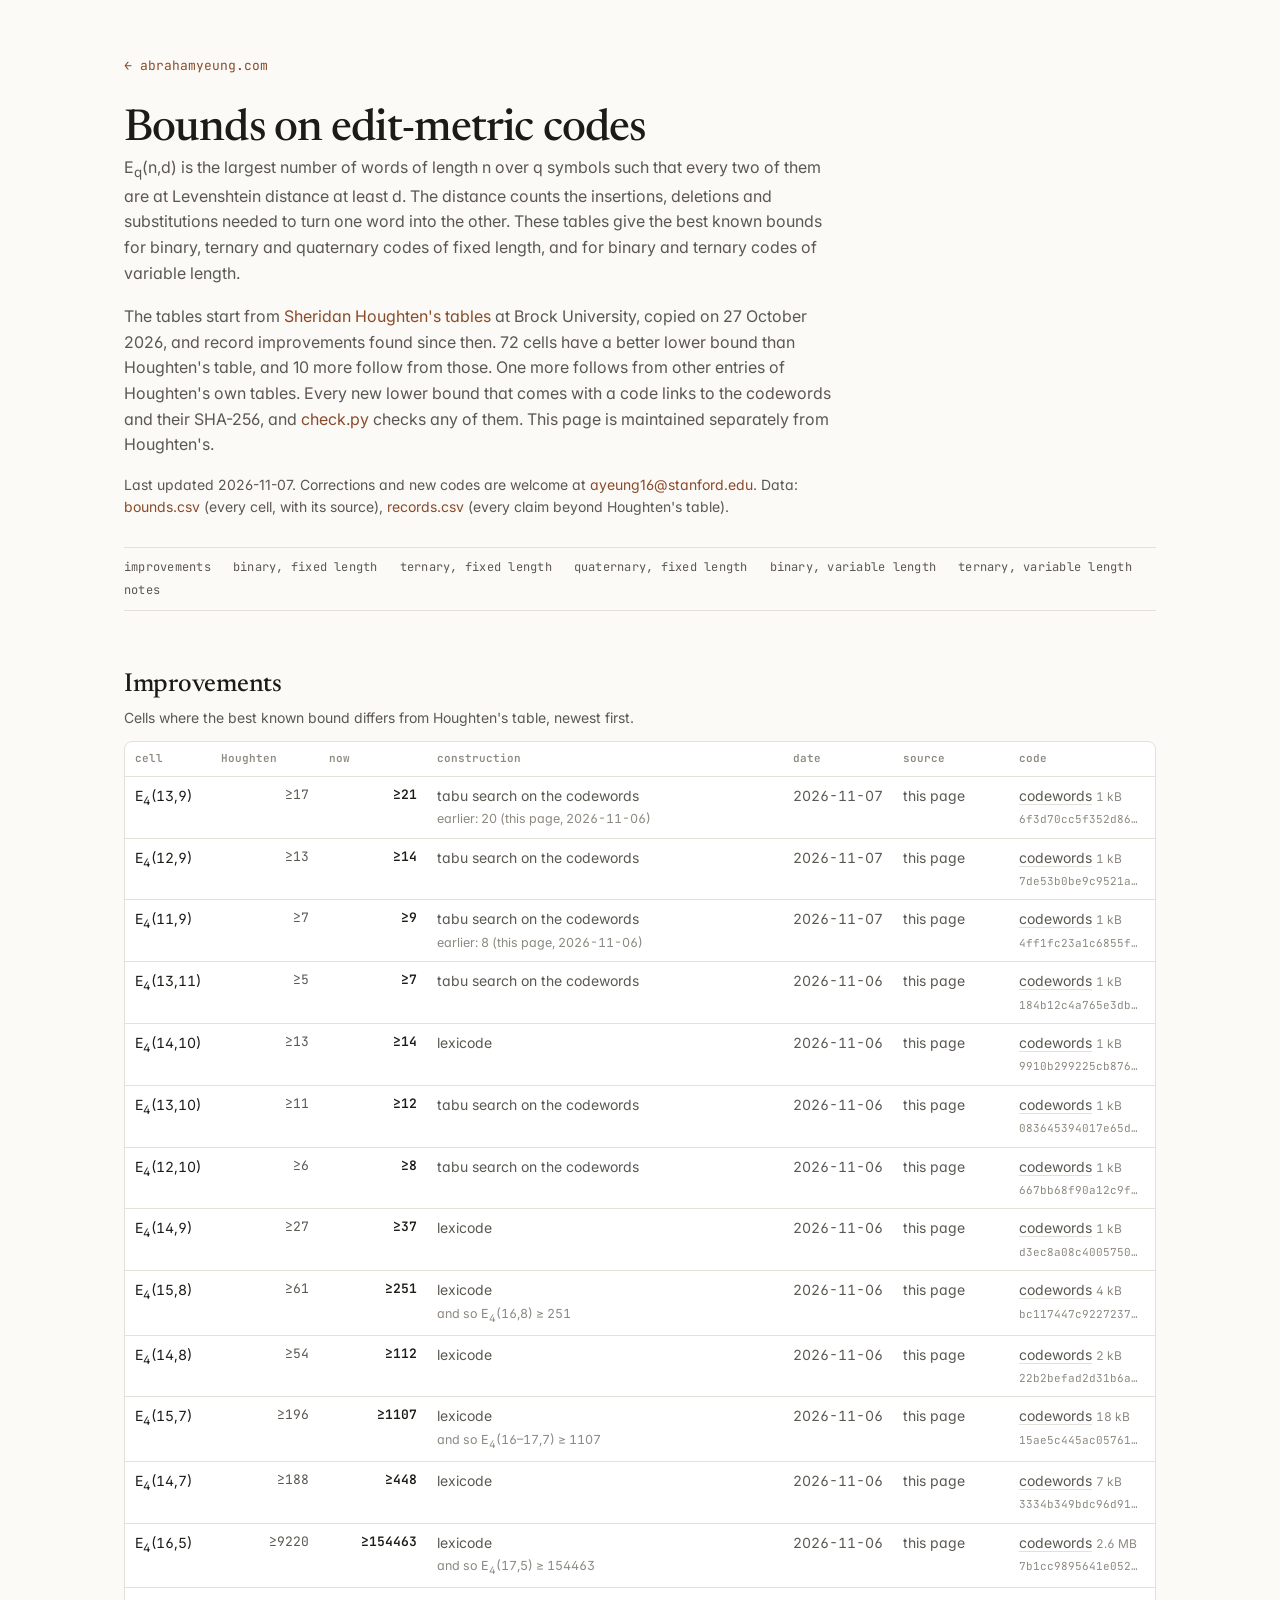
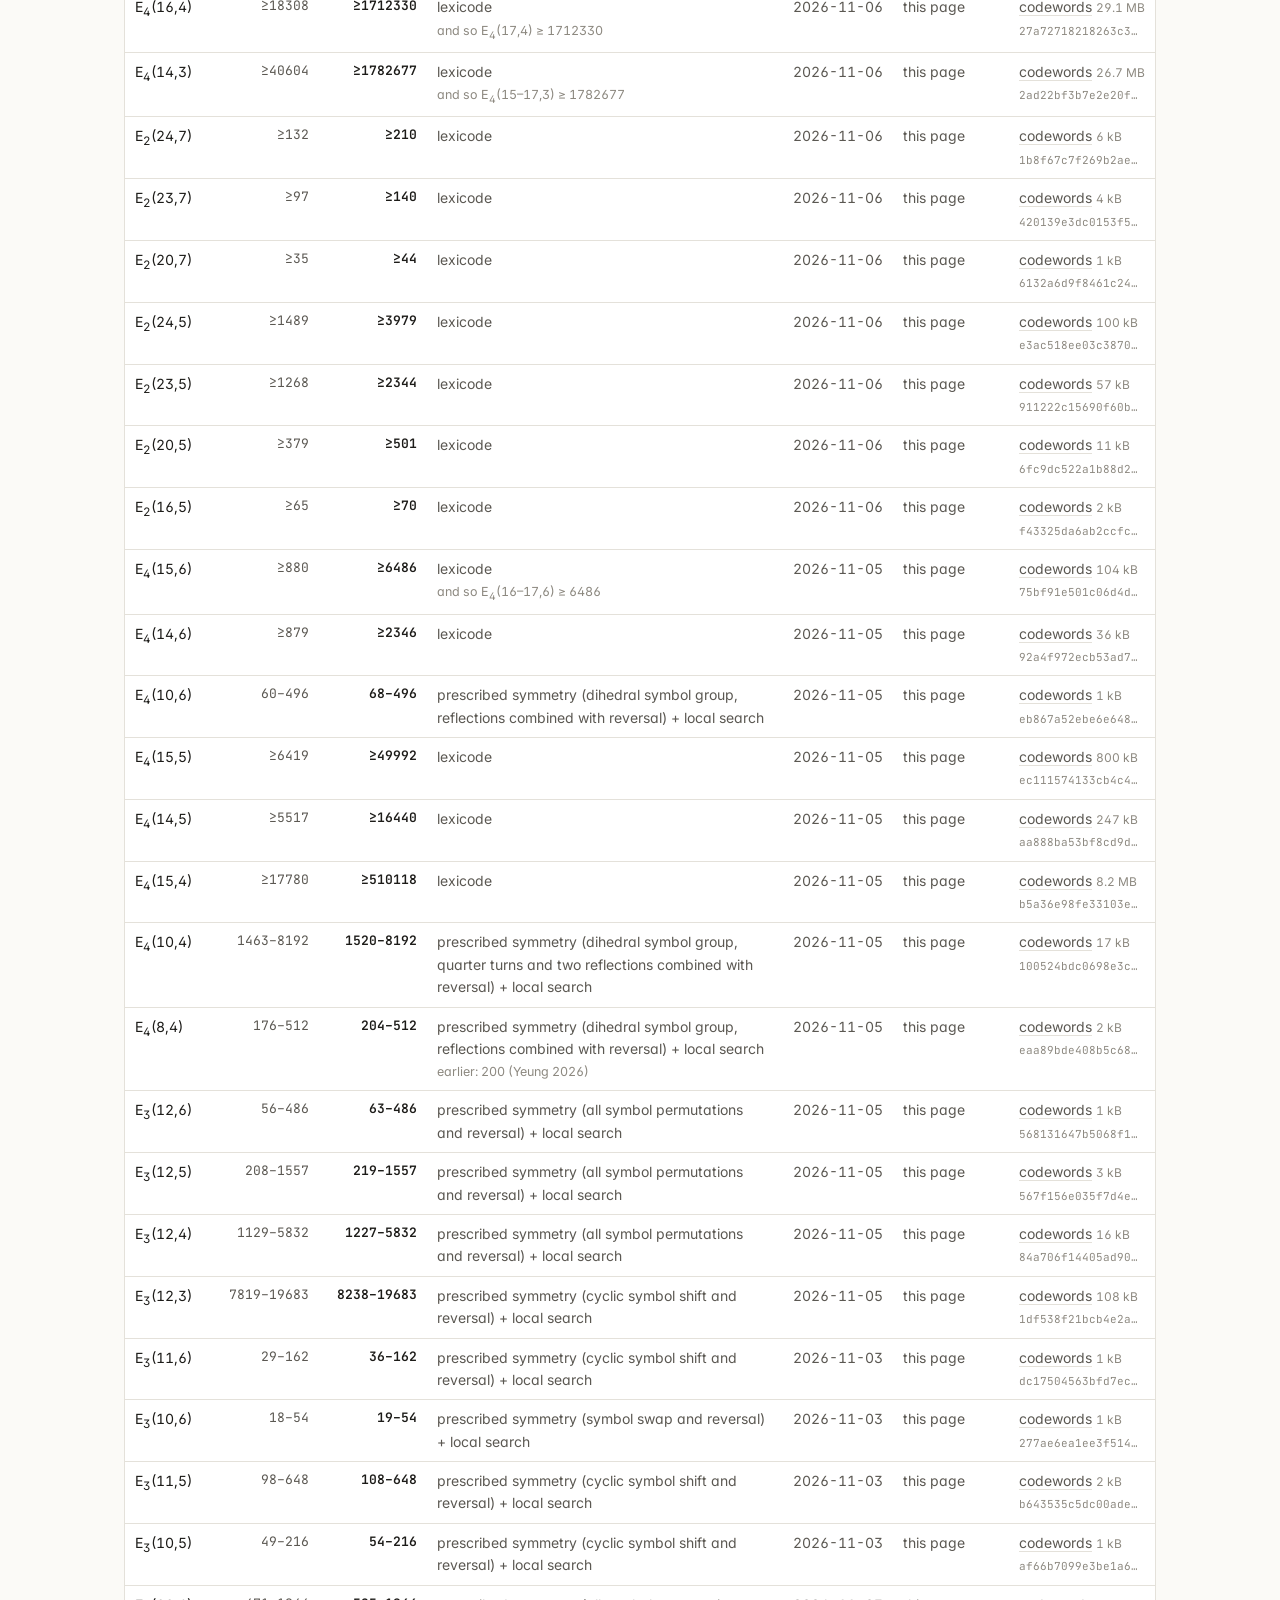
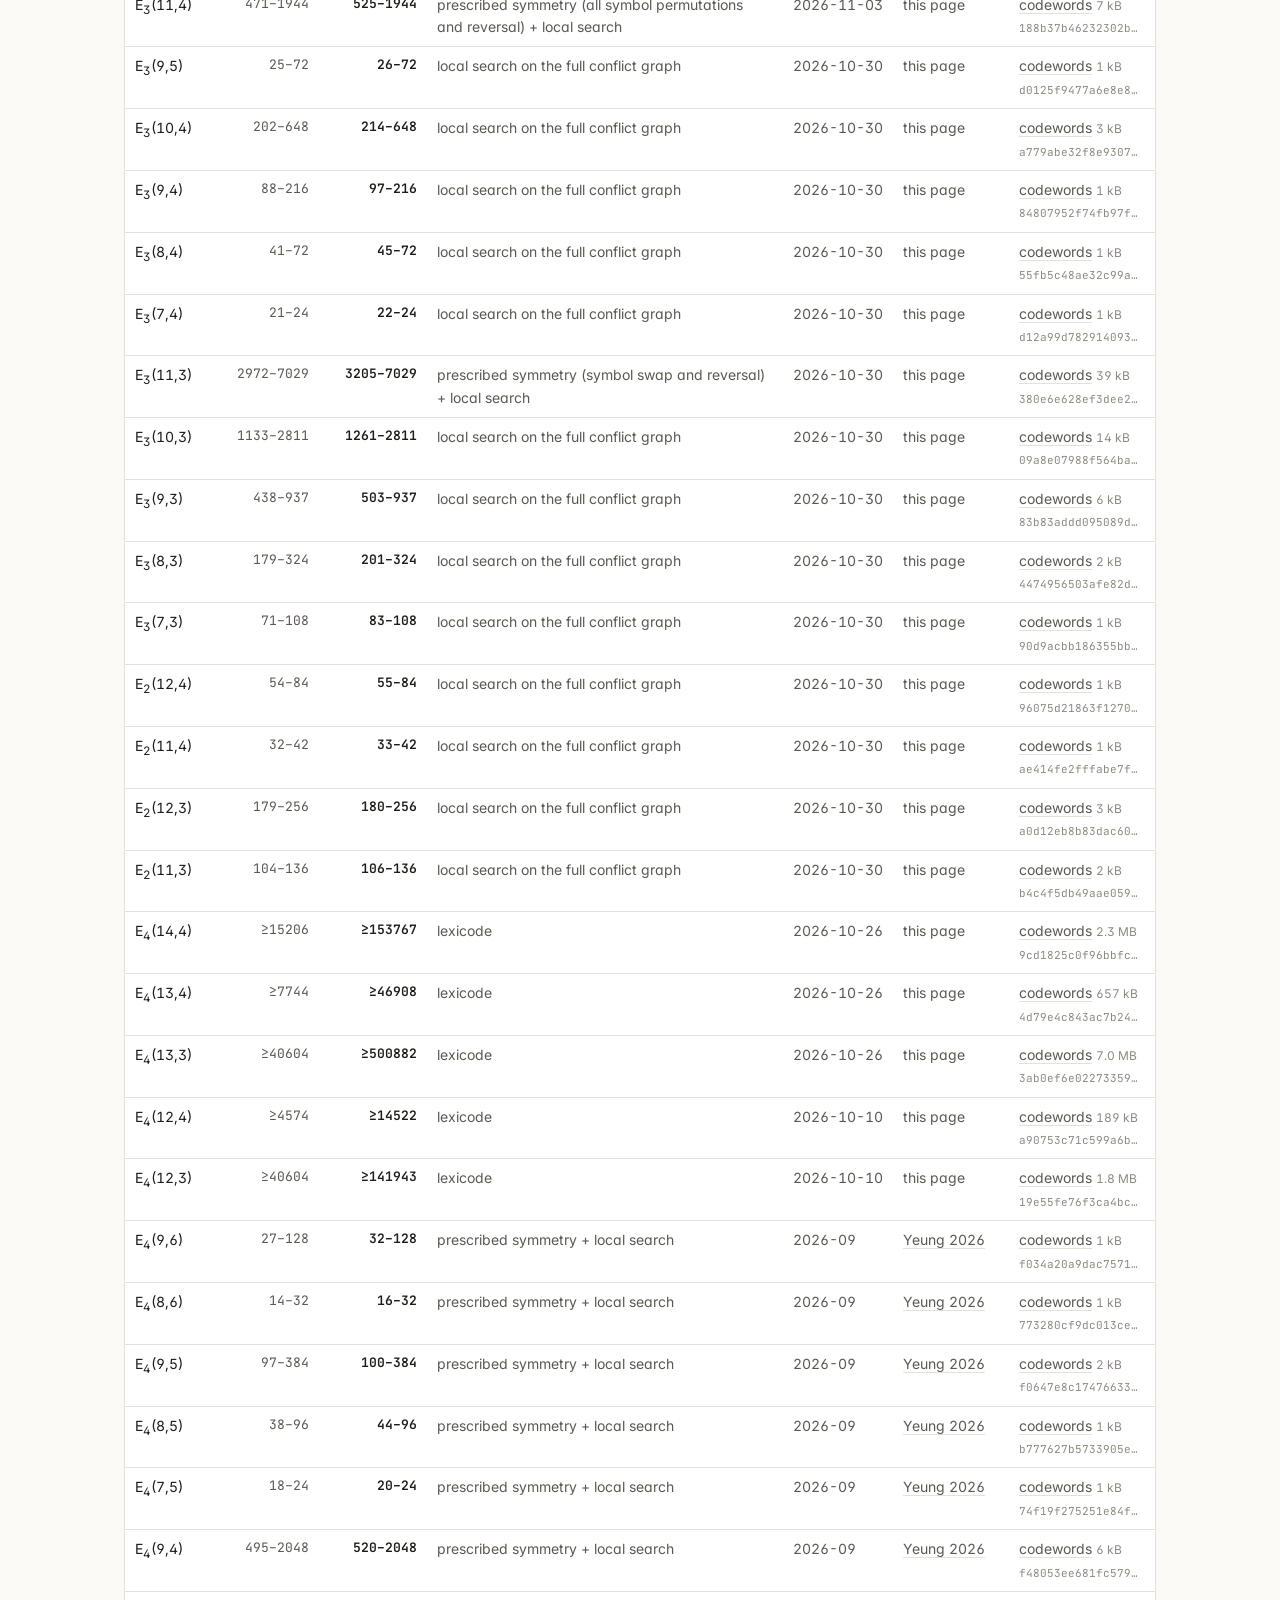
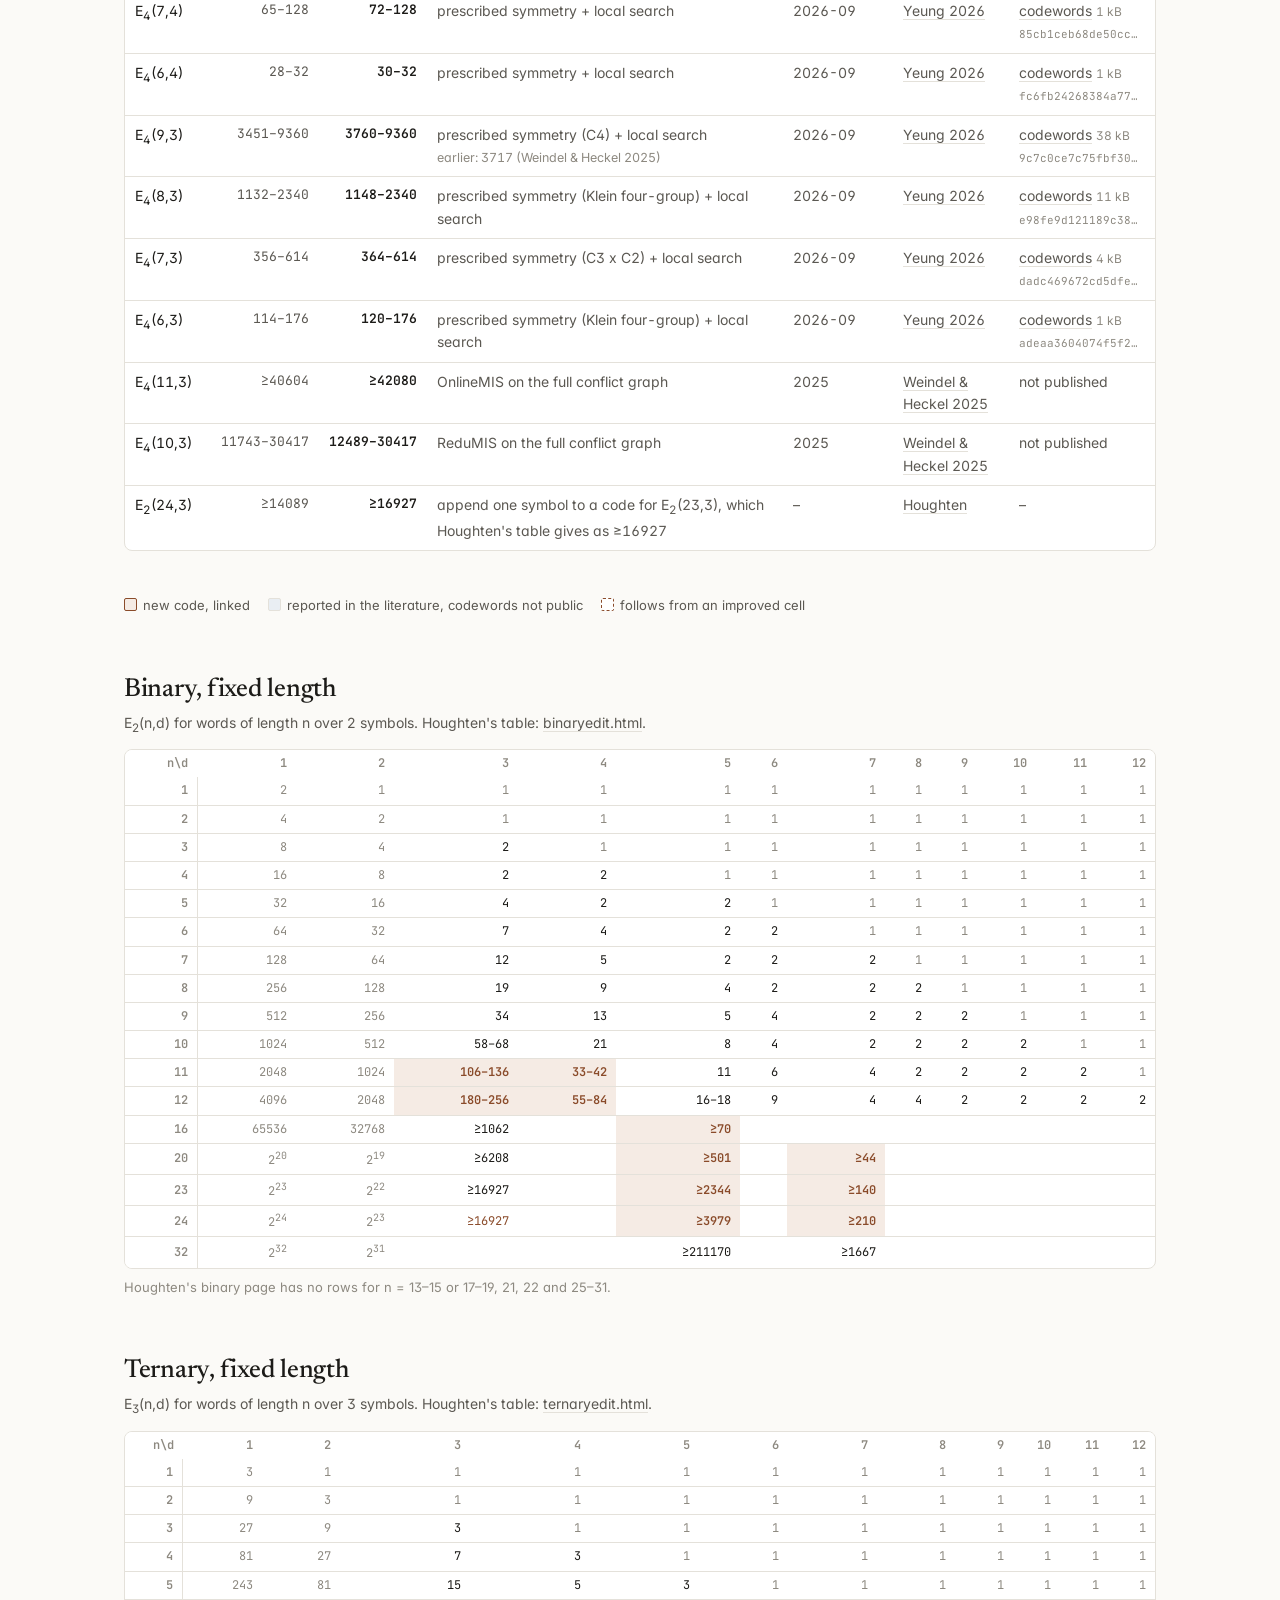
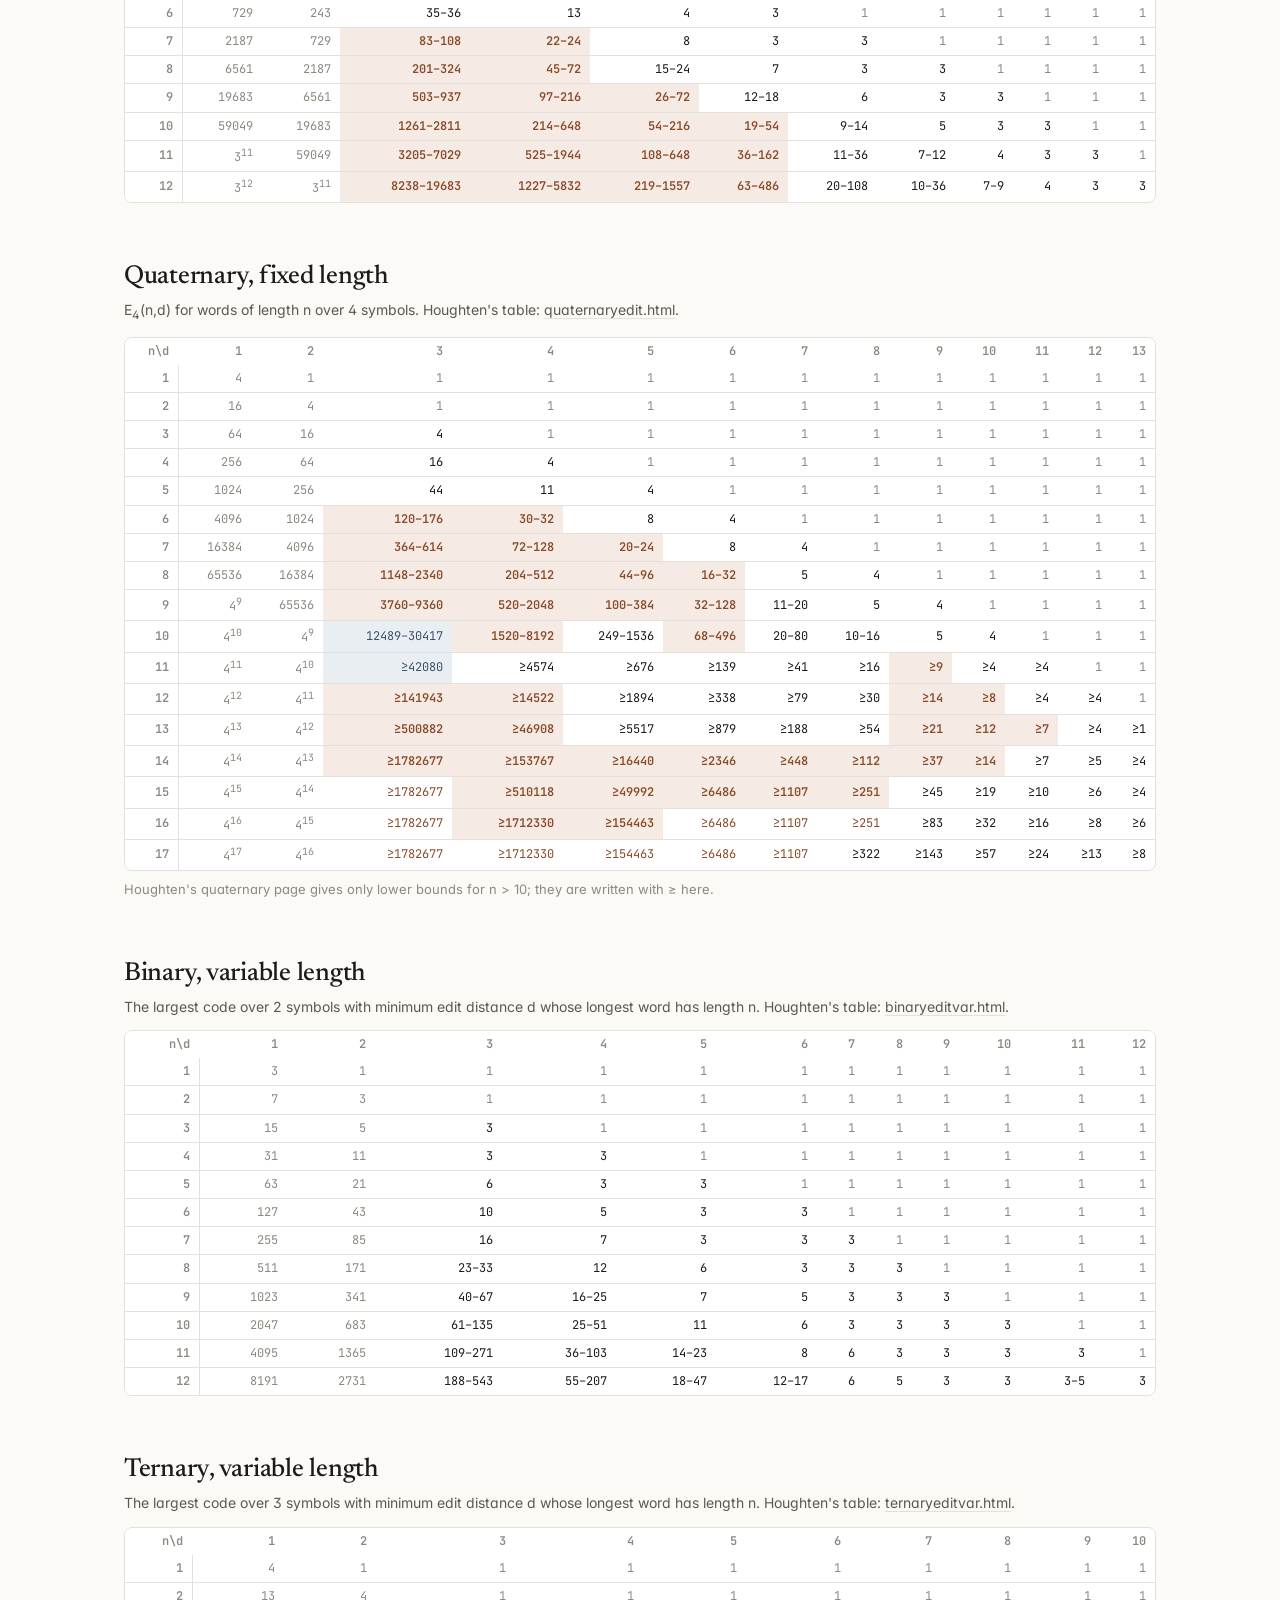
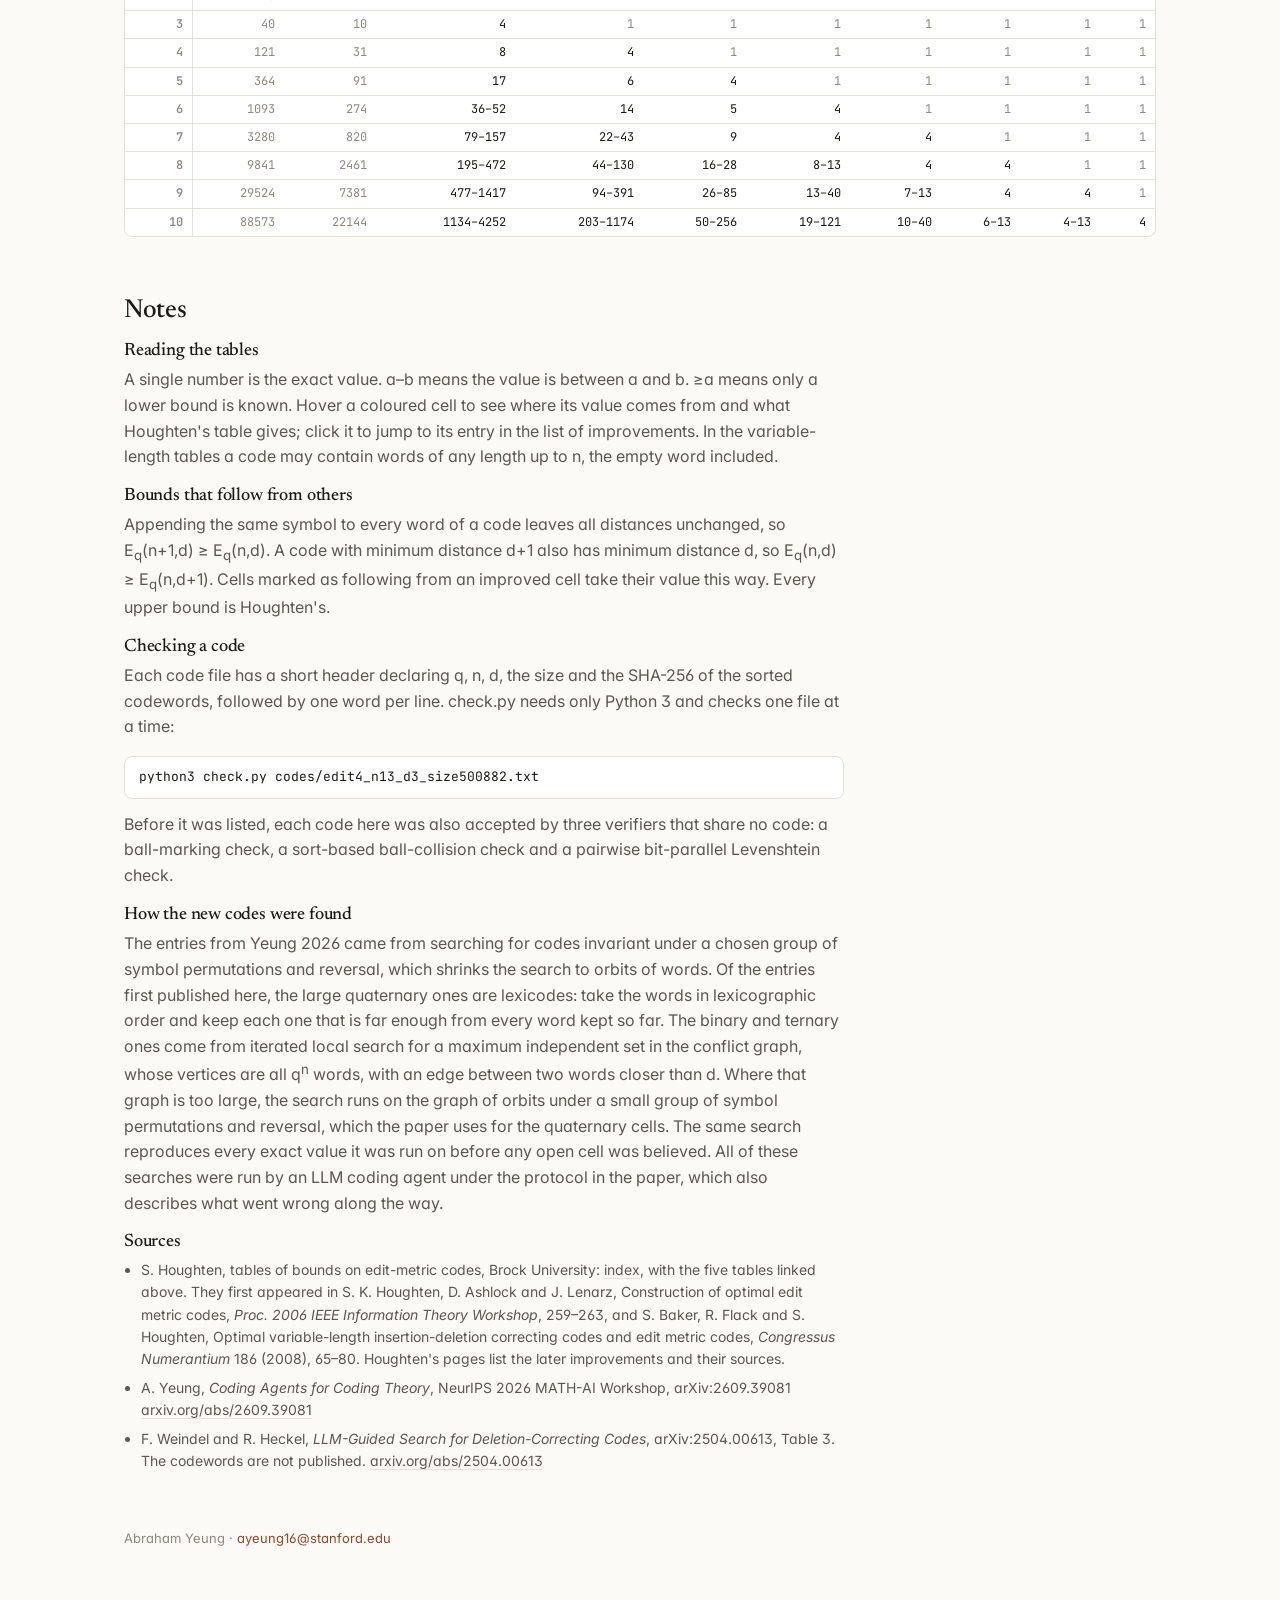
==== commit 0fb4e9f3: "E4(13,11) >= 7 (tabu search on the codewords) Co-Authored-By: Claude Opus 5.5 <noreply@anthropic.com" ====
--- a/edit-codes/index.html
+++ b/edit-codes/index.html
@@ -60,7 +60,7 @@
   <h1 style="margin-top:28px">Bounds on edit-metric codes</h1>
   <div class="prose">
     <p class="lede">E<sub>q</sub>(n,d) is the largest number of words of length n over q symbols such that every two of them are at Levenshtein distance at least d. The distance counts the insertions, deletions and substitutions needed to turn one word into the other. These tables give the best known bounds for binary, ternary and quaternary codes of fixed length, and for binary and ternary codes of variable length.</p>
-    <p>The tables start from <a href="https://www.cosc.brocku.ca/~shoughten/edit.html" target="_blank" rel="noopener">Sheridan Houghten's tables</a> at Brock University, copied on 27 October 2026, and record improvements found since then. 71 cells have a better lower bound than Houghten's table, and 10 more follow from those. One more follows from other entries of Houghten's own tables. Every new lower bound that comes with a code links to the codewords and their SHA-256, and <a href="check.py">check.py</a> checks any of them. This page is maintained separately from Houghten's.</p>
+    <p>The tables start from <a href="https://www.cosc.brocku.ca/~shoughten/edit.html" target="_blank" rel="noopener">Sheridan Houghten's tables</a> at Brock University, copied on 27 October 2026, and record improvements found since then. 72 cells have a better lower bound than Houghten's table, and 10 more follow from those. One more follows from other entries of Houghten's own tables. Every new lower bound that comes with a code links to the codewords and their SHA-256, and <a href="check.py">check.py</a> checks any of them. This page is maintained separately from Houghten's.</p>
     <p class="small muted">Last updated 2026-11-07. Corrections and new codes are welcome at <a href="mailto:ayeung16@stanford.edu">ayeung16@stanford.edu</a>. Data: <a href="bounds.csv">bounds.csv</a> (every cell, with its source), <a href="records.csv">records.csv</a> (every claim beyond Houghten's table).</p>
   </div>
   <nav class="nav"><a href="#changes">improvements</a> <a href="#binary">binary, fixed length</a> <a href="#ternary">ternary, fixed length</a> <a href="#quaternary">quaternary, fixed length</a> <a href="#binary-var">binary, variable length</a> <a href="#ternary-var">ternary, variable length</a> <a href="#notes">notes</a></nav>
@@ -68,13 +68,13 @@
   <section id="changes">
     <h2>Improvements</h2>
     <p class="sub">Cells where the best known bound differs from Houghten's table, newest first.</p>
-    <div class="scroll"><table class="ch"><thead><tr><th>cell</th><th>Houghten</th><th>now</th><th>construction</th><th>date</th><th>source</th><th>code</th></tr></thead><tbody><tr id="r4-13-9"><td class="cell">E<sub>4</sub>(13,9)</td><td class="num muted">&ge;17</td><td class="num"><b>&ge;21</b></td><td>tabu search on the codewords<div class="ex">earlier: 20 (this page, 2026-11-06)</div></td><td class="nw">2026-11-07</td><td>this page</td><td class="nw"><a href="codes/edit4_n13_d9_size21.txt">codewords</a> <span class="sz">1 kB</span><br><code class="sha" title="sha256 of the sorted codewords">6f3d70cc5f352d86&hellip;</code></td></tr><tr id="r4-12-9"><td class="cell">E<sub>4</sub>(12,9)</td><td class="num muted">&ge;13</td><td class="num"><b>&ge;14</b></td><td>tabu search on the codewords</td><td class="nw">2026-11-07</td><td>this page</td><td class="nw"><a href="codes/edit4_n12_d9_size14.txt">codewords</a> <span class="sz">1 kB</span><br><code class="sha" title="sha256 of the sorted codewords">7de53b0be9c9521a&hellip;</code></td></tr><tr id="r4-11-9"><td class="cell">E<sub>4</sub>(11,9)</td><td class="num muted">&ge;7</td><td class="num"><b>&ge;9</b></td><td>tabu search on the codewords<div class="ex">earlier: 8 (this page, 2026-11-06)</div></td><td class="nw">2026-11-07</td><td>this page</td><td class="nw"><a href="codes/edit4_n11_d9_size9.txt">codewords</a> <span class="sz">1 kB</span><br><code class="sha" title="sha256 of the sorted codewords">4ff1fc23a1c6855f&hellip;</code></td></tr><tr id="r4-14-10"><td class="cell">E<sub>4</sub>(14,10)</td><td class="num muted">&ge;13</td><td class="num"><b>&ge;14</b></td><td>lexicode</td><td class="nw">2026-11-06</td><td>this page</td><td class="nw"><a href="codes/edit4_n14_d10_size14.txt">codewords</a> <span class="sz">1 kB</span><br><code class="sha" title="sha256 of the sorted codewords">9910b299225cb876&hellip;</code></td></tr><tr id="r4-13-10"><td class="cell">E<sub>4</sub>(13,10)</td><td class="num muted">&ge;11</td><td class="num"><b>&ge;12</b></td><td>tabu search on the codewords</td><td class="nw">2026-11-06</td><td>this page</td><td class="nw"><a href="codes/edit4_n13_d10_size12.txt">codewords</a> <span class="sz">1 kB</span><br><code class="sha" title="sha256 of the sorted codewords">083645394017e65d&hellip;</code></td></tr><tr id="r4-12-10"><td class="cell">E<sub>4</sub>(12,10)</td><td class="num muted">&ge;6</td><td class="num"><b>&ge;8</b></td><td>tabu search on the codewords</td><td class="nw">2026-11-06</td><td>this page</td><td class="nw"><a href="codes/edit4_n12_d10_size8.txt">codewords</a> <span class="sz">1 kB</span><br><code class="sha" title="sha256 of the sorted codewords">667bb68f90a12c9f&hellip;</code></td></tr><tr id="r4-14-9"><td class="cell">E<sub>4</sub>(14,9)</td><td class="num muted">&ge;27</td><td class="num"><b>&ge;37</b></td><td>lexicode</td><td class="nw">2026-11-06</td><td>this page</td><td class="nw"><a href="codes/edit4_n14_d9_size37.txt">codewords</a> <span class="sz">1 kB</span><br><code class="sha" title="sha256 of the sorted codewords">d3ec8a08c4005750&hellip;</code></td></tr><tr id="r4-15-8"><td class="cell">E<sub>4</sub>(15,8)</td><td class="num muted">&ge;61</td><td class="num"><b>&ge;251</b></td><td>lexicode<div class="ex">and so E<sub>4</sub>(16,8) &ge; 251</div></td><td class="nw">2026-11-06</td><td>this page</td><td class="nw"><a href="codes/edit4_n15_d8_size251.txt">codewords</a> <span class="sz">4 kB</span><br><code class="sha" title="sha256 of the sorted codewords">bc117447c9227237&hellip;</code></td></tr><tr id="r4-14-8"><td class="cell">E<sub>4</sub>(14,8)</td><td class="num muted">&ge;54</td><td class="num"><b>&ge;112</b></td><td>lexicode</td><td class="nw">2026-11-06</td><td>this page</td><td class="nw"><a href="codes/edit4_n14_d8_size112.txt">codewords</a> <span class="sz">2 kB</span><br><code class="sha" title="sha256 of the sorted codewords">22b2befad2d31b6a&hellip;</code></td></tr><tr id="r4-15-7"><td class="cell">E<sub>4</sub>(15,7)</td><td class="num muted">&ge;196</td><td class="num"><b>&ge;1107</b></td><td>lexicode<div class="ex">and so E<sub>4</sub>(16&ndash;17,7) &ge; 1107</div></td><td class="nw">2026-11-06</td><td>this page</td><td class="nw"><a href="codes/edit4_n15_d7_size1107.txt">codewords</a> <span class="sz">18 kB</span><br><code class="sha" title="sha256 of the sorted codewords">15ae5c445ac05761&hellip;</code></td></tr><tr id="r4-14-7"><td class="cell">E<sub>4</sub>(14,7)</td><td class="num muted">&ge;188</td><td class="num"><b>&ge;448</b></td><td>lexicode</td><td class="nw">2026-11-06</td><td>this page</td><td class="nw"><a href="codes/edit4_n14_d7_size448.txt">codewords</a> <span class="sz">7 kB</span><br><code class="sha" title="sha256 of the sorted codewords">3334b349bdc96d91&hellip;</code></td></tr><tr id="r4-16-5"><td class="cell">E<sub>4</sub>(16,5)</td><td class="num muted">&ge;9220</td><td class="num"><b>&ge;154463</b></td><td>lexicode<div class="ex">and so E<sub>4</sub>(17,5) &ge; 154463</div></td><td class="nw">2026-11-06</td><td>this page</td><td class="nw"><a href="codes/edit4_n16_d5_size154463.txt">codewords</a> <span class="sz">2.6 MB</span><br><code class="sha" title="sha256 of the sorted codewords">7b1cc9895641e052&hellip;</code></td></tr><tr id="r4-16-4"><td class="cell">E<sub>4</sub>(16,4)</td><td class="num muted">&ge;18308</td><td class="num"><b>&ge;1712330</b></td><td>lexicode<div class="ex">and so E<sub>4</sub>(17,4) &ge; 1712330</div></td><td class="nw">2026-11-06</td><td>this page</td><td class="nw"><a href="codes/edit4_n16_d4_size1712330.txt">codewords</a> <span class="sz">29.1 MB</span><br><code class="sha" title="sha256 of the sorted codewords">27a72718218263c3&hellip;</code></td></tr><tr id="r4-14-3"><td class="cell">E<sub>4</sub>(14,3)</td><td class="num muted">&ge;40604</td><td class="num"><b>&ge;1782677</b></td><td>lexicode<div class="ex">and so E<sub>4</sub>(15&ndash;17,3) &ge; 1782677</div></td><td class="nw">2026-11-06</td><td>this page</td><td class="nw"><a href="codes/edit4_n14_d3_size1782677.txt">codewords</a> <span class="sz">26.7 MB</span><br><code class="sha" title="sha256 of the sorted codewords">2ad22bf3b7e2e20f&hellip;</code></td></tr><tr id="r2-24-7"><td class="cell">E<sub>2</sub>(24,7)</td><td class="num muted">&ge;132</td><td class="num"><b>&ge;210</b></td><td>lexicode</td><td class="nw">2026-11-06</td><td>this page</td><td class="nw"><a href="codes/edit2_n24_d7_size210.txt">codewords</a> <span class="sz">6 kB</span><br><code class="sha" title="sha256 of the sorted codewords">1b8f67c7f269b2ae&hellip;</code></td></tr><tr id="r2-23-7"><td class="cell">E<sub>2</sub>(23,7)</td><td class="num muted">&ge;97</td><td class="num"><b>&ge;140</b></td><td>lexicode</td><td class="nw">2026-11-06</td><td>this page</td><td class="nw"><a href="codes/edit2_n23_d7_size140.txt">codewords</a> <span class="sz">4 kB</span><br><code class="sha" title="sha256 of the sorted codewords">420139e3dc0153f5&hellip;</code></td></tr><tr id="r2-20-7"><td class="cell">E<sub>2</sub>(20,7)</td><td class="num muted">&ge;35</td><td class="num"><b>&ge;44</b></td><td>lexicode</td><td class="nw">2026-11-06</td><td>this page</td><td class="nw"><a href="codes/edit2_n20_d7_size44.txt">codewords</a> <span class="sz">1 kB</span><br><code class="sha" title="sha256 of the sorted codewords">6132a6d9f8461c24&hellip;</code></td></tr><tr id="r2-24-5"><td class="cell">E<sub>2</sub>(24,5)</td><td class="num muted">&ge;1489</td><td class="num"><b>&ge;3979</b></td><td>lexicode</td><td class="nw">2026-11-06</td><td>this page</td><td class="nw"><a href="codes/edit2_n24_d5_size3979.txt">codewords</a> <span class="sz">100 kB</span><br><code class="sha" title="sha256 of the sorted codewords">e3ac518ee03c3870&hellip;</code></td></tr><tr id="r2-23-5"><td class="cell">E<sub>2</sub>(23,5)</td><td class="num muted">&ge;1268</td><td class="num"><b>&ge;2344</b></td><td>lexicode</td><td class="nw">2026-11-06</td><td>this page</td><td class="nw"><a href="codes/edit2_n23_d5_size2344.txt">codewords</a> <span class="sz">57 kB</span><br><code class="sha" title="sha256 of the sorted codewords">911222c15690f60b&hellip;</code></td></tr><tr id="r2-20-5"><td class="cell">E<sub>2</sub>(20,5)</td><td class="num muted">&ge;379</td><td class="num"><b>&ge;501</b></td><td>lexicode</td><td class="nw">2026-11-06</td><td>this page</td><td class="nw"><a href="codes/edit2_n20_d5_size501.txt">codewords</a> <span class="sz">11 kB</span><br><code class="sha" title="sha256 of the sorted codewords">6fc9dc522a1b88d2&hellip;</code></td></tr><tr id="r2-16-5"><td class="cell">E<sub>2</sub>(16,5)</td><td class="num muted">&ge;65</td><td class="num"><b>&ge;70</b></td><td>lexicode</td><td class="nw">2026-11-06</td><td>this page</td><td class="nw"><a href="codes/edit2_n16_d5_size70.txt">codewords</a> <span class="sz">2 kB</span><br><code class="sha" title="sha256 of the sorted codewords">f43325da6ab2ccfc&hellip;</code></td></tr><tr id="r4-15-6"><td class="cell">E<sub>4</sub>(15,6)</td><td class="num muted">&ge;880</td><td class="num"><b>&ge;6486</b></td><td>lexicode<div class="ex">and so E<sub>4</sub>(16&ndash;17,6) &ge; 6486</div></td><td class="nw">2026-11-05</td><td>this page</td><td class="nw"><a href="codes/edit4_n15_d6_size6486.txt">codewords</a> <span class="sz">104 kB</span><br><code class="sha" title="sha256 of the sorted codewords">75bf91e501c06d4d&hellip;</code></td></tr><tr id="r4-14-6"><td class="cell">E<sub>4</sub>(14,6)</td><td class="num muted">&ge;879</td><td class="num"><b>&ge;2346</b></td><td>lexicode</td><td class="nw">2026-11-05</td><td>this page</td><td class="nw"><a href="codes/edit4_n14_d6_size2346.txt">codewords</a> <span class="sz">36 kB</span><br><code class="sha" title="sha256 of the sorted codewords">92a4f972ecb53ad7&hellip;</code></td></tr><tr id="r4-10-6"><td class="cell">E<sub>4</sub>(10,6)</td><td class="num muted">60&ndash;496</td><td class="num"><b>68&ndash;496</b></td><td>prescribed symmetry (dihedral symbol group, reflections combined with reversal) + local search</td><td class="nw">2026-11-05</td><td>this page</td><td class="nw"><a href="codes/edit4_n10_d6_size68.txt">codewords</a> <span class="sz">1 kB</span><br><code class="sha" title="sha256 of the sorted codewords">eb867a52ebe6e648&hellip;</code></td></tr><tr id="r4-15-5"><td class="cell">E<sub>4</sub>(15,5)</td><td class="num muted">&ge;6419</td><td class="num"><b>&ge;49992</b></td><td>lexicode</td><td class="nw">2026-11-05</td><td>this page</td><td class="nw"><a href="codes/edit4_n15_d5_size49992.txt">codewords</a> <span class="sz">800 kB</span><br><code class="sha" title="sha256 of the sorted codewords">ec111574133cb4c4&hellip;</code></td></tr><tr id="r4-14-5"><td class="cell">E<sub>4</sub>(14,5)</td><td class="num muted">&ge;5517</td><td class="num"><b>&ge;16440</b></td><td>lexicode</td><td class="nw">2026-11-05</td><td>this page</td><td class="nw"><a href="codes/edit4_n14_d5_size16440.txt">codewords</a> <span class="sz">247 kB</span><br><code class="sha" title="sha256 of the sorted codewords">aa888ba53bf8cd9d&hellip;</code></td></tr><tr id="r4-15-4"><td class="cell">E<sub>4</sub>(15,4)</td><td class="num muted">&ge;17780</td><td class="num"><b>&ge;510118</b></td><td>lexicode</td><td class="nw">2026-11-05</td><td>this page</td><td class="nw"><a href="codes/edit4_n15_d4_size510118.txt">codewords</a> <span class="sz">8.2 MB</span><br><code class="sha" title="sha256 of the sorted codewords">b5a36e98fe33103e&hellip;</code></td></tr><tr id="r4-10-4"><td class="cell">E<sub>4</sub>(10,4)</td><td class="num muted">1463&ndash;8192</td><td class="num"><b>1520&ndash;8192</b></td><td>prescribed symmetry (dihedral symbol group, quarter turns and two reflections combined with reversal) + local search</td><td class="nw">2026-11-05</td><td>this page</td><td class="nw"><a href="codes/edit4_n10_d4_size1520.txt">codewords</a> <span class="sz">17 kB</span><br><code class="sha" title="sha256 of the sorted codewords">100524bdc0698e3c&hellip;</code></td></tr><tr id="r4-8-4"><td class="cell">E<sub>4</sub>(8,4)</td><td class="num muted">176&ndash;512</td><td class="num"><b>204&ndash;512</b></td><td>prescribed symmetry (dihedral symbol group, reflections combined with reversal) + local search<div class="ex">earlier: 200 (Yeung 2026)</div></td><td class="nw">2026-11-05</td><td>this page</td><td class="nw"><a href="codes/edit4_n8_d4_size204.txt">codewords</a> <span class="sz">2 kB</span><br><code class="sha" title="sha256 of the sorted codewords">eaa89bde408b5c68&hellip;</code></td></tr><tr id="r3-12-6"><td class="cell">E<sub>3</sub>(12,6)</td><td class="num muted">56&ndash;486</td><td class="num"><b>63&ndash;486</b></td><td>prescribed symmetry (all symbol permutations and reversal) + local search</td><td class="nw">2026-11-05</td><td>this page</td><td class="nw"><a href="codes/edit3_n12_d6_size63.txt">codewords</a> <span class="sz">1 kB</span><br><code class="sha" title="sha256 of the sorted codewords">568131647b5068f1&hellip;</code></td></tr><tr id="r3-12-5"><td class="cell">E<sub>3</sub>(12,5)</td><td class="num muted">208&ndash;1557</td><td class="num"><b>219&ndash;1557</b></td><td>prescribed symmetry (all symbol permutations and reversal) + local search</td><td class="nw">2026-11-05</td><td>this page</td><td class="nw"><a href="codes/edit3_n12_d5_size219.txt">codewords</a> <span class="sz">3 kB</span><br><code class="sha" title="sha256 of the sorted codewords">567f156e035f7d4e&hellip;</code></td></tr><tr id="r3-12-4"><td class="cell">E<sub>3</sub>(12,4)</td><td class="num muted">1129&ndash;5832</td><td class="num"><b>1227&ndash;5832</b></td><td>prescribed symmetry (all symbol permutations and reversal) + local search</td><td class="nw">2026-11-05</td><td>this page</td><td class="nw"><a href="codes/edit3_n12_d4_size1227.txt">codewords</a> <span class="sz">16 kB</span><br><code class="sha" title="sha256 of the sorted codewords">84a706f14405ad90&hellip;</code></td></tr><tr id="r3-12-3"><td class="cell">E<sub>3</sub>(12,3)</td><td class="num muted">7819&ndash;19683</td><td class="num"><b>8238&ndash;19683</b></td><td>prescribed symmetry (cyclic symbol shift and reversal) + local search</td><td class="nw">2026-11-05</td><td>this page</td><td class="nw"><a href="codes/edit3_n12_d3_size8238.txt">codewords</a> <span class="sz">108 kB</span><br><code class="sha" title="sha256 of the sorted codewords">1df538f21bcb4e2a&hellip;</code></td></tr><tr id="r3-11-6"><td class="cell">E<sub>3</sub>(11,6)</td><td class="num muted">29&ndash;162</td><td class="num"><b>36&ndash;162</b></td><td>prescribed symmetry (cyclic symbol shift and reversal) + local search</td><td class="nw">2026-11-03</td><td>this page</td><td class="nw"><a href="codes/edit3_n11_d6_size36.txt">codewords</a> <span class="sz">1 kB</span><br><code class="sha" title="sha256 of the sorted codewords">dc17504563bfd7ec&hellip;</code></td></tr><tr id="r3-10-6"><td class="cell">E<sub>3</sub>(10,6)</td><td class="num muted">18&ndash;54</td><td class="num"><b>19&ndash;54</b></td><td>prescribed symmetry (symbol swap and reversal) + local search</td><td class="nw">2026-11-03</td><td>this page</td><td class="nw"><a href="codes/edit3_n10_d6_size19.txt">codewords</a> <span class="sz">1 kB</span><br><code class="sha" title="sha256 of the sorted codewords">277ae6ea1ee3f514&hellip;</code></td></tr><tr id="r3-11-5"><td class="cell">E<sub>3</sub>(11,5)</td><td class="num muted">98&ndash;648</td><td class="num"><b>108&ndash;648</b></td><td>prescribed symmetry (cyclic symbol shift and reversal) + local search</td><td class="nw">2026-11-03</td><td>this page</td><td class="nw"><a href="codes/edit3_n11_d5_size108.txt">codewords</a> <span class="sz">2 kB</span><br><code class="sha" title="sha256 of the sorted codewords">b643535c5dc00ade&hellip;</code></td></tr><tr id="r3-10-5"><td class="cell">E<sub>3</sub>(10,5)</td><td class="num muted">49&ndash;216</td><td class="num"><b>54&ndash;216</b></td><td>prescribed symmetry (cyclic symbol shift and reversal) + local search</td><td class="nw">2026-11-03</td><td>this page</td><td class="nw"><a href="codes/edit3_n10_d5_size54.txt">codewords</a> <span class="sz">1 kB</span><br><code class="sha" title="sha256 of the sorted codewords">af66b7099e3be1a6&hellip;</code></td></tr><tr id="r3-11-4"><td class="cell">E<sub>3</sub>(11,4)</td><td class="num muted">471&ndash;1944</td><td class="num"><b>525&ndash;1944</b></td><td>prescribed symmetry (all symbol permutations and reversal) + local search</td><td class="nw">2026-11-03</td><td>this page</td><td class="nw"><a href="codes/edit3_n11_d4_size525.txt">codewords</a> <span class="sz">7 kB</span><br><code class="sha" title="sha256 of the sorted codewords">188b37b46232302b&hellip;</code></td></tr><tr id="r3-9-5"><td class="cell">E<sub>3</sub>(9,5)</td><td class="num muted">25&ndash;72</td><td class="num"><b>26&ndash;72</b></td><td>local search on the full conflict graph</td><td class="nw">2026-10-30</td><td>this page</td><td class="nw"><a href="codes/edit3_n9_d5_size26.txt">codewords</a> <span class="sz">1 kB</span><br><code class="sha" title="sha256 of the sorted codewords">d0125f9477a6e8e8&hellip;</code></td></tr><tr id="r3-10-4"><td class="cell">E<sub>3</sub>(10,4)</td><td class="num muted">202&ndash;648</td><td class="num"><b>214&ndash;648</b></td><td>local search on the full conflict graph</td><td class="nw">2026-10-30</td><td>this page</td><td class="nw"><a href="codes/edit3_n10_d4_size214.txt">codewords</a> <span class="sz">3 kB</span><br><code class="sha" title="sha256 of the sorted codewords">a779abe32f8e9307&hellip;</code></td></tr><tr id="r3-9-4"><td class="cell">E<sub>3</sub>(9,4)</td><td class="num muted">88&ndash;216</td><td class="num"><b>97&ndash;216</b></td><td>local search on the full conflict graph</td><td class="nw">2026-10-30</td><td>this page</td><td class="nw"><a href="codes/edit3_n9_d4_size97.txt">codewords</a> <span class="sz">1 kB</span><br><code class="sha" title="sha256 of the sorted codewords">84807952f74fb97f&hellip;</code></td></tr><tr id="r3-8-4"><td class="cell">E<sub>3</sub>(8,4)</td><td class="num muted">41&ndash;72</td><td class="num"><b>45&ndash;72</b></td><td>local search on the full conflict graph</td><td class="nw">2026-10-30</td><td>this page</td><td class="nw"><a href="codes/edit3_n8_d4_size45.txt">codewords</a> <span class="sz">1 kB</span><br><code class="sha" title="sha256 of the sorted codewords">55fb5c48ae32c99a&hellip;</code></td></tr><tr id="r3-7-4"><td class="cell">E<sub>3</sub>(7,4)</td><td class="num muted">21&ndash;24</td><td class="num"><b>22&ndash;24</b></td><td>local search on the full conflict graph</td><td class="nw">2026-10-30</td><td>this page</td><td class="nw"><a href="codes/edit3_n7_d4_size22.txt">codewords</a> <span class="sz">1 kB</span><br><code class="sha" title="sha256 of the sorted codewords">d12a99d782914093&hellip;</code></td></tr><tr id="r3-11-3"><td class="cell">E<sub>3</sub>(11,3)</td><td class="num muted">2972&ndash;7029</td><td class="num"><b>3205&ndash;7029</b></td><td>prescribed symmetry (symbol swap and reversal) + local search</td><td class="nw">2026-10-30</td><td>this page</td><td class="nw"><a href="codes/edit3_n11_d3_size3205.txt">codewords</a> <span class="sz">39 kB</span><br><code class="sha" title="sha256 of the sorted codewords">380e6e628ef3dee2&hellip;</code></td></tr><tr id="r3-10-3"><td class="cell">E<sub>3</sub>(10,3)</td><td class="num muted">1133&ndash;2811</td><td class="num"><b>1261&ndash;2811</b></td><td>local search on the full conflict graph</td><td class="nw">2026-10-30</td><td>this page</td><td class="nw"><a href="codes/edit3_n10_d3_size1261.txt">codewords</a> <span class="sz">14 kB</span><br><code class="sha" title="sha256 of the sorted codewords">09a8e07988f564ba&hellip;</code></td></tr><tr id="r3-9-3"><td class="cell">E<sub>3</sub>(9,3)</td><td class="num muted">438&ndash;937</td><td class="num"><b>503&ndash;937</b></td><td>local search on the full conflict graph</td><td class="nw">2026-10-30</td><td>this page</td><td class="nw"><a href="codes/edit3_n9_d3_size503.txt">codewords</a> <span class="sz">6 kB</span><br><code class="sha" title="sha256 of the sorted codewords">83b83addd095089d&hellip;</code></td></tr><tr id="r3-8-3"><td class="cell">E<sub>3</sub>(8,3)</td><td class="num muted">179&ndash;324</td><td class="num"><b>201&ndash;324</b></td><td>local search on the full conflict graph</td><td class="nw">2026-10-30</td><td>this page</td><td class="nw"><a href="codes/edit3_n8_d3_size201.txt">codewords</a> <span class="sz">2 kB</span><br><code class="sha" title="sha256 of the sorted codewords">4474956503afe82d&hellip;</code></td></tr><tr id="r3-7-3"><td class="cell">E<sub>3</sub>(7,3)</td><td class="num muted">71&ndash;108</td><td class="num"><b>83&ndash;108</b></td><td>local search on the full conflict graph</td><td class="nw">2026-10-30</td><td>this page</td><td class="nw"><a href="codes/edit3_n7_d3_size83.txt">codewords</a> <span class="sz">1 kB</span><br><code class="sha" title="sha256 of the sorted codewords">90d9acbb186355bb&hellip;</code></td></tr><tr id="r2-12-4"><td class="cell">E<sub>2</sub>(12,4)</td><td class="num muted">54&ndash;84</td><td class="num"><b>55&ndash;84</b></td><td>local search on the full conflict graph</td><td class="nw">2026-10-30</td><td>this page</td><td class="nw"><a href="codes/edit2_n12_d4_size55.txt">codewords</a> <span class="sz">1 kB</span><br><code class="sha" title="sha256 of the sorted codewords">96075d21863f1270&hellip;</code></td></tr><tr id="r2-11-4"><td class="cell">E<sub>2</sub>(11,4)</td><td class="num muted">32&ndash;42</td><td class="num"><b>33&ndash;42</b></td><td>local search on the full conflict graph</td><td class="nw">2026-10-30</td><td>this page</td><td class="nw"><a href="codes/edit2_n11_d4_size33.txt">codewords</a> <span class="sz">1 kB</span><br><code class="sha" title="sha256 of the sorted codewords">ae414fe2fffabe7f&hellip;</code></td></tr><tr id="r2-12-3"><td class="cell">E<sub>2</sub>(12,3)</td><td class="num muted">179&ndash;256</td><td class="num"><b>180&ndash;256</b></td><td>local search on the full conflict graph</td><td class="nw">2026-10-30</td><td>this page</td><td class="nw"><a href="codes/edit2_n12_d3_size180.txt">codewords</a> <span class="sz">3 kB</span><br><code class="sha" title="sha256 of the sorted codewords">a0d12eb8b83dac60&hellip;</code></td></tr><tr id="r2-11-3"><td class="cell">E<sub>2</sub>(11,3)</td><td class="num muted">104&ndash;136</td><td class="num"><b>106&ndash;136</b></td><td>local search on the full conflict graph</td><td class="nw">2026-10-30</td><td>this page</td><td class="nw"><a href="codes/edit2_n11_d3_size106.txt">codewords</a> <span class="sz">2 kB</span><br><code class="sha" title="sha256 of the sorted codewords">b4c4f5db49aae059&hellip;</code></td></tr><tr id="r4-14-4"><td class="cell">E<sub>4</sub>(14,4)</td><td class="num muted">&ge;15206</td><td class="num"><b>&ge;153767</b></td><td>lexicode</td><td class="nw">2026-10-26</td><td>this page</td><td class="nw"><a href="codes/edit4_n14_d4_size153767.txt">codewords</a> <span class="sz">2.3 MB</span><br><code class="sha" title="sha256 of the sorted codewords">9cd1825c0f96bbfc&hellip;</code></td></tr><tr id="r4-13-4"><td class="cell">E<sub>4</sub>(13,4)</td><td class="num muted">&ge;7744</td><td class="num"><b>&ge;46908</b></td><td>lexicode</td><td class="nw">2026-10-26</td><td>this page</td><td class="nw"><a href="codes/edit4_n13_d4_size46908.txt">codewords</a> <span class="sz">657 kB</span><br><code class="sha" title="sha256 of the sorted codewords">4d79e4c843ac7b24&hellip;</code></td></tr><tr id="r4-13-3"><td class="cell">E<sub>4</sub>(13,3)</td><td class="num muted">&ge;40604</td><td class="num"><b>&ge;500882</b></td><td>lexicode</td><td class="nw">2026-10-26</td><td>this page</td><td class="nw"><a href="codes/edit4_n13_d3_size500882.txt">codewords</a> <span class="sz">7.0 MB</span><br><code class="sha" title="sha256 of the sorted codewords">3ab0ef6e02273359&hellip;</code></td></tr><tr id="r4-12-4"><td class="cell">E<sub>4</sub>(12,4)</td><td class="num muted">&ge;4574</td><td class="num"><b>&ge;14522</b></td><td>lexicode</td><td class="nw">2026-10-10</td><td>this page</td><td class="nw"><a href="codes/edit4_n12_d4_size14522.txt">codewords</a> <span class="sz">189 kB</span><br><code class="sha" title="sha256 of the sorted codewords">a90753c71c599a6b&hellip;</code></td></tr><tr id="r4-12-3"><td class="cell">E<sub>4</sub>(12,3)</td><td class="num muted">&ge;40604</td><td class="num"><b>&ge;141943</b></td><td>lexicode</td><td class="nw">2026-10-10</td><td>this page</td><td class="nw"><a href="codes/edit4_n12_d3_size141943.txt">codewords</a> <span class="sz">1.8 MB</span><br><code class="sha" title="sha256 of the sorted codewords">19e55fe76f3ca4bc&hellip;</code></td></tr><tr id="r4-9-6"><td class="cell">E<sub>4</sub>(9,6)</td><td class="num muted">27&ndash;128</td><td class="num"><b>32&ndash;128</b></td><td>prescribed symmetry + local search</td><td class="nw">2026-09</td><td><a href="https://arxiv.org/abs/2609.39081" target="_blank" rel="noopener">Yeung 2026</a></td><td class="nw"><a href="codes/edit4_n9_d6_size32.txt">codewords</a> <span class="sz">1 kB</span><br><code class="sha" title="sha256 of the sorted codewords">f034a20a9dac7571&hellip;</code></td></tr><tr id="r4-8-6"><td class="cell">E<sub>4</sub>(8,6)</td><td class="num muted">14&ndash;32</td><td class="num"><b>16&ndash;32</b></td><td>prescribed symmetry + local search</td><td class="nw">2026-09</td><td><a href="https://arxiv.org/abs/2609.39081" target="_blank" rel="noopener">Yeung 2026</a></td><td class="nw"><a href="codes/edit4_n8_d6_size16.txt">codewords</a> <span class="sz">1 kB</span><br><code class="sha" title="sha256 of the sorted codewords">773280cf9dc013ce&hellip;</code></td></tr><tr id="r4-9-5"><td class="cell">E<sub>4</sub>(9,5)</td><td class="num muted">97&ndash;384</td><td class="num"><b>100&ndash;384</b></td><td>prescribed symmetry + local search</td><td class="nw">2026-09</td><td><a href="https://arxiv.org/abs/2609.39081" target="_blank" rel="noopener">Yeung 2026</a></td><td class="nw"><a href="codes/edit4_n9_d5_size100.txt">codewords</a> <span class="sz">2 kB</span><br><code class="sha" title="sha256 of the sorted codewords">f0647e8c17476633&hellip;</code></td></tr><tr id="r4-8-5"><td class="cell">E<sub>4</sub>(8,5)</td><td class="num muted">38&ndash;96</td><td class="num"><b>44&ndash;96</b></td><td>prescribed symmetry + local search</td><td class="nw">2026-09</td><td><a href="https://arxiv.org/abs/2609.39081" target="_blank" rel="noopener">Yeung 2026</a></td><td class="nw"><a href="codes/edit4_n8_d5_size44.txt">codewords</a> <span class="sz">1 kB</span><br><code class="sha" title="sha256 of the sorted codewords">b777627b5733905e&hellip;</code></td></tr><tr id="r4-7-5"><td class="cell">E<sub>4</sub>(7,5)</td><td class="num muted">18&ndash;24</td><td class="num"><b>20&ndash;24</b></td><td>prescribed symmetry + local search</td><td class="nw">2026-09</td><td><a href="https://arxiv.org/abs/2609.39081" target="_blank" rel="noopener">Yeung 2026</a></td><td class="nw"><a href="codes/edit4_n7_d5_size20.txt">codewords</a> <span class="sz">1 kB</span><br><code class="sha" title="sha256 of the sorted codewords">74f19f275251e84f&hellip;</code></td></tr><tr id="r4-9-4"><td class="cell">E<sub>4</sub>(9,4)</td><td class="num muted">495&ndash;2048</td><td class="num"><b>520&ndash;2048</b></td><td>prescribed symmetry + local search</td><td class="nw">2026-09</td><td><a href="https://arxiv.org/abs/2609.39081" target="_blank" rel="noopener">Yeung 2026</a></td><td class="nw"><a href="codes/edit4_n9_d4_size520.txt">codewords</a> <span class="sz">6 kB</span><br><code class="sha" title="sha256 of the sorted codewords">f48053ee681fc579&hellip;</code></td></tr><tr id="r4-7-4"><td class="cell">E<sub>4</sub>(7,4)</td><td class="num muted">65&ndash;128</td><td class="num"><b>72&ndash;128</b></td><td>prescribed symmetry + local search</td><td class="nw">2026-09</td><td><a href="https://arxiv.org/abs/2609.39081" target="_blank" rel="noopener">Yeung 2026</a></td><td class="nw"><a href="codes/edit4_n7_d4_size72.txt">codewords</a> <span class="sz">1 kB</span><br><code class="sha" title="sha256 of the sorted codewords">85cb1ceb68de50cc&hellip;</code></td></tr><tr id="r4-6-4"><td class="cell">E<sub>4</sub>(6,4)</td><td class="num muted">28&ndash;32</td><td class="num"><b>30&ndash;32</b></td><td>prescribed symmetry + local search</td><td class="nw">2026-09</td><td><a href="https://arxiv.org/abs/2609.39081" target="_blank" rel="noopener">Yeung 2026</a></td><td class="nw"><a href="codes/edit4_n6_d4_size30.txt">codewords</a> <span class="sz">1 kB</span><br><code class="sha" title="sha256 of the sorted codewords">fc6fb24268384a77&hellip;</code></td></tr><tr id="r4-9-3"><td class="cell">E<sub>4</sub>(9,3)</td><td class="num muted">3451&ndash;9360</td><td class="num"><b>3760&ndash;9360</b></td><td>prescribed symmetry (C4) + local search<div class="ex">earlier: 3717 (Weindel &amp; Heckel 2025)</div></td><td class="nw">2026-09</td><td><a href="https://arxiv.org/abs/2609.39081" target="_blank" rel="noopener">Yeung 2026</a></td><td class="nw"><a href="codes/edit4_n9_d3_size3760.txt">codewords</a> <span class="sz">38 kB</span><br><code class="sha" title="sha256 of the sorted codewords">9c7c0ce7c75fbf30&hellip;</code></td></tr><tr id="r4-8-3"><td class="cell">E<sub>4</sub>(8,3)</td><td class="num muted">1132&ndash;2340</td><td class="num"><b>1148&ndash;2340</b></td><td>prescribed symmetry (Klein four-group) + local search</td><td class="nw">2026-09</td><td><a href="https://arxiv.org/abs/2609.39081" target="_blank" rel="noopener">Yeung 2026</a></td><td class="nw"><a href="codes/edit4_n8_d3_size1148.txt">codewords</a> <span class="sz">11 kB</span><br><code class="sha" title="sha256 of the sorted codewords">e98fe9d121189c38&hellip;</code></td></tr><tr id="r4-7-3"><td class="cell">E<sub>4</sub>(7,3)</td><td class="num muted">356&ndash;614</td><td class="num"><b>364&ndash;614</b></td><td>prescribed symmetry (C3 x C2) + local search</td><td class="nw">2026-09</td><td><a href="https://arxiv.org/abs/2609.39081" target="_blank" rel="noopener">Yeung 2026</a></td><td class="nw"><a href="codes/edit4_n7_d3_size364.txt">codewords</a> <span class="sz">4 kB</span><br><code class="sha" title="sha256 of the sorted codewords">dadc469672cd5dfe&hellip;</code></td></tr><tr id="r4-6-3"><td class="cell">E<sub>4</sub>(6,3)</td><td class="num muted">114&ndash;176</td><td class="num"><b>120&ndash;176</b></td><td>prescribed symmetry (Klein four-group) + local search</td><td class="nw">2026-09</td><td><a href="https://arxiv.org/abs/2609.39081" target="_blank" rel="noopener">Yeung 2026</a></td><td class="nw"><a href="codes/edit4_n6_d3_size120.txt">codewords</a> <span class="sz">1 kB</span><br><code class="sha" title="sha256 of the sorted codewords">adeaa3604074f5f2&hellip;</code></td></tr><tr id="r4-11-3"><td class="cell">E<sub>4</sub>(11,3)</td><td class="num muted">&ge;40604</td><td class="num"><b>&ge;42080</b></td><td>OnlineMIS on the full conflict graph</td><td class="nw">2025</td><td><a href="https://arxiv.org/abs/2504.00613" target="_blank" rel="noopener">Weindel &amp; Heckel 2025</a></td><td class="nw"><span class="muted">not published</span></td></tr><tr id="r4-10-3"><td class="cell">E<sub>4</sub>(10,3)</td><td class="num muted">11743&ndash;30417</td><td class="num"><b>12489&ndash;30417</b></td><td>ReduMIS on the full conflict graph</td><td class="nw">2025</td><td><a href="https://arxiv.org/abs/2504.00613" target="_blank" rel="noopener">Weindel &amp; Heckel 2025</a></td><td class="nw"><span class="muted">not published</span></td></tr><tr id="r2-24-3"><td class="cell">E<sub>2</sub>(24,3)</td><td class="num muted">&ge;14089</td><td class="num"><b>&ge;16927</b></td><td>append one symbol to a code for E<sub>2</sub>(23,3), which Houghten's table gives as &ge;16927</td><td class="nw">&ndash;</td><td><a href="https://www.cosc.brocku.ca/~shoughten/binaryedit.html" target="_blank" rel="noopener">Houghten</a></td><td class="nw">&ndash;</td></tr></tbody></table></div>
+    <div class="scroll"><table class="ch"><thead><tr><th>cell</th><th>Houghten</th><th>now</th><th>construction</th><th>date</th><th>source</th><th>code</th></tr></thead><tbody><tr id="r4-13-9"><td class="cell">E<sub>4</sub>(13,9)</td><td class="num muted">&ge;17</td><td class="num"><b>&ge;21</b></td><td>tabu search on the codewords<div class="ex">earlier: 20 (this page, 2026-11-06)</div></td><td class="nw">2026-11-07</td><td>this page</td><td class="nw"><a href="codes/edit4_n13_d9_size21.txt">codewords</a> <span class="sz">1 kB</span><br><code class="sha" title="sha256 of the sorted codewords">6f3d70cc5f352d86&hellip;</code></td></tr><tr id="r4-12-9"><td class="cell">E<sub>4</sub>(12,9)</td><td class="num muted">&ge;13</td><td class="num"><b>&ge;14</b></td><td>tabu search on the codewords</td><td class="nw">2026-11-07</td><td>this page</td><td class="nw"><a href="codes/edit4_n12_d9_size14.txt">codewords</a> <span class="sz">1 kB</span><br><code class="sha" title="sha256 of the sorted codewords">7de53b0be9c9521a&hellip;</code></td></tr><tr id="r4-11-9"><td class="cell">E<sub>4</sub>(11,9)</td><td class="num muted">&ge;7</td><td class="num"><b>&ge;9</b></td><td>tabu search on the codewords<div class="ex">earlier: 8 (this page, 2026-11-06)</div></td><td class="nw">2026-11-07</td><td>this page</td><td class="nw"><a href="codes/edit4_n11_d9_size9.txt">codewords</a> <span class="sz">1 kB</span><br><code class="sha" title="sha256 of the sorted codewords">4ff1fc23a1c6855f&hellip;</code></td></tr><tr id="r4-13-11"><td class="cell">E<sub>4</sub>(13,11)</td><td class="num muted">&ge;5</td><td class="num"><b>&ge;7</b></td><td>tabu search on the codewords</td><td class="nw">2026-11-06</td><td>this page</td><td class="nw"><a href="codes/edit4_n13_d11_size7.txt">codewords</a> <span class="sz">1 kB</span><br><code class="sha" title="sha256 of the sorted codewords">184b12c4a765e3db&hellip;</code></td></tr><tr id="r4-14-10"><td class="cell">E<sub>4</sub>(14,10)</td><td class="num muted">&ge;13</td><td class="num"><b>&ge;14</b></td><td>lexicode</td><td class="nw">2026-11-06</td><td>this page</td><td class="nw"><a href="codes/edit4_n14_d10_size14.txt">codewords</a> <span class="sz">1 kB</span><br><code class="sha" title="sha256 of the sorted codewords">9910b299225cb876&hellip;</code></td></tr><tr id="r4-13-10"><td class="cell">E<sub>4</sub>(13,10)</td><td class="num muted">&ge;11</td><td class="num"><b>&ge;12</b></td><td>tabu search on the codewords</td><td class="nw">2026-11-06</td><td>this page</td><td class="nw"><a href="codes/edit4_n13_d10_size12.txt">codewords</a> <span class="sz">1 kB</span><br><code class="sha" title="sha256 of the sorted codewords">083645394017e65d&hellip;</code></td></tr><tr id="r4-12-10"><td class="cell">E<sub>4</sub>(12,10)</td><td class="num muted">&ge;6</td><td class="num"><b>&ge;8</b></td><td>tabu search on the codewords</td><td class="nw">2026-11-06</td><td>this page</td><td class="nw"><a href="codes/edit4_n12_d10_size8.txt">codewords</a> <span class="sz">1 kB</span><br><code class="sha" title="sha256 of the sorted codewords">667bb68f90a12c9f&hellip;</code></td></tr><tr id="r4-14-9"><td class="cell">E<sub>4</sub>(14,9)</td><td class="num muted">&ge;27</td><td class="num"><b>&ge;37</b></td><td>lexicode</td><td class="nw">2026-11-06</td><td>this page</td><td class="nw"><a href="codes/edit4_n14_d9_size37.txt">codewords</a> <span class="sz">1 kB</span><br><code class="sha" title="sha256 of the sorted codewords">d3ec8a08c4005750&hellip;</code></td></tr><tr id="r4-15-8"><td class="cell">E<sub>4</sub>(15,8)</td><td class="num muted">&ge;61</td><td class="num"><b>&ge;251</b></td><td>lexicode<div class="ex">and so E<sub>4</sub>(16,8) &ge; 251</div></td><td class="nw">2026-11-06</td><td>this page</td><td class="nw"><a href="codes/edit4_n15_d8_size251.txt">codewords</a> <span class="sz">4 kB</span><br><code class="sha" title="sha256 of the sorted codewords">bc117447c9227237&hellip;</code></td></tr><tr id="r4-14-8"><td class="cell">E<sub>4</sub>(14,8)</td><td class="num muted">&ge;54</td><td class="num"><b>&ge;112</b></td><td>lexicode</td><td class="nw">2026-11-06</td><td>this page</td><td class="nw"><a href="codes/edit4_n14_d8_size112.txt">codewords</a> <span class="sz">2 kB</span><br><code class="sha" title="sha256 of the sorted codewords">22b2befad2d31b6a&hellip;</code></td></tr><tr id="r4-15-7"><td class="cell">E<sub>4</sub>(15,7)</td><td class="num muted">&ge;196</td><td class="num"><b>&ge;1107</b></td><td>lexicode<div class="ex">and so E<sub>4</sub>(16&ndash;17,7) &ge; 1107</div></td><td class="nw">2026-11-06</td><td>this page</td><td class="nw"><a href="codes/edit4_n15_d7_size1107.txt">codewords</a> <span class="sz">18 kB</span><br><code class="sha" title="sha256 of the sorted codewords">15ae5c445ac05761&hellip;</code></td></tr><tr id="r4-14-7"><td class="cell">E<sub>4</sub>(14,7)</td><td class="num muted">&ge;188</td><td class="num"><b>&ge;448</b></td><td>lexicode</td><td class="nw">2026-11-06</td><td>this page</td><td class="nw"><a href="codes/edit4_n14_d7_size448.txt">codewords</a> <span class="sz">7 kB</span><br><code class="sha" title="sha256 of the sorted codewords">3334b349bdc96d91&hellip;</code></td></tr><tr id="r4-16-5"><td class="cell">E<sub>4</sub>(16,5)</td><td class="num muted">&ge;9220</td><td class="num"><b>&ge;154463</b></td><td>lexicode<div class="ex">and so E<sub>4</sub>(17,5) &ge; 154463</div></td><td class="nw">2026-11-06</td><td>this page</td><td class="nw"><a href="codes/edit4_n16_d5_size154463.txt">codewords</a> <span class="sz">2.6 MB</span><br><code class="sha" title="sha256 of the sorted codewords">7b1cc9895641e052&hellip;</code></td></tr><tr id="r4-16-4"><td class="cell">E<sub>4</sub>(16,4)</td><td class="num muted">&ge;18308</td><td class="num"><b>&ge;1712330</b></td><td>lexicode<div class="ex">and so E<sub>4</sub>(17,4) &ge; 1712330</div></td><td class="nw">2026-11-06</td><td>this page</td><td class="nw"><a href="codes/edit4_n16_d4_size1712330.txt">codewords</a> <span class="sz">29.1 MB</span><br><code class="sha" title="sha256 of the sorted codewords">27a72718218263c3&hellip;</code></td></tr><tr id="r4-14-3"><td class="cell">E<sub>4</sub>(14,3)</td><td class="num muted">&ge;40604</td><td class="num"><b>&ge;1782677</b></td><td>lexicode<div class="ex">and so E<sub>4</sub>(15&ndash;17,3) &ge; 1782677</div></td><td class="nw">2026-11-06</td><td>this page</td><td class="nw"><a href="codes/edit4_n14_d3_size1782677.txt">codewords</a> <span class="sz">26.7 MB</span><br><code class="sha" title="sha256 of the sorted codewords">2ad22bf3b7e2e20f&hellip;</code></td></tr><tr id="r2-24-7"><td class="cell">E<sub>2</sub>(24,7)</td><td class="num muted">&ge;132</td><td class="num"><b>&ge;210</b></td><td>lexicode</td><td class="nw">2026-11-06</td><td>this page</td><td class="nw"><a href="codes/edit2_n24_d7_size210.txt">codewords</a> <span class="sz">6 kB</span><br><code class="sha" title="sha256 of the sorted codewords">1b8f67c7f269b2ae&hellip;</code></td></tr><tr id="r2-23-7"><td class="cell">E<sub>2</sub>(23,7)</td><td class="num muted">&ge;97</td><td class="num"><b>&ge;140</b></td><td>lexicode</td><td class="nw">2026-11-06</td><td>this page</td><td class="nw"><a href="codes/edit2_n23_d7_size140.txt">codewords</a> <span class="sz">4 kB</span><br><code class="sha" title="sha256 of the sorted codewords">420139e3dc0153f5&hellip;</code></td></tr><tr id="r2-20-7"><td class="cell">E<sub>2</sub>(20,7)</td><td class="num muted">&ge;35</td><td class="num"><b>&ge;44</b></td><td>lexicode</td><td class="nw">2026-11-06</td><td>this page</td><td class="nw"><a href="codes/edit2_n20_d7_size44.txt">codewords</a> <span class="sz">1 kB</span><br><code class="sha" title="sha256 of the sorted codewords">6132a6d9f8461c24&hellip;</code></td></tr><tr id="r2-24-5"><td class="cell">E<sub>2</sub>(24,5)</td><td class="num muted">&ge;1489</td><td class="num"><b>&ge;3979</b></td><td>lexicode</td><td class="nw">2026-11-06</td><td>this page</td><td class="nw"><a href="codes/edit2_n24_d5_size3979.txt">codewords</a> <span class="sz">100 kB</span><br><code class="sha" title="sha256 of the sorted codewords">e3ac518ee03c3870&hellip;</code></td></tr><tr id="r2-23-5"><td class="cell">E<sub>2</sub>(23,5)</td><td class="num muted">&ge;1268</td><td class="num"><b>&ge;2344</b></td><td>lexicode</td><td class="nw">2026-11-06</td><td>this page</td><td class="nw"><a href="codes/edit2_n23_d5_size2344.txt">codewords</a> <span class="sz">57 kB</span><br><code class="sha" title="sha256 of the sorted codewords">911222c15690f60b&hellip;</code></td></tr><tr id="r2-20-5"><td class="cell">E<sub>2</sub>(20,5)</td><td class="num muted">&ge;379</td><td class="num"><b>&ge;501</b></td><td>lexicode</td><td class="nw">2026-11-06</td><td>this page</td><td class="nw"><a href="codes/edit2_n20_d5_size501.txt">codewords</a> <span class="sz">11 kB</span><br><code class="sha" title="sha256 of the sorted codewords">6fc9dc522a1b88d2&hellip;</code></td></tr><tr id="r2-16-5"><td class="cell">E<sub>2</sub>(16,5)</td><td class="num muted">&ge;65</td><td class="num"><b>&ge;70</b></td><td>lexicode</td><td class="nw">2026-11-06</td><td>this page</td><td class="nw"><a href="codes/edit2_n16_d5_size70.txt">codewords</a> <span class="sz">2 kB</span><br><code class="sha" title="sha256 of the sorted codewords">f43325da6ab2ccfc&hellip;</code></td></tr><tr id="r4-15-6"><td class="cell">E<sub>4</sub>(15,6)</td><td class="num muted">&ge;880</td><td class="num"><b>&ge;6486</b></td><td>lexicode<div class="ex">and so E<sub>4</sub>(16&ndash;17,6) &ge; 6486</div></td><td class="nw">2026-11-05</td><td>this page</td><td class="nw"><a href="codes/edit4_n15_d6_size6486.txt">codewords</a> <span class="sz">104 kB</span><br><code class="sha" title="sha256 of the sorted codewords">75bf91e501c06d4d&hellip;</code></td></tr><tr id="r4-14-6"><td class="cell">E<sub>4</sub>(14,6)</td><td class="num muted">&ge;879</td><td class="num"><b>&ge;2346</b></td><td>lexicode</td><td class="nw">2026-11-05</td><td>this page</td><td class="nw"><a href="codes/edit4_n14_d6_size2346.txt">codewords</a> <span class="sz">36 kB</span><br><code class="sha" title="sha256 of the sorted codewords">92a4f972ecb53ad7&hellip;</code></td></tr><tr id="r4-10-6"><td class="cell">E<sub>4</sub>(10,6)</td><td class="num muted">60&ndash;496</td><td class="num"><b>68&ndash;496</b></td><td>prescribed symmetry (dihedral symbol group, reflections combined with reversal) + local search</td><td class="nw">2026-11-05</td><td>this page</td><td class="nw"><a href="codes/edit4_n10_d6_size68.txt">codewords</a> <span class="sz">1 kB</span><br><code class="sha" title="sha256 of the sorted codewords">eb867a52ebe6e648&hellip;</code></td></tr><tr id="r4-15-5"><td class="cell">E<sub>4</sub>(15,5)</td><td class="num muted">&ge;6419</td><td class="num"><b>&ge;49992</b></td><td>lexicode</td><td class="nw">2026-11-05</td><td>this page</td><td class="nw"><a href="codes/edit4_n15_d5_size49992.txt">codewords</a> <span class="sz">800 kB</span><br><code class="sha" title="sha256 of the sorted codewords">ec111574133cb4c4&hellip;</code></td></tr><tr id="r4-14-5"><td class="cell">E<sub>4</sub>(14,5)</td><td class="num muted">&ge;5517</td><td class="num"><b>&ge;16440</b></td><td>lexicode</td><td class="nw">2026-11-05</td><td>this page</td><td class="nw"><a href="codes/edit4_n14_d5_size16440.txt">codewords</a> <span class="sz">247 kB</span><br><code class="sha" title="sha256 of the sorted codewords">aa888ba53bf8cd9d&hellip;</code></td></tr><tr id="r4-15-4"><td class="cell">E<sub>4</sub>(15,4)</td><td class="num muted">&ge;17780</td><td class="num"><b>&ge;510118</b></td><td>lexicode</td><td class="nw">2026-11-05</td><td>this page</td><td class="nw"><a href="codes/edit4_n15_d4_size510118.txt">codewords</a> <span class="sz">8.2 MB</span><br><code class="sha" title="sha256 of the sorted codewords">b5a36e98fe33103e&hellip;</code></td></tr><tr id="r4-10-4"><td class="cell">E<sub>4</sub>(10,4)</td><td class="num muted">1463&ndash;8192</td><td class="num"><b>1520&ndash;8192</b></td><td>prescribed symmetry (dihedral symbol group, quarter turns and two reflections combined with reversal) + local search</td><td class="nw">2026-11-05</td><td>this page</td><td class="nw"><a href="codes/edit4_n10_d4_size1520.txt">codewords</a> <span class="sz">17 kB</span><br><code class="sha" title="sha256 of the sorted codewords">100524bdc0698e3c&hellip;</code></td></tr><tr id="r4-8-4"><td class="cell">E<sub>4</sub>(8,4)</td><td class="num muted">176&ndash;512</td><td class="num"><b>204&ndash;512</b></td><td>prescribed symmetry (dihedral symbol group, reflections combined with reversal) + local search<div class="ex">earlier: 200 (Yeung 2026)</div></td><td class="nw">2026-11-05</td><td>this page</td><td class="nw"><a href="codes/edit4_n8_d4_size204.txt">codewords</a> <span class="sz">2 kB</span><br><code class="sha" title="sha256 of the sorted codewords">eaa89bde408b5c68&hellip;</code></td></tr><tr id="r3-12-6"><td class="cell">E<sub>3</sub>(12,6)</td><td class="num muted">56&ndash;486</td><td class="num"><b>63&ndash;486</b></td><td>prescribed symmetry (all symbol permutations and reversal) + local search</td><td class="nw">2026-11-05</td><td>this page</td><td class="nw"><a href="codes/edit3_n12_d6_size63.txt">codewords</a> <span class="sz">1 kB</span><br><code class="sha" title="sha256 of the sorted codewords">568131647b5068f1&hellip;</code></td></tr><tr id="r3-12-5"><td class="cell">E<sub>3</sub>(12,5)</td><td class="num muted">208&ndash;1557</td><td class="num"><b>219&ndash;1557</b></td><td>prescribed symmetry (all symbol permutations and reversal) + local search</td><td class="nw">2026-11-05</td><td>this page</td><td class="nw"><a href="codes/edit3_n12_d5_size219.txt">codewords</a> <span class="sz">3 kB</span><br><code class="sha" title="sha256 of the sorted codewords">567f156e035f7d4e&hellip;</code></td></tr><tr id="r3-12-4"><td class="cell">E<sub>3</sub>(12,4)</td><td class="num muted">1129&ndash;5832</td><td class="num"><b>1227&ndash;5832</b></td><td>prescribed symmetry (all symbol permutations and reversal) + local search</td><td class="nw">2026-11-05</td><td>this page</td><td class="nw"><a href="codes/edit3_n12_d4_size1227.txt">codewords</a> <span class="sz">16 kB</span><br><code class="sha" title="sha256 of the sorted codewords">84a706f14405ad90&hellip;</code></td></tr><tr id="r3-12-3"><td class="cell">E<sub>3</sub>(12,3)</td><td class="num muted">7819&ndash;19683</td><td class="num"><b>8238&ndash;19683</b></td><td>prescribed symmetry (cyclic symbol shift and reversal) + local search</td><td class="nw">2026-11-05</td><td>this page</td><td class="nw"><a href="codes/edit3_n12_d3_size8238.txt">codewords</a> <span class="sz">108 kB</span><br><code class="sha" title="sha256 of the sorted codewords">1df538f21bcb4e2a&hellip;</code></td></tr><tr id="r3-11-6"><td class="cell">E<sub>3</sub>(11,6)</td><td class="num muted">29&ndash;162</td><td class="num"><b>36&ndash;162</b></td><td>prescribed symmetry (cyclic symbol shift and reversal) + local search</td><td class="nw">2026-11-03</td><td>this page</td><td class="nw"><a href="codes/edit3_n11_d6_size36.txt">codewords</a> <span class="sz">1 kB</span><br><code class="sha" title="sha256 of the sorted codewords">dc17504563bfd7ec&hellip;</code></td></tr><tr id="r3-10-6"><td class="cell">E<sub>3</sub>(10,6)</td><td class="num muted">18&ndash;54</td><td class="num"><b>19&ndash;54</b></td><td>prescribed symmetry (symbol swap and reversal) + local search</td><td class="nw">2026-11-03</td><td>this page</td><td class="nw"><a href="codes/edit3_n10_d6_size19.txt">codewords</a> <span class="sz">1 kB</span><br><code class="sha" title="sha256 of the sorted codewords">277ae6ea1ee3f514&hellip;</code></td></tr><tr id="r3-11-5"><td class="cell">E<sub>3</sub>(11,5)</td><td class="num muted">98&ndash;648</td><td class="num"><b>108&ndash;648</b></td><td>prescribed symmetry (cyclic symbol shift and reversal) + local search</td><td class="nw">2026-11-03</td><td>this page</td><td class="nw"><a href="codes/edit3_n11_d5_size108.txt">codewords</a> <span class="sz">2 kB</span><br><code class="sha" title="sha256 of the sorted codewords">b643535c5dc00ade&hellip;</code></td></tr><tr id="r3-10-5"><td class="cell">E<sub>3</sub>(10,5)</td><td class="num muted">49&ndash;216</td><td class="num"><b>54&ndash;216</b></td><td>prescribed symmetry (cyclic symbol shift and reversal) + local search</td><td class="nw">2026-11-03</td><td>this page</td><td class="nw"><a href="codes/edit3_n10_d5_size54.txt">codewords</a> <span class="sz">1 kB</span><br><code class="sha" title="sha256 of the sorted codewords">af66b7099e3be1a6&hellip;</code></td></tr><tr id="r3-11-4"><td class="cell">E<sub>3</sub>(11,4)</td><td class="num muted">471&ndash;1944</td><td class="num"><b>525&ndash;1944</b></td><td>prescribed symmetry (all symbol permutations and reversal) + local search</td><td class="nw">2026-11-03</td><td>this page</td><td class="nw"><a href="codes/edit3_n11_d4_size525.txt">codewords</a> <span class="sz">7 kB</span><br><code class="sha" title="sha256 of the sorted codewords">188b37b46232302b&hellip;</code></td></tr><tr id="r3-9-5"><td class="cell">E<sub>3</sub>(9,5)</td><td class="num muted">25&ndash;72</td><td class="num"><b>26&ndash;72</b></td><td>local search on the full conflict graph</td><td class="nw">2026-10-30</td><td>this page</td><td class="nw"><a href="codes/edit3_n9_d5_size26.txt">codewords</a> <span class="sz">1 kB</span><br><code class="sha" title="sha256 of the sorted codewords">d0125f9477a6e8e8&hellip;</code></td></tr><tr id="r3-10-4"><td class="cell">E<sub>3</sub>(10,4)</td><td class="num muted">202&ndash;648</td><td class="num"><b>214&ndash;648</b></td><td>local search on the full conflict graph</td><td class="nw">2026-10-30</td><td>this page</td><td class="nw"><a href="codes/edit3_n10_d4_size214.txt">codewords</a> <span class="sz">3 kB</span><br><code class="sha" title="sha256 of the sorted codewords">a779abe32f8e9307&hellip;</code></td></tr><tr id="r3-9-4"><td class="cell">E<sub>3</sub>(9,4)</td><td class="num muted">88&ndash;216</td><td class="num"><b>97&ndash;216</b></td><td>local search on the full conflict graph</td><td class="nw">2026-10-30</td><td>this page</td><td class="nw"><a href="codes/edit3_n9_d4_size97.txt">codewords</a> <span class="sz">1 kB</span><br><code class="sha" title="sha256 of the sorted codewords">84807952f74fb97f&hellip;</code></td></tr><tr id="r3-8-4"><td class="cell">E<sub>3</sub>(8,4)</td><td class="num muted">41&ndash;72</td><td class="num"><b>45&ndash;72</b></td><td>local search on the full conflict graph</td><td class="nw">2026-10-30</td><td>this page</td><td class="nw"><a href="codes/edit3_n8_d4_size45.txt">codewords</a> <span class="sz">1 kB</span><br><code class="sha" title="sha256 of the sorted codewords">55fb5c48ae32c99a&hellip;</code></td></tr><tr id="r3-7-4"><td class="cell">E<sub>3</sub>(7,4)</td><td class="num muted">21&ndash;24</td><td class="num"><b>22&ndash;24</b></td><td>local search on the full conflict graph</td><td class="nw">2026-10-30</td><td>this page</td><td class="nw"><a href="codes/edit3_n7_d4_size22.txt">codewords</a> <span class="sz">1 kB</span><br><code class="sha" title="sha256 of the sorted codewords">d12a99d782914093&hellip;</code></td></tr><tr id="r3-11-3"><td class="cell">E<sub>3</sub>(11,3)</td><td class="num muted">2972&ndash;7029</td><td class="num"><b>3205&ndash;7029</b></td><td>prescribed symmetry (symbol swap and reversal) + local search</td><td class="nw">2026-10-30</td><td>this page</td><td class="nw"><a href="codes/edit3_n11_d3_size3205.txt">codewords</a> <span class="sz">39 kB</span><br><code class="sha" title="sha256 of the sorted codewords">380e6e628ef3dee2&hellip;</code></td></tr><tr id="r3-10-3"><td class="cell">E<sub>3</sub>(10,3)</td><td class="num muted">1133&ndash;2811</td><td class="num"><b>1261&ndash;2811</b></td><td>local search on the full conflict graph</td><td class="nw">2026-10-30</td><td>this page</td><td class="nw"><a href="codes/edit3_n10_d3_size1261.txt">codewords</a> <span class="sz">14 kB</span><br><code class="sha" title="sha256 of the sorted codewords">09a8e07988f564ba&hellip;</code></td></tr><tr id="r3-9-3"><td class="cell">E<sub>3</sub>(9,3)</td><td class="num muted">438&ndash;937</td><td class="num"><b>503&ndash;937</b></td><td>local search on the full conflict graph</td><td class="nw">2026-10-30</td><td>this page</td><td class="nw"><a href="codes/edit3_n9_d3_size503.txt">codewords</a> <span class="sz">6 kB</span><br><code class="sha" title="sha256 of the sorted codewords">83b83addd095089d&hellip;</code></td></tr><tr id="r3-8-3"><td class="cell">E<sub>3</sub>(8,3)</td><td class="num muted">179&ndash;324</td><td class="num"><b>201&ndash;324</b></td><td>local search on the full conflict graph</td><td class="nw">2026-10-30</td><td>this page</td><td class="nw"><a href="codes/edit3_n8_d3_size201.txt">codewords</a> <span class="sz">2 kB</span><br><code class="sha" title="sha256 of the sorted codewords">4474956503afe82d&hellip;</code></td></tr><tr id="r3-7-3"><td class="cell">E<sub>3</sub>(7,3)</td><td class="num muted">71&ndash;108</td><td class="num"><b>83&ndash;108</b></td><td>local search on the full conflict graph</td><td class="nw">2026-10-30</td><td>this page</td><td class="nw"><a href="codes/edit3_n7_d3_size83.txt">codewords</a> <span class="sz">1 kB</span><br><code class="sha" title="sha256 of the sorted codewords">90d9acbb186355bb&hellip;</code></td></tr><tr id="r2-12-4"><td class="cell">E<sub>2</sub>(12,4)</td><td class="num muted">54&ndash;84</td><td class="num"><b>55&ndash;84</b></td><td>local search on the full conflict graph</td><td class="nw">2026-10-30</td><td>this page</td><td class="nw"><a href="codes/edit2_n12_d4_size55.txt">codewords</a> <span class="sz">1 kB</span><br><code class="sha" title="sha256 of the sorted codewords">96075d21863f1270&hellip;</code></td></tr><tr id="r2-11-4"><td class="cell">E<sub>2</sub>(11,4)</td><td class="num muted">32&ndash;42</td><td class="num"><b>33&ndash;42</b></td><td>local search on the full conflict graph</td><td class="nw">2026-10-30</td><td>this page</td><td class="nw"><a href="codes/edit2_n11_d4_size33.txt">codewords</a> <span class="sz">1 kB</span><br><code class="sha" title="sha256 of the sorted codewords">ae414fe2fffabe7f&hellip;</code></td></tr><tr id="r2-12-3"><td class="cell">E<sub>2</sub>(12,3)</td><td class="num muted">179&ndash;256</td><td class="num"><b>180&ndash;256</b></td><td>local search on the full conflict graph</td><td class="nw">2026-10-30</td><td>this page</td><td class="nw"><a href="codes/edit2_n12_d3_size180.txt">codewords</a> <span class="sz">3 kB</span><br><code class="sha" title="sha256 of the sorted codewords">a0d12eb8b83dac60&hellip;</code></td></tr><tr id="r2-11-3"><td class="cell">E<sub>2</sub>(11,3)</td><td class="num muted">104&ndash;136</td><td class="num"><b>106&ndash;136</b></td><td>local search on the full conflict graph</td><td class="nw">2026-10-30</td><td>this page</td><td class="nw"><a href="codes/edit2_n11_d3_size106.txt">codewords</a> <span class="sz">2 kB</span><br><code class="sha" title="sha256 of the sorted codewords">b4c4f5db49aae059&hellip;</code></td></tr><tr id="r4-14-4"><td class="cell">E<sub>4</sub>(14,4)</td><td class="num muted">&ge;15206</td><td class="num"><b>&ge;153767</b></td><td>lexicode</td><td class="nw">2026-10-26</td><td>this page</td><td class="nw"><a href="codes/edit4_n14_d4_size153767.txt">codewords</a> <span class="sz">2.3 MB</span><br><code class="sha" title="sha256 of the sorted codewords">9cd1825c0f96bbfc&hellip;</code></td></tr><tr id="r4-13-4"><td class="cell">E<sub>4</sub>(13,4)</td><td class="num muted">&ge;7744</td><td class="num"><b>&ge;46908</b></td><td>lexicode</td><td class="nw">2026-10-26</td><td>this page</td><td class="nw"><a href="codes/edit4_n13_d4_size46908.txt">codewords</a> <span class="sz">657 kB</span><br><code class="sha" title="sha256 of the sorted codewords">4d79e4c843ac7b24&hellip;</code></td></tr><tr id="r4-13-3"><td class="cell">E<sub>4</sub>(13,3)</td><td class="num muted">&ge;40604</td><td class="num"><b>&ge;500882</b></td><td>lexicode</td><td class="nw">2026-10-26</td><td>this page</td><td class="nw"><a href="codes/edit4_n13_d3_size500882.txt">codewords</a> <span class="sz">7.0 MB</span><br><code class="sha" title="sha256 of the sorted codewords">3ab0ef6e02273359&hellip;</code></td></tr><tr id="r4-12-4"><td class="cell">E<sub>4</sub>(12,4)</td><td class="num muted">&ge;4574</td><td class="num"><b>&ge;14522</b></td><td>lexicode</td><td class="nw">2026-10-10</td><td>this page</td><td class="nw"><a href="codes/edit4_n12_d4_size14522.txt">codewords</a> <span class="sz">189 kB</span><br><code class="sha" title="sha256 of the sorted codewords">a90753c71c599a6b&hellip;</code></td></tr><tr id="r4-12-3"><td class="cell">E<sub>4</sub>(12,3)</td><td class="num muted">&ge;40604</td><td class="num"><b>&ge;141943</b></td><td>lexicode</td><td class="nw">2026-10-10</td><td>this page</td><td class="nw"><a href="codes/edit4_n12_d3_size141943.txt">codewords</a> <span class="sz">1.8 MB</span><br><code class="sha" title="sha256 of the sorted codewords">19e55fe76f3ca4bc&hellip;</code></td></tr><tr id="r4-9-6"><td class="cell">E<sub>4</sub>(9,6)</td><td class="num muted">27&ndash;128</td><td class="num"><b>32&ndash;128</b></td><td>prescribed symmetry + local search</td><td class="nw">2026-09</td><td><a href="https://arxiv.org/abs/2609.39081" target="_blank" rel="noopener">Yeung 2026</a></td><td class="nw"><a href="codes/edit4_n9_d6_size32.txt">codewords</a> <span class="sz">1 kB</span><br><code class="sha" title="sha256 of the sorted codewords">f034a20a9dac7571&hellip;</code></td></tr><tr id="r4-8-6"><td class="cell">E<sub>4</sub>(8,6)</td><td class="num muted">14&ndash;32</td><td class="num"><b>16&ndash;32</b></td><td>prescribed symmetry + local search</td><td class="nw">2026-09</td><td><a href="https://arxiv.org/abs/2609.39081" target="_blank" rel="noopener">Yeung 2026</a></td><td class="nw"><a href="codes/edit4_n8_d6_size16.txt">codewords</a> <span class="sz">1 kB</span><br><code class="sha" title="sha256 of the sorted codewords">773280cf9dc013ce&hellip;</code></td></tr><tr id="r4-9-5"><td class="cell">E<sub>4</sub>(9,5)</td><td class="num muted">97&ndash;384</td><td class="num"><b>100&ndash;384</b></td><td>prescribed symmetry + local search</td><td class="nw">2026-09</td><td><a href="https://arxiv.org/abs/2609.39081" target="_blank" rel="noopener">Yeung 2026</a></td><td class="nw"><a href="codes/edit4_n9_d5_size100.txt">codewords</a> <span class="sz">2 kB</span><br><code class="sha" title="sha256 of the sorted codewords">f0647e8c17476633&hellip;</code></td></tr><tr id="r4-8-5"><td class="cell">E<sub>4</sub>(8,5)</td><td class="num muted">38&ndash;96</td><td class="num"><b>44&ndash;96</b></td><td>prescribed symmetry + local search</td><td class="nw">2026-09</td><td><a href="https://arxiv.org/abs/2609.39081" target="_blank" rel="noopener">Yeung 2026</a></td><td class="nw"><a href="codes/edit4_n8_d5_size44.txt">codewords</a> <span class="sz">1 kB</span><br><code class="sha" title="sha256 of the sorted codewords">b777627b5733905e&hellip;</code></td></tr><tr id="r4-7-5"><td class="cell">E<sub>4</sub>(7,5)</td><td class="num muted">18&ndash;24</td><td class="num"><b>20&ndash;24</b></td><td>prescribed symmetry + local search</td><td class="nw">2026-09</td><td><a href="https://arxiv.org/abs/2609.39081" target="_blank" rel="noopener">Yeung 2026</a></td><td class="nw"><a href="codes/edit4_n7_d5_size20.txt">codewords</a> <span class="sz">1 kB</span><br><code class="sha" title="sha256 of the sorted codewords">74f19f275251e84f&hellip;</code></td></tr><tr id="r4-9-4"><td class="cell">E<sub>4</sub>(9,4)</td><td class="num muted">495&ndash;2048</td><td class="num"><b>520&ndash;2048</b></td><td>prescribed symmetry + local search</td><td class="nw">2026-09</td><td><a href="https://arxiv.org/abs/2609.39081" target="_blank" rel="noopener">Yeung 2026</a></td><td class="nw"><a href="codes/edit4_n9_d4_size520.txt">codewords</a> <span class="sz">6 kB</span><br><code class="sha" title="sha256 of the sorted codewords">f48053ee681fc579&hellip;</code></td></tr><tr id="r4-7-4"><td class="cell">E<sub>4</sub>(7,4)</td><td class="num muted">65&ndash;128</td><td class="num"><b>72&ndash;128</b></td><td>prescribed symmetry + local search</td><td class="nw">2026-09</td><td><a href="https://arxiv.org/abs/2609.39081" target="_blank" rel="noopener">Yeung 2026</a></td><td class="nw"><a href="codes/edit4_n7_d4_size72.txt">codewords</a> <span class="sz">1 kB</span><br><code class="sha" title="sha256 of the sorted codewords">85cb1ceb68de50cc&hellip;</code></td></tr><tr id="r4-6-4"><td class="cell">E<sub>4</sub>(6,4)</td><td class="num muted">28&ndash;32</td><td class="num"><b>30&ndash;32</b></td><td>prescribed symmetry + local search</td><td class="nw">2026-09</td><td><a href="https://arxiv.org/abs/2609.39081" target="_blank" rel="noopener">Yeung 2026</a></td><td class="nw"><a href="codes/edit4_n6_d4_size30.txt">codewords</a> <span class="sz">1 kB</span><br><code class="sha" title="sha256 of the sorted codewords">fc6fb24268384a77&hellip;</code></td></tr><tr id="r4-9-3"><td class="cell">E<sub>4</sub>(9,3)</td><td class="num muted">3451&ndash;9360</td><td class="num"><b>3760&ndash;9360</b></td><td>prescribed symmetry (C4) + local search<div class="ex">earlier: 3717 (Weindel &amp; Heckel 2025)</div></td><td class="nw">2026-09</td><td><a href="https://arxiv.org/abs/2609.39081" target="_blank" rel="noopener">Yeung 2026</a></td><td class="nw"><a href="codes/edit4_n9_d3_size3760.txt">codewords</a> <span class="sz">38 kB</span><br><code class="sha" title="sha256 of the sorted codewords">9c7c0ce7c75fbf30&hellip;</code></td></tr><tr id="r4-8-3"><td class="cell">E<sub>4</sub>(8,3)</td><td class="num muted">1132&ndash;2340</td><td class="num"><b>1148&ndash;2340</b></td><td>prescribed symmetry (Klein four-group) + local search</td><td class="nw">2026-09</td><td><a href="https://arxiv.org/abs/2609.39081" target="_blank" rel="noopener">Yeung 2026</a></td><td class="nw"><a href="codes/edit4_n8_d3_size1148.txt">codewords</a> <span class="sz">11 kB</span><br><code class="sha" title="sha256 of the sorted codewords">e98fe9d121189c38&hellip;</code></td></tr><tr id="r4-7-3"><td class="cell">E<sub>4</sub>(7,3)</td><td class="num muted">356&ndash;614</td><td class="num"><b>364&ndash;614</b></td><td>prescribed symmetry (C3 x C2) + local search</td><td class="nw">2026-09</td><td><a href="https://arxiv.org/abs/2609.39081" target="_blank" rel="noopener">Yeung 2026</a></td><td class="nw"><a href="codes/edit4_n7_d3_size364.txt">codewords</a> <span class="sz">4 kB</span><br><code class="sha" title="sha256 of the sorted codewords">dadc469672cd5dfe&hellip;</code></td></tr><tr id="r4-6-3"><td class="cell">E<sub>4</sub>(6,3)</td><td class="num muted">114&ndash;176</td><td class="num"><b>120&ndash;176</b></td><td>prescribed symmetry (Klein four-group) + local search</td><td class="nw">2026-09</td><td><a href="https://arxiv.org/abs/2609.39081" target="_blank" rel="noopener">Yeung 2026</a></td><td class="nw"><a href="codes/edit4_n6_d3_size120.txt">codewords</a> <span class="sz">1 kB</span><br><code class="sha" title="sha256 of the sorted codewords">adeaa3604074f5f2&hellip;</code></td></tr><tr id="r4-11-3"><td class="cell">E<sub>4</sub>(11,3)</td><td class="num muted">&ge;40604</td><td class="num"><b>&ge;42080</b></td><td>OnlineMIS on the full conflict graph</td><td class="nw">2025</td><td><a href="https://arxiv.org/abs/2504.00613" target="_blank" rel="noopener">Weindel &amp; Heckel 2025</a></td><td class="nw"><span class="muted">not published</span></td></tr><tr id="r4-10-3"><td class="cell">E<sub>4</sub>(10,3)</td><td class="num muted">11743&ndash;30417</td><td class="num"><b>12489&ndash;30417</b></td><td>ReduMIS on the full conflict graph</td><td class="nw">2025</td><td><a href="https://arxiv.org/abs/2504.00613" target="_blank" rel="noopener">Weindel &amp; Heckel 2025</a></td><td class="nw"><span class="muted">not published</span></td></tr><tr id="r2-24-3"><td class="cell">E<sub>2</sub>(24,3)</td><td class="num muted">&ge;14089</td><td class="num"><b>&ge;16927</b></td><td>append one symbol to a code for E<sub>2</sub>(23,3), which Houghten's table gives as &ge;16927</td><td class="nw">&ndash;</td><td><a href="https://www.cosc.brocku.ca/~shoughten/binaryedit.html" target="_blank" rel="noopener">Houghten</a></td><td class="nw">&ndash;</td></tr></tbody></table></div>
   </section>
 
   <section id="key" style="margin-top:44px">
     <div class="legend"><span class="new">new code, linked</span><span class="rep">reported in the literature, codewords not public</span><span class="der">follows from an improved cell</span></div>
   </section>
-  <section id="binary"><h2>Binary, fixed length</h2><p class="sub">E<sub>2</sub>(n,d) for words of length n over 2 symbols. Houghten's table: <a href="https://www.cosc.brocku.ca/~shoughten/binaryedit.html" target="_blank" rel="noopener">binaryedit.html</a>.</p><div class="scroll"><table class="b"><thead><tr><th scope="col">n\d</th><th scope="col">1</th><th scope="col">2</th><th scope="col">3</th><th scope="col">4</th><th scope="col">5</th><th scope="col">6</th><th scope="col">7</th><th scope="col">8</th><th scope="col">9</th><th scope="col">10</th><th scope="col">11</th><th scope="col">12</th></tr></thead><tbody><tr><th scope="row">1</th><td class="dim">2</td><td class="dim">1</td><td class="dim">1</td><td class="dim">1</td><td class="dim">1</td><td class="dim">1</td><td class="dim">1</td><td class="dim">1</td><td class="dim">1</td><td class="dim">1</td><td class="dim">1</td><td class="dim">1</td></tr><tr><th scope="row">2</th><td class="dim">4</td><td class="dim">2</td><td class="dim">1</td><td class="dim">1</td><td class="dim">1</td><td class="dim">1</td><td class="dim">1</td><td class="dim">1</td><td class="dim">1</td><td class="dim">1</td><td class="dim">1</td><td class="dim">1</td></tr><tr><th scope="row">3</th><td class="dim">8</td><td class="dim">4</td><td>2</td><td class="dim">1</td><td class="dim">1</td><td class="dim">1</td><td class="dim">1</td><td class="dim">1</td><td class="dim">1</td><td class="dim">1</td><td class="dim">1</td><td class="dim">1</td></tr><tr><th scope="row">4</th><td class="dim">16</td><td class="dim">8</td><td>2</td><td>2</td><td class="dim">1</td><td class="dim">1</td><td class="dim">1</td><td class="dim">1</td><td class="dim">1</td><td class="dim">1</td><td class="dim">1</td><td class="dim">1</td></tr><tr><th scope="row">5</th><td class="dim">32</td><td class="dim">16</td><td>4</td><td>2</td><td>2</td><td class="dim">1</td><td class="dim">1</td><td class="dim">1</td><td class="dim">1</td><td class="dim">1</td><td class="dim">1</td><td class="dim">1</td></tr><tr><th scope="row">6</th><td class="dim">64</td><td class="dim">32</td><td>7</td><td>4</td><td>2</td><td>2</td><td class="dim">1</td><td class="dim">1</td><td class="dim">1</td><td class="dim">1</td><td class="dim">1</td><td class="dim">1</td></tr><tr><th scope="row">7</th><td class="dim">128</td><td class="dim">64</td><td>12</td><td>5</td><td>2</td><td>2</td><td>2</td><td class="dim">1</td><td class="dim">1</td><td class="dim">1</td><td class="dim">1</td><td class="dim">1</td></tr><tr><th scope="row">8</th><td class="dim">256</td><td class="dim">128</td><td>19</td><td>9</td><td>4</td><td>2</td><td>2</td><td>2</td><td class="dim">1</td><td class="dim">1</td><td class="dim">1</td><td class="dim">1</td></tr><tr><th scope="row">9</th><td class="dim">512</td><td class="dim">256</td><td>34</td><td>13</td><td>5</td><td>4</td><td>2</td><td>2</td><td>2</td><td class="dim">1</td><td class="dim">1</td><td class="dim">1</td></tr><tr><th scope="row">10</th><td class="dim">1024</td><td class="dim">512</td><td>58&ndash;68</td><td>21</td><td>8</td><td>4</td><td>2</td><td>2</td><td>2</td><td>2</td><td class="dim">1</td><td class="dim">1</td></tr><tr><th scope="row">11</th><td class="dim">2048</td><td class="dim">1024</td><td class="new" title="local search on the full conflict graph, this page; Houghten: 104&amp;ndash;136"><a href="#r2-11-3">106&ndash;136</a></td><td class="new" title="local search on the full conflict graph, this page; Houghten: 32&amp;ndash;42"><a href="#r2-11-4">33&ndash;42</a></td><td>11</td><td>6</td><td>4</td><td>2</td><td>2</td><td>2</td><td>2</td><td class="dim">1</td></tr><tr><th scope="row">12</th><td class="dim">4096</td><td class="dim">2048</td><td class="new" title="local search on the full conflict graph, this page; Houghten: 179&amp;ndash;256"><a href="#r2-12-3">180&ndash;256</a></td><td class="new" title="local search on the full conflict graph, this page; Houghten: 54&amp;ndash;84"><a href="#r2-12-4">55&ndash;84</a></td><td>16&ndash;18</td><td>9</td><td>4</td><td>4</td><td>2</td><td>2</td><td>2</td><td>2</td></tr><tr><th scope="row">16</th><td class="dim">65536</td><td class="dim">32768</td><td>&ge;1062</td><td></td><td class="new" title="lexicode, this page; Houghten: &amp;ge;65"><a href="#r2-16-5">&ge;70</a></td><td></td><td></td><td></td><td></td><td></td><td></td><td></td></tr><tr><th scope="row">20</th><td class="dim">2<sup>20</sup></td><td class="dim">2<sup>19</sup></td><td>&ge;6208</td><td></td><td class="new" title="lexicode, this page; Houghten: &amp;ge;379"><a href="#r2-20-5">&ge;501</a></td><td></td><td class="new" title="lexicode, this page; Houghten: &amp;ge;35"><a href="#r2-20-7">&ge;44</a></td><td></td><td></td><td></td><td></td><td></td></tr><tr><th scope="row">23</th><td class="dim">2<sup>23</sup></td><td class="dim">2<sup>22</sup></td><td>&ge;16927</td><td></td><td class="new" title="lexicode, this page; Houghten: &amp;ge;1268"><a href="#r2-23-5">&ge;2344</a></td><td></td><td class="new" title="lexicode, this page; Houghten: &amp;ge;97"><a href="#r2-23-7">&ge;140</a></td><td></td><td></td><td></td><td></td><td></td></tr><tr><th scope="row">24</th><td class="dim">2<sup>24</sup></td><td class="dim">2<sup>23</sup></td><td class="der" title="from E2(23,3); Houghten: &amp;ge;14089"><a href="#r2-24-3">&ge;16927</a></td><td></td><td class="new" title="lexicode, this page; Houghten: &amp;ge;1489"><a href="#r2-24-5">&ge;3979</a></td><td></td><td class="new" title="lexicode, this page; Houghten: &amp;ge;132"><a href="#r2-24-7">&ge;210</a></td><td></td><td></td><td></td><td></td><td></td></tr><tr><th scope="row">32</th><td class="dim">2<sup>32</sup></td><td class="dim">2<sup>31</sup></td><td></td><td></td><td>&ge;211170</td><td></td><td>&ge;1667</td><td></td><td></td><td></td><td></td><td></td></tr></tbody></table></div><p class="tnote">Houghten's binary page has no rows for n = 13&ndash;15 or 17&ndash;19, 21, 22 and 25&ndash;31.</p></section><section id="ternary"><h2>Ternary, fixed length</h2><p class="sub">E<sub>3</sub>(n,d) for words of length n over 3 symbols. Houghten's table: <a href="https://www.cosc.brocku.ca/~shoughten/ternaryedit.html" target="_blank" rel="noopener">ternaryedit.html</a>.</p><div class="scroll"><table class="b"><thead><tr><th scope="col">n\d</th><th scope="col">1</th><th scope="col">2</th><th scope="col">3</th><th scope="col">4</th><th scope="col">5</th><th scope="col">6</th><th scope="col">7</th><th scope="col">8</th><th scope="col">9</th><th scope="col">10</th><th scope="col">11</th><th scope="col">12</th></tr></thead><tbody><tr><th scope="row">1</th><td class="dim">3</td><td class="dim">1</td><td class="dim">1</td><td class="dim">1</td><td class="dim">1</td><td class="dim">1</td><td class="dim">1</td><td class="dim">1</td><td class="dim">1</td><td class="dim">1</td><td class="dim">1</td><td class="dim">1</td></tr><tr><th scope="row">2</th><td class="dim">9</td><td class="dim">3</td><td class="dim">1</td><td class="dim">1</td><td class="dim">1</td><td class="dim">1</td><td class="dim">1</td><td class="dim">1</td><td class="dim">1</td><td class="dim">1</td><td class="dim">1</td><td class="dim">1</td></tr><tr><th scope="row">3</th><td class="dim">27</td><td class="dim">9</td><td>3</td><td class="dim">1</td><td class="dim">1</td><td class="dim">1</td><td class="dim">1</td><td class="dim">1</td><td class="dim">1</td><td class="dim">1</td><td class="dim">1</td><td class="dim">1</td></tr><tr><th scope="row">4</th><td class="dim">81</td><td class="dim">27</td><td>7</td><td>3</td><td class="dim">1</td><td class="dim">1</td><td class="dim">1</td><td class="dim">1</td><td class="dim">1</td><td class="dim">1</td><td class="dim">1</td><td class="dim">1</td></tr><tr><th scope="row">5</th><td class="dim">243</td><td class="dim">81</td><td>15</td><td>5</td><td>3</td><td class="dim">1</td><td class="dim">1</td><td class="dim">1</td><td class="dim">1</td><td class="dim">1</td><td class="dim">1</td><td class="dim">1</td></tr><tr><th scope="row">6</th><td class="dim">729</td><td class="dim">243</td><td>35&ndash;36</td><td>13</td><td>4</td><td>3</td><td class="dim">1</td><td class="dim">1</td><td class="dim">1</td><td class="dim">1</td><td class="dim">1</td><td class="dim">1</td></tr><tr><th scope="row">7</th><td class="dim">2187</td><td class="dim">729</td><td class="new" title="local search on the full conflict graph, this page; Houghten: 71&amp;ndash;108"><a href="#r3-7-3">83&ndash;108</a></td><td class="new" title="local search on the full conflict graph, this page; Houghten: 21&amp;ndash;24"><a href="#r3-7-4">22&ndash;24</a></td><td>8</td><td>3</td><td>3</td><td class="dim">1</td><td class="dim">1</td><td class="dim">1</td><td class="dim">1</td><td class="dim">1</td></tr><tr><th scope="row">8</th><td class="dim">6561</td><td class="dim">2187</td><td class="new" title="local search on the full conflict graph, this page; Houghten: 179&amp;ndash;324"><a href="#r3-8-3">201&ndash;324</a></td><td class="new" title="local search on the full conflict graph, this page; Houghten: 41&amp;ndash;72"><a href="#r3-8-4">45&ndash;72</a></td><td>15&ndash;24</td><td>7</td><td>3</td><td>3</td><td class="dim">1</td><td class="dim">1</td><td class="dim">1</td><td class="dim">1</td></tr><tr><th scope="row">9</th><td class="dim">19683</td><td class="dim">6561</td><td class="new" title="local search on the full conflict graph, this page; Houghten: 438&amp;ndash;937"><a href="#r3-9-3">503&ndash;937</a></td><td class="new" title="local search on the full conflict graph, this page; Houghten: 88&amp;ndash;216"><a href="#r3-9-4">97&ndash;216</a></td><td class="new" title="local search on the full conflict graph, this page; Houghten: 25&amp;ndash;72"><a href="#r3-9-5">26&ndash;72</a></td><td>12&ndash;18</td><td>6</td><td>3</td><td>3</td><td class="dim">1</td><td class="dim">1</td><td class="dim">1</td></tr><tr><th scope="row">10</th><td class="dim">59049</td><td class="dim">19683</td><td class="new" title="local search on the full conflict graph, this page; Houghten: 1133&amp;ndash;2811"><a href="#r3-10-3">1261&ndash;2811</a></td><td class="new" title="local search on the full conflict graph, this page; Houghten: 202&amp;ndash;648"><a href="#r3-10-4">214&ndash;648</a></td><td class="new" title="prescribed symmetry (cyclic symbol shift and reversal) + local search, this page; Houghten: 49&amp;ndash;216"><a href="#r3-10-5">54&ndash;216</a></td><td class="new" title="prescribed symmetry (symbol swap and reversal) + local search, this page; Houghten: 18&amp;ndash;54"><a href="#r3-10-6">19&ndash;54</a></td><td>9&ndash;14</td><td>5</td><td>3</td><td>3</td><td class="dim">1</td><td class="dim">1</td></tr><tr><th scope="row">11</th><td class="dim">3<sup>11</sup></td><td class="dim">59049</td><td class="new" title="prescribed symmetry (symbol swap and reversal) + local search, this page; Houghten: 2972&amp;ndash;7029"><a href="#r3-11-3">3205&ndash;7029</a></td><td class="new" title="prescribed symmetry (all symbol permutations and reversal) + local search, this page; Houghten: 471&amp;ndash;1944"><a href="#r3-11-4">525&ndash;1944</a></td><td class="new" title="prescribed symmetry (cyclic symbol shift and reversal) + local search, this page; Houghten: 98&amp;ndash;648"><a href="#r3-11-5">108&ndash;648</a></td><td class="new" title="prescribed symmetry (cyclic symbol shift and reversal) + local search, this page; Houghten: 29&amp;ndash;162"><a href="#r3-11-6">36&ndash;162</a></td><td>11&ndash;36</td><td>7&ndash;12</td><td>4</td><td>3</td><td>3</td><td class="dim">1</td></tr><tr><th scope="row">12</th><td class="dim">3<sup>12</sup></td><td class="dim">3<sup>11</sup></td><td class="new" title="prescribed symmetry (cyclic symbol shift and reversal) + local search, this page; Houghten: 7819&amp;ndash;19683"><a href="#r3-12-3">8238&ndash;19683</a></td><td class="new" title="prescribed symmetry (all symbol permutations and reversal) + local search, this page; Houghten: 1129&amp;ndash;5832"><a href="#r3-12-4">1227&ndash;5832</a></td><td class="new" title="prescribed symmetry (all symbol permutations and reversal) + local search, this page; Houghten: 208&amp;ndash;1557"><a href="#r3-12-5">219&ndash;1557</a></td><td class="new" title="prescribed symmetry (all symbol permutations and reversal) + local search, this page; Houghten: 56&amp;ndash;486"><a href="#r3-12-6">63&ndash;486</a></td><td>20&ndash;108</td><td>10&ndash;36</td><td>7&ndash;9</td><td>4</td><td>3</td><td>3</td></tr></tbody></table></div></section><section id="quaternary"><h2>Quaternary, fixed length</h2><p class="sub">E<sub>4</sub>(n,d) for words of length n over 4 symbols. Houghten's table: <a href="https://www.cosc.brocku.ca/~shoughten/quaternaryedit.html" target="_blank" rel="noopener">quaternaryedit.html</a>.</p><div class="scroll"><table class="b"><thead><tr><th scope="col">n\d</th><th scope="col">1</th><th scope="col">2</th><th scope="col">3</th><th scope="col">4</th><th scope="col">5</th><th scope="col">6</th><th scope="col">7</th><th scope="col">8</th><th scope="col">9</th><th scope="col">10</th><th scope="col">11</th><th scope="col">12</th><th scope="col">13</th></tr></thead><tbody><tr><th scope="row">1</th><td class="dim">4</td><td class="dim">1</td><td class="dim">1</td><td class="dim">1</td><td class="dim">1</td><td class="dim">1</td><td class="dim">1</td><td class="dim">1</td><td class="dim">1</td><td class="dim">1</td><td class="dim">1</td><td class="dim">1</td><td class="dim">1</td></tr><tr><th scope="row">2</th><td class="dim">16</td><td class="dim">4</td><td class="dim">1</td><td class="dim">1</td><td class="dim">1</td><td class="dim">1</td><td class="dim">1</td><td class="dim">1</td><td class="dim">1</td><td class="dim">1</td><td class="dim">1</td><td class="dim">1</td><td class="dim">1</td></tr><tr><th scope="row">3</th><td class="dim">64</td><td class="dim">16</td><td>4</td><td class="dim">1</td><td class="dim">1</td><td class="dim">1</td><td class="dim">1</td><td class="dim">1</td><td class="dim">1</td><td class="dim">1</td><td class="dim">1</td><td class="dim">1</td><td class="dim">1</td></tr><tr><th scope="row">4</th><td class="dim">256</td><td class="dim">64</td><td>16</td><td>4</td><td class="dim">1</td><td class="dim">1</td><td class="dim">1</td><td class="dim">1</td><td class="dim">1</td><td class="dim">1</td><td class="dim">1</td><td class="dim">1</td><td class="dim">1</td></tr><tr><th scope="row">5</th><td class="dim">1024</td><td class="dim">256</td><td>44</td><td>11</td><td>4</td><td class="dim">1</td><td class="dim">1</td><td class="dim">1</td><td class="dim">1</td><td class="dim">1</td><td class="dim">1</td><td class="dim">1</td><td class="dim">1</td></tr><tr><th scope="row">6</th><td class="dim">4096</td><td class="dim">1024</td><td class="new" title="prescribed symmetry (Klein four-group) + local search, Yeung 2026; Houghten: 114&amp;ndash;176"><a href="#r4-6-3">120&ndash;176</a></td><td class="new" title="prescribed symmetry + local search, Yeung 2026; Houghten: 28&amp;ndash;32"><a href="#r4-6-4">30&ndash;32</a></td><td>8</td><td>4</td><td class="dim">1</td><td class="dim">1</td><td class="dim">1</td><td class="dim">1</td><td class="dim">1</td><td class="dim">1</td><td class="dim">1</td></tr><tr><th scope="row">7</th><td class="dim">16384</td><td class="dim">4096</td><td class="new" title="prescribed symmetry (C3 x C2) + local search, Yeung 2026; Houghten: 356&amp;ndash;614"><a href="#r4-7-3">364&ndash;614</a></td><td class="new" title="prescribed symmetry + local search, Yeung 2026; Houghten: 65&amp;ndash;128"><a href="#r4-7-4">72&ndash;128</a></td><td class="new" title="prescribed symmetry + local search, Yeung 2026; Houghten: 18&amp;ndash;24"><a href="#r4-7-5">20&ndash;24</a></td><td>8</td><td>4</td><td class="dim">1</td><td class="dim">1</td><td class="dim">1</td><td class="dim">1</td><td class="dim">1</td><td class="dim">1</td></tr><tr><th scope="row">8</th><td class="dim">65536</td><td class="dim">16384</td><td class="new" title="prescribed symmetry (Klein four-group) + local search, Yeung 2026; Houghten: 1132&amp;ndash;2340"><a href="#r4-8-3">1148&ndash;2340</a></td><td class="new" title="prescribed symmetry (dihedral symbol group, reflections combined with reversal) + local search, this page; Houghten: 176&amp;ndash;512"><a href="#r4-8-4">204&ndash;512</a></td><td class="new" title="prescribed symmetry + local search, Yeung 2026; Houghten: 38&amp;ndash;96"><a href="#r4-8-5">44&ndash;96</a></td><td class="new" title="prescribed symmetry + local search, Yeung 2026; Houghten: 14&amp;ndash;32"><a href="#r4-8-6">16&ndash;32</a></td><td>5</td><td>4</td><td class="dim">1</td><td class="dim">1</td><td class="dim">1</td><td class="dim">1</td><td class="dim">1</td></tr><tr><th scope="row">9</th><td class="dim">4<sup>9</sup></td><td class="dim">65536</td><td class="new" title="prescribed symmetry (C4) + local search, Yeung 2026; Houghten: 3451&amp;ndash;9360"><a href="#r4-9-3">3760&ndash;9360</a></td><td class="new" title="prescribed symmetry + local search, Yeung 2026; Houghten: 495&amp;ndash;2048"><a href="#r4-9-4">520&ndash;2048</a></td><td class="new" title="prescribed symmetry + local search, Yeung 2026; Houghten: 97&amp;ndash;384"><a href="#r4-9-5">100&ndash;384</a></td><td class="new" title="prescribed symmetry + local search, Yeung 2026; Houghten: 27&amp;ndash;128"><a href="#r4-9-6">32&ndash;128</a></td><td>11&ndash;20</td><td>5</td><td>4</td><td class="dim">1</td><td class="dim">1</td><td class="dim">1</td><td class="dim">1</td></tr><tr><th scope="row">10</th><td class="dim">4<sup>10</sup></td><td class="dim">4<sup>9</sup></td><td class="rep" title="reported by Weindel &amp; Heckel 2025, no public code; Houghten: 11743&amp;ndash;30417"><a href="#r4-10-3">12489&ndash;30417</a></td><td class="new" title="prescribed symmetry (dihedral symbol group, quarter turns and two reflections combined with reversal) + local search, this page; Houghten: 1463&amp;ndash;8192"><a href="#r4-10-4">1520&ndash;8192</a></td><td>249&ndash;1536</td><td class="new" title="prescribed symmetry (dihedral symbol group, reflections combined with reversal) + local search, this page; Houghten: 60&amp;ndash;496"><a href="#r4-10-6">68&ndash;496</a></td><td>20&ndash;80</td><td>10&ndash;16</td><td>5</td><td>4</td><td class="dim">1</td><td class="dim">1</td><td class="dim">1</td></tr><tr><th scope="row">11</th><td class="dim">4<sup>11</sup></td><td class="dim">4<sup>10</sup></td><td class="rep" title="reported by Weindel &amp; Heckel 2025, no public code; Houghten: &amp;ge;40604"><a href="#r4-11-3">&ge;42080</a></td><td>&ge;4574</td><td>&ge;676</td><td>&ge;139</td><td>&ge;41</td><td>&ge;16</td><td class="new" title="tabu search on the codewords, this page; Houghten: &amp;ge;7"><a href="#r4-11-9">&ge;9</a></td><td>&ge;4</td><td>&ge;4</td><td class="dim">1</td><td class="dim">1</td></tr><tr><th scope="row">12</th><td class="dim">4<sup>12</sup></td><td class="dim">4<sup>11</sup></td><td class="new" title="lexicode, this page; Houghten: &amp;ge;40604"><a href="#r4-12-3">&ge;141943</a></td><td class="new" title="lexicode, this page; Houghten: &amp;ge;4574"><a href="#r4-12-4">&ge;14522</a></td><td>&ge;1894</td><td>&ge;338</td><td>&ge;79</td><td>&ge;30</td><td class="new" title="tabu search on the codewords, this page; Houghten: &amp;ge;13"><a href="#r4-12-9">&ge;14</a></td><td class="new" title="tabu search on the codewords, this page; Houghten: &amp;ge;6"><a href="#r4-12-10">&ge;8</a></td><td>&ge;4</td><td>&ge;4</td><td class="dim">1</td></tr><tr><th scope="row">13</th><td class="dim">4<sup>13</sup></td><td class="dim">4<sup>12</sup></td><td class="new" title="lexicode, this page; Houghten: &amp;ge;40604"><a href="#r4-13-3">&ge;500882</a></td><td class="new" title="lexicode, this page; Houghten: &amp;ge;7744"><a href="#r4-13-4">&ge;46908</a></td><td>&ge;5517</td><td>&ge;879</td><td>&ge;188</td><td>&ge;54</td><td class="new" title="tabu search on the codewords, this page; Houghten: &amp;ge;17"><a href="#r4-13-9">&ge;21</a></td><td class="new" title="tabu search on the codewords, this page; Houghten: &amp;ge;11"><a href="#r4-13-10">&ge;12</a></td><td>&ge;5</td><td>&ge;4</td><td>&ge;1</td></tr><tr><th scope="row">14</th><td class="dim">4<sup>14</sup></td><td class="dim">4<sup>13</sup></td><td class="new" title="lexicode, this page; Houghten: &amp;ge;40604"><a href="#r4-14-3">&ge;1782677</a></td><td class="new" title="lexicode, this page; Houghten: &amp;ge;15206"><a href="#r4-14-4">&ge;153767</a></td><td class="new" title="lexicode, this page; Houghten: &amp;ge;5517"><a href="#r4-14-5">&ge;16440</a></td><td class="new" title="lexicode, this page; Houghten: &amp;ge;879"><a href="#r4-14-6">&ge;2346</a></td><td class="new" title="lexicode, this page; Houghten: &amp;ge;188"><a href="#r4-14-7">&ge;448</a></td><td class="new" title="lexicode, this page; Houghten: &amp;ge;54"><a href="#r4-14-8">&ge;112</a></td><td class="new" title="lexicode, this page; Houghten: &amp;ge;27"><a href="#r4-14-9">&ge;37</a></td><td class="new" title="lexicode, this page; Houghten: &amp;ge;13"><a href="#r4-14-10">&ge;14</a></td><td>&ge;7</td><td>&ge;5</td><td>&ge;4</td></tr><tr><th scope="row">15</th><td class="dim">4<sup>15</sup></td><td class="dim">4<sup>14</sup></td><td class="der" title="from E4(14,3); Houghten: &amp;ge;40604"><a href="#r4-14-3">&ge;1782677</a></td><td class="new" title="lexicode, this page; Houghten: &amp;ge;17780"><a href="#r4-15-4">&ge;510118</a></td><td class="new" title="lexicode, this page; Houghten: &amp;ge;6419"><a href="#r4-15-5">&ge;49992</a></td><td class="new" title="lexicode, this page; Houghten: &amp;ge;880"><a href="#r4-15-6">&ge;6486</a></td><td class="new" title="lexicode, this page; Houghten: &amp;ge;196"><a href="#r4-15-7">&ge;1107</a></td><td class="new" title="lexicode, this page; Houghten: &amp;ge;61"><a href="#r4-15-8">&ge;251</a></td><td>&ge;45</td><td>&ge;19</td><td>&ge;10</td><td>&ge;6</td><td>&ge;4</td></tr><tr><th scope="row">16</th><td class="dim">4<sup>16</sup></td><td class="dim">4<sup>15</sup></td><td class="der" title="from E4(14,3); Houghten: &amp;ge;40604"><a href="#r4-14-3">&ge;1782677</a></td><td class="new" title="lexicode, this page; Houghten: &amp;ge;18308"><a href="#r4-16-4">&ge;1712330</a></td><td class="new" title="lexicode, this page; Houghten: &amp;ge;9220"><a href="#r4-16-5">&ge;154463</a></td><td class="der" title="from E4(15,6); Houghten: &amp;ge;1784"><a href="#r4-15-6">&ge;6486</a></td><td class="der" title="from E4(15,7); Houghten: &amp;ge;333"><a href="#r4-15-7">&ge;1107</a></td><td class="der" title="from E4(15,8); Houghten: &amp;ge;196"><a href="#r4-15-8">&ge;251</a></td><td>&ge;83</td><td>&ge;32</td><td>&ge;16</td><td>&ge;8</td><td>&ge;6</td></tr><tr><th scope="row">17</th><td class="dim">4<sup>17</sup></td><td class="dim">4<sup>16</sup></td><td class="der" title="from E4(14,3); Houghten: &amp;ge;40604"><a href="#r4-14-3">&ge;1782677</a></td><td class="der" title="from E4(16,4); Houghten: &amp;ge;18308"><a href="#r4-16-4">&ge;1712330</a></td><td class="der" title="from E4(16,5); Houghten: &amp;ge;9220"><a href="#r4-16-5">&ge;154463</a></td><td class="der" title="from E4(15,6); Houghten: &amp;ge;1784"><a href="#r4-15-6">&ge;6486</a></td><td class="der" title="from E4(15,7); Houghten: &amp;ge;333"><a href="#r4-15-7">&ge;1107</a></td><td>&ge;322</td><td>&ge;143</td><td>&ge;57</td><td>&ge;24</td><td>&ge;13</td><td>&ge;8</td></tr></tbody></table></div><p class="tnote">Houghten's quaternary page gives only lower bounds for n &gt; 10; they are written with &ge; here.</p></section><section id="binary-var"><h2>Binary, variable length</h2><p class="sub">The largest code over 2 symbols with minimum edit distance d whose longest word has length n. Houghten's table: <a href="https://www.cosc.brocku.ca/~shoughten/binaryeditvar.html" target="_blank" rel="noopener">binaryeditvar.html</a>.</p><div class="scroll"><table class="b"><thead><tr><th scope="col">n\d</th><th scope="col">1</th><th scope="col">2</th><th scope="col">3</th><th scope="col">4</th><th scope="col">5</th><th scope="col">6</th><th scope="col">7</th><th scope="col">8</th><th scope="col">9</th><th scope="col">10</th><th scope="col">11</th><th scope="col">12</th></tr></thead><tbody><tr><th scope="row">1</th><td class="dim">3</td><td class="dim">1</td><td class="dim">1</td><td class="dim">1</td><td class="dim">1</td><td class="dim">1</td><td class="dim">1</td><td class="dim">1</td><td class="dim">1</td><td class="dim">1</td><td class="dim">1</td><td class="dim">1</td></tr><tr><th scope="row">2</th><td class="dim">7</td><td class="dim">3</td><td class="dim">1</td><td class="dim">1</td><td class="dim">1</td><td class="dim">1</td><td class="dim">1</td><td class="dim">1</td><td class="dim">1</td><td class="dim">1</td><td class="dim">1</td><td class="dim">1</td></tr><tr><th scope="row">3</th><td class="dim">15</td><td class="dim">5</td><td>3</td><td class="dim">1</td><td class="dim">1</td><td class="dim">1</td><td class="dim">1</td><td class="dim">1</td><td class="dim">1</td><td class="dim">1</td><td class="dim">1</td><td class="dim">1</td></tr><tr><th scope="row">4</th><td class="dim">31</td><td class="dim">11</td><td>3</td><td>3</td><td class="dim">1</td><td class="dim">1</td><td class="dim">1</td><td class="dim">1</td><td class="dim">1</td><td class="dim">1</td><td class="dim">1</td><td class="dim">1</td></tr><tr><th scope="row">5</th><td class="dim">63</td><td class="dim">21</td><td>6</td><td>3</td><td>3</td><td class="dim">1</td><td class="dim">1</td><td class="dim">1</td><td class="dim">1</td><td class="dim">1</td><td class="dim">1</td><td class="dim">1</td></tr><tr><th scope="row">6</th><td class="dim">127</td><td class="dim">43</td><td>10</td><td>5</td><td>3</td><td>3</td><td class="dim">1</td><td class="dim">1</td><td class="dim">1</td><td class="dim">1</td><td class="dim">1</td><td class="dim">1</td></tr><tr><th scope="row">7</th><td class="dim">255</td><td class="dim">85</td><td>16</td><td>7</td><td>3</td><td>3</td><td>3</td><td class="dim">1</td><td class="dim">1</td><td class="dim">1</td><td class="dim">1</td><td class="dim">1</td></tr><tr><th scope="row">8</th><td class="dim">511</td><td class="dim">171</td><td>23&ndash;33</td><td>12</td><td>6</td><td>3</td><td>3</td><td>3</td><td class="dim">1</td><td class="dim">1</td><td class="dim">1</td><td class="dim">1</td></tr><tr><th scope="row">9</th><td class="dim">1023</td><td class="dim">341</td><td>40&ndash;67</td><td>16&ndash;25</td><td>7</td><td>5</td><td>3</td><td>3</td><td>3</td><td class="dim">1</td><td class="dim">1</td><td class="dim">1</td></tr><tr><th scope="row">10</th><td class="dim">2047</td><td class="dim">683</td><td>61&ndash;135</td><td>25&ndash;51</td><td>11</td><td>6</td><td>3</td><td>3</td><td>3</td><td>3</td><td class="dim">1</td><td class="dim">1</td></tr><tr><th scope="row">11</th><td class="dim">4095</td><td class="dim">1365</td><td>109&ndash;271</td><td>36&ndash;103</td><td>14&ndash;23</td><td>8</td><td>6</td><td>3</td><td>3</td><td>3</td><td>3</td><td class="dim">1</td></tr><tr><th scope="row">12</th><td class="dim">8191</td><td class="dim">2731</td><td>188&ndash;543</td><td>55&ndash;207</td><td>18&ndash;47</td><td>12&ndash;17</td><td>6</td><td>5</td><td>3</td><td>3</td><td>3&ndash;5</td><td>3</td></tr></tbody></table></div></section><section id="ternary-var"><h2>Ternary, variable length</h2><p class="sub">The largest code over 3 symbols with minimum edit distance d whose longest word has length n. Houghten's table: <a href="https://www.cosc.brocku.ca/~shoughten/ternaryeditvar.html" target="_blank" rel="noopener">ternaryeditvar.html</a>.</p><div class="scroll"><table class="b"><thead><tr><th scope="col">n\d</th><th scope="col">1</th><th scope="col">2</th><th scope="col">3</th><th scope="col">4</th><th scope="col">5</th><th scope="col">6</th><th scope="col">7</th><th scope="col">8</th><th scope="col">9</th><th scope="col">10</th></tr></thead><tbody><tr><th scope="row">1</th><td class="dim">4</td><td class="dim">1</td><td class="dim">1</td><td class="dim">1</td><td class="dim">1</td><td class="dim">1</td><td class="dim">1</td><td class="dim">1</td><td class="dim">1</td><td class="dim">1</td></tr><tr><th scope="row">2</th><td class="dim">13</td><td class="dim">4</td><td class="dim">1</td><td class="dim">1</td><td class="dim">1</td><td class="dim">1</td><td class="dim">1</td><td class="dim">1</td><td class="dim">1</td><td class="dim">1</td></tr><tr><th scope="row">3</th><td class="dim">40</td><td class="dim">10</td><td>4</td><td class="dim">1</td><td class="dim">1</td><td class="dim">1</td><td class="dim">1</td><td class="dim">1</td><td class="dim">1</td><td class="dim">1</td></tr><tr><th scope="row">4</th><td class="dim">121</td><td class="dim">31</td><td>8</td><td>4</td><td class="dim">1</td><td class="dim">1</td><td class="dim">1</td><td class="dim">1</td><td class="dim">1</td><td class="dim">1</td></tr><tr><th scope="row">5</th><td class="dim">364</td><td class="dim">91</td><td>17</td><td>6</td><td>4</td><td class="dim">1</td><td class="dim">1</td><td class="dim">1</td><td class="dim">1</td><td class="dim">1</td></tr><tr><th scope="row">6</th><td class="dim">1093</td><td class="dim">274</td><td>36&ndash;52</td><td>14</td><td>5</td><td>4</td><td class="dim">1</td><td class="dim">1</td><td class="dim">1</td><td class="dim">1</td></tr><tr><th scope="row">7</th><td class="dim">3280</td><td class="dim">820</td><td>79&ndash;157</td><td>22&ndash;43</td><td>9</td><td>4</td><td>4</td><td class="dim">1</td><td class="dim">1</td><td class="dim">1</td></tr><tr><th scope="row">8</th><td class="dim">9841</td><td class="dim">2461</td><td>195&ndash;472</td><td>44&ndash;130</td><td>16&ndash;28</td><td>8&ndash;13</td><td>4</td><td>4</td><td class="dim">1</td><td class="dim">1</td></tr><tr><th scope="row">9</th><td class="dim">29524</td><td class="dim">7381</td><td>477&ndash;1417</td><td>94&ndash;391</td><td>26&ndash;85</td><td>13&ndash;40</td><td>7&ndash;13</td><td>4</td><td>4</td><td class="dim">1</td></tr><tr><th scope="row">10</th><td class="dim">88573</td><td class="dim">22144</td><td>1134&ndash;4252</td><td>203&ndash;1174</td><td>50&ndash;256</td><td>19&ndash;121</td><td>10&ndash;40</td><td>6&ndash;13</td><td>4&ndash;13</td><td>4</td></tr></tbody></table></div></section>
+  <section id="binary"><h2>Binary, fixed length</h2><p class="sub">E<sub>2</sub>(n,d) for words of length n over 2 symbols. Houghten's table: <a href="https://www.cosc.brocku.ca/~shoughten/binaryedit.html" target="_blank" rel="noopener">binaryedit.html</a>.</p><div class="scroll"><table class="b"><thead><tr><th scope="col">n\d</th><th scope="col">1</th><th scope="col">2</th><th scope="col">3</th><th scope="col">4</th><th scope="col">5</th><th scope="col">6</th><th scope="col">7</th><th scope="col">8</th><th scope="col">9</th><th scope="col">10</th><th scope="col">11</th><th scope="col">12</th></tr></thead><tbody><tr><th scope="row">1</th><td class="dim">2</td><td class="dim">1</td><td class="dim">1</td><td class="dim">1</td><td class="dim">1</td><td class="dim">1</td><td class="dim">1</td><td class="dim">1</td><td class="dim">1</td><td class="dim">1</td><td class="dim">1</td><td class="dim">1</td></tr><tr><th scope="row">2</th><td class="dim">4</td><td class="dim">2</td><td class="dim">1</td><td class="dim">1</td><td class="dim">1</td><td class="dim">1</td><td class="dim">1</td><td class="dim">1</td><td class="dim">1</td><td class="dim">1</td><td class="dim">1</td><td class="dim">1</td></tr><tr><th scope="row">3</th><td class="dim">8</td><td class="dim">4</td><td>2</td><td class="dim">1</td><td class="dim">1</td><td class="dim">1</td><td class="dim">1</td><td class="dim">1</td><td class="dim">1</td><td class="dim">1</td><td class="dim">1</td><td class="dim">1</td></tr><tr><th scope="row">4</th><td class="dim">16</td><td class="dim">8</td><td>2</td><td>2</td><td class="dim">1</td><td class="dim">1</td><td class="dim">1</td><td class="dim">1</td><td class="dim">1</td><td class="dim">1</td><td class="dim">1</td><td class="dim">1</td></tr><tr><th scope="row">5</th><td class="dim">32</td><td class="dim">16</td><td>4</td><td>2</td><td>2</td><td class="dim">1</td><td class="dim">1</td><td class="dim">1</td><td class="dim">1</td><td class="dim">1</td><td class="dim">1</td><td class="dim">1</td></tr><tr><th scope="row">6</th><td class="dim">64</td><td class="dim">32</td><td>7</td><td>4</td><td>2</td><td>2</td><td class="dim">1</td><td class="dim">1</td><td class="dim">1</td><td class="dim">1</td><td class="dim">1</td><td class="dim">1</td></tr><tr><th scope="row">7</th><td class="dim">128</td><td class="dim">64</td><td>12</td><td>5</td><td>2</td><td>2</td><td>2</td><td class="dim">1</td><td class="dim">1</td><td class="dim">1</td><td class="dim">1</td><td class="dim">1</td></tr><tr><th scope="row">8</th><td class="dim">256</td><td class="dim">128</td><td>19</td><td>9</td><td>4</td><td>2</td><td>2</td><td>2</td><td class="dim">1</td><td class="dim">1</td><td class="dim">1</td><td class="dim">1</td></tr><tr><th scope="row">9</th><td class="dim">512</td><td class="dim">256</td><td>34</td><td>13</td><td>5</td><td>4</td><td>2</td><td>2</td><td>2</td><td class="dim">1</td><td class="dim">1</td><td class="dim">1</td></tr><tr><th scope="row">10</th><td class="dim">1024</td><td class="dim">512</td><td>58&ndash;68</td><td>21</td><td>8</td><td>4</td><td>2</td><td>2</td><td>2</td><td>2</td><td class="dim">1</td><td class="dim">1</td></tr><tr><th scope="row">11</th><td class="dim">2048</td><td class="dim">1024</td><td class="new" title="local search on the full conflict graph, this page; Houghten: 104&amp;ndash;136"><a href="#r2-11-3">106&ndash;136</a></td><td class="new" title="local search on the full conflict graph, this page; Houghten: 32&amp;ndash;42"><a href="#r2-11-4">33&ndash;42</a></td><td>11</td><td>6</td><td>4</td><td>2</td><td>2</td><td>2</td><td>2</td><td class="dim">1</td></tr><tr><th scope="row">12</th><td class="dim">4096</td><td class="dim">2048</td><td class="new" title="local search on the full conflict graph, this page; Houghten: 179&amp;ndash;256"><a href="#r2-12-3">180&ndash;256</a></td><td class="new" title="local search on the full conflict graph, this page; Houghten: 54&amp;ndash;84"><a href="#r2-12-4">55&ndash;84</a></td><td>16&ndash;18</td><td>9</td><td>4</td><td>4</td><td>2</td><td>2</td><td>2</td><td>2</td></tr><tr><th scope="row">16</th><td class="dim">65536</td><td class="dim">32768</td><td>&ge;1062</td><td></td><td class="new" title="lexicode, this page; Houghten: &amp;ge;65"><a href="#r2-16-5">&ge;70</a></td><td></td><td></td><td></td><td></td><td></td><td></td><td></td></tr><tr><th scope="row">20</th><td class="dim">2<sup>20</sup></td><td class="dim">2<sup>19</sup></td><td>&ge;6208</td><td></td><td class="new" title="lexicode, this page; Houghten: &amp;ge;379"><a href="#r2-20-5">&ge;501</a></td><td></td><td class="new" title="lexicode, this page; Houghten: &amp;ge;35"><a href="#r2-20-7">&ge;44</a></td><td></td><td></td><td></td><td></td><td></td></tr><tr><th scope="row">23</th><td class="dim">2<sup>23</sup></td><td class="dim">2<sup>22</sup></td><td>&ge;16927</td><td></td><td class="new" title="lexicode, this page; Houghten: &amp;ge;1268"><a href="#r2-23-5">&ge;2344</a></td><td></td><td class="new" title="lexicode, this page; Houghten: &amp;ge;97"><a href="#r2-23-7">&ge;140</a></td><td></td><td></td><td></td><td></td><td></td></tr><tr><th scope="row">24</th><td class="dim">2<sup>24</sup></td><td class="dim">2<sup>23</sup></td><td class="der" title="from E2(23,3); Houghten: &amp;ge;14089"><a href="#r2-24-3">&ge;16927</a></td><td></td><td class="new" title="lexicode, this page; Houghten: &amp;ge;1489"><a href="#r2-24-5">&ge;3979</a></td><td></td><td class="new" title="lexicode, this page; Houghten: &amp;ge;132"><a href="#r2-24-7">&ge;210</a></td><td></td><td></td><td></td><td></td><td></td></tr><tr><th scope="row">32</th><td class="dim">2<sup>32</sup></td><td class="dim">2<sup>31</sup></td><td></td><td></td><td>&ge;211170</td><td></td><td>&ge;1667</td><td></td><td></td><td></td><td></td><td></td></tr></tbody></table></div><p class="tnote">Houghten's binary page has no rows for n = 13&ndash;15 or 17&ndash;19, 21, 22 and 25&ndash;31.</p></section><section id="ternary"><h2>Ternary, fixed length</h2><p class="sub">E<sub>3</sub>(n,d) for words of length n over 3 symbols. Houghten's table: <a href="https://www.cosc.brocku.ca/~shoughten/ternaryedit.html" target="_blank" rel="noopener">ternaryedit.html</a>.</p><div class="scroll"><table class="b"><thead><tr><th scope="col">n\d</th><th scope="col">1</th><th scope="col">2</th><th scope="col">3</th><th scope="col">4</th><th scope="col">5</th><th scope="col">6</th><th scope="col">7</th><th scope="col">8</th><th scope="col">9</th><th scope="col">10</th><th scope="col">11</th><th scope="col">12</th></tr></thead><tbody><tr><th scope="row">1</th><td class="dim">3</td><td class="dim">1</td><td class="dim">1</td><td class="dim">1</td><td class="dim">1</td><td class="dim">1</td><td class="dim">1</td><td class="dim">1</td><td class="dim">1</td><td class="dim">1</td><td class="dim">1</td><td class="dim">1</td></tr><tr><th scope="row">2</th><td class="dim">9</td><td class="dim">3</td><td class="dim">1</td><td class="dim">1</td><td class="dim">1</td><td class="dim">1</td><td class="dim">1</td><td class="dim">1</td><td class="dim">1</td><td class="dim">1</td><td class="dim">1</td><td class="dim">1</td></tr><tr><th scope="row">3</th><td class="dim">27</td><td class="dim">9</td><td>3</td><td class="dim">1</td><td class="dim">1</td><td class="dim">1</td><td class="dim">1</td><td class="dim">1</td><td class="dim">1</td><td class="dim">1</td><td class="dim">1</td><td class="dim">1</td></tr><tr><th scope="row">4</th><td class="dim">81</td><td class="dim">27</td><td>7</td><td>3</td><td class="dim">1</td><td class="dim">1</td><td class="dim">1</td><td class="dim">1</td><td class="dim">1</td><td class="dim">1</td><td class="dim">1</td><td class="dim">1</td></tr><tr><th scope="row">5</th><td class="dim">243</td><td class="dim">81</td><td>15</td><td>5</td><td>3</td><td class="dim">1</td><td class="dim">1</td><td class="dim">1</td><td class="dim">1</td><td class="dim">1</td><td class="dim">1</td><td class="dim">1</td></tr><tr><th scope="row">6</th><td class="dim">729</td><td class="dim">243</td><td>35&ndash;36</td><td>13</td><td>4</td><td>3</td><td class="dim">1</td><td class="dim">1</td><td class="dim">1</td><td class="dim">1</td><td class="dim">1</td><td class="dim">1</td></tr><tr><th scope="row">7</th><td class="dim">2187</td><td class="dim">729</td><td class="new" title="local search on the full conflict graph, this page; Houghten: 71&amp;ndash;108"><a href="#r3-7-3">83&ndash;108</a></td><td class="new" title="local search on the full conflict graph, this page; Houghten: 21&amp;ndash;24"><a href="#r3-7-4">22&ndash;24</a></td><td>8</td><td>3</td><td>3</td><td class="dim">1</td><td class="dim">1</td><td class="dim">1</td><td class="dim">1</td><td class="dim">1</td></tr><tr><th scope="row">8</th><td class="dim">6561</td><td class="dim">2187</td><td class="new" title="local search on the full conflict graph, this page; Houghten: 179&amp;ndash;324"><a href="#r3-8-3">201&ndash;324</a></td><td class="new" title="local search on the full conflict graph, this page; Houghten: 41&amp;ndash;72"><a href="#r3-8-4">45&ndash;72</a></td><td>15&ndash;24</td><td>7</td><td>3</td><td>3</td><td class="dim">1</td><td class="dim">1</td><td class="dim">1</td><td class="dim">1</td></tr><tr><th scope="row">9</th><td class="dim">19683</td><td class="dim">6561</td><td class="new" title="local search on the full conflict graph, this page; Houghten: 438&amp;ndash;937"><a href="#r3-9-3">503&ndash;937</a></td><td class="new" title="local search on the full conflict graph, this page; Houghten: 88&amp;ndash;216"><a href="#r3-9-4">97&ndash;216</a></td><td class="new" title="local search on the full conflict graph, this page; Houghten: 25&amp;ndash;72"><a href="#r3-9-5">26&ndash;72</a></td><td>12&ndash;18</td><td>6</td><td>3</td><td>3</td><td class="dim">1</td><td class="dim">1</td><td class="dim">1</td></tr><tr><th scope="row">10</th><td class="dim">59049</td><td class="dim">19683</td><td class="new" title="local search on the full conflict graph, this page; Houghten: 1133&amp;ndash;2811"><a href="#r3-10-3">1261&ndash;2811</a></td><td class="new" title="local search on the full conflict graph, this page; Houghten: 202&amp;ndash;648"><a href="#r3-10-4">214&ndash;648</a></td><td class="new" title="prescribed symmetry (cyclic symbol shift and reversal) + local search, this page; Houghten: 49&amp;ndash;216"><a href="#r3-10-5">54&ndash;216</a></td><td class="new" title="prescribed symmetry (symbol swap and reversal) + local search, this page; Houghten: 18&amp;ndash;54"><a href="#r3-10-6">19&ndash;54</a></td><td>9&ndash;14</td><td>5</td><td>3</td><td>3</td><td class="dim">1</td><td class="dim">1</td></tr><tr><th scope="row">11</th><td class="dim">3<sup>11</sup></td><td class="dim">59049</td><td class="new" title="prescribed symmetry (symbol swap and reversal) + local search, this page; Houghten: 2972&amp;ndash;7029"><a href="#r3-11-3">3205&ndash;7029</a></td><td class="new" title="prescribed symmetry (all symbol permutations and reversal) + local search, this page; Houghten: 471&amp;ndash;1944"><a href="#r3-11-4">525&ndash;1944</a></td><td class="new" title="prescribed symmetry (cyclic symbol shift and reversal) + local search, this page; Houghten: 98&amp;ndash;648"><a href="#r3-11-5">108&ndash;648</a></td><td class="new" title="prescribed symmetry (cyclic symbol shift and reversal) + local search, this page; Houghten: 29&amp;ndash;162"><a href="#r3-11-6">36&ndash;162</a></td><td>11&ndash;36</td><td>7&ndash;12</td><td>4</td><td>3</td><td>3</td><td class="dim">1</td></tr><tr><th scope="row">12</th><td class="dim">3<sup>12</sup></td><td class="dim">3<sup>11</sup></td><td class="new" title="prescribed symmetry (cyclic symbol shift and reversal) + local search, this page; Houghten: 7819&amp;ndash;19683"><a href="#r3-12-3">8238&ndash;19683</a></td><td class="new" title="prescribed symmetry (all symbol permutations and reversal) + local search, this page; Houghten: 1129&amp;ndash;5832"><a href="#r3-12-4">1227&ndash;5832</a></td><td class="new" title="prescribed symmetry (all symbol permutations and reversal) + local search, this page; Houghten: 208&amp;ndash;1557"><a href="#r3-12-5">219&ndash;1557</a></td><td class="new" title="prescribed symmetry (all symbol permutations and reversal) + local search, this page; Houghten: 56&amp;ndash;486"><a href="#r3-12-6">63&ndash;486</a></td><td>20&ndash;108</td><td>10&ndash;36</td><td>7&ndash;9</td><td>4</td><td>3</td><td>3</td></tr></tbody></table></div></section><section id="quaternary"><h2>Quaternary, fixed length</h2><p class="sub">E<sub>4</sub>(n,d) for words of length n over 4 symbols. Houghten's table: <a href="https://www.cosc.brocku.ca/~shoughten/quaternaryedit.html" target="_blank" rel="noopener">quaternaryedit.html</a>.</p><div class="scroll"><table class="b"><thead><tr><th scope="col">n\d</th><th scope="col">1</th><th scope="col">2</th><th scope="col">3</th><th scope="col">4</th><th scope="col">5</th><th scope="col">6</th><th scope="col">7</th><th scope="col">8</th><th scope="col">9</th><th scope="col">10</th><th scope="col">11</th><th scope="col">12</th><th scope="col">13</th></tr></thead><tbody><tr><th scope="row">1</th><td class="dim">4</td><td class="dim">1</td><td class="dim">1</td><td class="dim">1</td><td class="dim">1</td><td class="dim">1</td><td class="dim">1</td><td class="dim">1</td><td class="dim">1</td><td class="dim">1</td><td class="dim">1</td><td class="dim">1</td><td class="dim">1</td></tr><tr><th scope="row">2</th><td class="dim">16</td><td class="dim">4</td><td class="dim">1</td><td class="dim">1</td><td class="dim">1</td><td class="dim">1</td><td class="dim">1</td><td class="dim">1</td><td class="dim">1</td><td class="dim">1</td><td class="dim">1</td><td class="dim">1</td><td class="dim">1</td></tr><tr><th scope="row">3</th><td class="dim">64</td><td class="dim">16</td><td>4</td><td class="dim">1</td><td class="dim">1</td><td class="dim">1</td><td class="dim">1</td><td class="dim">1</td><td class="dim">1</td><td class="dim">1</td><td class="dim">1</td><td class="dim">1</td><td class="dim">1</td></tr><tr><th scope="row">4</th><td class="dim">256</td><td class="dim">64</td><td>16</td><td>4</td><td class="dim">1</td><td class="dim">1</td><td class="dim">1</td><td class="dim">1</td><td class="dim">1</td><td class="dim">1</td><td class="dim">1</td><td class="dim">1</td><td class="dim">1</td></tr><tr><th scope="row">5</th><td class="dim">1024</td><td class="dim">256</td><td>44</td><td>11</td><td>4</td><td class="dim">1</td><td class="dim">1</td><td class="dim">1</td><td class="dim">1</td><td class="dim">1</td><td class="dim">1</td><td class="dim">1</td><td class="dim">1</td></tr><tr><th scope="row">6</th><td class="dim">4096</td><td class="dim">1024</td><td class="new" title="prescribed symmetry (Klein four-group) + local search, Yeung 2026; Houghten: 114&amp;ndash;176"><a href="#r4-6-3">120&ndash;176</a></td><td class="new" title="prescribed symmetry + local search, Yeung 2026; Houghten: 28&amp;ndash;32"><a href="#r4-6-4">30&ndash;32</a></td><td>8</td><td>4</td><td class="dim">1</td><td class="dim">1</td><td class="dim">1</td><td class="dim">1</td><td class="dim">1</td><td class="dim">1</td><td class="dim">1</td></tr><tr><th scope="row">7</th><td class="dim">16384</td><td class="dim">4096</td><td class="new" title="prescribed symmetry (C3 x C2) + local search, Yeung 2026; Houghten: 356&amp;ndash;614"><a href="#r4-7-3">364&ndash;614</a></td><td class="new" title="prescribed symmetry + local search, Yeung 2026; Houghten: 65&amp;ndash;128"><a href="#r4-7-4">72&ndash;128</a></td><td class="new" title="prescribed symmetry + local search, Yeung 2026; Houghten: 18&amp;ndash;24"><a href="#r4-7-5">20&ndash;24</a></td><td>8</td><td>4</td><td class="dim">1</td><td class="dim">1</td><td class="dim">1</td><td class="dim">1</td><td class="dim">1</td><td class="dim">1</td></tr><tr><th scope="row">8</th><td class="dim">65536</td><td class="dim">16384</td><td class="new" title="prescribed symmetry (Klein four-group) + local search, Yeung 2026; Houghten: 1132&amp;ndash;2340"><a href="#r4-8-3">1148&ndash;2340</a></td><td class="new" title="prescribed symmetry (dihedral symbol group, reflections combined with reversal) + local search, this page; Houghten: 176&amp;ndash;512"><a href="#r4-8-4">204&ndash;512</a></td><td class="new" title="prescribed symmetry + local search, Yeung 2026; Houghten: 38&amp;ndash;96"><a href="#r4-8-5">44&ndash;96</a></td><td class="new" title="prescribed symmetry + local search, Yeung 2026; Houghten: 14&amp;ndash;32"><a href="#r4-8-6">16&ndash;32</a></td><td>5</td><td>4</td><td class="dim">1</td><td class="dim">1</td><td class="dim">1</td><td class="dim">1</td><td class="dim">1</td></tr><tr><th scope="row">9</th><td class="dim">4<sup>9</sup></td><td class="dim">65536</td><td class="new" title="prescribed symmetry (C4) + local search, Yeung 2026; Houghten: 3451&amp;ndash;9360"><a href="#r4-9-3">3760&ndash;9360</a></td><td class="new" title="prescribed symmetry + local search, Yeung 2026; Houghten: 495&amp;ndash;2048"><a href="#r4-9-4">520&ndash;2048</a></td><td class="new" title="prescribed symmetry + local search, Yeung 2026; Houghten: 97&amp;ndash;384"><a href="#r4-9-5">100&ndash;384</a></td><td class="new" title="prescribed symmetry + local search, Yeung 2026; Houghten: 27&amp;ndash;128"><a href="#r4-9-6">32&ndash;128</a></td><td>11&ndash;20</td><td>5</td><td>4</td><td class="dim">1</td><td class="dim">1</td><td class="dim">1</td><td class="dim">1</td></tr><tr><th scope="row">10</th><td class="dim">4<sup>10</sup></td><td class="dim">4<sup>9</sup></td><td class="rep" title="reported by Weindel &amp; Heckel 2025, no public code; Houghten: 11743&amp;ndash;30417"><a href="#r4-10-3">12489&ndash;30417</a></td><td class="new" title="prescribed symmetry (dihedral symbol group, quarter turns and two reflections combined with reversal) + local search, this page; Houghten: 1463&amp;ndash;8192"><a href="#r4-10-4">1520&ndash;8192</a></td><td>249&ndash;1536</td><td class="new" title="prescribed symmetry (dihedral symbol group, reflections combined with reversal) + local search, this page; Houghten: 60&amp;ndash;496"><a href="#r4-10-6">68&ndash;496</a></td><td>20&ndash;80</td><td>10&ndash;16</td><td>5</td><td>4</td><td class="dim">1</td><td class="dim">1</td><td class="dim">1</td></tr><tr><th scope="row">11</th><td class="dim">4<sup>11</sup></td><td class="dim">4<sup>10</sup></td><td class="rep" title="reported by Weindel &amp; Heckel 2025, no public code; Houghten: &amp;ge;40604"><a href="#r4-11-3">&ge;42080</a></td><td>&ge;4574</td><td>&ge;676</td><td>&ge;139</td><td>&ge;41</td><td>&ge;16</td><td class="new" title="tabu search on the codewords, this page; Houghten: &amp;ge;7"><a href="#r4-11-9">&ge;9</a></td><td>&ge;4</td><td>&ge;4</td><td class="dim">1</td><td class="dim">1</td></tr><tr><th scope="row">12</th><td class="dim">4<sup>12</sup></td><td class="dim">4<sup>11</sup></td><td class="new" title="lexicode, this page; Houghten: &amp;ge;40604"><a href="#r4-12-3">&ge;141943</a></td><td class="new" title="lexicode, this page; Houghten: &amp;ge;4574"><a href="#r4-12-4">&ge;14522</a></td><td>&ge;1894</td><td>&ge;338</td><td>&ge;79</td><td>&ge;30</td><td class="new" title="tabu search on the codewords, this page; Houghten: &amp;ge;13"><a href="#r4-12-9">&ge;14</a></td><td class="new" title="tabu search on the codewords, this page; Houghten: &amp;ge;6"><a href="#r4-12-10">&ge;8</a></td><td>&ge;4</td><td>&ge;4</td><td class="dim">1</td></tr><tr><th scope="row">13</th><td class="dim">4<sup>13</sup></td><td class="dim">4<sup>12</sup></td><td class="new" title="lexicode, this page; Houghten: &amp;ge;40604"><a href="#r4-13-3">&ge;500882</a></td><td class="new" title="lexicode, this page; Houghten: &amp;ge;7744"><a href="#r4-13-4">&ge;46908</a></td><td>&ge;5517</td><td>&ge;879</td><td>&ge;188</td><td>&ge;54</td><td class="new" title="tabu search on the codewords, this page; Houghten: &amp;ge;17"><a href="#r4-13-9">&ge;21</a></td><td class="new" title="tabu search on the codewords, this page; Houghten: &amp;ge;11"><a href="#r4-13-10">&ge;12</a></td><td class="new" title="tabu search on the codewords, this page; Houghten: &amp;ge;5"><a href="#r4-13-11">&ge;7</a></td><td>&ge;4</td><td>&ge;1</td></tr><tr><th scope="row">14</th><td class="dim">4<sup>14</sup></td><td class="dim">4<sup>13</sup></td><td class="new" title="lexicode, this page; Houghten: &amp;ge;40604"><a href="#r4-14-3">&ge;1782677</a></td><td class="new" title="lexicode, this page; Houghten: &amp;ge;15206"><a href="#r4-14-4">&ge;153767</a></td><td class="new" title="lexicode, this page; Houghten: &amp;ge;5517"><a href="#r4-14-5">&ge;16440</a></td><td class="new" title="lexicode, this page; Houghten: &amp;ge;879"><a href="#r4-14-6">&ge;2346</a></td><td class="new" title="lexicode, this page; Houghten: &amp;ge;188"><a href="#r4-14-7">&ge;448</a></td><td class="new" title="lexicode, this page; Houghten: &amp;ge;54"><a href="#r4-14-8">&ge;112</a></td><td class="new" title="lexicode, this page; Houghten: &amp;ge;27"><a href="#r4-14-9">&ge;37</a></td><td class="new" title="lexicode, this page; Houghten: &amp;ge;13"><a href="#r4-14-10">&ge;14</a></td><td>&ge;7</td><td>&ge;5</td><td>&ge;4</td></tr><tr><th scope="row">15</th><td class="dim">4<sup>15</sup></td><td class="dim">4<sup>14</sup></td><td class="der" title="from E4(14,3); Houghten: &amp;ge;40604"><a href="#r4-14-3">&ge;1782677</a></td><td class="new" title="lexicode, this page; Houghten: &amp;ge;17780"><a href="#r4-15-4">&ge;510118</a></td><td class="new" title="lexicode, this page; Houghten: &amp;ge;6419"><a href="#r4-15-5">&ge;49992</a></td><td class="new" title="lexicode, this page; Houghten: &amp;ge;880"><a href="#r4-15-6">&ge;6486</a></td><td class="new" title="lexicode, this page; Houghten: &amp;ge;196"><a href="#r4-15-7">&ge;1107</a></td><td class="new" title="lexicode, this page; Houghten: &amp;ge;61"><a href="#r4-15-8">&ge;251</a></td><td>&ge;45</td><td>&ge;19</td><td>&ge;10</td><td>&ge;6</td><td>&ge;4</td></tr><tr><th scope="row">16</th><td class="dim">4<sup>16</sup></td><td class="dim">4<sup>15</sup></td><td class="der" title="from E4(14,3); Houghten: &amp;ge;40604"><a href="#r4-14-3">&ge;1782677</a></td><td class="new" title="lexicode, this page; Houghten: &amp;ge;18308"><a href="#r4-16-4">&ge;1712330</a></td><td class="new" title="lexicode, this page; Houghten: &amp;ge;9220"><a href="#r4-16-5">&ge;154463</a></td><td class="der" title="from E4(15,6); Houghten: &amp;ge;1784"><a href="#r4-15-6">&ge;6486</a></td><td class="der" title="from E4(15,7); Houghten: &amp;ge;333"><a href="#r4-15-7">&ge;1107</a></td><td class="der" title="from E4(15,8); Houghten: &amp;ge;196"><a href="#r4-15-8">&ge;251</a></td><td>&ge;83</td><td>&ge;32</td><td>&ge;16</td><td>&ge;8</td><td>&ge;6</td></tr><tr><th scope="row">17</th><td class="dim">4<sup>17</sup></td><td class="dim">4<sup>16</sup></td><td class="der" title="from E4(14,3); Houghten: &amp;ge;40604"><a href="#r4-14-3">&ge;1782677</a></td><td class="der" title="from E4(16,4); Houghten: &amp;ge;18308"><a href="#r4-16-4">&ge;1712330</a></td><td class="der" title="from E4(16,5); Houghten: &amp;ge;9220"><a href="#r4-16-5">&ge;154463</a></td><td class="der" title="from E4(15,6); Houghten: &amp;ge;1784"><a href="#r4-15-6">&ge;6486</a></td><td class="der" title="from E4(15,7); Houghten: &amp;ge;333"><a href="#r4-15-7">&ge;1107</a></td><td>&ge;322</td><td>&ge;143</td><td>&ge;57</td><td>&ge;24</td><td>&ge;13</td><td>&ge;8</td></tr></tbody></table></div><p class="tnote">Houghten's quaternary page gives only lower bounds for n &gt; 10; they are written with &ge; here.</p></section><section id="binary-var"><h2>Binary, variable length</h2><p class="sub">The largest code over 2 symbols with minimum edit distance d whose longest word has length n. Houghten's table: <a href="https://www.cosc.brocku.ca/~shoughten/binaryeditvar.html" target="_blank" rel="noopener">binaryeditvar.html</a>.</p><div class="scroll"><table class="b"><thead><tr><th scope="col">n\d</th><th scope="col">1</th><th scope="col">2</th><th scope="col">3</th><th scope="col">4</th><th scope="col">5</th><th scope="col">6</th><th scope="col">7</th><th scope="col">8</th><th scope="col">9</th><th scope="col">10</th><th scope="col">11</th><th scope="col">12</th></tr></thead><tbody><tr><th scope="row">1</th><td class="dim">3</td><td class="dim">1</td><td class="dim">1</td><td class="dim">1</td><td class="dim">1</td><td class="dim">1</td><td class="dim">1</td><td class="dim">1</td><td class="dim">1</td><td class="dim">1</td><td class="dim">1</td><td class="dim">1</td></tr><tr><th scope="row">2</th><td class="dim">7</td><td class="dim">3</td><td class="dim">1</td><td class="dim">1</td><td class="dim">1</td><td class="dim">1</td><td class="dim">1</td><td class="dim">1</td><td class="dim">1</td><td class="dim">1</td><td class="dim">1</td><td class="dim">1</td></tr><tr><th scope="row">3</th><td class="dim">15</td><td class="dim">5</td><td>3</td><td class="dim">1</td><td class="dim">1</td><td class="dim">1</td><td class="dim">1</td><td class="dim">1</td><td class="dim">1</td><td class="dim">1</td><td class="dim">1</td><td class="dim">1</td></tr><tr><th scope="row">4</th><td class="dim">31</td><td class="dim">11</td><td>3</td><td>3</td><td class="dim">1</td><td class="dim">1</td><td class="dim">1</td><td class="dim">1</td><td class="dim">1</td><td class="dim">1</td><td class="dim">1</td><td class="dim">1</td></tr><tr><th scope="row">5</th><td class="dim">63</td><td class="dim">21</td><td>6</td><td>3</td><td>3</td><td class="dim">1</td><td class="dim">1</td><td class="dim">1</td><td class="dim">1</td><td class="dim">1</td><td class="dim">1</td><td class="dim">1</td></tr><tr><th scope="row">6</th><td class="dim">127</td><td class="dim">43</td><td>10</td><td>5</td><td>3</td><td>3</td><td class="dim">1</td><td class="dim">1</td><td class="dim">1</td><td class="dim">1</td><td class="dim">1</td><td class="dim">1</td></tr><tr><th scope="row">7</th><td class="dim">255</td><td class="dim">85</td><td>16</td><td>7</td><td>3</td><td>3</td><td>3</td><td class="dim">1</td><td class="dim">1</td><td class="dim">1</td><td class="dim">1</td><td class="dim">1</td></tr><tr><th scope="row">8</th><td class="dim">511</td><td class="dim">171</td><td>23&ndash;33</td><td>12</td><td>6</td><td>3</td><td>3</td><td>3</td><td class="dim">1</td><td class="dim">1</td><td class="dim">1</td><td class="dim">1</td></tr><tr><th scope="row">9</th><td class="dim">1023</td><td class="dim">341</td><td>40&ndash;67</td><td>16&ndash;25</td><td>7</td><td>5</td><td>3</td><td>3</td><td>3</td><td class="dim">1</td><td class="dim">1</td><td class="dim">1</td></tr><tr><th scope="row">10</th><td class="dim">2047</td><td class="dim">683</td><td>61&ndash;135</td><td>25&ndash;51</td><td>11</td><td>6</td><td>3</td><td>3</td><td>3</td><td>3</td><td class="dim">1</td><td class="dim">1</td></tr><tr><th scope="row">11</th><td class="dim">4095</td><td class="dim">1365</td><td>109&ndash;271</td><td>36&ndash;103</td><td>14&ndash;23</td><td>8</td><td>6</td><td>3</td><td>3</td><td>3</td><td>3</td><td class="dim">1</td></tr><tr><th scope="row">12</th><td class="dim">8191</td><td class="dim">2731</td><td>188&ndash;543</td><td>55&ndash;207</td><td>18&ndash;47</td><td>12&ndash;17</td><td>6</td><td>5</td><td>3</td><td>3</td><td>3&ndash;5</td><td>3</td></tr></tbody></table></div></section><section id="ternary-var"><h2>Ternary, variable length</h2><p class="sub">The largest code over 3 symbols with minimum edit distance d whose longest word has length n. Houghten's table: <a href="https://www.cosc.brocku.ca/~shoughten/ternaryeditvar.html" target="_blank" rel="noopener">ternaryeditvar.html</a>.</p><div class="scroll"><table class="b"><thead><tr><th scope="col">n\d</th><th scope="col">1</th><th scope="col">2</th><th scope="col">3</th><th scope="col">4</th><th scope="col">5</th><th scope="col">6</th><th scope="col">7</th><th scope="col">8</th><th scope="col">9</th><th scope="col">10</th></tr></thead><tbody><tr><th scope="row">1</th><td class="dim">4</td><td class="dim">1</td><td class="dim">1</td><td class="dim">1</td><td class="dim">1</td><td class="dim">1</td><td class="dim">1</td><td class="dim">1</td><td class="dim">1</td><td class="dim">1</td></tr><tr><th scope="row">2</th><td class="dim">13</td><td class="dim">4</td><td class="dim">1</td><td class="dim">1</td><td class="dim">1</td><td class="dim">1</td><td class="dim">1</td><td class="dim">1</td><td class="dim">1</td><td class="dim">1</td></tr><tr><th scope="row">3</th><td class="dim">40</td><td class="dim">10</td><td>4</td><td class="dim">1</td><td class="dim">1</td><td class="dim">1</td><td class="dim">1</td><td class="dim">1</td><td class="dim">1</td><td class="dim">1</td></tr><tr><th scope="row">4</th><td class="dim">121</td><td class="dim">31</td><td>8</td><td>4</td><td class="dim">1</td><td class="dim">1</td><td class="dim">1</td><td class="dim">1</td><td class="dim">1</td><td class="dim">1</td></tr><tr><th scope="row">5</th><td class="dim">364</td><td class="dim">91</td><td>17</td><td>6</td><td>4</td><td class="dim">1</td><td class="dim">1</td><td class="dim">1</td><td class="dim">1</td><td class="dim">1</td></tr><tr><th scope="row">6</th><td class="dim">1093</td><td class="dim">274</td><td>36&ndash;52</td><td>14</td><td>5</td><td>4</td><td class="dim">1</td><td class="dim">1</td><td class="dim">1</td><td class="dim">1</td></tr><tr><th scope="row">7</th><td class="dim">3280</td><td class="dim">820</td><td>79&ndash;157</td><td>22&ndash;43</td><td>9</td><td>4</td><td>4</td><td class="dim">1</td><td class="dim">1</td><td class="dim">1</td></tr><tr><th scope="row">8</th><td class="dim">9841</td><td class="dim">2461</td><td>195&ndash;472</td><td>44&ndash;130</td><td>16&ndash;28</td><td>8&ndash;13</td><td>4</td><td>4</td><td class="dim">1</td><td class="dim">1</td></tr><tr><th scope="row">9</th><td class="dim">29524</td><td class="dim">7381</td><td>477&ndash;1417</td><td>94&ndash;391</td><td>26&ndash;85</td><td>13&ndash;40</td><td>7&ndash;13</td><td>4</td><td>4</td><td class="dim">1</td></tr><tr><th scope="row">10</th><td class="dim">88573</td><td class="dim">22144</td><td>1134&ndash;4252</td><td>203&ndash;1174</td><td>50&ndash;256</td><td>19&ndash;121</td><td>10&ndash;40</td><td>6&ndash;13</td><td>4&ndash;13</td><td>4</td></tr></tbody></table></div></section>
 
   <section id="notes" class="prose">
     <h2>Notes</h2>
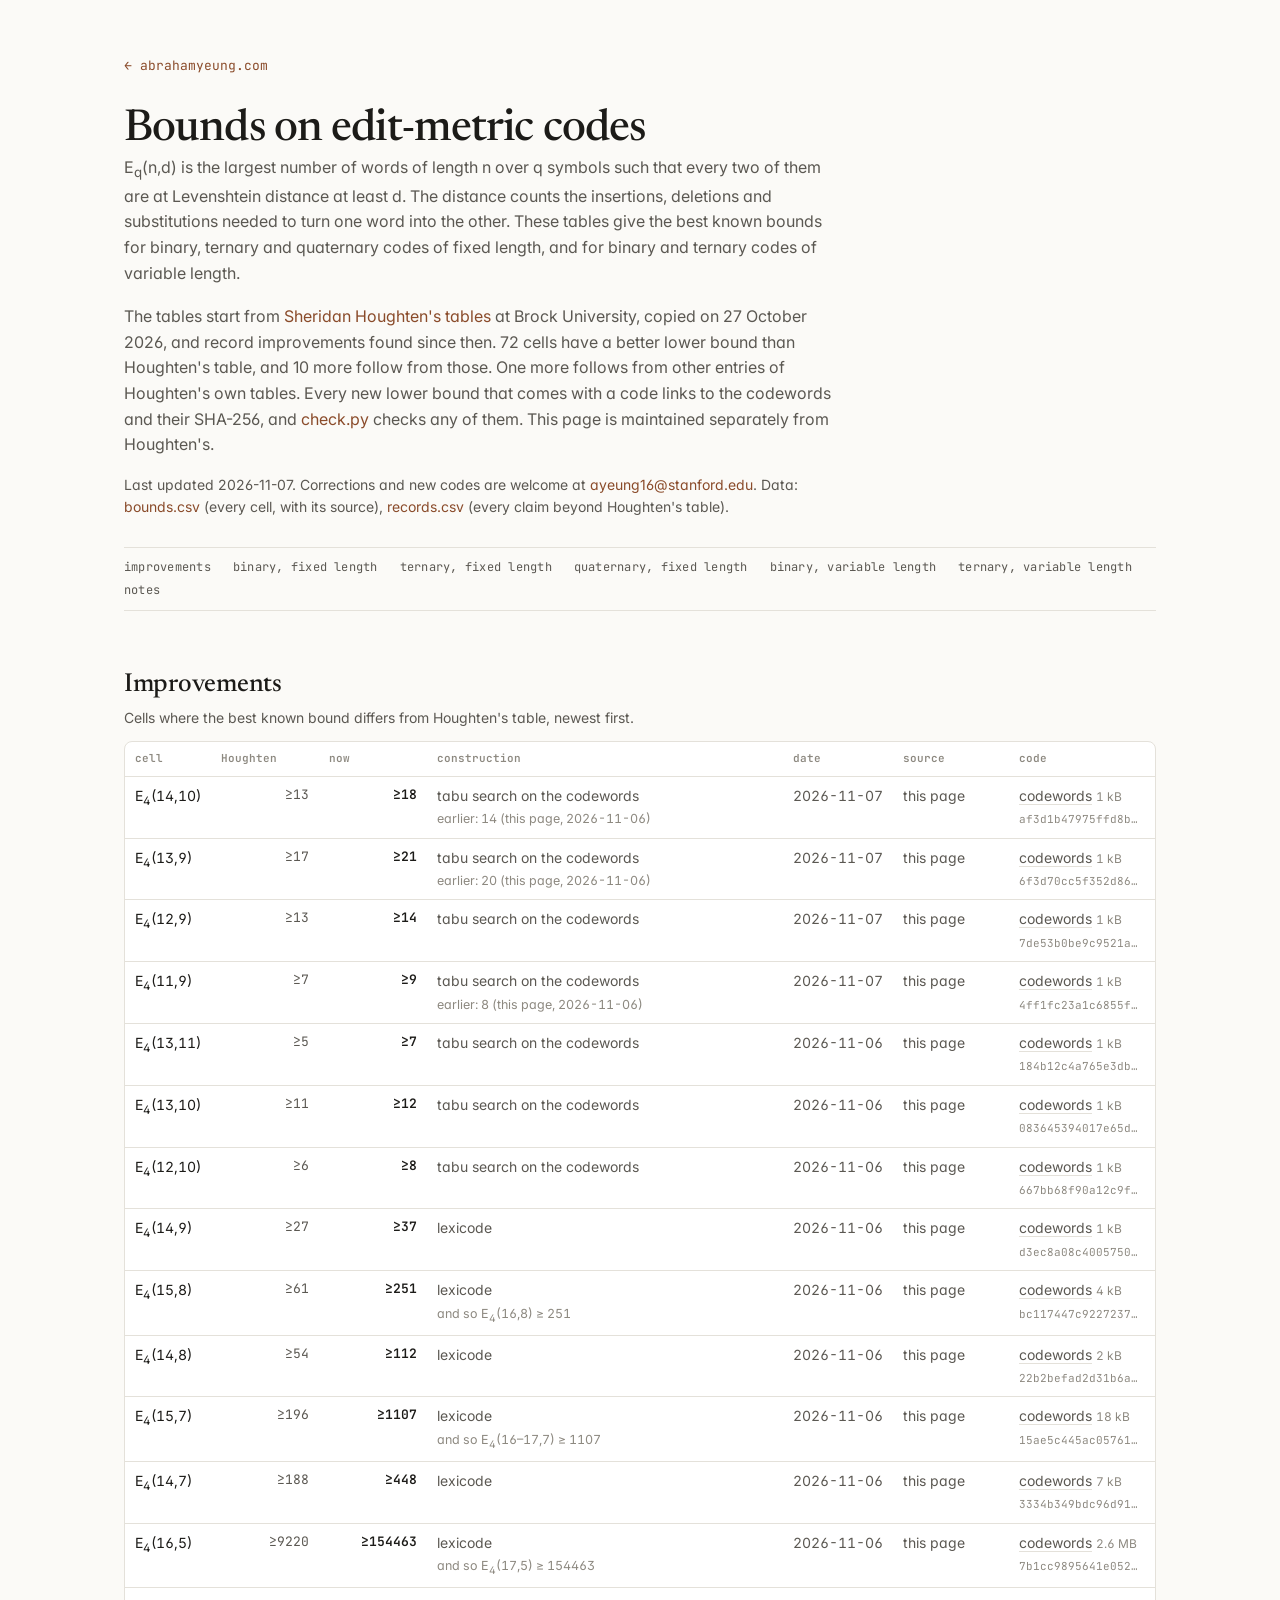
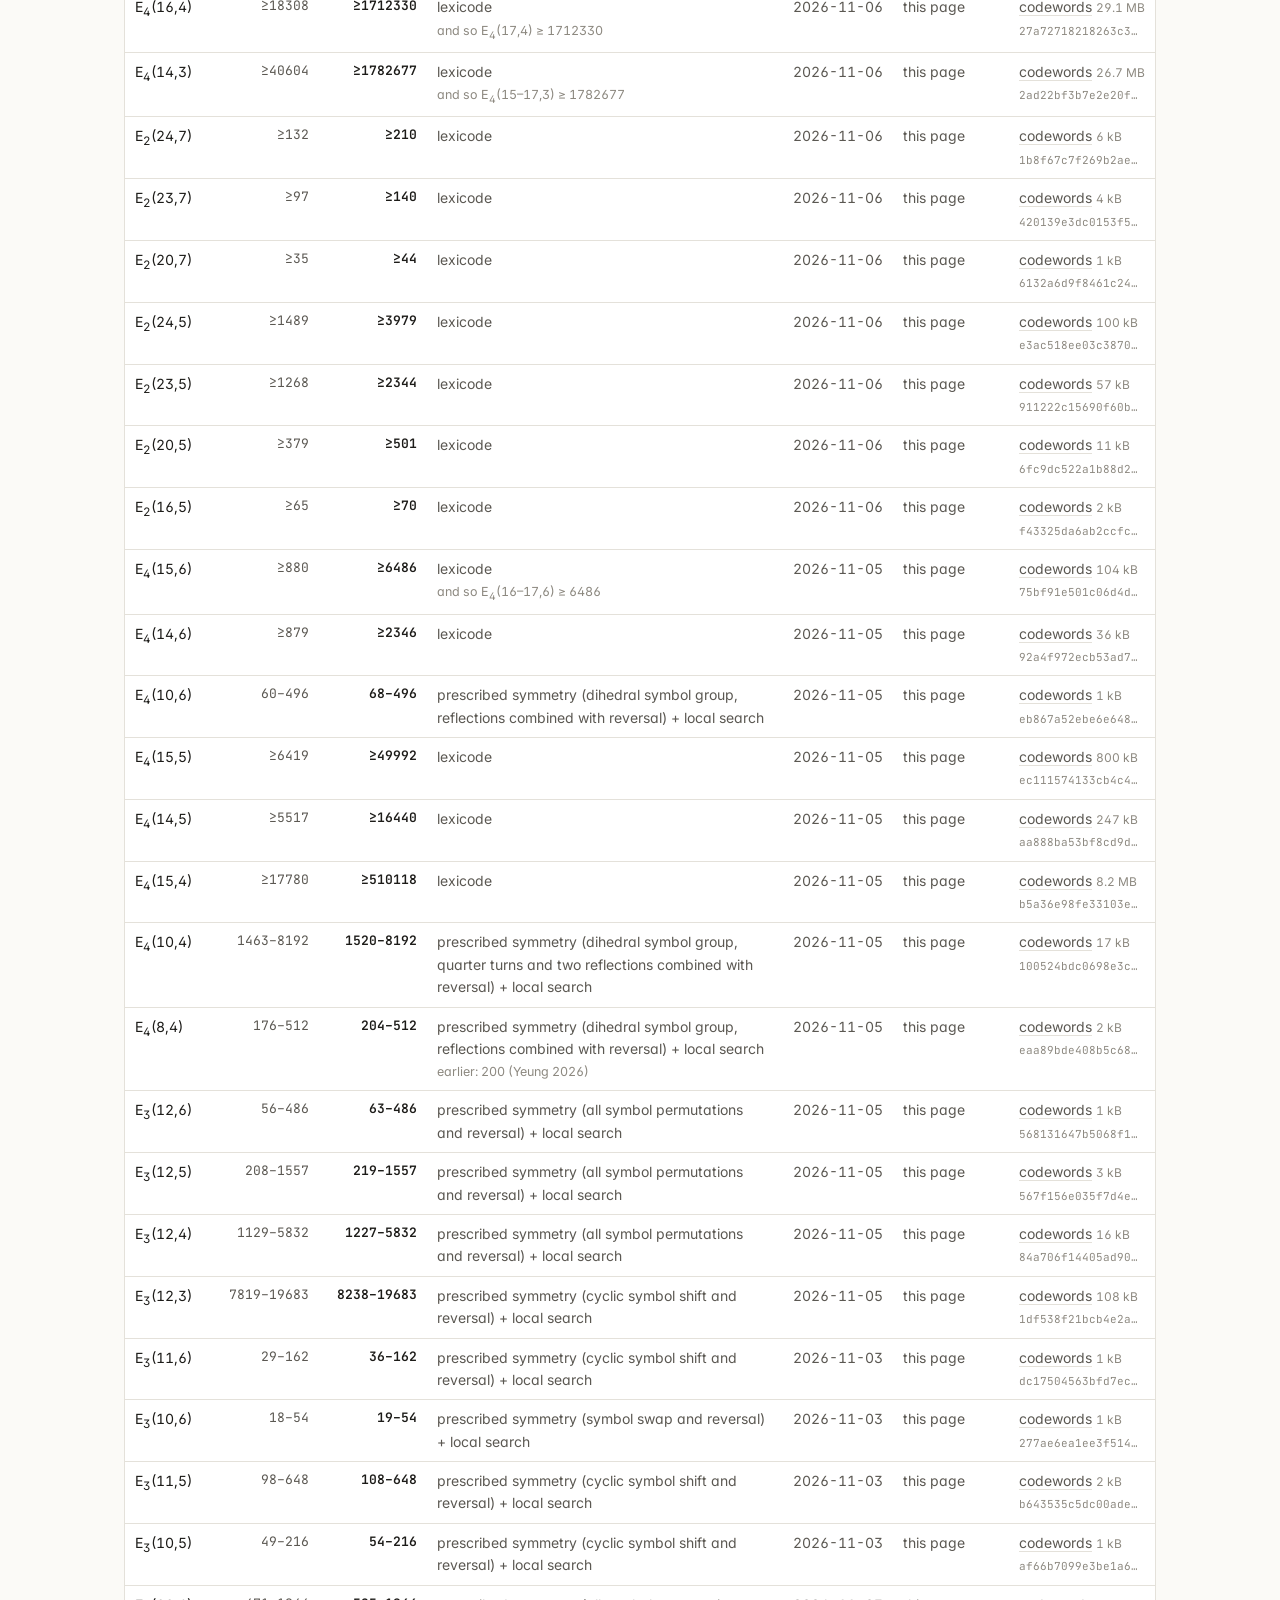
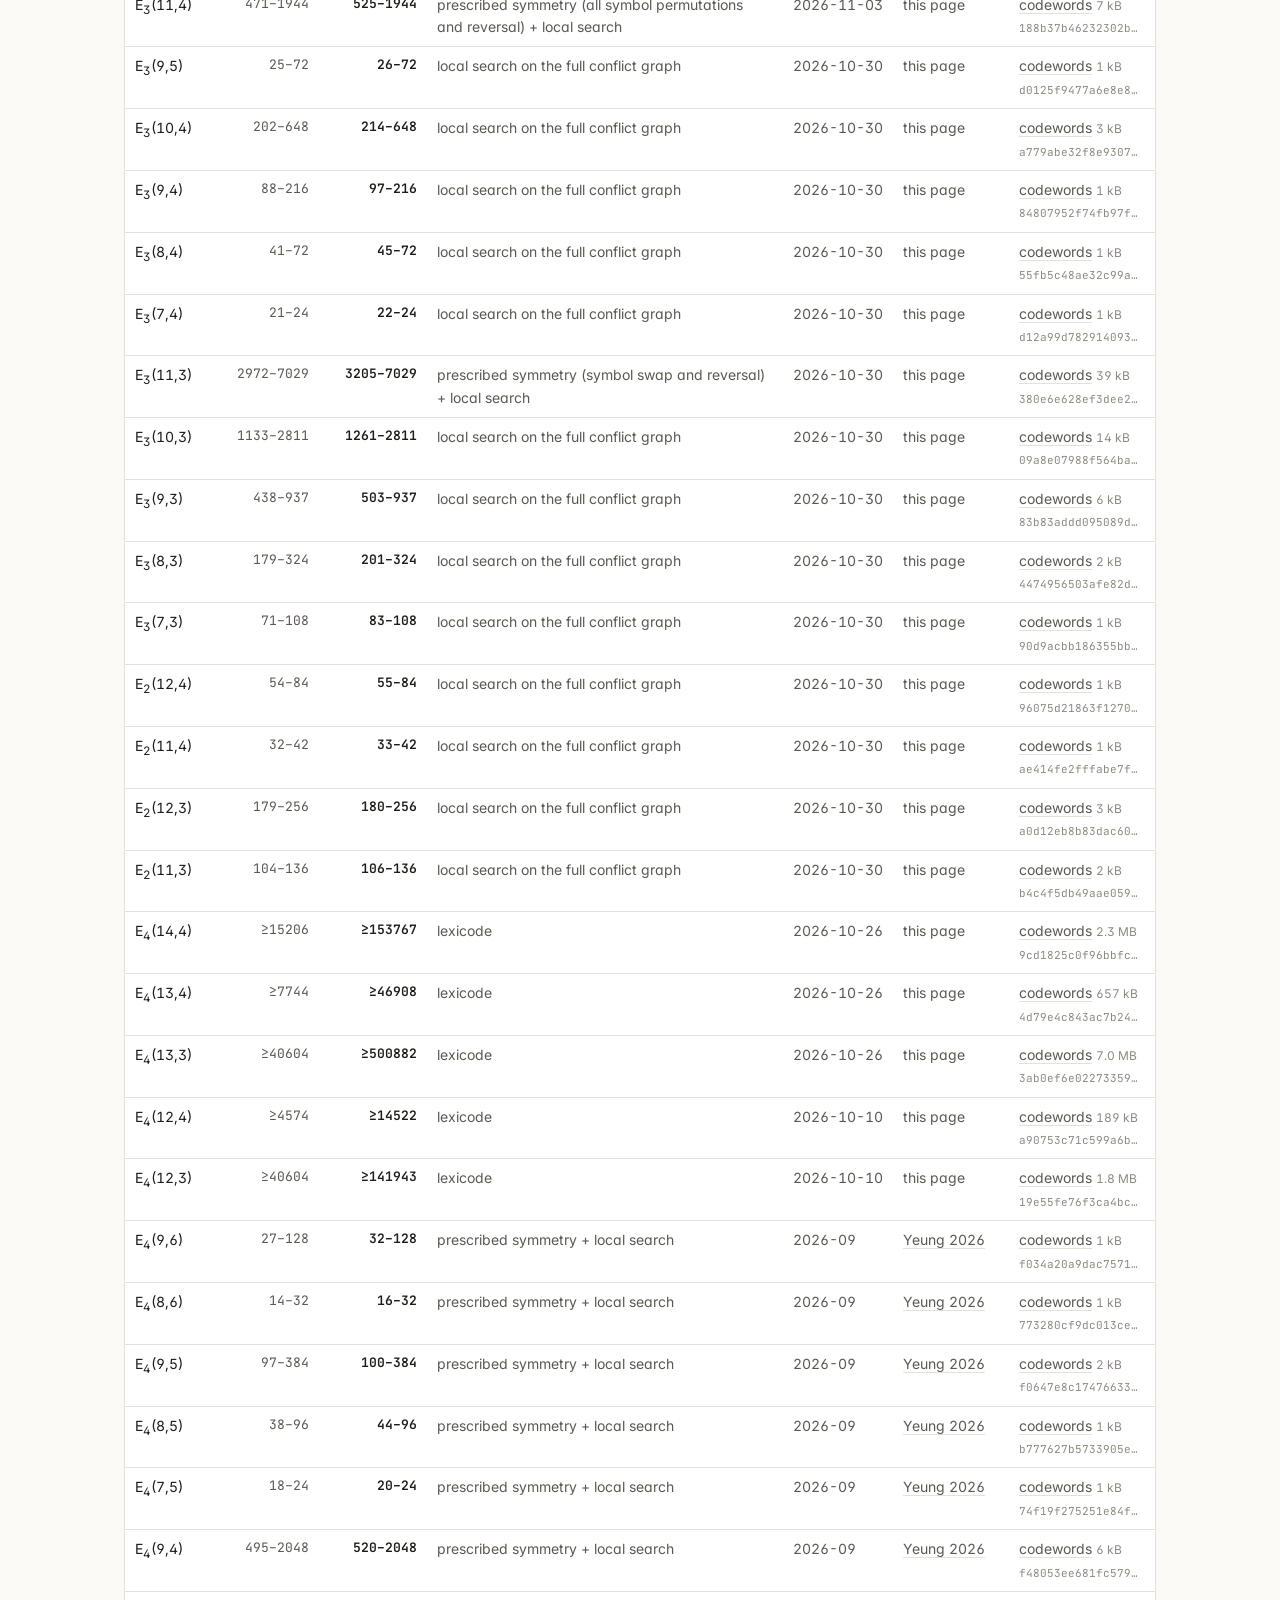
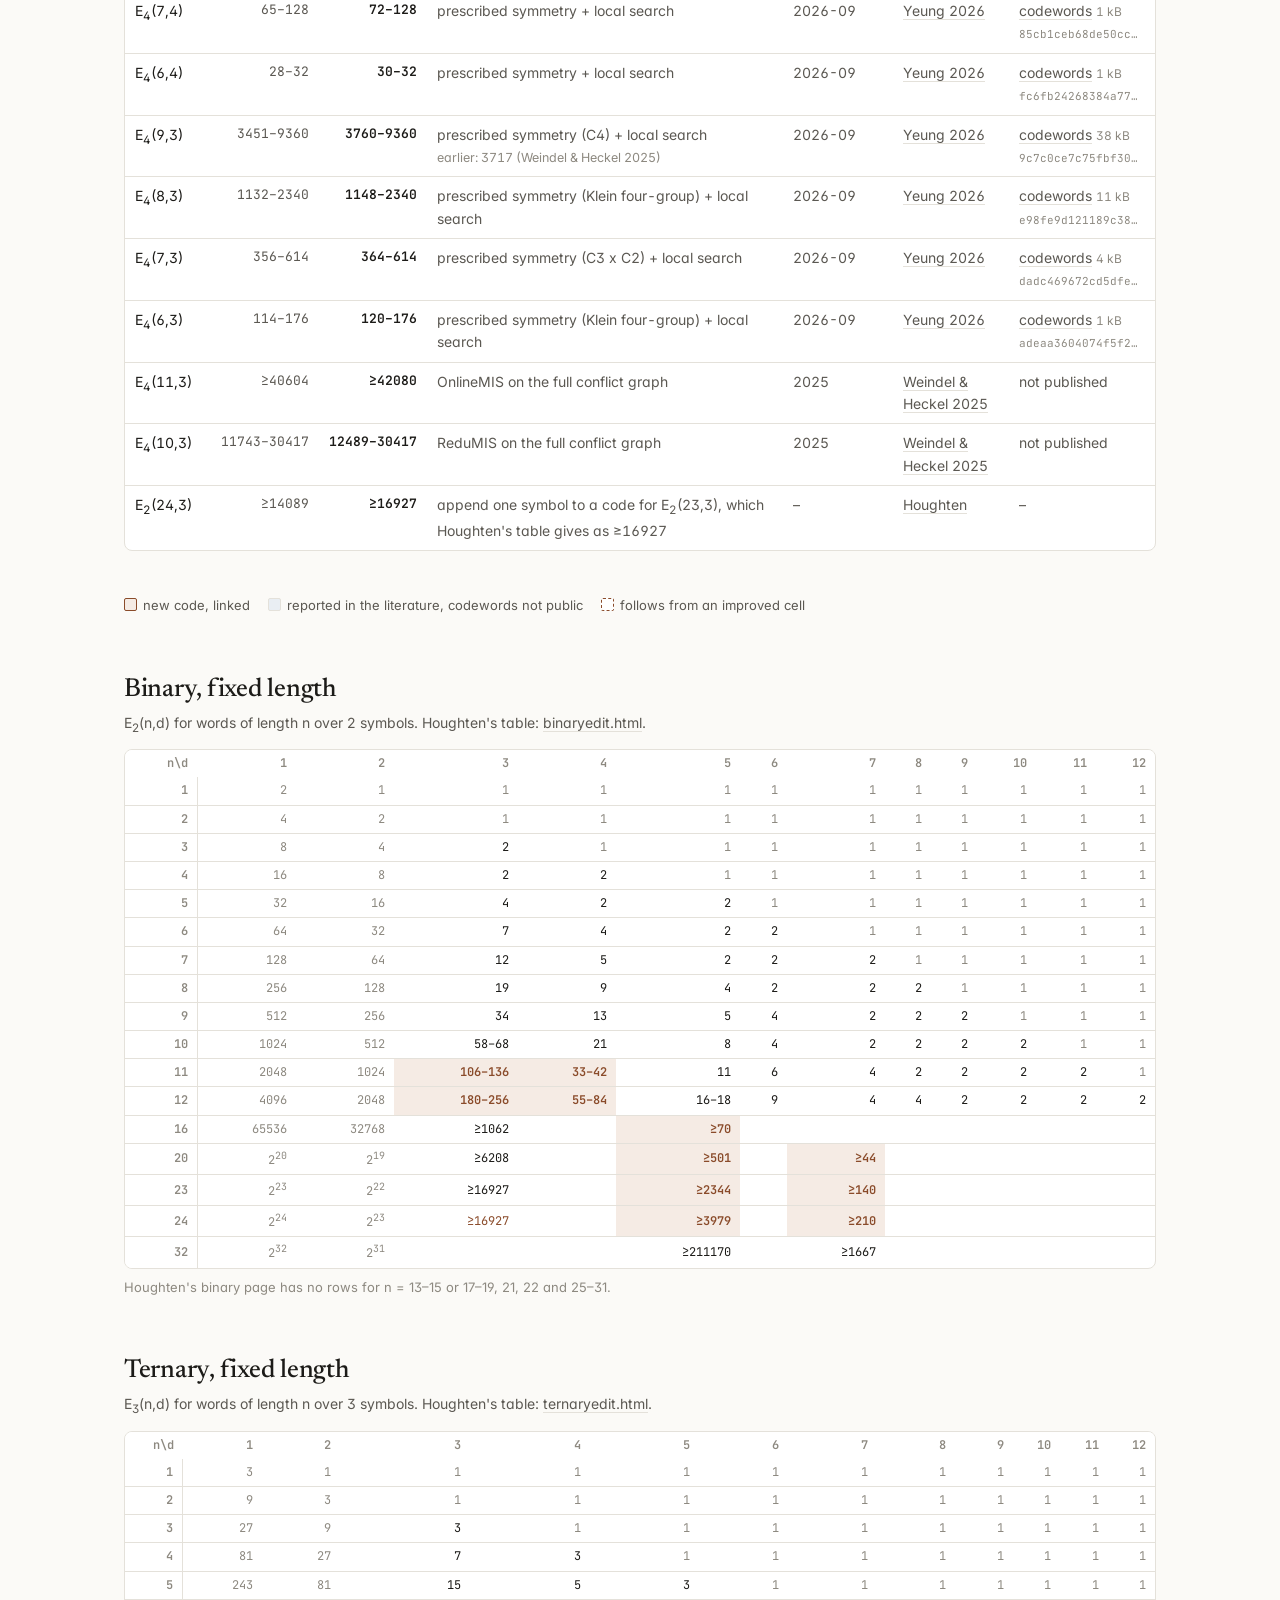
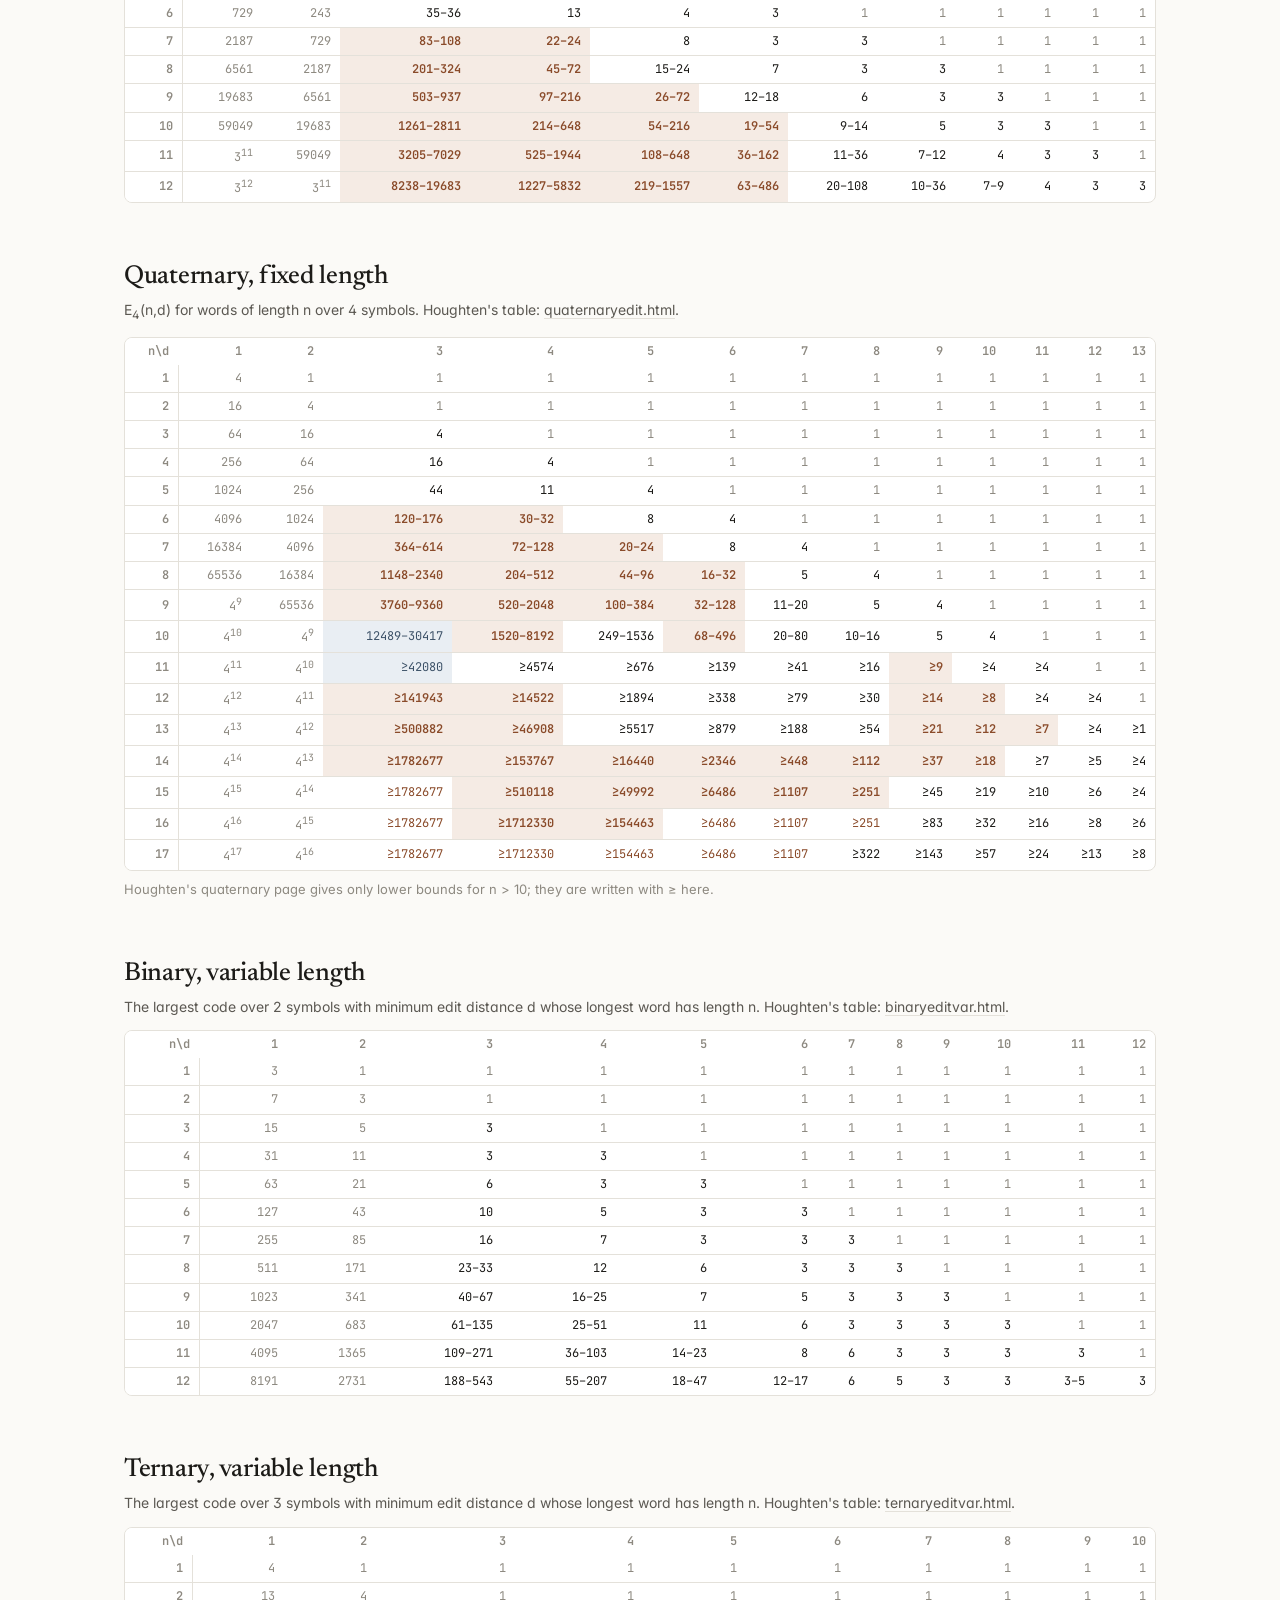
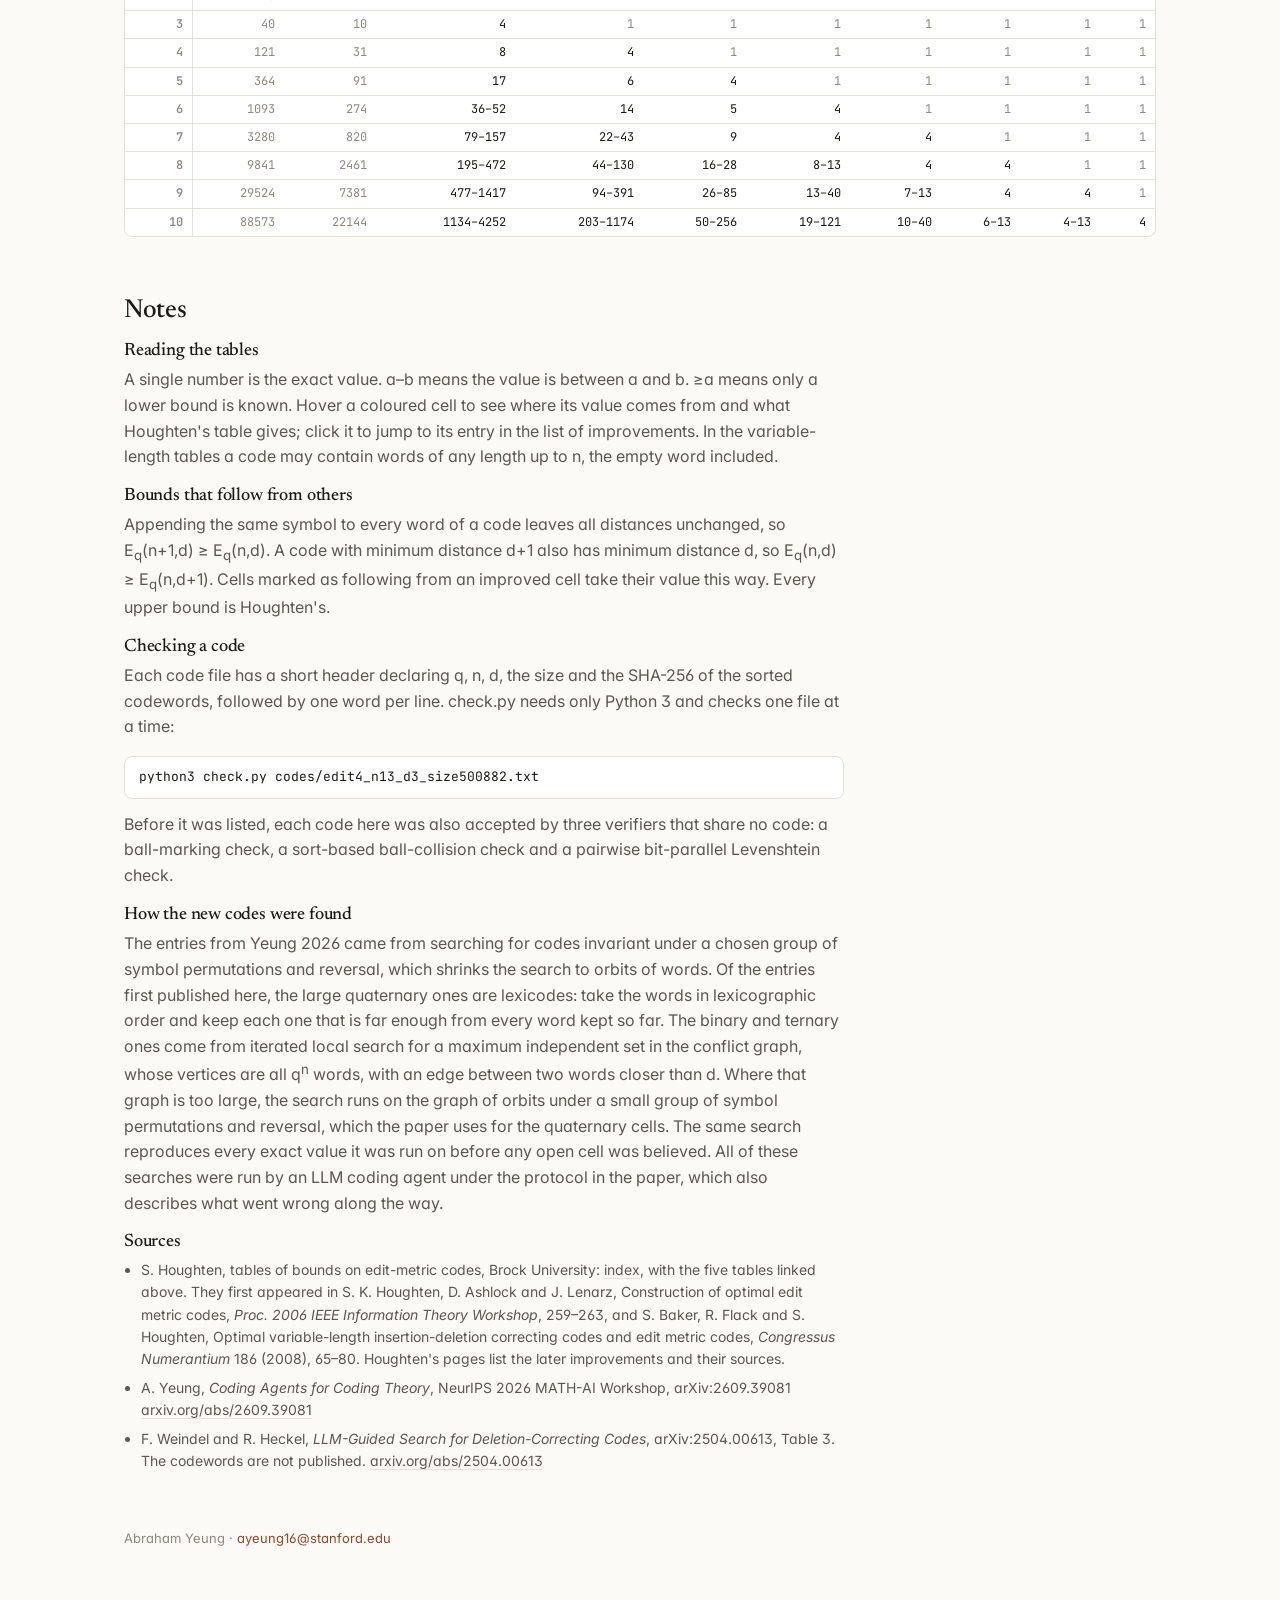
==== commit 8aa9fb44: "E4(14,10) >= 18 (tabu search on the codewords) Co-Authored-By: Claude Opus 5.5 <noreply@anthropic.co" ====
--- a/edit-codes/index.html
+++ b/edit-codes/index.html
@@ -68,13 +68,13 @@
   <section id="changes">
     <h2>Improvements</h2>
     <p class="sub">Cells where the best known bound differs from Houghten's table, newest first.</p>
-    <div class="scroll"><table class="ch"><thead><tr><th>cell</th><th>Houghten</th><th>now</th><th>construction</th><th>date</th><th>source</th><th>code</th></tr></thead><tbody><tr id="r4-13-9"><td class="cell">E<sub>4</sub>(13,9)</td><td class="num muted">&ge;17</td><td class="num"><b>&ge;21</b></td><td>tabu search on the codewords<div class="ex">earlier: 20 (this page, 2026-11-06)</div></td><td class="nw">2026-11-07</td><td>this page</td><td class="nw"><a href="codes/edit4_n13_d9_size21.txt">codewords</a> <span class="sz">1 kB</span><br><code class="sha" title="sha256 of the sorted codewords">6f3d70cc5f352d86&hellip;</code></td></tr><tr id="r4-12-9"><td class="cell">E<sub>4</sub>(12,9)</td><td class="num muted">&ge;13</td><td class="num"><b>&ge;14</b></td><td>tabu search on the codewords</td><td class="nw">2026-11-07</td><td>this page</td><td class="nw"><a href="codes/edit4_n12_d9_size14.txt">codewords</a> <span class="sz">1 kB</span><br><code class="sha" title="sha256 of the sorted codewords">7de53b0be9c9521a&hellip;</code></td></tr><tr id="r4-11-9"><td class="cell">E<sub>4</sub>(11,9)</td><td class="num muted">&ge;7</td><td class="num"><b>&ge;9</b></td><td>tabu search on the codewords<div class="ex">earlier: 8 (this page, 2026-11-06)</div></td><td class="nw">2026-11-07</td><td>this page</td><td class="nw"><a href="codes/edit4_n11_d9_size9.txt">codewords</a> <span class="sz">1 kB</span><br><code class="sha" title="sha256 of the sorted codewords">4ff1fc23a1c6855f&hellip;</code></td></tr><tr id="r4-13-11"><td class="cell">E<sub>4</sub>(13,11)</td><td class="num muted">&ge;5</td><td class="num"><b>&ge;7</b></td><td>tabu search on the codewords</td><td class="nw">2026-11-06</td><td>this page</td><td class="nw"><a href="codes/edit4_n13_d11_size7.txt">codewords</a> <span class="sz">1 kB</span><br><code class="sha" title="sha256 of the sorted codewords">184b12c4a765e3db&hellip;</code></td></tr><tr id="r4-14-10"><td class="cell">E<sub>4</sub>(14,10)</td><td class="num muted">&ge;13</td><td class="num"><b>&ge;14</b></td><td>lexicode</td><td class="nw">2026-11-06</td><td>this page</td><td class="nw"><a href="codes/edit4_n14_d10_size14.txt">codewords</a> <span class="sz">1 kB</span><br><code class="sha" title="sha256 of the sorted codewords">9910b299225cb876&hellip;</code></td></tr><tr id="r4-13-10"><td class="cell">E<sub>4</sub>(13,10)</td><td class="num muted">&ge;11</td><td class="num"><b>&ge;12</b></td><td>tabu search on the codewords</td><td class="nw">2026-11-06</td><td>this page</td><td class="nw"><a href="codes/edit4_n13_d10_size12.txt">codewords</a> <span class="sz">1 kB</span><br><code class="sha" title="sha256 of the sorted codewords">083645394017e65d&hellip;</code></td></tr><tr id="r4-12-10"><td class="cell">E<sub>4</sub>(12,10)</td><td class="num muted">&ge;6</td><td class="num"><b>&ge;8</b></td><td>tabu search on the codewords</td><td class="nw">2026-11-06</td><td>this page</td><td class="nw"><a href="codes/edit4_n12_d10_size8.txt">codewords</a> <span class="sz">1 kB</span><br><code class="sha" title="sha256 of the sorted codewords">667bb68f90a12c9f&hellip;</code></td></tr><tr id="r4-14-9"><td class="cell">E<sub>4</sub>(14,9)</td><td class="num muted">&ge;27</td><td class="num"><b>&ge;37</b></td><td>lexicode</td><td class="nw">2026-11-06</td><td>this page</td><td class="nw"><a href="codes/edit4_n14_d9_size37.txt">codewords</a> <span class="sz">1 kB</span><br><code class="sha" title="sha256 of the sorted codewords">d3ec8a08c4005750&hellip;</code></td></tr><tr id="r4-15-8"><td class="cell">E<sub>4</sub>(15,8)</td><td class="num muted">&ge;61</td><td class="num"><b>&ge;251</b></td><td>lexicode<div class="ex">and so E<sub>4</sub>(16,8) &ge; 251</div></td><td class="nw">2026-11-06</td><td>this page</td><td class="nw"><a href="codes/edit4_n15_d8_size251.txt">codewords</a> <span class="sz">4 kB</span><br><code class="sha" title="sha256 of the sorted codewords">bc117447c9227237&hellip;</code></td></tr><tr id="r4-14-8"><td class="cell">E<sub>4</sub>(14,8)</td><td class="num muted">&ge;54</td><td class="num"><b>&ge;112</b></td><td>lexicode</td><td class="nw">2026-11-06</td><td>this page</td><td class="nw"><a href="codes/edit4_n14_d8_size112.txt">codewords</a> <span class="sz">2 kB</span><br><code class="sha" title="sha256 of the sorted codewords">22b2befad2d31b6a&hellip;</code></td></tr><tr id="r4-15-7"><td class="cell">E<sub>4</sub>(15,7)</td><td class="num muted">&ge;196</td><td class="num"><b>&ge;1107</b></td><td>lexicode<div class="ex">and so E<sub>4</sub>(16&ndash;17,7) &ge; 1107</div></td><td class="nw">2026-11-06</td><td>this page</td><td class="nw"><a href="codes/edit4_n15_d7_size1107.txt">codewords</a> <span class="sz">18 kB</span><br><code class="sha" title="sha256 of the sorted codewords">15ae5c445ac05761&hellip;</code></td></tr><tr id="r4-14-7"><td class="cell">E<sub>4</sub>(14,7)</td><td class="num muted">&ge;188</td><td class="num"><b>&ge;448</b></td><td>lexicode</td><td class="nw">2026-11-06</td><td>this page</td><td class="nw"><a href="codes/edit4_n14_d7_size448.txt">codewords</a> <span class="sz">7 kB</span><br><code class="sha" title="sha256 of the sorted codewords">3334b349bdc96d91&hellip;</code></td></tr><tr id="r4-16-5"><td class="cell">E<sub>4</sub>(16,5)</td><td class="num muted">&ge;9220</td><td class="num"><b>&ge;154463</b></td><td>lexicode<div class="ex">and so E<sub>4</sub>(17,5) &ge; 154463</div></td><td class="nw">2026-11-06</td><td>this page</td><td class="nw"><a href="codes/edit4_n16_d5_size154463.txt">codewords</a> <span class="sz">2.6 MB</span><br><code class="sha" title="sha256 of the sorted codewords">7b1cc9895641e052&hellip;</code></td></tr><tr id="r4-16-4"><td class="cell">E<sub>4</sub>(16,4)</td><td class="num muted">&ge;18308</td><td class="num"><b>&ge;1712330</b></td><td>lexicode<div class="ex">and so E<sub>4</sub>(17,4) &ge; 1712330</div></td><td class="nw">2026-11-06</td><td>this page</td><td class="nw"><a href="codes/edit4_n16_d4_size1712330.txt">codewords</a> <span class="sz">29.1 MB</span><br><code class="sha" title="sha256 of the sorted codewords">27a72718218263c3&hellip;</code></td></tr><tr id="r4-14-3"><td class="cell">E<sub>4</sub>(14,3)</td><td class="num muted">&ge;40604</td><td class="num"><b>&ge;1782677</b></td><td>lexicode<div class="ex">and so E<sub>4</sub>(15&ndash;17,3) &ge; 1782677</div></td><td class="nw">2026-11-06</td><td>this page</td><td class="nw"><a href="codes/edit4_n14_d3_size1782677.txt">codewords</a> <span class="sz">26.7 MB</span><br><code class="sha" title="sha256 of the sorted codewords">2ad22bf3b7e2e20f&hellip;</code></td></tr><tr id="r2-24-7"><td class="cell">E<sub>2</sub>(24,7)</td><td class="num muted">&ge;132</td><td class="num"><b>&ge;210</b></td><td>lexicode</td><td class="nw">2026-11-06</td><td>this page</td><td class="nw"><a href="codes/edit2_n24_d7_size210.txt">codewords</a> <span class="sz">6 kB</span><br><code class="sha" title="sha256 of the sorted codewords">1b8f67c7f269b2ae&hellip;</code></td></tr><tr id="r2-23-7"><td class="cell">E<sub>2</sub>(23,7)</td><td class="num muted">&ge;97</td><td class="num"><b>&ge;140</b></td><td>lexicode</td><td class="nw">2026-11-06</td><td>this page</td><td class="nw"><a href="codes/edit2_n23_d7_size140.txt">codewords</a> <span class="sz">4 kB</span><br><code class="sha" title="sha256 of the sorted codewords">420139e3dc0153f5&hellip;</code></td></tr><tr id="r2-20-7"><td class="cell">E<sub>2</sub>(20,7)</td><td class="num muted">&ge;35</td><td class="num"><b>&ge;44</b></td><td>lexicode</td><td class="nw">2026-11-06</td><td>this page</td><td class="nw"><a href="codes/edit2_n20_d7_size44.txt">codewords</a> <span class="sz">1 kB</span><br><code class="sha" title="sha256 of the sorted codewords">6132a6d9f8461c24&hellip;</code></td></tr><tr id="r2-24-5"><td class="cell">E<sub>2</sub>(24,5)</td><td class="num muted">&ge;1489</td><td class="num"><b>&ge;3979</b></td><td>lexicode</td><td class="nw">2026-11-06</td><td>this page</td><td class="nw"><a href="codes/edit2_n24_d5_size3979.txt">codewords</a> <span class="sz">100 kB</span><br><code class="sha" title="sha256 of the sorted codewords">e3ac518ee03c3870&hellip;</code></td></tr><tr id="r2-23-5"><td class="cell">E<sub>2</sub>(23,5)</td><td class="num muted">&ge;1268</td><td class="num"><b>&ge;2344</b></td><td>lexicode</td><td class="nw">2026-11-06</td><td>this page</td><td class="nw"><a href="codes/edit2_n23_d5_size2344.txt">codewords</a> <span class="sz">57 kB</span><br><code class="sha" title="sha256 of the sorted codewords">911222c15690f60b&hellip;</code></td></tr><tr id="r2-20-5"><td class="cell">E<sub>2</sub>(20,5)</td><td class="num muted">&ge;379</td><td class="num"><b>&ge;501</b></td><td>lexicode</td><td class="nw">2026-11-06</td><td>this page</td><td class="nw"><a href="codes/edit2_n20_d5_size501.txt">codewords</a> <span class="sz">11 kB</span><br><code class="sha" title="sha256 of the sorted codewords">6fc9dc522a1b88d2&hellip;</code></td></tr><tr id="r2-16-5"><td class="cell">E<sub>2</sub>(16,5)</td><td class="num muted">&ge;65</td><td class="num"><b>&ge;70</b></td><td>lexicode</td><td class="nw">2026-11-06</td><td>this page</td><td class="nw"><a href="codes/edit2_n16_d5_size70.txt">codewords</a> <span class="sz">2 kB</span><br><code class="sha" title="sha256 of the sorted codewords">f43325da6ab2ccfc&hellip;</code></td></tr><tr id="r4-15-6"><td class="cell">E<sub>4</sub>(15,6)</td><td class="num muted">&ge;880</td><td class="num"><b>&ge;6486</b></td><td>lexicode<div class="ex">and so E<sub>4</sub>(16&ndash;17,6) &ge; 6486</div></td><td class="nw">2026-11-05</td><td>this page</td><td class="nw"><a href="codes/edit4_n15_d6_size6486.txt">codewords</a> <span class="sz">104 kB</span><br><code class="sha" title="sha256 of the sorted codewords">75bf91e501c06d4d&hellip;</code></td></tr><tr id="r4-14-6"><td class="cell">E<sub>4</sub>(14,6)</td><td class="num muted">&ge;879</td><td class="num"><b>&ge;2346</b></td><td>lexicode</td><td class="nw">2026-11-05</td><td>this page</td><td class="nw"><a href="codes/edit4_n14_d6_size2346.txt">codewords</a> <span class="sz">36 kB</span><br><code class="sha" title="sha256 of the sorted codewords">92a4f972ecb53ad7&hellip;</code></td></tr><tr id="r4-10-6"><td class="cell">E<sub>4</sub>(10,6)</td><td class="num muted">60&ndash;496</td><td class="num"><b>68&ndash;496</b></td><td>prescribed symmetry (dihedral symbol group, reflections combined with reversal) + local search</td><td class="nw">2026-11-05</td><td>this page</td><td class="nw"><a href="codes/edit4_n10_d6_size68.txt">codewords</a> <span class="sz">1 kB</span><br><code class="sha" title="sha256 of the sorted codewords">eb867a52ebe6e648&hellip;</code></td></tr><tr id="r4-15-5"><td class="cell">E<sub>4</sub>(15,5)</td><td class="num muted">&ge;6419</td><td class="num"><b>&ge;49992</b></td><td>lexicode</td><td class="nw">2026-11-05</td><td>this page</td><td class="nw"><a href="codes/edit4_n15_d5_size49992.txt">codewords</a> <span class="sz">800 kB</span><br><code class="sha" title="sha256 of the sorted codewords">ec111574133cb4c4&hellip;</code></td></tr><tr id="r4-14-5"><td class="cell">E<sub>4</sub>(14,5)</td><td class="num muted">&ge;5517</td><td class="num"><b>&ge;16440</b></td><td>lexicode</td><td class="nw">2026-11-05</td><td>this page</td><td class="nw"><a href="codes/edit4_n14_d5_size16440.txt">codewords</a> <span class="sz">247 kB</span><br><code class="sha" title="sha256 of the sorted codewords">aa888ba53bf8cd9d&hellip;</code></td></tr><tr id="r4-15-4"><td class="cell">E<sub>4</sub>(15,4)</td><td class="num muted">&ge;17780</td><td class="num"><b>&ge;510118</b></td><td>lexicode</td><td class="nw">2026-11-05</td><td>this page</td><td class="nw"><a href="codes/edit4_n15_d4_size510118.txt">codewords</a> <span class="sz">8.2 MB</span><br><code class="sha" title="sha256 of the sorted codewords">b5a36e98fe33103e&hellip;</code></td></tr><tr id="r4-10-4"><td class="cell">E<sub>4</sub>(10,4)</td><td class="num muted">1463&ndash;8192</td><td class="num"><b>1520&ndash;8192</b></td><td>prescribed symmetry (dihedral symbol group, quarter turns and two reflections combined with reversal) + local search</td><td class="nw">2026-11-05</td><td>this page</td><td class="nw"><a href="codes/edit4_n10_d4_size1520.txt">codewords</a> <span class="sz">17 kB</span><br><code class="sha" title="sha256 of the sorted codewords">100524bdc0698e3c&hellip;</code></td></tr><tr id="r4-8-4"><td class="cell">E<sub>4</sub>(8,4)</td><td class="num muted">176&ndash;512</td><td class="num"><b>204&ndash;512</b></td><td>prescribed symmetry (dihedral symbol group, reflections combined with reversal) + local search<div class="ex">earlier: 200 (Yeung 2026)</div></td><td class="nw">2026-11-05</td><td>this page</td><td class="nw"><a href="codes/edit4_n8_d4_size204.txt">codewords</a> <span class="sz">2 kB</span><br><code class="sha" title="sha256 of the sorted codewords">eaa89bde408b5c68&hellip;</code></td></tr><tr id="r3-12-6"><td class="cell">E<sub>3</sub>(12,6)</td><td class="num muted">56&ndash;486</td><td class="num"><b>63&ndash;486</b></td><td>prescribed symmetry (all symbol permutations and reversal) + local search</td><td class="nw">2026-11-05</td><td>this page</td><td class="nw"><a href="codes/edit3_n12_d6_size63.txt">codewords</a> <span class="sz">1 kB</span><br><code class="sha" title="sha256 of the sorted codewords">568131647b5068f1&hellip;</code></td></tr><tr id="r3-12-5"><td class="cell">E<sub>3</sub>(12,5)</td><td class="num muted">208&ndash;1557</td><td class="num"><b>219&ndash;1557</b></td><td>prescribed symmetry (all symbol permutations and reversal) + local search</td><td class="nw">2026-11-05</td><td>this page</td><td class="nw"><a href="codes/edit3_n12_d5_size219.txt">codewords</a> <span class="sz">3 kB</span><br><code class="sha" title="sha256 of the sorted codewords">567f156e035f7d4e&hellip;</code></td></tr><tr id="r3-12-4"><td class="cell">E<sub>3</sub>(12,4)</td><td class="num muted">1129&ndash;5832</td><td class="num"><b>1227&ndash;5832</b></td><td>prescribed symmetry (all symbol permutations and reversal) + local search</td><td class="nw">2026-11-05</td><td>this page</td><td class="nw"><a href="codes/edit3_n12_d4_size1227.txt">codewords</a> <span class="sz">16 kB</span><br><code class="sha" title="sha256 of the sorted codewords">84a706f14405ad90&hellip;</code></td></tr><tr id="r3-12-3"><td class="cell">E<sub>3</sub>(12,3)</td><td class="num muted">7819&ndash;19683</td><td class="num"><b>8238&ndash;19683</b></td><td>prescribed symmetry (cyclic symbol shift and reversal) + local search</td><td class="nw">2026-11-05</td><td>this page</td><td class="nw"><a href="codes/edit3_n12_d3_size8238.txt">codewords</a> <span class="sz">108 kB</span><br><code class="sha" title="sha256 of the sorted codewords">1df538f21bcb4e2a&hellip;</code></td></tr><tr id="r3-11-6"><td class="cell">E<sub>3</sub>(11,6)</td><td class="num muted">29&ndash;162</td><td class="num"><b>36&ndash;162</b></td><td>prescribed symmetry (cyclic symbol shift and reversal) + local search</td><td class="nw">2026-11-03</td><td>this page</td><td class="nw"><a href="codes/edit3_n11_d6_size36.txt">codewords</a> <span class="sz">1 kB</span><br><code class="sha" title="sha256 of the sorted codewords">dc17504563bfd7ec&hellip;</code></td></tr><tr id="r3-10-6"><td class="cell">E<sub>3</sub>(10,6)</td><td class="num muted">18&ndash;54</td><td class="num"><b>19&ndash;54</b></td><td>prescribed symmetry (symbol swap and reversal) + local search</td><td class="nw">2026-11-03</td><td>this page</td><td class="nw"><a href="codes/edit3_n10_d6_size19.txt">codewords</a> <span class="sz">1 kB</span><br><code class="sha" title="sha256 of the sorted codewords">277ae6ea1ee3f514&hellip;</code></td></tr><tr id="r3-11-5"><td class="cell">E<sub>3</sub>(11,5)</td><td class="num muted">98&ndash;648</td><td class="num"><b>108&ndash;648</b></td><td>prescribed symmetry (cyclic symbol shift and reversal) + local search</td><td class="nw">2026-11-03</td><td>this page</td><td class="nw"><a href="codes/edit3_n11_d5_size108.txt">codewords</a> <span class="sz">2 kB</span><br><code class="sha" title="sha256 of the sorted codewords">b643535c5dc00ade&hellip;</code></td></tr><tr id="r3-10-5"><td class="cell">E<sub>3</sub>(10,5)</td><td class="num muted">49&ndash;216</td><td class="num"><b>54&ndash;216</b></td><td>prescribed symmetry (cyclic symbol shift and reversal) + local search</td><td class="nw">2026-11-03</td><td>this page</td><td class="nw"><a href="codes/edit3_n10_d5_size54.txt">codewords</a> <span class="sz">1 kB</span><br><code class="sha" title="sha256 of the sorted codewords">af66b7099e3be1a6&hellip;</code></td></tr><tr id="r3-11-4"><td class="cell">E<sub>3</sub>(11,4)</td><td class="num muted">471&ndash;1944</td><td class="num"><b>525&ndash;1944</b></td><td>prescribed symmetry (all symbol permutations and reversal) + local search</td><td class="nw">2026-11-03</td><td>this page</td><td class="nw"><a href="codes/edit3_n11_d4_size525.txt">codewords</a> <span class="sz">7 kB</span><br><code class="sha" title="sha256 of the sorted codewords">188b37b46232302b&hellip;</code></td></tr><tr id="r3-9-5"><td class="cell">E<sub>3</sub>(9,5)</td><td class="num muted">25&ndash;72</td><td class="num"><b>26&ndash;72</b></td><td>local search on the full conflict graph</td><td class="nw">2026-10-30</td><td>this page</td><td class="nw"><a href="codes/edit3_n9_d5_size26.txt">codewords</a> <span class="sz">1 kB</span><br><code class="sha" title="sha256 of the sorted codewords">d0125f9477a6e8e8&hellip;</code></td></tr><tr id="r3-10-4"><td class="cell">E<sub>3</sub>(10,4)</td><td class="num muted">202&ndash;648</td><td class="num"><b>214&ndash;648</b></td><td>local search on the full conflict graph</td><td class="nw">2026-10-30</td><td>this page</td><td class="nw"><a href="codes/edit3_n10_d4_size214.txt">codewords</a> <span class="sz">3 kB</span><br><code class="sha" title="sha256 of the sorted codewords">a779abe32f8e9307&hellip;</code></td></tr><tr id="r3-9-4"><td class="cell">E<sub>3</sub>(9,4)</td><td class="num muted">88&ndash;216</td><td class="num"><b>97&ndash;216</b></td><td>local search on the full conflict graph</td><td class="nw">2026-10-30</td><td>this page</td><td class="nw"><a href="codes/edit3_n9_d4_size97.txt">codewords</a> <span class="sz">1 kB</span><br><code class="sha" title="sha256 of the sorted codewords">84807952f74fb97f&hellip;</code></td></tr><tr id="r3-8-4"><td class="cell">E<sub>3</sub>(8,4)</td><td class="num muted">41&ndash;72</td><td class="num"><b>45&ndash;72</b></td><td>local search on the full conflict graph</td><td class="nw">2026-10-30</td><td>this page</td><td class="nw"><a href="codes/edit3_n8_d4_size45.txt">codewords</a> <span class="sz">1 kB</span><br><code class="sha" title="sha256 of the sorted codewords">55fb5c48ae32c99a&hellip;</code></td></tr><tr id="r3-7-4"><td class="cell">E<sub>3</sub>(7,4)</td><td class="num muted">21&ndash;24</td><td class="num"><b>22&ndash;24</b></td><td>local search on the full conflict graph</td><td class="nw">2026-10-30</td><td>this page</td><td class="nw"><a href="codes/edit3_n7_d4_size22.txt">codewords</a> <span class="sz">1 kB</span><br><code class="sha" title="sha256 of the sorted codewords">d12a99d782914093&hellip;</code></td></tr><tr id="r3-11-3"><td class="cell">E<sub>3</sub>(11,3)</td><td class="num muted">2972&ndash;7029</td><td class="num"><b>3205&ndash;7029</b></td><td>prescribed symmetry (symbol swap and reversal) + local search</td><td class="nw">2026-10-30</td><td>this page</td><td class="nw"><a href="codes/edit3_n11_d3_size3205.txt">codewords</a> <span class="sz">39 kB</span><br><code class="sha" title="sha256 of the sorted codewords">380e6e628ef3dee2&hellip;</code></td></tr><tr id="r3-10-3"><td class="cell">E<sub>3</sub>(10,3)</td><td class="num muted">1133&ndash;2811</td><td class="num"><b>1261&ndash;2811</b></td><td>local search on the full conflict graph</td><td class="nw">2026-10-30</td><td>this page</td><td class="nw"><a href="codes/edit3_n10_d3_size1261.txt">codewords</a> <span class="sz">14 kB</span><br><code class="sha" title="sha256 of the sorted codewords">09a8e07988f564ba&hellip;</code></td></tr><tr id="r3-9-3"><td class="cell">E<sub>3</sub>(9,3)</td><td class="num muted">438&ndash;937</td><td class="num"><b>503&ndash;937</b></td><td>local search on the full conflict graph</td><td class="nw">2026-10-30</td><td>this page</td><td class="nw"><a href="codes/edit3_n9_d3_size503.txt">codewords</a> <span class="sz">6 kB</span><br><code class="sha" title="sha256 of the sorted codewords">83b83addd095089d&hellip;</code></td></tr><tr id="r3-8-3"><td class="cell">E<sub>3</sub>(8,3)</td><td class="num muted">179&ndash;324</td><td class="num"><b>201&ndash;324</b></td><td>local search on the full conflict graph</td><td class="nw">2026-10-30</td><td>this page</td><td class="nw"><a href="codes/edit3_n8_d3_size201.txt">codewords</a> <span class="sz">2 kB</span><br><code class="sha" title="sha256 of the sorted codewords">4474956503afe82d&hellip;</code></td></tr><tr id="r3-7-3"><td class="cell">E<sub>3</sub>(7,3)</td><td class="num muted">71&ndash;108</td><td class="num"><b>83&ndash;108</b></td><td>local search on the full conflict graph</td><td class="nw">2026-10-30</td><td>this page</td><td class="nw"><a href="codes/edit3_n7_d3_size83.txt">codewords</a> <span class="sz">1 kB</span><br><code class="sha" title="sha256 of the sorted codewords">90d9acbb186355bb&hellip;</code></td></tr><tr id="r2-12-4"><td class="cell">E<sub>2</sub>(12,4)</td><td class="num muted">54&ndash;84</td><td class="num"><b>55&ndash;84</b></td><td>local search on the full conflict graph</td><td class="nw">2026-10-30</td><td>this page</td><td class="nw"><a href="codes/edit2_n12_d4_size55.txt">codewords</a> <span class="sz">1 kB</span><br><code class="sha" title="sha256 of the sorted codewords">96075d21863f1270&hellip;</code></td></tr><tr id="r2-11-4"><td class="cell">E<sub>2</sub>(11,4)</td><td class="num muted">32&ndash;42</td><td class="num"><b>33&ndash;42</b></td><td>local search on the full conflict graph</td><td class="nw">2026-10-30</td><td>this page</td><td class="nw"><a href="codes/edit2_n11_d4_size33.txt">codewords</a> <span class="sz">1 kB</span><br><code class="sha" title="sha256 of the sorted codewords">ae414fe2fffabe7f&hellip;</code></td></tr><tr id="r2-12-3"><td class="cell">E<sub>2</sub>(12,3)</td><td class="num muted">179&ndash;256</td><td class="num"><b>180&ndash;256</b></td><td>local search on the full conflict graph</td><td class="nw">2026-10-30</td><td>this page</td><td class="nw"><a href="codes/edit2_n12_d3_size180.txt">codewords</a> <span class="sz">3 kB</span><br><code class="sha" title="sha256 of the sorted codewords">a0d12eb8b83dac60&hellip;</code></td></tr><tr id="r2-11-3"><td class="cell">E<sub>2</sub>(11,3)</td><td class="num muted">104&ndash;136</td><td class="num"><b>106&ndash;136</b></td><td>local search on the full conflict graph</td><td class="nw">2026-10-30</td><td>this page</td><td class="nw"><a href="codes/edit2_n11_d3_size106.txt">codewords</a> <span class="sz">2 kB</span><br><code class="sha" title="sha256 of the sorted codewords">b4c4f5db49aae059&hellip;</code></td></tr><tr id="r4-14-4"><td class="cell">E<sub>4</sub>(14,4)</td><td class="num muted">&ge;15206</td><td class="num"><b>&ge;153767</b></td><td>lexicode</td><td class="nw">2026-10-26</td><td>this page</td><td class="nw"><a href="codes/edit4_n14_d4_size153767.txt">codewords</a> <span class="sz">2.3 MB</span><br><code class="sha" title="sha256 of the sorted codewords">9cd1825c0f96bbfc&hellip;</code></td></tr><tr id="r4-13-4"><td class="cell">E<sub>4</sub>(13,4)</td><td class="num muted">&ge;7744</td><td class="num"><b>&ge;46908</b></td><td>lexicode</td><td class="nw">2026-10-26</td><td>this page</td><td class="nw"><a href="codes/edit4_n13_d4_size46908.txt">codewords</a> <span class="sz">657 kB</span><br><code class="sha" title="sha256 of the sorted codewords">4d79e4c843ac7b24&hellip;</code></td></tr><tr id="r4-13-3"><td class="cell">E<sub>4</sub>(13,3)</td><td class="num muted">&ge;40604</td><td class="num"><b>&ge;500882</b></td><td>lexicode</td><td class="nw">2026-10-26</td><td>this page</td><td class="nw"><a href="codes/edit4_n13_d3_size500882.txt">codewords</a> <span class="sz">7.0 MB</span><br><code class="sha" title="sha256 of the sorted codewords">3ab0ef6e02273359&hellip;</code></td></tr><tr id="r4-12-4"><td class="cell">E<sub>4</sub>(12,4)</td><td class="num muted">&ge;4574</td><td class="num"><b>&ge;14522</b></td><td>lexicode</td><td class="nw">2026-10-10</td><td>this page</td><td class="nw"><a href="codes/edit4_n12_d4_size14522.txt">codewords</a> <span class="sz">189 kB</span><br><code class="sha" title="sha256 of the sorted codewords">a90753c71c599a6b&hellip;</code></td></tr><tr id="r4-12-3"><td class="cell">E<sub>4</sub>(12,3)</td><td class="num muted">&ge;40604</td><td class="num"><b>&ge;141943</b></td><td>lexicode</td><td class="nw">2026-10-10</td><td>this page</td><td class="nw"><a href="codes/edit4_n12_d3_size141943.txt">codewords</a> <span class="sz">1.8 MB</span><br><code class="sha" title="sha256 of the sorted codewords">19e55fe76f3ca4bc&hellip;</code></td></tr><tr id="r4-9-6"><td class="cell">E<sub>4</sub>(9,6)</td><td class="num muted">27&ndash;128</td><td class="num"><b>32&ndash;128</b></td><td>prescribed symmetry + local search</td><td class="nw">2026-09</td><td><a href="https://arxiv.org/abs/2609.39081" target="_blank" rel="noopener">Yeung 2026</a></td><td class="nw"><a href="codes/edit4_n9_d6_size32.txt">codewords</a> <span class="sz">1 kB</span><br><code class="sha" title="sha256 of the sorted codewords">f034a20a9dac7571&hellip;</code></td></tr><tr id="r4-8-6"><td class="cell">E<sub>4</sub>(8,6)</td><td class="num muted">14&ndash;32</td><td class="num"><b>16&ndash;32</b></td><td>prescribed symmetry + local search</td><td class="nw">2026-09</td><td><a href="https://arxiv.org/abs/2609.39081" target="_blank" rel="noopener">Yeung 2026</a></td><td class="nw"><a href="codes/edit4_n8_d6_size16.txt">codewords</a> <span class="sz">1 kB</span><br><code class="sha" title="sha256 of the sorted codewords">773280cf9dc013ce&hellip;</code></td></tr><tr id="r4-9-5"><td class="cell">E<sub>4</sub>(9,5)</td><td class="num muted">97&ndash;384</td><td class="num"><b>100&ndash;384</b></td><td>prescribed symmetry + local search</td><td class="nw">2026-09</td><td><a href="https://arxiv.org/abs/2609.39081" target="_blank" rel="noopener">Yeung 2026</a></td><td class="nw"><a href="codes/edit4_n9_d5_size100.txt">codewords</a> <span class="sz">2 kB</span><br><code class="sha" title="sha256 of the sorted codewords">f0647e8c17476633&hellip;</code></td></tr><tr id="r4-8-5"><td class="cell">E<sub>4</sub>(8,5)</td><td class="num muted">38&ndash;96</td><td class="num"><b>44&ndash;96</b></td><td>prescribed symmetry + local search</td><td class="nw">2026-09</td><td><a href="https://arxiv.org/abs/2609.39081" target="_blank" rel="noopener">Yeung 2026</a></td><td class="nw"><a href="codes/edit4_n8_d5_size44.txt">codewords</a> <span class="sz">1 kB</span><br><code class="sha" title="sha256 of the sorted codewords">b777627b5733905e&hellip;</code></td></tr><tr id="r4-7-5"><td class="cell">E<sub>4</sub>(7,5)</td><td class="num muted">18&ndash;24</td><td class="num"><b>20&ndash;24</b></td><td>prescribed symmetry + local search</td><td class="nw">2026-09</td><td><a href="https://arxiv.org/abs/2609.39081" target="_blank" rel="noopener">Yeung 2026</a></td><td class="nw"><a href="codes/edit4_n7_d5_size20.txt">codewords</a> <span class="sz">1 kB</span><br><code class="sha" title="sha256 of the sorted codewords">74f19f275251e84f&hellip;</code></td></tr><tr id="r4-9-4"><td class="cell">E<sub>4</sub>(9,4)</td><td class="num muted">495&ndash;2048</td><td class="num"><b>520&ndash;2048</b></td><td>prescribed symmetry + local search</td><td class="nw">2026-09</td><td><a href="https://arxiv.org/abs/2609.39081" target="_blank" rel="noopener">Yeung 2026</a></td><td class="nw"><a href="codes/edit4_n9_d4_size520.txt">codewords</a> <span class="sz">6 kB</span><br><code class="sha" title="sha256 of the sorted codewords">f48053ee681fc579&hellip;</code></td></tr><tr id="r4-7-4"><td class="cell">E<sub>4</sub>(7,4)</td><td class="num muted">65&ndash;128</td><td class="num"><b>72&ndash;128</b></td><td>prescribed symmetry + local search</td><td class="nw">2026-09</td><td><a href="https://arxiv.org/abs/2609.39081" target="_blank" rel="noopener">Yeung 2026</a></td><td class="nw"><a href="codes/edit4_n7_d4_size72.txt">codewords</a> <span class="sz">1 kB</span><br><code class="sha" title="sha256 of the sorted codewords">85cb1ceb68de50cc&hellip;</code></td></tr><tr id="r4-6-4"><td class="cell">E<sub>4</sub>(6,4)</td><td class="num muted">28&ndash;32</td><td class="num"><b>30&ndash;32</b></td><td>prescribed symmetry + local search</td><td class="nw">2026-09</td><td><a href="https://arxiv.org/abs/2609.39081" target="_blank" rel="noopener">Yeung 2026</a></td><td class="nw"><a href="codes/edit4_n6_d4_size30.txt">codewords</a> <span class="sz">1 kB</span><br><code class="sha" title="sha256 of the sorted codewords">fc6fb24268384a77&hellip;</code></td></tr><tr id="r4-9-3"><td class="cell">E<sub>4</sub>(9,3)</td><td class="num muted">3451&ndash;9360</td><td class="num"><b>3760&ndash;9360</b></td><td>prescribed symmetry (C4) + local search<div class="ex">earlier: 3717 (Weindel &amp; Heckel 2025)</div></td><td class="nw">2026-09</td><td><a href="https://arxiv.org/abs/2609.39081" target="_blank" rel="noopener">Yeung 2026</a></td><td class="nw"><a href="codes/edit4_n9_d3_size3760.txt">codewords</a> <span class="sz">38 kB</span><br><code class="sha" title="sha256 of the sorted codewords">9c7c0ce7c75fbf30&hellip;</code></td></tr><tr id="r4-8-3"><td class="cell">E<sub>4</sub>(8,3)</td><td class="num muted">1132&ndash;2340</td><td class="num"><b>1148&ndash;2340</b></td><td>prescribed symmetry (Klein four-group) + local search</td><td class="nw">2026-09</td><td><a href="https://arxiv.org/abs/2609.39081" target="_blank" rel="noopener">Yeung 2026</a></td><td class="nw"><a href="codes/edit4_n8_d3_size1148.txt">codewords</a> <span class="sz">11 kB</span><br><code class="sha" title="sha256 of the sorted codewords">e98fe9d121189c38&hellip;</code></td></tr><tr id="r4-7-3"><td class="cell">E<sub>4</sub>(7,3)</td><td class="num muted">356&ndash;614</td><td class="num"><b>364&ndash;614</b></td><td>prescribed symmetry (C3 x C2) + local search</td><td class="nw">2026-09</td><td><a href="https://arxiv.org/abs/2609.39081" target="_blank" rel="noopener">Yeung 2026</a></td><td class="nw"><a href="codes/edit4_n7_d3_size364.txt">codewords</a> <span class="sz">4 kB</span><br><code class="sha" title="sha256 of the sorted codewords">dadc469672cd5dfe&hellip;</code></td></tr><tr id="r4-6-3"><td class="cell">E<sub>4</sub>(6,3)</td><td class="num muted">114&ndash;176</td><td class="num"><b>120&ndash;176</b></td><td>prescribed symmetry (Klein four-group) + local search</td><td class="nw">2026-09</td><td><a href="https://arxiv.org/abs/2609.39081" target="_blank" rel="noopener">Yeung 2026</a></td><td class="nw"><a href="codes/edit4_n6_d3_size120.txt">codewords</a> <span class="sz">1 kB</span><br><code class="sha" title="sha256 of the sorted codewords">adeaa3604074f5f2&hellip;</code></td></tr><tr id="r4-11-3"><td class="cell">E<sub>4</sub>(11,3)</td><td class="num muted">&ge;40604</td><td class="num"><b>&ge;42080</b></td><td>OnlineMIS on the full conflict graph</td><td class="nw">2025</td><td><a href="https://arxiv.org/abs/2504.00613" target="_blank" rel="noopener">Weindel &amp; Heckel 2025</a></td><td class="nw"><span class="muted">not published</span></td></tr><tr id="r4-10-3"><td class="cell">E<sub>4</sub>(10,3)</td><td class="num muted">11743&ndash;30417</td><td class="num"><b>12489&ndash;30417</b></td><td>ReduMIS on the full conflict graph</td><td class="nw">2025</td><td><a href="https://arxiv.org/abs/2504.00613" target="_blank" rel="noopener">Weindel &amp; Heckel 2025</a></td><td class="nw"><span class="muted">not published</span></td></tr><tr id="r2-24-3"><td class="cell">E<sub>2</sub>(24,3)</td><td class="num muted">&ge;14089</td><td class="num"><b>&ge;16927</b></td><td>append one symbol to a code for E<sub>2</sub>(23,3), which Houghten's table gives as &ge;16927</td><td class="nw">&ndash;</td><td><a href="https://www.cosc.brocku.ca/~shoughten/binaryedit.html" target="_blank" rel="noopener">Houghten</a></td><td class="nw">&ndash;</td></tr></tbody></table></div>
+    <div class="scroll"><table class="ch"><thead><tr><th>cell</th><th>Houghten</th><th>now</th><th>construction</th><th>date</th><th>source</th><th>code</th></tr></thead><tbody><tr id="r4-14-10"><td class="cell">E<sub>4</sub>(14,10)</td><td class="num muted">&ge;13</td><td class="num"><b>&ge;18</b></td><td>tabu search on the codewords<div class="ex">earlier: 14 (this page, 2026-11-06)</div></td><td class="nw">2026-11-07</td><td>this page</td><td class="nw"><a href="codes/edit4_n14_d10_size18.txt">codewords</a> <span class="sz">1 kB</span><br><code class="sha" title="sha256 of the sorted codewords">af3d1b47975ffd8b&hellip;</code></td></tr><tr id="r4-13-9"><td class="cell">E<sub>4</sub>(13,9)</td><td class="num muted">&ge;17</td><td class="num"><b>&ge;21</b></td><td>tabu search on the codewords<div class="ex">earlier: 20 (this page, 2026-11-06)</div></td><td class="nw">2026-11-07</td><td>this page</td><td class="nw"><a href="codes/edit4_n13_d9_size21.txt">codewords</a> <span class="sz">1 kB</span><br><code class="sha" title="sha256 of the sorted codewords">6f3d70cc5f352d86&hellip;</code></td></tr><tr id="r4-12-9"><td class="cell">E<sub>4</sub>(12,9)</td><td class="num muted">&ge;13</td><td class="num"><b>&ge;14</b></td><td>tabu search on the codewords</td><td class="nw">2026-11-07</td><td>this page</td><td class="nw"><a href="codes/edit4_n12_d9_size14.txt">codewords</a> <span class="sz">1 kB</span><br><code class="sha" title="sha256 of the sorted codewords">7de53b0be9c9521a&hellip;</code></td></tr><tr id="r4-11-9"><td class="cell">E<sub>4</sub>(11,9)</td><td class="num muted">&ge;7</td><td class="num"><b>&ge;9</b></td><td>tabu search on the codewords<div class="ex">earlier: 8 (this page, 2026-11-06)</div></td><td class="nw">2026-11-07</td><td>this page</td><td class="nw"><a href="codes/edit4_n11_d9_size9.txt">codewords</a> <span class="sz">1 kB</span><br><code class="sha" title="sha256 of the sorted codewords">4ff1fc23a1c6855f&hellip;</code></td></tr><tr id="r4-13-11"><td class="cell">E<sub>4</sub>(13,11)</td><td class="num muted">&ge;5</td><td class="num"><b>&ge;7</b></td><td>tabu search on the codewords</td><td class="nw">2026-11-06</td><td>this page</td><td class="nw"><a href="codes/edit4_n13_d11_size7.txt">codewords</a> <span class="sz">1 kB</span><br><code class="sha" title="sha256 of the sorted codewords">184b12c4a765e3db&hellip;</code></td></tr><tr id="r4-13-10"><td class="cell">E<sub>4</sub>(13,10)</td><td class="num muted">&ge;11</td><td class="num"><b>&ge;12</b></td><td>tabu search on the codewords</td><td class="nw">2026-11-06</td><td>this page</td><td class="nw"><a href="codes/edit4_n13_d10_size12.txt">codewords</a> <span class="sz">1 kB</span><br><code class="sha" title="sha256 of the sorted codewords">083645394017e65d&hellip;</code></td></tr><tr id="r4-12-10"><td class="cell">E<sub>4</sub>(12,10)</td><td class="num muted">&ge;6</td><td class="num"><b>&ge;8</b></td><td>tabu search on the codewords</td><td class="nw">2026-11-06</td><td>this page</td><td class="nw"><a href="codes/edit4_n12_d10_size8.txt">codewords</a> <span class="sz">1 kB</span><br><code class="sha" title="sha256 of the sorted codewords">667bb68f90a12c9f&hellip;</code></td></tr><tr id="r4-14-9"><td class="cell">E<sub>4</sub>(14,9)</td><td class="num muted">&ge;27</td><td class="num"><b>&ge;37</b></td><td>lexicode</td><td class="nw">2026-11-06</td><td>this page</td><td class="nw"><a href="codes/edit4_n14_d9_size37.txt">codewords</a> <span class="sz">1 kB</span><br><code class="sha" title="sha256 of the sorted codewords">d3ec8a08c4005750&hellip;</code></td></tr><tr id="r4-15-8"><td class="cell">E<sub>4</sub>(15,8)</td><td class="num muted">&ge;61</td><td class="num"><b>&ge;251</b></td><td>lexicode<div class="ex">and so E<sub>4</sub>(16,8) &ge; 251</div></td><td class="nw">2026-11-06</td><td>this page</td><td class="nw"><a href="codes/edit4_n15_d8_size251.txt">codewords</a> <span class="sz">4 kB</span><br><code class="sha" title="sha256 of the sorted codewords">bc117447c9227237&hellip;</code></td></tr><tr id="r4-14-8"><td class="cell">E<sub>4</sub>(14,8)</td><td class="num muted">&ge;54</td><td class="num"><b>&ge;112</b></td><td>lexicode</td><td class="nw">2026-11-06</td><td>this page</td><td class="nw"><a href="codes/edit4_n14_d8_size112.txt">codewords</a> <span class="sz">2 kB</span><br><code class="sha" title="sha256 of the sorted codewords">22b2befad2d31b6a&hellip;</code></td></tr><tr id="r4-15-7"><td class="cell">E<sub>4</sub>(15,7)</td><td class="num muted">&ge;196</td><td class="num"><b>&ge;1107</b></td><td>lexicode<div class="ex">and so E<sub>4</sub>(16&ndash;17,7) &ge; 1107</div></td><td class="nw">2026-11-06</td><td>this page</td><td class="nw"><a href="codes/edit4_n15_d7_size1107.txt">codewords</a> <span class="sz">18 kB</span><br><code class="sha" title="sha256 of the sorted codewords">15ae5c445ac05761&hellip;</code></td></tr><tr id="r4-14-7"><td class="cell">E<sub>4</sub>(14,7)</td><td class="num muted">&ge;188</td><td class="num"><b>&ge;448</b></td><td>lexicode</td><td class="nw">2026-11-06</td><td>this page</td><td class="nw"><a href="codes/edit4_n14_d7_size448.txt">codewords</a> <span class="sz">7 kB</span><br><code class="sha" title="sha256 of the sorted codewords">3334b349bdc96d91&hellip;</code></td></tr><tr id="r4-16-5"><td class="cell">E<sub>4</sub>(16,5)</td><td class="num muted">&ge;9220</td><td class="num"><b>&ge;154463</b></td><td>lexicode<div class="ex">and so E<sub>4</sub>(17,5) &ge; 154463</div></td><td class="nw">2026-11-06</td><td>this page</td><td class="nw"><a href="codes/edit4_n16_d5_size154463.txt">codewords</a> <span class="sz">2.6 MB</span><br><code class="sha" title="sha256 of the sorted codewords">7b1cc9895641e052&hellip;</code></td></tr><tr id="r4-16-4"><td class="cell">E<sub>4</sub>(16,4)</td><td class="num muted">&ge;18308</td><td class="num"><b>&ge;1712330</b></td><td>lexicode<div class="ex">and so E<sub>4</sub>(17,4) &ge; 1712330</div></td><td class="nw">2026-11-06</td><td>this page</td><td class="nw"><a href="codes/edit4_n16_d4_size1712330.txt">codewords</a> <span class="sz">29.1 MB</span><br><code class="sha" title="sha256 of the sorted codewords">27a72718218263c3&hellip;</code></td></tr><tr id="r4-14-3"><td class="cell">E<sub>4</sub>(14,3)</td><td class="num muted">&ge;40604</td><td class="num"><b>&ge;1782677</b></td><td>lexicode<div class="ex">and so E<sub>4</sub>(15&ndash;17,3) &ge; 1782677</div></td><td class="nw">2026-11-06</td><td>this page</td><td class="nw"><a href="codes/edit4_n14_d3_size1782677.txt">codewords</a> <span class="sz">26.7 MB</span><br><code class="sha" title="sha256 of the sorted codewords">2ad22bf3b7e2e20f&hellip;</code></td></tr><tr id="r2-24-7"><td class="cell">E<sub>2</sub>(24,7)</td><td class="num muted">&ge;132</td><td class="num"><b>&ge;210</b></td><td>lexicode</td><td class="nw">2026-11-06</td><td>this page</td><td class="nw"><a href="codes/edit2_n24_d7_size210.txt">codewords</a> <span class="sz">6 kB</span><br><code class="sha" title="sha256 of the sorted codewords">1b8f67c7f269b2ae&hellip;</code></td></tr><tr id="r2-23-7"><td class="cell">E<sub>2</sub>(23,7)</td><td class="num muted">&ge;97</td><td class="num"><b>&ge;140</b></td><td>lexicode</td><td class="nw">2026-11-06</td><td>this page</td><td class="nw"><a href="codes/edit2_n23_d7_size140.txt">codewords</a> <span class="sz">4 kB</span><br><code class="sha" title="sha256 of the sorted codewords">420139e3dc0153f5&hellip;</code></td></tr><tr id="r2-20-7"><td class="cell">E<sub>2</sub>(20,7)</td><td class="num muted">&ge;35</td><td class="num"><b>&ge;44</b></td><td>lexicode</td><td class="nw">2026-11-06</td><td>this page</td><td class="nw"><a href="codes/edit2_n20_d7_size44.txt">codewords</a> <span class="sz">1 kB</span><br><code class="sha" title="sha256 of the sorted codewords">6132a6d9f8461c24&hellip;</code></td></tr><tr id="r2-24-5"><td class="cell">E<sub>2</sub>(24,5)</td><td class="num muted">&ge;1489</td><td class="num"><b>&ge;3979</b></td><td>lexicode</td><td class="nw">2026-11-06</td><td>this page</td><td class="nw"><a href="codes/edit2_n24_d5_size3979.txt">codewords</a> <span class="sz">100 kB</span><br><code class="sha" title="sha256 of the sorted codewords">e3ac518ee03c3870&hellip;</code></td></tr><tr id="r2-23-5"><td class="cell">E<sub>2</sub>(23,5)</td><td class="num muted">&ge;1268</td><td class="num"><b>&ge;2344</b></td><td>lexicode</td><td class="nw">2026-11-06</td><td>this page</td><td class="nw"><a href="codes/edit2_n23_d5_size2344.txt">codewords</a> <span class="sz">57 kB</span><br><code class="sha" title="sha256 of the sorted codewords">911222c15690f60b&hellip;</code></td></tr><tr id="r2-20-5"><td class="cell">E<sub>2</sub>(20,5)</td><td class="num muted">&ge;379</td><td class="num"><b>&ge;501</b></td><td>lexicode</td><td class="nw">2026-11-06</td><td>this page</td><td class="nw"><a href="codes/edit2_n20_d5_size501.txt">codewords</a> <span class="sz">11 kB</span><br><code class="sha" title="sha256 of the sorted codewords">6fc9dc522a1b88d2&hellip;</code></td></tr><tr id="r2-16-5"><td class="cell">E<sub>2</sub>(16,5)</td><td class="num muted">&ge;65</td><td class="num"><b>&ge;70</b></td><td>lexicode</td><td class="nw">2026-11-06</td><td>this page</td><td class="nw"><a href="codes/edit2_n16_d5_size70.txt">codewords</a> <span class="sz">2 kB</span><br><code class="sha" title="sha256 of the sorted codewords">f43325da6ab2ccfc&hellip;</code></td></tr><tr id="r4-15-6"><td class="cell">E<sub>4</sub>(15,6)</td><td class="num muted">&ge;880</td><td class="num"><b>&ge;6486</b></td><td>lexicode<div class="ex">and so E<sub>4</sub>(16&ndash;17,6) &ge; 6486</div></td><td class="nw">2026-11-05</td><td>this page</td><td class="nw"><a href="codes/edit4_n15_d6_size6486.txt">codewords</a> <span class="sz">104 kB</span><br><code class="sha" title="sha256 of the sorted codewords">75bf91e501c06d4d&hellip;</code></td></tr><tr id="r4-14-6"><td class="cell">E<sub>4</sub>(14,6)</td><td class="num muted">&ge;879</td><td class="num"><b>&ge;2346</b></td><td>lexicode</td><td class="nw">2026-11-05</td><td>this page</td><td class="nw"><a href="codes/edit4_n14_d6_size2346.txt">codewords</a> <span class="sz">36 kB</span><br><code class="sha" title="sha256 of the sorted codewords">92a4f972ecb53ad7&hellip;</code></td></tr><tr id="r4-10-6"><td class="cell">E<sub>4</sub>(10,6)</td><td class="num muted">60&ndash;496</td><td class="num"><b>68&ndash;496</b></td><td>prescribed symmetry (dihedral symbol group, reflections combined with reversal) + local search</td><td class="nw">2026-11-05</td><td>this page</td><td class="nw"><a href="codes/edit4_n10_d6_size68.txt">codewords</a> <span class="sz">1 kB</span><br><code class="sha" title="sha256 of the sorted codewords">eb867a52ebe6e648&hellip;</code></td></tr><tr id="r4-15-5"><td class="cell">E<sub>4</sub>(15,5)</td><td class="num muted">&ge;6419</td><td class="num"><b>&ge;49992</b></td><td>lexicode</td><td class="nw">2026-11-05</td><td>this page</td><td class="nw"><a href="codes/edit4_n15_d5_size49992.txt">codewords</a> <span class="sz">800 kB</span><br><code class="sha" title="sha256 of the sorted codewords">ec111574133cb4c4&hellip;</code></td></tr><tr id="r4-14-5"><td class="cell">E<sub>4</sub>(14,5)</td><td class="num muted">&ge;5517</td><td class="num"><b>&ge;16440</b></td><td>lexicode</td><td class="nw">2026-11-05</td><td>this page</td><td class="nw"><a href="codes/edit4_n14_d5_size16440.txt">codewords</a> <span class="sz">247 kB</span><br><code class="sha" title="sha256 of the sorted codewords">aa888ba53bf8cd9d&hellip;</code></td></tr><tr id="r4-15-4"><td class="cell">E<sub>4</sub>(15,4)</td><td class="num muted">&ge;17780</td><td class="num"><b>&ge;510118</b></td><td>lexicode</td><td class="nw">2026-11-05</td><td>this page</td><td class="nw"><a href="codes/edit4_n15_d4_size510118.txt">codewords</a> <span class="sz">8.2 MB</span><br><code class="sha" title="sha256 of the sorted codewords">b5a36e98fe33103e&hellip;</code></td></tr><tr id="r4-10-4"><td class="cell">E<sub>4</sub>(10,4)</td><td class="num muted">1463&ndash;8192</td><td class="num"><b>1520&ndash;8192</b></td><td>prescribed symmetry (dihedral symbol group, quarter turns and two reflections combined with reversal) + local search</td><td class="nw">2026-11-05</td><td>this page</td><td class="nw"><a href="codes/edit4_n10_d4_size1520.txt">codewords</a> <span class="sz">17 kB</span><br><code class="sha" title="sha256 of the sorted codewords">100524bdc0698e3c&hellip;</code></td></tr><tr id="r4-8-4"><td class="cell">E<sub>4</sub>(8,4)</td><td class="num muted">176&ndash;512</td><td class="num"><b>204&ndash;512</b></td><td>prescribed symmetry (dihedral symbol group, reflections combined with reversal) + local search<div class="ex">earlier: 200 (Yeung 2026)</div></td><td class="nw">2026-11-05</td><td>this page</td><td class="nw"><a href="codes/edit4_n8_d4_size204.txt">codewords</a> <span class="sz">2 kB</span><br><code class="sha" title="sha256 of the sorted codewords">eaa89bde408b5c68&hellip;</code></td></tr><tr id="r3-12-6"><td class="cell">E<sub>3</sub>(12,6)</td><td class="num muted">56&ndash;486</td><td class="num"><b>63&ndash;486</b></td><td>prescribed symmetry (all symbol permutations and reversal) + local search</td><td class="nw">2026-11-05</td><td>this page</td><td class="nw"><a href="codes/edit3_n12_d6_size63.txt">codewords</a> <span class="sz">1 kB</span><br><code class="sha" title="sha256 of the sorted codewords">568131647b5068f1&hellip;</code></td></tr><tr id="r3-12-5"><td class="cell">E<sub>3</sub>(12,5)</td><td class="num muted">208&ndash;1557</td><td class="num"><b>219&ndash;1557</b></td><td>prescribed symmetry (all symbol permutations and reversal) + local search</td><td class="nw">2026-11-05</td><td>this page</td><td class="nw"><a href="codes/edit3_n12_d5_size219.txt">codewords</a> <span class="sz">3 kB</span><br><code class="sha" title="sha256 of the sorted codewords">567f156e035f7d4e&hellip;</code></td></tr><tr id="r3-12-4"><td class="cell">E<sub>3</sub>(12,4)</td><td class="num muted">1129&ndash;5832</td><td class="num"><b>1227&ndash;5832</b></td><td>prescribed symmetry (all symbol permutations and reversal) + local search</td><td class="nw">2026-11-05</td><td>this page</td><td class="nw"><a href="codes/edit3_n12_d4_size1227.txt">codewords</a> <span class="sz">16 kB</span><br><code class="sha" title="sha256 of the sorted codewords">84a706f14405ad90&hellip;</code></td></tr><tr id="r3-12-3"><td class="cell">E<sub>3</sub>(12,3)</td><td class="num muted">7819&ndash;19683</td><td class="num"><b>8238&ndash;19683</b></td><td>prescribed symmetry (cyclic symbol shift and reversal) + local search</td><td class="nw">2026-11-05</td><td>this page</td><td class="nw"><a href="codes/edit3_n12_d3_size8238.txt">codewords</a> <span class="sz">108 kB</span><br><code class="sha" title="sha256 of the sorted codewords">1df538f21bcb4e2a&hellip;</code></td></tr><tr id="r3-11-6"><td class="cell">E<sub>3</sub>(11,6)</td><td class="num muted">29&ndash;162</td><td class="num"><b>36&ndash;162</b></td><td>prescribed symmetry (cyclic symbol shift and reversal) + local search</td><td class="nw">2026-11-03</td><td>this page</td><td class="nw"><a href="codes/edit3_n11_d6_size36.txt">codewords</a> <span class="sz">1 kB</span><br><code class="sha" title="sha256 of the sorted codewords">dc17504563bfd7ec&hellip;</code></td></tr><tr id="r3-10-6"><td class="cell">E<sub>3</sub>(10,6)</td><td class="num muted">18&ndash;54</td><td class="num"><b>19&ndash;54</b></td><td>prescribed symmetry (symbol swap and reversal) + local search</td><td class="nw">2026-11-03</td><td>this page</td><td class="nw"><a href="codes/edit3_n10_d6_size19.txt">codewords</a> <span class="sz">1 kB</span><br><code class="sha" title="sha256 of the sorted codewords">277ae6ea1ee3f514&hellip;</code></td></tr><tr id="r3-11-5"><td class="cell">E<sub>3</sub>(11,5)</td><td class="num muted">98&ndash;648</td><td class="num"><b>108&ndash;648</b></td><td>prescribed symmetry (cyclic symbol shift and reversal) + local search</td><td class="nw">2026-11-03</td><td>this page</td><td class="nw"><a href="codes/edit3_n11_d5_size108.txt">codewords</a> <span class="sz">2 kB</span><br><code class="sha" title="sha256 of the sorted codewords">b643535c5dc00ade&hellip;</code></td></tr><tr id="r3-10-5"><td class="cell">E<sub>3</sub>(10,5)</td><td class="num muted">49&ndash;216</td><td class="num"><b>54&ndash;216</b></td><td>prescribed symmetry (cyclic symbol shift and reversal) + local search</td><td class="nw">2026-11-03</td><td>this page</td><td class="nw"><a href="codes/edit3_n10_d5_size54.txt">codewords</a> <span class="sz">1 kB</span><br><code class="sha" title="sha256 of the sorted codewords">af66b7099e3be1a6&hellip;</code></td></tr><tr id="r3-11-4"><td class="cell">E<sub>3</sub>(11,4)</td><td class="num muted">471&ndash;1944</td><td class="num"><b>525&ndash;1944</b></td><td>prescribed symmetry (all symbol permutations and reversal) + local search</td><td class="nw">2026-11-03</td><td>this page</td><td class="nw"><a href="codes/edit3_n11_d4_size525.txt">codewords</a> <span class="sz">7 kB</span><br><code class="sha" title="sha256 of the sorted codewords">188b37b46232302b&hellip;</code></td></tr><tr id="r3-9-5"><td class="cell">E<sub>3</sub>(9,5)</td><td class="num muted">25&ndash;72</td><td class="num"><b>26&ndash;72</b></td><td>local search on the full conflict graph</td><td class="nw">2026-10-30</td><td>this page</td><td class="nw"><a href="codes/edit3_n9_d5_size26.txt">codewords</a> <span class="sz">1 kB</span><br><code class="sha" title="sha256 of the sorted codewords">d0125f9477a6e8e8&hellip;</code></td></tr><tr id="r3-10-4"><td class="cell">E<sub>3</sub>(10,4)</td><td class="num muted">202&ndash;648</td><td class="num"><b>214&ndash;648</b></td><td>local search on the full conflict graph</td><td class="nw">2026-10-30</td><td>this page</td><td class="nw"><a href="codes/edit3_n10_d4_size214.txt">codewords</a> <span class="sz">3 kB</span><br><code class="sha" title="sha256 of the sorted codewords">a779abe32f8e9307&hellip;</code></td></tr><tr id="r3-9-4"><td class="cell">E<sub>3</sub>(9,4)</td><td class="num muted">88&ndash;216</td><td class="num"><b>97&ndash;216</b></td><td>local search on the full conflict graph</td><td class="nw">2026-10-30</td><td>this page</td><td class="nw"><a href="codes/edit3_n9_d4_size97.txt">codewords</a> <span class="sz">1 kB</span><br><code class="sha" title="sha256 of the sorted codewords">84807952f74fb97f&hellip;</code></td></tr><tr id="r3-8-4"><td class="cell">E<sub>3</sub>(8,4)</td><td class="num muted">41&ndash;72</td><td class="num"><b>45&ndash;72</b></td><td>local search on the full conflict graph</td><td class="nw">2026-10-30</td><td>this page</td><td class="nw"><a href="codes/edit3_n8_d4_size45.txt">codewords</a> <span class="sz">1 kB</span><br><code class="sha" title="sha256 of the sorted codewords">55fb5c48ae32c99a&hellip;</code></td></tr><tr id="r3-7-4"><td class="cell">E<sub>3</sub>(7,4)</td><td class="num muted">21&ndash;24</td><td class="num"><b>22&ndash;24</b></td><td>local search on the full conflict graph</td><td class="nw">2026-10-30</td><td>this page</td><td class="nw"><a href="codes/edit3_n7_d4_size22.txt">codewords</a> <span class="sz">1 kB</span><br><code class="sha" title="sha256 of the sorted codewords">d12a99d782914093&hellip;</code></td></tr><tr id="r3-11-3"><td class="cell">E<sub>3</sub>(11,3)</td><td class="num muted">2972&ndash;7029</td><td class="num"><b>3205&ndash;7029</b></td><td>prescribed symmetry (symbol swap and reversal) + local search</td><td class="nw">2026-10-30</td><td>this page</td><td class="nw"><a href="codes/edit3_n11_d3_size3205.txt">codewords</a> <span class="sz">39 kB</span><br><code class="sha" title="sha256 of the sorted codewords">380e6e628ef3dee2&hellip;</code></td></tr><tr id="r3-10-3"><td class="cell">E<sub>3</sub>(10,3)</td><td class="num muted">1133&ndash;2811</td><td class="num"><b>1261&ndash;2811</b></td><td>local search on the full conflict graph</td><td class="nw">2026-10-30</td><td>this page</td><td class="nw"><a href="codes/edit3_n10_d3_size1261.txt">codewords</a> <span class="sz">14 kB</span><br><code class="sha" title="sha256 of the sorted codewords">09a8e07988f564ba&hellip;</code></td></tr><tr id="r3-9-3"><td class="cell">E<sub>3</sub>(9,3)</td><td class="num muted">438&ndash;937</td><td class="num"><b>503&ndash;937</b></td><td>local search on the full conflict graph</td><td class="nw">2026-10-30</td><td>this page</td><td class="nw"><a href="codes/edit3_n9_d3_size503.txt">codewords</a> <span class="sz">6 kB</span><br><code class="sha" title="sha256 of the sorted codewords">83b83addd095089d&hellip;</code></td></tr><tr id="r3-8-3"><td class="cell">E<sub>3</sub>(8,3)</td><td class="num muted">179&ndash;324</td><td class="num"><b>201&ndash;324</b></td><td>local search on the full conflict graph</td><td class="nw">2026-10-30</td><td>this page</td><td class="nw"><a href="codes/edit3_n8_d3_size201.txt">codewords</a> <span class="sz">2 kB</span><br><code class="sha" title="sha256 of the sorted codewords">4474956503afe82d&hellip;</code></td></tr><tr id="r3-7-3"><td class="cell">E<sub>3</sub>(7,3)</td><td class="num muted">71&ndash;108</td><td class="num"><b>83&ndash;108</b></td><td>local search on the full conflict graph</td><td class="nw">2026-10-30</td><td>this page</td><td class="nw"><a href="codes/edit3_n7_d3_size83.txt">codewords</a> <span class="sz">1 kB</span><br><code class="sha" title="sha256 of the sorted codewords">90d9acbb186355bb&hellip;</code></td></tr><tr id="r2-12-4"><td class="cell">E<sub>2</sub>(12,4)</td><td class="num muted">54&ndash;84</td><td class="num"><b>55&ndash;84</b></td><td>local search on the full conflict graph</td><td class="nw">2026-10-30</td><td>this page</td><td class="nw"><a href="codes/edit2_n12_d4_size55.txt">codewords</a> <span class="sz">1 kB</span><br><code class="sha" title="sha256 of the sorted codewords">96075d21863f1270&hellip;</code></td></tr><tr id="r2-11-4"><td class="cell">E<sub>2</sub>(11,4)</td><td class="num muted">32&ndash;42</td><td class="num"><b>33&ndash;42</b></td><td>local search on the full conflict graph</td><td class="nw">2026-10-30</td><td>this page</td><td class="nw"><a href="codes/edit2_n11_d4_size33.txt">codewords</a> <span class="sz">1 kB</span><br><code class="sha" title="sha256 of the sorted codewords">ae414fe2fffabe7f&hellip;</code></td></tr><tr id="r2-12-3"><td class="cell">E<sub>2</sub>(12,3)</td><td class="num muted">179&ndash;256</td><td class="num"><b>180&ndash;256</b></td><td>local search on the full conflict graph</td><td class="nw">2026-10-30</td><td>this page</td><td class="nw"><a href="codes/edit2_n12_d3_size180.txt">codewords</a> <span class="sz">3 kB</span><br><code class="sha" title="sha256 of the sorted codewords">a0d12eb8b83dac60&hellip;</code></td></tr><tr id="r2-11-3"><td class="cell">E<sub>2</sub>(11,3)</td><td class="num muted">104&ndash;136</td><td class="num"><b>106&ndash;136</b></td><td>local search on the full conflict graph</td><td class="nw">2026-10-30</td><td>this page</td><td class="nw"><a href="codes/edit2_n11_d3_size106.txt">codewords</a> <span class="sz">2 kB</span><br><code class="sha" title="sha256 of the sorted codewords">b4c4f5db49aae059&hellip;</code></td></tr><tr id="r4-14-4"><td class="cell">E<sub>4</sub>(14,4)</td><td class="num muted">&ge;15206</td><td class="num"><b>&ge;153767</b></td><td>lexicode</td><td class="nw">2026-10-26</td><td>this page</td><td class="nw"><a href="codes/edit4_n14_d4_size153767.txt">codewords</a> <span class="sz">2.3 MB</span><br><code class="sha" title="sha256 of the sorted codewords">9cd1825c0f96bbfc&hellip;</code></td></tr><tr id="r4-13-4"><td class="cell">E<sub>4</sub>(13,4)</td><td class="num muted">&ge;7744</td><td class="num"><b>&ge;46908</b></td><td>lexicode</td><td class="nw">2026-10-26</td><td>this page</td><td class="nw"><a href="codes/edit4_n13_d4_size46908.txt">codewords</a> <span class="sz">657 kB</span><br><code class="sha" title="sha256 of the sorted codewords">4d79e4c843ac7b24&hellip;</code></td></tr><tr id="r4-13-3"><td class="cell">E<sub>4</sub>(13,3)</td><td class="num muted">&ge;40604</td><td class="num"><b>&ge;500882</b></td><td>lexicode</td><td class="nw">2026-10-26</td><td>this page</td><td class="nw"><a href="codes/edit4_n13_d3_size500882.txt">codewords</a> <span class="sz">7.0 MB</span><br><code class="sha" title="sha256 of the sorted codewords">3ab0ef6e02273359&hellip;</code></td></tr><tr id="r4-12-4"><td class="cell">E<sub>4</sub>(12,4)</td><td class="num muted">&ge;4574</td><td class="num"><b>&ge;14522</b></td><td>lexicode</td><td class="nw">2026-10-10</td><td>this page</td><td class="nw"><a href="codes/edit4_n12_d4_size14522.txt">codewords</a> <span class="sz">189 kB</span><br><code class="sha" title="sha256 of the sorted codewords">a90753c71c599a6b&hellip;</code></td></tr><tr id="r4-12-3"><td class="cell">E<sub>4</sub>(12,3)</td><td class="num muted">&ge;40604</td><td class="num"><b>&ge;141943</b></td><td>lexicode</td><td class="nw">2026-10-10</td><td>this page</td><td class="nw"><a href="codes/edit4_n12_d3_size141943.txt">codewords</a> <span class="sz">1.8 MB</span><br><code class="sha" title="sha256 of the sorted codewords">19e55fe76f3ca4bc&hellip;</code></td></tr><tr id="r4-9-6"><td class="cell">E<sub>4</sub>(9,6)</td><td class="num muted">27&ndash;128</td><td class="num"><b>32&ndash;128</b></td><td>prescribed symmetry + local search</td><td class="nw">2026-09</td><td><a href="https://arxiv.org/abs/2609.39081" target="_blank" rel="noopener">Yeung 2026</a></td><td class="nw"><a href="codes/edit4_n9_d6_size32.txt">codewords</a> <span class="sz">1 kB</span><br><code class="sha" title="sha256 of the sorted codewords">f034a20a9dac7571&hellip;</code></td></tr><tr id="r4-8-6"><td class="cell">E<sub>4</sub>(8,6)</td><td class="num muted">14&ndash;32</td><td class="num"><b>16&ndash;32</b></td><td>prescribed symmetry + local search</td><td class="nw">2026-09</td><td><a href="https://arxiv.org/abs/2609.39081" target="_blank" rel="noopener">Yeung 2026</a></td><td class="nw"><a href="codes/edit4_n8_d6_size16.txt">codewords</a> <span class="sz">1 kB</span><br><code class="sha" title="sha256 of the sorted codewords">773280cf9dc013ce&hellip;</code></td></tr><tr id="r4-9-5"><td class="cell">E<sub>4</sub>(9,5)</td><td class="num muted">97&ndash;384</td><td class="num"><b>100&ndash;384</b></td><td>prescribed symmetry + local search</td><td class="nw">2026-09</td><td><a href="https://arxiv.org/abs/2609.39081" target="_blank" rel="noopener">Yeung 2026</a></td><td class="nw"><a href="codes/edit4_n9_d5_size100.txt">codewords</a> <span class="sz">2 kB</span><br><code class="sha" title="sha256 of the sorted codewords">f0647e8c17476633&hellip;</code></td></tr><tr id="r4-8-5"><td class="cell">E<sub>4</sub>(8,5)</td><td class="num muted">38&ndash;96</td><td class="num"><b>44&ndash;96</b></td><td>prescribed symmetry + local search</td><td class="nw">2026-09</td><td><a href="https://arxiv.org/abs/2609.39081" target="_blank" rel="noopener">Yeung 2026</a></td><td class="nw"><a href="codes/edit4_n8_d5_size44.txt">codewords</a> <span class="sz">1 kB</span><br><code class="sha" title="sha256 of the sorted codewords">b777627b5733905e&hellip;</code></td></tr><tr id="r4-7-5"><td class="cell">E<sub>4</sub>(7,5)</td><td class="num muted">18&ndash;24</td><td class="num"><b>20&ndash;24</b></td><td>prescribed symmetry + local search</td><td class="nw">2026-09</td><td><a href="https://arxiv.org/abs/2609.39081" target="_blank" rel="noopener">Yeung 2026</a></td><td class="nw"><a href="codes/edit4_n7_d5_size20.txt">codewords</a> <span class="sz">1 kB</span><br><code class="sha" title="sha256 of the sorted codewords">74f19f275251e84f&hellip;</code></td></tr><tr id="r4-9-4"><td class="cell">E<sub>4</sub>(9,4)</td><td class="num muted">495&ndash;2048</td><td class="num"><b>520&ndash;2048</b></td><td>prescribed symmetry + local search</td><td class="nw">2026-09</td><td><a href="https://arxiv.org/abs/2609.39081" target="_blank" rel="noopener">Yeung 2026</a></td><td class="nw"><a href="codes/edit4_n9_d4_size520.txt">codewords</a> <span class="sz">6 kB</span><br><code class="sha" title="sha256 of the sorted codewords">f48053ee681fc579&hellip;</code></td></tr><tr id="r4-7-4"><td class="cell">E<sub>4</sub>(7,4)</td><td class="num muted">65&ndash;128</td><td class="num"><b>72&ndash;128</b></td><td>prescribed symmetry + local search</td><td class="nw">2026-09</td><td><a href="https://arxiv.org/abs/2609.39081" target="_blank" rel="noopener">Yeung 2026</a></td><td class="nw"><a href="codes/edit4_n7_d4_size72.txt">codewords</a> <span class="sz">1 kB</span><br><code class="sha" title="sha256 of the sorted codewords">85cb1ceb68de50cc&hellip;</code></td></tr><tr id="r4-6-4"><td class="cell">E<sub>4</sub>(6,4)</td><td class="num muted">28&ndash;32</td><td class="num"><b>30&ndash;32</b></td><td>prescribed symmetry + local search</td><td class="nw">2026-09</td><td><a href="https://arxiv.org/abs/2609.39081" target="_blank" rel="noopener">Yeung 2026</a></td><td class="nw"><a href="codes/edit4_n6_d4_size30.txt">codewords</a> <span class="sz">1 kB</span><br><code class="sha" title="sha256 of the sorted codewords">fc6fb24268384a77&hellip;</code></td></tr><tr id="r4-9-3"><td class="cell">E<sub>4</sub>(9,3)</td><td class="num muted">3451&ndash;9360</td><td class="num"><b>3760&ndash;9360</b></td><td>prescribed symmetry (C4) + local search<div class="ex">earlier: 3717 (Weindel &amp; Heckel 2025)</div></td><td class="nw">2026-09</td><td><a href="https://arxiv.org/abs/2609.39081" target="_blank" rel="noopener">Yeung 2026</a></td><td class="nw"><a href="codes/edit4_n9_d3_size3760.txt">codewords</a> <span class="sz">38 kB</span><br><code class="sha" title="sha256 of the sorted codewords">9c7c0ce7c75fbf30&hellip;</code></td></tr><tr id="r4-8-3"><td class="cell">E<sub>4</sub>(8,3)</td><td class="num muted">1132&ndash;2340</td><td class="num"><b>1148&ndash;2340</b></td><td>prescribed symmetry (Klein four-group) + local search</td><td class="nw">2026-09</td><td><a href="https://arxiv.org/abs/2609.39081" target="_blank" rel="noopener">Yeung 2026</a></td><td class="nw"><a href="codes/edit4_n8_d3_size1148.txt">codewords</a> <span class="sz">11 kB</span><br><code class="sha" title="sha256 of the sorted codewords">e98fe9d121189c38&hellip;</code></td></tr><tr id="r4-7-3"><td class="cell">E<sub>4</sub>(7,3)</td><td class="num muted">356&ndash;614</td><td class="num"><b>364&ndash;614</b></td><td>prescribed symmetry (C3 x C2) + local search</td><td class="nw">2026-09</td><td><a href="https://arxiv.org/abs/2609.39081" target="_blank" rel="noopener">Yeung 2026</a></td><td class="nw"><a href="codes/edit4_n7_d3_size364.txt">codewords</a> <span class="sz">4 kB</span><br><code class="sha" title="sha256 of the sorted codewords">dadc469672cd5dfe&hellip;</code></td></tr><tr id="r4-6-3"><td class="cell">E<sub>4</sub>(6,3)</td><td class="num muted">114&ndash;176</td><td class="num"><b>120&ndash;176</b></td><td>prescribed symmetry (Klein four-group) + local search</td><td class="nw">2026-09</td><td><a href="https://arxiv.org/abs/2609.39081" target="_blank" rel="noopener">Yeung 2026</a></td><td class="nw"><a href="codes/edit4_n6_d3_size120.txt">codewords</a> <span class="sz">1 kB</span><br><code class="sha" title="sha256 of the sorted codewords">adeaa3604074f5f2&hellip;</code></td></tr><tr id="r4-11-3"><td class="cell">E<sub>4</sub>(11,3)</td><td class="num muted">&ge;40604</td><td class="num"><b>&ge;42080</b></td><td>OnlineMIS on the full conflict graph</td><td class="nw">2025</td><td><a href="https://arxiv.org/abs/2504.00613" target="_blank" rel="noopener">Weindel &amp; Heckel 2025</a></td><td class="nw"><span class="muted">not published</span></td></tr><tr id="r4-10-3"><td class="cell">E<sub>4</sub>(10,3)</td><td class="num muted">11743&ndash;30417</td><td class="num"><b>12489&ndash;30417</b></td><td>ReduMIS on the full conflict graph</td><td class="nw">2025</td><td><a href="https://arxiv.org/abs/2504.00613" target="_blank" rel="noopener">Weindel &amp; Heckel 2025</a></td><td class="nw"><span class="muted">not published</span></td></tr><tr id="r2-24-3"><td class="cell">E<sub>2</sub>(24,3)</td><td class="num muted">&ge;14089</td><td class="num"><b>&ge;16927</b></td><td>append one symbol to a code for E<sub>2</sub>(23,3), which Houghten's table gives as &ge;16927</td><td class="nw">&ndash;</td><td><a href="https://www.cosc.brocku.ca/~shoughten/binaryedit.html" target="_blank" rel="noopener">Houghten</a></td><td class="nw">&ndash;</td></tr></tbody></table></div>
   </section>
 
   <section id="key" style="margin-top:44px">
     <div class="legend"><span class="new">new code, linked</span><span class="rep">reported in the literature, codewords not public</span><span class="der">follows from an improved cell</span></div>
   </section>
-  <section id="binary"><h2>Binary, fixed length</h2><p class="sub">E<sub>2</sub>(n,d) for words of length n over 2 symbols. Houghten's table: <a href="https://www.cosc.brocku.ca/~shoughten/binaryedit.html" target="_blank" rel="noopener">binaryedit.html</a>.</p><div class="scroll"><table class="b"><thead><tr><th scope="col">n\d</th><th scope="col">1</th><th scope="col">2</th><th scope="col">3</th><th scope="col">4</th><th scope="col">5</th><th scope="col">6</th><th scope="col">7</th><th scope="col">8</th><th scope="col">9</th><th scope="col">10</th><th scope="col">11</th><th scope="col">12</th></tr></thead><tbody><tr><th scope="row">1</th><td class="dim">2</td><td class="dim">1</td><td class="dim">1</td><td class="dim">1</td><td class="dim">1</td><td class="dim">1</td><td class="dim">1</td><td class="dim">1</td><td class="dim">1</td><td class="dim">1</td><td class="dim">1</td><td class="dim">1</td></tr><tr><th scope="row">2</th><td class="dim">4</td><td class="dim">2</td><td class="dim">1</td><td class="dim">1</td><td class="dim">1</td><td class="dim">1</td><td class="dim">1</td><td class="dim">1</td><td class="dim">1</td><td class="dim">1</td><td class="dim">1</td><td class="dim">1</td></tr><tr><th scope="row">3</th><td class="dim">8</td><td class="dim">4</td><td>2</td><td class="dim">1</td><td class="dim">1</td><td class="dim">1</td><td class="dim">1</td><td class="dim">1</td><td class="dim">1</td><td class="dim">1</td><td class="dim">1</td><td class="dim">1</td></tr><tr><th scope="row">4</th><td class="dim">16</td><td class="dim">8</td><td>2</td><td>2</td><td class="dim">1</td><td class="dim">1</td><td class="dim">1</td><td class="dim">1</td><td class="dim">1</td><td class="dim">1</td><td class="dim">1</td><td class="dim">1</td></tr><tr><th scope="row">5</th><td class="dim">32</td><td class="dim">16</td><td>4</td><td>2</td><td>2</td><td class="dim">1</td><td class="dim">1</td><td class="dim">1</td><td class="dim">1</td><td class="dim">1</td><td class="dim">1</td><td class="dim">1</td></tr><tr><th scope="row">6</th><td class="dim">64</td><td class="dim">32</td><td>7</td><td>4</td><td>2</td><td>2</td><td class="dim">1</td><td class="dim">1</td><td class="dim">1</td><td class="dim">1</td><td class="dim">1</td><td class="dim">1</td></tr><tr><th scope="row">7</th><td class="dim">128</td><td class="dim">64</td><td>12</td><td>5</td><td>2</td><td>2</td><td>2</td><td class="dim">1</td><td class="dim">1</td><td class="dim">1</td><td class="dim">1</td><td class="dim">1</td></tr><tr><th scope="row">8</th><td class="dim">256</td><td class="dim">128</td><td>19</td><td>9</td><td>4</td><td>2</td><td>2</td><td>2</td><td class="dim">1</td><td class="dim">1</td><td class="dim">1</td><td class="dim">1</td></tr><tr><th scope="row">9</th><td class="dim">512</td><td class="dim">256</td><td>34</td><td>13</td><td>5</td><td>4</td><td>2</td><td>2</td><td>2</td><td class="dim">1</td><td class="dim">1</td><td class="dim">1</td></tr><tr><th scope="row">10</th><td class="dim">1024</td><td class="dim">512</td><td>58&ndash;68</td><td>21</td><td>8</td><td>4</td><td>2</td><td>2</td><td>2</td><td>2</td><td class="dim">1</td><td class="dim">1</td></tr><tr><th scope="row">11</th><td class="dim">2048</td><td class="dim">1024</td><td class="new" title="local search on the full conflict graph, this page; Houghten: 104&amp;ndash;136"><a href="#r2-11-3">106&ndash;136</a></td><td class="new" title="local search on the full conflict graph, this page; Houghten: 32&amp;ndash;42"><a href="#r2-11-4">33&ndash;42</a></td><td>11</td><td>6</td><td>4</td><td>2</td><td>2</td><td>2</td><td>2</td><td class="dim">1</td></tr><tr><th scope="row">12</th><td class="dim">4096</td><td class="dim">2048</td><td class="new" title="local search on the full conflict graph, this page; Houghten: 179&amp;ndash;256"><a href="#r2-12-3">180&ndash;256</a></td><td class="new" title="local search on the full conflict graph, this page; Houghten: 54&amp;ndash;84"><a href="#r2-12-4">55&ndash;84</a></td><td>16&ndash;18</td><td>9</td><td>4</td><td>4</td><td>2</td><td>2</td><td>2</td><td>2</td></tr><tr><th scope="row">16</th><td class="dim">65536</td><td class="dim">32768</td><td>&ge;1062</td><td></td><td class="new" title="lexicode, this page; Houghten: &amp;ge;65"><a href="#r2-16-5">&ge;70</a></td><td></td><td></td><td></td><td></td><td></td><td></td><td></td></tr><tr><th scope="row">20</th><td class="dim">2<sup>20</sup></td><td class="dim">2<sup>19</sup></td><td>&ge;6208</td><td></td><td class="new" title="lexicode, this page; Houghten: &amp;ge;379"><a href="#r2-20-5">&ge;501</a></td><td></td><td class="new" title="lexicode, this page; Houghten: &amp;ge;35"><a href="#r2-20-7">&ge;44</a></td><td></td><td></td><td></td><td></td><td></td></tr><tr><th scope="row">23</th><td class="dim">2<sup>23</sup></td><td class="dim">2<sup>22</sup></td><td>&ge;16927</td><td></td><td class="new" title="lexicode, this page; Houghten: &amp;ge;1268"><a href="#r2-23-5">&ge;2344</a></td><td></td><td class="new" title="lexicode, this page; Houghten: &amp;ge;97"><a href="#r2-23-7">&ge;140</a></td><td></td><td></td><td></td><td></td><td></td></tr><tr><th scope="row">24</th><td class="dim">2<sup>24</sup></td><td class="dim">2<sup>23</sup></td><td class="der" title="from E2(23,3); Houghten: &amp;ge;14089"><a href="#r2-24-3">&ge;16927</a></td><td></td><td class="new" title="lexicode, this page; Houghten: &amp;ge;1489"><a href="#r2-24-5">&ge;3979</a></td><td></td><td class="new" title="lexicode, this page; Houghten: &amp;ge;132"><a href="#r2-24-7">&ge;210</a></td><td></td><td></td><td></td><td></td><td></td></tr><tr><th scope="row">32</th><td class="dim">2<sup>32</sup></td><td class="dim">2<sup>31</sup></td><td></td><td></td><td>&ge;211170</td><td></td><td>&ge;1667</td><td></td><td></td><td></td><td></td><td></td></tr></tbody></table></div><p class="tnote">Houghten's binary page has no rows for n = 13&ndash;15 or 17&ndash;19, 21, 22 and 25&ndash;31.</p></section><section id="ternary"><h2>Ternary, fixed length</h2><p class="sub">E<sub>3</sub>(n,d) for words of length n over 3 symbols. Houghten's table: <a href="https://www.cosc.brocku.ca/~shoughten/ternaryedit.html" target="_blank" rel="noopener">ternaryedit.html</a>.</p><div class="scroll"><table class="b"><thead><tr><th scope="col">n\d</th><th scope="col">1</th><th scope="col">2</th><th scope="col">3</th><th scope="col">4</th><th scope="col">5</th><th scope="col">6</th><th scope="col">7</th><th scope="col">8</th><th scope="col">9</th><th scope="col">10</th><th scope="col">11</th><th scope="col">12</th></tr></thead><tbody><tr><th scope="row">1</th><td class="dim">3</td><td class="dim">1</td><td class="dim">1</td><td class="dim">1</td><td class="dim">1</td><td class="dim">1</td><td class="dim">1</td><td class="dim">1</td><td class="dim">1</td><td class="dim">1</td><td class="dim">1</td><td class="dim">1</td></tr><tr><th scope="row">2</th><td class="dim">9</td><td class="dim">3</td><td class="dim">1</td><td class="dim">1</td><td class="dim">1</td><td class="dim">1</td><td class="dim">1</td><td class="dim">1</td><td class="dim">1</td><td class="dim">1</td><td class="dim">1</td><td class="dim">1</td></tr><tr><th scope="row">3</th><td class="dim">27</td><td class="dim">9</td><td>3</td><td class="dim">1</td><td class="dim">1</td><td class="dim">1</td><td class="dim">1</td><td class="dim">1</td><td class="dim">1</td><td class="dim">1</td><td class="dim">1</td><td class="dim">1</td></tr><tr><th scope="row">4</th><td class="dim">81</td><td class="dim">27</td><td>7</td><td>3</td><td class="dim">1</td><td class="dim">1</td><td class="dim">1</td><td class="dim">1</td><td class="dim">1</td><td class="dim">1</td><td class="dim">1</td><td class="dim">1</td></tr><tr><th scope="row">5</th><td class="dim">243</td><td class="dim">81</td><td>15</td><td>5</td><td>3</td><td class="dim">1</td><td class="dim">1</td><td class="dim">1</td><td class="dim">1</td><td class="dim">1</td><td class="dim">1</td><td class="dim">1</td></tr><tr><th scope="row">6</th><td class="dim">729</td><td class="dim">243</td><td>35&ndash;36</td><td>13</td><td>4</td><td>3</td><td class="dim">1</td><td class="dim">1</td><td class="dim">1</td><td class="dim">1</td><td class="dim">1</td><td class="dim">1</td></tr><tr><th scope="row">7</th><td class="dim">2187</td><td class="dim">729</td><td class="new" title="local search on the full conflict graph, this page; Houghten: 71&amp;ndash;108"><a href="#r3-7-3">83&ndash;108</a></td><td class="new" title="local search on the full conflict graph, this page; Houghten: 21&amp;ndash;24"><a href="#r3-7-4">22&ndash;24</a></td><td>8</td><td>3</td><td>3</td><td class="dim">1</td><td class="dim">1</td><td class="dim">1</td><td class="dim">1</td><td class="dim">1</td></tr><tr><th scope="row">8</th><td class="dim">6561</td><td class="dim">2187</td><td class="new" title="local search on the full conflict graph, this page; Houghten: 179&amp;ndash;324"><a href="#r3-8-3">201&ndash;324</a></td><td class="new" title="local search on the full conflict graph, this page; Houghten: 41&amp;ndash;72"><a href="#r3-8-4">45&ndash;72</a></td><td>15&ndash;24</td><td>7</td><td>3</td><td>3</td><td class="dim">1</td><td class="dim">1</td><td class="dim">1</td><td class="dim">1</td></tr><tr><th scope="row">9</th><td class="dim">19683</td><td class="dim">6561</td><td class="new" title="local search on the full conflict graph, this page; Houghten: 438&amp;ndash;937"><a href="#r3-9-3">503&ndash;937</a></td><td class="new" title="local search on the full conflict graph, this page; Houghten: 88&amp;ndash;216"><a href="#r3-9-4">97&ndash;216</a></td><td class="new" title="local search on the full conflict graph, this page; Houghten: 25&amp;ndash;72"><a href="#r3-9-5">26&ndash;72</a></td><td>12&ndash;18</td><td>6</td><td>3</td><td>3</td><td class="dim">1</td><td class="dim">1</td><td class="dim">1</td></tr><tr><th scope="row">10</th><td class="dim">59049</td><td class="dim">19683</td><td class="new" title="local search on the full conflict graph, this page; Houghten: 1133&amp;ndash;2811"><a href="#r3-10-3">1261&ndash;2811</a></td><td class="new" title="local search on the full conflict graph, this page; Houghten: 202&amp;ndash;648"><a href="#r3-10-4">214&ndash;648</a></td><td class="new" title="prescribed symmetry (cyclic symbol shift and reversal) + local search, this page; Houghten: 49&amp;ndash;216"><a href="#r3-10-5">54&ndash;216</a></td><td class="new" title="prescribed symmetry (symbol swap and reversal) + local search, this page; Houghten: 18&amp;ndash;54"><a href="#r3-10-6">19&ndash;54</a></td><td>9&ndash;14</td><td>5</td><td>3</td><td>3</td><td class="dim">1</td><td class="dim">1</td></tr><tr><th scope="row">11</th><td class="dim">3<sup>11</sup></td><td class="dim">59049</td><td class="new" title="prescribed symmetry (symbol swap and reversal) + local search, this page; Houghten: 2972&amp;ndash;7029"><a href="#r3-11-3">3205&ndash;7029</a></td><td class="new" title="prescribed symmetry (all symbol permutations and reversal) + local search, this page; Houghten: 471&amp;ndash;1944"><a href="#r3-11-4">525&ndash;1944</a></td><td class="new" title="prescribed symmetry (cyclic symbol shift and reversal) + local search, this page; Houghten: 98&amp;ndash;648"><a href="#r3-11-5">108&ndash;648</a></td><td class="new" title="prescribed symmetry (cyclic symbol shift and reversal) + local search, this page; Houghten: 29&amp;ndash;162"><a href="#r3-11-6">36&ndash;162</a></td><td>11&ndash;36</td><td>7&ndash;12</td><td>4</td><td>3</td><td>3</td><td class="dim">1</td></tr><tr><th scope="row">12</th><td class="dim">3<sup>12</sup></td><td class="dim">3<sup>11</sup></td><td class="new" title="prescribed symmetry (cyclic symbol shift and reversal) + local search, this page; Houghten: 7819&amp;ndash;19683"><a href="#r3-12-3">8238&ndash;19683</a></td><td class="new" title="prescribed symmetry (all symbol permutations and reversal) + local search, this page; Houghten: 1129&amp;ndash;5832"><a href="#r3-12-4">1227&ndash;5832</a></td><td class="new" title="prescribed symmetry (all symbol permutations and reversal) + local search, this page; Houghten: 208&amp;ndash;1557"><a href="#r3-12-5">219&ndash;1557</a></td><td class="new" title="prescribed symmetry (all symbol permutations and reversal) + local search, this page; Houghten: 56&amp;ndash;486"><a href="#r3-12-6">63&ndash;486</a></td><td>20&ndash;108</td><td>10&ndash;36</td><td>7&ndash;9</td><td>4</td><td>3</td><td>3</td></tr></tbody></table></div></section><section id="quaternary"><h2>Quaternary, fixed length</h2><p class="sub">E<sub>4</sub>(n,d) for words of length n over 4 symbols. Houghten's table: <a href="https://www.cosc.brocku.ca/~shoughten/quaternaryedit.html" target="_blank" rel="noopener">quaternaryedit.html</a>.</p><div class="scroll"><table class="b"><thead><tr><th scope="col">n\d</th><th scope="col">1</th><th scope="col">2</th><th scope="col">3</th><th scope="col">4</th><th scope="col">5</th><th scope="col">6</th><th scope="col">7</th><th scope="col">8</th><th scope="col">9</th><th scope="col">10</th><th scope="col">11</th><th scope="col">12</th><th scope="col">13</th></tr></thead><tbody><tr><th scope="row">1</th><td class="dim">4</td><td class="dim">1</td><td class="dim">1</td><td class="dim">1</td><td class="dim">1</td><td class="dim">1</td><td class="dim">1</td><td class="dim">1</td><td class="dim">1</td><td class="dim">1</td><td class="dim">1</td><td class="dim">1</td><td class="dim">1</td></tr><tr><th scope="row">2</th><td class="dim">16</td><td class="dim">4</td><td class="dim">1</td><td class="dim">1</td><td class="dim">1</td><td class="dim">1</td><td class="dim">1</td><td class="dim">1</td><td class="dim">1</td><td class="dim">1</td><td class="dim">1</td><td class="dim">1</td><td class="dim">1</td></tr><tr><th scope="row">3</th><td class="dim">64</td><td class="dim">16</td><td>4</td><td class="dim">1</td><td class="dim">1</td><td class="dim">1</td><td class="dim">1</td><td class="dim">1</td><td class="dim">1</td><td class="dim">1</td><td class="dim">1</td><td class="dim">1</td><td class="dim">1</td></tr><tr><th scope="row">4</th><td class="dim">256</td><td class="dim">64</td><td>16</td><td>4</td><td class="dim">1</td><td class="dim">1</td><td class="dim">1</td><td class="dim">1</td><td class="dim">1</td><td class="dim">1</td><td class="dim">1</td><td class="dim">1</td><td class="dim">1</td></tr><tr><th scope="row">5</th><td class="dim">1024</td><td class="dim">256</td><td>44</td><td>11</td><td>4</td><td class="dim">1</td><td class="dim">1</td><td class="dim">1</td><td class="dim">1</td><td class="dim">1</td><td class="dim">1</td><td class="dim">1</td><td class="dim">1</td></tr><tr><th scope="row">6</th><td class="dim">4096</td><td class="dim">1024</td><td class="new" title="prescribed symmetry (Klein four-group) + local search, Yeung 2026; Houghten: 114&amp;ndash;176"><a href="#r4-6-3">120&ndash;176</a></td><td class="new" title="prescribed symmetry + local search, Yeung 2026; Houghten: 28&amp;ndash;32"><a href="#r4-6-4">30&ndash;32</a></td><td>8</td><td>4</td><td class="dim">1</td><td class="dim">1</td><td class="dim">1</td><td class="dim">1</td><td class="dim">1</td><td class="dim">1</td><td class="dim">1</td></tr><tr><th scope="row">7</th><td class="dim">16384</td><td class="dim">4096</td><td class="new" title="prescribed symmetry (C3 x C2) + local search, Yeung 2026; Houghten: 356&amp;ndash;614"><a href="#r4-7-3">364&ndash;614</a></td><td class="new" title="prescribed symmetry + local search, Yeung 2026; Houghten: 65&amp;ndash;128"><a href="#r4-7-4">72&ndash;128</a></td><td class="new" title="prescribed symmetry + local search, Yeung 2026; Houghten: 18&amp;ndash;24"><a href="#r4-7-5">20&ndash;24</a></td><td>8</td><td>4</td><td class="dim">1</td><td class="dim">1</td><td class="dim">1</td><td class="dim">1</td><td class="dim">1</td><td class="dim">1</td></tr><tr><th scope="row">8</th><td class="dim">65536</td><td class="dim">16384</td><td class="new" title="prescribed symmetry (Klein four-group) + local search, Yeung 2026; Houghten: 1132&amp;ndash;2340"><a href="#r4-8-3">1148&ndash;2340</a></td><td class="new" title="prescribed symmetry (dihedral symbol group, reflections combined with reversal) + local search, this page; Houghten: 176&amp;ndash;512"><a href="#r4-8-4">204&ndash;512</a></td><td class="new" title="prescribed symmetry + local search, Yeung 2026; Houghten: 38&amp;ndash;96"><a href="#r4-8-5">44&ndash;96</a></td><td class="new" title="prescribed symmetry + local search, Yeung 2026; Houghten: 14&amp;ndash;32"><a href="#r4-8-6">16&ndash;32</a></td><td>5</td><td>4</td><td class="dim">1</td><td class="dim">1</td><td class="dim">1</td><td class="dim">1</td><td class="dim">1</td></tr><tr><th scope="row">9</th><td class="dim">4<sup>9</sup></td><td class="dim">65536</td><td class="new" title="prescribed symmetry (C4) + local search, Yeung 2026; Houghten: 3451&amp;ndash;9360"><a href="#r4-9-3">3760&ndash;9360</a></td><td class="new" title="prescribed symmetry + local search, Yeung 2026; Houghten: 495&amp;ndash;2048"><a href="#r4-9-4">520&ndash;2048</a></td><td class="new" title="prescribed symmetry + local search, Yeung 2026; Houghten: 97&amp;ndash;384"><a href="#r4-9-5">100&ndash;384</a></td><td class="new" title="prescribed symmetry + local search, Yeung 2026; Houghten: 27&amp;ndash;128"><a href="#r4-9-6">32&ndash;128</a></td><td>11&ndash;20</td><td>5</td><td>4</td><td class="dim">1</td><td class="dim">1</td><td class="dim">1</td><td class="dim">1</td></tr><tr><th scope="row">10</th><td class="dim">4<sup>10</sup></td><td class="dim">4<sup>9</sup></td><td class="rep" title="reported by Weindel &amp; Heckel 2025, no public code; Houghten: 11743&amp;ndash;30417"><a href="#r4-10-3">12489&ndash;30417</a></td><td class="new" title="prescribed symmetry (dihedral symbol group, quarter turns and two reflections combined with reversal) + local search, this page; Houghten: 1463&amp;ndash;8192"><a href="#r4-10-4">1520&ndash;8192</a></td><td>249&ndash;1536</td><td class="new" title="prescribed symmetry (dihedral symbol group, reflections combined with reversal) + local search, this page; Houghten: 60&amp;ndash;496"><a href="#r4-10-6">68&ndash;496</a></td><td>20&ndash;80</td><td>10&ndash;16</td><td>5</td><td>4</td><td class="dim">1</td><td class="dim">1</td><td class="dim">1</td></tr><tr><th scope="row">11</th><td class="dim">4<sup>11</sup></td><td class="dim">4<sup>10</sup></td><td class="rep" title="reported by Weindel &amp; Heckel 2025, no public code; Houghten: &amp;ge;40604"><a href="#r4-11-3">&ge;42080</a></td><td>&ge;4574</td><td>&ge;676</td><td>&ge;139</td><td>&ge;41</td><td>&ge;16</td><td class="new" title="tabu search on the codewords, this page; Houghten: &amp;ge;7"><a href="#r4-11-9">&ge;9</a></td><td>&ge;4</td><td>&ge;4</td><td class="dim">1</td><td class="dim">1</td></tr><tr><th scope="row">12</th><td class="dim">4<sup>12</sup></td><td class="dim">4<sup>11</sup></td><td class="new" title="lexicode, this page; Houghten: &amp;ge;40604"><a href="#r4-12-3">&ge;141943</a></td><td class="new" title="lexicode, this page; Houghten: &amp;ge;4574"><a href="#r4-12-4">&ge;14522</a></td><td>&ge;1894</td><td>&ge;338</td><td>&ge;79</td><td>&ge;30</td><td class="new" title="tabu search on the codewords, this page; Houghten: &amp;ge;13"><a href="#r4-12-9">&ge;14</a></td><td class="new" title="tabu search on the codewords, this page; Houghten: &amp;ge;6"><a href="#r4-12-10">&ge;8</a></td><td>&ge;4</td><td>&ge;4</td><td class="dim">1</td></tr><tr><th scope="row">13</th><td class="dim">4<sup>13</sup></td><td class="dim">4<sup>12</sup></td><td class="new" title="lexicode, this page; Houghten: &amp;ge;40604"><a href="#r4-13-3">&ge;500882</a></td><td class="new" title="lexicode, this page; Houghten: &amp;ge;7744"><a href="#r4-13-4">&ge;46908</a></td><td>&ge;5517</td><td>&ge;879</td><td>&ge;188</td><td>&ge;54</td><td class="new" title="tabu search on the codewords, this page; Houghten: &amp;ge;17"><a href="#r4-13-9">&ge;21</a></td><td class="new" title="tabu search on the codewords, this page; Houghten: &amp;ge;11"><a href="#r4-13-10">&ge;12</a></td><td class="new" title="tabu search on the codewords, this page; Houghten: &amp;ge;5"><a href="#r4-13-11">&ge;7</a></td><td>&ge;4</td><td>&ge;1</td></tr><tr><th scope="row">14</th><td class="dim">4<sup>14</sup></td><td class="dim">4<sup>13</sup></td><td class="new" title="lexicode, this page; Houghten: &amp;ge;40604"><a href="#r4-14-3">&ge;1782677</a></td><td class="new" title="lexicode, this page; Houghten: &amp;ge;15206"><a href="#r4-14-4">&ge;153767</a></td><td class="new" title="lexicode, this page; Houghten: &amp;ge;5517"><a href="#r4-14-5">&ge;16440</a></td><td class="new" title="lexicode, this page; Houghten: &amp;ge;879"><a href="#r4-14-6">&ge;2346</a></td><td class="new" title="lexicode, this page; Houghten: &amp;ge;188"><a href="#r4-14-7">&ge;448</a></td><td class="new" title="lexicode, this page; Houghten: &amp;ge;54"><a href="#r4-14-8">&ge;112</a></td><td class="new" title="lexicode, this page; Houghten: &amp;ge;27"><a href="#r4-14-9">&ge;37</a></td><td class="new" title="lexicode, this page; Houghten: &amp;ge;13"><a href="#r4-14-10">&ge;14</a></td><td>&ge;7</td><td>&ge;5</td><td>&ge;4</td></tr><tr><th scope="row">15</th><td class="dim">4<sup>15</sup></td><td class="dim">4<sup>14</sup></td><td class="der" title="from E4(14,3); Houghten: &amp;ge;40604"><a href="#r4-14-3">&ge;1782677</a></td><td class="new" title="lexicode, this page; Houghten: &amp;ge;17780"><a href="#r4-15-4">&ge;510118</a></td><td class="new" title="lexicode, this page; Houghten: &amp;ge;6419"><a href="#r4-15-5">&ge;49992</a></td><td class="new" title="lexicode, this page; Houghten: &amp;ge;880"><a href="#r4-15-6">&ge;6486</a></td><td class="new" title="lexicode, this page; Houghten: &amp;ge;196"><a href="#r4-15-7">&ge;1107</a></td><td class="new" title="lexicode, this page; Houghten: &amp;ge;61"><a href="#r4-15-8">&ge;251</a></td><td>&ge;45</td><td>&ge;19</td><td>&ge;10</td><td>&ge;6</td><td>&ge;4</td></tr><tr><th scope="row">16</th><td class="dim">4<sup>16</sup></td><td class="dim">4<sup>15</sup></td><td class="der" title="from E4(14,3); Houghten: &amp;ge;40604"><a href="#r4-14-3">&ge;1782677</a></td><td class="new" title="lexicode, this page; Houghten: &amp;ge;18308"><a href="#r4-16-4">&ge;1712330</a></td><td class="new" title="lexicode, this page; Houghten: &amp;ge;9220"><a href="#r4-16-5">&ge;154463</a></td><td class="der" title="from E4(15,6); Houghten: &amp;ge;1784"><a href="#r4-15-6">&ge;6486</a></td><td class="der" title="from E4(15,7); Houghten: &amp;ge;333"><a href="#r4-15-7">&ge;1107</a></td><td class="der" title="from E4(15,8); Houghten: &amp;ge;196"><a href="#r4-15-8">&ge;251</a></td><td>&ge;83</td><td>&ge;32</td><td>&ge;16</td><td>&ge;8</td><td>&ge;6</td></tr><tr><th scope="row">17</th><td class="dim">4<sup>17</sup></td><td class="dim">4<sup>16</sup></td><td class="der" title="from E4(14,3); Houghten: &amp;ge;40604"><a href="#r4-14-3">&ge;1782677</a></td><td class="der" title="from E4(16,4); Houghten: &amp;ge;18308"><a href="#r4-16-4">&ge;1712330</a></td><td class="der" title="from E4(16,5); Houghten: &amp;ge;9220"><a href="#r4-16-5">&ge;154463</a></td><td class="der" title="from E4(15,6); Houghten: &amp;ge;1784"><a href="#r4-15-6">&ge;6486</a></td><td class="der" title="from E4(15,7); Houghten: &amp;ge;333"><a href="#r4-15-7">&ge;1107</a></td><td>&ge;322</td><td>&ge;143</td><td>&ge;57</td><td>&ge;24</td><td>&ge;13</td><td>&ge;8</td></tr></tbody></table></div><p class="tnote">Houghten's quaternary page gives only lower bounds for n &gt; 10; they are written with &ge; here.</p></section><section id="binary-var"><h2>Binary, variable length</h2><p class="sub">The largest code over 2 symbols with minimum edit distance d whose longest word has length n. Houghten's table: <a href="https://www.cosc.brocku.ca/~shoughten/binaryeditvar.html" target="_blank" rel="noopener">binaryeditvar.html</a>.</p><div class="scroll"><table class="b"><thead><tr><th scope="col">n\d</th><th scope="col">1</th><th scope="col">2</th><th scope="col">3</th><th scope="col">4</th><th scope="col">5</th><th scope="col">6</th><th scope="col">7</th><th scope="col">8</th><th scope="col">9</th><th scope="col">10</th><th scope="col">11</th><th scope="col">12</th></tr></thead><tbody><tr><th scope="row">1</th><td class="dim">3</td><td class="dim">1</td><td class="dim">1</td><td class="dim">1</td><td class="dim">1</td><td class="dim">1</td><td class="dim">1</td><td class="dim">1</td><td class="dim">1</td><td class="dim">1</td><td class="dim">1</td><td class="dim">1</td></tr><tr><th scope="row">2</th><td class="dim">7</td><td class="dim">3</td><td class="dim">1</td><td class="dim">1</td><td class="dim">1</td><td class="dim">1</td><td class="dim">1</td><td class="dim">1</td><td class="dim">1</td><td class="dim">1</td><td class="dim">1</td><td class="dim">1</td></tr><tr><th scope="row">3</th><td class="dim">15</td><td class="dim">5</td><td>3</td><td class="dim">1</td><td class="dim">1</td><td class="dim">1</td><td class="dim">1</td><td class="dim">1</td><td class="dim">1</td><td class="dim">1</td><td class="dim">1</td><td class="dim">1</td></tr><tr><th scope="row">4</th><td class="dim">31</td><td class="dim">11</td><td>3</td><td>3</td><td class="dim">1</td><td class="dim">1</td><td class="dim">1</td><td class="dim">1</td><td class="dim">1</td><td class="dim">1</td><td class="dim">1</td><td class="dim">1</td></tr><tr><th scope="row">5</th><td class="dim">63</td><td class="dim">21</td><td>6</td><td>3</td><td>3</td><td class="dim">1</td><td class="dim">1</td><td class="dim">1</td><td class="dim">1</td><td class="dim">1</td><td class="dim">1</td><td class="dim">1</td></tr><tr><th scope="row">6</th><td class="dim">127</td><td class="dim">43</td><td>10</td><td>5</td><td>3</td><td>3</td><td class="dim">1</td><td class="dim">1</td><td class="dim">1</td><td class="dim">1</td><td class="dim">1</td><td class="dim">1</td></tr><tr><th scope="row">7</th><td class="dim">255</td><td class="dim">85</td><td>16</td><td>7</td><td>3</td><td>3</td><td>3</td><td class="dim">1</td><td class="dim">1</td><td class="dim">1</td><td class="dim">1</td><td class="dim">1</td></tr><tr><th scope="row">8</th><td class="dim">511</td><td class="dim">171</td><td>23&ndash;33</td><td>12</td><td>6</td><td>3</td><td>3</td><td>3</td><td class="dim">1</td><td class="dim">1</td><td class="dim">1</td><td class="dim">1</td></tr><tr><th scope="row">9</th><td class="dim">1023</td><td class="dim">341</td><td>40&ndash;67</td><td>16&ndash;25</td><td>7</td><td>5</td><td>3</td><td>3</td><td>3</td><td class="dim">1</td><td class="dim">1</td><td class="dim">1</td></tr><tr><th scope="row">10</th><td class="dim">2047</td><td class="dim">683</td><td>61&ndash;135</td><td>25&ndash;51</td><td>11</td><td>6</td><td>3</td><td>3</td><td>3</td><td>3</td><td class="dim">1</td><td class="dim">1</td></tr><tr><th scope="row">11</th><td class="dim">4095</td><td class="dim">1365</td><td>109&ndash;271</td><td>36&ndash;103</td><td>14&ndash;23</td><td>8</td><td>6</td><td>3</td><td>3</td><td>3</td><td>3</td><td class="dim">1</td></tr><tr><th scope="row">12</th><td class="dim">8191</td><td class="dim">2731</td><td>188&ndash;543</td><td>55&ndash;207</td><td>18&ndash;47</td><td>12&ndash;17</td><td>6</td><td>5</td><td>3</td><td>3</td><td>3&ndash;5</td><td>3</td></tr></tbody></table></div></section><section id="ternary-var"><h2>Ternary, variable length</h2><p class="sub">The largest code over 3 symbols with minimum edit distance d whose longest word has length n. Houghten's table: <a href="https://www.cosc.brocku.ca/~shoughten/ternaryeditvar.html" target="_blank" rel="noopener">ternaryeditvar.html</a>.</p><div class="scroll"><table class="b"><thead><tr><th scope="col">n\d</th><th scope="col">1</th><th scope="col">2</th><th scope="col">3</th><th scope="col">4</th><th scope="col">5</th><th scope="col">6</th><th scope="col">7</th><th scope="col">8</th><th scope="col">9</th><th scope="col">10</th></tr></thead><tbody><tr><th scope="row">1</th><td class="dim">4</td><td class="dim">1</td><td class="dim">1</td><td class="dim">1</td><td class="dim">1</td><td class="dim">1</td><td class="dim">1</td><td class="dim">1</td><td class="dim">1</td><td class="dim">1</td></tr><tr><th scope="row">2</th><td class="dim">13</td><td class="dim">4</td><td class="dim">1</td><td class="dim">1</td><td class="dim">1</td><td class="dim">1</td><td class="dim">1</td><td class="dim">1</td><td class="dim">1</td><td class="dim">1</td></tr><tr><th scope="row">3</th><td class="dim">40</td><td class="dim">10</td><td>4</td><td class="dim">1</td><td class="dim">1</td><td class="dim">1</td><td class="dim">1</td><td class="dim">1</td><td class="dim">1</td><td class="dim">1</td></tr><tr><th scope="row">4</th><td class="dim">121</td><td class="dim">31</td><td>8</td><td>4</td><td class="dim">1</td><td class="dim">1</td><td class="dim">1</td><td class="dim">1</td><td class="dim">1</td><td class="dim">1</td></tr><tr><th scope="row">5</th><td class="dim">364</td><td class="dim">91</td><td>17</td><td>6</td><td>4</td><td class="dim">1</td><td class="dim">1</td><td class="dim">1</td><td class="dim">1</td><td class="dim">1</td></tr><tr><th scope="row">6</th><td class="dim">1093</td><td class="dim">274</td><td>36&ndash;52</td><td>14</td><td>5</td><td>4</td><td class="dim">1</td><td class="dim">1</td><td class="dim">1</td><td class="dim">1</td></tr><tr><th scope="row">7</th><td class="dim">3280</td><td class="dim">820</td><td>79&ndash;157</td><td>22&ndash;43</td><td>9</td><td>4</td><td>4</td><td class="dim">1</td><td class="dim">1</td><td class="dim">1</td></tr><tr><th scope="row">8</th><td class="dim">9841</td><td class="dim">2461</td><td>195&ndash;472</td><td>44&ndash;130</td><td>16&ndash;28</td><td>8&ndash;13</td><td>4</td><td>4</td><td class="dim">1</td><td class="dim">1</td></tr><tr><th scope="row">9</th><td class="dim">29524</td><td class="dim">7381</td><td>477&ndash;1417</td><td>94&ndash;391</td><td>26&ndash;85</td><td>13&ndash;40</td><td>7&ndash;13</td><td>4</td><td>4</td><td class="dim">1</td></tr><tr><th scope="row">10</th><td class="dim">88573</td><td class="dim">22144</td><td>1134&ndash;4252</td><td>203&ndash;1174</td><td>50&ndash;256</td><td>19&ndash;121</td><td>10&ndash;40</td><td>6&ndash;13</td><td>4&ndash;13</td><td>4</td></tr></tbody></table></div></section>
+  <section id="binary"><h2>Binary, fixed length</h2><p class="sub">E<sub>2</sub>(n,d) for words of length n over 2 symbols. Houghten's table: <a href="https://www.cosc.brocku.ca/~shoughten/binaryedit.html" target="_blank" rel="noopener">binaryedit.html</a>.</p><div class="scroll"><table class="b"><thead><tr><th scope="col">n\d</th><th scope="col">1</th><th scope="col">2</th><th scope="col">3</th><th scope="col">4</th><th scope="col">5</th><th scope="col">6</th><th scope="col">7</th><th scope="col">8</th><th scope="col">9</th><th scope="col">10</th><th scope="col">11</th><th scope="col">12</th></tr></thead><tbody><tr><th scope="row">1</th><td class="dim">2</td><td class="dim">1</td><td class="dim">1</td><td class="dim">1</td><td class="dim">1</td><td class="dim">1</td><td class="dim">1</td><td class="dim">1</td><td class="dim">1</td><td class="dim">1</td><td class="dim">1</td><td class="dim">1</td></tr><tr><th scope="row">2</th><td class="dim">4</td><td class="dim">2</td><td class="dim">1</td><td class="dim">1</td><td class="dim">1</td><td class="dim">1</td><td class="dim">1</td><td class="dim">1</td><td class="dim">1</td><td class="dim">1</td><td class="dim">1</td><td class="dim">1</td></tr><tr><th scope="row">3</th><td class="dim">8</td><td class="dim">4</td><td>2</td><td class="dim">1</td><td class="dim">1</td><td class="dim">1</td><td class="dim">1</td><td class="dim">1</td><td class="dim">1</td><td class="dim">1</td><td class="dim">1</td><td class="dim">1</td></tr><tr><th scope="row">4</th><td class="dim">16</td><td class="dim">8</td><td>2</td><td>2</td><td class="dim">1</td><td class="dim">1</td><td class="dim">1</td><td class="dim">1</td><td class="dim">1</td><td class="dim">1</td><td class="dim">1</td><td class="dim">1</td></tr><tr><th scope="row">5</th><td class="dim">32</td><td class="dim">16</td><td>4</td><td>2</td><td>2</td><td class="dim">1</td><td class="dim">1</td><td class="dim">1</td><td class="dim">1</td><td class="dim">1</td><td class="dim">1</td><td class="dim">1</td></tr><tr><th scope="row">6</th><td class="dim">64</td><td class="dim">32</td><td>7</td><td>4</td><td>2</td><td>2</td><td class="dim">1</td><td class="dim">1</td><td class="dim">1</td><td class="dim">1</td><td class="dim">1</td><td class="dim">1</td></tr><tr><th scope="row">7</th><td class="dim">128</td><td class="dim">64</td><td>12</td><td>5</td><td>2</td><td>2</td><td>2</td><td class="dim">1</td><td class="dim">1</td><td class="dim">1</td><td class="dim">1</td><td class="dim">1</td></tr><tr><th scope="row">8</th><td class="dim">256</td><td class="dim">128</td><td>19</td><td>9</td><td>4</td><td>2</td><td>2</td><td>2</td><td class="dim">1</td><td class="dim">1</td><td class="dim">1</td><td class="dim">1</td></tr><tr><th scope="row">9</th><td class="dim">512</td><td class="dim">256</td><td>34</td><td>13</td><td>5</td><td>4</td><td>2</td><td>2</td><td>2</td><td class="dim">1</td><td class="dim">1</td><td class="dim">1</td></tr><tr><th scope="row">10</th><td class="dim">1024</td><td class="dim">512</td><td>58&ndash;68</td><td>21</td><td>8</td><td>4</td><td>2</td><td>2</td><td>2</td><td>2</td><td class="dim">1</td><td class="dim">1</td></tr><tr><th scope="row">11</th><td class="dim">2048</td><td class="dim">1024</td><td class="new" title="local search on the full conflict graph, this page; Houghten: 104&amp;ndash;136"><a href="#r2-11-3">106&ndash;136</a></td><td class="new" title="local search on the full conflict graph, this page; Houghten: 32&amp;ndash;42"><a href="#r2-11-4">33&ndash;42</a></td><td>11</td><td>6</td><td>4</td><td>2</td><td>2</td><td>2</td><td>2</td><td class="dim">1</td></tr><tr><th scope="row">12</th><td class="dim">4096</td><td class="dim">2048</td><td class="new" title="local search on the full conflict graph, this page; Houghten: 179&amp;ndash;256"><a href="#r2-12-3">180&ndash;256</a></td><td class="new" title="local search on the full conflict graph, this page; Houghten: 54&amp;ndash;84"><a href="#r2-12-4">55&ndash;84</a></td><td>16&ndash;18</td><td>9</td><td>4</td><td>4</td><td>2</td><td>2</td><td>2</td><td>2</td></tr><tr><th scope="row">16</th><td class="dim">65536</td><td class="dim">32768</td><td>&ge;1062</td><td></td><td class="new" title="lexicode, this page; Houghten: &amp;ge;65"><a href="#r2-16-5">&ge;70</a></td><td></td><td></td><td></td><td></td><td></td><td></td><td></td></tr><tr><th scope="row">20</th><td class="dim">2<sup>20</sup></td><td class="dim">2<sup>19</sup></td><td>&ge;6208</td><td></td><td class="new" title="lexicode, this page; Houghten: &amp;ge;379"><a href="#r2-20-5">&ge;501</a></td><td></td><td class="new" title="lexicode, this page; Houghten: &amp;ge;35"><a href="#r2-20-7">&ge;44</a></td><td></td><td></td><td></td><td></td><td></td></tr><tr><th scope="row">23</th><td class="dim">2<sup>23</sup></td><td class="dim">2<sup>22</sup></td><td>&ge;16927</td><td></td><td class="new" title="lexicode, this page; Houghten: &amp;ge;1268"><a href="#r2-23-5">&ge;2344</a></td><td></td><td class="new" title="lexicode, this page; Houghten: &amp;ge;97"><a href="#r2-23-7">&ge;140</a></td><td></td><td></td><td></td><td></td><td></td></tr><tr><th scope="row">24</th><td class="dim">2<sup>24</sup></td><td class="dim">2<sup>23</sup></td><td class="der" title="from E2(23,3); Houghten: &amp;ge;14089"><a href="#r2-24-3">&ge;16927</a></td><td></td><td class="new" title="lexicode, this page; Houghten: &amp;ge;1489"><a href="#r2-24-5">&ge;3979</a></td><td></td><td class="new" title="lexicode, this page; Houghten: &amp;ge;132"><a href="#r2-24-7">&ge;210</a></td><td></td><td></td><td></td><td></td><td></td></tr><tr><th scope="row">32</th><td class="dim">2<sup>32</sup></td><td class="dim">2<sup>31</sup></td><td></td><td></td><td>&ge;211170</td><td></td><td>&ge;1667</td><td></td><td></td><td></td><td></td><td></td></tr></tbody></table></div><p class="tnote">Houghten's binary page has no rows for n = 13&ndash;15 or 17&ndash;19, 21, 22 and 25&ndash;31.</p></section><section id="ternary"><h2>Ternary, fixed length</h2><p class="sub">E<sub>3</sub>(n,d) for words of length n over 3 symbols. Houghten's table: <a href="https://www.cosc.brocku.ca/~shoughten/ternaryedit.html" target="_blank" rel="noopener">ternaryedit.html</a>.</p><div class="scroll"><table class="b"><thead><tr><th scope="col">n\d</th><th scope="col">1</th><th scope="col">2</th><th scope="col">3</th><th scope="col">4</th><th scope="col">5</th><th scope="col">6</th><th scope="col">7</th><th scope="col">8</th><th scope="col">9</th><th scope="col">10</th><th scope="col">11</th><th scope="col">12</th></tr></thead><tbody><tr><th scope="row">1</th><td class="dim">3</td><td class="dim">1</td><td class="dim">1</td><td class="dim">1</td><td class="dim">1</td><td class="dim">1</td><td class="dim">1</td><td class="dim">1</td><td class="dim">1</td><td class="dim">1</td><td class="dim">1</td><td class="dim">1</td></tr><tr><th scope="row">2</th><td class="dim">9</td><td class="dim">3</td><td class="dim">1</td><td class="dim">1</td><td class="dim">1</td><td class="dim">1</td><td class="dim">1</td><td class="dim">1</td><td class="dim">1</td><td class="dim">1</td><td class="dim">1</td><td class="dim">1</td></tr><tr><th scope="row">3</th><td class="dim">27</td><td class="dim">9</td><td>3</td><td class="dim">1</td><td class="dim">1</td><td class="dim">1</td><td class="dim">1</td><td class="dim">1</td><td class="dim">1</td><td class="dim">1</td><td class="dim">1</td><td class="dim">1</td></tr><tr><th scope="row">4</th><td class="dim">81</td><td class="dim">27</td><td>7</td><td>3</td><td class="dim">1</td><td class="dim">1</td><td class="dim">1</td><td class="dim">1</td><td class="dim">1</td><td class="dim">1</td><td class="dim">1</td><td class="dim">1</td></tr><tr><th scope="row">5</th><td class="dim">243</td><td class="dim">81</td><td>15</td><td>5</td><td>3</td><td class="dim">1</td><td class="dim">1</td><td class="dim">1</td><td class="dim">1</td><td class="dim">1</td><td class="dim">1</td><td class="dim">1</td></tr><tr><th scope="row">6</th><td class="dim">729</td><td class="dim">243</td><td>35&ndash;36</td><td>13</td><td>4</td><td>3</td><td class="dim">1</td><td class="dim">1</td><td class="dim">1</td><td class="dim">1</td><td class="dim">1</td><td class="dim">1</td></tr><tr><th scope="row">7</th><td class="dim">2187</td><td class="dim">729</td><td class="new" title="local search on the full conflict graph, this page; Houghten: 71&amp;ndash;108"><a href="#r3-7-3">83&ndash;108</a></td><td class="new" title="local search on the full conflict graph, this page; Houghten: 21&amp;ndash;24"><a href="#r3-7-4">22&ndash;24</a></td><td>8</td><td>3</td><td>3</td><td class="dim">1</td><td class="dim">1</td><td class="dim">1</td><td class="dim">1</td><td class="dim">1</td></tr><tr><th scope="row">8</th><td class="dim">6561</td><td class="dim">2187</td><td class="new" title="local search on the full conflict graph, this page; Houghten: 179&amp;ndash;324"><a href="#r3-8-3">201&ndash;324</a></td><td class="new" title="local search on the full conflict graph, this page; Houghten: 41&amp;ndash;72"><a href="#r3-8-4">45&ndash;72</a></td><td>15&ndash;24</td><td>7</td><td>3</td><td>3</td><td class="dim">1</td><td class="dim">1</td><td class="dim">1</td><td class="dim">1</td></tr><tr><th scope="row">9</th><td class="dim">19683</td><td class="dim">6561</td><td class="new" title="local search on the full conflict graph, this page; Houghten: 438&amp;ndash;937"><a href="#r3-9-3">503&ndash;937</a></td><td class="new" title="local search on the full conflict graph, this page; Houghten: 88&amp;ndash;216"><a href="#r3-9-4">97&ndash;216</a></td><td class="new" title="local search on the full conflict graph, this page; Houghten: 25&amp;ndash;72"><a href="#r3-9-5">26&ndash;72</a></td><td>12&ndash;18</td><td>6</td><td>3</td><td>3</td><td class="dim">1</td><td class="dim">1</td><td class="dim">1</td></tr><tr><th scope="row">10</th><td class="dim">59049</td><td class="dim">19683</td><td class="new" title="local search on the full conflict graph, this page; Houghten: 1133&amp;ndash;2811"><a href="#r3-10-3">1261&ndash;2811</a></td><td class="new" title="local search on the full conflict graph, this page; Houghten: 202&amp;ndash;648"><a href="#r3-10-4">214&ndash;648</a></td><td class="new" title="prescribed symmetry (cyclic symbol shift and reversal) + local search, this page; Houghten: 49&amp;ndash;216"><a href="#r3-10-5">54&ndash;216</a></td><td class="new" title="prescribed symmetry (symbol swap and reversal) + local search, this page; Houghten: 18&amp;ndash;54"><a href="#r3-10-6">19&ndash;54</a></td><td>9&ndash;14</td><td>5</td><td>3</td><td>3</td><td class="dim">1</td><td class="dim">1</td></tr><tr><th scope="row">11</th><td class="dim">3<sup>11</sup></td><td class="dim">59049</td><td class="new" title="prescribed symmetry (symbol swap and reversal) + local search, this page; Houghten: 2972&amp;ndash;7029"><a href="#r3-11-3">3205&ndash;7029</a></td><td class="new" title="prescribed symmetry (all symbol permutations and reversal) + local search, this page; Houghten: 471&amp;ndash;1944"><a href="#r3-11-4">525&ndash;1944</a></td><td class="new" title="prescribed symmetry (cyclic symbol shift and reversal) + local search, this page; Houghten: 98&amp;ndash;648"><a href="#r3-11-5">108&ndash;648</a></td><td class="new" title="prescribed symmetry (cyclic symbol shift and reversal) + local search, this page; Houghten: 29&amp;ndash;162"><a href="#r3-11-6">36&ndash;162</a></td><td>11&ndash;36</td><td>7&ndash;12</td><td>4</td><td>3</td><td>3</td><td class="dim">1</td></tr><tr><th scope="row">12</th><td class="dim">3<sup>12</sup></td><td class="dim">3<sup>11</sup></td><td class="new" title="prescribed symmetry (cyclic symbol shift and reversal) + local search, this page; Houghten: 7819&amp;ndash;19683"><a href="#r3-12-3">8238&ndash;19683</a></td><td class="new" title="prescribed symmetry (all symbol permutations and reversal) + local search, this page; Houghten: 1129&amp;ndash;5832"><a href="#r3-12-4">1227&ndash;5832</a></td><td class="new" title="prescribed symmetry (all symbol permutations and reversal) + local search, this page; Houghten: 208&amp;ndash;1557"><a href="#r3-12-5">219&ndash;1557</a></td><td class="new" title="prescribed symmetry (all symbol permutations and reversal) + local search, this page; Houghten: 56&amp;ndash;486"><a href="#r3-12-6">63&ndash;486</a></td><td>20&ndash;108</td><td>10&ndash;36</td><td>7&ndash;9</td><td>4</td><td>3</td><td>3</td></tr></tbody></table></div></section><section id="quaternary"><h2>Quaternary, fixed length</h2><p class="sub">E<sub>4</sub>(n,d) for words of length n over 4 symbols. Houghten's table: <a href="https://www.cosc.brocku.ca/~shoughten/quaternaryedit.html" target="_blank" rel="noopener">quaternaryedit.html</a>.</p><div class="scroll"><table class="b"><thead><tr><th scope="col">n\d</th><th scope="col">1</th><th scope="col">2</th><th scope="col">3</th><th scope="col">4</th><th scope="col">5</th><th scope="col">6</th><th scope="col">7</th><th scope="col">8</th><th scope="col">9</th><th scope="col">10</th><th scope="col">11</th><th scope="col">12</th><th scope="col">13</th></tr></thead><tbody><tr><th scope="row">1</th><td class="dim">4</td><td class="dim">1</td><td class="dim">1</td><td class="dim">1</td><td class="dim">1</td><td class="dim">1</td><td class="dim">1</td><td class="dim">1</td><td class="dim">1</td><td class="dim">1</td><td class="dim">1</td><td class="dim">1</td><td class="dim">1</td></tr><tr><th scope="row">2</th><td class="dim">16</td><td class="dim">4</td><td class="dim">1</td><td class="dim">1</td><td class="dim">1</td><td class="dim">1</td><td class="dim">1</td><td class="dim">1</td><td class="dim">1</td><td class="dim">1</td><td class="dim">1</td><td class="dim">1</td><td class="dim">1</td></tr><tr><th scope="row">3</th><td class="dim">64</td><td class="dim">16</td><td>4</td><td class="dim">1</td><td class="dim">1</td><td class="dim">1</td><td class="dim">1</td><td class="dim">1</td><td class="dim">1</td><td class="dim">1</td><td class="dim">1</td><td class="dim">1</td><td class="dim">1</td></tr><tr><th scope="row">4</th><td class="dim">256</td><td class="dim">64</td><td>16</td><td>4</td><td class="dim">1</td><td class="dim">1</td><td class="dim">1</td><td class="dim">1</td><td class="dim">1</td><td class="dim">1</td><td class="dim">1</td><td class="dim">1</td><td class="dim">1</td></tr><tr><th scope="row">5</th><td class="dim">1024</td><td class="dim">256</td><td>44</td><td>11</td><td>4</td><td class="dim">1</td><td class="dim">1</td><td class="dim">1</td><td class="dim">1</td><td class="dim">1</td><td class="dim">1</td><td class="dim">1</td><td class="dim">1</td></tr><tr><th scope="row">6</th><td class="dim">4096</td><td class="dim">1024</td><td class="new" title="prescribed symmetry (Klein four-group) + local search, Yeung 2026; Houghten: 114&amp;ndash;176"><a href="#r4-6-3">120&ndash;176</a></td><td class="new" title="prescribed symmetry + local search, Yeung 2026; Houghten: 28&amp;ndash;32"><a href="#r4-6-4">30&ndash;32</a></td><td>8</td><td>4</td><td class="dim">1</td><td class="dim">1</td><td class="dim">1</td><td class="dim">1</td><td class="dim">1</td><td class="dim">1</td><td class="dim">1</td></tr><tr><th scope="row">7</th><td class="dim">16384</td><td class="dim">4096</td><td class="new" title="prescribed symmetry (C3 x C2) + local search, Yeung 2026; Houghten: 356&amp;ndash;614"><a href="#r4-7-3">364&ndash;614</a></td><td class="new" title="prescribed symmetry + local search, Yeung 2026; Houghten: 65&amp;ndash;128"><a href="#r4-7-4">72&ndash;128</a></td><td class="new" title="prescribed symmetry + local search, Yeung 2026; Houghten: 18&amp;ndash;24"><a href="#r4-7-5">20&ndash;24</a></td><td>8</td><td>4</td><td class="dim">1</td><td class="dim">1</td><td class="dim">1</td><td class="dim">1</td><td class="dim">1</td><td class="dim">1</td></tr><tr><th scope="row">8</th><td class="dim">65536</td><td class="dim">16384</td><td class="new" title="prescribed symmetry (Klein four-group) + local search, Yeung 2026; Houghten: 1132&amp;ndash;2340"><a href="#r4-8-3">1148&ndash;2340</a></td><td class="new" title="prescribed symmetry (dihedral symbol group, reflections combined with reversal) + local search, this page; Houghten: 176&amp;ndash;512"><a href="#r4-8-4">204&ndash;512</a></td><td class="new" title="prescribed symmetry + local search, Yeung 2026; Houghten: 38&amp;ndash;96"><a href="#r4-8-5">44&ndash;96</a></td><td class="new" title="prescribed symmetry + local search, Yeung 2026; Houghten: 14&amp;ndash;32"><a href="#r4-8-6">16&ndash;32</a></td><td>5</td><td>4</td><td class="dim">1</td><td class="dim">1</td><td class="dim">1</td><td class="dim">1</td><td class="dim">1</td></tr><tr><th scope="row">9</th><td class="dim">4<sup>9</sup></td><td class="dim">65536</td><td class="new" title="prescribed symmetry (C4) + local search, Yeung 2026; Houghten: 3451&amp;ndash;9360"><a href="#r4-9-3">3760&ndash;9360</a></td><td class="new" title="prescribed symmetry + local search, Yeung 2026; Houghten: 495&amp;ndash;2048"><a href="#r4-9-4">520&ndash;2048</a></td><td class="new" title="prescribed symmetry + local search, Yeung 2026; Houghten: 97&amp;ndash;384"><a href="#r4-9-5">100&ndash;384</a></td><td class="new" title="prescribed symmetry + local search, Yeung 2026; Houghten: 27&amp;ndash;128"><a href="#r4-9-6">32&ndash;128</a></td><td>11&ndash;20</td><td>5</td><td>4</td><td class="dim">1</td><td class="dim">1</td><td class="dim">1</td><td class="dim">1</td></tr><tr><th scope="row">10</th><td class="dim">4<sup>10</sup></td><td class="dim">4<sup>9</sup></td><td class="rep" title="reported by Weindel &amp; Heckel 2025, no public code; Houghten: 11743&amp;ndash;30417"><a href="#r4-10-3">12489&ndash;30417</a></td><td class="new" title="prescribed symmetry (dihedral symbol group, quarter turns and two reflections combined with reversal) + local search, this page; Houghten: 1463&amp;ndash;8192"><a href="#r4-10-4">1520&ndash;8192</a></td><td>249&ndash;1536</td><td class="new" title="prescribed symmetry (dihedral symbol group, reflections combined with reversal) + local search, this page; Houghten: 60&amp;ndash;496"><a href="#r4-10-6">68&ndash;496</a></td><td>20&ndash;80</td><td>10&ndash;16</td><td>5</td><td>4</td><td class="dim">1</td><td class="dim">1</td><td class="dim">1</td></tr><tr><th scope="row">11</th><td class="dim">4<sup>11</sup></td><td class="dim">4<sup>10</sup></td><td class="rep" title="reported by Weindel &amp; Heckel 2025, no public code; Houghten: &amp;ge;40604"><a href="#r4-11-3">&ge;42080</a></td><td>&ge;4574</td><td>&ge;676</td><td>&ge;139</td><td>&ge;41</td><td>&ge;16</td><td class="new" title="tabu search on the codewords, this page; Houghten: &amp;ge;7"><a href="#r4-11-9">&ge;9</a></td><td>&ge;4</td><td>&ge;4</td><td class="dim">1</td><td class="dim">1</td></tr><tr><th scope="row">12</th><td class="dim">4<sup>12</sup></td><td class="dim">4<sup>11</sup></td><td class="new" title="lexicode, this page; Houghten: &amp;ge;40604"><a href="#r4-12-3">&ge;141943</a></td><td class="new" title="lexicode, this page; Houghten: &amp;ge;4574"><a href="#r4-12-4">&ge;14522</a></td><td>&ge;1894</td><td>&ge;338</td><td>&ge;79</td><td>&ge;30</td><td class="new" title="tabu search on the codewords, this page; Houghten: &amp;ge;13"><a href="#r4-12-9">&ge;14</a></td><td class="new" title="tabu search on the codewords, this page; Houghten: &amp;ge;6"><a href="#r4-12-10">&ge;8</a></td><td>&ge;4</td><td>&ge;4</td><td class="dim">1</td></tr><tr><th scope="row">13</th><td class="dim">4<sup>13</sup></td><td class="dim">4<sup>12</sup></td><td class="new" title="lexicode, this page; Houghten: &amp;ge;40604"><a href="#r4-13-3">&ge;500882</a></td><td class="new" title="lexicode, this page; Houghten: &amp;ge;7744"><a href="#r4-13-4">&ge;46908</a></td><td>&ge;5517</td><td>&ge;879</td><td>&ge;188</td><td>&ge;54</td><td class="new" title="tabu search on the codewords, this page; Houghten: &amp;ge;17"><a href="#r4-13-9">&ge;21</a></td><td class="new" title="tabu search on the codewords, this page; Houghten: &amp;ge;11"><a href="#r4-13-10">&ge;12</a></td><td class="new" title="tabu search on the codewords, this page; Houghten: &amp;ge;5"><a href="#r4-13-11">&ge;7</a></td><td>&ge;4</td><td>&ge;1</td></tr><tr><th scope="row">14</th><td class="dim">4<sup>14</sup></td><td class="dim">4<sup>13</sup></td><td class="new" title="lexicode, this page; Houghten: &amp;ge;40604"><a href="#r4-14-3">&ge;1782677</a></td><td class="new" title="lexicode, this page; Houghten: &amp;ge;15206"><a href="#r4-14-4">&ge;153767</a></td><td class="new" title="lexicode, this page; Houghten: &amp;ge;5517"><a href="#r4-14-5">&ge;16440</a></td><td class="new" title="lexicode, this page; Houghten: &amp;ge;879"><a href="#r4-14-6">&ge;2346</a></td><td class="new" title="lexicode, this page; Houghten: &amp;ge;188"><a href="#r4-14-7">&ge;448</a></td><td class="new" title="lexicode, this page; Houghten: &amp;ge;54"><a href="#r4-14-8">&ge;112</a></td><td class="new" title="lexicode, this page; Houghten: &amp;ge;27"><a href="#r4-14-9">&ge;37</a></td><td class="new" title="tabu search on the codewords, this page; Houghten: &amp;ge;13"><a href="#r4-14-10">&ge;18</a></td><td>&ge;7</td><td>&ge;5</td><td>&ge;4</td></tr><tr><th scope="row">15</th><td class="dim">4<sup>15</sup></td><td class="dim">4<sup>14</sup></td><td class="der" title="from E4(14,3); Houghten: &amp;ge;40604"><a href="#r4-14-3">&ge;1782677</a></td><td class="new" title="lexicode, this page; Houghten: &amp;ge;17780"><a href="#r4-15-4">&ge;510118</a></td><td class="new" title="lexicode, this page; Houghten: &amp;ge;6419"><a href="#r4-15-5">&ge;49992</a></td><td class="new" title="lexicode, this page; Houghten: &amp;ge;880"><a href="#r4-15-6">&ge;6486</a></td><td class="new" title="lexicode, this page; Houghten: &amp;ge;196"><a href="#r4-15-7">&ge;1107</a></td><td class="new" title="lexicode, this page; Houghten: &amp;ge;61"><a href="#r4-15-8">&ge;251</a></td><td>&ge;45</td><td>&ge;19</td><td>&ge;10</td><td>&ge;6</td><td>&ge;4</td></tr><tr><th scope="row">16</th><td class="dim">4<sup>16</sup></td><td class="dim">4<sup>15</sup></td><td class="der" title="from E4(14,3); Houghten: &amp;ge;40604"><a href="#r4-14-3">&ge;1782677</a></td><td class="new" title="lexicode, this page; Houghten: &amp;ge;18308"><a href="#r4-16-4">&ge;1712330</a></td><td class="new" title="lexicode, this page; Houghten: &amp;ge;9220"><a href="#r4-16-5">&ge;154463</a></td><td class="der" title="from E4(15,6); Houghten: &amp;ge;1784"><a href="#r4-15-6">&ge;6486</a></td><td class="der" title="from E4(15,7); Houghten: &amp;ge;333"><a href="#r4-15-7">&ge;1107</a></td><td class="der" title="from E4(15,8); Houghten: &amp;ge;196"><a href="#r4-15-8">&ge;251</a></td><td>&ge;83</td><td>&ge;32</td><td>&ge;16</td><td>&ge;8</td><td>&ge;6</td></tr><tr><th scope="row">17</th><td class="dim">4<sup>17</sup></td><td class="dim">4<sup>16</sup></td><td class="der" title="from E4(14,3); Houghten: &amp;ge;40604"><a href="#r4-14-3">&ge;1782677</a></td><td class="der" title="from E4(16,4); Houghten: &amp;ge;18308"><a href="#r4-16-4">&ge;1712330</a></td><td class="der" title="from E4(16,5); Houghten: &amp;ge;9220"><a href="#r4-16-5">&ge;154463</a></td><td class="der" title="from E4(15,6); Houghten: &amp;ge;1784"><a href="#r4-15-6">&ge;6486</a></td><td class="der" title="from E4(15,7); Houghten: &amp;ge;333"><a href="#r4-15-7">&ge;1107</a></td><td>&ge;322</td><td>&ge;143</td><td>&ge;57</td><td>&ge;24</td><td>&ge;13</td><td>&ge;8</td></tr></tbody></table></div><p class="tnote">Houghten's quaternary page gives only lower bounds for n &gt; 10; they are written with &ge; here.</p></section><section id="binary-var"><h2>Binary, variable length</h2><p class="sub">The largest code over 2 symbols with minimum edit distance d whose longest word has length n. Houghten's table: <a href="https://www.cosc.brocku.ca/~shoughten/binaryeditvar.html" target="_blank" rel="noopener">binaryeditvar.html</a>.</p><div class="scroll"><table class="b"><thead><tr><th scope="col">n\d</th><th scope="col">1</th><th scope="col">2</th><th scope="col">3</th><th scope="col">4</th><th scope="col">5</th><th scope="col">6</th><th scope="col">7</th><th scope="col">8</th><th scope="col">9</th><th scope="col">10</th><th scope="col">11</th><th scope="col">12</th></tr></thead><tbody><tr><th scope="row">1</th><td class="dim">3</td><td class="dim">1</td><td class="dim">1</td><td class="dim">1</td><td class="dim">1</td><td class="dim">1</td><td class="dim">1</td><td class="dim">1</td><td class="dim">1</td><td class="dim">1</td><td class="dim">1</td><td class="dim">1</td></tr><tr><th scope="row">2</th><td class="dim">7</td><td class="dim">3</td><td class="dim">1</td><td class="dim">1</td><td class="dim">1</td><td class="dim">1</td><td class="dim">1</td><td class="dim">1</td><td class="dim">1</td><td class="dim">1</td><td class="dim">1</td><td class="dim">1</td></tr><tr><th scope="row">3</th><td class="dim">15</td><td class="dim">5</td><td>3</td><td class="dim">1</td><td class="dim">1</td><td class="dim">1</td><td class="dim">1</td><td class="dim">1</td><td class="dim">1</td><td class="dim">1</td><td class="dim">1</td><td class="dim">1</td></tr><tr><th scope="row">4</th><td class="dim">31</td><td class="dim">11</td><td>3</td><td>3</td><td class="dim">1</td><td class="dim">1</td><td class="dim">1</td><td class="dim">1</td><td class="dim">1</td><td class="dim">1</td><td class="dim">1</td><td class="dim">1</td></tr><tr><th scope="row">5</th><td class="dim">63</td><td class="dim">21</td><td>6</td><td>3</td><td>3</td><td class="dim">1</td><td class="dim">1</td><td class="dim">1</td><td class="dim">1</td><td class="dim">1</td><td class="dim">1</td><td class="dim">1</td></tr><tr><th scope="row">6</th><td class="dim">127</td><td class="dim">43</td><td>10</td><td>5</td><td>3</td><td>3</td><td class="dim">1</td><td class="dim">1</td><td class="dim">1</td><td class="dim">1</td><td class="dim">1</td><td class="dim">1</td></tr><tr><th scope="row">7</th><td class="dim">255</td><td class="dim">85</td><td>16</td><td>7</td><td>3</td><td>3</td><td>3</td><td class="dim">1</td><td class="dim">1</td><td class="dim">1</td><td class="dim">1</td><td class="dim">1</td></tr><tr><th scope="row">8</th><td class="dim">511</td><td class="dim">171</td><td>23&ndash;33</td><td>12</td><td>6</td><td>3</td><td>3</td><td>3</td><td class="dim">1</td><td class="dim">1</td><td class="dim">1</td><td class="dim">1</td></tr><tr><th scope="row">9</th><td class="dim">1023</td><td class="dim">341</td><td>40&ndash;67</td><td>16&ndash;25</td><td>7</td><td>5</td><td>3</td><td>3</td><td>3</td><td class="dim">1</td><td class="dim">1</td><td class="dim">1</td></tr><tr><th scope="row">10</th><td class="dim">2047</td><td class="dim">683</td><td>61&ndash;135</td><td>25&ndash;51</td><td>11</td><td>6</td><td>3</td><td>3</td><td>3</td><td>3</td><td class="dim">1</td><td class="dim">1</td></tr><tr><th scope="row">11</th><td class="dim">4095</td><td class="dim">1365</td><td>109&ndash;271</td><td>36&ndash;103</td><td>14&ndash;23</td><td>8</td><td>6</td><td>3</td><td>3</td><td>3</td><td>3</td><td class="dim">1</td></tr><tr><th scope="row">12</th><td class="dim">8191</td><td class="dim">2731</td><td>188&ndash;543</td><td>55&ndash;207</td><td>18&ndash;47</td><td>12&ndash;17</td><td>6</td><td>5</td><td>3</td><td>3</td><td>3&ndash;5</td><td>3</td></tr></tbody></table></div></section><section id="ternary-var"><h2>Ternary, variable length</h2><p class="sub">The largest code over 3 symbols with minimum edit distance d whose longest word has length n. Houghten's table: <a href="https://www.cosc.brocku.ca/~shoughten/ternaryeditvar.html" target="_blank" rel="noopener">ternaryeditvar.html</a>.</p><div class="scroll"><table class="b"><thead><tr><th scope="col">n\d</th><th scope="col">1</th><th scope="col">2</th><th scope="col">3</th><th scope="col">4</th><th scope="col">5</th><th scope="col">6</th><th scope="col">7</th><th scope="col">8</th><th scope="col">9</th><th scope="col">10</th></tr></thead><tbody><tr><th scope="row">1</th><td class="dim">4</td><td class="dim">1</td><td class="dim">1</td><td class="dim">1</td><td class="dim">1</td><td class="dim">1</td><td class="dim">1</td><td class="dim">1</td><td class="dim">1</td><td class="dim">1</td></tr><tr><th scope="row">2</th><td class="dim">13</td><td class="dim">4</td><td class="dim">1</td><td class="dim">1</td><td class="dim">1</td><td class="dim">1</td><td class="dim">1</td><td class="dim">1</td><td class="dim">1</td><td class="dim">1</td></tr><tr><th scope="row">3</th><td class="dim">40</td><td class="dim">10</td><td>4</td><td class="dim">1</td><td class="dim">1</td><td class="dim">1</td><td class="dim">1</td><td class="dim">1</td><td class="dim">1</td><td class="dim">1</td></tr><tr><th scope="row">4</th><td class="dim">121</td><td class="dim">31</td><td>8</td><td>4</td><td class="dim">1</td><td class="dim">1</td><td class="dim">1</td><td class="dim">1</td><td class="dim">1</td><td class="dim">1</td></tr><tr><th scope="row">5</th><td class="dim">364</td><td class="dim">91</td><td>17</td><td>6</td><td>4</td><td class="dim">1</td><td class="dim">1</td><td class="dim">1</td><td class="dim">1</td><td class="dim">1</td></tr><tr><th scope="row">6</th><td class="dim">1093</td><td class="dim">274</td><td>36&ndash;52</td><td>14</td><td>5</td><td>4</td><td class="dim">1</td><td class="dim">1</td><td class="dim">1</td><td class="dim">1</td></tr><tr><th scope="row">7</th><td class="dim">3280</td><td class="dim">820</td><td>79&ndash;157</td><td>22&ndash;43</td><td>9</td><td>4</td><td>4</td><td class="dim">1</td><td class="dim">1</td><td class="dim">1</td></tr><tr><th scope="row">8</th><td class="dim">9841</td><td class="dim">2461</td><td>195&ndash;472</td><td>44&ndash;130</td><td>16&ndash;28</td><td>8&ndash;13</td><td>4</td><td>4</td><td class="dim">1</td><td class="dim">1</td></tr><tr><th scope="row">9</th><td class="dim">29524</td><td class="dim">7381</td><td>477&ndash;1417</td><td>94&ndash;391</td><td>26&ndash;85</td><td>13&ndash;40</td><td>7&ndash;13</td><td>4</td><td>4</td><td class="dim">1</td></tr><tr><th scope="row">10</th><td class="dim">88573</td><td class="dim">22144</td><td>1134&ndash;4252</td><td>203&ndash;1174</td><td>50&ndash;256</td><td>19&ndash;121</td><td>10&ndash;40</td><td>6&ndash;13</td><td>4&ndash;13</td><td>4</td></tr></tbody></table></div></section>
 
   <section id="notes" class="prose">
     <h2>Notes</h2>
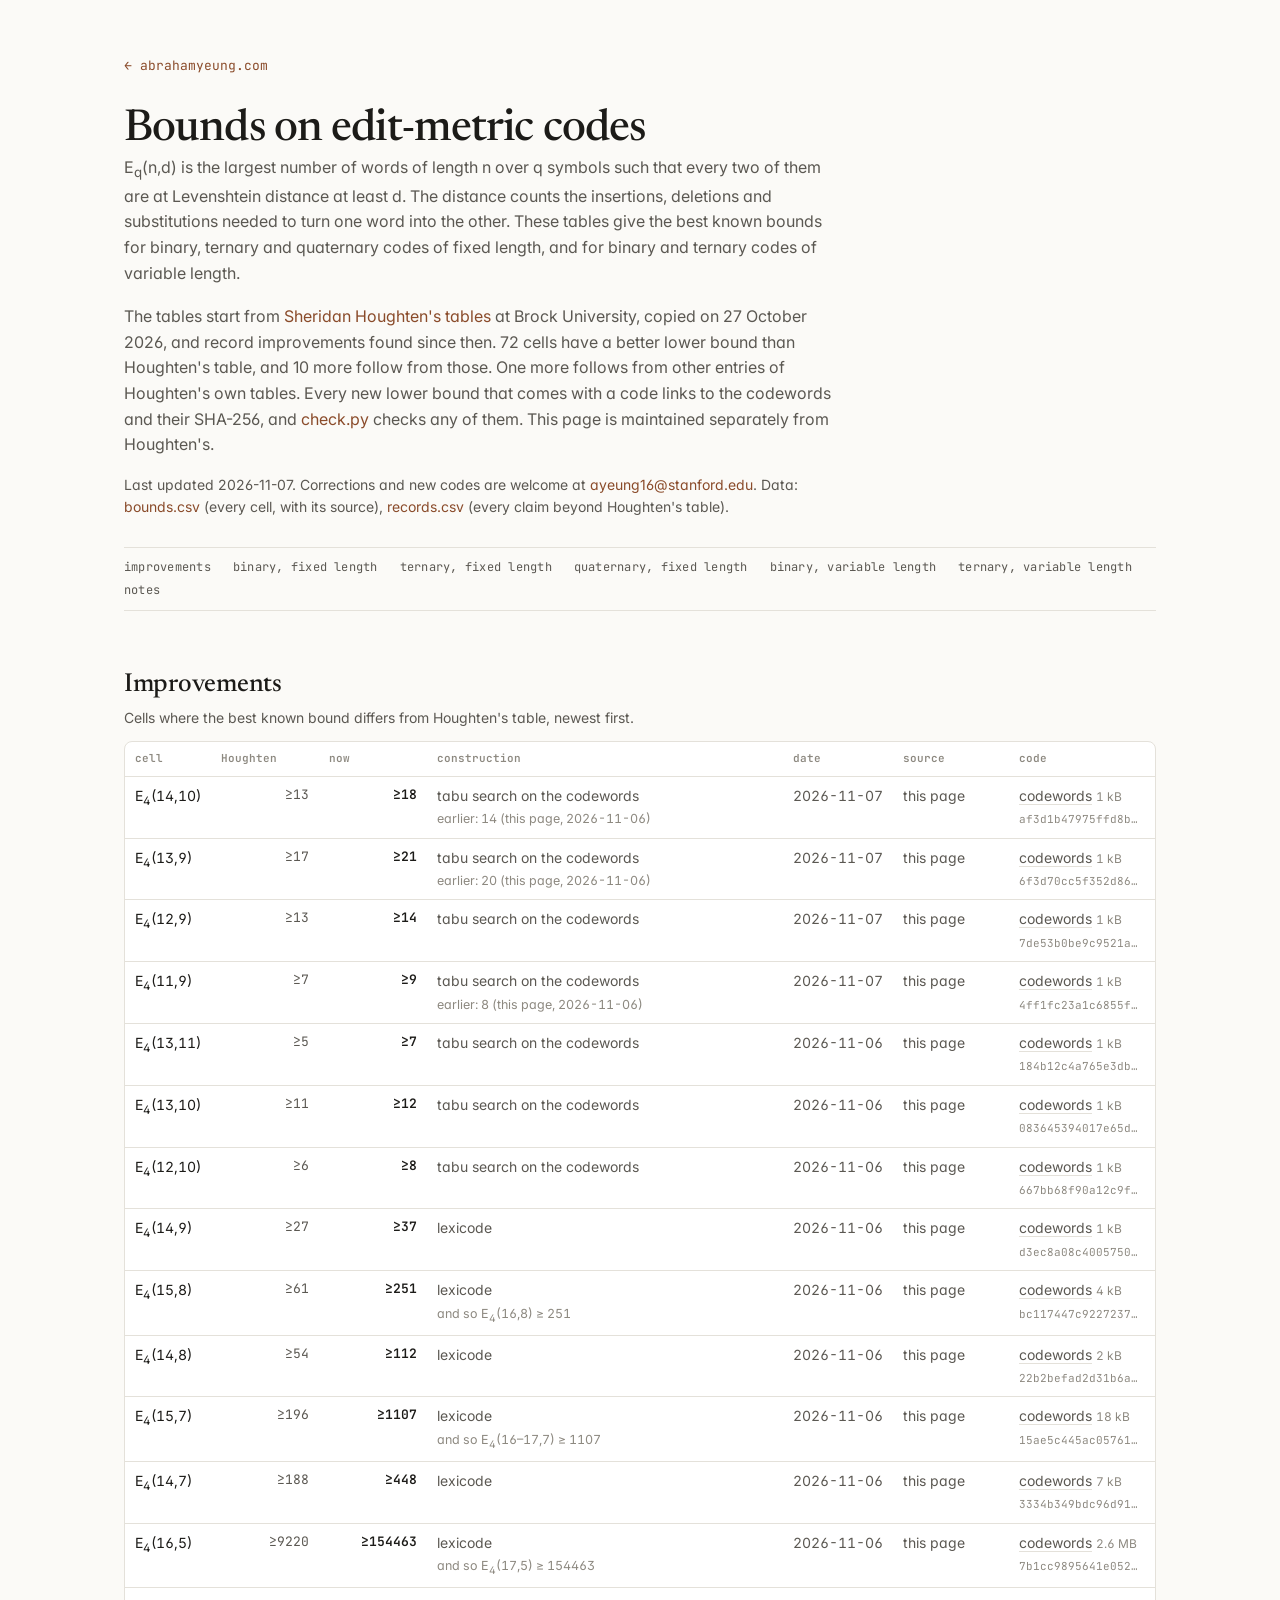
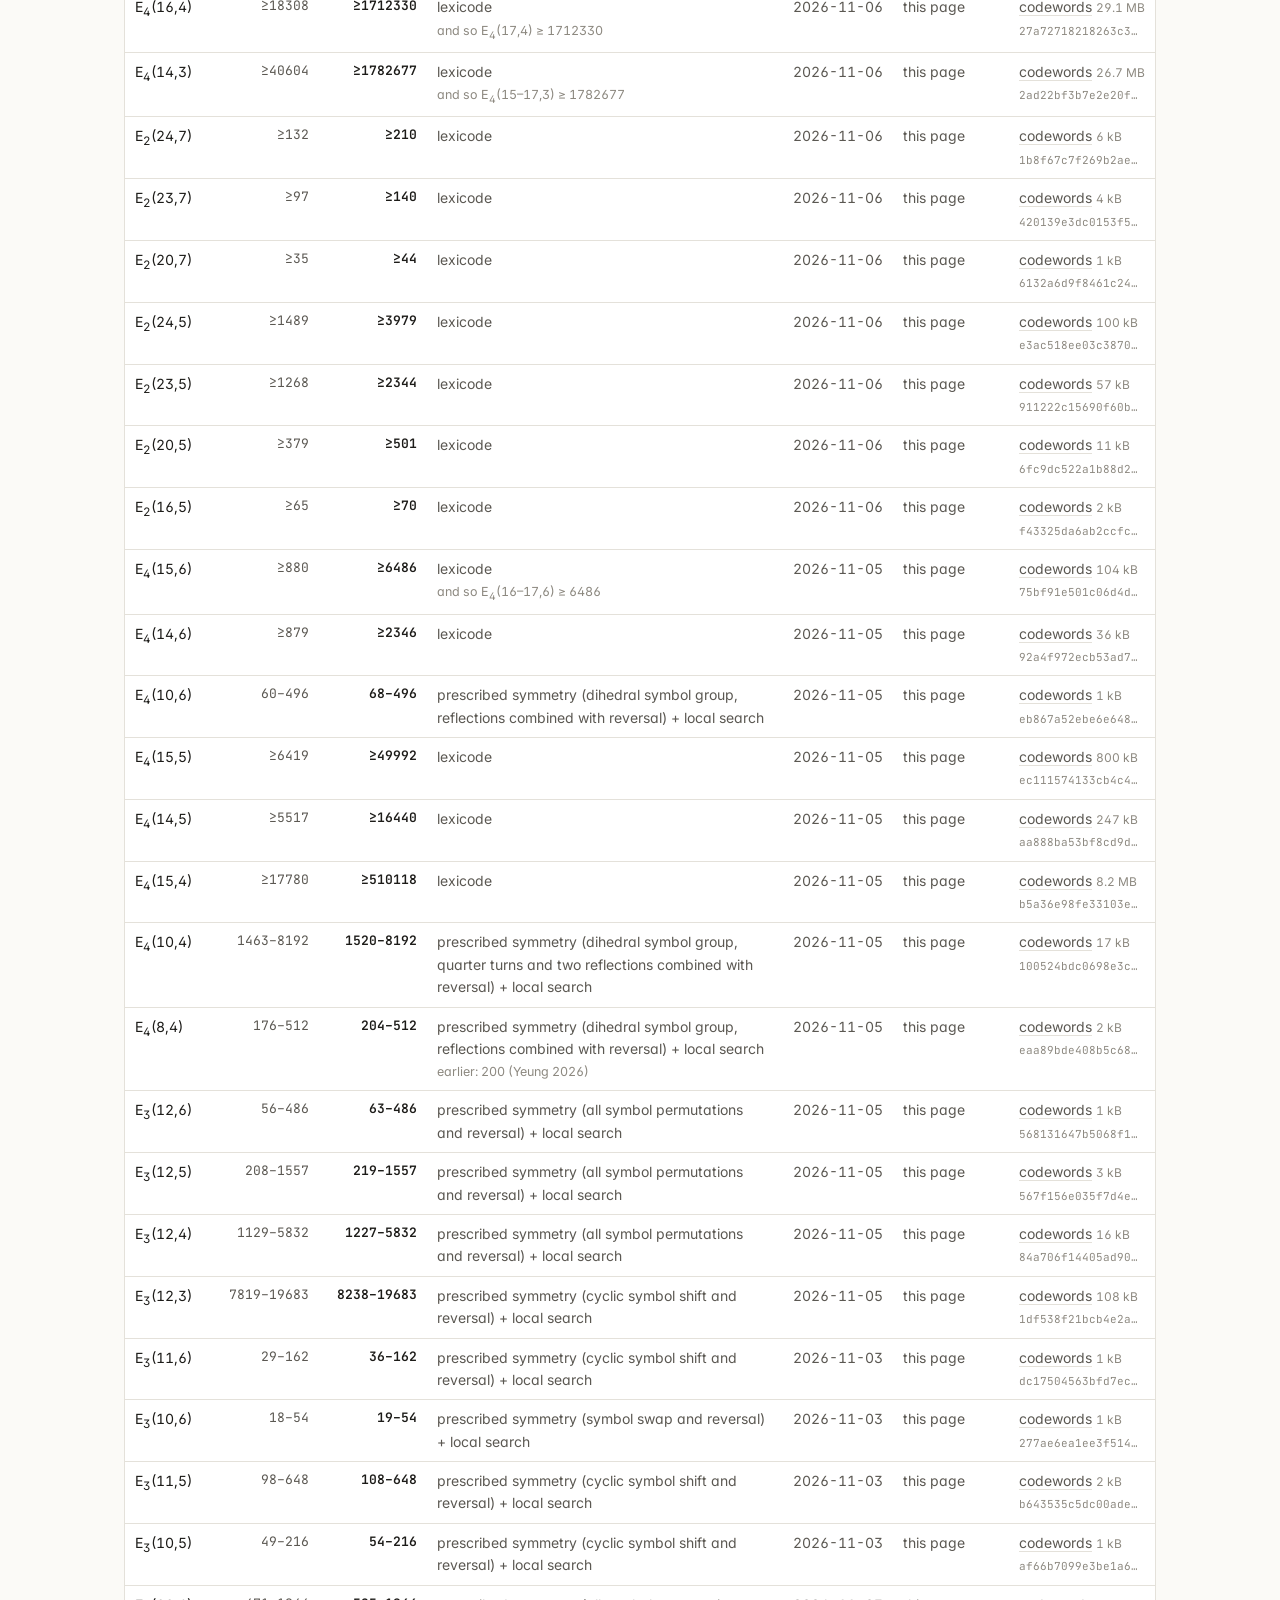
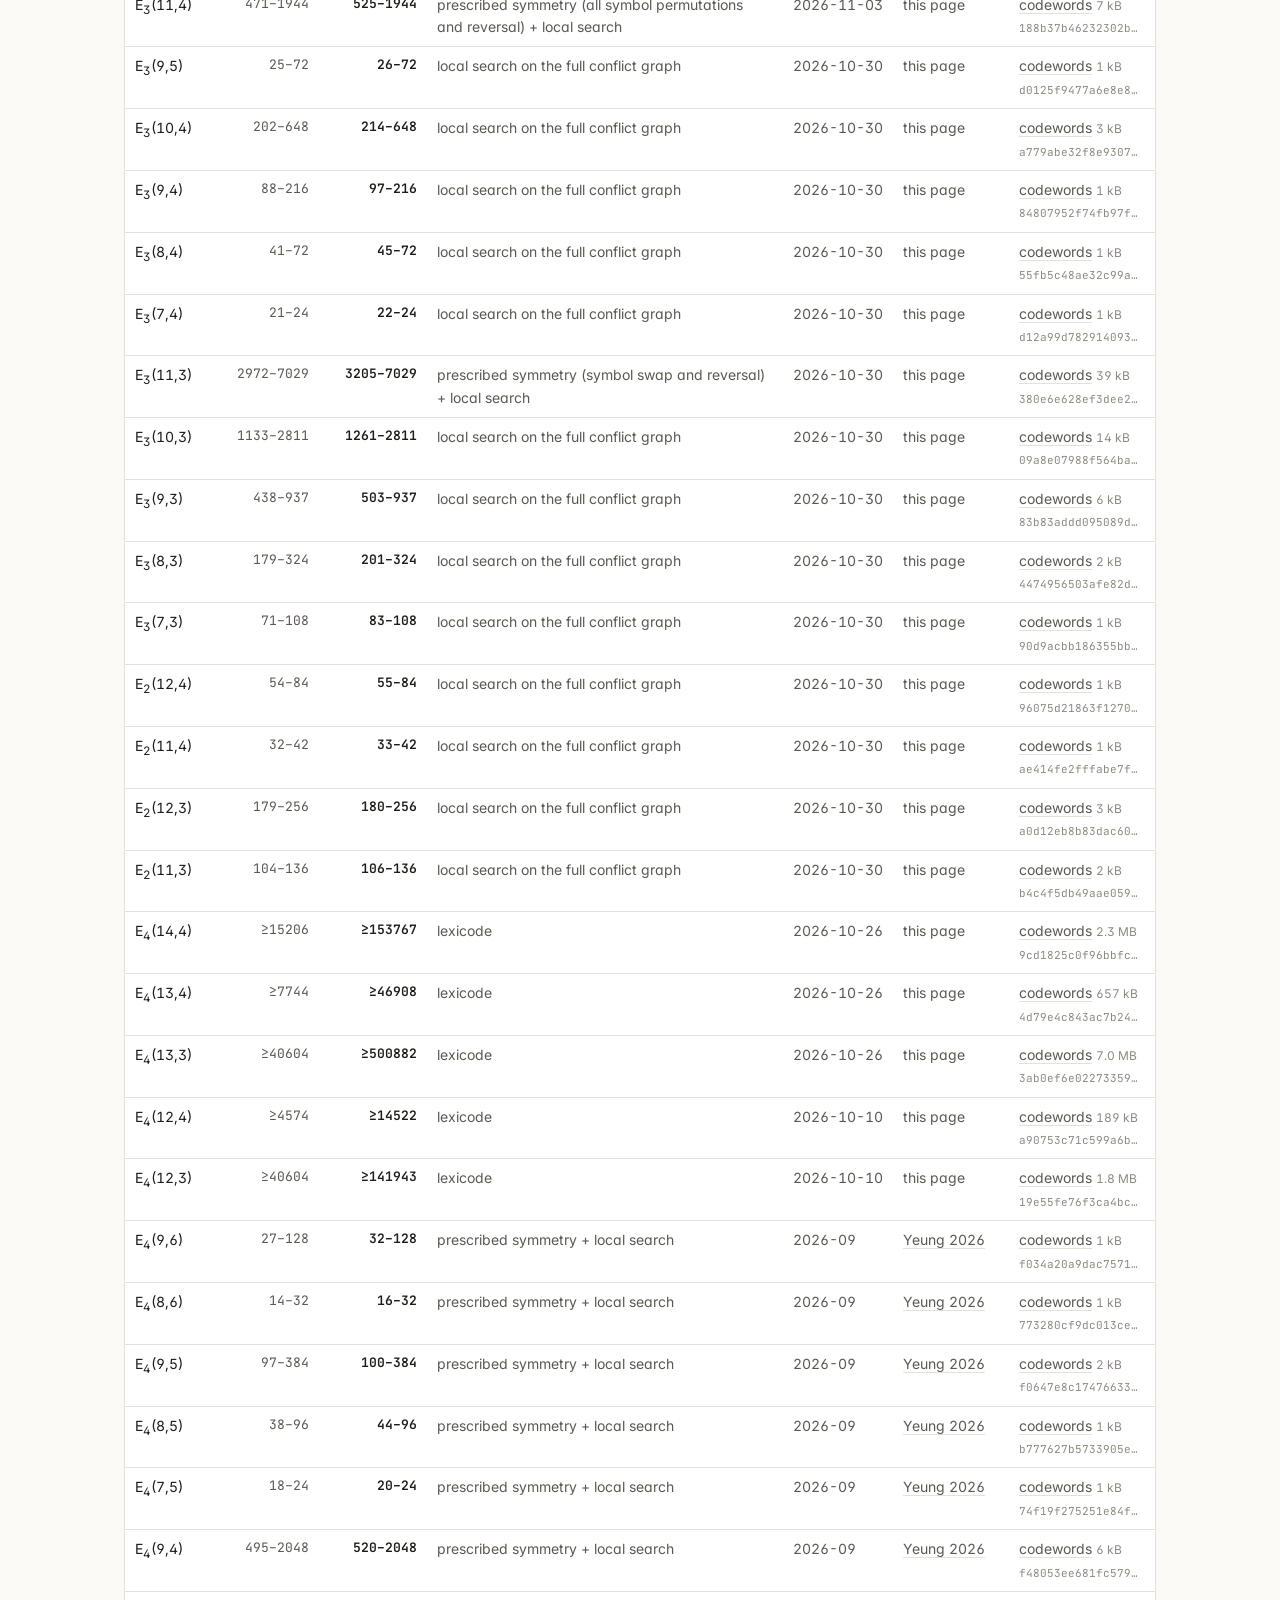
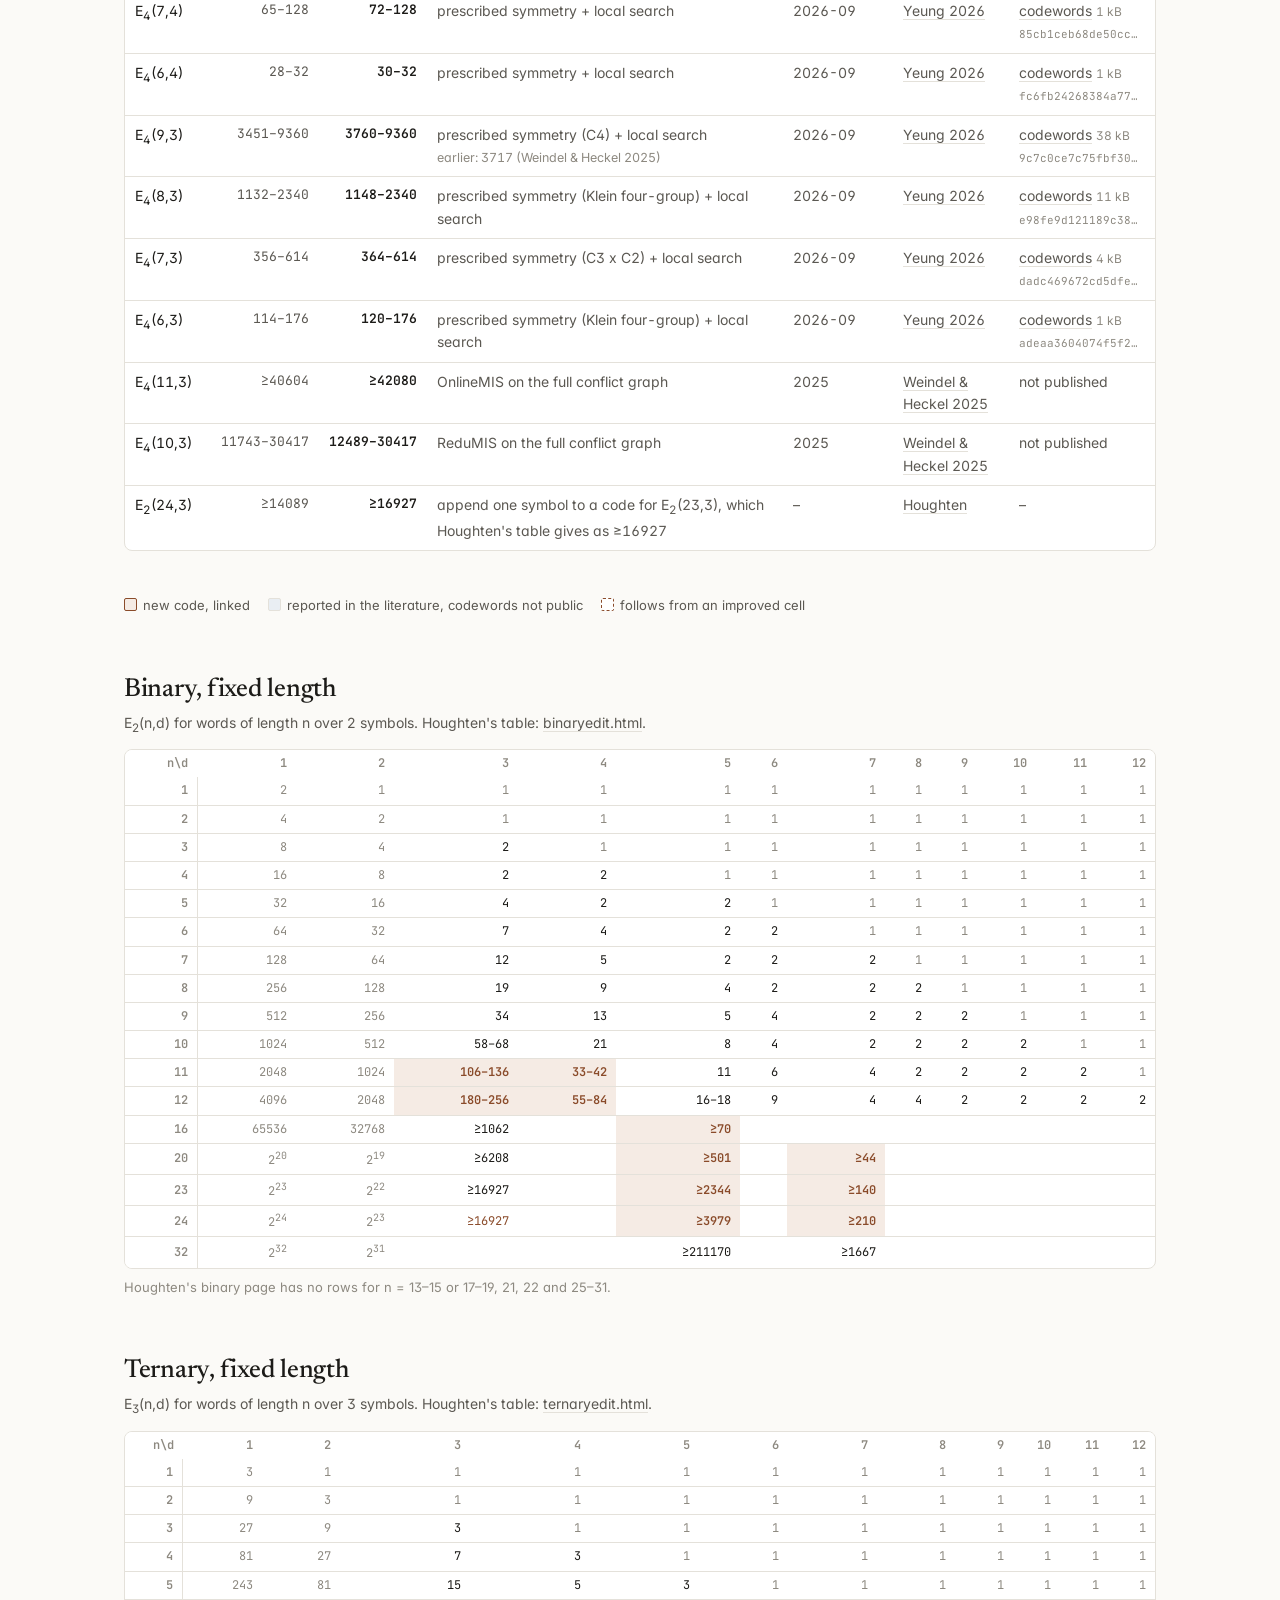
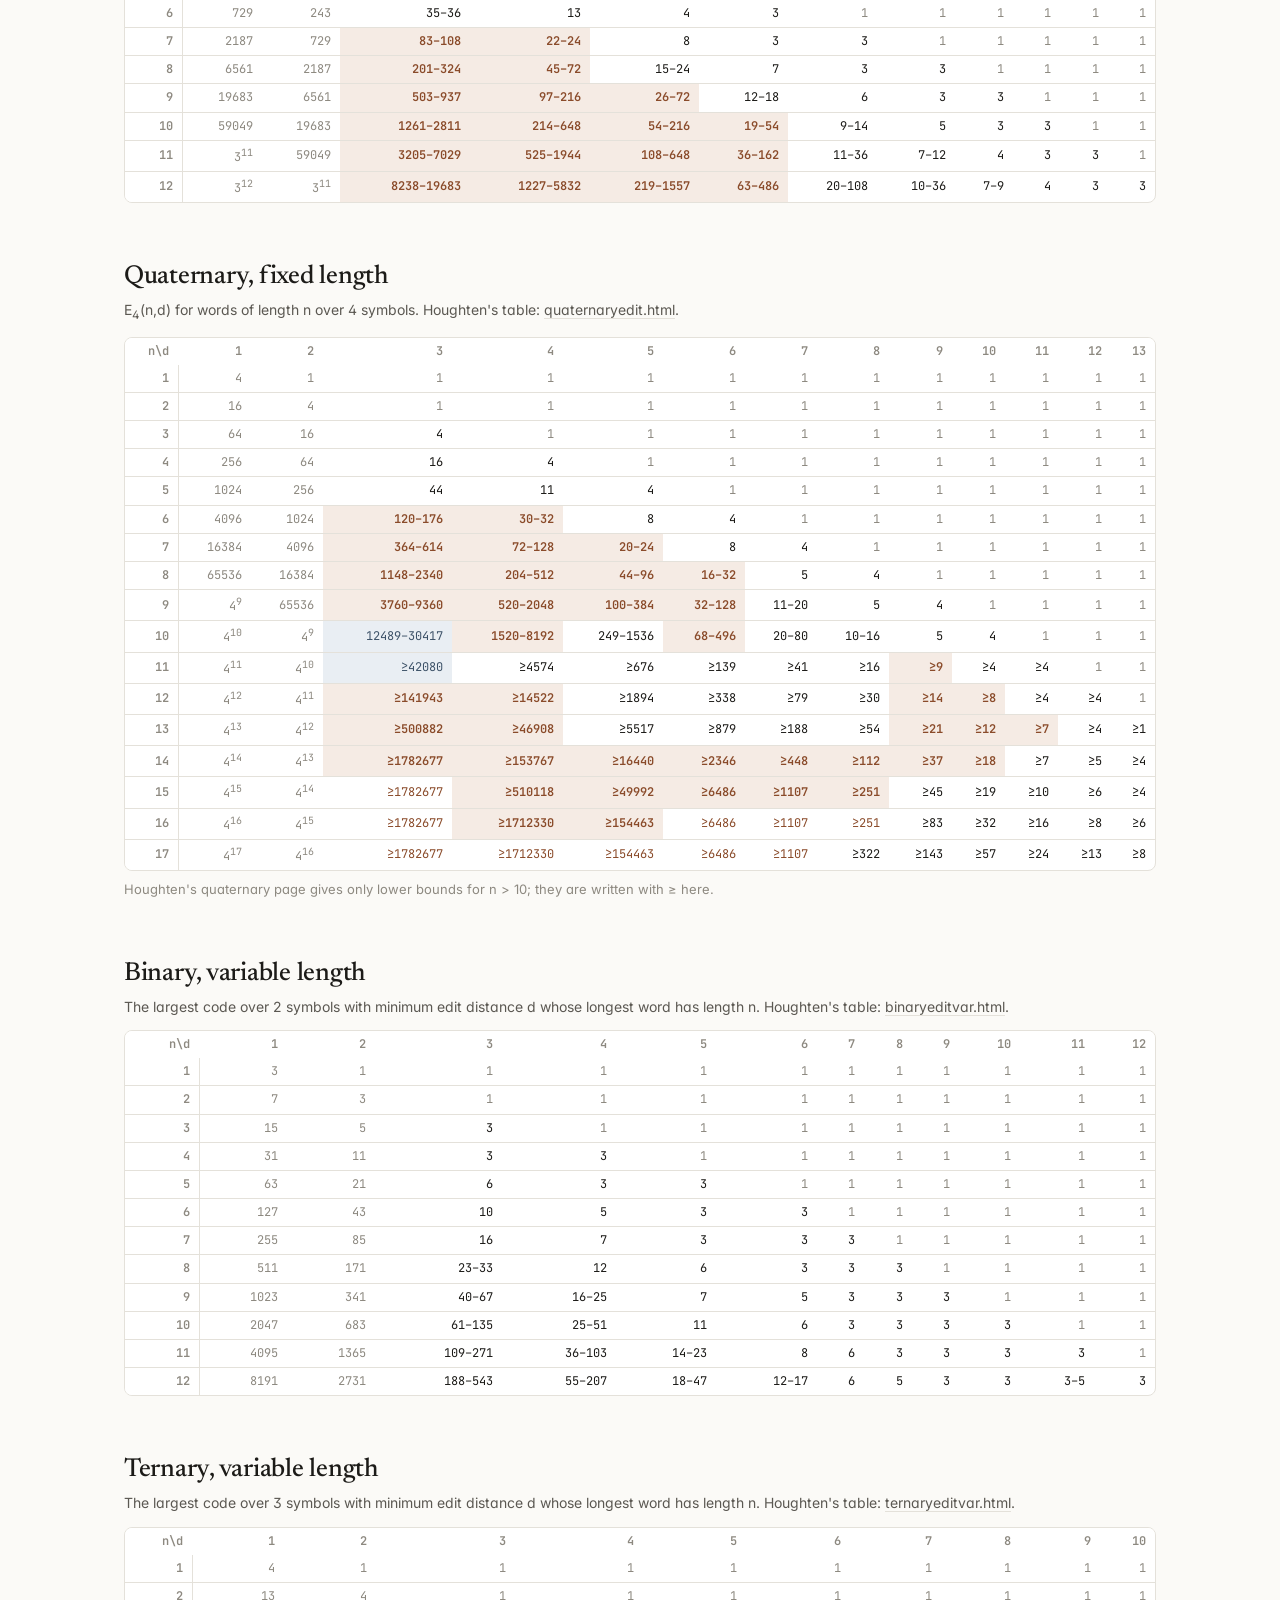
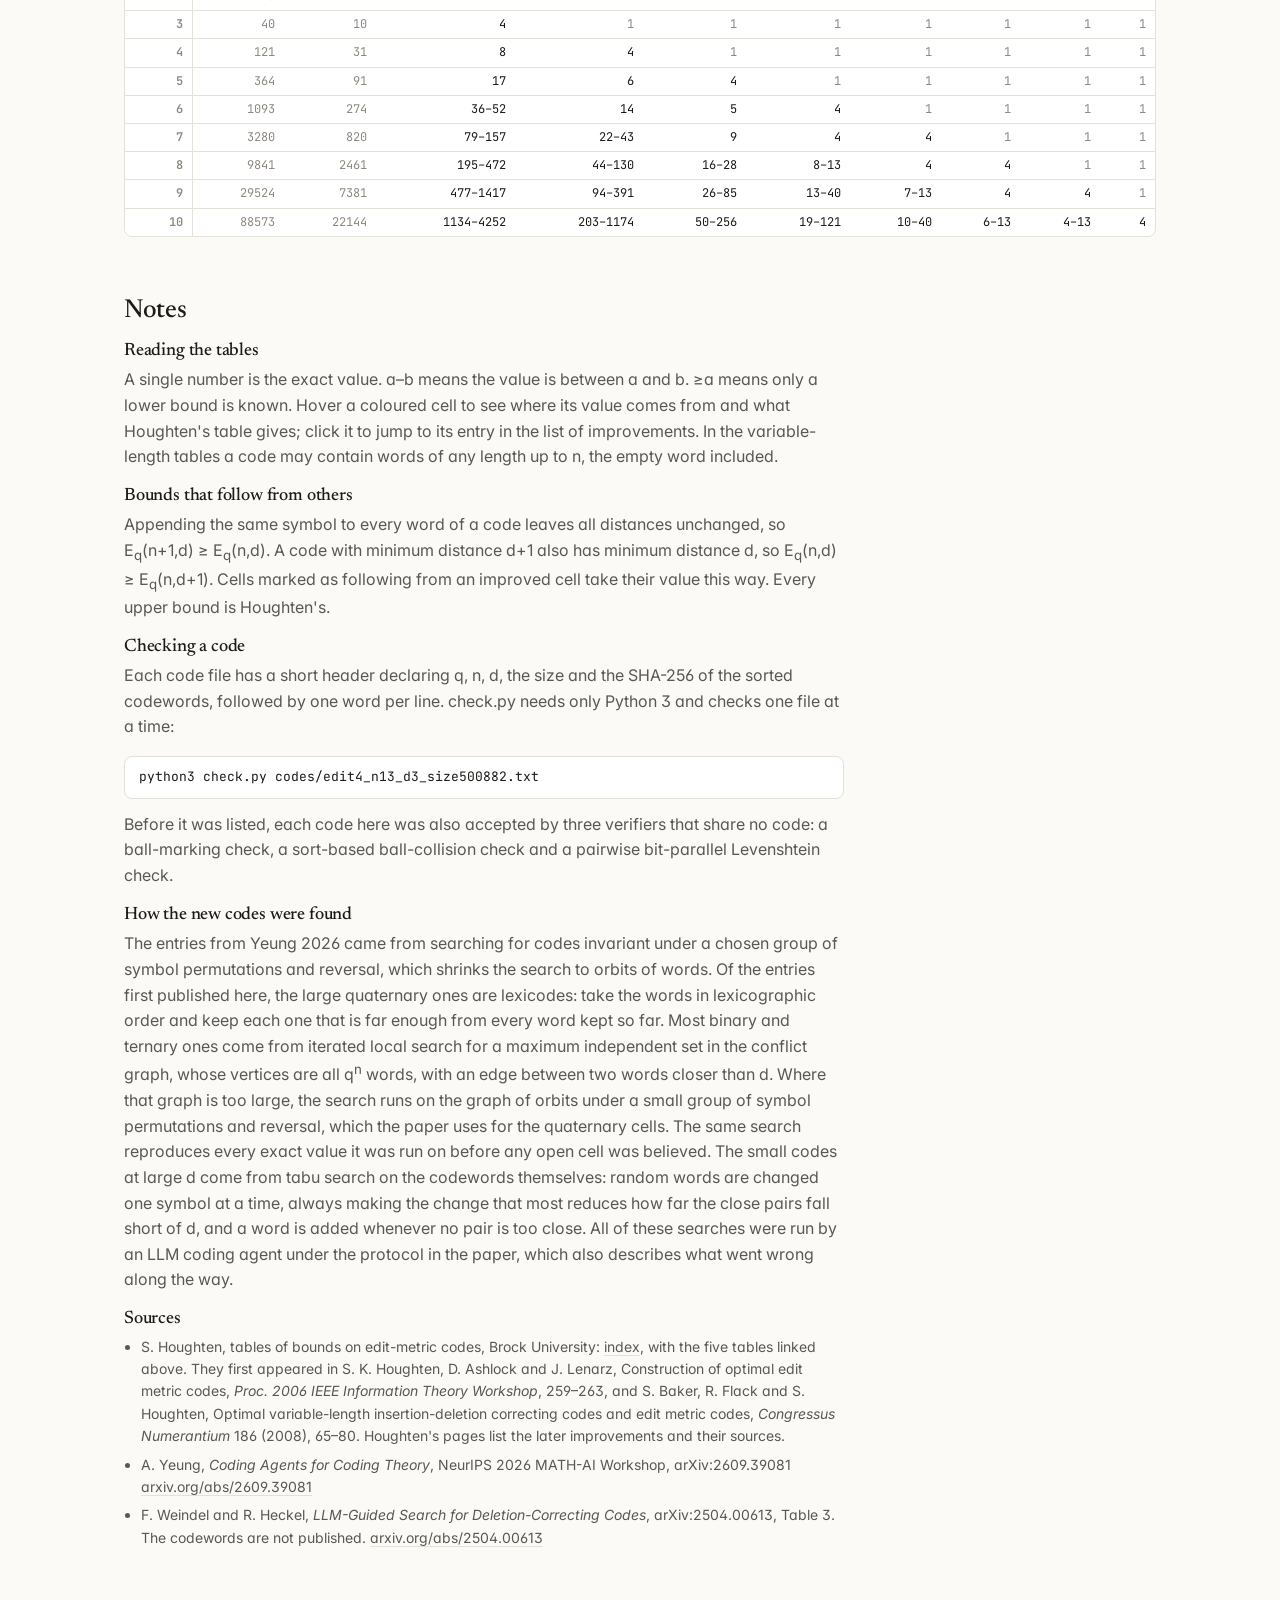
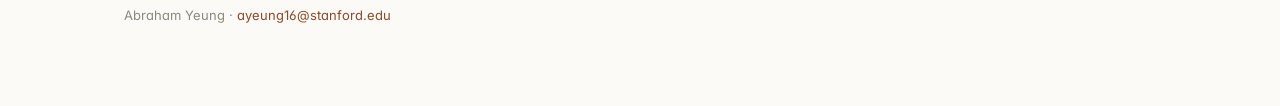
==== commit 61e1c924: "check.py: pairwise path for small codes, variable-length files; methods paragraph covers tabu search" ====
--- a/edit-codes/index.html
+++ b/edit-codes/index.html
@@ -87,7 +87,7 @@
     <pre class="cmd">python3 check.py codes/edit4_n13_d3_size500882.txt</pre>
     <p>Before it was listed, each code here was also accepted by three verifiers that share no code: a ball-marking check, a sort-based ball-collision check and a pairwise bit-parallel Levenshtein check.</p>
     <h3 style="margin:14px 0 6px">How the new codes were found</h3>
-    <p>The entries from Yeung 2026 came from searching for codes invariant under a chosen group of symbol permutations and reversal, which shrinks the search to orbits of words. Of the entries first published here, the large quaternary ones are lexicodes: take the words in lexicographic order and keep each one that is far enough from every word kept so far. The binary and ternary ones come from iterated local search for a maximum independent set in the conflict graph, whose vertices are all q<sup>n</sup> words, with an edge between two words closer than d. Where that graph is too large, the search runs on the graph of orbits under a small group of symbol permutations and reversal, which the paper uses for the quaternary cells. The same search reproduces every exact value it was run on before any open cell was believed. All of these searches were run by an LLM coding agent under the protocol in the paper, which also describes what went wrong along the way.</p>
+    <p>The entries from Yeung 2026 came from searching for codes invariant under a chosen group of symbol permutations and reversal, which shrinks the search to orbits of words. Of the entries first published here, the large quaternary ones are lexicodes: take the words in lexicographic order and keep each one that is far enough from every word kept so far. Most binary and ternary ones come from iterated local search for a maximum independent set in the conflict graph, whose vertices are all q<sup>n</sup> words, with an edge between two words closer than d. Where that graph is too large, the search runs on the graph of orbits under a small group of symbol permutations and reversal, which the paper uses for the quaternary cells. The same search reproduces every exact value it was run on before any open cell was believed. The small codes at large d come from tabu search on the codewords themselves: random words are changed one symbol at a time, always making the change that most reduces how far the close pairs fall short of d, and a word is added whenever no pair is too close. All of these searches were run by an LLM coding agent under the protocol in the paper, which also describes what went wrong along the way.</p>
     <h3 style="margin:14px 0 6px">Sources</h3>
     <ul class="refs">
       <li>S. Houghten, tables of bounds on edit-metric codes, Brock University: <a href="https://www.cosc.brocku.ca/~shoughten/edit.html" target="_blank" rel="noopener">index</a>, with the five tables linked above. They first appeared in S. K. Houghten, D. Ashlock and J. Lenarz, Construction of optimal edit metric codes, <i>Proc. 2006 IEEE Information Theory Workshop</i>, 259&ndash;263, and S. Baker, R. Flack and S. Houghten, Optimal variable-length insertion-deletion correcting codes and edit metric codes, <i>Congressus Numerantium</i> 186 (2008), 65&ndash;80. Houghten's pages list the later improvements and their sources.</li>
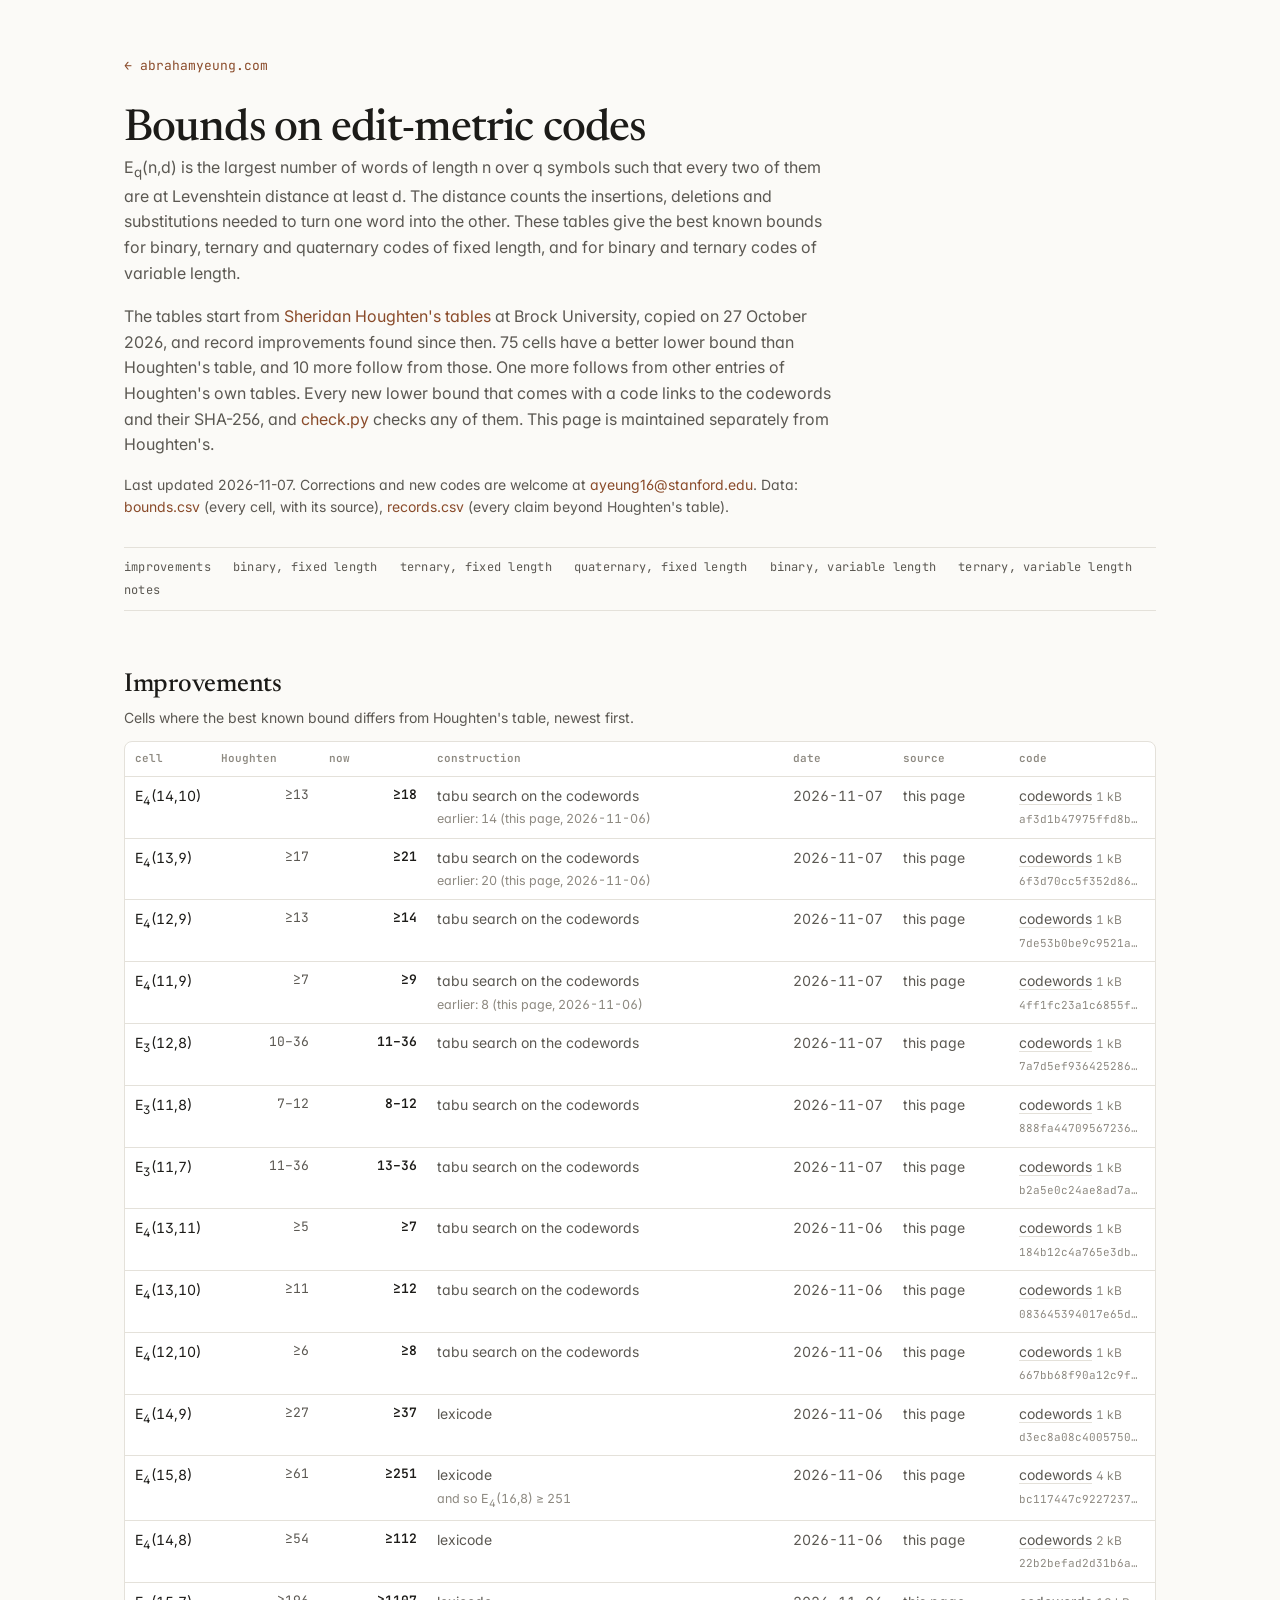
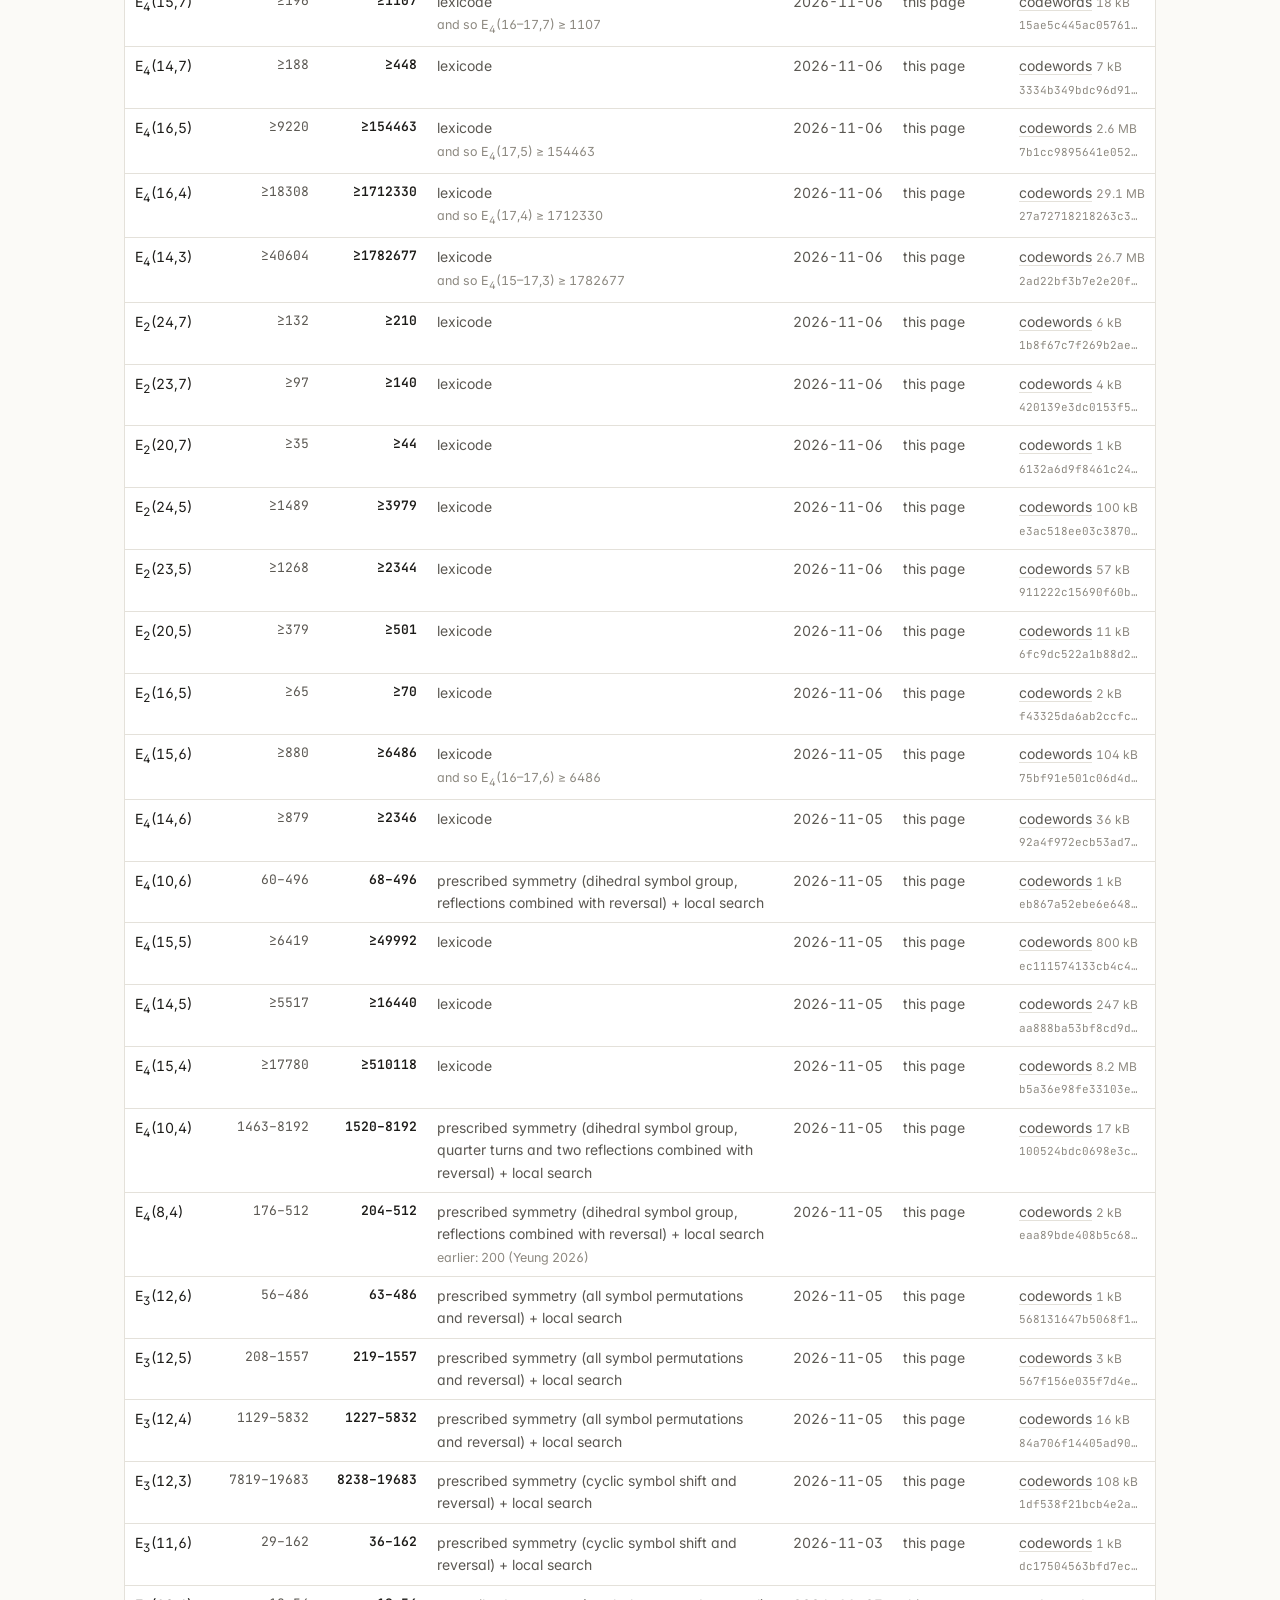
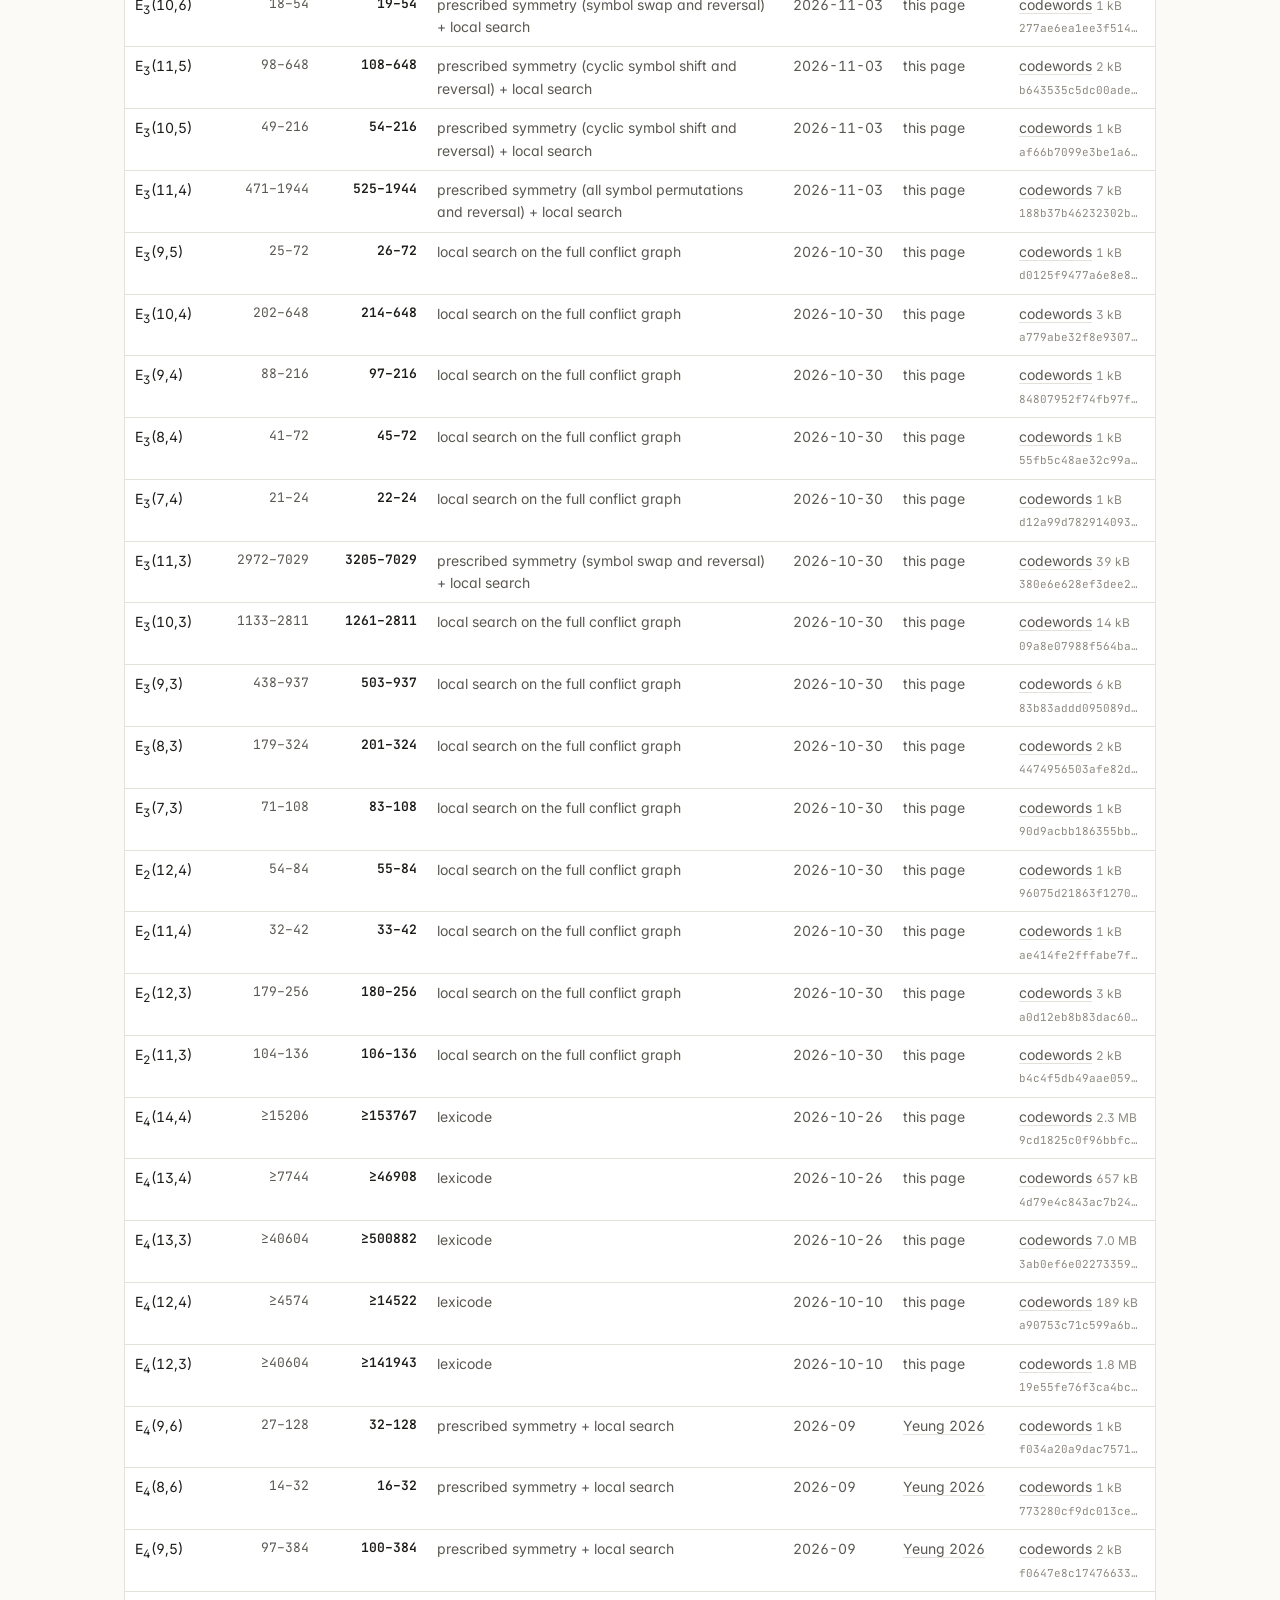
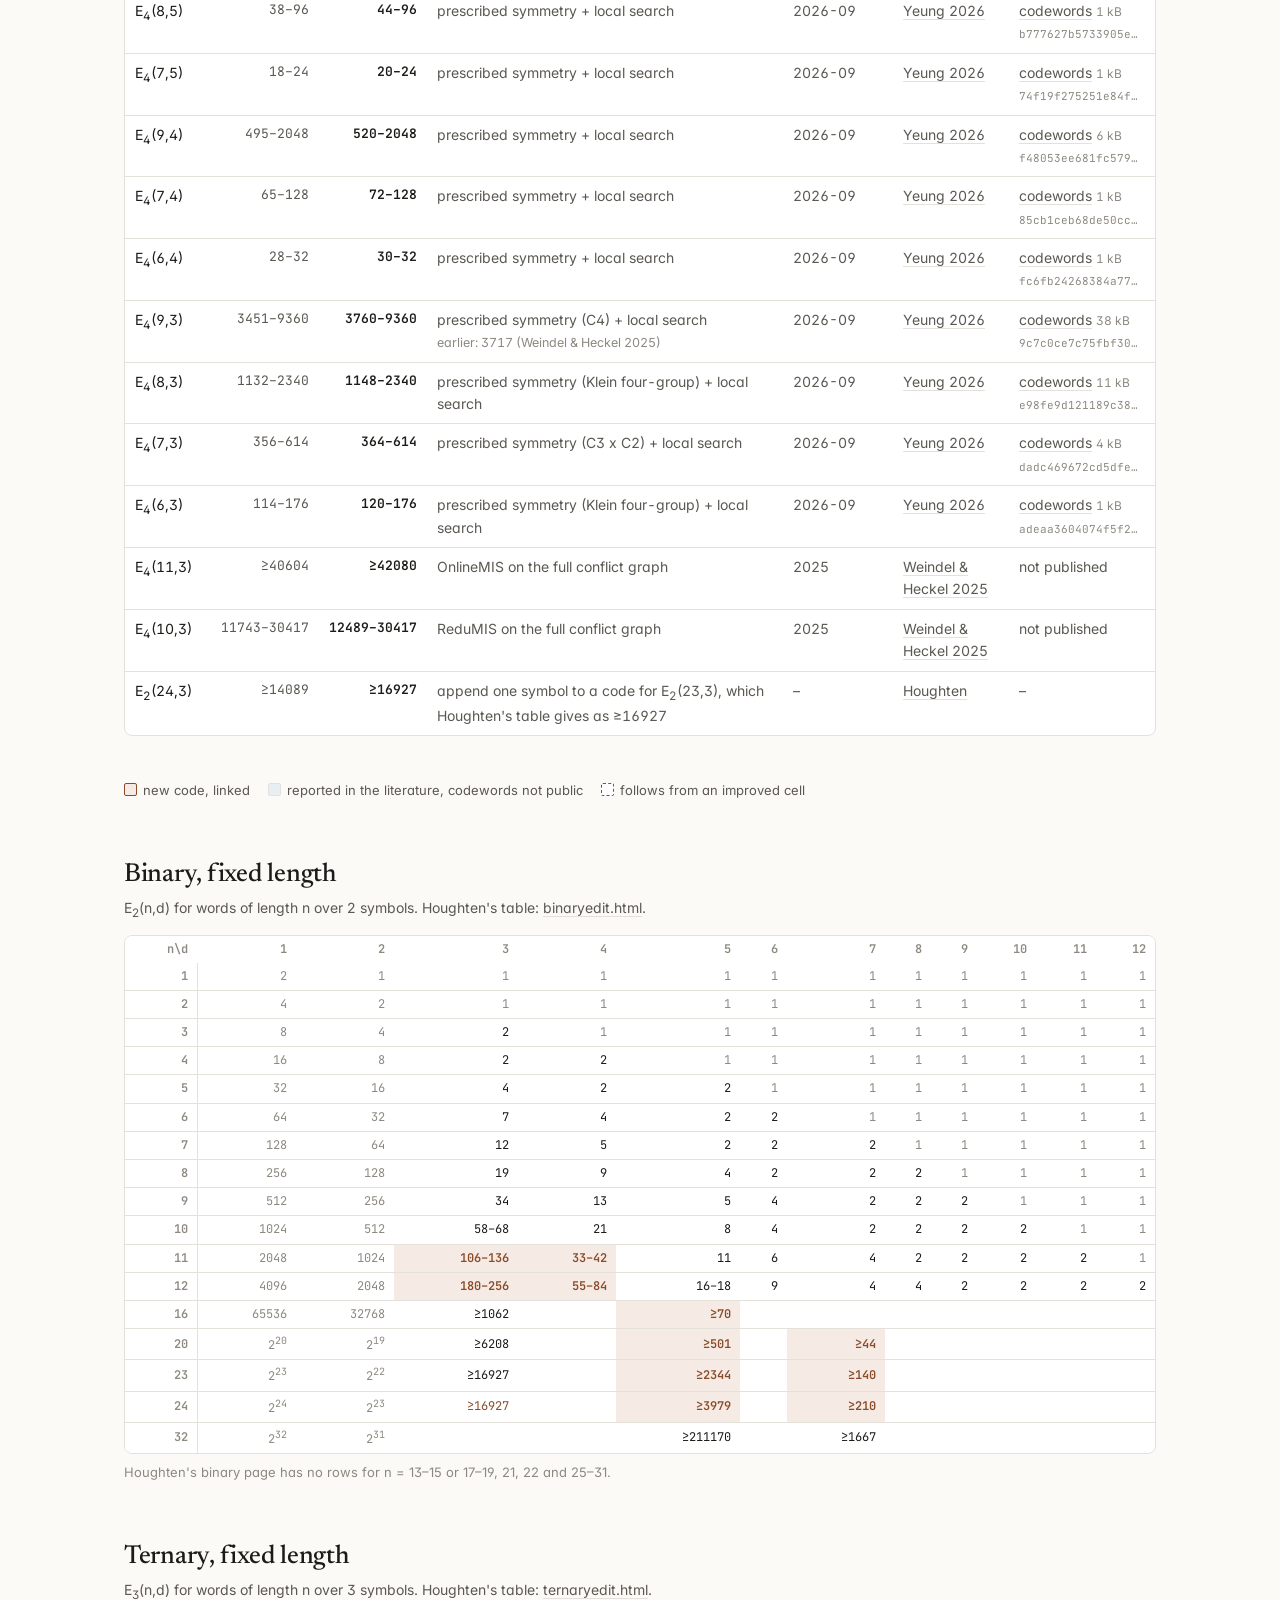
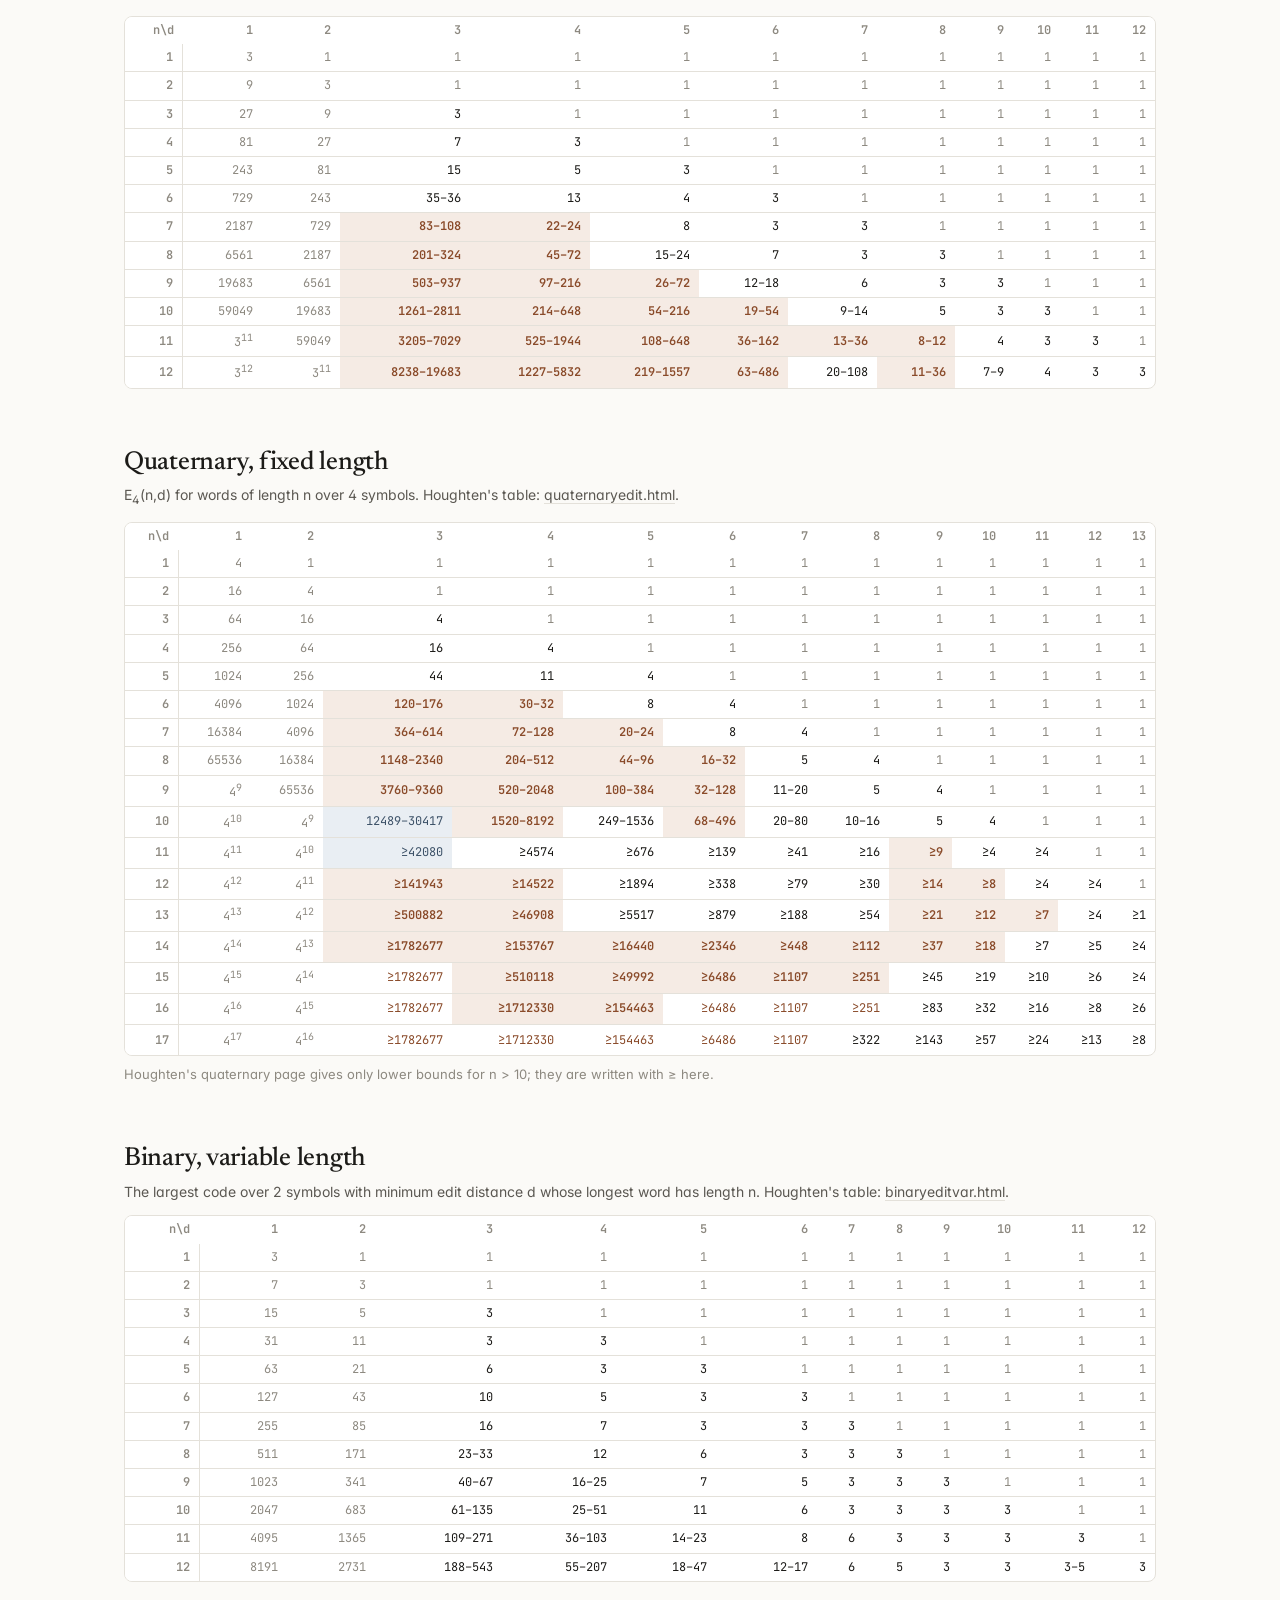
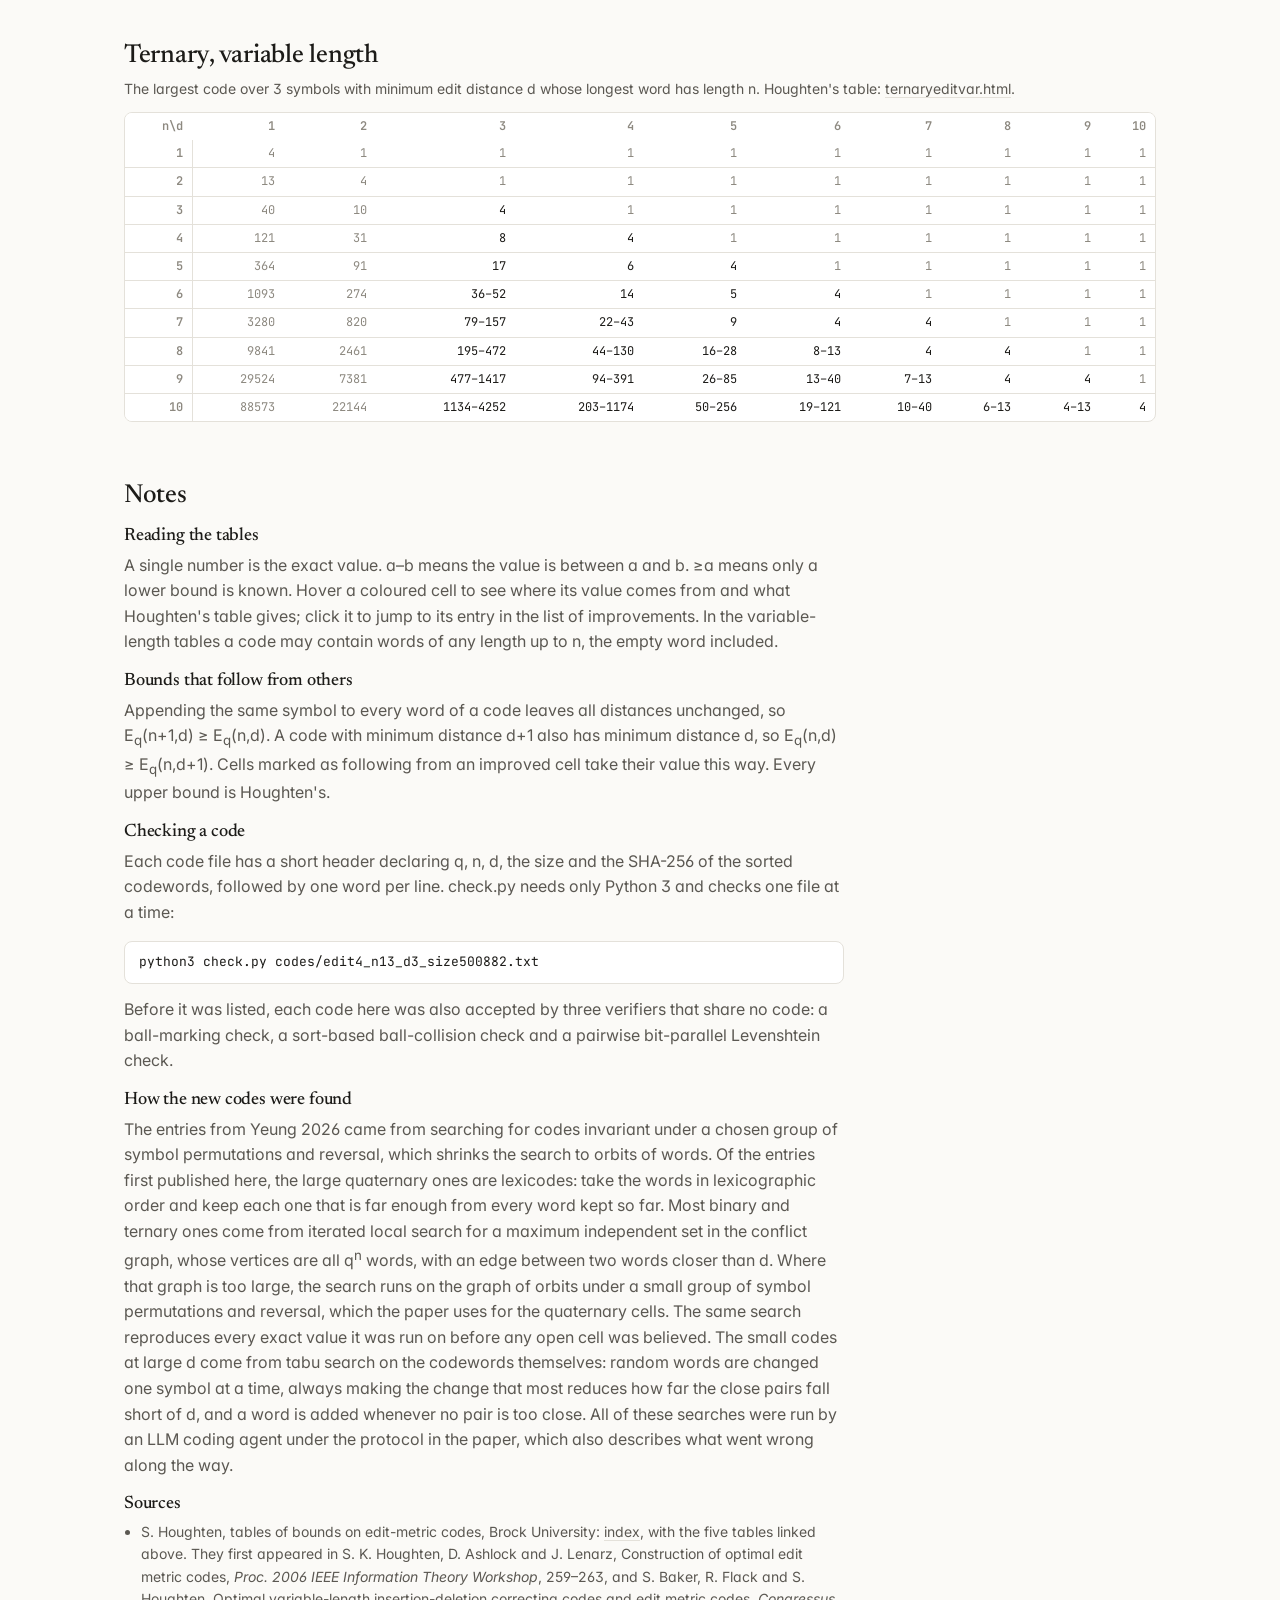
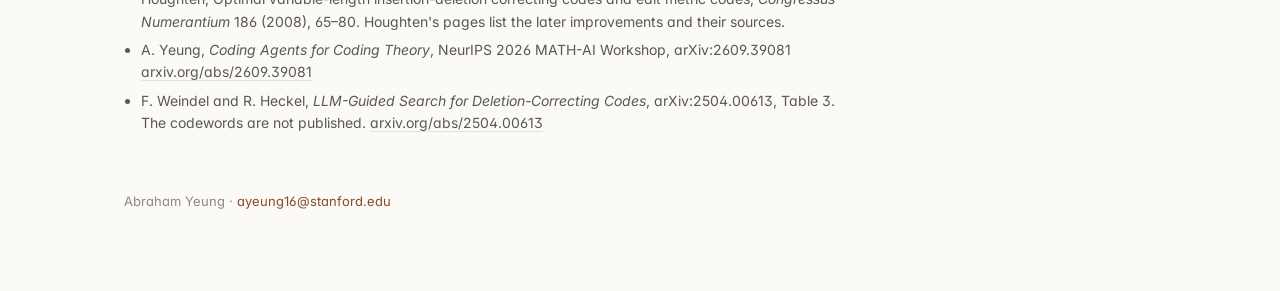
==== commit 63e3f3f0: "E3(11,7) >= 13, E3(11,8) >= 8, E3(12,8) >= 11 (tabu search on the codewords) Co-Authored-By: Claude " ====
--- a/edit-codes/index.html
+++ b/edit-codes/index.html
@@ -60,7 +60,7 @@
   <h1 style="margin-top:28px">Bounds on edit-metric codes</h1>
   <div class="prose">
     <p class="lede">E<sub>q</sub>(n,d) is the largest number of words of length n over q symbols such that every two of them are at Levenshtein distance at least d. The distance counts the insertions, deletions and substitutions needed to turn one word into the other. These tables give the best known bounds for binary, ternary and quaternary codes of fixed length, and for binary and ternary codes of variable length.</p>
-    <p>The tables start from <a href="https://www.cosc.brocku.ca/~shoughten/edit.html" target="_blank" rel="noopener">Sheridan Houghten's tables</a> at Brock University, copied on 27 October 2026, and record improvements found since then. 72 cells have a better lower bound than Houghten's table, and 10 more follow from those. One more follows from other entries of Houghten's own tables. Every new lower bound that comes with a code links to the codewords and their SHA-256, and <a href="check.py">check.py</a> checks any of them. This page is maintained separately from Houghten's.</p>
+    <p>The tables start from <a href="https://www.cosc.brocku.ca/~shoughten/edit.html" target="_blank" rel="noopener">Sheridan Houghten's tables</a> at Brock University, copied on 27 October 2026, and record improvements found since then. 75 cells have a better lower bound than Houghten's table, and 10 more follow from those. One more follows from other entries of Houghten's own tables. Every new lower bound that comes with a code links to the codewords and their SHA-256, and <a href="check.py">check.py</a> checks any of them. This page is maintained separately from Houghten's.</p>
     <p class="small muted">Last updated 2026-11-07. Corrections and new codes are welcome at <a href="mailto:ayeung16@stanford.edu">ayeung16@stanford.edu</a>. Data: <a href="bounds.csv">bounds.csv</a> (every cell, with its source), <a href="records.csv">records.csv</a> (every claim beyond Houghten's table).</p>
   </div>
   <nav class="nav"><a href="#changes">improvements</a> <a href="#binary">binary, fixed length</a> <a href="#ternary">ternary, fixed length</a> <a href="#quaternary">quaternary, fixed length</a> <a href="#binary-var">binary, variable length</a> <a href="#ternary-var">ternary, variable length</a> <a href="#notes">notes</a></nav>
@@ -68,13 +68,13 @@
   <section id="changes">
     <h2>Improvements</h2>
     <p class="sub">Cells where the best known bound differs from Houghten's table, newest first.</p>
-    <div class="scroll"><table class="ch"><thead><tr><th>cell</th><th>Houghten</th><th>now</th><th>construction</th><th>date</th><th>source</th><th>code</th></tr></thead><tbody><tr id="r4-14-10"><td class="cell">E<sub>4</sub>(14,10)</td><td class="num muted">&ge;13</td><td class="num"><b>&ge;18</b></td><td>tabu search on the codewords<div class="ex">earlier: 14 (this page, 2026-11-06)</div></td><td class="nw">2026-11-07</td><td>this page</td><td class="nw"><a href="codes/edit4_n14_d10_size18.txt">codewords</a> <span class="sz">1 kB</span><br><code class="sha" title="sha256 of the sorted codewords">af3d1b47975ffd8b&hellip;</code></td></tr><tr id="r4-13-9"><td class="cell">E<sub>4</sub>(13,9)</td><td class="num muted">&ge;17</td><td class="num"><b>&ge;21</b></td><td>tabu search on the codewords<div class="ex">earlier: 20 (this page, 2026-11-06)</div></td><td class="nw">2026-11-07</td><td>this page</td><td class="nw"><a href="codes/edit4_n13_d9_size21.txt">codewords</a> <span class="sz">1 kB</span><br><code class="sha" title="sha256 of the sorted codewords">6f3d70cc5f352d86&hellip;</code></td></tr><tr id="r4-12-9"><td class="cell">E<sub>4</sub>(12,9)</td><td class="num muted">&ge;13</td><td class="num"><b>&ge;14</b></td><td>tabu search on the codewords</td><td class="nw">2026-11-07</td><td>this page</td><td class="nw"><a href="codes/edit4_n12_d9_size14.txt">codewords</a> <span class="sz">1 kB</span><br><code class="sha" title="sha256 of the sorted codewords">7de53b0be9c9521a&hellip;</code></td></tr><tr id="r4-11-9"><td class="cell">E<sub>4</sub>(11,9)</td><td class="num muted">&ge;7</td><td class="num"><b>&ge;9</b></td><td>tabu search on the codewords<div class="ex">earlier: 8 (this page, 2026-11-06)</div></td><td class="nw">2026-11-07</td><td>this page</td><td class="nw"><a href="codes/edit4_n11_d9_size9.txt">codewords</a> <span class="sz">1 kB</span><br><code class="sha" title="sha256 of the sorted codewords">4ff1fc23a1c6855f&hellip;</code></td></tr><tr id="r4-13-11"><td class="cell">E<sub>4</sub>(13,11)</td><td class="num muted">&ge;5</td><td class="num"><b>&ge;7</b></td><td>tabu search on the codewords</td><td class="nw">2026-11-06</td><td>this page</td><td class="nw"><a href="codes/edit4_n13_d11_size7.txt">codewords</a> <span class="sz">1 kB</span><br><code class="sha" title="sha256 of the sorted codewords">184b12c4a765e3db&hellip;</code></td></tr><tr id="r4-13-10"><td class="cell">E<sub>4</sub>(13,10)</td><td class="num muted">&ge;11</td><td class="num"><b>&ge;12</b></td><td>tabu search on the codewords</td><td class="nw">2026-11-06</td><td>this page</td><td class="nw"><a href="codes/edit4_n13_d10_size12.txt">codewords</a> <span class="sz">1 kB</span><br><code class="sha" title="sha256 of the sorted codewords">083645394017e65d&hellip;</code></td></tr><tr id="r4-12-10"><td class="cell">E<sub>4</sub>(12,10)</td><td class="num muted">&ge;6</td><td class="num"><b>&ge;8</b></td><td>tabu search on the codewords</td><td class="nw">2026-11-06</td><td>this page</td><td class="nw"><a href="codes/edit4_n12_d10_size8.txt">codewords</a> <span class="sz">1 kB</span><br><code class="sha" title="sha256 of the sorted codewords">667bb68f90a12c9f&hellip;</code></td></tr><tr id="r4-14-9"><td class="cell">E<sub>4</sub>(14,9)</td><td class="num muted">&ge;27</td><td class="num"><b>&ge;37</b></td><td>lexicode</td><td class="nw">2026-11-06</td><td>this page</td><td class="nw"><a href="codes/edit4_n14_d9_size37.txt">codewords</a> <span class="sz">1 kB</span><br><code class="sha" title="sha256 of the sorted codewords">d3ec8a08c4005750&hellip;</code></td></tr><tr id="r4-15-8"><td class="cell">E<sub>4</sub>(15,8)</td><td class="num muted">&ge;61</td><td class="num"><b>&ge;251</b></td><td>lexicode<div class="ex">and so E<sub>4</sub>(16,8) &ge; 251</div></td><td class="nw">2026-11-06</td><td>this page</td><td class="nw"><a href="codes/edit4_n15_d8_size251.txt">codewords</a> <span class="sz">4 kB</span><br><code class="sha" title="sha256 of the sorted codewords">bc117447c9227237&hellip;</code></td></tr><tr id="r4-14-8"><td class="cell">E<sub>4</sub>(14,8)</td><td class="num muted">&ge;54</td><td class="num"><b>&ge;112</b></td><td>lexicode</td><td class="nw">2026-11-06</td><td>this page</td><td class="nw"><a href="codes/edit4_n14_d8_size112.txt">codewords</a> <span class="sz">2 kB</span><br><code class="sha" title="sha256 of the sorted codewords">22b2befad2d31b6a&hellip;</code></td></tr><tr id="r4-15-7"><td class="cell">E<sub>4</sub>(15,7)</td><td class="num muted">&ge;196</td><td class="num"><b>&ge;1107</b></td><td>lexicode<div class="ex">and so E<sub>4</sub>(16&ndash;17,7) &ge; 1107</div></td><td class="nw">2026-11-06</td><td>this page</td><td class="nw"><a href="codes/edit4_n15_d7_size1107.txt">codewords</a> <span class="sz">18 kB</span><br><code class="sha" title="sha256 of the sorted codewords">15ae5c445ac05761&hellip;</code></td></tr><tr id="r4-14-7"><td class="cell">E<sub>4</sub>(14,7)</td><td class="num muted">&ge;188</td><td class="num"><b>&ge;448</b></td><td>lexicode</td><td class="nw">2026-11-06</td><td>this page</td><td class="nw"><a href="codes/edit4_n14_d7_size448.txt">codewords</a> <span class="sz">7 kB</span><br><code class="sha" title="sha256 of the sorted codewords">3334b349bdc96d91&hellip;</code></td></tr><tr id="r4-16-5"><td class="cell">E<sub>4</sub>(16,5)</td><td class="num muted">&ge;9220</td><td class="num"><b>&ge;154463</b></td><td>lexicode<div class="ex">and so E<sub>4</sub>(17,5) &ge; 154463</div></td><td class="nw">2026-11-06</td><td>this page</td><td class="nw"><a href="codes/edit4_n16_d5_size154463.txt">codewords</a> <span class="sz">2.6 MB</span><br><code class="sha" title="sha256 of the sorted codewords">7b1cc9895641e052&hellip;</code></td></tr><tr id="r4-16-4"><td class="cell">E<sub>4</sub>(16,4)</td><td class="num muted">&ge;18308</td><td class="num"><b>&ge;1712330</b></td><td>lexicode<div class="ex">and so E<sub>4</sub>(17,4) &ge; 1712330</div></td><td class="nw">2026-11-06</td><td>this page</td><td class="nw"><a href="codes/edit4_n16_d4_size1712330.txt">codewords</a> <span class="sz">29.1 MB</span><br><code class="sha" title="sha256 of the sorted codewords">27a72718218263c3&hellip;</code></td></tr><tr id="r4-14-3"><td class="cell">E<sub>4</sub>(14,3)</td><td class="num muted">&ge;40604</td><td class="num"><b>&ge;1782677</b></td><td>lexicode<div class="ex">and so E<sub>4</sub>(15&ndash;17,3) &ge; 1782677</div></td><td class="nw">2026-11-06</td><td>this page</td><td class="nw"><a href="codes/edit4_n14_d3_size1782677.txt">codewords</a> <span class="sz">26.7 MB</span><br><code class="sha" title="sha256 of the sorted codewords">2ad22bf3b7e2e20f&hellip;</code></td></tr><tr id="r2-24-7"><td class="cell">E<sub>2</sub>(24,7)</td><td class="num muted">&ge;132</td><td class="num"><b>&ge;210</b></td><td>lexicode</td><td class="nw">2026-11-06</td><td>this page</td><td class="nw"><a href="codes/edit2_n24_d7_size210.txt">codewords</a> <span class="sz">6 kB</span><br><code class="sha" title="sha256 of the sorted codewords">1b8f67c7f269b2ae&hellip;</code></td></tr><tr id="r2-23-7"><td class="cell">E<sub>2</sub>(23,7)</td><td class="num muted">&ge;97</td><td class="num"><b>&ge;140</b></td><td>lexicode</td><td class="nw">2026-11-06</td><td>this page</td><td class="nw"><a href="codes/edit2_n23_d7_size140.txt">codewords</a> <span class="sz">4 kB</span><br><code class="sha" title="sha256 of the sorted codewords">420139e3dc0153f5&hellip;</code></td></tr><tr id="r2-20-7"><td class="cell">E<sub>2</sub>(20,7)</td><td class="num muted">&ge;35</td><td class="num"><b>&ge;44</b></td><td>lexicode</td><td class="nw">2026-11-06</td><td>this page</td><td class="nw"><a href="codes/edit2_n20_d7_size44.txt">codewords</a> <span class="sz">1 kB</span><br><code class="sha" title="sha256 of the sorted codewords">6132a6d9f8461c24&hellip;</code></td></tr><tr id="r2-24-5"><td class="cell">E<sub>2</sub>(24,5)</td><td class="num muted">&ge;1489</td><td class="num"><b>&ge;3979</b></td><td>lexicode</td><td class="nw">2026-11-06</td><td>this page</td><td class="nw"><a href="codes/edit2_n24_d5_size3979.txt">codewords</a> <span class="sz">100 kB</span><br><code class="sha" title="sha256 of the sorted codewords">e3ac518ee03c3870&hellip;</code></td></tr><tr id="r2-23-5"><td class="cell">E<sub>2</sub>(23,5)</td><td class="num muted">&ge;1268</td><td class="num"><b>&ge;2344</b></td><td>lexicode</td><td class="nw">2026-11-06</td><td>this page</td><td class="nw"><a href="codes/edit2_n23_d5_size2344.txt">codewords</a> <span class="sz">57 kB</span><br><code class="sha" title="sha256 of the sorted codewords">911222c15690f60b&hellip;</code></td></tr><tr id="r2-20-5"><td class="cell">E<sub>2</sub>(20,5)</td><td class="num muted">&ge;379</td><td class="num"><b>&ge;501</b></td><td>lexicode</td><td class="nw">2026-11-06</td><td>this page</td><td class="nw"><a href="codes/edit2_n20_d5_size501.txt">codewords</a> <span class="sz">11 kB</span><br><code class="sha" title="sha256 of the sorted codewords">6fc9dc522a1b88d2&hellip;</code></td></tr><tr id="r2-16-5"><td class="cell">E<sub>2</sub>(16,5)</td><td class="num muted">&ge;65</td><td class="num"><b>&ge;70</b></td><td>lexicode</td><td class="nw">2026-11-06</td><td>this page</td><td class="nw"><a href="codes/edit2_n16_d5_size70.txt">codewords</a> <span class="sz">2 kB</span><br><code class="sha" title="sha256 of the sorted codewords">f43325da6ab2ccfc&hellip;</code></td></tr><tr id="r4-15-6"><td class="cell">E<sub>4</sub>(15,6)</td><td class="num muted">&ge;880</td><td class="num"><b>&ge;6486</b></td><td>lexicode<div class="ex">and so E<sub>4</sub>(16&ndash;17,6) &ge; 6486</div></td><td class="nw">2026-11-05</td><td>this page</td><td class="nw"><a href="codes/edit4_n15_d6_size6486.txt">codewords</a> <span class="sz">104 kB</span><br><code class="sha" title="sha256 of the sorted codewords">75bf91e501c06d4d&hellip;</code></td></tr><tr id="r4-14-6"><td class="cell">E<sub>4</sub>(14,6)</td><td class="num muted">&ge;879</td><td class="num"><b>&ge;2346</b></td><td>lexicode</td><td class="nw">2026-11-05</td><td>this page</td><td class="nw"><a href="codes/edit4_n14_d6_size2346.txt">codewords</a> <span class="sz">36 kB</span><br><code class="sha" title="sha256 of the sorted codewords">92a4f972ecb53ad7&hellip;</code></td></tr><tr id="r4-10-6"><td class="cell">E<sub>4</sub>(10,6)</td><td class="num muted">60&ndash;496</td><td class="num"><b>68&ndash;496</b></td><td>prescribed symmetry (dihedral symbol group, reflections combined with reversal) + local search</td><td class="nw">2026-11-05</td><td>this page</td><td class="nw"><a href="codes/edit4_n10_d6_size68.txt">codewords</a> <span class="sz">1 kB</span><br><code class="sha" title="sha256 of the sorted codewords">eb867a52ebe6e648&hellip;</code></td></tr><tr id="r4-15-5"><td class="cell">E<sub>4</sub>(15,5)</td><td class="num muted">&ge;6419</td><td class="num"><b>&ge;49992</b></td><td>lexicode</td><td class="nw">2026-11-05</td><td>this page</td><td class="nw"><a href="codes/edit4_n15_d5_size49992.txt">codewords</a> <span class="sz">800 kB</span><br><code class="sha" title="sha256 of the sorted codewords">ec111574133cb4c4&hellip;</code></td></tr><tr id="r4-14-5"><td class="cell">E<sub>4</sub>(14,5)</td><td class="num muted">&ge;5517</td><td class="num"><b>&ge;16440</b></td><td>lexicode</td><td class="nw">2026-11-05</td><td>this page</td><td class="nw"><a href="codes/edit4_n14_d5_size16440.txt">codewords</a> <span class="sz">247 kB</span><br><code class="sha" title="sha256 of the sorted codewords">aa888ba53bf8cd9d&hellip;</code></td></tr><tr id="r4-15-4"><td class="cell">E<sub>4</sub>(15,4)</td><td class="num muted">&ge;17780</td><td class="num"><b>&ge;510118</b></td><td>lexicode</td><td class="nw">2026-11-05</td><td>this page</td><td class="nw"><a href="codes/edit4_n15_d4_size510118.txt">codewords</a> <span class="sz">8.2 MB</span><br><code class="sha" title="sha256 of the sorted codewords">b5a36e98fe33103e&hellip;</code></td></tr><tr id="r4-10-4"><td class="cell">E<sub>4</sub>(10,4)</td><td class="num muted">1463&ndash;8192</td><td class="num"><b>1520&ndash;8192</b></td><td>prescribed symmetry (dihedral symbol group, quarter turns and two reflections combined with reversal) + local search</td><td class="nw">2026-11-05</td><td>this page</td><td class="nw"><a href="codes/edit4_n10_d4_size1520.txt">codewords</a> <span class="sz">17 kB</span><br><code class="sha" title="sha256 of the sorted codewords">100524bdc0698e3c&hellip;</code></td></tr><tr id="r4-8-4"><td class="cell">E<sub>4</sub>(8,4)</td><td class="num muted">176&ndash;512</td><td class="num"><b>204&ndash;512</b></td><td>prescribed symmetry (dihedral symbol group, reflections combined with reversal) + local search<div class="ex">earlier: 200 (Yeung 2026)</div></td><td class="nw">2026-11-05</td><td>this page</td><td class="nw"><a href="codes/edit4_n8_d4_size204.txt">codewords</a> <span class="sz">2 kB</span><br><code class="sha" title="sha256 of the sorted codewords">eaa89bde408b5c68&hellip;</code></td></tr><tr id="r3-12-6"><td class="cell">E<sub>3</sub>(12,6)</td><td class="num muted">56&ndash;486</td><td class="num"><b>63&ndash;486</b></td><td>prescribed symmetry (all symbol permutations and reversal) + local search</td><td class="nw">2026-11-05</td><td>this page</td><td class="nw"><a href="codes/edit3_n12_d6_size63.txt">codewords</a> <span class="sz">1 kB</span><br><code class="sha" title="sha256 of the sorted codewords">568131647b5068f1&hellip;</code></td></tr><tr id="r3-12-5"><td class="cell">E<sub>3</sub>(12,5)</td><td class="num muted">208&ndash;1557</td><td class="num"><b>219&ndash;1557</b></td><td>prescribed symmetry (all symbol permutations and reversal) + local search</td><td class="nw">2026-11-05</td><td>this page</td><td class="nw"><a href="codes/edit3_n12_d5_size219.txt">codewords</a> <span class="sz">3 kB</span><br><code class="sha" title="sha256 of the sorted codewords">567f156e035f7d4e&hellip;</code></td></tr><tr id="r3-12-4"><td class="cell">E<sub>3</sub>(12,4)</td><td class="num muted">1129&ndash;5832</td><td class="num"><b>1227&ndash;5832</b></td><td>prescribed symmetry (all symbol permutations and reversal) + local search</td><td class="nw">2026-11-05</td><td>this page</td><td class="nw"><a href="codes/edit3_n12_d4_size1227.txt">codewords</a> <span class="sz">16 kB</span><br><code class="sha" title="sha256 of the sorted codewords">84a706f14405ad90&hellip;</code></td></tr><tr id="r3-12-3"><td class="cell">E<sub>3</sub>(12,3)</td><td class="num muted">7819&ndash;19683</td><td class="num"><b>8238&ndash;19683</b></td><td>prescribed symmetry (cyclic symbol shift and reversal) + local search</td><td class="nw">2026-11-05</td><td>this page</td><td class="nw"><a href="codes/edit3_n12_d3_size8238.txt">codewords</a> <span class="sz">108 kB</span><br><code class="sha" title="sha256 of the sorted codewords">1df538f21bcb4e2a&hellip;</code></td></tr><tr id="r3-11-6"><td class="cell">E<sub>3</sub>(11,6)</td><td class="num muted">29&ndash;162</td><td class="num"><b>36&ndash;162</b></td><td>prescribed symmetry (cyclic symbol shift and reversal) + local search</td><td class="nw">2026-11-03</td><td>this page</td><td class="nw"><a href="codes/edit3_n11_d6_size36.txt">codewords</a> <span class="sz">1 kB</span><br><code class="sha" title="sha256 of the sorted codewords">dc17504563bfd7ec&hellip;</code></td></tr><tr id="r3-10-6"><td class="cell">E<sub>3</sub>(10,6)</td><td class="num muted">18&ndash;54</td><td class="num"><b>19&ndash;54</b></td><td>prescribed symmetry (symbol swap and reversal) + local search</td><td class="nw">2026-11-03</td><td>this page</td><td class="nw"><a href="codes/edit3_n10_d6_size19.txt">codewords</a> <span class="sz">1 kB</span><br><code class="sha" title="sha256 of the sorted codewords">277ae6ea1ee3f514&hellip;</code></td></tr><tr id="r3-11-5"><td class="cell">E<sub>3</sub>(11,5)</td><td class="num muted">98&ndash;648</td><td class="num"><b>108&ndash;648</b></td><td>prescribed symmetry (cyclic symbol shift and reversal) + local search</td><td class="nw">2026-11-03</td><td>this page</td><td class="nw"><a href="codes/edit3_n11_d5_size108.txt">codewords</a> <span class="sz">2 kB</span><br><code class="sha" title="sha256 of the sorted codewords">b643535c5dc00ade&hellip;</code></td></tr><tr id="r3-10-5"><td class="cell">E<sub>3</sub>(10,5)</td><td class="num muted">49&ndash;216</td><td class="num"><b>54&ndash;216</b></td><td>prescribed symmetry (cyclic symbol shift and reversal) + local search</td><td class="nw">2026-11-03</td><td>this page</td><td class="nw"><a href="codes/edit3_n10_d5_size54.txt">codewords</a> <span class="sz">1 kB</span><br><code class="sha" title="sha256 of the sorted codewords">af66b7099e3be1a6&hellip;</code></td></tr><tr id="r3-11-4"><td class="cell">E<sub>3</sub>(11,4)</td><td class="num muted">471&ndash;1944</td><td class="num"><b>525&ndash;1944</b></td><td>prescribed symmetry (all symbol permutations and reversal) + local search</td><td class="nw">2026-11-03</td><td>this page</td><td class="nw"><a href="codes/edit3_n11_d4_size525.txt">codewords</a> <span class="sz">7 kB</span><br><code class="sha" title="sha256 of the sorted codewords">188b37b46232302b&hellip;</code></td></tr><tr id="r3-9-5"><td class="cell">E<sub>3</sub>(9,5)</td><td class="num muted">25&ndash;72</td><td class="num"><b>26&ndash;72</b></td><td>local search on the full conflict graph</td><td class="nw">2026-10-30</td><td>this page</td><td class="nw"><a href="codes/edit3_n9_d5_size26.txt">codewords</a> <span class="sz">1 kB</span><br><code class="sha" title="sha256 of the sorted codewords">d0125f9477a6e8e8&hellip;</code></td></tr><tr id="r3-10-4"><td class="cell">E<sub>3</sub>(10,4)</td><td class="num muted">202&ndash;648</td><td class="num"><b>214&ndash;648</b></td><td>local search on the full conflict graph</td><td class="nw">2026-10-30</td><td>this page</td><td class="nw"><a href="codes/edit3_n10_d4_size214.txt">codewords</a> <span class="sz">3 kB</span><br><code class="sha" title="sha256 of the sorted codewords">a779abe32f8e9307&hellip;</code></td></tr><tr id="r3-9-4"><td class="cell">E<sub>3</sub>(9,4)</td><td class="num muted">88&ndash;216</td><td class="num"><b>97&ndash;216</b></td><td>local search on the full conflict graph</td><td class="nw">2026-10-30</td><td>this page</td><td class="nw"><a href="codes/edit3_n9_d4_size97.txt">codewords</a> <span class="sz">1 kB</span><br><code class="sha" title="sha256 of the sorted codewords">84807952f74fb97f&hellip;</code></td></tr><tr id="r3-8-4"><td class="cell">E<sub>3</sub>(8,4)</td><td class="num muted">41&ndash;72</td><td class="num"><b>45&ndash;72</b></td><td>local search on the full conflict graph</td><td class="nw">2026-10-30</td><td>this page</td><td class="nw"><a href="codes/edit3_n8_d4_size45.txt">codewords</a> <span class="sz">1 kB</span><br><code class="sha" title="sha256 of the sorted codewords">55fb5c48ae32c99a&hellip;</code></td></tr><tr id="r3-7-4"><td class="cell">E<sub>3</sub>(7,4)</td><td class="num muted">21&ndash;24</td><td class="num"><b>22&ndash;24</b></td><td>local search on the full conflict graph</td><td class="nw">2026-10-30</td><td>this page</td><td class="nw"><a href="codes/edit3_n7_d4_size22.txt">codewords</a> <span class="sz">1 kB</span><br><code class="sha" title="sha256 of the sorted codewords">d12a99d782914093&hellip;</code></td></tr><tr id="r3-11-3"><td class="cell">E<sub>3</sub>(11,3)</td><td class="num muted">2972&ndash;7029</td><td class="num"><b>3205&ndash;7029</b></td><td>prescribed symmetry (symbol swap and reversal) + local search</td><td class="nw">2026-10-30</td><td>this page</td><td class="nw"><a href="codes/edit3_n11_d3_size3205.txt">codewords</a> <span class="sz">39 kB</span><br><code class="sha" title="sha256 of the sorted codewords">380e6e628ef3dee2&hellip;</code></td></tr><tr id="r3-10-3"><td class="cell">E<sub>3</sub>(10,3)</td><td class="num muted">1133&ndash;2811</td><td class="num"><b>1261&ndash;2811</b></td><td>local search on the full conflict graph</td><td class="nw">2026-10-30</td><td>this page</td><td class="nw"><a href="codes/edit3_n10_d3_size1261.txt">codewords</a> <span class="sz">14 kB</span><br><code class="sha" title="sha256 of the sorted codewords">09a8e07988f564ba&hellip;</code></td></tr><tr id="r3-9-3"><td class="cell">E<sub>3</sub>(9,3)</td><td class="num muted">438&ndash;937</td><td class="num"><b>503&ndash;937</b></td><td>local search on the full conflict graph</td><td class="nw">2026-10-30</td><td>this page</td><td class="nw"><a href="codes/edit3_n9_d3_size503.txt">codewords</a> <span class="sz">6 kB</span><br><code class="sha" title="sha256 of the sorted codewords">83b83addd095089d&hellip;</code></td></tr><tr id="r3-8-3"><td class="cell">E<sub>3</sub>(8,3)</td><td class="num muted">179&ndash;324</td><td class="num"><b>201&ndash;324</b></td><td>local search on the full conflict graph</td><td class="nw">2026-10-30</td><td>this page</td><td class="nw"><a href="codes/edit3_n8_d3_size201.txt">codewords</a> <span class="sz">2 kB</span><br><code class="sha" title="sha256 of the sorted codewords">4474956503afe82d&hellip;</code></td></tr><tr id="r3-7-3"><td class="cell">E<sub>3</sub>(7,3)</td><td class="num muted">71&ndash;108</td><td class="num"><b>83&ndash;108</b></td><td>local search on the full conflict graph</td><td class="nw">2026-10-30</td><td>this page</td><td class="nw"><a href="codes/edit3_n7_d3_size83.txt">codewords</a> <span class="sz">1 kB</span><br><code class="sha" title="sha256 of the sorted codewords">90d9acbb186355bb&hellip;</code></td></tr><tr id="r2-12-4"><td class="cell">E<sub>2</sub>(12,4)</td><td class="num muted">54&ndash;84</td><td class="num"><b>55&ndash;84</b></td><td>local search on the full conflict graph</td><td class="nw">2026-10-30</td><td>this page</td><td class="nw"><a href="codes/edit2_n12_d4_size55.txt">codewords</a> <span class="sz">1 kB</span><br><code class="sha" title="sha256 of the sorted codewords">96075d21863f1270&hellip;</code></td></tr><tr id="r2-11-4"><td class="cell">E<sub>2</sub>(11,4)</td><td class="num muted">32&ndash;42</td><td class="num"><b>33&ndash;42</b></td><td>local search on the full conflict graph</td><td class="nw">2026-10-30</td><td>this page</td><td class="nw"><a href="codes/edit2_n11_d4_size33.txt">codewords</a> <span class="sz">1 kB</span><br><code class="sha" title="sha256 of the sorted codewords">ae414fe2fffabe7f&hellip;</code></td></tr><tr id="r2-12-3"><td class="cell">E<sub>2</sub>(12,3)</td><td class="num muted">179&ndash;256</td><td class="num"><b>180&ndash;256</b></td><td>local search on the full conflict graph</td><td class="nw">2026-10-30</td><td>this page</td><td class="nw"><a href="codes/edit2_n12_d3_size180.txt">codewords</a> <span class="sz">3 kB</span><br><code class="sha" title="sha256 of the sorted codewords">a0d12eb8b83dac60&hellip;</code></td></tr><tr id="r2-11-3"><td class="cell">E<sub>2</sub>(11,3)</td><td class="num muted">104&ndash;136</td><td class="num"><b>106&ndash;136</b></td><td>local search on the full conflict graph</td><td class="nw">2026-10-30</td><td>this page</td><td class="nw"><a href="codes/edit2_n11_d3_size106.txt">codewords</a> <span class="sz">2 kB</span><br><code class="sha" title="sha256 of the sorted codewords">b4c4f5db49aae059&hellip;</code></td></tr><tr id="r4-14-4"><td class="cell">E<sub>4</sub>(14,4)</td><td class="num muted">&ge;15206</td><td class="num"><b>&ge;153767</b></td><td>lexicode</td><td class="nw">2026-10-26</td><td>this page</td><td class="nw"><a href="codes/edit4_n14_d4_size153767.txt">codewords</a> <span class="sz">2.3 MB</span><br><code class="sha" title="sha256 of the sorted codewords">9cd1825c0f96bbfc&hellip;</code></td></tr><tr id="r4-13-4"><td class="cell">E<sub>4</sub>(13,4)</td><td class="num muted">&ge;7744</td><td class="num"><b>&ge;46908</b></td><td>lexicode</td><td class="nw">2026-10-26</td><td>this page</td><td class="nw"><a href="codes/edit4_n13_d4_size46908.txt">codewords</a> <span class="sz">657 kB</span><br><code class="sha" title="sha256 of the sorted codewords">4d79e4c843ac7b24&hellip;</code></td></tr><tr id="r4-13-3"><td class="cell">E<sub>4</sub>(13,3)</td><td class="num muted">&ge;40604</td><td class="num"><b>&ge;500882</b></td><td>lexicode</td><td class="nw">2026-10-26</td><td>this page</td><td class="nw"><a href="codes/edit4_n13_d3_size500882.txt">codewords</a> <span class="sz">7.0 MB</span><br><code class="sha" title="sha256 of the sorted codewords">3ab0ef6e02273359&hellip;</code></td></tr><tr id="r4-12-4"><td class="cell">E<sub>4</sub>(12,4)</td><td class="num muted">&ge;4574</td><td class="num"><b>&ge;14522</b></td><td>lexicode</td><td class="nw">2026-10-10</td><td>this page</td><td class="nw"><a href="codes/edit4_n12_d4_size14522.txt">codewords</a> <span class="sz">189 kB</span><br><code class="sha" title="sha256 of the sorted codewords">a90753c71c599a6b&hellip;</code></td></tr><tr id="r4-12-3"><td class="cell">E<sub>4</sub>(12,3)</td><td class="num muted">&ge;40604</td><td class="num"><b>&ge;141943</b></td><td>lexicode</td><td class="nw">2026-10-10</td><td>this page</td><td class="nw"><a href="codes/edit4_n12_d3_size141943.txt">codewords</a> <span class="sz">1.8 MB</span><br><code class="sha" title="sha256 of the sorted codewords">19e55fe76f3ca4bc&hellip;</code></td></tr><tr id="r4-9-6"><td class="cell">E<sub>4</sub>(9,6)</td><td class="num muted">27&ndash;128</td><td class="num"><b>32&ndash;128</b></td><td>prescribed symmetry + local search</td><td class="nw">2026-09</td><td><a href="https://arxiv.org/abs/2609.39081" target="_blank" rel="noopener">Yeung 2026</a></td><td class="nw"><a href="codes/edit4_n9_d6_size32.txt">codewords</a> <span class="sz">1 kB</span><br><code class="sha" title="sha256 of the sorted codewords">f034a20a9dac7571&hellip;</code></td></tr><tr id="r4-8-6"><td class="cell">E<sub>4</sub>(8,6)</td><td class="num muted">14&ndash;32</td><td class="num"><b>16&ndash;32</b></td><td>prescribed symmetry + local search</td><td class="nw">2026-09</td><td><a href="https://arxiv.org/abs/2609.39081" target="_blank" rel="noopener">Yeung 2026</a></td><td class="nw"><a href="codes/edit4_n8_d6_size16.txt">codewords</a> <span class="sz">1 kB</span><br><code class="sha" title="sha256 of the sorted codewords">773280cf9dc013ce&hellip;</code></td></tr><tr id="r4-9-5"><td class="cell">E<sub>4</sub>(9,5)</td><td class="num muted">97&ndash;384</td><td class="num"><b>100&ndash;384</b></td><td>prescribed symmetry + local search</td><td class="nw">2026-09</td><td><a href="https://arxiv.org/abs/2609.39081" target="_blank" rel="noopener">Yeung 2026</a></td><td class="nw"><a href="codes/edit4_n9_d5_size100.txt">codewords</a> <span class="sz">2 kB</span><br><code class="sha" title="sha256 of the sorted codewords">f0647e8c17476633&hellip;</code></td></tr><tr id="r4-8-5"><td class="cell">E<sub>4</sub>(8,5)</td><td class="num muted">38&ndash;96</td><td class="num"><b>44&ndash;96</b></td><td>prescribed symmetry + local search</td><td class="nw">2026-09</td><td><a href="https://arxiv.org/abs/2609.39081" target="_blank" rel="noopener">Yeung 2026</a></td><td class="nw"><a href="codes/edit4_n8_d5_size44.txt">codewords</a> <span class="sz">1 kB</span><br><code class="sha" title="sha256 of the sorted codewords">b777627b5733905e&hellip;</code></td></tr><tr id="r4-7-5"><td class="cell">E<sub>4</sub>(7,5)</td><td class="num muted">18&ndash;24</td><td class="num"><b>20&ndash;24</b></td><td>prescribed symmetry + local search</td><td class="nw">2026-09</td><td><a href="https://arxiv.org/abs/2609.39081" target="_blank" rel="noopener">Yeung 2026</a></td><td class="nw"><a href="codes/edit4_n7_d5_size20.txt">codewords</a> <span class="sz">1 kB</span><br><code class="sha" title="sha256 of the sorted codewords">74f19f275251e84f&hellip;</code></td></tr><tr id="r4-9-4"><td class="cell">E<sub>4</sub>(9,4)</td><td class="num muted">495&ndash;2048</td><td class="num"><b>520&ndash;2048</b></td><td>prescribed symmetry + local search</td><td class="nw">2026-09</td><td><a href="https://arxiv.org/abs/2609.39081" target="_blank" rel="noopener">Yeung 2026</a></td><td class="nw"><a href="codes/edit4_n9_d4_size520.txt">codewords</a> <span class="sz">6 kB</span><br><code class="sha" title="sha256 of the sorted codewords">f48053ee681fc579&hellip;</code></td></tr><tr id="r4-7-4"><td class="cell">E<sub>4</sub>(7,4)</td><td class="num muted">65&ndash;128</td><td class="num"><b>72&ndash;128</b></td><td>prescribed symmetry + local search</td><td class="nw">2026-09</td><td><a href="https://arxiv.org/abs/2609.39081" target="_blank" rel="noopener">Yeung 2026</a></td><td class="nw"><a href="codes/edit4_n7_d4_size72.txt">codewords</a> <span class="sz">1 kB</span><br><code class="sha" title="sha256 of the sorted codewords">85cb1ceb68de50cc&hellip;</code></td></tr><tr id="r4-6-4"><td class="cell">E<sub>4</sub>(6,4)</td><td class="num muted">28&ndash;32</td><td class="num"><b>30&ndash;32</b></td><td>prescribed symmetry + local search</td><td class="nw">2026-09</td><td><a href="https://arxiv.org/abs/2609.39081" target="_blank" rel="noopener">Yeung 2026</a></td><td class="nw"><a href="codes/edit4_n6_d4_size30.txt">codewords</a> <span class="sz">1 kB</span><br><code class="sha" title="sha256 of the sorted codewords">fc6fb24268384a77&hellip;</code></td></tr><tr id="r4-9-3"><td class="cell">E<sub>4</sub>(9,3)</td><td class="num muted">3451&ndash;9360</td><td class="num"><b>3760&ndash;9360</b></td><td>prescribed symmetry (C4) + local search<div class="ex">earlier: 3717 (Weindel &amp; Heckel 2025)</div></td><td class="nw">2026-09</td><td><a href="https://arxiv.org/abs/2609.39081" target="_blank" rel="noopener">Yeung 2026</a></td><td class="nw"><a href="codes/edit4_n9_d3_size3760.txt">codewords</a> <span class="sz">38 kB</span><br><code class="sha" title="sha256 of the sorted codewords">9c7c0ce7c75fbf30&hellip;</code></td></tr><tr id="r4-8-3"><td class="cell">E<sub>4</sub>(8,3)</td><td class="num muted">1132&ndash;2340</td><td class="num"><b>1148&ndash;2340</b></td><td>prescribed symmetry (Klein four-group) + local search</td><td class="nw">2026-09</td><td><a href="https://arxiv.org/abs/2609.39081" target="_blank" rel="noopener">Yeung 2026</a></td><td class="nw"><a href="codes/edit4_n8_d3_size1148.txt">codewords</a> <span class="sz">11 kB</span><br><code class="sha" title="sha256 of the sorted codewords">e98fe9d121189c38&hellip;</code></td></tr><tr id="r4-7-3"><td class="cell">E<sub>4</sub>(7,3)</td><td class="num muted">356&ndash;614</td><td class="num"><b>364&ndash;614</b></td><td>prescribed symmetry (C3 x C2) + local search</td><td class="nw">2026-09</td><td><a href="https://arxiv.org/abs/2609.39081" target="_blank" rel="noopener">Yeung 2026</a></td><td class="nw"><a href="codes/edit4_n7_d3_size364.txt">codewords</a> <span class="sz">4 kB</span><br><code class="sha" title="sha256 of the sorted codewords">dadc469672cd5dfe&hellip;</code></td></tr><tr id="r4-6-3"><td class="cell">E<sub>4</sub>(6,3)</td><td class="num muted">114&ndash;176</td><td class="num"><b>120&ndash;176</b></td><td>prescribed symmetry (Klein four-group) + local search</td><td class="nw">2026-09</td><td><a href="https://arxiv.org/abs/2609.39081" target="_blank" rel="noopener">Yeung 2026</a></td><td class="nw"><a href="codes/edit4_n6_d3_size120.txt">codewords</a> <span class="sz">1 kB</span><br><code class="sha" title="sha256 of the sorted codewords">adeaa3604074f5f2&hellip;</code></td></tr><tr id="r4-11-3"><td class="cell">E<sub>4</sub>(11,3)</td><td class="num muted">&ge;40604</td><td class="num"><b>&ge;42080</b></td><td>OnlineMIS on the full conflict graph</td><td class="nw">2025</td><td><a href="https://arxiv.org/abs/2504.00613" target="_blank" rel="noopener">Weindel &amp; Heckel 2025</a></td><td class="nw"><span class="muted">not published</span></td></tr><tr id="r4-10-3"><td class="cell">E<sub>4</sub>(10,3)</td><td class="num muted">11743&ndash;30417</td><td class="num"><b>12489&ndash;30417</b></td><td>ReduMIS on the full conflict graph</td><td class="nw">2025</td><td><a href="https://arxiv.org/abs/2504.00613" target="_blank" rel="noopener">Weindel &amp; Heckel 2025</a></td><td class="nw"><span class="muted">not published</span></td></tr><tr id="r2-24-3"><td class="cell">E<sub>2</sub>(24,3)</td><td class="num muted">&ge;14089</td><td class="num"><b>&ge;16927</b></td><td>append one symbol to a code for E<sub>2</sub>(23,3), which Houghten's table gives as &ge;16927</td><td class="nw">&ndash;</td><td><a href="https://www.cosc.brocku.ca/~shoughten/binaryedit.html" target="_blank" rel="noopener">Houghten</a></td><td class="nw">&ndash;</td></tr></tbody></table></div>
+    <div class="scroll"><table class="ch"><thead><tr><th>cell</th><th>Houghten</th><th>now</th><th>construction</th><th>date</th><th>source</th><th>code</th></tr></thead><tbody><tr id="r4-14-10"><td class="cell">E<sub>4</sub>(14,10)</td><td class="num muted">&ge;13</td><td class="num"><b>&ge;18</b></td><td>tabu search on the codewords<div class="ex">earlier: 14 (this page, 2026-11-06)</div></td><td class="nw">2026-11-07</td><td>this page</td><td class="nw"><a href="codes/edit4_n14_d10_size18.txt">codewords</a> <span class="sz">1 kB</span><br><code class="sha" title="sha256 of the sorted codewords">af3d1b47975ffd8b&hellip;</code></td></tr><tr id="r4-13-9"><td class="cell">E<sub>4</sub>(13,9)</td><td class="num muted">&ge;17</td><td class="num"><b>&ge;21</b></td><td>tabu search on the codewords<div class="ex">earlier: 20 (this page, 2026-11-06)</div></td><td class="nw">2026-11-07</td><td>this page</td><td class="nw"><a href="codes/edit4_n13_d9_size21.txt">codewords</a> <span class="sz">1 kB</span><br><code class="sha" title="sha256 of the sorted codewords">6f3d70cc5f352d86&hellip;</code></td></tr><tr id="r4-12-9"><td class="cell">E<sub>4</sub>(12,9)</td><td class="num muted">&ge;13</td><td class="num"><b>&ge;14</b></td><td>tabu search on the codewords</td><td class="nw">2026-11-07</td><td>this page</td><td class="nw"><a href="codes/edit4_n12_d9_size14.txt">codewords</a> <span class="sz">1 kB</span><br><code class="sha" title="sha256 of the sorted codewords">7de53b0be9c9521a&hellip;</code></td></tr><tr id="r4-11-9"><td class="cell">E<sub>4</sub>(11,9)</td><td class="num muted">&ge;7</td><td class="num"><b>&ge;9</b></td><td>tabu search on the codewords<div class="ex">earlier: 8 (this page, 2026-11-06)</div></td><td class="nw">2026-11-07</td><td>this page</td><td class="nw"><a href="codes/edit4_n11_d9_size9.txt">codewords</a> <span class="sz">1 kB</span><br><code class="sha" title="sha256 of the sorted codewords">4ff1fc23a1c6855f&hellip;</code></td></tr><tr id="r3-12-8"><td class="cell">E<sub>3</sub>(12,8)</td><td class="num muted">10&ndash;36</td><td class="num"><b>11&ndash;36</b></td><td>tabu search on the codewords</td><td class="nw">2026-11-07</td><td>this page</td><td class="nw"><a href="codes/edit3_n12_d8_size11.txt">codewords</a> <span class="sz">1 kB</span><br><code class="sha" title="sha256 of the sorted codewords">7a7d5ef936425286&hellip;</code></td></tr><tr id="r3-11-8"><td class="cell">E<sub>3</sub>(11,8)</td><td class="num muted">7&ndash;12</td><td class="num"><b>8&ndash;12</b></td><td>tabu search on the codewords</td><td class="nw">2026-11-07</td><td>this page</td><td class="nw"><a href="codes/edit3_n11_d8_size8.txt">codewords</a> <span class="sz">1 kB</span><br><code class="sha" title="sha256 of the sorted codewords">888fa44709567236&hellip;</code></td></tr><tr id="r3-11-7"><td class="cell">E<sub>3</sub>(11,7)</td><td class="num muted">11&ndash;36</td><td class="num"><b>13&ndash;36</b></td><td>tabu search on the codewords</td><td class="nw">2026-11-07</td><td>this page</td><td class="nw"><a href="codes/edit3_n11_d7_size13.txt">codewords</a> <span class="sz">1 kB</span><br><code class="sha" title="sha256 of the sorted codewords">b2a5e0c24ae8ad7a&hellip;</code></td></tr><tr id="r4-13-11"><td class="cell">E<sub>4</sub>(13,11)</td><td class="num muted">&ge;5</td><td class="num"><b>&ge;7</b></td><td>tabu search on the codewords</td><td class="nw">2026-11-06</td><td>this page</td><td class="nw"><a href="codes/edit4_n13_d11_size7.txt">codewords</a> <span class="sz">1 kB</span><br><code class="sha" title="sha256 of the sorted codewords">184b12c4a765e3db&hellip;</code></td></tr><tr id="r4-13-10"><td class="cell">E<sub>4</sub>(13,10)</td><td class="num muted">&ge;11</td><td class="num"><b>&ge;12</b></td><td>tabu search on the codewords</td><td class="nw">2026-11-06</td><td>this page</td><td class="nw"><a href="codes/edit4_n13_d10_size12.txt">codewords</a> <span class="sz">1 kB</span><br><code class="sha" title="sha256 of the sorted codewords">083645394017e65d&hellip;</code></td></tr><tr id="r4-12-10"><td class="cell">E<sub>4</sub>(12,10)</td><td class="num muted">&ge;6</td><td class="num"><b>&ge;8</b></td><td>tabu search on the codewords</td><td class="nw">2026-11-06</td><td>this page</td><td class="nw"><a href="codes/edit4_n12_d10_size8.txt">codewords</a> <span class="sz">1 kB</span><br><code class="sha" title="sha256 of the sorted codewords">667bb68f90a12c9f&hellip;</code></td></tr><tr id="r4-14-9"><td class="cell">E<sub>4</sub>(14,9)</td><td class="num muted">&ge;27</td><td class="num"><b>&ge;37</b></td><td>lexicode</td><td class="nw">2026-11-06</td><td>this page</td><td class="nw"><a href="codes/edit4_n14_d9_size37.txt">codewords</a> <span class="sz">1 kB</span><br><code class="sha" title="sha256 of the sorted codewords">d3ec8a08c4005750&hellip;</code></td></tr><tr id="r4-15-8"><td class="cell">E<sub>4</sub>(15,8)</td><td class="num muted">&ge;61</td><td class="num"><b>&ge;251</b></td><td>lexicode<div class="ex">and so E<sub>4</sub>(16,8) &ge; 251</div></td><td class="nw">2026-11-06</td><td>this page</td><td class="nw"><a href="codes/edit4_n15_d8_size251.txt">codewords</a> <span class="sz">4 kB</span><br><code class="sha" title="sha256 of the sorted codewords">bc117447c9227237&hellip;</code></td></tr><tr id="r4-14-8"><td class="cell">E<sub>4</sub>(14,8)</td><td class="num muted">&ge;54</td><td class="num"><b>&ge;112</b></td><td>lexicode</td><td class="nw">2026-11-06</td><td>this page</td><td class="nw"><a href="codes/edit4_n14_d8_size112.txt">codewords</a> <span class="sz">2 kB</span><br><code class="sha" title="sha256 of the sorted codewords">22b2befad2d31b6a&hellip;</code></td></tr><tr id="r4-15-7"><td class="cell">E<sub>4</sub>(15,7)</td><td class="num muted">&ge;196</td><td class="num"><b>&ge;1107</b></td><td>lexicode<div class="ex">and so E<sub>4</sub>(16&ndash;17,7) &ge; 1107</div></td><td class="nw">2026-11-06</td><td>this page</td><td class="nw"><a href="codes/edit4_n15_d7_size1107.txt">codewords</a> <span class="sz">18 kB</span><br><code class="sha" title="sha256 of the sorted codewords">15ae5c445ac05761&hellip;</code></td></tr><tr id="r4-14-7"><td class="cell">E<sub>4</sub>(14,7)</td><td class="num muted">&ge;188</td><td class="num"><b>&ge;448</b></td><td>lexicode</td><td class="nw">2026-11-06</td><td>this page</td><td class="nw"><a href="codes/edit4_n14_d7_size448.txt">codewords</a> <span class="sz">7 kB</span><br><code class="sha" title="sha256 of the sorted codewords">3334b349bdc96d91&hellip;</code></td></tr><tr id="r4-16-5"><td class="cell">E<sub>4</sub>(16,5)</td><td class="num muted">&ge;9220</td><td class="num"><b>&ge;154463</b></td><td>lexicode<div class="ex">and so E<sub>4</sub>(17,5) &ge; 154463</div></td><td class="nw">2026-11-06</td><td>this page</td><td class="nw"><a href="codes/edit4_n16_d5_size154463.txt">codewords</a> <span class="sz">2.6 MB</span><br><code class="sha" title="sha256 of the sorted codewords">7b1cc9895641e052&hellip;</code></td></tr><tr id="r4-16-4"><td class="cell">E<sub>4</sub>(16,4)</td><td class="num muted">&ge;18308</td><td class="num"><b>&ge;1712330</b></td><td>lexicode<div class="ex">and so E<sub>4</sub>(17,4) &ge; 1712330</div></td><td class="nw">2026-11-06</td><td>this page</td><td class="nw"><a href="codes/edit4_n16_d4_size1712330.txt">codewords</a> <span class="sz">29.1 MB</span><br><code class="sha" title="sha256 of the sorted codewords">27a72718218263c3&hellip;</code></td></tr><tr id="r4-14-3"><td class="cell">E<sub>4</sub>(14,3)</td><td class="num muted">&ge;40604</td><td class="num"><b>&ge;1782677</b></td><td>lexicode<div class="ex">and so E<sub>4</sub>(15&ndash;17,3) &ge; 1782677</div></td><td class="nw">2026-11-06</td><td>this page</td><td class="nw"><a href="codes/edit4_n14_d3_size1782677.txt">codewords</a> <span class="sz">26.7 MB</span><br><code class="sha" title="sha256 of the sorted codewords">2ad22bf3b7e2e20f&hellip;</code></td></tr><tr id="r2-24-7"><td class="cell">E<sub>2</sub>(24,7)</td><td class="num muted">&ge;132</td><td class="num"><b>&ge;210</b></td><td>lexicode</td><td class="nw">2026-11-06</td><td>this page</td><td class="nw"><a href="codes/edit2_n24_d7_size210.txt">codewords</a> <span class="sz">6 kB</span><br><code class="sha" title="sha256 of the sorted codewords">1b8f67c7f269b2ae&hellip;</code></td></tr><tr id="r2-23-7"><td class="cell">E<sub>2</sub>(23,7)</td><td class="num muted">&ge;97</td><td class="num"><b>&ge;140</b></td><td>lexicode</td><td class="nw">2026-11-06</td><td>this page</td><td class="nw"><a href="codes/edit2_n23_d7_size140.txt">codewords</a> <span class="sz">4 kB</span><br><code class="sha" title="sha256 of the sorted codewords">420139e3dc0153f5&hellip;</code></td></tr><tr id="r2-20-7"><td class="cell">E<sub>2</sub>(20,7)</td><td class="num muted">&ge;35</td><td class="num"><b>&ge;44</b></td><td>lexicode</td><td class="nw">2026-11-06</td><td>this page</td><td class="nw"><a href="codes/edit2_n20_d7_size44.txt">codewords</a> <span class="sz">1 kB</span><br><code class="sha" title="sha256 of the sorted codewords">6132a6d9f8461c24&hellip;</code></td></tr><tr id="r2-24-5"><td class="cell">E<sub>2</sub>(24,5)</td><td class="num muted">&ge;1489</td><td class="num"><b>&ge;3979</b></td><td>lexicode</td><td class="nw">2026-11-06</td><td>this page</td><td class="nw"><a href="codes/edit2_n24_d5_size3979.txt">codewords</a> <span class="sz">100 kB</span><br><code class="sha" title="sha256 of the sorted codewords">e3ac518ee03c3870&hellip;</code></td></tr><tr id="r2-23-5"><td class="cell">E<sub>2</sub>(23,5)</td><td class="num muted">&ge;1268</td><td class="num"><b>&ge;2344</b></td><td>lexicode</td><td class="nw">2026-11-06</td><td>this page</td><td class="nw"><a href="codes/edit2_n23_d5_size2344.txt">codewords</a> <span class="sz">57 kB</span><br><code class="sha" title="sha256 of the sorted codewords">911222c15690f60b&hellip;</code></td></tr><tr id="r2-20-5"><td class="cell">E<sub>2</sub>(20,5)</td><td class="num muted">&ge;379</td><td class="num"><b>&ge;501</b></td><td>lexicode</td><td class="nw">2026-11-06</td><td>this page</td><td class="nw"><a href="codes/edit2_n20_d5_size501.txt">codewords</a> <span class="sz">11 kB</span><br><code class="sha" title="sha256 of the sorted codewords">6fc9dc522a1b88d2&hellip;</code></td></tr><tr id="r2-16-5"><td class="cell">E<sub>2</sub>(16,5)</td><td class="num muted">&ge;65</td><td class="num"><b>&ge;70</b></td><td>lexicode</td><td class="nw">2026-11-06</td><td>this page</td><td class="nw"><a href="codes/edit2_n16_d5_size70.txt">codewords</a> <span class="sz">2 kB</span><br><code class="sha" title="sha256 of the sorted codewords">f43325da6ab2ccfc&hellip;</code></td></tr><tr id="r4-15-6"><td class="cell">E<sub>4</sub>(15,6)</td><td class="num muted">&ge;880</td><td class="num"><b>&ge;6486</b></td><td>lexicode<div class="ex">and so E<sub>4</sub>(16&ndash;17,6) &ge; 6486</div></td><td class="nw">2026-11-05</td><td>this page</td><td class="nw"><a href="codes/edit4_n15_d6_size6486.txt">codewords</a> <span class="sz">104 kB</span><br><code class="sha" title="sha256 of the sorted codewords">75bf91e501c06d4d&hellip;</code></td></tr><tr id="r4-14-6"><td class="cell">E<sub>4</sub>(14,6)</td><td class="num muted">&ge;879</td><td class="num"><b>&ge;2346</b></td><td>lexicode</td><td class="nw">2026-11-05</td><td>this page</td><td class="nw"><a href="codes/edit4_n14_d6_size2346.txt">codewords</a> <span class="sz">36 kB</span><br><code class="sha" title="sha256 of the sorted codewords">92a4f972ecb53ad7&hellip;</code></td></tr><tr id="r4-10-6"><td class="cell">E<sub>4</sub>(10,6)</td><td class="num muted">60&ndash;496</td><td class="num"><b>68&ndash;496</b></td><td>prescribed symmetry (dihedral symbol group, reflections combined with reversal) + local search</td><td class="nw">2026-11-05</td><td>this page</td><td class="nw"><a href="codes/edit4_n10_d6_size68.txt">codewords</a> <span class="sz">1 kB</span><br><code class="sha" title="sha256 of the sorted codewords">eb867a52ebe6e648&hellip;</code></td></tr><tr id="r4-15-5"><td class="cell">E<sub>4</sub>(15,5)</td><td class="num muted">&ge;6419</td><td class="num"><b>&ge;49992</b></td><td>lexicode</td><td class="nw">2026-11-05</td><td>this page</td><td class="nw"><a href="codes/edit4_n15_d5_size49992.txt">codewords</a> <span class="sz">800 kB</span><br><code class="sha" title="sha256 of the sorted codewords">ec111574133cb4c4&hellip;</code></td></tr><tr id="r4-14-5"><td class="cell">E<sub>4</sub>(14,5)</td><td class="num muted">&ge;5517</td><td class="num"><b>&ge;16440</b></td><td>lexicode</td><td class="nw">2026-11-05</td><td>this page</td><td class="nw"><a href="codes/edit4_n14_d5_size16440.txt">codewords</a> <span class="sz">247 kB</span><br><code class="sha" title="sha256 of the sorted codewords">aa888ba53bf8cd9d&hellip;</code></td></tr><tr id="r4-15-4"><td class="cell">E<sub>4</sub>(15,4)</td><td class="num muted">&ge;17780</td><td class="num"><b>&ge;510118</b></td><td>lexicode</td><td class="nw">2026-11-05</td><td>this page</td><td class="nw"><a href="codes/edit4_n15_d4_size510118.txt">codewords</a> <span class="sz">8.2 MB</span><br><code class="sha" title="sha256 of the sorted codewords">b5a36e98fe33103e&hellip;</code></td></tr><tr id="r4-10-4"><td class="cell">E<sub>4</sub>(10,4)</td><td class="num muted">1463&ndash;8192</td><td class="num"><b>1520&ndash;8192</b></td><td>prescribed symmetry (dihedral symbol group, quarter turns and two reflections combined with reversal) + local search</td><td class="nw">2026-11-05</td><td>this page</td><td class="nw"><a href="codes/edit4_n10_d4_size1520.txt">codewords</a> <span class="sz">17 kB</span><br><code class="sha" title="sha256 of the sorted codewords">100524bdc0698e3c&hellip;</code></td></tr><tr id="r4-8-4"><td class="cell">E<sub>4</sub>(8,4)</td><td class="num muted">176&ndash;512</td><td class="num"><b>204&ndash;512</b></td><td>prescribed symmetry (dihedral symbol group, reflections combined with reversal) + local search<div class="ex">earlier: 200 (Yeung 2026)</div></td><td class="nw">2026-11-05</td><td>this page</td><td class="nw"><a href="codes/edit4_n8_d4_size204.txt">codewords</a> <span class="sz">2 kB</span><br><code class="sha" title="sha256 of the sorted codewords">eaa89bde408b5c68&hellip;</code></td></tr><tr id="r3-12-6"><td class="cell">E<sub>3</sub>(12,6)</td><td class="num muted">56&ndash;486</td><td class="num"><b>63&ndash;486</b></td><td>prescribed symmetry (all symbol permutations and reversal) + local search</td><td class="nw">2026-11-05</td><td>this page</td><td class="nw"><a href="codes/edit3_n12_d6_size63.txt">codewords</a> <span class="sz">1 kB</span><br><code class="sha" title="sha256 of the sorted codewords">568131647b5068f1&hellip;</code></td></tr><tr id="r3-12-5"><td class="cell">E<sub>3</sub>(12,5)</td><td class="num muted">208&ndash;1557</td><td class="num"><b>219&ndash;1557</b></td><td>prescribed symmetry (all symbol permutations and reversal) + local search</td><td class="nw">2026-11-05</td><td>this page</td><td class="nw"><a href="codes/edit3_n12_d5_size219.txt">codewords</a> <span class="sz">3 kB</span><br><code class="sha" title="sha256 of the sorted codewords">567f156e035f7d4e&hellip;</code></td></tr><tr id="r3-12-4"><td class="cell">E<sub>3</sub>(12,4)</td><td class="num muted">1129&ndash;5832</td><td class="num"><b>1227&ndash;5832</b></td><td>prescribed symmetry (all symbol permutations and reversal) + local search</td><td class="nw">2026-11-05</td><td>this page</td><td class="nw"><a href="codes/edit3_n12_d4_size1227.txt">codewords</a> <span class="sz">16 kB</span><br><code class="sha" title="sha256 of the sorted codewords">84a706f14405ad90&hellip;</code></td></tr><tr id="r3-12-3"><td class="cell">E<sub>3</sub>(12,3)</td><td class="num muted">7819&ndash;19683</td><td class="num"><b>8238&ndash;19683</b></td><td>prescribed symmetry (cyclic symbol shift and reversal) + local search</td><td class="nw">2026-11-05</td><td>this page</td><td class="nw"><a href="codes/edit3_n12_d3_size8238.txt">codewords</a> <span class="sz">108 kB</span><br><code class="sha" title="sha256 of the sorted codewords">1df538f21bcb4e2a&hellip;</code></td></tr><tr id="r3-11-6"><td class="cell">E<sub>3</sub>(11,6)</td><td class="num muted">29&ndash;162</td><td class="num"><b>36&ndash;162</b></td><td>prescribed symmetry (cyclic symbol shift and reversal) + local search</td><td class="nw">2026-11-03</td><td>this page</td><td class="nw"><a href="codes/edit3_n11_d6_size36.txt">codewords</a> <span class="sz">1 kB</span><br><code class="sha" title="sha256 of the sorted codewords">dc17504563bfd7ec&hellip;</code></td></tr><tr id="r3-10-6"><td class="cell">E<sub>3</sub>(10,6)</td><td class="num muted">18&ndash;54</td><td class="num"><b>19&ndash;54</b></td><td>prescribed symmetry (symbol swap and reversal) + local search</td><td class="nw">2026-11-03</td><td>this page</td><td class="nw"><a href="codes/edit3_n10_d6_size19.txt">codewords</a> <span class="sz">1 kB</span><br><code class="sha" title="sha256 of the sorted codewords">277ae6ea1ee3f514&hellip;</code></td></tr><tr id="r3-11-5"><td class="cell">E<sub>3</sub>(11,5)</td><td class="num muted">98&ndash;648</td><td class="num"><b>108&ndash;648</b></td><td>prescribed symmetry (cyclic symbol shift and reversal) + local search</td><td class="nw">2026-11-03</td><td>this page</td><td class="nw"><a href="codes/edit3_n11_d5_size108.txt">codewords</a> <span class="sz">2 kB</span><br><code class="sha" title="sha256 of the sorted codewords">b643535c5dc00ade&hellip;</code></td></tr><tr id="r3-10-5"><td class="cell">E<sub>3</sub>(10,5)</td><td class="num muted">49&ndash;216</td><td class="num"><b>54&ndash;216</b></td><td>prescribed symmetry (cyclic symbol shift and reversal) + local search</td><td class="nw">2026-11-03</td><td>this page</td><td class="nw"><a href="codes/edit3_n10_d5_size54.txt">codewords</a> <span class="sz">1 kB</span><br><code class="sha" title="sha256 of the sorted codewords">af66b7099e3be1a6&hellip;</code></td></tr><tr id="r3-11-4"><td class="cell">E<sub>3</sub>(11,4)</td><td class="num muted">471&ndash;1944</td><td class="num"><b>525&ndash;1944</b></td><td>prescribed symmetry (all symbol permutations and reversal) + local search</td><td class="nw">2026-11-03</td><td>this page</td><td class="nw"><a href="codes/edit3_n11_d4_size525.txt">codewords</a> <span class="sz">7 kB</span><br><code class="sha" title="sha256 of the sorted codewords">188b37b46232302b&hellip;</code></td></tr><tr id="r3-9-5"><td class="cell">E<sub>3</sub>(9,5)</td><td class="num muted">25&ndash;72</td><td class="num"><b>26&ndash;72</b></td><td>local search on the full conflict graph</td><td class="nw">2026-10-30</td><td>this page</td><td class="nw"><a href="codes/edit3_n9_d5_size26.txt">codewords</a> <span class="sz">1 kB</span><br><code class="sha" title="sha256 of the sorted codewords">d0125f9477a6e8e8&hellip;</code></td></tr><tr id="r3-10-4"><td class="cell">E<sub>3</sub>(10,4)</td><td class="num muted">202&ndash;648</td><td class="num"><b>214&ndash;648</b></td><td>local search on the full conflict graph</td><td class="nw">2026-10-30</td><td>this page</td><td class="nw"><a href="codes/edit3_n10_d4_size214.txt">codewords</a> <span class="sz">3 kB</span><br><code class="sha" title="sha256 of the sorted codewords">a779abe32f8e9307&hellip;</code></td></tr><tr id="r3-9-4"><td class="cell">E<sub>3</sub>(9,4)</td><td class="num muted">88&ndash;216</td><td class="num"><b>97&ndash;216</b></td><td>local search on the full conflict graph</td><td class="nw">2026-10-30</td><td>this page</td><td class="nw"><a href="codes/edit3_n9_d4_size97.txt">codewords</a> <span class="sz">1 kB</span><br><code class="sha" title="sha256 of the sorted codewords">84807952f74fb97f&hellip;</code></td></tr><tr id="r3-8-4"><td class="cell">E<sub>3</sub>(8,4)</td><td class="num muted">41&ndash;72</td><td class="num"><b>45&ndash;72</b></td><td>local search on the full conflict graph</td><td class="nw">2026-10-30</td><td>this page</td><td class="nw"><a href="codes/edit3_n8_d4_size45.txt">codewords</a> <span class="sz">1 kB</span><br><code class="sha" title="sha256 of the sorted codewords">55fb5c48ae32c99a&hellip;</code></td></tr><tr id="r3-7-4"><td class="cell">E<sub>3</sub>(7,4)</td><td class="num muted">21&ndash;24</td><td class="num"><b>22&ndash;24</b></td><td>local search on the full conflict graph</td><td class="nw">2026-10-30</td><td>this page</td><td class="nw"><a href="codes/edit3_n7_d4_size22.txt">codewords</a> <span class="sz">1 kB</span><br><code class="sha" title="sha256 of the sorted codewords">d12a99d782914093&hellip;</code></td></tr><tr id="r3-11-3"><td class="cell">E<sub>3</sub>(11,3)</td><td class="num muted">2972&ndash;7029</td><td class="num"><b>3205&ndash;7029</b></td><td>prescribed symmetry (symbol swap and reversal) + local search</td><td class="nw">2026-10-30</td><td>this page</td><td class="nw"><a href="codes/edit3_n11_d3_size3205.txt">codewords</a> <span class="sz">39 kB</span><br><code class="sha" title="sha256 of the sorted codewords">380e6e628ef3dee2&hellip;</code></td></tr><tr id="r3-10-3"><td class="cell">E<sub>3</sub>(10,3)</td><td class="num muted">1133&ndash;2811</td><td class="num"><b>1261&ndash;2811</b></td><td>local search on the full conflict graph</td><td class="nw">2026-10-30</td><td>this page</td><td class="nw"><a href="codes/edit3_n10_d3_size1261.txt">codewords</a> <span class="sz">14 kB</span><br><code class="sha" title="sha256 of the sorted codewords">09a8e07988f564ba&hellip;</code></td></tr><tr id="r3-9-3"><td class="cell">E<sub>3</sub>(9,3)</td><td class="num muted">438&ndash;937</td><td class="num"><b>503&ndash;937</b></td><td>local search on the full conflict graph</td><td class="nw">2026-10-30</td><td>this page</td><td class="nw"><a href="codes/edit3_n9_d3_size503.txt">codewords</a> <span class="sz">6 kB</span><br><code class="sha" title="sha256 of the sorted codewords">83b83addd095089d&hellip;</code></td></tr><tr id="r3-8-3"><td class="cell">E<sub>3</sub>(8,3)</td><td class="num muted">179&ndash;324</td><td class="num"><b>201&ndash;324</b></td><td>local search on the full conflict graph</td><td class="nw">2026-10-30</td><td>this page</td><td class="nw"><a href="codes/edit3_n8_d3_size201.txt">codewords</a> <span class="sz">2 kB</span><br><code class="sha" title="sha256 of the sorted codewords">4474956503afe82d&hellip;</code></td></tr><tr id="r3-7-3"><td class="cell">E<sub>3</sub>(7,3)</td><td class="num muted">71&ndash;108</td><td class="num"><b>83&ndash;108</b></td><td>local search on the full conflict graph</td><td class="nw">2026-10-30</td><td>this page</td><td class="nw"><a href="codes/edit3_n7_d3_size83.txt">codewords</a> <span class="sz">1 kB</span><br><code class="sha" title="sha256 of the sorted codewords">90d9acbb186355bb&hellip;</code></td></tr><tr id="r2-12-4"><td class="cell">E<sub>2</sub>(12,4)</td><td class="num muted">54&ndash;84</td><td class="num"><b>55&ndash;84</b></td><td>local search on the full conflict graph</td><td class="nw">2026-10-30</td><td>this page</td><td class="nw"><a href="codes/edit2_n12_d4_size55.txt">codewords</a> <span class="sz">1 kB</span><br><code class="sha" title="sha256 of the sorted codewords">96075d21863f1270&hellip;</code></td></tr><tr id="r2-11-4"><td class="cell">E<sub>2</sub>(11,4)</td><td class="num muted">32&ndash;42</td><td class="num"><b>33&ndash;42</b></td><td>local search on the full conflict graph</td><td class="nw">2026-10-30</td><td>this page</td><td class="nw"><a href="codes/edit2_n11_d4_size33.txt">codewords</a> <span class="sz">1 kB</span><br><code class="sha" title="sha256 of the sorted codewords">ae414fe2fffabe7f&hellip;</code></td></tr><tr id="r2-12-3"><td class="cell">E<sub>2</sub>(12,3)</td><td class="num muted">179&ndash;256</td><td class="num"><b>180&ndash;256</b></td><td>local search on the full conflict graph</td><td class="nw">2026-10-30</td><td>this page</td><td class="nw"><a href="codes/edit2_n12_d3_size180.txt">codewords</a> <span class="sz">3 kB</span><br><code class="sha" title="sha256 of the sorted codewords">a0d12eb8b83dac60&hellip;</code></td></tr><tr id="r2-11-3"><td class="cell">E<sub>2</sub>(11,3)</td><td class="num muted">104&ndash;136</td><td class="num"><b>106&ndash;136</b></td><td>local search on the full conflict graph</td><td class="nw">2026-10-30</td><td>this page</td><td class="nw"><a href="codes/edit2_n11_d3_size106.txt">codewords</a> <span class="sz">2 kB</span><br><code class="sha" title="sha256 of the sorted codewords">b4c4f5db49aae059&hellip;</code></td></tr><tr id="r4-14-4"><td class="cell">E<sub>4</sub>(14,4)</td><td class="num muted">&ge;15206</td><td class="num"><b>&ge;153767</b></td><td>lexicode</td><td class="nw">2026-10-26</td><td>this page</td><td class="nw"><a href="codes/edit4_n14_d4_size153767.txt">codewords</a> <span class="sz">2.3 MB</span><br><code class="sha" title="sha256 of the sorted codewords">9cd1825c0f96bbfc&hellip;</code></td></tr><tr id="r4-13-4"><td class="cell">E<sub>4</sub>(13,4)</td><td class="num muted">&ge;7744</td><td class="num"><b>&ge;46908</b></td><td>lexicode</td><td class="nw">2026-10-26</td><td>this page</td><td class="nw"><a href="codes/edit4_n13_d4_size46908.txt">codewords</a> <span class="sz">657 kB</span><br><code class="sha" title="sha256 of the sorted codewords">4d79e4c843ac7b24&hellip;</code></td></tr><tr id="r4-13-3"><td class="cell">E<sub>4</sub>(13,3)</td><td class="num muted">&ge;40604</td><td class="num"><b>&ge;500882</b></td><td>lexicode</td><td class="nw">2026-10-26</td><td>this page</td><td class="nw"><a href="codes/edit4_n13_d3_size500882.txt">codewords</a> <span class="sz">7.0 MB</span><br><code class="sha" title="sha256 of the sorted codewords">3ab0ef6e02273359&hellip;</code></td></tr><tr id="r4-12-4"><td class="cell">E<sub>4</sub>(12,4)</td><td class="num muted">&ge;4574</td><td class="num"><b>&ge;14522</b></td><td>lexicode</td><td class="nw">2026-10-10</td><td>this page</td><td class="nw"><a href="codes/edit4_n12_d4_size14522.txt">codewords</a> <span class="sz">189 kB</span><br><code class="sha" title="sha256 of the sorted codewords">a90753c71c599a6b&hellip;</code></td></tr><tr id="r4-12-3"><td class="cell">E<sub>4</sub>(12,3)</td><td class="num muted">&ge;40604</td><td class="num"><b>&ge;141943</b></td><td>lexicode</td><td class="nw">2026-10-10</td><td>this page</td><td class="nw"><a href="codes/edit4_n12_d3_size141943.txt">codewords</a> <span class="sz">1.8 MB</span><br><code class="sha" title="sha256 of the sorted codewords">19e55fe76f3ca4bc&hellip;</code></td></tr><tr id="r4-9-6"><td class="cell">E<sub>4</sub>(9,6)</td><td class="num muted">27&ndash;128</td><td class="num"><b>32&ndash;128</b></td><td>prescribed symmetry + local search</td><td class="nw">2026-09</td><td><a href="https://arxiv.org/abs/2609.39081" target="_blank" rel="noopener">Yeung 2026</a></td><td class="nw"><a href="codes/edit4_n9_d6_size32.txt">codewords</a> <span class="sz">1 kB</span><br><code class="sha" title="sha256 of the sorted codewords">f034a20a9dac7571&hellip;</code></td></tr><tr id="r4-8-6"><td class="cell">E<sub>4</sub>(8,6)</td><td class="num muted">14&ndash;32</td><td class="num"><b>16&ndash;32</b></td><td>prescribed symmetry + local search</td><td class="nw">2026-09</td><td><a href="https://arxiv.org/abs/2609.39081" target="_blank" rel="noopener">Yeung 2026</a></td><td class="nw"><a href="codes/edit4_n8_d6_size16.txt">codewords</a> <span class="sz">1 kB</span><br><code class="sha" title="sha256 of the sorted codewords">773280cf9dc013ce&hellip;</code></td></tr><tr id="r4-9-5"><td class="cell">E<sub>4</sub>(9,5)</td><td class="num muted">97&ndash;384</td><td class="num"><b>100&ndash;384</b></td><td>prescribed symmetry + local search</td><td class="nw">2026-09</td><td><a href="https://arxiv.org/abs/2609.39081" target="_blank" rel="noopener">Yeung 2026</a></td><td class="nw"><a href="codes/edit4_n9_d5_size100.txt">codewords</a> <span class="sz">2 kB</span><br><code class="sha" title="sha256 of the sorted codewords">f0647e8c17476633&hellip;</code></td></tr><tr id="r4-8-5"><td class="cell">E<sub>4</sub>(8,5)</td><td class="num muted">38&ndash;96</td><td class="num"><b>44&ndash;96</b></td><td>prescribed symmetry + local search</td><td class="nw">2026-09</td><td><a href="https://arxiv.org/abs/2609.39081" target="_blank" rel="noopener">Yeung 2026</a></td><td class="nw"><a href="codes/edit4_n8_d5_size44.txt">codewords</a> <span class="sz">1 kB</span><br><code class="sha" title="sha256 of the sorted codewords">b777627b5733905e&hellip;</code></td></tr><tr id="r4-7-5"><td class="cell">E<sub>4</sub>(7,5)</td><td class="num muted">18&ndash;24</td><td class="num"><b>20&ndash;24</b></td><td>prescribed symmetry + local search</td><td class="nw">2026-09</td><td><a href="https://arxiv.org/abs/2609.39081" target="_blank" rel="noopener">Yeung 2026</a></td><td class="nw"><a href="codes/edit4_n7_d5_size20.txt">codewords</a> <span class="sz">1 kB</span><br><code class="sha" title="sha256 of the sorted codewords">74f19f275251e84f&hellip;</code></td></tr><tr id="r4-9-4"><td class="cell">E<sub>4</sub>(9,4)</td><td class="num muted">495&ndash;2048</td><td class="num"><b>520&ndash;2048</b></td><td>prescribed symmetry + local search</td><td class="nw">2026-09</td><td><a href="https://arxiv.org/abs/2609.39081" target="_blank" rel="noopener">Yeung 2026</a></td><td class="nw"><a href="codes/edit4_n9_d4_size520.txt">codewords</a> <span class="sz">6 kB</span><br><code class="sha" title="sha256 of the sorted codewords">f48053ee681fc579&hellip;</code></td></tr><tr id="r4-7-4"><td class="cell">E<sub>4</sub>(7,4)</td><td class="num muted">65&ndash;128</td><td class="num"><b>72&ndash;128</b></td><td>prescribed symmetry + local search</td><td class="nw">2026-09</td><td><a href="https://arxiv.org/abs/2609.39081" target="_blank" rel="noopener">Yeung 2026</a></td><td class="nw"><a href="codes/edit4_n7_d4_size72.txt">codewords</a> <span class="sz">1 kB</span><br><code class="sha" title="sha256 of the sorted codewords">85cb1ceb68de50cc&hellip;</code></td></tr><tr id="r4-6-4"><td class="cell">E<sub>4</sub>(6,4)</td><td class="num muted">28&ndash;32</td><td class="num"><b>30&ndash;32</b></td><td>prescribed symmetry + local search</td><td class="nw">2026-09</td><td><a href="https://arxiv.org/abs/2609.39081" target="_blank" rel="noopener">Yeung 2026</a></td><td class="nw"><a href="codes/edit4_n6_d4_size30.txt">codewords</a> <span class="sz">1 kB</span><br><code class="sha" title="sha256 of the sorted codewords">fc6fb24268384a77&hellip;</code></td></tr><tr id="r4-9-3"><td class="cell">E<sub>4</sub>(9,3)</td><td class="num muted">3451&ndash;9360</td><td class="num"><b>3760&ndash;9360</b></td><td>prescribed symmetry (C4) + local search<div class="ex">earlier: 3717 (Weindel &amp; Heckel 2025)</div></td><td class="nw">2026-09</td><td><a href="https://arxiv.org/abs/2609.39081" target="_blank" rel="noopener">Yeung 2026</a></td><td class="nw"><a href="codes/edit4_n9_d3_size3760.txt">codewords</a> <span class="sz">38 kB</span><br><code class="sha" title="sha256 of the sorted codewords">9c7c0ce7c75fbf30&hellip;</code></td></tr><tr id="r4-8-3"><td class="cell">E<sub>4</sub>(8,3)</td><td class="num muted">1132&ndash;2340</td><td class="num"><b>1148&ndash;2340</b></td><td>prescribed symmetry (Klein four-group) + local search</td><td class="nw">2026-09</td><td><a href="https://arxiv.org/abs/2609.39081" target="_blank" rel="noopener">Yeung 2026</a></td><td class="nw"><a href="codes/edit4_n8_d3_size1148.txt">codewords</a> <span class="sz">11 kB</span><br><code class="sha" title="sha256 of the sorted codewords">e98fe9d121189c38&hellip;</code></td></tr><tr id="r4-7-3"><td class="cell">E<sub>4</sub>(7,3)</td><td class="num muted">356&ndash;614</td><td class="num"><b>364&ndash;614</b></td><td>prescribed symmetry (C3 x C2) + local search</td><td class="nw">2026-09</td><td><a href="https://arxiv.org/abs/2609.39081" target="_blank" rel="noopener">Yeung 2026</a></td><td class="nw"><a href="codes/edit4_n7_d3_size364.txt">codewords</a> <span class="sz">4 kB</span><br><code class="sha" title="sha256 of the sorted codewords">dadc469672cd5dfe&hellip;</code></td></tr><tr id="r4-6-3"><td class="cell">E<sub>4</sub>(6,3)</td><td class="num muted">114&ndash;176</td><td class="num"><b>120&ndash;176</b></td><td>prescribed symmetry (Klein four-group) + local search</td><td class="nw">2026-09</td><td><a href="https://arxiv.org/abs/2609.39081" target="_blank" rel="noopener">Yeung 2026</a></td><td class="nw"><a href="codes/edit4_n6_d3_size120.txt">codewords</a> <span class="sz">1 kB</span><br><code class="sha" title="sha256 of the sorted codewords">adeaa3604074f5f2&hellip;</code></td></tr><tr id="r4-11-3"><td class="cell">E<sub>4</sub>(11,3)</td><td class="num muted">&ge;40604</td><td class="num"><b>&ge;42080</b></td><td>OnlineMIS on the full conflict graph</td><td class="nw">2025</td><td><a href="https://arxiv.org/abs/2504.00613" target="_blank" rel="noopener">Weindel &amp; Heckel 2025</a></td><td class="nw"><span class="muted">not published</span></td></tr><tr id="r4-10-3"><td class="cell">E<sub>4</sub>(10,3)</td><td class="num muted">11743&ndash;30417</td><td class="num"><b>12489&ndash;30417</b></td><td>ReduMIS on the full conflict graph</td><td class="nw">2025</td><td><a href="https://arxiv.org/abs/2504.00613" target="_blank" rel="noopener">Weindel &amp; Heckel 2025</a></td><td class="nw"><span class="muted">not published</span></td></tr><tr id="r2-24-3"><td class="cell">E<sub>2</sub>(24,3)</td><td class="num muted">&ge;14089</td><td class="num"><b>&ge;16927</b></td><td>append one symbol to a code for E<sub>2</sub>(23,3), which Houghten's table gives as &ge;16927</td><td class="nw">&ndash;</td><td><a href="https://www.cosc.brocku.ca/~shoughten/binaryedit.html" target="_blank" rel="noopener">Houghten</a></td><td class="nw">&ndash;</td></tr></tbody></table></div>
   </section>
 
   <section id="key" style="margin-top:44px">
     <div class="legend"><span class="new">new code, linked</span><span class="rep">reported in the literature, codewords not public</span><span class="der">follows from an improved cell</span></div>
   </section>
-  <section id="binary"><h2>Binary, fixed length</h2><p class="sub">E<sub>2</sub>(n,d) for words of length n over 2 symbols. Houghten's table: <a href="https://www.cosc.brocku.ca/~shoughten/binaryedit.html" target="_blank" rel="noopener">binaryedit.html</a>.</p><div class="scroll"><table class="b"><thead><tr><th scope="col">n\d</th><th scope="col">1</th><th scope="col">2</th><th scope="col">3</th><th scope="col">4</th><th scope="col">5</th><th scope="col">6</th><th scope="col">7</th><th scope="col">8</th><th scope="col">9</th><th scope="col">10</th><th scope="col">11</th><th scope="col">12</th></tr></thead><tbody><tr><th scope="row">1</th><td class="dim">2</td><td class="dim">1</td><td class="dim">1</td><td class="dim">1</td><td class="dim">1</td><td class="dim">1</td><td class="dim">1</td><td class="dim">1</td><td class="dim">1</td><td class="dim">1</td><td class="dim">1</td><td class="dim">1</td></tr><tr><th scope="row">2</th><td class="dim">4</td><td class="dim">2</td><td class="dim">1</td><td class="dim">1</td><td class="dim">1</td><td class="dim">1</td><td class="dim">1</td><td class="dim">1</td><td class="dim">1</td><td class="dim">1</td><td class="dim">1</td><td class="dim">1</td></tr><tr><th scope="row">3</th><td class="dim">8</td><td class="dim">4</td><td>2</td><td class="dim">1</td><td class="dim">1</td><td class="dim">1</td><td class="dim">1</td><td class="dim">1</td><td class="dim">1</td><td class="dim">1</td><td class="dim">1</td><td class="dim">1</td></tr><tr><th scope="row">4</th><td class="dim">16</td><td class="dim">8</td><td>2</td><td>2</td><td class="dim">1</td><td class="dim">1</td><td class="dim">1</td><td class="dim">1</td><td class="dim">1</td><td class="dim">1</td><td class="dim">1</td><td class="dim">1</td></tr><tr><th scope="row">5</th><td class="dim">32</td><td class="dim">16</td><td>4</td><td>2</td><td>2</td><td class="dim">1</td><td class="dim">1</td><td class="dim">1</td><td class="dim">1</td><td class="dim">1</td><td class="dim">1</td><td class="dim">1</td></tr><tr><th scope="row">6</th><td class="dim">64</td><td class="dim">32</td><td>7</td><td>4</td><td>2</td><td>2</td><td class="dim">1</td><td class="dim">1</td><td class="dim">1</td><td class="dim">1</td><td class="dim">1</td><td class="dim">1</td></tr><tr><th scope="row">7</th><td class="dim">128</td><td class="dim">64</td><td>12</td><td>5</td><td>2</td><td>2</td><td>2</td><td class="dim">1</td><td class="dim">1</td><td class="dim">1</td><td class="dim">1</td><td class="dim">1</td></tr><tr><th scope="row">8</th><td class="dim">256</td><td class="dim">128</td><td>19</td><td>9</td><td>4</td><td>2</td><td>2</td><td>2</td><td class="dim">1</td><td class="dim">1</td><td class="dim">1</td><td class="dim">1</td></tr><tr><th scope="row">9</th><td class="dim">512</td><td class="dim">256</td><td>34</td><td>13</td><td>5</td><td>4</td><td>2</td><td>2</td><td>2</td><td class="dim">1</td><td class="dim">1</td><td class="dim">1</td></tr><tr><th scope="row">10</th><td class="dim">1024</td><td class="dim">512</td><td>58&ndash;68</td><td>21</td><td>8</td><td>4</td><td>2</td><td>2</td><td>2</td><td>2</td><td class="dim">1</td><td class="dim">1</td></tr><tr><th scope="row">11</th><td class="dim">2048</td><td class="dim">1024</td><td class="new" title="local search on the full conflict graph, this page; Houghten: 104&amp;ndash;136"><a href="#r2-11-3">106&ndash;136</a></td><td class="new" title="local search on the full conflict graph, this page; Houghten: 32&amp;ndash;42"><a href="#r2-11-4">33&ndash;42</a></td><td>11</td><td>6</td><td>4</td><td>2</td><td>2</td><td>2</td><td>2</td><td class="dim">1</td></tr><tr><th scope="row">12</th><td class="dim">4096</td><td class="dim">2048</td><td class="new" title="local search on the full conflict graph, this page; Houghten: 179&amp;ndash;256"><a href="#r2-12-3">180&ndash;256</a></td><td class="new" title="local search on the full conflict graph, this page; Houghten: 54&amp;ndash;84"><a href="#r2-12-4">55&ndash;84</a></td><td>16&ndash;18</td><td>9</td><td>4</td><td>4</td><td>2</td><td>2</td><td>2</td><td>2</td></tr><tr><th scope="row">16</th><td class="dim">65536</td><td class="dim">32768</td><td>&ge;1062</td><td></td><td class="new" title="lexicode, this page; Houghten: &amp;ge;65"><a href="#r2-16-5">&ge;70</a></td><td></td><td></td><td></td><td></td><td></td><td></td><td></td></tr><tr><th scope="row">20</th><td class="dim">2<sup>20</sup></td><td class="dim">2<sup>19</sup></td><td>&ge;6208</td><td></td><td class="new" title="lexicode, this page; Houghten: &amp;ge;379"><a href="#r2-20-5">&ge;501</a></td><td></td><td class="new" title="lexicode, this page; Houghten: &amp;ge;35"><a href="#r2-20-7">&ge;44</a></td><td></td><td></td><td></td><td></td><td></td></tr><tr><th scope="row">23</th><td class="dim">2<sup>23</sup></td><td class="dim">2<sup>22</sup></td><td>&ge;16927</td><td></td><td class="new" title="lexicode, this page; Houghten: &amp;ge;1268"><a href="#r2-23-5">&ge;2344</a></td><td></td><td class="new" title="lexicode, this page; Houghten: &amp;ge;97"><a href="#r2-23-7">&ge;140</a></td><td></td><td></td><td></td><td></td><td></td></tr><tr><th scope="row">24</th><td class="dim">2<sup>24</sup></td><td class="dim">2<sup>23</sup></td><td class="der" title="from E2(23,3); Houghten: &amp;ge;14089"><a href="#r2-24-3">&ge;16927</a></td><td></td><td class="new" title="lexicode, this page; Houghten: &amp;ge;1489"><a href="#r2-24-5">&ge;3979</a></td><td></td><td class="new" title="lexicode, this page; Houghten: &amp;ge;132"><a href="#r2-24-7">&ge;210</a></td><td></td><td></td><td></td><td></td><td></td></tr><tr><th scope="row">32</th><td class="dim">2<sup>32</sup></td><td class="dim">2<sup>31</sup></td><td></td><td></td><td>&ge;211170</td><td></td><td>&ge;1667</td><td></td><td></td><td></td><td></td><td></td></tr></tbody></table></div><p class="tnote">Houghten's binary page has no rows for n = 13&ndash;15 or 17&ndash;19, 21, 22 and 25&ndash;31.</p></section><section id="ternary"><h2>Ternary, fixed length</h2><p class="sub">E<sub>3</sub>(n,d) for words of length n over 3 symbols. Houghten's table: <a href="https://www.cosc.brocku.ca/~shoughten/ternaryedit.html" target="_blank" rel="noopener">ternaryedit.html</a>.</p><div class="scroll"><table class="b"><thead><tr><th scope="col">n\d</th><th scope="col">1</th><th scope="col">2</th><th scope="col">3</th><th scope="col">4</th><th scope="col">5</th><th scope="col">6</th><th scope="col">7</th><th scope="col">8</th><th scope="col">9</th><th scope="col">10</th><th scope="col">11</th><th scope="col">12</th></tr></thead><tbody><tr><th scope="row">1</th><td class="dim">3</td><td class="dim">1</td><td class="dim">1</td><td class="dim">1</td><td class="dim">1</td><td class="dim">1</td><td class="dim">1</td><td class="dim">1</td><td class="dim">1</td><td class="dim">1</td><td class="dim">1</td><td class="dim">1</td></tr><tr><th scope="row">2</th><td class="dim">9</td><td class="dim">3</td><td class="dim">1</td><td class="dim">1</td><td class="dim">1</td><td class="dim">1</td><td class="dim">1</td><td class="dim">1</td><td class="dim">1</td><td class="dim">1</td><td class="dim">1</td><td class="dim">1</td></tr><tr><th scope="row">3</th><td class="dim">27</td><td class="dim">9</td><td>3</td><td class="dim">1</td><td class="dim">1</td><td class="dim">1</td><td class="dim">1</td><td class="dim">1</td><td class="dim">1</td><td class="dim">1</td><td class="dim">1</td><td class="dim">1</td></tr><tr><th scope="row">4</th><td class="dim">81</td><td class="dim">27</td><td>7</td><td>3</td><td class="dim">1</td><td class="dim">1</td><td class="dim">1</td><td class="dim">1</td><td class="dim">1</td><td class="dim">1</td><td class="dim">1</td><td class="dim">1</td></tr><tr><th scope="row">5</th><td class="dim">243</td><td class="dim">81</td><td>15</td><td>5</td><td>3</td><td class="dim">1</td><td class="dim">1</td><td class="dim">1</td><td class="dim">1</td><td class="dim">1</td><td class="dim">1</td><td class="dim">1</td></tr><tr><th scope="row">6</th><td class="dim">729</td><td class="dim">243</td><td>35&ndash;36</td><td>13</td><td>4</td><td>3</td><td class="dim">1</td><td class="dim">1</td><td class="dim">1</td><td class="dim">1</td><td class="dim">1</td><td class="dim">1</td></tr><tr><th scope="row">7</th><td class="dim">2187</td><td class="dim">729</td><td class="new" title="local search on the full conflict graph, this page; Houghten: 71&amp;ndash;108"><a href="#r3-7-3">83&ndash;108</a></td><td class="new" title="local search on the full conflict graph, this page; Houghten: 21&amp;ndash;24"><a href="#r3-7-4">22&ndash;24</a></td><td>8</td><td>3</td><td>3</td><td class="dim">1</td><td class="dim">1</td><td class="dim">1</td><td class="dim">1</td><td class="dim">1</td></tr><tr><th scope="row">8</th><td class="dim">6561</td><td class="dim">2187</td><td class="new" title="local search on the full conflict graph, this page; Houghten: 179&amp;ndash;324"><a href="#r3-8-3">201&ndash;324</a></td><td class="new" title="local search on the full conflict graph, this page; Houghten: 41&amp;ndash;72"><a href="#r3-8-4">45&ndash;72</a></td><td>15&ndash;24</td><td>7</td><td>3</td><td>3</td><td class="dim">1</td><td class="dim">1</td><td class="dim">1</td><td class="dim">1</td></tr><tr><th scope="row">9</th><td class="dim">19683</td><td class="dim">6561</td><td class="new" title="local search on the full conflict graph, this page; Houghten: 438&amp;ndash;937"><a href="#r3-9-3">503&ndash;937</a></td><td class="new" title="local search on the full conflict graph, this page; Houghten: 88&amp;ndash;216"><a href="#r3-9-4">97&ndash;216</a></td><td class="new" title="local search on the full conflict graph, this page; Houghten: 25&amp;ndash;72"><a href="#r3-9-5">26&ndash;72</a></td><td>12&ndash;18</td><td>6</td><td>3</td><td>3</td><td class="dim">1</td><td class="dim">1</td><td class="dim">1</td></tr><tr><th scope="row">10</th><td class="dim">59049</td><td class="dim">19683</td><td class="new" title="local search on the full conflict graph, this page; Houghten: 1133&amp;ndash;2811"><a href="#r3-10-3">1261&ndash;2811</a></td><td class="new" title="local search on the full conflict graph, this page; Houghten: 202&amp;ndash;648"><a href="#r3-10-4">214&ndash;648</a></td><td class="new" title="prescribed symmetry (cyclic symbol shift and reversal) + local search, this page; Houghten: 49&amp;ndash;216"><a href="#r3-10-5">54&ndash;216</a></td><td class="new" title="prescribed symmetry (symbol swap and reversal) + local search, this page; Houghten: 18&amp;ndash;54"><a href="#r3-10-6">19&ndash;54</a></td><td>9&ndash;14</td><td>5</td><td>3</td><td>3</td><td class="dim">1</td><td class="dim">1</td></tr><tr><th scope="row">11</th><td class="dim">3<sup>11</sup></td><td class="dim">59049</td><td class="new" title="prescribed symmetry (symbol swap and reversal) + local search, this page; Houghten: 2972&amp;ndash;7029"><a href="#r3-11-3">3205&ndash;7029</a></td><td class="new" title="prescribed symmetry (all symbol permutations and reversal) + local search, this page; Houghten: 471&amp;ndash;1944"><a href="#r3-11-4">525&ndash;1944</a></td><td class="new" title="prescribed symmetry (cyclic symbol shift and reversal) + local search, this page; Houghten: 98&amp;ndash;648"><a href="#r3-11-5">108&ndash;648</a></td><td class="new" title="prescribed symmetry (cyclic symbol shift and reversal) + local search, this page; Houghten: 29&amp;ndash;162"><a href="#r3-11-6">36&ndash;162</a></td><td>11&ndash;36</td><td>7&ndash;12</td><td>4</td><td>3</td><td>3</td><td class="dim">1</td></tr><tr><th scope="row">12</th><td class="dim">3<sup>12</sup></td><td class="dim">3<sup>11</sup></td><td class="new" title="prescribed symmetry (cyclic symbol shift and reversal) + local search, this page; Houghten: 7819&amp;ndash;19683"><a href="#r3-12-3">8238&ndash;19683</a></td><td class="new" title="prescribed symmetry (all symbol permutations and reversal) + local search, this page; Houghten: 1129&amp;ndash;5832"><a href="#r3-12-4">1227&ndash;5832</a></td><td class="new" title="prescribed symmetry (all symbol permutations and reversal) + local search, this page; Houghten: 208&amp;ndash;1557"><a href="#r3-12-5">219&ndash;1557</a></td><td class="new" title="prescribed symmetry (all symbol permutations and reversal) + local search, this page; Houghten: 56&amp;ndash;486"><a href="#r3-12-6">63&ndash;486</a></td><td>20&ndash;108</td><td>10&ndash;36</td><td>7&ndash;9</td><td>4</td><td>3</td><td>3</td></tr></tbody></table></div></section><section id="quaternary"><h2>Quaternary, fixed length</h2><p class="sub">E<sub>4</sub>(n,d) for words of length n over 4 symbols. Houghten's table: <a href="https://www.cosc.brocku.ca/~shoughten/quaternaryedit.html" target="_blank" rel="noopener">quaternaryedit.html</a>.</p><div class="scroll"><table class="b"><thead><tr><th scope="col">n\d</th><th scope="col">1</th><th scope="col">2</th><th scope="col">3</th><th scope="col">4</th><th scope="col">5</th><th scope="col">6</th><th scope="col">7</th><th scope="col">8</th><th scope="col">9</th><th scope="col">10</th><th scope="col">11</th><th scope="col">12</th><th scope="col">13</th></tr></thead><tbody><tr><th scope="row">1</th><td class="dim">4</td><td class="dim">1</td><td class="dim">1</td><td class="dim">1</td><td class="dim">1</td><td class="dim">1</td><td class="dim">1</td><td class="dim">1</td><td class="dim">1</td><td class="dim">1</td><td class="dim">1</td><td class="dim">1</td><td class="dim">1</td></tr><tr><th scope="row">2</th><td class="dim">16</td><td class="dim">4</td><td class="dim">1</td><td class="dim">1</td><td class="dim">1</td><td class="dim">1</td><td class="dim">1</td><td class="dim">1</td><td class="dim">1</td><td class="dim">1</td><td class="dim">1</td><td class="dim">1</td><td class="dim">1</td></tr><tr><th scope="row">3</th><td class="dim">64</td><td class="dim">16</td><td>4</td><td class="dim">1</td><td class="dim">1</td><td class="dim">1</td><td class="dim">1</td><td class="dim">1</td><td class="dim">1</td><td class="dim">1</td><td class="dim">1</td><td class="dim">1</td><td class="dim">1</td></tr><tr><th scope="row">4</th><td class="dim">256</td><td class="dim">64</td><td>16</td><td>4</td><td class="dim">1</td><td class="dim">1</td><td class="dim">1</td><td class="dim">1</td><td class="dim">1</td><td class="dim">1</td><td class="dim">1</td><td class="dim">1</td><td class="dim">1</td></tr><tr><th scope="row">5</th><td class="dim">1024</td><td class="dim">256</td><td>44</td><td>11</td><td>4</td><td class="dim">1</td><td class="dim">1</td><td class="dim">1</td><td class="dim">1</td><td class="dim">1</td><td class="dim">1</td><td class="dim">1</td><td class="dim">1</td></tr><tr><th scope="row">6</th><td class="dim">4096</td><td class="dim">1024</td><td class="new" title="prescribed symmetry (Klein four-group) + local search, Yeung 2026; Houghten: 114&amp;ndash;176"><a href="#r4-6-3">120&ndash;176</a></td><td class="new" title="prescribed symmetry + local search, Yeung 2026; Houghten: 28&amp;ndash;32"><a href="#r4-6-4">30&ndash;32</a></td><td>8</td><td>4</td><td class="dim">1</td><td class="dim">1</td><td class="dim">1</td><td class="dim">1</td><td class="dim">1</td><td class="dim">1</td><td class="dim">1</td></tr><tr><th scope="row">7</th><td class="dim">16384</td><td class="dim">4096</td><td class="new" title="prescribed symmetry (C3 x C2) + local search, Yeung 2026; Houghten: 356&amp;ndash;614"><a href="#r4-7-3">364&ndash;614</a></td><td class="new" title="prescribed symmetry + local search, Yeung 2026; Houghten: 65&amp;ndash;128"><a href="#r4-7-4">72&ndash;128</a></td><td class="new" title="prescribed symmetry + local search, Yeung 2026; Houghten: 18&amp;ndash;24"><a href="#r4-7-5">20&ndash;24</a></td><td>8</td><td>4</td><td class="dim">1</td><td class="dim">1</td><td class="dim">1</td><td class="dim">1</td><td class="dim">1</td><td class="dim">1</td></tr><tr><th scope="row">8</th><td class="dim">65536</td><td class="dim">16384</td><td class="new" title="prescribed symmetry (Klein four-group) + local search, Yeung 2026; Houghten: 1132&amp;ndash;2340"><a href="#r4-8-3">1148&ndash;2340</a></td><td class="new" title="prescribed symmetry (dihedral symbol group, reflections combined with reversal) + local search, this page; Houghten: 176&amp;ndash;512"><a href="#r4-8-4">204&ndash;512</a></td><td class="new" title="prescribed symmetry + local search, Yeung 2026; Houghten: 38&amp;ndash;96"><a href="#r4-8-5">44&ndash;96</a></td><td class="new" title="prescribed symmetry + local search, Yeung 2026; Houghten: 14&amp;ndash;32"><a href="#r4-8-6">16&ndash;32</a></td><td>5</td><td>4</td><td class="dim">1</td><td class="dim">1</td><td class="dim">1</td><td class="dim">1</td><td class="dim">1</td></tr><tr><th scope="row">9</th><td class="dim">4<sup>9</sup></td><td class="dim">65536</td><td class="new" title="prescribed symmetry (C4) + local search, Yeung 2026; Houghten: 3451&amp;ndash;9360"><a href="#r4-9-3">3760&ndash;9360</a></td><td class="new" title="prescribed symmetry + local search, Yeung 2026; Houghten: 495&amp;ndash;2048"><a href="#r4-9-4">520&ndash;2048</a></td><td class="new" title="prescribed symmetry + local search, Yeung 2026; Houghten: 97&amp;ndash;384"><a href="#r4-9-5">100&ndash;384</a></td><td class="new" title="prescribed symmetry + local search, Yeung 2026; Houghten: 27&amp;ndash;128"><a href="#r4-9-6">32&ndash;128</a></td><td>11&ndash;20</td><td>5</td><td>4</td><td class="dim">1</td><td class="dim">1</td><td class="dim">1</td><td class="dim">1</td></tr><tr><th scope="row">10</th><td class="dim">4<sup>10</sup></td><td class="dim">4<sup>9</sup></td><td class="rep" title="reported by Weindel &amp; Heckel 2025, no public code; Houghten: 11743&amp;ndash;30417"><a href="#r4-10-3">12489&ndash;30417</a></td><td class="new" title="prescribed symmetry (dihedral symbol group, quarter turns and two reflections combined with reversal) + local search, this page; Houghten: 1463&amp;ndash;8192"><a href="#r4-10-4">1520&ndash;8192</a></td><td>249&ndash;1536</td><td class="new" title="prescribed symmetry (dihedral symbol group, reflections combined with reversal) + local search, this page; Houghten: 60&amp;ndash;496"><a href="#r4-10-6">68&ndash;496</a></td><td>20&ndash;80</td><td>10&ndash;16</td><td>5</td><td>4</td><td class="dim">1</td><td class="dim">1</td><td class="dim">1</td></tr><tr><th scope="row">11</th><td class="dim">4<sup>11</sup></td><td class="dim">4<sup>10</sup></td><td class="rep" title="reported by Weindel &amp; Heckel 2025, no public code; Houghten: &amp;ge;40604"><a href="#r4-11-3">&ge;42080</a></td><td>&ge;4574</td><td>&ge;676</td><td>&ge;139</td><td>&ge;41</td><td>&ge;16</td><td class="new" title="tabu search on the codewords, this page; Houghten: &amp;ge;7"><a href="#r4-11-9">&ge;9</a></td><td>&ge;4</td><td>&ge;4</td><td class="dim">1</td><td class="dim">1</td></tr><tr><th scope="row">12</th><td class="dim">4<sup>12</sup></td><td class="dim">4<sup>11</sup></td><td class="new" title="lexicode, this page; Houghten: &amp;ge;40604"><a href="#r4-12-3">&ge;141943</a></td><td class="new" title="lexicode, this page; Houghten: &amp;ge;4574"><a href="#r4-12-4">&ge;14522</a></td><td>&ge;1894</td><td>&ge;338</td><td>&ge;79</td><td>&ge;30</td><td class="new" title="tabu search on the codewords, this page; Houghten: &amp;ge;13"><a href="#r4-12-9">&ge;14</a></td><td class="new" title="tabu search on the codewords, this page; Houghten: &amp;ge;6"><a href="#r4-12-10">&ge;8</a></td><td>&ge;4</td><td>&ge;4</td><td class="dim">1</td></tr><tr><th scope="row">13</th><td class="dim">4<sup>13</sup></td><td class="dim">4<sup>12</sup></td><td class="new" title="lexicode, this page; Houghten: &amp;ge;40604"><a href="#r4-13-3">&ge;500882</a></td><td class="new" title="lexicode, this page; Houghten: &amp;ge;7744"><a href="#r4-13-4">&ge;46908</a></td><td>&ge;5517</td><td>&ge;879</td><td>&ge;188</td><td>&ge;54</td><td class="new" title="tabu search on the codewords, this page; Houghten: &amp;ge;17"><a href="#r4-13-9">&ge;21</a></td><td class="new" title="tabu search on the codewords, this page; Houghten: &amp;ge;11"><a href="#r4-13-10">&ge;12</a></td><td class="new" title="tabu search on the codewords, this page; Houghten: &amp;ge;5"><a href="#r4-13-11">&ge;7</a></td><td>&ge;4</td><td>&ge;1</td></tr><tr><th scope="row">14</th><td class="dim">4<sup>14</sup></td><td class="dim">4<sup>13</sup></td><td class="new" title="lexicode, this page; Houghten: &amp;ge;40604"><a href="#r4-14-3">&ge;1782677</a></td><td class="new" title="lexicode, this page; Houghten: &amp;ge;15206"><a href="#r4-14-4">&ge;153767</a></td><td class="new" title="lexicode, this page; Houghten: &amp;ge;5517"><a href="#r4-14-5">&ge;16440</a></td><td class="new" title="lexicode, this page; Houghten: &amp;ge;879"><a href="#r4-14-6">&ge;2346</a></td><td class="new" title="lexicode, this page; Houghten: &amp;ge;188"><a href="#r4-14-7">&ge;448</a></td><td class="new" title="lexicode, this page; Houghten: &amp;ge;54"><a href="#r4-14-8">&ge;112</a></td><td class="new" title="lexicode, this page; Houghten: &amp;ge;27"><a href="#r4-14-9">&ge;37</a></td><td class="new" title="tabu search on the codewords, this page; Houghten: &amp;ge;13"><a href="#r4-14-10">&ge;18</a></td><td>&ge;7</td><td>&ge;5</td><td>&ge;4</td></tr><tr><th scope="row">15</th><td class="dim">4<sup>15</sup></td><td class="dim">4<sup>14</sup></td><td class="der" title="from E4(14,3); Houghten: &amp;ge;40604"><a href="#r4-14-3">&ge;1782677</a></td><td class="new" title="lexicode, this page; Houghten: &amp;ge;17780"><a href="#r4-15-4">&ge;510118</a></td><td class="new" title="lexicode, this page; Houghten: &amp;ge;6419"><a href="#r4-15-5">&ge;49992</a></td><td class="new" title="lexicode, this page; Houghten: &amp;ge;880"><a href="#r4-15-6">&ge;6486</a></td><td class="new" title="lexicode, this page; Houghten: &amp;ge;196"><a href="#r4-15-7">&ge;1107</a></td><td class="new" title="lexicode, this page; Houghten: &amp;ge;61"><a href="#r4-15-8">&ge;251</a></td><td>&ge;45</td><td>&ge;19</td><td>&ge;10</td><td>&ge;6</td><td>&ge;4</td></tr><tr><th scope="row">16</th><td class="dim">4<sup>16</sup></td><td class="dim">4<sup>15</sup></td><td class="der" title="from E4(14,3); Houghten: &amp;ge;40604"><a href="#r4-14-3">&ge;1782677</a></td><td class="new" title="lexicode, this page; Houghten: &amp;ge;18308"><a href="#r4-16-4">&ge;1712330</a></td><td class="new" title="lexicode, this page; Houghten: &amp;ge;9220"><a href="#r4-16-5">&ge;154463</a></td><td class="der" title="from E4(15,6); Houghten: &amp;ge;1784"><a href="#r4-15-6">&ge;6486</a></td><td class="der" title="from E4(15,7); Houghten: &amp;ge;333"><a href="#r4-15-7">&ge;1107</a></td><td class="der" title="from E4(15,8); Houghten: &amp;ge;196"><a href="#r4-15-8">&ge;251</a></td><td>&ge;83</td><td>&ge;32</td><td>&ge;16</td><td>&ge;8</td><td>&ge;6</td></tr><tr><th scope="row">17</th><td class="dim">4<sup>17</sup></td><td class="dim">4<sup>16</sup></td><td class="der" title="from E4(14,3); Houghten: &amp;ge;40604"><a href="#r4-14-3">&ge;1782677</a></td><td class="der" title="from E4(16,4); Houghten: &amp;ge;18308"><a href="#r4-16-4">&ge;1712330</a></td><td class="der" title="from E4(16,5); Houghten: &amp;ge;9220"><a href="#r4-16-5">&ge;154463</a></td><td class="der" title="from E4(15,6); Houghten: &amp;ge;1784"><a href="#r4-15-6">&ge;6486</a></td><td class="der" title="from E4(15,7); Houghten: &amp;ge;333"><a href="#r4-15-7">&ge;1107</a></td><td>&ge;322</td><td>&ge;143</td><td>&ge;57</td><td>&ge;24</td><td>&ge;13</td><td>&ge;8</td></tr></tbody></table></div><p class="tnote">Houghten's quaternary page gives only lower bounds for n &gt; 10; they are written with &ge; here.</p></section><section id="binary-var"><h2>Binary, variable length</h2><p class="sub">The largest code over 2 symbols with minimum edit distance d whose longest word has length n. Houghten's table: <a href="https://www.cosc.brocku.ca/~shoughten/binaryeditvar.html" target="_blank" rel="noopener">binaryeditvar.html</a>.</p><div class="scroll"><table class="b"><thead><tr><th scope="col">n\d</th><th scope="col">1</th><th scope="col">2</th><th scope="col">3</th><th scope="col">4</th><th scope="col">5</th><th scope="col">6</th><th scope="col">7</th><th scope="col">8</th><th scope="col">9</th><th scope="col">10</th><th scope="col">11</th><th scope="col">12</th></tr></thead><tbody><tr><th scope="row">1</th><td class="dim">3</td><td class="dim">1</td><td class="dim">1</td><td class="dim">1</td><td class="dim">1</td><td class="dim">1</td><td class="dim">1</td><td class="dim">1</td><td class="dim">1</td><td class="dim">1</td><td class="dim">1</td><td class="dim">1</td></tr><tr><th scope="row">2</th><td class="dim">7</td><td class="dim">3</td><td class="dim">1</td><td class="dim">1</td><td class="dim">1</td><td class="dim">1</td><td class="dim">1</td><td class="dim">1</td><td class="dim">1</td><td class="dim">1</td><td class="dim">1</td><td class="dim">1</td></tr><tr><th scope="row">3</th><td class="dim">15</td><td class="dim">5</td><td>3</td><td class="dim">1</td><td class="dim">1</td><td class="dim">1</td><td class="dim">1</td><td class="dim">1</td><td class="dim">1</td><td class="dim">1</td><td class="dim">1</td><td class="dim">1</td></tr><tr><th scope="row">4</th><td class="dim">31</td><td class="dim">11</td><td>3</td><td>3</td><td class="dim">1</td><td class="dim">1</td><td class="dim">1</td><td class="dim">1</td><td class="dim">1</td><td class="dim">1</td><td class="dim">1</td><td class="dim">1</td></tr><tr><th scope="row">5</th><td class="dim">63</td><td class="dim">21</td><td>6</td><td>3</td><td>3</td><td class="dim">1</td><td class="dim">1</td><td class="dim">1</td><td class="dim">1</td><td class="dim">1</td><td class="dim">1</td><td class="dim">1</td></tr><tr><th scope="row">6</th><td class="dim">127</td><td class="dim">43</td><td>10</td><td>5</td><td>3</td><td>3</td><td class="dim">1</td><td class="dim">1</td><td class="dim">1</td><td class="dim">1</td><td class="dim">1</td><td class="dim">1</td></tr><tr><th scope="row">7</th><td class="dim">255</td><td class="dim">85</td><td>16</td><td>7</td><td>3</td><td>3</td><td>3</td><td class="dim">1</td><td class="dim">1</td><td class="dim">1</td><td class="dim">1</td><td class="dim">1</td></tr><tr><th scope="row">8</th><td class="dim">511</td><td class="dim">171</td><td>23&ndash;33</td><td>12</td><td>6</td><td>3</td><td>3</td><td>3</td><td class="dim">1</td><td class="dim">1</td><td class="dim">1</td><td class="dim">1</td></tr><tr><th scope="row">9</th><td class="dim">1023</td><td class="dim">341</td><td>40&ndash;67</td><td>16&ndash;25</td><td>7</td><td>5</td><td>3</td><td>3</td><td>3</td><td class="dim">1</td><td class="dim">1</td><td class="dim">1</td></tr><tr><th scope="row">10</th><td class="dim">2047</td><td class="dim">683</td><td>61&ndash;135</td><td>25&ndash;51</td><td>11</td><td>6</td><td>3</td><td>3</td><td>3</td><td>3</td><td class="dim">1</td><td class="dim">1</td></tr><tr><th scope="row">11</th><td class="dim">4095</td><td class="dim">1365</td><td>109&ndash;271</td><td>36&ndash;103</td><td>14&ndash;23</td><td>8</td><td>6</td><td>3</td><td>3</td><td>3</td><td>3</td><td class="dim">1</td></tr><tr><th scope="row">12</th><td class="dim">8191</td><td class="dim">2731</td><td>188&ndash;543</td><td>55&ndash;207</td><td>18&ndash;47</td><td>12&ndash;17</td><td>6</td><td>5</td><td>3</td><td>3</td><td>3&ndash;5</td><td>3</td></tr></tbody></table></div></section><section id="ternary-var"><h2>Ternary, variable length</h2><p class="sub">The largest code over 3 symbols with minimum edit distance d whose longest word has length n. Houghten's table: <a href="https://www.cosc.brocku.ca/~shoughten/ternaryeditvar.html" target="_blank" rel="noopener">ternaryeditvar.html</a>.</p><div class="scroll"><table class="b"><thead><tr><th scope="col">n\d</th><th scope="col">1</th><th scope="col">2</th><th scope="col">3</th><th scope="col">4</th><th scope="col">5</th><th scope="col">6</th><th scope="col">7</th><th scope="col">8</th><th scope="col">9</th><th scope="col">10</th></tr></thead><tbody><tr><th scope="row">1</th><td class="dim">4</td><td class="dim">1</td><td class="dim">1</td><td class="dim">1</td><td class="dim">1</td><td class="dim">1</td><td class="dim">1</td><td class="dim">1</td><td class="dim">1</td><td class="dim">1</td></tr><tr><th scope="row">2</th><td class="dim">13</td><td class="dim">4</td><td class="dim">1</td><td class="dim">1</td><td class="dim">1</td><td class="dim">1</td><td class="dim">1</td><td class="dim">1</td><td class="dim">1</td><td class="dim">1</td></tr><tr><th scope="row">3</th><td class="dim">40</td><td class="dim">10</td><td>4</td><td class="dim">1</td><td class="dim">1</td><td class="dim">1</td><td class="dim">1</td><td class="dim">1</td><td class="dim">1</td><td class="dim">1</td></tr><tr><th scope="row">4</th><td class="dim">121</td><td class="dim">31</td><td>8</td><td>4</td><td class="dim">1</td><td class="dim">1</td><td class="dim">1</td><td class="dim">1</td><td class="dim">1</td><td class="dim">1</td></tr><tr><th scope="row">5</th><td class="dim">364</td><td class="dim">91</td><td>17</td><td>6</td><td>4</td><td class="dim">1</td><td class="dim">1</td><td class="dim">1</td><td class="dim">1</td><td class="dim">1</td></tr><tr><th scope="row">6</th><td class="dim">1093</td><td class="dim">274</td><td>36&ndash;52</td><td>14</td><td>5</td><td>4</td><td class="dim">1</td><td class="dim">1</td><td class="dim">1</td><td class="dim">1</td></tr><tr><th scope="row">7</th><td class="dim">3280</td><td class="dim">820</td><td>79&ndash;157</td><td>22&ndash;43</td><td>9</td><td>4</td><td>4</td><td class="dim">1</td><td class="dim">1</td><td class="dim">1</td></tr><tr><th scope="row">8</th><td class="dim">9841</td><td class="dim">2461</td><td>195&ndash;472</td><td>44&ndash;130</td><td>16&ndash;28</td><td>8&ndash;13</td><td>4</td><td>4</td><td class="dim">1</td><td class="dim">1</td></tr><tr><th scope="row">9</th><td class="dim">29524</td><td class="dim">7381</td><td>477&ndash;1417</td><td>94&ndash;391</td><td>26&ndash;85</td><td>13&ndash;40</td><td>7&ndash;13</td><td>4</td><td>4</td><td class="dim">1</td></tr><tr><th scope="row">10</th><td class="dim">88573</td><td class="dim">22144</td><td>1134&ndash;4252</td><td>203&ndash;1174</td><td>50&ndash;256</td><td>19&ndash;121</td><td>10&ndash;40</td><td>6&ndash;13</td><td>4&ndash;13</td><td>4</td></tr></tbody></table></div></section>
+  <section id="binary"><h2>Binary, fixed length</h2><p class="sub">E<sub>2</sub>(n,d) for words of length n over 2 symbols. Houghten's table: <a href="https://www.cosc.brocku.ca/~shoughten/binaryedit.html" target="_blank" rel="noopener">binaryedit.html</a>.</p><div class="scroll"><table class="b"><thead><tr><th scope="col">n\d</th><th scope="col">1</th><th scope="col">2</th><th scope="col">3</th><th scope="col">4</th><th scope="col">5</th><th scope="col">6</th><th scope="col">7</th><th scope="col">8</th><th scope="col">9</th><th scope="col">10</th><th scope="col">11</th><th scope="col">12</th></tr></thead><tbody><tr><th scope="row">1</th><td class="dim">2</td><td class="dim">1</td><td class="dim">1</td><td class="dim">1</td><td class="dim">1</td><td class="dim">1</td><td class="dim">1</td><td class="dim">1</td><td class="dim">1</td><td class="dim">1</td><td class="dim">1</td><td class="dim">1</td></tr><tr><th scope="row">2</th><td class="dim">4</td><td class="dim">2</td><td class="dim">1</td><td class="dim">1</td><td class="dim">1</td><td class="dim">1</td><td class="dim">1</td><td class="dim">1</td><td class="dim">1</td><td class="dim">1</td><td class="dim">1</td><td class="dim">1</td></tr><tr><th scope="row">3</th><td class="dim">8</td><td class="dim">4</td><td>2</td><td class="dim">1</td><td class="dim">1</td><td class="dim">1</td><td class="dim">1</td><td class="dim">1</td><td class="dim">1</td><td class="dim">1</td><td class="dim">1</td><td class="dim">1</td></tr><tr><th scope="row">4</th><td class="dim">16</td><td class="dim">8</td><td>2</td><td>2</td><td class="dim">1</td><td class="dim">1</td><td class="dim">1</td><td class="dim">1</td><td class="dim">1</td><td class="dim">1</td><td class="dim">1</td><td class="dim">1</td></tr><tr><th scope="row">5</th><td class="dim">32</td><td class="dim">16</td><td>4</td><td>2</td><td>2</td><td class="dim">1</td><td class="dim">1</td><td class="dim">1</td><td class="dim">1</td><td class="dim">1</td><td class="dim">1</td><td class="dim">1</td></tr><tr><th scope="row">6</th><td class="dim">64</td><td class="dim">32</td><td>7</td><td>4</td><td>2</td><td>2</td><td class="dim">1</td><td class="dim">1</td><td class="dim">1</td><td class="dim">1</td><td class="dim">1</td><td class="dim">1</td></tr><tr><th scope="row">7</th><td class="dim">128</td><td class="dim">64</td><td>12</td><td>5</td><td>2</td><td>2</td><td>2</td><td class="dim">1</td><td class="dim">1</td><td class="dim">1</td><td class="dim">1</td><td class="dim">1</td></tr><tr><th scope="row">8</th><td class="dim">256</td><td class="dim">128</td><td>19</td><td>9</td><td>4</td><td>2</td><td>2</td><td>2</td><td class="dim">1</td><td class="dim">1</td><td class="dim">1</td><td class="dim">1</td></tr><tr><th scope="row">9</th><td class="dim">512</td><td class="dim">256</td><td>34</td><td>13</td><td>5</td><td>4</td><td>2</td><td>2</td><td>2</td><td class="dim">1</td><td class="dim">1</td><td class="dim">1</td></tr><tr><th scope="row">10</th><td class="dim">1024</td><td class="dim">512</td><td>58&ndash;68</td><td>21</td><td>8</td><td>4</td><td>2</td><td>2</td><td>2</td><td>2</td><td class="dim">1</td><td class="dim">1</td></tr><tr><th scope="row">11</th><td class="dim">2048</td><td class="dim">1024</td><td class="new" title="local search on the full conflict graph, this page; Houghten: 104&amp;ndash;136"><a href="#r2-11-3">106&ndash;136</a></td><td class="new" title="local search on the full conflict graph, this page; Houghten: 32&amp;ndash;42"><a href="#r2-11-4">33&ndash;42</a></td><td>11</td><td>6</td><td>4</td><td>2</td><td>2</td><td>2</td><td>2</td><td class="dim">1</td></tr><tr><th scope="row">12</th><td class="dim">4096</td><td class="dim">2048</td><td class="new" title="local search on the full conflict graph, this page; Houghten: 179&amp;ndash;256"><a href="#r2-12-3">180&ndash;256</a></td><td class="new" title="local search on the full conflict graph, this page; Houghten: 54&amp;ndash;84"><a href="#r2-12-4">55&ndash;84</a></td><td>16&ndash;18</td><td>9</td><td>4</td><td>4</td><td>2</td><td>2</td><td>2</td><td>2</td></tr><tr><th scope="row">16</th><td class="dim">65536</td><td class="dim">32768</td><td>&ge;1062</td><td></td><td class="new" title="lexicode, this page; Houghten: &amp;ge;65"><a href="#r2-16-5">&ge;70</a></td><td></td><td></td><td></td><td></td><td></td><td></td><td></td></tr><tr><th scope="row">20</th><td class="dim">2<sup>20</sup></td><td class="dim">2<sup>19</sup></td><td>&ge;6208</td><td></td><td class="new" title="lexicode, this page; Houghten: &amp;ge;379"><a href="#r2-20-5">&ge;501</a></td><td></td><td class="new" title="lexicode, this page; Houghten: &amp;ge;35"><a href="#r2-20-7">&ge;44</a></td><td></td><td></td><td></td><td></td><td></td></tr><tr><th scope="row">23</th><td class="dim">2<sup>23</sup></td><td class="dim">2<sup>22</sup></td><td>&ge;16927</td><td></td><td class="new" title="lexicode, this page; Houghten: &amp;ge;1268"><a href="#r2-23-5">&ge;2344</a></td><td></td><td class="new" title="lexicode, this page; Houghten: &amp;ge;97"><a href="#r2-23-7">&ge;140</a></td><td></td><td></td><td></td><td></td><td></td></tr><tr><th scope="row">24</th><td class="dim">2<sup>24</sup></td><td class="dim">2<sup>23</sup></td><td class="der" title="from E2(23,3); Houghten: &amp;ge;14089"><a href="#r2-24-3">&ge;16927</a></td><td></td><td class="new" title="lexicode, this page; Houghten: &amp;ge;1489"><a href="#r2-24-5">&ge;3979</a></td><td></td><td class="new" title="lexicode, this page; Houghten: &amp;ge;132"><a href="#r2-24-7">&ge;210</a></td><td></td><td></td><td></td><td></td><td></td></tr><tr><th scope="row">32</th><td class="dim">2<sup>32</sup></td><td class="dim">2<sup>31</sup></td><td></td><td></td><td>&ge;211170</td><td></td><td>&ge;1667</td><td></td><td></td><td></td><td></td><td></td></tr></tbody></table></div><p class="tnote">Houghten's binary page has no rows for n = 13&ndash;15 or 17&ndash;19, 21, 22 and 25&ndash;31.</p></section><section id="ternary"><h2>Ternary, fixed length</h2><p class="sub">E<sub>3</sub>(n,d) for words of length n over 3 symbols. Houghten's table: <a href="https://www.cosc.brocku.ca/~shoughten/ternaryedit.html" target="_blank" rel="noopener">ternaryedit.html</a>.</p><div class="scroll"><table class="b"><thead><tr><th scope="col">n\d</th><th scope="col">1</th><th scope="col">2</th><th scope="col">3</th><th scope="col">4</th><th scope="col">5</th><th scope="col">6</th><th scope="col">7</th><th scope="col">8</th><th scope="col">9</th><th scope="col">10</th><th scope="col">11</th><th scope="col">12</th></tr></thead><tbody><tr><th scope="row">1</th><td class="dim">3</td><td class="dim">1</td><td class="dim">1</td><td class="dim">1</td><td class="dim">1</td><td class="dim">1</td><td class="dim">1</td><td class="dim">1</td><td class="dim">1</td><td class="dim">1</td><td class="dim">1</td><td class="dim">1</td></tr><tr><th scope="row">2</th><td class="dim">9</td><td class="dim">3</td><td class="dim">1</td><td class="dim">1</td><td class="dim">1</td><td class="dim">1</td><td class="dim">1</td><td class="dim">1</td><td class="dim">1</td><td class="dim">1</td><td class="dim">1</td><td class="dim">1</td></tr><tr><th scope="row">3</th><td class="dim">27</td><td class="dim">9</td><td>3</td><td class="dim">1</td><td class="dim">1</td><td class="dim">1</td><td class="dim">1</td><td class="dim">1</td><td class="dim">1</td><td class="dim">1</td><td class="dim">1</td><td class="dim">1</td></tr><tr><th scope="row">4</th><td class="dim">81</td><td class="dim">27</td><td>7</td><td>3</td><td class="dim">1</td><td class="dim">1</td><td class="dim">1</td><td class="dim">1</td><td class="dim">1</td><td class="dim">1</td><td class="dim">1</td><td class="dim">1</td></tr><tr><th scope="row">5</th><td class="dim">243</td><td class="dim">81</td><td>15</td><td>5</td><td>3</td><td class="dim">1</td><td class="dim">1</td><td class="dim">1</td><td class="dim">1</td><td class="dim">1</td><td class="dim">1</td><td class="dim">1</td></tr><tr><th scope="row">6</th><td class="dim">729</td><td class="dim">243</td><td>35&ndash;36</td><td>13</td><td>4</td><td>3</td><td class="dim">1</td><td class="dim">1</td><td class="dim">1</td><td class="dim">1</td><td class="dim">1</td><td class="dim">1</td></tr><tr><th scope="row">7</th><td class="dim">2187</td><td class="dim">729</td><td class="new" title="local search on the full conflict graph, this page; Houghten: 71&amp;ndash;108"><a href="#r3-7-3">83&ndash;108</a></td><td class="new" title="local search on the full conflict graph, this page; Houghten: 21&amp;ndash;24"><a href="#r3-7-4">22&ndash;24</a></td><td>8</td><td>3</td><td>3</td><td class="dim">1</td><td class="dim">1</td><td class="dim">1</td><td class="dim">1</td><td class="dim">1</td></tr><tr><th scope="row">8</th><td class="dim">6561</td><td class="dim">2187</td><td class="new" title="local search on the full conflict graph, this page; Houghten: 179&amp;ndash;324"><a href="#r3-8-3">201&ndash;324</a></td><td class="new" title="local search on the full conflict graph, this page; Houghten: 41&amp;ndash;72"><a href="#r3-8-4">45&ndash;72</a></td><td>15&ndash;24</td><td>7</td><td>3</td><td>3</td><td class="dim">1</td><td class="dim">1</td><td class="dim">1</td><td class="dim">1</td></tr><tr><th scope="row">9</th><td class="dim">19683</td><td class="dim">6561</td><td class="new" title="local search on the full conflict graph, this page; Houghten: 438&amp;ndash;937"><a href="#r3-9-3">503&ndash;937</a></td><td class="new" title="local search on the full conflict graph, this page; Houghten: 88&amp;ndash;216"><a href="#r3-9-4">97&ndash;216</a></td><td class="new" title="local search on the full conflict graph, this page; Houghten: 25&amp;ndash;72"><a href="#r3-9-5">26&ndash;72</a></td><td>12&ndash;18</td><td>6</td><td>3</td><td>3</td><td class="dim">1</td><td class="dim">1</td><td class="dim">1</td></tr><tr><th scope="row">10</th><td class="dim">59049</td><td class="dim">19683</td><td class="new" title="local search on the full conflict graph, this page; Houghten: 1133&amp;ndash;2811"><a href="#r3-10-3">1261&ndash;2811</a></td><td class="new" title="local search on the full conflict graph, this page; Houghten: 202&amp;ndash;648"><a href="#r3-10-4">214&ndash;648</a></td><td class="new" title="prescribed symmetry (cyclic symbol shift and reversal) + local search, this page; Houghten: 49&amp;ndash;216"><a href="#r3-10-5">54&ndash;216</a></td><td class="new" title="prescribed symmetry (symbol swap and reversal) + local search, this page; Houghten: 18&amp;ndash;54"><a href="#r3-10-6">19&ndash;54</a></td><td>9&ndash;14</td><td>5</td><td>3</td><td>3</td><td class="dim">1</td><td class="dim">1</td></tr><tr><th scope="row">11</th><td class="dim">3<sup>11</sup></td><td class="dim">59049</td><td class="new" title="prescribed symmetry (symbol swap and reversal) + local search, this page; Houghten: 2972&amp;ndash;7029"><a href="#r3-11-3">3205&ndash;7029</a></td><td class="new" title="prescribed symmetry (all symbol permutations and reversal) + local search, this page; Houghten: 471&amp;ndash;1944"><a href="#r3-11-4">525&ndash;1944</a></td><td class="new" title="prescribed symmetry (cyclic symbol shift and reversal) + local search, this page; Houghten: 98&amp;ndash;648"><a href="#r3-11-5">108&ndash;648</a></td><td class="new" title="prescribed symmetry (cyclic symbol shift and reversal) + local search, this page; Houghten: 29&amp;ndash;162"><a href="#r3-11-6">36&ndash;162</a></td><td class="new" title="tabu search on the codewords, this page; Houghten: 11&amp;ndash;36"><a href="#r3-11-7">13&ndash;36</a></td><td class="new" title="tabu search on the codewords, this page; Houghten: 7&amp;ndash;12"><a href="#r3-11-8">8&ndash;12</a></td><td>4</td><td>3</td><td>3</td><td class="dim">1</td></tr><tr><th scope="row">12</th><td class="dim">3<sup>12</sup></td><td class="dim">3<sup>11</sup></td><td class="new" title="prescribed symmetry (cyclic symbol shift and reversal) + local search, this page; Houghten: 7819&amp;ndash;19683"><a href="#r3-12-3">8238&ndash;19683</a></td><td class="new" title="prescribed symmetry (all symbol permutations and reversal) + local search, this page; Houghten: 1129&amp;ndash;5832"><a href="#r3-12-4">1227&ndash;5832</a></td><td class="new" title="prescribed symmetry (all symbol permutations and reversal) + local search, this page; Houghten: 208&amp;ndash;1557"><a href="#r3-12-5">219&ndash;1557</a></td><td class="new" title="prescribed symmetry (all symbol permutations and reversal) + local search, this page; Houghten: 56&amp;ndash;486"><a href="#r3-12-6">63&ndash;486</a></td><td>20&ndash;108</td><td class="new" title="tabu search on the codewords, this page; Houghten: 10&amp;ndash;36"><a href="#r3-12-8">11&ndash;36</a></td><td>7&ndash;9</td><td>4</td><td>3</td><td>3</td></tr></tbody></table></div></section><section id="quaternary"><h2>Quaternary, fixed length</h2><p class="sub">E<sub>4</sub>(n,d) for words of length n over 4 symbols. Houghten's table: <a href="https://www.cosc.brocku.ca/~shoughten/quaternaryedit.html" target="_blank" rel="noopener">quaternaryedit.html</a>.</p><div class="scroll"><table class="b"><thead><tr><th scope="col">n\d</th><th scope="col">1</th><th scope="col">2</th><th scope="col">3</th><th scope="col">4</th><th scope="col">5</th><th scope="col">6</th><th scope="col">7</th><th scope="col">8</th><th scope="col">9</th><th scope="col">10</th><th scope="col">11</th><th scope="col">12</th><th scope="col">13</th></tr></thead><tbody><tr><th scope="row">1</th><td class="dim">4</td><td class="dim">1</td><td class="dim">1</td><td class="dim">1</td><td class="dim">1</td><td class="dim">1</td><td class="dim">1</td><td class="dim">1</td><td class="dim">1</td><td class="dim">1</td><td class="dim">1</td><td class="dim">1</td><td class="dim">1</td></tr><tr><th scope="row">2</th><td class="dim">16</td><td class="dim">4</td><td class="dim">1</td><td class="dim">1</td><td class="dim">1</td><td class="dim">1</td><td class="dim">1</td><td class="dim">1</td><td class="dim">1</td><td class="dim">1</td><td class="dim">1</td><td class="dim">1</td><td class="dim">1</td></tr><tr><th scope="row">3</th><td class="dim">64</td><td class="dim">16</td><td>4</td><td class="dim">1</td><td class="dim">1</td><td class="dim">1</td><td class="dim">1</td><td class="dim">1</td><td class="dim">1</td><td class="dim">1</td><td class="dim">1</td><td class="dim">1</td><td class="dim">1</td></tr><tr><th scope="row">4</th><td class="dim">256</td><td class="dim">64</td><td>16</td><td>4</td><td class="dim">1</td><td class="dim">1</td><td class="dim">1</td><td class="dim">1</td><td class="dim">1</td><td class="dim">1</td><td class="dim">1</td><td class="dim">1</td><td class="dim">1</td></tr><tr><th scope="row">5</th><td class="dim">1024</td><td class="dim">256</td><td>44</td><td>11</td><td>4</td><td class="dim">1</td><td class="dim">1</td><td class="dim">1</td><td class="dim">1</td><td class="dim">1</td><td class="dim">1</td><td class="dim">1</td><td class="dim">1</td></tr><tr><th scope="row">6</th><td class="dim">4096</td><td class="dim">1024</td><td class="new" title="prescribed symmetry (Klein four-group) + local search, Yeung 2026; Houghten: 114&amp;ndash;176"><a href="#r4-6-3">120&ndash;176</a></td><td class="new" title="prescribed symmetry + local search, Yeung 2026; Houghten: 28&amp;ndash;32"><a href="#r4-6-4">30&ndash;32</a></td><td>8</td><td>4</td><td class="dim">1</td><td class="dim">1</td><td class="dim">1</td><td class="dim">1</td><td class="dim">1</td><td class="dim">1</td><td class="dim">1</td></tr><tr><th scope="row">7</th><td class="dim">16384</td><td class="dim">4096</td><td class="new" title="prescribed symmetry (C3 x C2) + local search, Yeung 2026; Houghten: 356&amp;ndash;614"><a href="#r4-7-3">364&ndash;614</a></td><td class="new" title="prescribed symmetry + local search, Yeung 2026; Houghten: 65&amp;ndash;128"><a href="#r4-7-4">72&ndash;128</a></td><td class="new" title="prescribed symmetry + local search, Yeung 2026; Houghten: 18&amp;ndash;24"><a href="#r4-7-5">20&ndash;24</a></td><td>8</td><td>4</td><td class="dim">1</td><td class="dim">1</td><td class="dim">1</td><td class="dim">1</td><td class="dim">1</td><td class="dim">1</td></tr><tr><th scope="row">8</th><td class="dim">65536</td><td class="dim">16384</td><td class="new" title="prescribed symmetry (Klein four-group) + local search, Yeung 2026; Houghten: 1132&amp;ndash;2340"><a href="#r4-8-3">1148&ndash;2340</a></td><td class="new" title="prescribed symmetry (dihedral symbol group, reflections combined with reversal) + local search, this page; Houghten: 176&amp;ndash;512"><a href="#r4-8-4">204&ndash;512</a></td><td class="new" title="prescribed symmetry + local search, Yeung 2026; Houghten: 38&amp;ndash;96"><a href="#r4-8-5">44&ndash;96</a></td><td class="new" title="prescribed symmetry + local search, Yeung 2026; Houghten: 14&amp;ndash;32"><a href="#r4-8-6">16&ndash;32</a></td><td>5</td><td>4</td><td class="dim">1</td><td class="dim">1</td><td class="dim">1</td><td class="dim">1</td><td class="dim">1</td></tr><tr><th scope="row">9</th><td class="dim">4<sup>9</sup></td><td class="dim">65536</td><td class="new" title="prescribed symmetry (C4) + local search, Yeung 2026; Houghten: 3451&amp;ndash;9360"><a href="#r4-9-3">3760&ndash;9360</a></td><td class="new" title="prescribed symmetry + local search, Yeung 2026; Houghten: 495&amp;ndash;2048"><a href="#r4-9-4">520&ndash;2048</a></td><td class="new" title="prescribed symmetry + local search, Yeung 2026; Houghten: 97&amp;ndash;384"><a href="#r4-9-5">100&ndash;384</a></td><td class="new" title="prescribed symmetry + local search, Yeung 2026; Houghten: 27&amp;ndash;128"><a href="#r4-9-6">32&ndash;128</a></td><td>11&ndash;20</td><td>5</td><td>4</td><td class="dim">1</td><td class="dim">1</td><td class="dim">1</td><td class="dim">1</td></tr><tr><th scope="row">10</th><td class="dim">4<sup>10</sup></td><td class="dim">4<sup>9</sup></td><td class="rep" title="reported by Weindel &amp; Heckel 2025, no public code; Houghten: 11743&amp;ndash;30417"><a href="#r4-10-3">12489&ndash;30417</a></td><td class="new" title="prescribed symmetry (dihedral symbol group, quarter turns and two reflections combined with reversal) + local search, this page; Houghten: 1463&amp;ndash;8192"><a href="#r4-10-4">1520&ndash;8192</a></td><td>249&ndash;1536</td><td class="new" title="prescribed symmetry (dihedral symbol group, reflections combined with reversal) + local search, this page; Houghten: 60&amp;ndash;496"><a href="#r4-10-6">68&ndash;496</a></td><td>20&ndash;80</td><td>10&ndash;16</td><td>5</td><td>4</td><td class="dim">1</td><td class="dim">1</td><td class="dim">1</td></tr><tr><th scope="row">11</th><td class="dim">4<sup>11</sup></td><td class="dim">4<sup>10</sup></td><td class="rep" title="reported by Weindel &amp; Heckel 2025, no public code; Houghten: &amp;ge;40604"><a href="#r4-11-3">&ge;42080</a></td><td>&ge;4574</td><td>&ge;676</td><td>&ge;139</td><td>&ge;41</td><td>&ge;16</td><td class="new" title="tabu search on the codewords, this page; Houghten: &amp;ge;7"><a href="#r4-11-9">&ge;9</a></td><td>&ge;4</td><td>&ge;4</td><td class="dim">1</td><td class="dim">1</td></tr><tr><th scope="row">12</th><td class="dim">4<sup>12</sup></td><td class="dim">4<sup>11</sup></td><td class="new" title="lexicode, this page; Houghten: &amp;ge;40604"><a href="#r4-12-3">&ge;141943</a></td><td class="new" title="lexicode, this page; Houghten: &amp;ge;4574"><a href="#r4-12-4">&ge;14522</a></td><td>&ge;1894</td><td>&ge;338</td><td>&ge;79</td><td>&ge;30</td><td class="new" title="tabu search on the codewords, this page; Houghten: &amp;ge;13"><a href="#r4-12-9">&ge;14</a></td><td class="new" title="tabu search on the codewords, this page; Houghten: &amp;ge;6"><a href="#r4-12-10">&ge;8</a></td><td>&ge;4</td><td>&ge;4</td><td class="dim">1</td></tr><tr><th scope="row">13</th><td class="dim">4<sup>13</sup></td><td class="dim">4<sup>12</sup></td><td class="new" title="lexicode, this page; Houghten: &amp;ge;40604"><a href="#r4-13-3">&ge;500882</a></td><td class="new" title="lexicode, this page; Houghten: &amp;ge;7744"><a href="#r4-13-4">&ge;46908</a></td><td>&ge;5517</td><td>&ge;879</td><td>&ge;188</td><td>&ge;54</td><td class="new" title="tabu search on the codewords, this page; Houghten: &amp;ge;17"><a href="#r4-13-9">&ge;21</a></td><td class="new" title="tabu search on the codewords, this page; Houghten: &amp;ge;11"><a href="#r4-13-10">&ge;12</a></td><td class="new" title="tabu search on the codewords, this page; Houghten: &amp;ge;5"><a href="#r4-13-11">&ge;7</a></td><td>&ge;4</td><td>&ge;1</td></tr><tr><th scope="row">14</th><td class="dim">4<sup>14</sup></td><td class="dim">4<sup>13</sup></td><td class="new" title="lexicode, this page; Houghten: &amp;ge;40604"><a href="#r4-14-3">&ge;1782677</a></td><td class="new" title="lexicode, this page; Houghten: &amp;ge;15206"><a href="#r4-14-4">&ge;153767</a></td><td class="new" title="lexicode, this page; Houghten: &amp;ge;5517"><a href="#r4-14-5">&ge;16440</a></td><td class="new" title="lexicode, this page; Houghten: &amp;ge;879"><a href="#r4-14-6">&ge;2346</a></td><td class="new" title="lexicode, this page; Houghten: &amp;ge;188"><a href="#r4-14-7">&ge;448</a></td><td class="new" title="lexicode, this page; Houghten: &amp;ge;54"><a href="#r4-14-8">&ge;112</a></td><td class="new" title="lexicode, this page; Houghten: &amp;ge;27"><a href="#r4-14-9">&ge;37</a></td><td class="new" title="tabu search on the codewords, this page; Houghten: &amp;ge;13"><a href="#r4-14-10">&ge;18</a></td><td>&ge;7</td><td>&ge;5</td><td>&ge;4</td></tr><tr><th scope="row">15</th><td class="dim">4<sup>15</sup></td><td class="dim">4<sup>14</sup></td><td class="der" title="from E4(14,3); Houghten: &amp;ge;40604"><a href="#r4-14-3">&ge;1782677</a></td><td class="new" title="lexicode, this page; Houghten: &amp;ge;17780"><a href="#r4-15-4">&ge;510118</a></td><td class="new" title="lexicode, this page; Houghten: &amp;ge;6419"><a href="#r4-15-5">&ge;49992</a></td><td class="new" title="lexicode, this page; Houghten: &amp;ge;880"><a href="#r4-15-6">&ge;6486</a></td><td class="new" title="lexicode, this page; Houghten: &amp;ge;196"><a href="#r4-15-7">&ge;1107</a></td><td class="new" title="lexicode, this page; Houghten: &amp;ge;61"><a href="#r4-15-8">&ge;251</a></td><td>&ge;45</td><td>&ge;19</td><td>&ge;10</td><td>&ge;6</td><td>&ge;4</td></tr><tr><th scope="row">16</th><td class="dim">4<sup>16</sup></td><td class="dim">4<sup>15</sup></td><td class="der" title="from E4(14,3); Houghten: &amp;ge;40604"><a href="#r4-14-3">&ge;1782677</a></td><td class="new" title="lexicode, this page; Houghten: &amp;ge;18308"><a href="#r4-16-4">&ge;1712330</a></td><td class="new" title="lexicode, this page; Houghten: &amp;ge;9220"><a href="#r4-16-5">&ge;154463</a></td><td class="der" title="from E4(15,6); Houghten: &amp;ge;1784"><a href="#r4-15-6">&ge;6486</a></td><td class="der" title="from E4(15,7); Houghten: &amp;ge;333"><a href="#r4-15-7">&ge;1107</a></td><td class="der" title="from E4(15,8); Houghten: &amp;ge;196"><a href="#r4-15-8">&ge;251</a></td><td>&ge;83</td><td>&ge;32</td><td>&ge;16</td><td>&ge;8</td><td>&ge;6</td></tr><tr><th scope="row">17</th><td class="dim">4<sup>17</sup></td><td class="dim">4<sup>16</sup></td><td class="der" title="from E4(14,3); Houghten: &amp;ge;40604"><a href="#r4-14-3">&ge;1782677</a></td><td class="der" title="from E4(16,4); Houghten: &amp;ge;18308"><a href="#r4-16-4">&ge;1712330</a></td><td class="der" title="from E4(16,5); Houghten: &amp;ge;9220"><a href="#r4-16-5">&ge;154463</a></td><td class="der" title="from E4(15,6); Houghten: &amp;ge;1784"><a href="#r4-15-6">&ge;6486</a></td><td class="der" title="from E4(15,7); Houghten: &amp;ge;333"><a href="#r4-15-7">&ge;1107</a></td><td>&ge;322</td><td>&ge;143</td><td>&ge;57</td><td>&ge;24</td><td>&ge;13</td><td>&ge;8</td></tr></tbody></table></div><p class="tnote">Houghten's quaternary page gives only lower bounds for n &gt; 10; they are written with &ge; here.</p></section><section id="binary-var"><h2>Binary, variable length</h2><p class="sub">The largest code over 2 symbols with minimum edit distance d whose longest word has length n. Houghten's table: <a href="https://www.cosc.brocku.ca/~shoughten/binaryeditvar.html" target="_blank" rel="noopener">binaryeditvar.html</a>.</p><div class="scroll"><table class="b"><thead><tr><th scope="col">n\d</th><th scope="col">1</th><th scope="col">2</th><th scope="col">3</th><th scope="col">4</th><th scope="col">5</th><th scope="col">6</th><th scope="col">7</th><th scope="col">8</th><th scope="col">9</th><th scope="col">10</th><th scope="col">11</th><th scope="col">12</th></tr></thead><tbody><tr><th scope="row">1</th><td class="dim">3</td><td class="dim">1</td><td class="dim">1</td><td class="dim">1</td><td class="dim">1</td><td class="dim">1</td><td class="dim">1</td><td class="dim">1</td><td class="dim">1</td><td class="dim">1</td><td class="dim">1</td><td class="dim">1</td></tr><tr><th scope="row">2</th><td class="dim">7</td><td class="dim">3</td><td class="dim">1</td><td class="dim">1</td><td class="dim">1</td><td class="dim">1</td><td class="dim">1</td><td class="dim">1</td><td class="dim">1</td><td class="dim">1</td><td class="dim">1</td><td class="dim">1</td></tr><tr><th scope="row">3</th><td class="dim">15</td><td class="dim">5</td><td>3</td><td class="dim">1</td><td class="dim">1</td><td class="dim">1</td><td class="dim">1</td><td class="dim">1</td><td class="dim">1</td><td class="dim">1</td><td class="dim">1</td><td class="dim">1</td></tr><tr><th scope="row">4</th><td class="dim">31</td><td class="dim">11</td><td>3</td><td>3</td><td class="dim">1</td><td class="dim">1</td><td class="dim">1</td><td class="dim">1</td><td class="dim">1</td><td class="dim">1</td><td class="dim">1</td><td class="dim">1</td></tr><tr><th scope="row">5</th><td class="dim">63</td><td class="dim">21</td><td>6</td><td>3</td><td>3</td><td class="dim">1</td><td class="dim">1</td><td class="dim">1</td><td class="dim">1</td><td class="dim">1</td><td class="dim">1</td><td class="dim">1</td></tr><tr><th scope="row">6</th><td class="dim">127</td><td class="dim">43</td><td>10</td><td>5</td><td>3</td><td>3</td><td class="dim">1</td><td class="dim">1</td><td class="dim">1</td><td class="dim">1</td><td class="dim">1</td><td class="dim">1</td></tr><tr><th scope="row">7</th><td class="dim">255</td><td class="dim">85</td><td>16</td><td>7</td><td>3</td><td>3</td><td>3</td><td class="dim">1</td><td class="dim">1</td><td class="dim">1</td><td class="dim">1</td><td class="dim">1</td></tr><tr><th scope="row">8</th><td class="dim">511</td><td class="dim">171</td><td>23&ndash;33</td><td>12</td><td>6</td><td>3</td><td>3</td><td>3</td><td class="dim">1</td><td class="dim">1</td><td class="dim">1</td><td class="dim">1</td></tr><tr><th scope="row">9</th><td class="dim">1023</td><td class="dim">341</td><td>40&ndash;67</td><td>16&ndash;25</td><td>7</td><td>5</td><td>3</td><td>3</td><td>3</td><td class="dim">1</td><td class="dim">1</td><td class="dim">1</td></tr><tr><th scope="row">10</th><td class="dim">2047</td><td class="dim">683</td><td>61&ndash;135</td><td>25&ndash;51</td><td>11</td><td>6</td><td>3</td><td>3</td><td>3</td><td>3</td><td class="dim">1</td><td class="dim">1</td></tr><tr><th scope="row">11</th><td class="dim">4095</td><td class="dim">1365</td><td>109&ndash;271</td><td>36&ndash;103</td><td>14&ndash;23</td><td>8</td><td>6</td><td>3</td><td>3</td><td>3</td><td>3</td><td class="dim">1</td></tr><tr><th scope="row">12</th><td class="dim">8191</td><td class="dim">2731</td><td>188&ndash;543</td><td>55&ndash;207</td><td>18&ndash;47</td><td>12&ndash;17</td><td>6</td><td>5</td><td>3</td><td>3</td><td>3&ndash;5</td><td>3</td></tr></tbody></table></div></section><section id="ternary-var"><h2>Ternary, variable length</h2><p class="sub">The largest code over 3 symbols with minimum edit distance d whose longest word has length n. Houghten's table: <a href="https://www.cosc.brocku.ca/~shoughten/ternaryeditvar.html" target="_blank" rel="noopener">ternaryeditvar.html</a>.</p><div class="scroll"><table class="b"><thead><tr><th scope="col">n\d</th><th scope="col">1</th><th scope="col">2</th><th scope="col">3</th><th scope="col">4</th><th scope="col">5</th><th scope="col">6</th><th scope="col">7</th><th scope="col">8</th><th scope="col">9</th><th scope="col">10</th></tr></thead><tbody><tr><th scope="row">1</th><td class="dim">4</td><td class="dim">1</td><td class="dim">1</td><td class="dim">1</td><td class="dim">1</td><td class="dim">1</td><td class="dim">1</td><td class="dim">1</td><td class="dim">1</td><td class="dim">1</td></tr><tr><th scope="row">2</th><td class="dim">13</td><td class="dim">4</td><td class="dim">1</td><td class="dim">1</td><td class="dim">1</td><td class="dim">1</td><td class="dim">1</td><td class="dim">1</td><td class="dim">1</td><td class="dim">1</td></tr><tr><th scope="row">3</th><td class="dim">40</td><td class="dim">10</td><td>4</td><td class="dim">1</td><td class="dim">1</td><td class="dim">1</td><td class="dim">1</td><td class="dim">1</td><td class="dim">1</td><td class="dim">1</td></tr><tr><th scope="row">4</th><td class="dim">121</td><td class="dim">31</td><td>8</td><td>4</td><td class="dim">1</td><td class="dim">1</td><td class="dim">1</td><td class="dim">1</td><td class="dim">1</td><td class="dim">1</td></tr><tr><th scope="row">5</th><td class="dim">364</td><td class="dim">91</td><td>17</td><td>6</td><td>4</td><td class="dim">1</td><td class="dim">1</td><td class="dim">1</td><td class="dim">1</td><td class="dim">1</td></tr><tr><th scope="row">6</th><td class="dim">1093</td><td class="dim">274</td><td>36&ndash;52</td><td>14</td><td>5</td><td>4</td><td class="dim">1</td><td class="dim">1</td><td class="dim">1</td><td class="dim">1</td></tr><tr><th scope="row">7</th><td class="dim">3280</td><td class="dim">820</td><td>79&ndash;157</td><td>22&ndash;43</td><td>9</td><td>4</td><td>4</td><td class="dim">1</td><td class="dim">1</td><td class="dim">1</td></tr><tr><th scope="row">8</th><td class="dim">9841</td><td class="dim">2461</td><td>195&ndash;472</td><td>44&ndash;130</td><td>16&ndash;28</td><td>8&ndash;13</td><td>4</td><td>4</td><td class="dim">1</td><td class="dim">1</td></tr><tr><th scope="row">9</th><td class="dim">29524</td><td class="dim">7381</td><td>477&ndash;1417</td><td>94&ndash;391</td><td>26&ndash;85</td><td>13&ndash;40</td><td>7&ndash;13</td><td>4</td><td>4</td><td class="dim">1</td></tr><tr><th scope="row">10</th><td class="dim">88573</td><td class="dim">22144</td><td>1134&ndash;4252</td><td>203&ndash;1174</td><td>50&ndash;256</td><td>19&ndash;121</td><td>10&ndash;40</td><td>6&ndash;13</td><td>4&ndash;13</td><td>4</td></tr></tbody></table></div></section>
 
   <section id="notes" class="prose">
     <h2>Notes</h2>
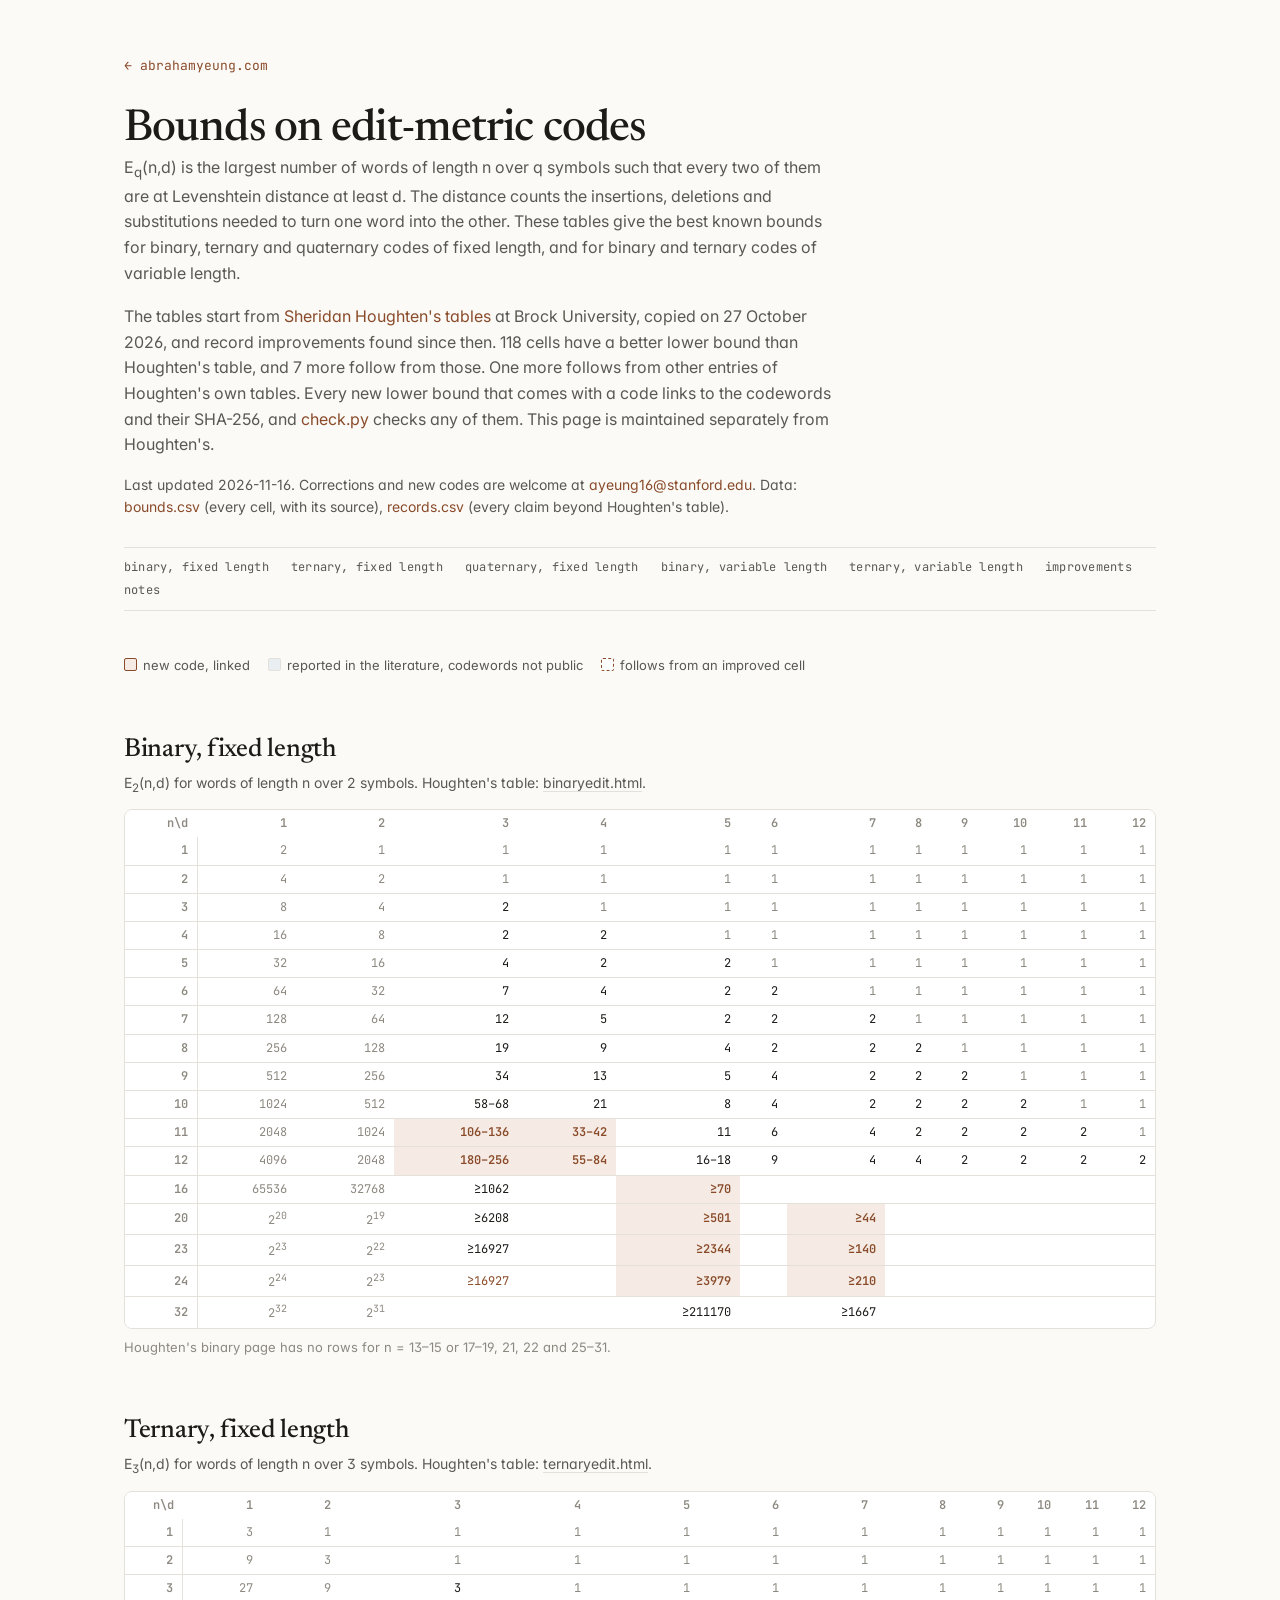
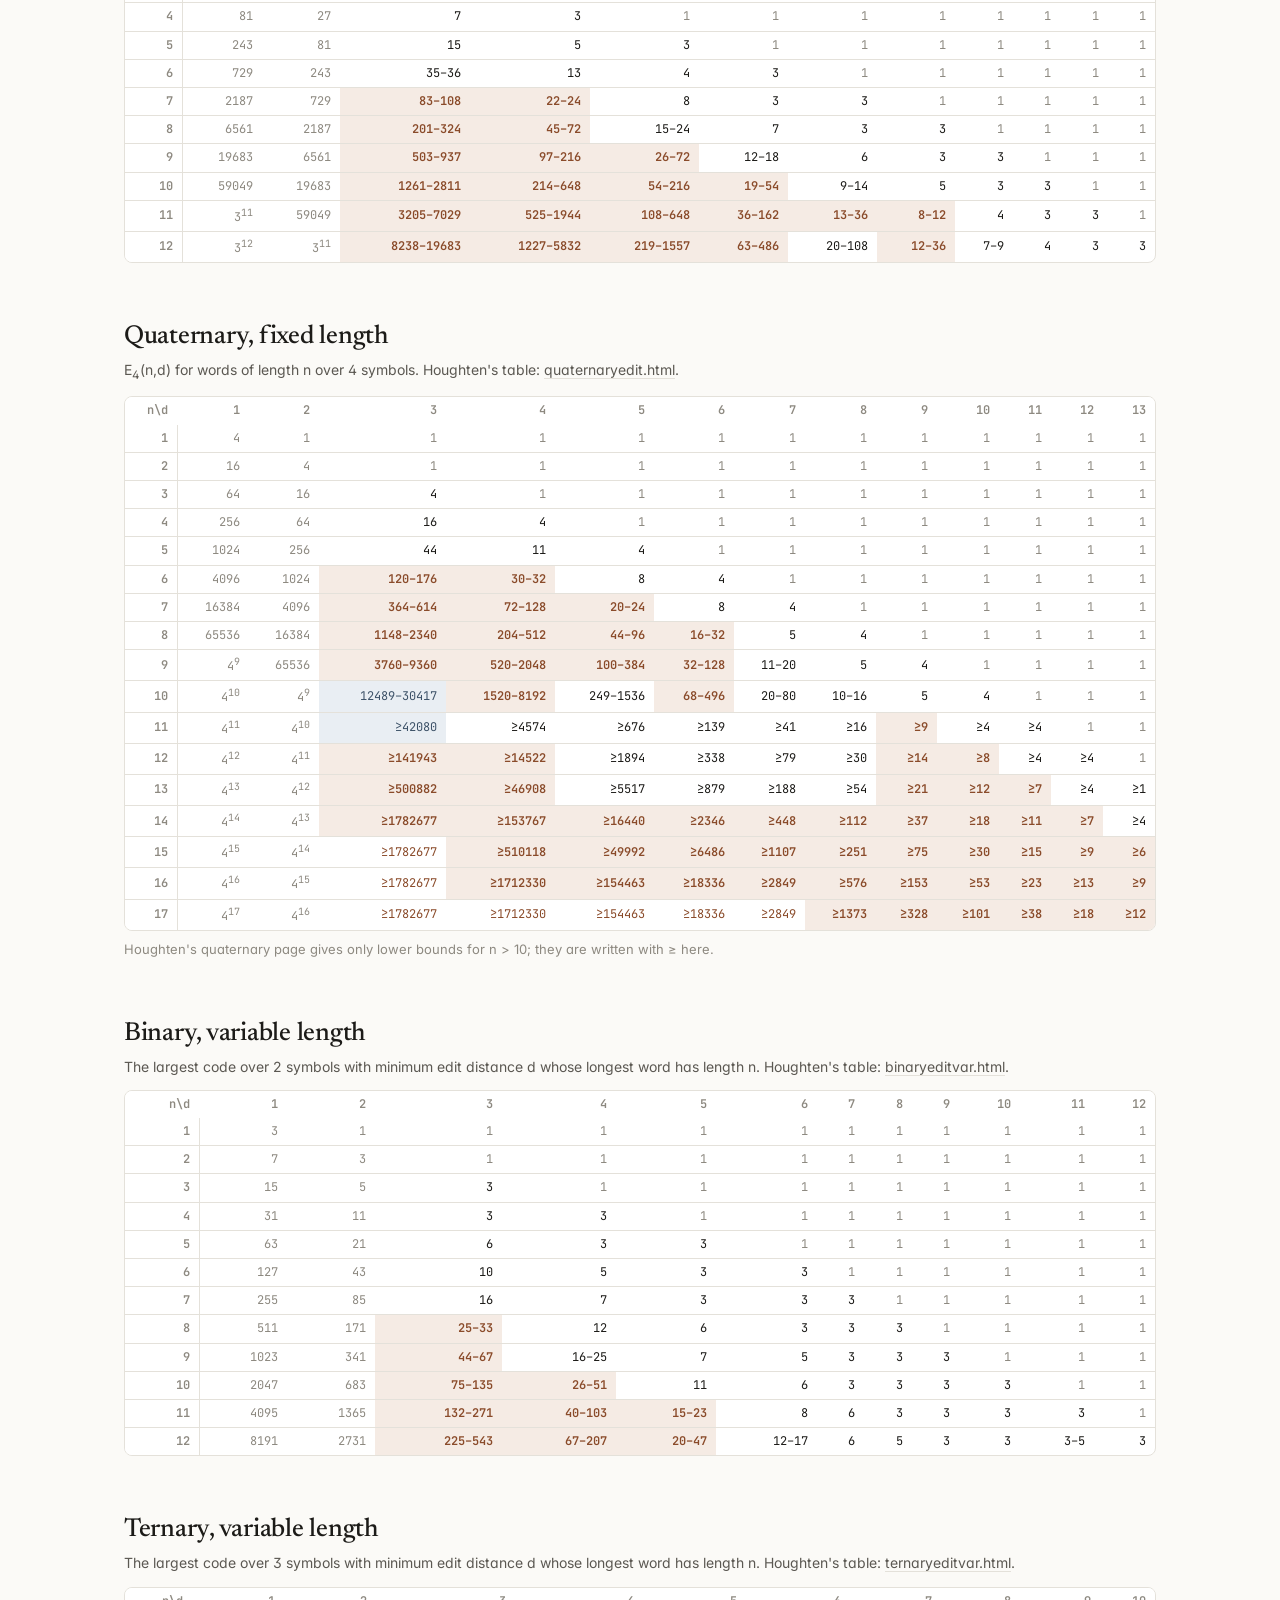
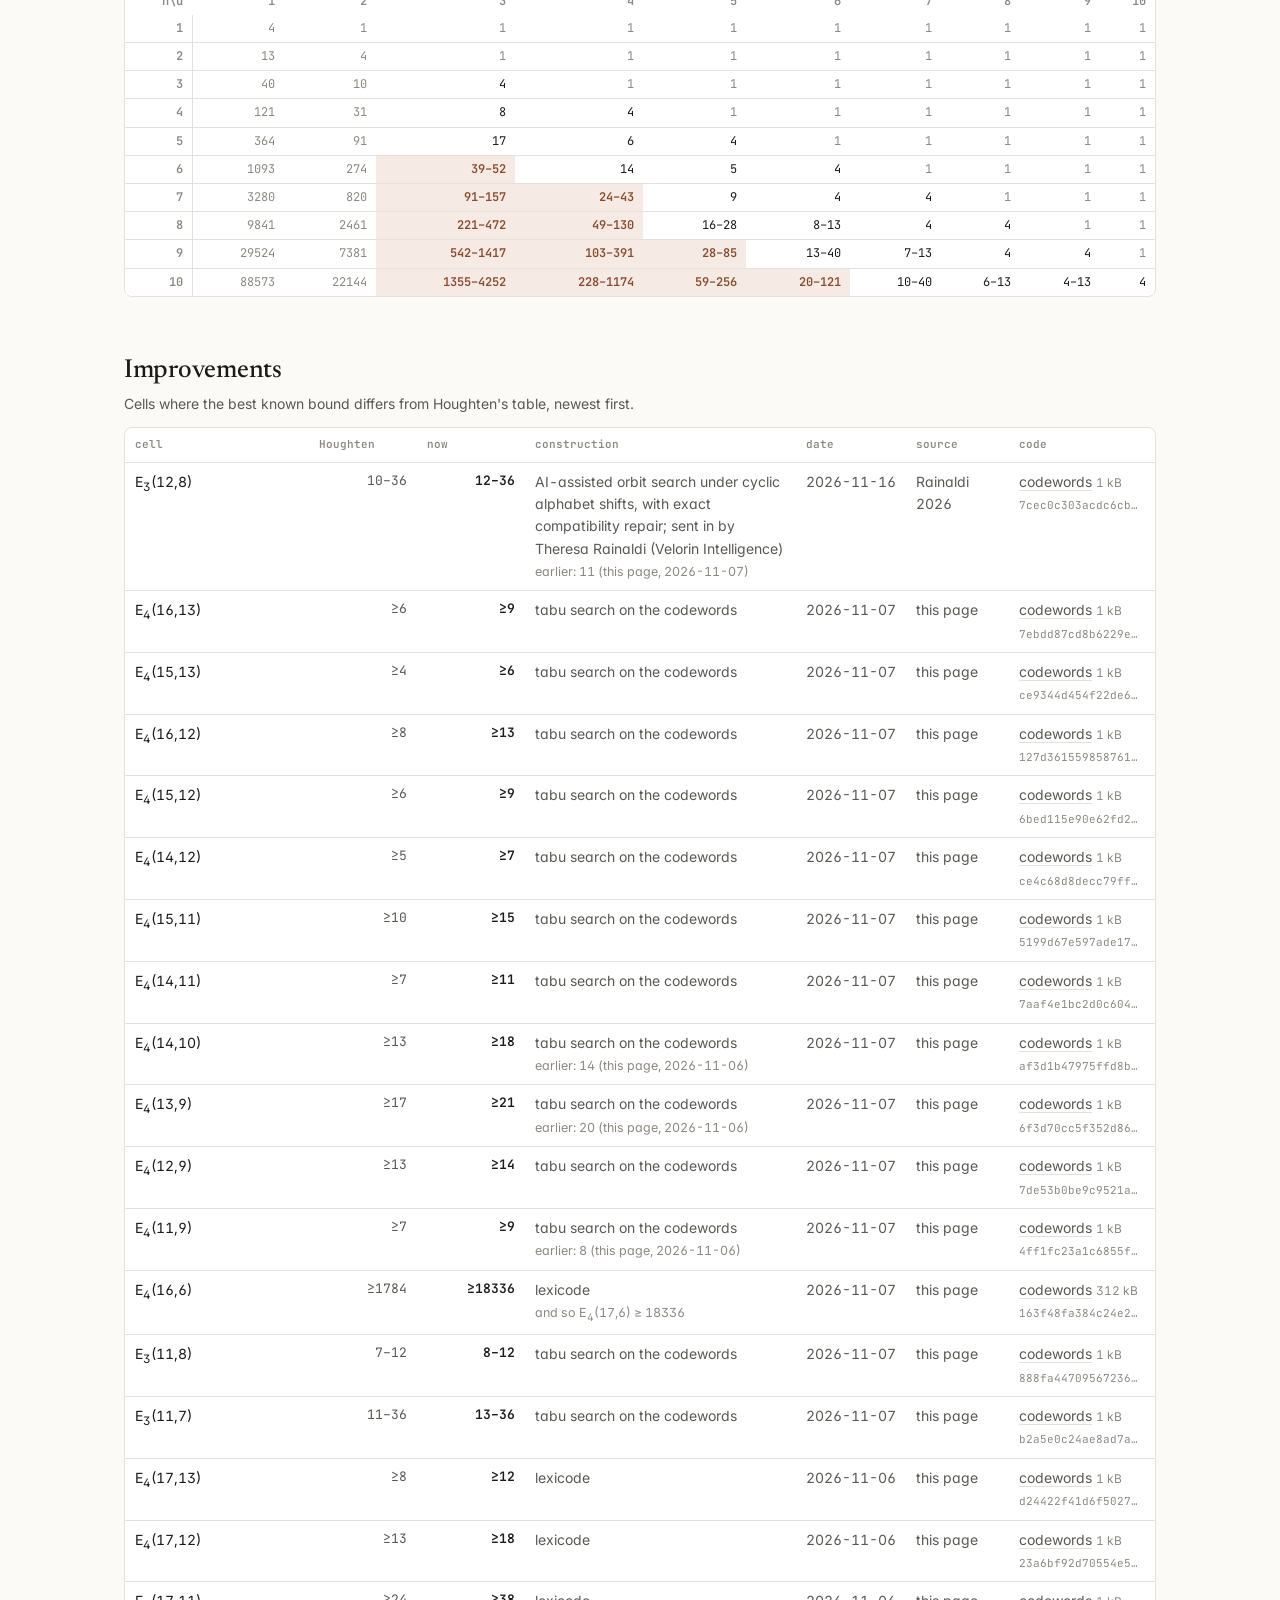
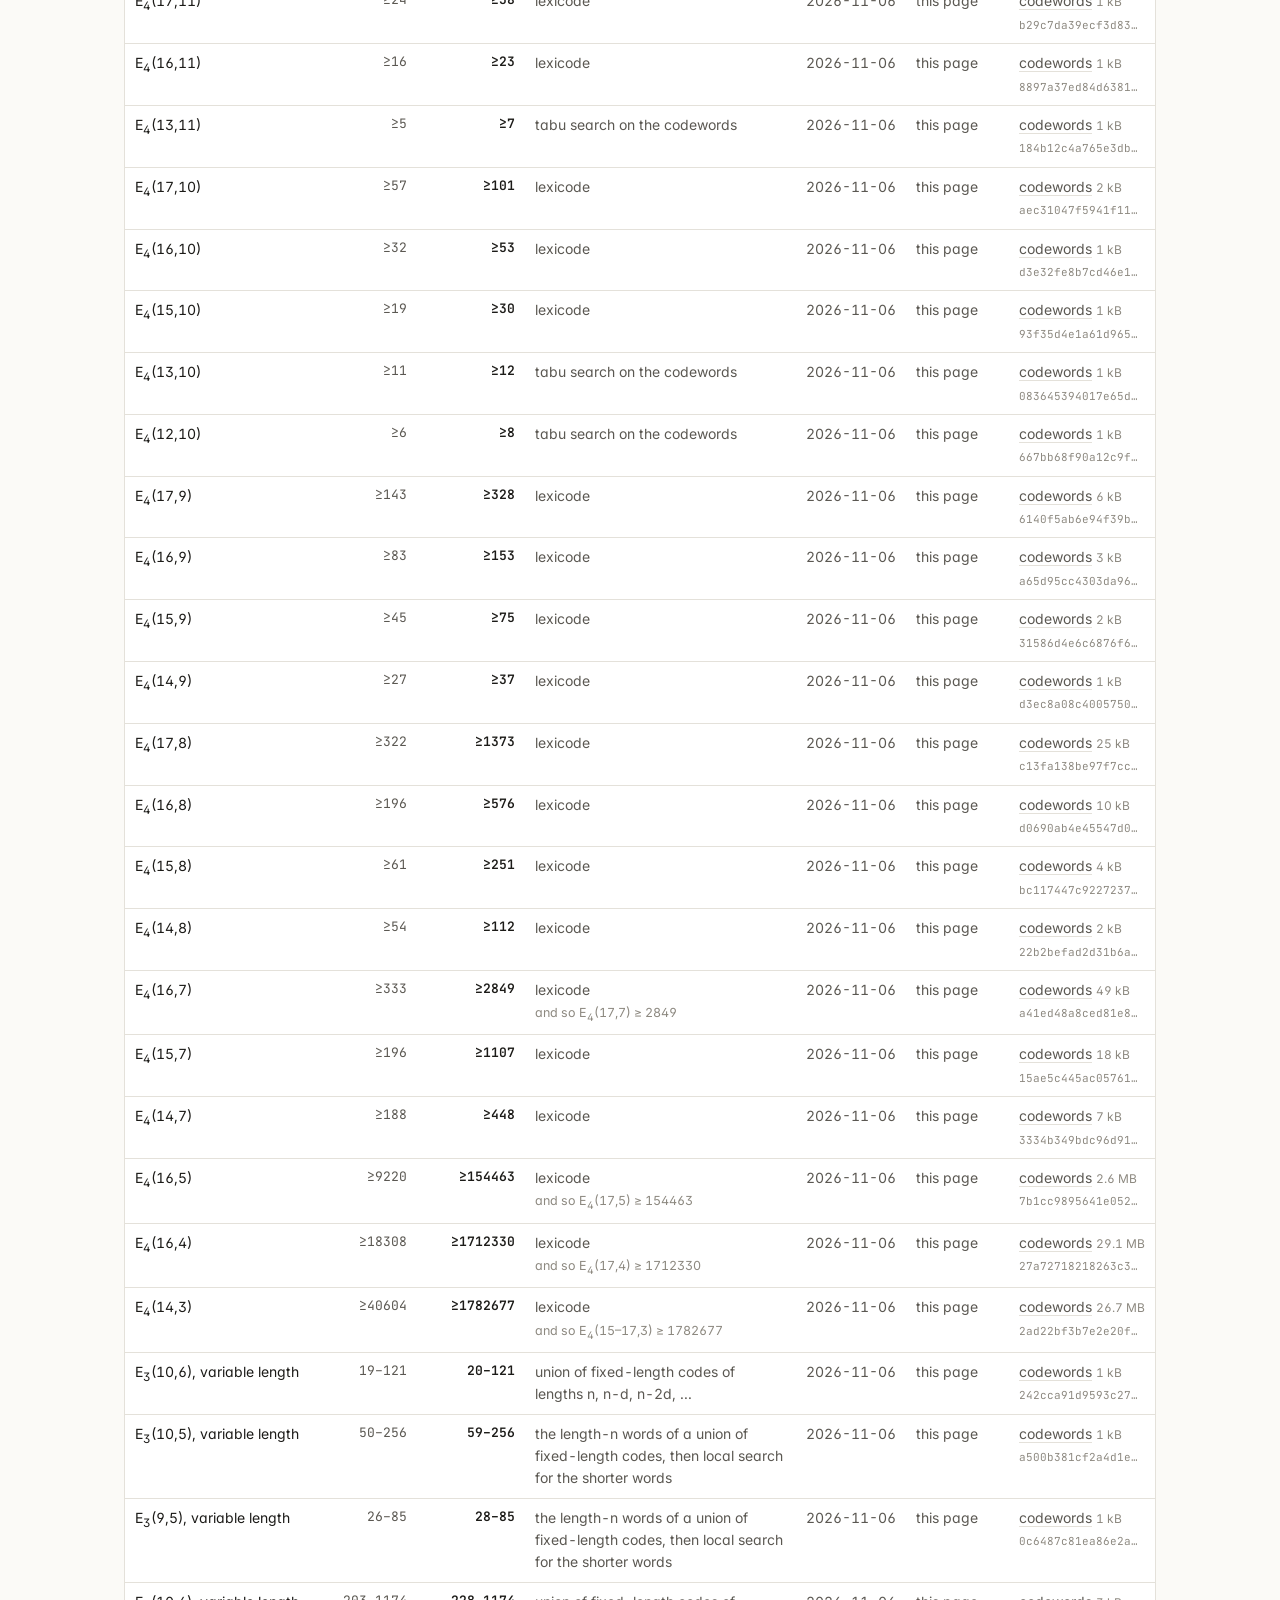
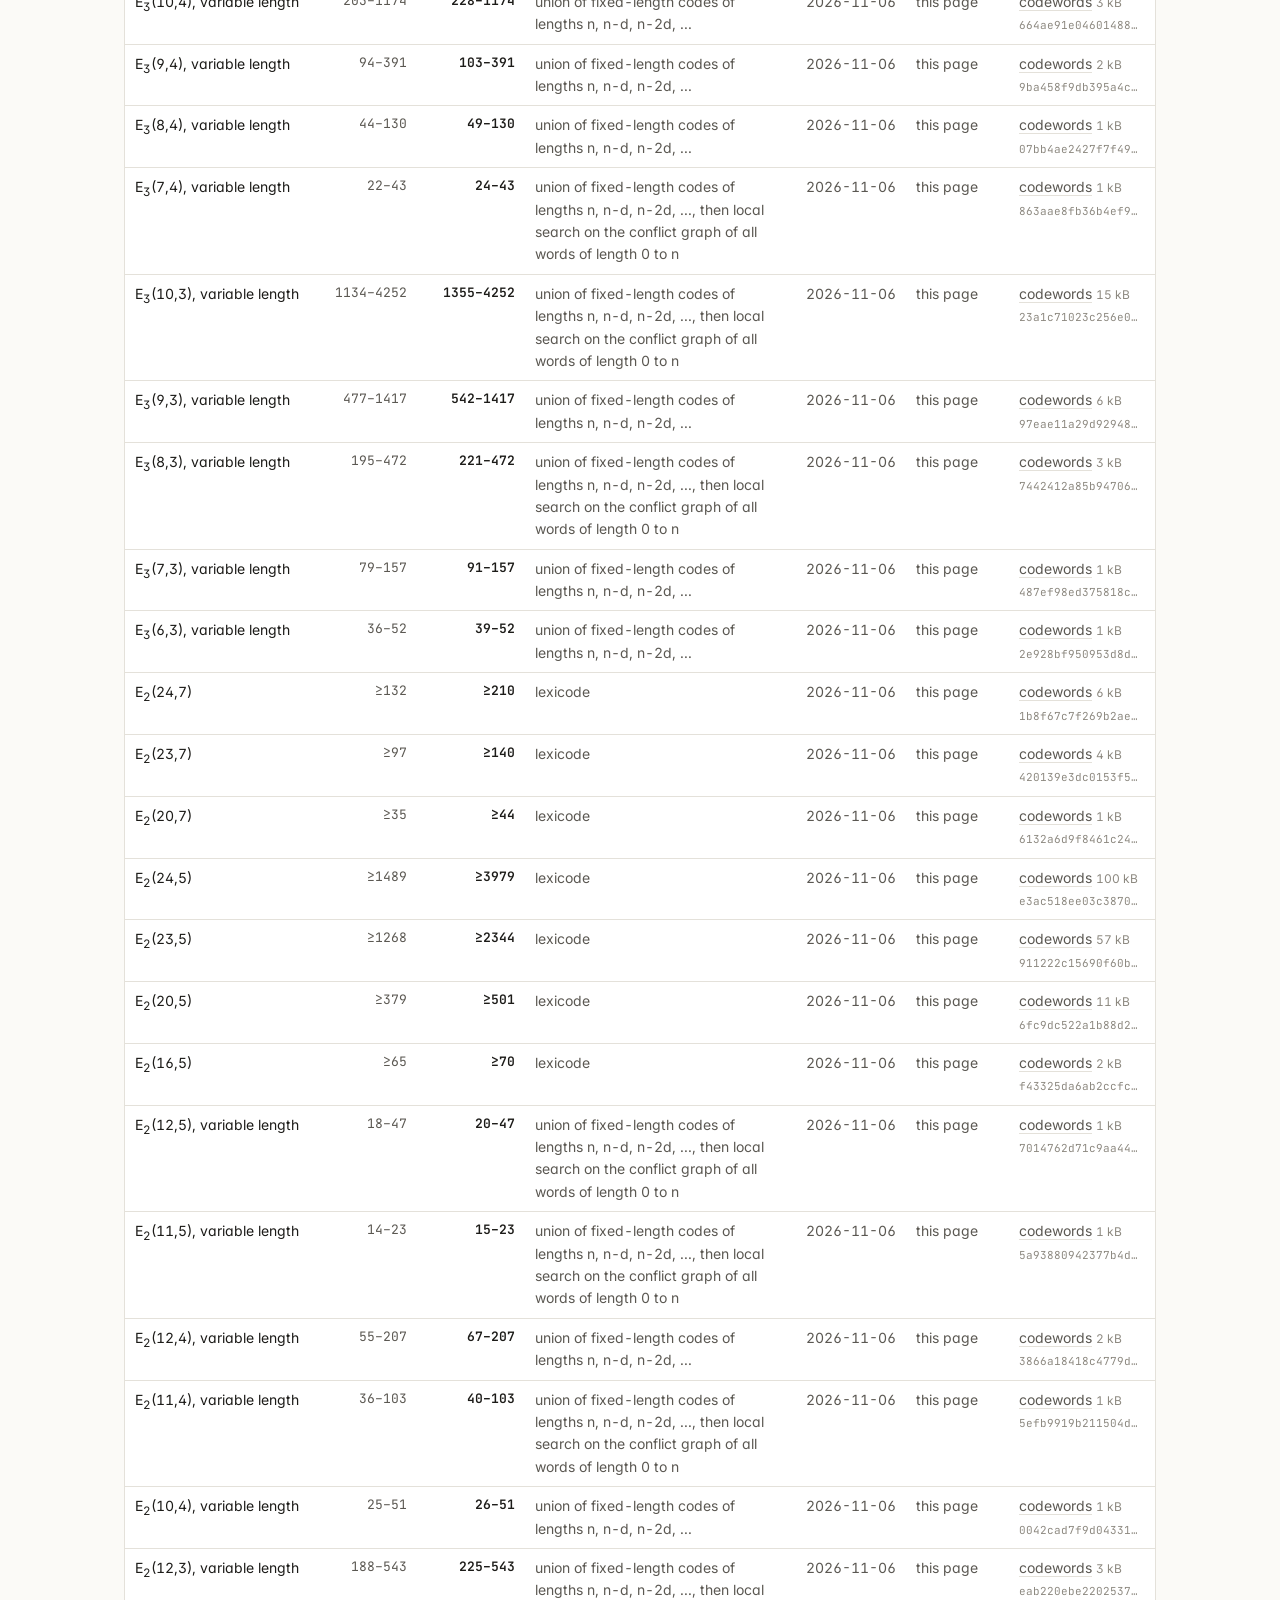
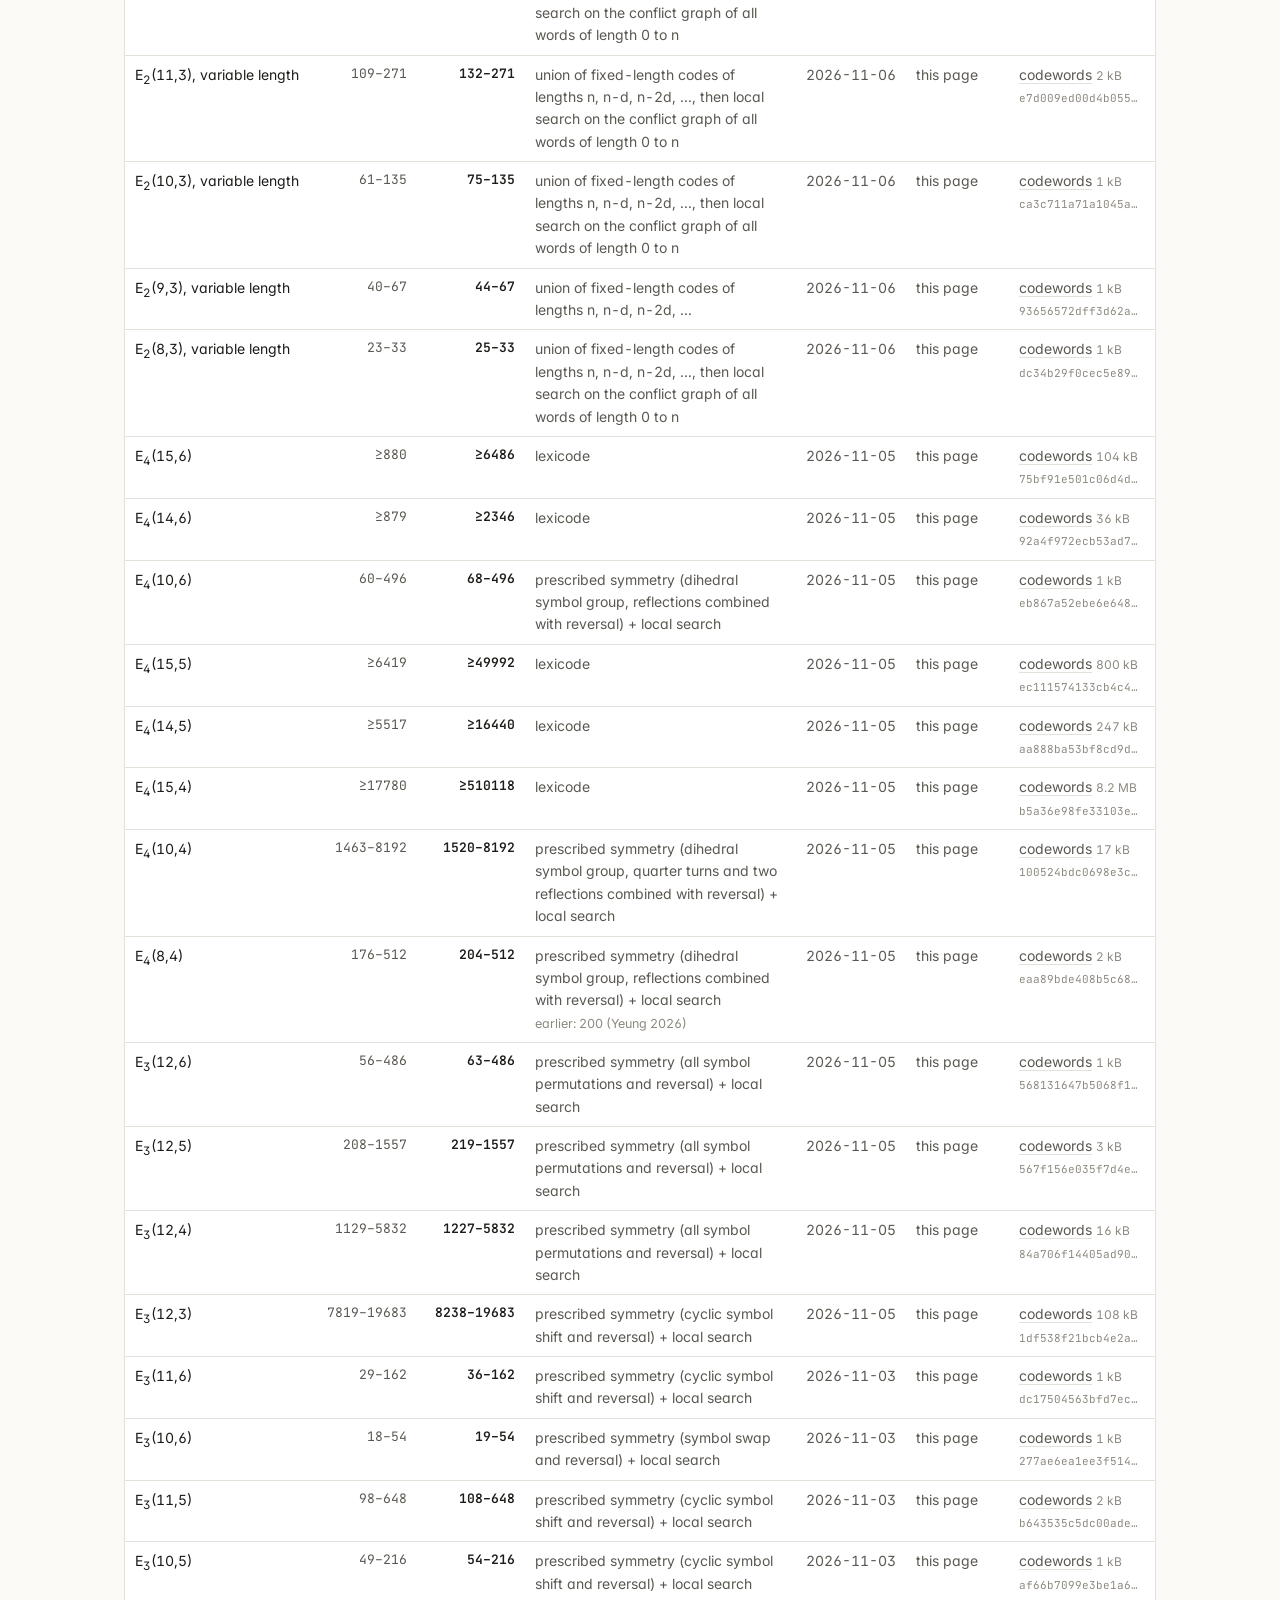
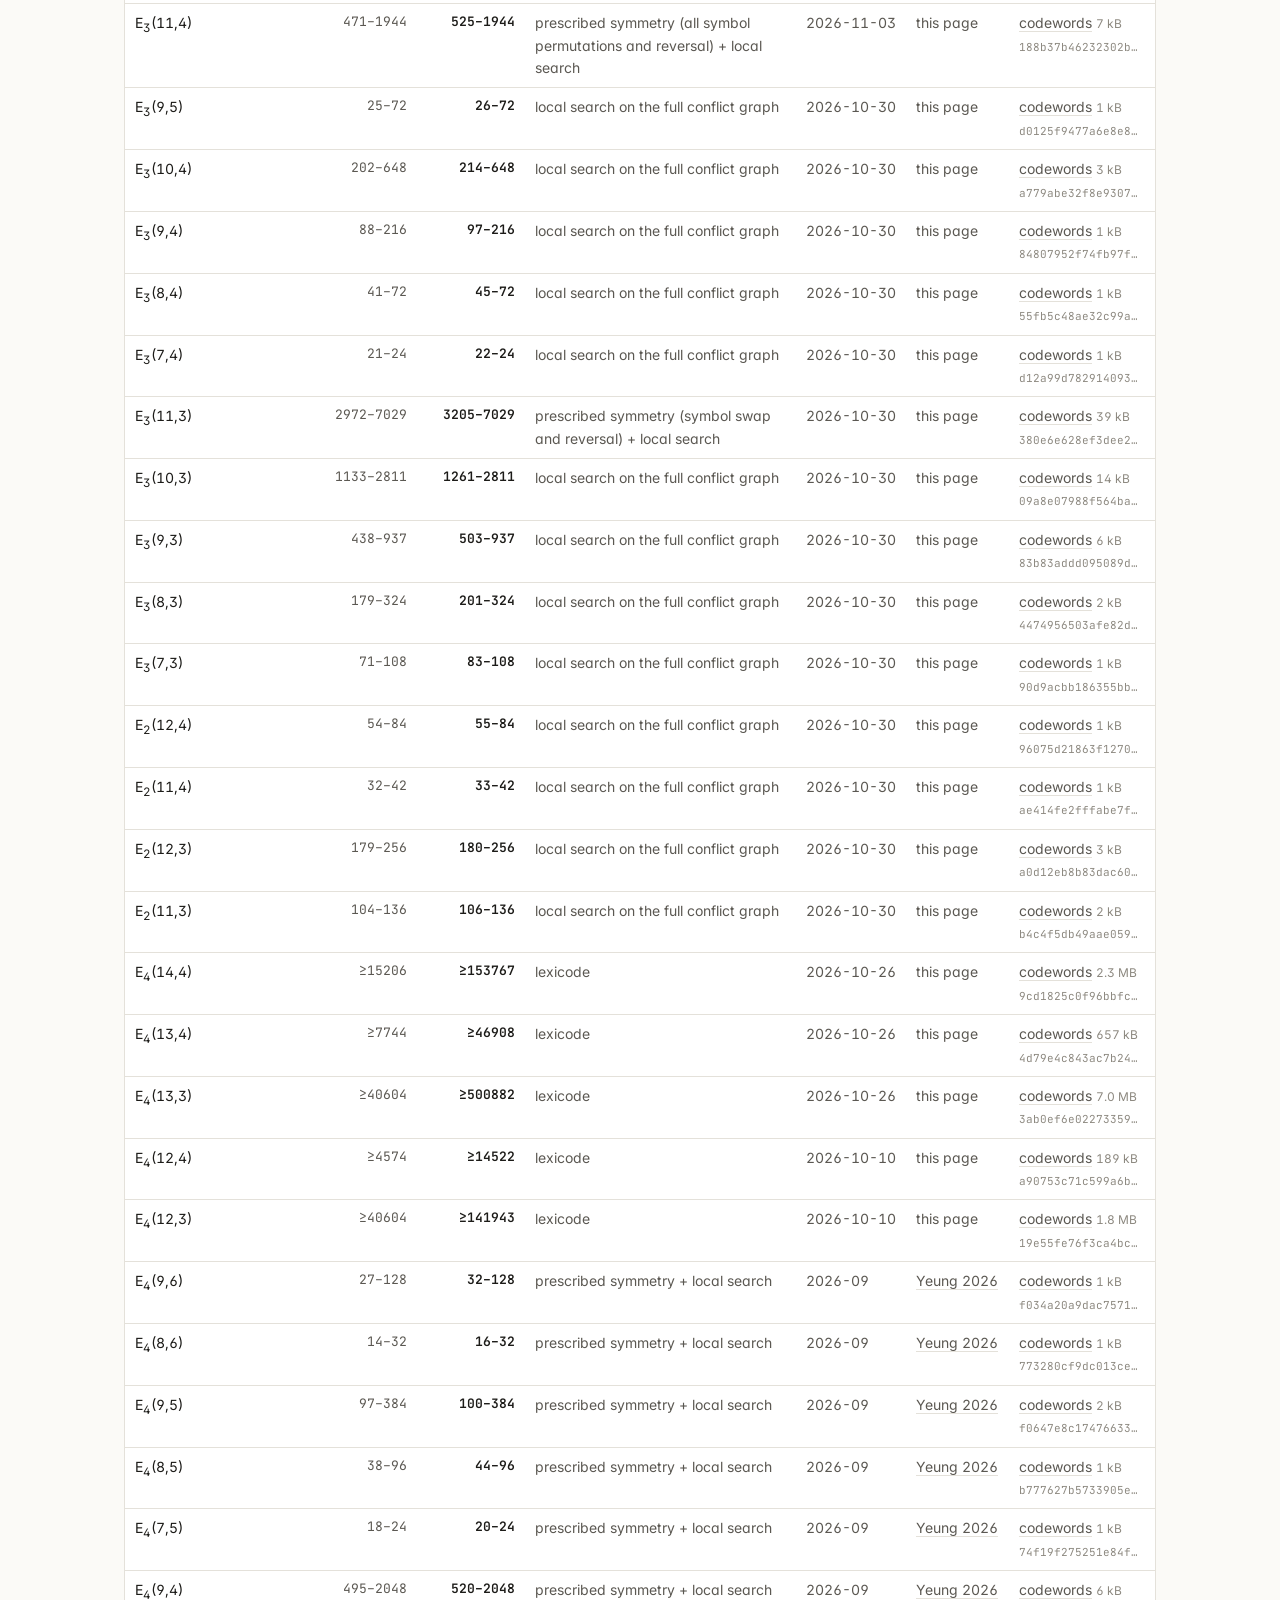
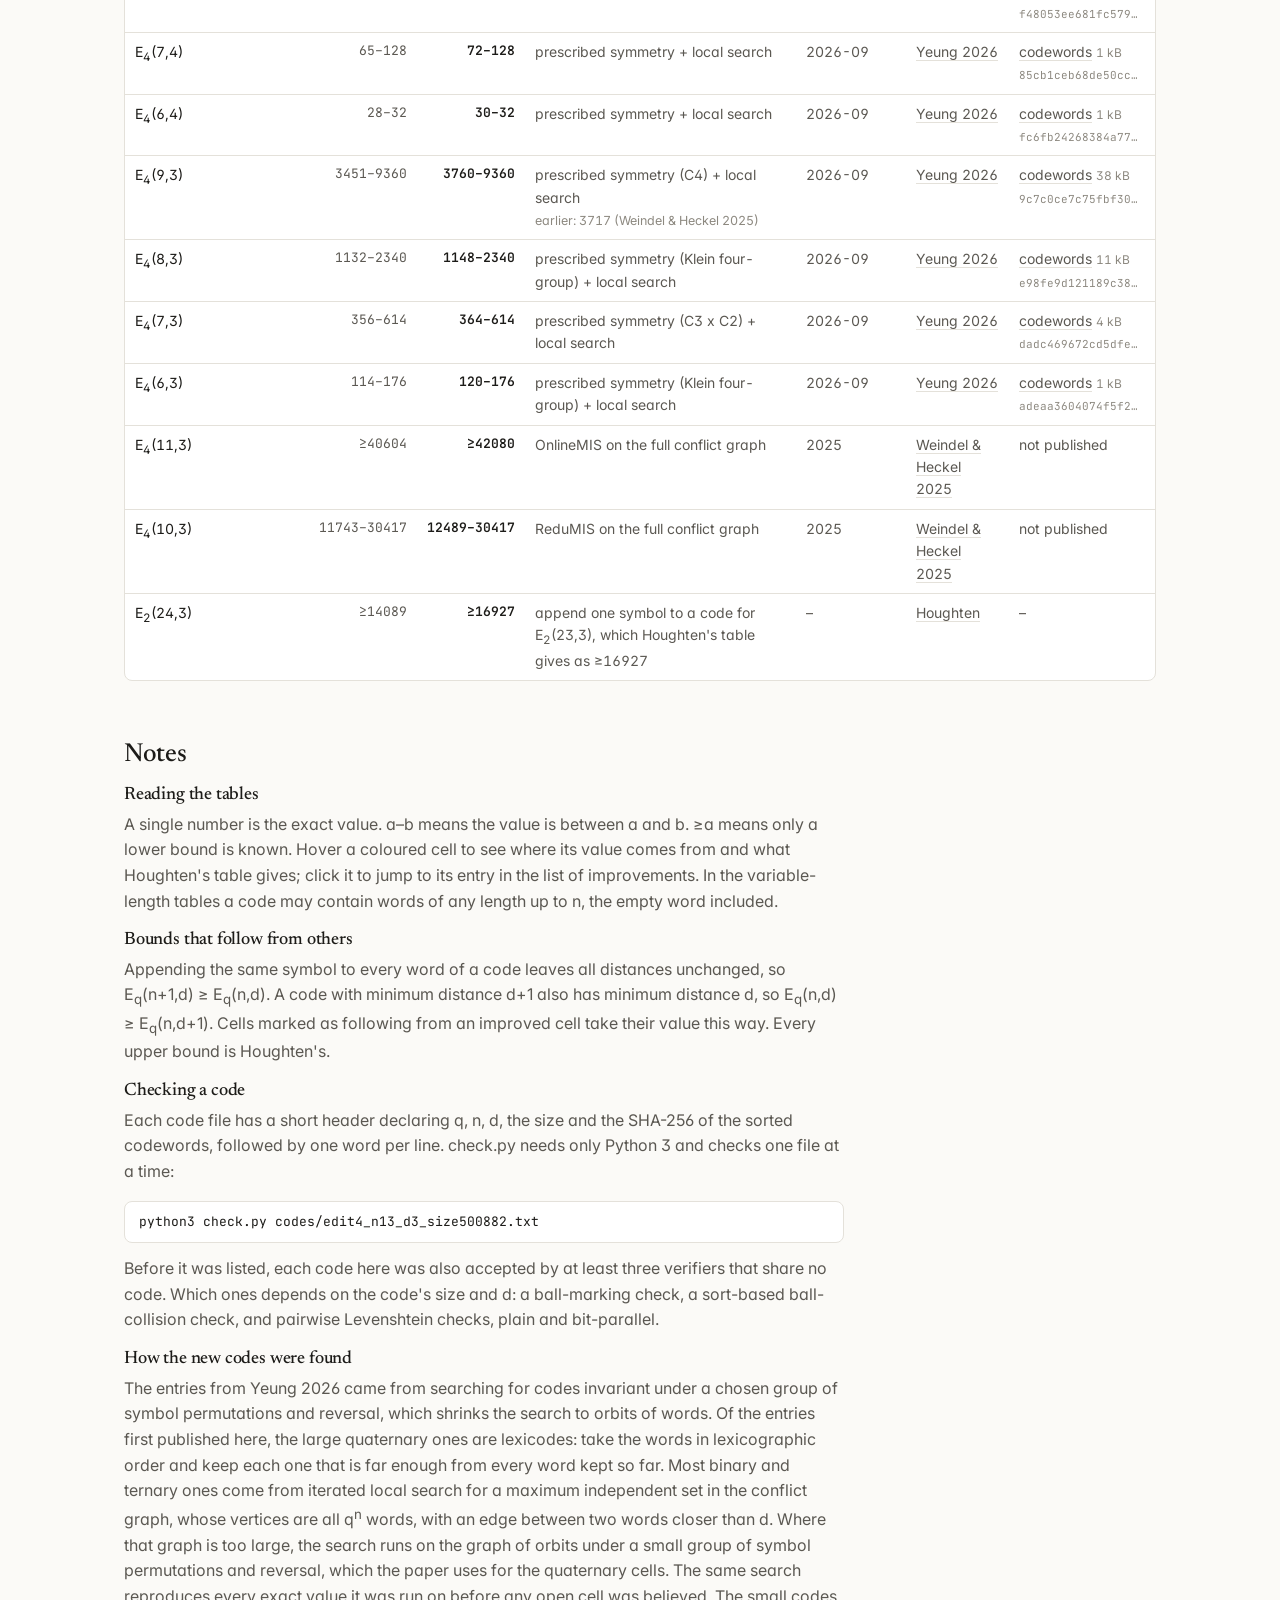
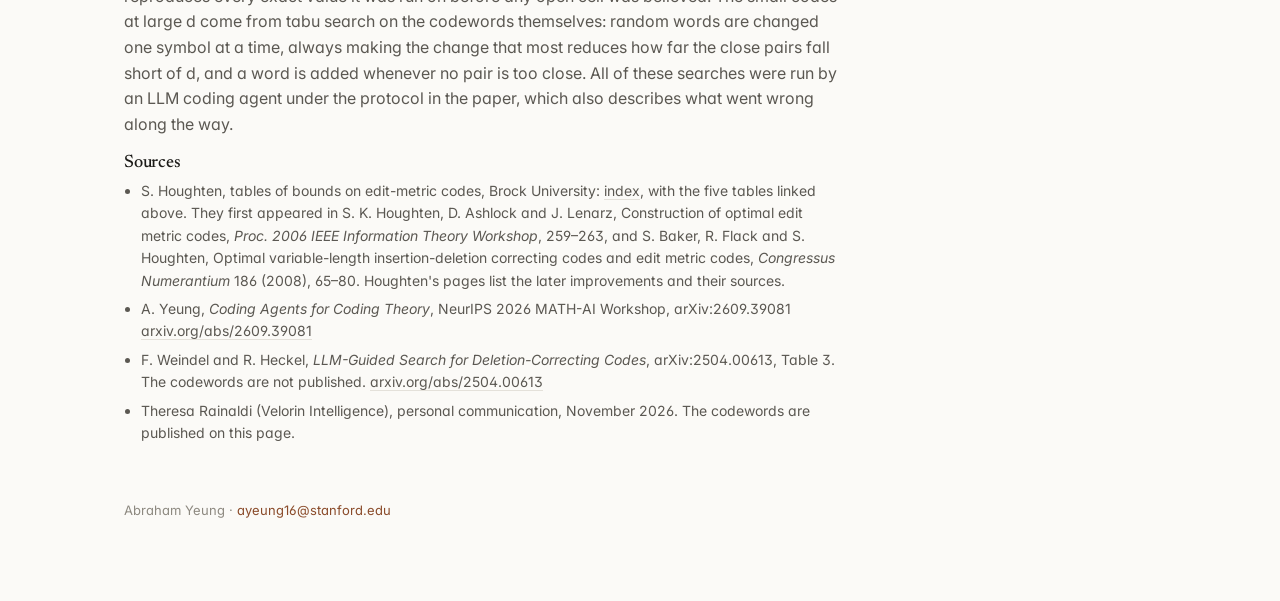
==== commit 2d5aa4e3: "E3(12,8) >= 12 (Theresa Rainaldi), E4(16,6) >= 18336, 20 large-d quaternary and 22 variable-length c" ====
--- a/edit-codes/index.html
+++ b/edit-codes/index.html
@@ -60,21 +60,21 @@
   <h1 style="margin-top:28px">Bounds on edit-metric codes</h1>
   <div class="prose">
     <p class="lede">E<sub>q</sub>(n,d) is the largest number of words of length n over q symbols such that every two of them are at Levenshtein distance at least d. The distance counts the insertions, deletions and substitutions needed to turn one word into the other. These tables give the best known bounds for binary, ternary and quaternary codes of fixed length, and for binary and ternary codes of variable length.</p>
-    <p>The tables start from <a href="https://www.cosc.brocku.ca/~shoughten/edit.html" target="_blank" rel="noopener">Sheridan Houghten's tables</a> at Brock University, copied on 27 October 2026, and record improvements found since then. 75 cells have a better lower bound than Houghten's table, and 10 more follow from those. One more follows from other entries of Houghten's own tables. Every new lower bound that comes with a code links to the codewords and their SHA-256, and <a href="check.py">check.py</a> checks any of them. This page is maintained separately from Houghten's.</p>
-    <p class="small muted">Last updated 2026-11-07. Corrections and new codes are welcome at <a href="mailto:ayeung16@stanford.edu">ayeung16@stanford.edu</a>. Data: <a href="bounds.csv">bounds.csv</a> (every cell, with its source), <a href="records.csv">records.csv</a> (every claim beyond Houghten's table).</p>
+    <p>The tables start from <a href="https://www.cosc.brocku.ca/~shoughten/edit.html" target="_blank" rel="noopener">Sheridan Houghten's tables</a> at Brock University, copied on 27 October 2026, and record improvements found since then. 118 cells have a better lower bound than Houghten's table, and 7 more follow from those. One more follows from other entries of Houghten's own tables. Every new lower bound that comes with a code links to the codewords and their SHA-256, and <a href="check.py">check.py</a> checks any of them. This page is maintained separately from Houghten's.</p>
+    <p class="small muted">Last updated 2026-11-16. Corrections and new codes are welcome at <a href="mailto:ayeung16@stanford.edu">ayeung16@stanford.edu</a>. Data: <a href="bounds.csv">bounds.csv</a> (every cell, with its source), <a href="records.csv">records.csv</a> (every claim beyond Houghten's table).</p>
   </div>
-  <nav class="nav"><a href="#changes">improvements</a> <a href="#binary">binary, fixed length</a> <a href="#ternary">ternary, fixed length</a> <a href="#quaternary">quaternary, fixed length</a> <a href="#binary-var">binary, variable length</a> <a href="#ternary-var">ternary, variable length</a> <a href="#notes">notes</a></nav>
+  <nav class="nav"><a href="#binary">binary, fixed length</a> <a href="#ternary">ternary, fixed length</a> <a href="#quaternary">quaternary, fixed length</a> <a href="#binary-var">binary, variable length</a> <a href="#ternary-var">ternary, variable length</a> <a href="#changes">improvements</a> <a href="#notes">notes</a></nav>
+
+  <section id="key" style="margin-top:44px">
+    <div class="legend"><span class="new">new code, linked</span><span class="rep">reported in the literature, codewords not public</span><span class="der">follows from an improved cell</span></div>
+  </section>
+  <section id="binary"><h2>Binary, fixed length</h2><p class="sub">E<sub>2</sub>(n,d) for words of length n over 2 symbols. Houghten's table: <a href="https://www.cosc.brocku.ca/~shoughten/binaryedit.html" target="_blank" rel="noopener">binaryedit.html</a>.</p><div class="scroll"><table class="b"><thead><tr><th scope="col">n\d</th><th scope="col">1</th><th scope="col">2</th><th scope="col">3</th><th scope="col">4</th><th scope="col">5</th><th scope="col">6</th><th scope="col">7</th><th scope="col">8</th><th scope="col">9</th><th scope="col">10</th><th scope="col">11</th><th scope="col">12</th></tr></thead><tbody><tr><th scope="row">1</th><td class="dim">2</td><td class="dim">1</td><td class="dim">1</td><td class="dim">1</td><td class="dim">1</td><td class="dim">1</td><td class="dim">1</td><td class="dim">1</td><td class="dim">1</td><td class="dim">1</td><td class="dim">1</td><td class="dim">1</td></tr><tr><th scope="row">2</th><td class="dim">4</td><td class="dim">2</td><td class="dim">1</td><td class="dim">1</td><td class="dim">1</td><td class="dim">1</td><td class="dim">1</td><td class="dim">1</td><td class="dim">1</td><td class="dim">1</td><td class="dim">1</td><td class="dim">1</td></tr><tr><th scope="row">3</th><td class="dim">8</td><td class="dim">4</td><td>2</td><td class="dim">1</td><td class="dim">1</td><td class="dim">1</td><td class="dim">1</td><td class="dim">1</td><td class="dim">1</td><td class="dim">1</td><td class="dim">1</td><td class="dim">1</td></tr><tr><th scope="row">4</th><td class="dim">16</td><td class="dim">8</td><td>2</td><td>2</td><td class="dim">1</td><td class="dim">1</td><td class="dim">1</td><td class="dim">1</td><td class="dim">1</td><td class="dim">1</td><td class="dim">1</td><td class="dim">1</td></tr><tr><th scope="row">5</th><td class="dim">32</td><td class="dim">16</td><td>4</td><td>2</td><td>2</td><td class="dim">1</td><td class="dim">1</td><td class="dim">1</td><td class="dim">1</td><td class="dim">1</td><td class="dim">1</td><td class="dim">1</td></tr><tr><th scope="row">6</th><td class="dim">64</td><td class="dim">32</td><td>7</td><td>4</td><td>2</td><td>2</td><td class="dim">1</td><td class="dim">1</td><td class="dim">1</td><td class="dim">1</td><td class="dim">1</td><td class="dim">1</td></tr><tr><th scope="row">7</th><td class="dim">128</td><td class="dim">64</td><td>12</td><td>5</td><td>2</td><td>2</td><td>2</td><td class="dim">1</td><td class="dim">1</td><td class="dim">1</td><td class="dim">1</td><td class="dim">1</td></tr><tr><th scope="row">8</th><td class="dim">256</td><td class="dim">128</td><td>19</td><td>9</td><td>4</td><td>2</td><td>2</td><td>2</td><td class="dim">1</td><td class="dim">1</td><td class="dim">1</td><td class="dim">1</td></tr><tr><th scope="row">9</th><td class="dim">512</td><td class="dim">256</td><td>34</td><td>13</td><td>5</td><td>4</td><td>2</td><td>2</td><td>2</td><td class="dim">1</td><td class="dim">1</td><td class="dim">1</td></tr><tr><th scope="row">10</th><td class="dim">1024</td><td class="dim">512</td><td>58&ndash;68</td><td>21</td><td>8</td><td>4</td><td>2</td><td>2</td><td>2</td><td>2</td><td class="dim">1</td><td class="dim">1</td></tr><tr><th scope="row">11</th><td class="dim">2048</td><td class="dim">1024</td><td class="new" title="local search on the full conflict graph, this page; Houghten: 104&amp;ndash;136"><a href="#r2-11-3">106&ndash;136</a></td><td class="new" title="local search on the full conflict graph, this page; Houghten: 32&amp;ndash;42"><a href="#r2-11-4">33&ndash;42</a></td><td>11</td><td>6</td><td>4</td><td>2</td><td>2</td><td>2</td><td>2</td><td class="dim">1</td></tr><tr><th scope="row">12</th><td class="dim">4096</td><td class="dim">2048</td><td class="new" title="local search on the full conflict graph, this page; Houghten: 179&amp;ndash;256"><a href="#r2-12-3">180&ndash;256</a></td><td class="new" title="local search on the full conflict graph, this page; Houghten: 54&amp;ndash;84"><a href="#r2-12-4">55&ndash;84</a></td><td>16&ndash;18</td><td>9</td><td>4</td><td>4</td><td>2</td><td>2</td><td>2</td><td>2</td></tr><tr><th scope="row">16</th><td class="dim">65536</td><td class="dim">32768</td><td>&ge;1062</td><td></td><td class="new" title="lexicode, this page; Houghten: &amp;ge;65"><a href="#r2-16-5">&ge;70</a></td><td></td><td></td><td></td><td></td><td></td><td></td><td></td></tr><tr><th scope="row">20</th><td class="dim">2<sup>20</sup></td><td class="dim">2<sup>19</sup></td><td>&ge;6208</td><td></td><td class="new" title="lexicode, this page; Houghten: &amp;ge;379"><a href="#r2-20-5">&ge;501</a></td><td></td><td class="new" title="lexicode, this page; Houghten: &amp;ge;35"><a href="#r2-20-7">&ge;44</a></td><td></td><td></td><td></td><td></td><td></td></tr><tr><th scope="row">23</th><td class="dim">2<sup>23</sup></td><td class="dim">2<sup>22</sup></td><td>&ge;16927</td><td></td><td class="new" title="lexicode, this page; Houghten: &amp;ge;1268"><a href="#r2-23-5">&ge;2344</a></td><td></td><td class="new" title="lexicode, this page; Houghten: &amp;ge;97"><a href="#r2-23-7">&ge;140</a></td><td></td><td></td><td></td><td></td><td></td></tr><tr><th scope="row">24</th><td class="dim">2<sup>24</sup></td><td class="dim">2<sup>23</sup></td><td class="der" title="from E2(23,3); Houghten: &amp;ge;14089"><a href="#r2-24-3">&ge;16927</a></td><td></td><td class="new" title="lexicode, this page; Houghten: &amp;ge;1489"><a href="#r2-24-5">&ge;3979</a></td><td></td><td class="new" title="lexicode, this page; Houghten: &amp;ge;132"><a href="#r2-24-7">&ge;210</a></td><td></td><td></td><td></td><td></td><td></td></tr><tr><th scope="row">32</th><td class="dim">2<sup>32</sup></td><td class="dim">2<sup>31</sup></td><td></td><td></td><td>&ge;211170</td><td></td><td>&ge;1667</td><td></td><td></td><td></td><td></td><td></td></tr></tbody></table></div><p class="tnote">Houghten's binary page has no rows for n = 13&ndash;15 or 17&ndash;19, 21, 22 and 25&ndash;31.</p></section><section id="ternary"><h2>Ternary, fixed length</h2><p class="sub">E<sub>3</sub>(n,d) for words of length n over 3 symbols. Houghten's table: <a href="https://www.cosc.brocku.ca/~shoughten/ternaryedit.html" target="_blank" rel="noopener">ternaryedit.html</a>.</p><div class="scroll"><table class="b"><thead><tr><th scope="col">n\d</th><th scope="col">1</th><th scope="col">2</th><th scope="col">3</th><th scope="col">4</th><th scope="col">5</th><th scope="col">6</th><th scope="col">7</th><th scope="col">8</th><th scope="col">9</th><th scope="col">10</th><th scope="col">11</th><th scope="col">12</th></tr></thead><tbody><tr><th scope="row">1</th><td class="dim">3</td><td class="dim">1</td><td class="dim">1</td><td class="dim">1</td><td class="dim">1</td><td class="dim">1</td><td class="dim">1</td><td class="dim">1</td><td class="dim">1</td><td class="dim">1</td><td class="dim">1</td><td class="dim">1</td></tr><tr><th scope="row">2</th><td class="dim">9</td><td class="dim">3</td><td class="dim">1</td><td class="dim">1</td><td class="dim">1</td><td class="dim">1</td><td class="dim">1</td><td class="dim">1</td><td class="dim">1</td><td class="dim">1</td><td class="dim">1</td><td class="dim">1</td></tr><tr><th scope="row">3</th><td class="dim">27</td><td class="dim">9</td><td>3</td><td class="dim">1</td><td class="dim">1</td><td class="dim">1</td><td class="dim">1</td><td class="dim">1</td><td class="dim">1</td><td class="dim">1</td><td class="dim">1</td><td class="dim">1</td></tr><tr><th scope="row">4</th><td class="dim">81</td><td class="dim">27</td><td>7</td><td>3</td><td class="dim">1</td><td class="dim">1</td><td class="dim">1</td><td class="dim">1</td><td class="dim">1</td><td class="dim">1</td><td class="dim">1</td><td class="dim">1</td></tr><tr><th scope="row">5</th><td class="dim">243</td><td class="dim">81</td><td>15</td><td>5</td><td>3</td><td class="dim">1</td><td class="dim">1</td><td class="dim">1</td><td class="dim">1</td><td class="dim">1</td><td class="dim">1</td><td class="dim">1</td></tr><tr><th scope="row">6</th><td class="dim">729</td><td class="dim">243</td><td>35&ndash;36</td><td>13</td><td>4</td><td>3</td><td class="dim">1</td><td class="dim">1</td><td class="dim">1</td><td class="dim">1</td><td class="dim">1</td><td class="dim">1</td></tr><tr><th scope="row">7</th><td class="dim">2187</td><td class="dim">729</td><td class="new" title="local search on the full conflict graph, this page; Houghten: 71&amp;ndash;108"><a href="#r3-7-3">83&ndash;108</a></td><td class="new" title="local search on the full conflict graph, this page; Houghten: 21&amp;ndash;24"><a href="#r3-7-4">22&ndash;24</a></td><td>8</td><td>3</td><td>3</td><td class="dim">1</td><td class="dim">1</td><td class="dim">1</td><td class="dim">1</td><td class="dim">1</td></tr><tr><th scope="row">8</th><td class="dim">6561</td><td class="dim">2187</td><td class="new" title="local search on the full conflict graph, this page; Houghten: 179&amp;ndash;324"><a href="#r3-8-3">201&ndash;324</a></td><td class="new" title="local search on the full conflict graph, this page; Houghten: 41&amp;ndash;72"><a href="#r3-8-4">45&ndash;72</a></td><td>15&ndash;24</td><td>7</td><td>3</td><td>3</td><td class="dim">1</td><td class="dim">1</td><td class="dim">1</td><td class="dim">1</td></tr><tr><th scope="row">9</th><td class="dim">19683</td><td class="dim">6561</td><td class="new" title="local search on the full conflict graph, this page; Houghten: 438&amp;ndash;937"><a href="#r3-9-3">503&ndash;937</a></td><td class="new" title="local search on the full conflict graph, this page; Houghten: 88&amp;ndash;216"><a href="#r3-9-4">97&ndash;216</a></td><td class="new" title="local search on the full conflict graph, this page; Houghten: 25&amp;ndash;72"><a href="#r3-9-5">26&ndash;72</a></td><td>12&ndash;18</td><td>6</td><td>3</td><td>3</td><td class="dim">1</td><td class="dim">1</td><td class="dim">1</td></tr><tr><th scope="row">10</th><td class="dim">59049</td><td class="dim">19683</td><td class="new" title="local search on the full conflict graph, this page; Houghten: 1133&amp;ndash;2811"><a href="#r3-10-3">1261&ndash;2811</a></td><td class="new" title="local search on the full conflict graph, this page; Houghten: 202&amp;ndash;648"><a href="#r3-10-4">214&ndash;648</a></td><td class="new" title="prescribed symmetry (cyclic symbol shift and reversal) + local search, this page; Houghten: 49&amp;ndash;216"><a href="#r3-10-5">54&ndash;216</a></td><td class="new" title="prescribed symmetry (symbol swap and reversal) + local search, this page; Houghten: 18&amp;ndash;54"><a href="#r3-10-6">19&ndash;54</a></td><td>9&ndash;14</td><td>5</td><td>3</td><td>3</td><td class="dim">1</td><td class="dim">1</td></tr><tr><th scope="row">11</th><td class="dim">3<sup>11</sup></td><td class="dim">59049</td><td class="new" title="prescribed symmetry (symbol swap and reversal) + local search, this page; Houghten: 2972&amp;ndash;7029"><a href="#r3-11-3">3205&ndash;7029</a></td><td class="new" title="prescribed symmetry (all symbol permutations and reversal) + local search, this page; Houghten: 471&amp;ndash;1944"><a href="#r3-11-4">525&ndash;1944</a></td><td class="new" title="prescribed symmetry (cyclic symbol shift and reversal) + local search, this page; Houghten: 98&amp;ndash;648"><a href="#r3-11-5">108&ndash;648</a></td><td class="new" title="prescribed symmetry (cyclic symbol shift and reversal) + local search, this page; Houghten: 29&amp;ndash;162"><a href="#r3-11-6">36&ndash;162</a></td><td class="new" title="tabu search on the codewords, this page; Houghten: 11&amp;ndash;36"><a href="#r3-11-7">13&ndash;36</a></td><td class="new" title="tabu search on the codewords, this page; Houghten: 7&amp;ndash;12"><a href="#r3-11-8">8&ndash;12</a></td><td>4</td><td>3</td><td>3</td><td class="dim">1</td></tr><tr><th scope="row">12</th><td class="dim">3<sup>12</sup></td><td class="dim">3<sup>11</sup></td><td class="new" title="prescribed symmetry (cyclic symbol shift and reversal) + local search, this page; Houghten: 7819&amp;ndash;19683"><a href="#r3-12-3">8238&ndash;19683</a></td><td class="new" title="prescribed symmetry (all symbol permutations and reversal) + local search, this page; Houghten: 1129&amp;ndash;5832"><a href="#r3-12-4">1227&ndash;5832</a></td><td class="new" title="prescribed symmetry (all symbol permutations and reversal) + local search, this page; Houghten: 208&amp;ndash;1557"><a href="#r3-12-5">219&ndash;1557</a></td><td class="new" title="prescribed symmetry (all symbol permutations and reversal) + local search, this page; Houghten: 56&amp;ndash;486"><a href="#r3-12-6">63&ndash;486</a></td><td>20&ndash;108</td><td class="new" title="AI-assisted orbit search under cyclic alphabet shifts, with exact compatibility repair; sent in by Theresa Rainaldi (Velorin Intelligence), Rainaldi 2026; Houghten: 10&amp;ndash;36"><a href="#r3-12-8">12&ndash;36</a></td><td>7&ndash;9</td><td>4</td><td>3</td><td>3</td></tr></tbody></table></div></section><section id="quaternary"><h2>Quaternary, fixed length</h2><p class="sub">E<sub>4</sub>(n,d) for words of length n over 4 symbols. Houghten's table: <a href="https://www.cosc.brocku.ca/~shoughten/quaternaryedit.html" target="_blank" rel="noopener">quaternaryedit.html</a>.</p><div class="scroll"><table class="b"><thead><tr><th scope="col">n\d</th><th scope="col">1</th><th scope="col">2</th><th scope="col">3</th><th scope="col">4</th><th scope="col">5</th><th scope="col">6</th><th scope="col">7</th><th scope="col">8</th><th scope="col">9</th><th scope="col">10</th><th scope="col">11</th><th scope="col">12</th><th scope="col">13</th></tr></thead><tbody><tr><th scope="row">1</th><td class="dim">4</td><td class="dim">1</td><td class="dim">1</td><td class="dim">1</td><td class="dim">1</td><td class="dim">1</td><td class="dim">1</td><td class="dim">1</td><td class="dim">1</td><td class="dim">1</td><td class="dim">1</td><td class="dim">1</td><td class="dim">1</td></tr><tr><th scope="row">2</th><td class="dim">16</td><td class="dim">4</td><td class="dim">1</td><td class="dim">1</td><td class="dim">1</td><td class="dim">1</td><td class="dim">1</td><td class="dim">1</td><td class="dim">1</td><td class="dim">1</td><td class="dim">1</td><td class="dim">1</td><td class="dim">1</td></tr><tr><th scope="row">3</th><td class="dim">64</td><td class="dim">16</td><td>4</td><td class="dim">1</td><td class="dim">1</td><td class="dim">1</td><td class="dim">1</td><td class="dim">1</td><td class="dim">1</td><td class="dim">1</td><td class="dim">1</td><td class="dim">1</td><td class="dim">1</td></tr><tr><th scope="row">4</th><td class="dim">256</td><td class="dim">64</td><td>16</td><td>4</td><td class="dim">1</td><td class="dim">1</td><td class="dim">1</td><td class="dim">1</td><td class="dim">1</td><td class="dim">1</td><td class="dim">1</td><td class="dim">1</td><td class="dim">1</td></tr><tr><th scope="row">5</th><td class="dim">1024</td><td class="dim">256</td><td>44</td><td>11</td><td>4</td><td class="dim">1</td><td class="dim">1</td><td class="dim">1</td><td class="dim">1</td><td class="dim">1</td><td class="dim">1</td><td class="dim">1</td><td class="dim">1</td></tr><tr><th scope="row">6</th><td class="dim">4096</td><td class="dim">1024</td><td class="new" title="prescribed symmetry (Klein four-group) + local search, Yeung 2026; Houghten: 114&amp;ndash;176"><a href="#r4-6-3">120&ndash;176</a></td><td class="new" title="prescribed symmetry + local search, Yeung 2026; Houghten: 28&amp;ndash;32"><a href="#r4-6-4">30&ndash;32</a></td><td>8</td><td>4</td><td class="dim">1</td><td class="dim">1</td><td class="dim">1</td><td class="dim">1</td><td class="dim">1</td><td class="dim">1</td><td class="dim">1</td></tr><tr><th scope="row">7</th><td class="dim">16384</td><td class="dim">4096</td><td class="new" title="prescribed symmetry (C3 x C2) + local search, Yeung 2026; Houghten: 356&amp;ndash;614"><a href="#r4-7-3">364&ndash;614</a></td><td class="new" title="prescribed symmetry + local search, Yeung 2026; Houghten: 65&amp;ndash;128"><a href="#r4-7-4">72&ndash;128</a></td><td class="new" title="prescribed symmetry + local search, Yeung 2026; Houghten: 18&amp;ndash;24"><a href="#r4-7-5">20&ndash;24</a></td><td>8</td><td>4</td><td class="dim">1</td><td class="dim">1</td><td class="dim">1</td><td class="dim">1</td><td class="dim">1</td><td class="dim">1</td></tr><tr><th scope="row">8</th><td class="dim">65536</td><td class="dim">16384</td><td class="new" title="prescribed symmetry (Klein four-group) + local search, Yeung 2026; Houghten: 1132&amp;ndash;2340"><a href="#r4-8-3">1148&ndash;2340</a></td><td class="new" title="prescribed symmetry (dihedral symbol group, reflections combined with reversal) + local search, this page; Houghten: 176&amp;ndash;512"><a href="#r4-8-4">204&ndash;512</a></td><td class="new" title="prescribed symmetry + local search, Yeung 2026; Houghten: 38&amp;ndash;96"><a href="#r4-8-5">44&ndash;96</a></td><td class="new" title="prescribed symmetry + local search, Yeung 2026; Houghten: 14&amp;ndash;32"><a href="#r4-8-6">16&ndash;32</a></td><td>5</td><td>4</td><td class="dim">1</td><td class="dim">1</td><td class="dim">1</td><td class="dim">1</td><td class="dim">1</td></tr><tr><th scope="row">9</th><td class="dim">4<sup>9</sup></td><td class="dim">65536</td><td class="new" title="prescribed symmetry (C4) + local search, Yeung 2026; Houghten: 3451&amp;ndash;9360"><a href="#r4-9-3">3760&ndash;9360</a></td><td class="new" title="prescribed symmetry + local search, Yeung 2026; Houghten: 495&amp;ndash;2048"><a href="#r4-9-4">520&ndash;2048</a></td><td class="new" title="prescribed symmetry + local search, Yeung 2026; Houghten: 97&amp;ndash;384"><a href="#r4-9-5">100&ndash;384</a></td><td class="new" title="prescribed symmetry + local search, Yeung 2026; Houghten: 27&amp;ndash;128"><a href="#r4-9-6">32&ndash;128</a></td><td>11&ndash;20</td><td>5</td><td>4</td><td class="dim">1</td><td class="dim">1</td><td class="dim">1</td><td class="dim">1</td></tr><tr><th scope="row">10</th><td class="dim">4<sup>10</sup></td><td class="dim">4<sup>9</sup></td><td class="rep" title="reported by Weindel &amp; Heckel 2025, no public code; Houghten: 11743&amp;ndash;30417"><a href="#r4-10-3">12489&ndash;30417</a></td><td class="new" title="prescribed symmetry (dihedral symbol group, quarter turns and two reflections combined with reversal) + local search, this page; Houghten: 1463&amp;ndash;8192"><a href="#r4-10-4">1520&ndash;8192</a></td><td>249&ndash;1536</td><td class="new" title="prescribed symmetry (dihedral symbol group, reflections combined with reversal) + local search, this page; Houghten: 60&amp;ndash;496"><a href="#r4-10-6">68&ndash;496</a></td><td>20&ndash;80</td><td>10&ndash;16</td><td>5</td><td>4</td><td class="dim">1</td><td class="dim">1</td><td class="dim">1</td></tr><tr><th scope="row">11</th><td class="dim">4<sup>11</sup></td><td class="dim">4<sup>10</sup></td><td class="rep" title="reported by Weindel &amp; Heckel 2025, no public code; Houghten: &amp;ge;40604"><a href="#r4-11-3">&ge;42080</a></td><td>&ge;4574</td><td>&ge;676</td><td>&ge;139</td><td>&ge;41</td><td>&ge;16</td><td class="new" title="tabu search on the codewords, this page; Houghten: &amp;ge;7"><a href="#r4-11-9">&ge;9</a></td><td>&ge;4</td><td>&ge;4</td><td class="dim">1</td><td class="dim">1</td></tr><tr><th scope="row">12</th><td class="dim">4<sup>12</sup></td><td class="dim">4<sup>11</sup></td><td class="new" title="lexicode, this page; Houghten: &amp;ge;40604"><a href="#r4-12-3">&ge;141943</a></td><td class="new" title="lexicode, this page; Houghten: &amp;ge;4574"><a href="#r4-12-4">&ge;14522</a></td><td>&ge;1894</td><td>&ge;338</td><td>&ge;79</td><td>&ge;30</td><td class="new" title="tabu search on the codewords, this page; Houghten: &amp;ge;13"><a href="#r4-12-9">&ge;14</a></td><td class="new" title="tabu search on the codewords, this page; Houghten: &amp;ge;6"><a href="#r4-12-10">&ge;8</a></td><td>&ge;4</td><td>&ge;4</td><td class="dim">1</td></tr><tr><th scope="row">13</th><td class="dim">4<sup>13</sup></td><td class="dim">4<sup>12</sup></td><td class="new" title="lexicode, this page; Houghten: &amp;ge;40604"><a href="#r4-13-3">&ge;500882</a></td><td class="new" title="lexicode, this page; Houghten: &amp;ge;7744"><a href="#r4-13-4">&ge;46908</a></td><td>&ge;5517</td><td>&ge;879</td><td>&ge;188</td><td>&ge;54</td><td class="new" title="tabu search on the codewords, this page; Houghten: &amp;ge;17"><a href="#r4-13-9">&ge;21</a></td><td class="new" title="tabu search on the codewords, this page; Houghten: &amp;ge;11"><a href="#r4-13-10">&ge;12</a></td><td class="new" title="tabu search on the codewords, this page; Houghten: &amp;ge;5"><a href="#r4-13-11">&ge;7</a></td><td>&ge;4</td><td>&ge;1</td></tr><tr><th scope="row">14</th><td class="dim">4<sup>14</sup></td><td class="dim">4<sup>13</sup></td><td class="new" title="lexicode, this page; Houghten: &amp;ge;40604"><a href="#r4-14-3">&ge;1782677</a></td><td class="new" title="lexicode, this page; Houghten: &amp;ge;15206"><a href="#r4-14-4">&ge;153767</a></td><td class="new" title="lexicode, this page; Houghten: &amp;ge;5517"><a href="#r4-14-5">&ge;16440</a></td><td class="new" title="lexicode, this page; Houghten: &amp;ge;879"><a href="#r4-14-6">&ge;2346</a></td><td class="new" title="lexicode, this page; Houghten: &amp;ge;188"><a href="#r4-14-7">&ge;448</a></td><td class="new" title="lexicode, this page; Houghten: &amp;ge;54"><a href="#r4-14-8">&ge;112</a></td><td class="new" title="lexicode, this page; Houghten: &amp;ge;27"><a href="#r4-14-9">&ge;37</a></td><td class="new" title="tabu search on the codewords, this page; Houghten: &amp;ge;13"><a href="#r4-14-10">&ge;18</a></td><td class="new" title="tabu search on the codewords, this page; Houghten: &amp;ge;7"><a href="#r4-14-11">&ge;11</a></td><td class="new" title="tabu search on the codewords, this page; Houghten: &amp;ge;5"><a href="#r4-14-12">&ge;7</a></td><td>&ge;4</td></tr><tr><th scope="row">15</th><td class="dim">4<sup>15</sup></td><td class="dim">4<sup>14</sup></td><td class="der" title="from E4(14,3); Houghten: &amp;ge;40604"><a href="#r4-14-3">&ge;1782677</a></td><td class="new" title="lexicode, this page; Houghten: &amp;ge;17780"><a href="#r4-15-4">&ge;510118</a></td><td class="new" title="lexicode, this page; Houghten: &amp;ge;6419"><a href="#r4-15-5">&ge;49992</a></td><td class="new" title="lexicode, this page; Houghten: &amp;ge;880"><a href="#r4-15-6">&ge;6486</a></td><td class="new" title="lexicode, this page; Houghten: &amp;ge;196"><a href="#r4-15-7">&ge;1107</a></td><td class="new" title="lexicode, this page; Houghten: &amp;ge;61"><a href="#r4-15-8">&ge;251</a></td><td class="new" title="lexicode, this page; Houghten: &amp;ge;45"><a href="#r4-15-9">&ge;75</a></td><td class="new" title="lexicode, this page; Houghten: &amp;ge;19"><a href="#r4-15-10">&ge;30</a></td><td class="new" title="tabu search on the codewords, this page; Houghten: &amp;ge;10"><a href="#r4-15-11">&ge;15</a></td><td class="new" title="tabu search on the codewords, this page; Houghten: &amp;ge;6"><a href="#r4-15-12">&ge;9</a></td><td class="new" title="tabu search on the codewords, this page; Houghten: &amp;ge;4"><a href="#r4-15-13">&ge;6</a></td></tr><tr><th scope="row">16</th><td class="dim">4<sup>16</sup></td><td class="dim">4<sup>15</sup></td><td class="der" title="from E4(14,3); Houghten: &amp;ge;40604"><a href="#r4-14-3">&ge;1782677</a></td><td class="new" title="lexicode, this page; Houghten: &amp;ge;18308"><a href="#r4-16-4">&ge;1712330</a></td><td class="new" title="lexicode, this page; Houghten: &amp;ge;9220"><a href="#r4-16-5">&ge;154463</a></td><td class="new" title="lexicode, this page; Houghten: &amp;ge;1784"><a href="#r4-16-6">&ge;18336</a></td><td class="new" title="lexicode, this page; Houghten: &amp;ge;333"><a href="#r4-16-7">&ge;2849</a></td><td class="new" title="lexicode, this page; Houghten: &amp;ge;196"><a href="#r4-16-8">&ge;576</a></td><td class="new" title="lexicode, this page; Houghten: &amp;ge;83"><a href="#r4-16-9">&ge;153</a></td><td class="new" title="lexicode, this page; Houghten: &amp;ge;32"><a href="#r4-16-10">&ge;53</a></td><td class="new" title="lexicode, this page; Houghten: &amp;ge;16"><a href="#r4-16-11">&ge;23</a></td><td class="new" title="tabu search on the codewords, this page; Houghten: &amp;ge;8"><a href="#r4-16-12">&ge;13</a></td><td class="new" title="tabu search on the codewords, this page; Houghten: &amp;ge;6"><a href="#r4-16-13">&ge;9</a></td></tr><tr><th scope="row">17</th><td class="dim">4<sup>17</sup></td><td class="dim">4<sup>16</sup></td><td class="der" title="from E4(14,3); Houghten: &amp;ge;40604"><a href="#r4-14-3">&ge;1782677</a></td><td class="der" title="from E4(16,4); Houghten: &amp;ge;18308"><a href="#r4-16-4">&ge;1712330</a></td><td class="der" title="from E4(16,5); Houghten: &amp;ge;9220"><a href="#r4-16-5">&ge;154463</a></td><td class="der" title="from E4(16,6); Houghten: &amp;ge;1784"><a href="#r4-16-6">&ge;18336</a></td><td class="der" title="from E4(16,7); Houghten: &amp;ge;333"><a href="#r4-16-7">&ge;2849</a></td><td class="new" title="lexicode, this page; Houghten: &amp;ge;322"><a href="#r4-17-8">&ge;1373</a></td><td class="new" title="lexicode, this page; Houghten: &amp;ge;143"><a href="#r4-17-9">&ge;328</a></td><td class="new" title="lexicode, this page; Houghten: &amp;ge;57"><a href="#r4-17-10">&ge;101</a></td><td class="new" title="lexicode, this page; Houghten: &amp;ge;24"><a href="#r4-17-11">&ge;38</a></td><td class="new" title="lexicode, this page; Houghten: &amp;ge;13"><a href="#r4-17-12">&ge;18</a></td><td class="new" title="lexicode, this page; Houghten: &amp;ge;8"><a href="#r4-17-13">&ge;12</a></td></tr></tbody></table></div><p class="tnote">Houghten's quaternary page gives only lower bounds for n &gt; 10; they are written with &ge; here.</p></section><section id="binary-var"><h2>Binary, variable length</h2><p class="sub">The largest code over 2 symbols with minimum edit distance d whose longest word has length n. Houghten's table: <a href="https://www.cosc.brocku.ca/~shoughten/binaryeditvar.html" target="_blank" rel="noopener">binaryeditvar.html</a>.</p><div class="scroll"><table class="b"><thead><tr><th scope="col">n\d</th><th scope="col">1</th><th scope="col">2</th><th scope="col">3</th><th scope="col">4</th><th scope="col">5</th><th scope="col">6</th><th scope="col">7</th><th scope="col">8</th><th scope="col">9</th><th scope="col">10</th><th scope="col">11</th><th scope="col">12</th></tr></thead><tbody><tr><th scope="row">1</th><td class="dim">3</td><td class="dim">1</td><td class="dim">1</td><td class="dim">1</td><td class="dim">1</td><td class="dim">1</td><td class="dim">1</td><td class="dim">1</td><td class="dim">1</td><td class="dim">1</td><td class="dim">1</td><td class="dim">1</td></tr><tr><th scope="row">2</th><td class="dim">7</td><td class="dim">3</td><td class="dim">1</td><td class="dim">1</td><td class="dim">1</td><td class="dim">1</td><td class="dim">1</td><td class="dim">1</td><td class="dim">1</td><td class="dim">1</td><td class="dim">1</td><td class="dim">1</td></tr><tr><th scope="row">3</th><td class="dim">15</td><td class="dim">5</td><td>3</td><td class="dim">1</td><td class="dim">1</td><td class="dim">1</td><td class="dim">1</td><td class="dim">1</td><td class="dim">1</td><td class="dim">1</td><td class="dim">1</td><td class="dim">1</td></tr><tr><th scope="row">4</th><td class="dim">31</td><td class="dim">11</td><td>3</td><td>3</td><td class="dim">1</td><td class="dim">1</td><td class="dim">1</td><td class="dim">1</td><td class="dim">1</td><td class="dim">1</td><td class="dim">1</td><td class="dim">1</td></tr><tr><th scope="row">5</th><td class="dim">63</td><td class="dim">21</td><td>6</td><td>3</td><td>3</td><td class="dim">1</td><td class="dim">1</td><td class="dim">1</td><td class="dim">1</td><td class="dim">1</td><td class="dim">1</td><td class="dim">1</td></tr><tr><th scope="row">6</th><td class="dim">127</td><td class="dim">43</td><td>10</td><td>5</td><td>3</td><td>3</td><td class="dim">1</td><td class="dim">1</td><td class="dim">1</td><td class="dim">1</td><td class="dim">1</td><td class="dim">1</td></tr><tr><th scope="row">7</th><td class="dim">255</td><td class="dim">85</td><td>16</td><td>7</td><td>3</td><td>3</td><td>3</td><td class="dim">1</td><td class="dim">1</td><td class="dim">1</td><td class="dim">1</td><td class="dim">1</td></tr><tr><th scope="row">8</th><td class="dim">511</td><td class="dim">171</td><td class="new" title="union of fixed-length codes of lengths n, n-d, n-2d, ..., then local search on the conflict graph of all words of length 0 to n, this page; Houghten: 23&amp;ndash;33"><a href="#rv2-8-3">25&ndash;33</a></td><td>12</td><td>6</td><td>3</td><td>3</td><td>3</td><td class="dim">1</td><td class="dim">1</td><td class="dim">1</td><td class="dim">1</td></tr><tr><th scope="row">9</th><td class="dim">1023</td><td class="dim">341</td><td class="new" title="union of fixed-length codes of lengths n, n-d, n-2d, ..., this page; Houghten: 40&amp;ndash;67"><a href="#rv2-9-3">44&ndash;67</a></td><td>16&ndash;25</td><td>7</td><td>5</td><td>3</td><td>3</td><td>3</td><td class="dim">1</td><td class="dim">1</td><td class="dim">1</td></tr><tr><th scope="row">10</th><td class="dim">2047</td><td class="dim">683</td><td class="new" title="union of fixed-length codes of lengths n, n-d, n-2d, ..., then local search on the conflict graph of all words of length 0 to n, this page; Houghten: 61&amp;ndash;135"><a href="#rv2-10-3">75&ndash;135</a></td><td class="new" title="union of fixed-length codes of lengths n, n-d, n-2d, ..., this page; Houghten: 25&amp;ndash;51"><a href="#rv2-10-4">26&ndash;51</a></td><td>11</td><td>6</td><td>3</td><td>3</td><td>3</td><td>3</td><td class="dim">1</td><td class="dim">1</td></tr><tr><th scope="row">11</th><td class="dim">4095</td><td class="dim">1365</td><td class="new" title="union of fixed-length codes of lengths n, n-d, n-2d, ..., then local search on the conflict graph of all words of length 0 to n, this page; Houghten: 109&amp;ndash;271"><a href="#rv2-11-3">132&ndash;271</a></td><td class="new" title="union of fixed-length codes of lengths n, n-d, n-2d, ..., then local search on the conflict graph of all words of length 0 to n, this page; Houghten: 36&amp;ndash;103"><a href="#rv2-11-4">40&ndash;103</a></td><td class="new" title="union of fixed-length codes of lengths n, n-d, n-2d, ..., then local search on the conflict graph of all words of length 0 to n, this page; Houghten: 14&amp;ndash;23"><a href="#rv2-11-5">15&ndash;23</a></td><td>8</td><td>6</td><td>3</td><td>3</td><td>3</td><td>3</td><td class="dim">1</td></tr><tr><th scope="row">12</th><td class="dim">8191</td><td class="dim">2731</td><td class="new" title="union of fixed-length codes of lengths n, n-d, n-2d, ..., then local search on the conflict graph of all words of length 0 to n, this page; Houghten: 188&amp;ndash;543"><a href="#rv2-12-3">225&ndash;543</a></td><td class="new" title="union of fixed-length codes of lengths n, n-d, n-2d, ..., this page; Houghten: 55&amp;ndash;207"><a href="#rv2-12-4">67&ndash;207</a></td><td class="new" title="union of fixed-length codes of lengths n, n-d, n-2d, ..., then local search on the conflict graph of all words of length 0 to n, this page; Houghten: 18&amp;ndash;47"><a href="#rv2-12-5">20&ndash;47</a></td><td>12&ndash;17</td><td>6</td><td>5</td><td>3</td><td>3</td><td>3&ndash;5</td><td>3</td></tr></tbody></table></div></section><section id="ternary-var"><h2>Ternary, variable length</h2><p class="sub">The largest code over 3 symbols with minimum edit distance d whose longest word has length n. Houghten's table: <a href="https://www.cosc.brocku.ca/~shoughten/ternaryeditvar.html" target="_blank" rel="noopener">ternaryeditvar.html</a>.</p><div class="scroll"><table class="b"><thead><tr><th scope="col">n\d</th><th scope="col">1</th><th scope="col">2</th><th scope="col">3</th><th scope="col">4</th><th scope="col">5</th><th scope="col">6</th><th scope="col">7</th><th scope="col">8</th><th scope="col">9</th><th scope="col">10</th></tr></thead><tbody><tr><th scope="row">1</th><td class="dim">4</td><td class="dim">1</td><td class="dim">1</td><td class="dim">1</td><td class="dim">1</td><td class="dim">1</td><td class="dim">1</td><td class="dim">1</td><td class="dim">1</td><td class="dim">1</td></tr><tr><th scope="row">2</th><td class="dim">13</td><td class="dim">4</td><td class="dim">1</td><td class="dim">1</td><td class="dim">1</td><td class="dim">1</td><td class="dim">1</td><td class="dim">1</td><td class="dim">1</td><td class="dim">1</td></tr><tr><th scope="row">3</th><td class="dim">40</td><td class="dim">10</td><td>4</td><td class="dim">1</td><td class="dim">1</td><td class="dim">1</td><td class="dim">1</td><td class="dim">1</td><td class="dim">1</td><td class="dim">1</td></tr><tr><th scope="row">4</th><td class="dim">121</td><td class="dim">31</td><td>8</td><td>4</td><td class="dim">1</td><td class="dim">1</td><td class="dim">1</td><td class="dim">1</td><td class="dim">1</td><td class="dim">1</td></tr><tr><th scope="row">5</th><td class="dim">364</td><td class="dim">91</td><td>17</td><td>6</td><td>4</td><td class="dim">1</td><td class="dim">1</td><td class="dim">1</td><td class="dim">1</td><td class="dim">1</td></tr><tr><th scope="row">6</th><td class="dim">1093</td><td class="dim">274</td><td class="new" title="union of fixed-length codes of lengths n, n-d, n-2d, ..., this page; Houghten: 36&amp;ndash;52"><a href="#rv3-6-3">39&ndash;52</a></td><td>14</td><td>5</td><td>4</td><td class="dim">1</td><td class="dim">1</td><td class="dim">1</td><td class="dim">1</td></tr><tr><th scope="row">7</th><td class="dim">3280</td><td class="dim">820</td><td class="new" title="union of fixed-length codes of lengths n, n-d, n-2d, ..., this page; Houghten: 79&amp;ndash;157"><a href="#rv3-7-3">91&ndash;157</a></td><td class="new" title="union of fixed-length codes of lengths n, n-d, n-2d, ..., then local search on the conflict graph of all words of length 0 to n, this page; Houghten: 22&amp;ndash;43"><a href="#rv3-7-4">24&ndash;43</a></td><td>9</td><td>4</td><td>4</td><td class="dim">1</td><td class="dim">1</td><td class="dim">1</td></tr><tr><th scope="row">8</th><td class="dim">9841</td><td class="dim">2461</td><td class="new" title="union of fixed-length codes of lengths n, n-d, n-2d, ..., then local search on the conflict graph of all words of length 0 to n, this page; Houghten: 195&amp;ndash;472"><a href="#rv3-8-3">221&ndash;472</a></td><td class="new" title="union of fixed-length codes of lengths n, n-d, n-2d, ..., this page; Houghten: 44&amp;ndash;130"><a href="#rv3-8-4">49&ndash;130</a></td><td>16&ndash;28</td><td>8&ndash;13</td><td>4</td><td>4</td><td class="dim">1</td><td class="dim">1</td></tr><tr><th scope="row">9</th><td class="dim">29524</td><td class="dim">7381</td><td class="new" title="union of fixed-length codes of lengths n, n-d, n-2d, ..., this page; Houghten: 477&amp;ndash;1417"><a href="#rv3-9-3">542&ndash;1417</a></td><td class="new" title="union of fixed-length codes of lengths n, n-d, n-2d, ..., this page; Houghten: 94&amp;ndash;391"><a href="#rv3-9-4">103&ndash;391</a></td><td class="new" title="the length-n words of a union of fixed-length codes, then local search for the shorter words, this page; Houghten: 26&amp;ndash;85"><a href="#rv3-9-5">28&ndash;85</a></td><td>13&ndash;40</td><td>7&ndash;13</td><td>4</td><td>4</td><td class="dim">1</td></tr><tr><th scope="row">10</th><td class="dim">88573</td><td class="dim">22144</td><td class="new" title="union of fixed-length codes of lengths n, n-d, n-2d, ..., then local search on the conflict graph of all words of length 0 to n, this page; Houghten: 1134&amp;ndash;4252"><a href="#rv3-10-3">1355&ndash;4252</a></td><td class="new" title="union of fixed-length codes of lengths n, n-d, n-2d, ..., this page; Houghten: 203&amp;ndash;1174"><a href="#rv3-10-4">228&ndash;1174</a></td><td class="new" title="the length-n words of a union of fixed-length codes, then local search for the shorter words, this page; Houghten: 50&amp;ndash;256"><a href="#rv3-10-5">59&ndash;256</a></td><td class="new" title="union of fixed-length codes of lengths n, n-d, n-2d, ..., this page; Houghten: 19&amp;ndash;121"><a href="#rv3-10-6">20&ndash;121</a></td><td>10&ndash;40</td><td>6&ndash;13</td><td>4&ndash;13</td><td>4</td></tr></tbody></table></div></section>
 
   <section id="changes">
     <h2>Improvements</h2>
     <p class="sub">Cells where the best known bound differs from Houghten's table, newest first.</p>
-    <div class="scroll"><table class="ch"><thead><tr><th>cell</th><th>Houghten</th><th>now</th><th>construction</th><th>date</th><th>source</th><th>code</th></tr></thead><tbody><tr id="r4-14-10"><td class="cell">E<sub>4</sub>(14,10)</td><td class="num muted">&ge;13</td><td class="num"><b>&ge;18</b></td><td>tabu search on the codewords<div class="ex">earlier: 14 (this page, 2026-11-06)</div></td><td class="nw">2026-11-07</td><td>this page</td><td class="nw"><a href="codes/edit4_n14_d10_size18.txt">codewords</a> <span class="sz">1 kB</span><br><code class="sha" title="sha256 of the sorted codewords">af3d1b47975ffd8b&hellip;</code></td></tr><tr id="r4-13-9"><td class="cell">E<sub>4</sub>(13,9)</td><td class="num muted">&ge;17</td><td class="num"><b>&ge;21</b></td><td>tabu search on the codewords<div class="ex">earlier: 20 (this page, 2026-11-06)</div></td><td class="nw">2026-11-07</td><td>this page</td><td class="nw"><a href="codes/edit4_n13_d9_size21.txt">codewords</a> <span class="sz">1 kB</span><br><code class="sha" title="sha256 of the sorted codewords">6f3d70cc5f352d86&hellip;</code></td></tr><tr id="r4-12-9"><td class="cell">E<sub>4</sub>(12,9)</td><td class="num muted">&ge;13</td><td class="num"><b>&ge;14</b></td><td>tabu search on the codewords</td><td class="nw">2026-11-07</td><td>this page</td><td class="nw"><a href="codes/edit4_n12_d9_size14.txt">codewords</a> <span class="sz">1 kB</span><br><code class="sha" title="sha256 of the sorted codewords">7de53b0be9c9521a&hellip;</code></td></tr><tr id="r4-11-9"><td class="cell">E<sub>4</sub>(11,9)</td><td class="num muted">&ge;7</td><td class="num"><b>&ge;9</b></td><td>tabu search on the codewords<div class="ex">earlier: 8 (this page, 2026-11-06)</div></td><td class="nw">2026-11-07</td><td>this page</td><td class="nw"><a href="codes/edit4_n11_d9_size9.txt">codewords</a> <span class="sz">1 kB</span><br><code class="sha" title="sha256 of the sorted codewords">4ff1fc23a1c6855f&hellip;</code></td></tr><tr id="r3-12-8"><td class="cell">E<sub>3</sub>(12,8)</td><td class="num muted">10&ndash;36</td><td class="num"><b>11&ndash;36</b></td><td>tabu search on the codewords</td><td class="nw">2026-11-07</td><td>this page</td><td class="nw"><a href="codes/edit3_n12_d8_size11.txt">codewords</a> <span class="sz">1 kB</span><br><code class="sha" title="sha256 of the sorted codewords">7a7d5ef936425286&hellip;</code></td></tr><tr id="r3-11-8"><td class="cell">E<sub>3</sub>(11,8)</td><td class="num muted">7&ndash;12</td><td class="num"><b>8&ndash;12</b></td><td>tabu search on the codewords</td><td class="nw">2026-11-07</td><td>this page</td><td class="nw"><a href="codes/edit3_n11_d8_size8.txt">codewords</a> <span class="sz">1 kB</span><br><code class="sha" title="sha256 of the sorted codewords">888fa44709567236&hellip;</code></td></tr><tr id="r3-11-7"><td class="cell">E<sub>3</sub>(11,7)</td><td class="num muted">11&ndash;36</td><td class="num"><b>13&ndash;36</b></td><td>tabu search on the codewords</td><td class="nw">2026-11-07</td><td>this page</td><td class="nw"><a href="codes/edit3_n11_d7_size13.txt">codewords</a> <span class="sz">1 kB</span><br><code class="sha" title="sha256 of the sorted codewords">b2a5e0c24ae8ad7a&hellip;</code></td></tr><tr id="r4-13-11"><td class="cell">E<sub>4</sub>(13,11)</td><td class="num muted">&ge;5</td><td class="num"><b>&ge;7</b></td><td>tabu search on the codewords</td><td class="nw">2026-11-06</td><td>this page</td><td class="nw"><a href="codes/edit4_n13_d11_size7.txt">codewords</a> <span class="sz">1 kB</span><br><code class="sha" title="sha256 of the sorted codewords">184b12c4a765e3db&hellip;</code></td></tr><tr id="r4-13-10"><td class="cell">E<sub>4</sub>(13,10)</td><td class="num muted">&ge;11</td><td class="num"><b>&ge;12</b></td><td>tabu search on the codewords</td><td class="nw">2026-11-06</td><td>this page</td><td class="nw"><a href="codes/edit4_n13_d10_size12.txt">codewords</a> <span class="sz">1 kB</span><br><code class="sha" title="sha256 of the sorted codewords">083645394017e65d&hellip;</code></td></tr><tr id="r4-12-10"><td class="cell">E<sub>4</sub>(12,10)</td><td class="num muted">&ge;6</td><td class="num"><b>&ge;8</b></td><td>tabu search on the codewords</td><td class="nw">2026-11-06</td><td>this page</td><td class="nw"><a href="codes/edit4_n12_d10_size8.txt">codewords</a> <span class="sz">1 kB</span><br><code class="sha" title="sha256 of the sorted codewords">667bb68f90a12c9f&hellip;</code></td></tr><tr id="r4-14-9"><td class="cell">E<sub>4</sub>(14,9)</td><td class="num muted">&ge;27</td><td class="num"><b>&ge;37</b></td><td>lexicode</td><td class="nw">2026-11-06</td><td>this page</td><td class="nw"><a href="codes/edit4_n14_d9_size37.txt">codewords</a> <span class="sz">1 kB</span><br><code class="sha" title="sha256 of the sorted codewords">d3ec8a08c4005750&hellip;</code></td></tr><tr id="r4-15-8"><td class="cell">E<sub>4</sub>(15,8)</td><td class="num muted">&ge;61</td><td class="num"><b>&ge;251</b></td><td>lexicode<div class="ex">and so E<sub>4</sub>(16,8) &ge; 251</div></td><td class="nw">2026-11-06</td><td>this page</td><td class="nw"><a href="codes/edit4_n15_d8_size251.txt">codewords</a> <span class="sz">4 kB</span><br><code class="sha" title="sha256 of the sorted codewords">bc117447c9227237&hellip;</code></td></tr><tr id="r4-14-8"><td class="cell">E<sub>4</sub>(14,8)</td><td class="num muted">&ge;54</td><td class="num"><b>&ge;112</b></td><td>lexicode</td><td class="nw">2026-11-06</td><td>this page</td><td class="nw"><a href="codes/edit4_n14_d8_size112.txt">codewords</a> <span class="sz">2 kB</span><br><code class="sha" title="sha256 of the sorted codewords">22b2befad2d31b6a&hellip;</code></td></tr><tr id="r4-15-7"><td class="cell">E<sub>4</sub>(15,7)</td><td class="num muted">&ge;196</td><td class="num"><b>&ge;1107</b></td><td>lexicode<div class="ex">and so E<sub>4</sub>(16&ndash;17,7) &ge; 1107</div></td><td class="nw">2026-11-06</td><td>this page</td><td class="nw"><a href="codes/edit4_n15_d7_size1107.txt">codewords</a> <span class="sz">18 kB</span><br><code class="sha" title="sha256 of the sorted codewords">15ae5c445ac05761&hellip;</code></td></tr><tr id="r4-14-7"><td class="cell">E<sub>4</sub>(14,7)</td><td class="num muted">&ge;188</td><td class="num"><b>&ge;448</b></td><td>lexicode</td><td class="nw">2026-11-06</td><td>this page</td><td class="nw"><a href="codes/edit4_n14_d7_size448.txt">codewords</a> <span class="sz">7 kB</span><br><code class="sha" title="sha256 of the sorted codewords">3334b349bdc96d91&hellip;</code></td></tr><tr id="r4-16-5"><td class="cell">E<sub>4</sub>(16,5)</td><td class="num muted">&ge;9220</td><td class="num"><b>&ge;154463</b></td><td>lexicode<div class="ex">and so E<sub>4</sub>(17,5) &ge; 154463</div></td><td class="nw">2026-11-06</td><td>this page</td><td class="nw"><a href="codes/edit4_n16_d5_size154463.txt">codewords</a> <span class="sz">2.6 MB</span><br><code class="sha" title="sha256 of the sorted codewords">7b1cc9895641e052&hellip;</code></td></tr><tr id="r4-16-4"><td class="cell">E<sub>4</sub>(16,4)</td><td class="num muted">&ge;18308</td><td class="num"><b>&ge;1712330</b></td><td>lexicode<div class="ex">and so E<sub>4</sub>(17,4) &ge; 1712330</div></td><td class="nw">2026-11-06</td><td>this page</td><td class="nw"><a href="codes/edit4_n16_d4_size1712330.txt">codewords</a> <span class="sz">29.1 MB</span><br><code class="sha" title="sha256 of the sorted codewords">27a72718218263c3&hellip;</code></td></tr><tr id="r4-14-3"><td class="cell">E<sub>4</sub>(14,3)</td><td class="num muted">&ge;40604</td><td class="num"><b>&ge;1782677</b></td><td>lexicode<div class="ex">and so E<sub>4</sub>(15&ndash;17,3) &ge; 1782677</div></td><td class="nw">2026-11-06</td><td>this page</td><td class="nw"><a href="codes/edit4_n14_d3_size1782677.txt">codewords</a> <span class="sz">26.7 MB</span><br><code class="sha" title="sha256 of the sorted codewords">2ad22bf3b7e2e20f&hellip;</code></td></tr><tr id="r2-24-7"><td class="cell">E<sub>2</sub>(24,7)</td><td class="num muted">&ge;132</td><td class="num"><b>&ge;210</b></td><td>lexicode</td><td class="nw">2026-11-06</td><td>this page</td><td class="nw"><a href="codes/edit2_n24_d7_size210.txt">codewords</a> <span class="sz">6 kB</span><br><code class="sha" title="sha256 of the sorted codewords">1b8f67c7f269b2ae&hellip;</code></td></tr><tr id="r2-23-7"><td class="cell">E<sub>2</sub>(23,7)</td><td class="num muted">&ge;97</td><td class="num"><b>&ge;140</b></td><td>lexicode</td><td class="nw">2026-11-06</td><td>this page</td><td class="nw"><a href="codes/edit2_n23_d7_size140.txt">codewords</a> <span class="sz">4 kB</span><br><code class="sha" title="sha256 of the sorted codewords">420139e3dc0153f5&hellip;</code></td></tr><tr id="r2-20-7"><td class="cell">E<sub>2</sub>(20,7)</td><td class="num muted">&ge;35</td><td class="num"><b>&ge;44</b></td><td>lexicode</td><td class="nw">2026-11-06</td><td>this page</td><td class="nw"><a href="codes/edit2_n20_d7_size44.txt">codewords</a> <span class="sz">1 kB</span><br><code class="sha" title="sha256 of the sorted codewords">6132a6d9f8461c24&hellip;</code></td></tr><tr id="r2-24-5"><td class="cell">E<sub>2</sub>(24,5)</td><td class="num muted">&ge;1489</td><td class="num"><b>&ge;3979</b></td><td>lexicode</td><td class="nw">2026-11-06</td><td>this page</td><td class="nw"><a href="codes/edit2_n24_d5_size3979.txt">codewords</a> <span class="sz">100 kB</span><br><code class="sha" title="sha256 of the sorted codewords">e3ac518ee03c3870&hellip;</code></td></tr><tr id="r2-23-5"><td class="cell">E<sub>2</sub>(23,5)</td><td class="num muted">&ge;1268</td><td class="num"><b>&ge;2344</b></td><td>lexicode</td><td class="nw">2026-11-06</td><td>this page</td><td class="nw"><a href="codes/edit2_n23_d5_size2344.txt">codewords</a> <span class="sz">57 kB</span><br><code class="sha" title="sha256 of the sorted codewords">911222c15690f60b&hellip;</code></td></tr><tr id="r2-20-5"><td class="cell">E<sub>2</sub>(20,5)</td><td class="num muted">&ge;379</td><td class="num"><b>&ge;501</b></td><td>lexicode</td><td class="nw">2026-11-06</td><td>this page</td><td class="nw"><a href="codes/edit2_n20_d5_size501.txt">codewords</a> <span class="sz">11 kB</span><br><code class="sha" title="sha256 of the sorted codewords">6fc9dc522a1b88d2&hellip;</code></td></tr><tr id="r2-16-5"><td class="cell">E<sub>2</sub>(16,5)</td><td class="num muted">&ge;65</td><td class="num"><b>&ge;70</b></td><td>lexicode</td><td class="nw">2026-11-06</td><td>this page</td><td class="nw"><a href="codes/edit2_n16_d5_size70.txt">codewords</a> <span class="sz">2 kB</span><br><code class="sha" title="sha256 of the sorted codewords">f43325da6ab2ccfc&hellip;</code></td></tr><tr id="r4-15-6"><td class="cell">E<sub>4</sub>(15,6)</td><td class="num muted">&ge;880</td><td class="num"><b>&ge;6486</b></td><td>lexicode<div class="ex">and so E<sub>4</sub>(16&ndash;17,6) &ge; 6486</div></td><td class="nw">2026-11-05</td><td>this page</td><td class="nw"><a href="codes/edit4_n15_d6_size6486.txt">codewords</a> <span class="sz">104 kB</span><br><code class="sha" title="sha256 of the sorted codewords">75bf91e501c06d4d&hellip;</code></td></tr><tr id="r4-14-6"><td class="cell">E<sub>4</sub>(14,6)</td><td class="num muted">&ge;879</td><td class="num"><b>&ge;2346</b></td><td>lexicode</td><td class="nw">2026-11-05</td><td>this page</td><td class="nw"><a href="codes/edit4_n14_d6_size2346.txt">codewords</a> <span class="sz">36 kB</span><br><code class="sha" title="sha256 of the sorted codewords">92a4f972ecb53ad7&hellip;</code></td></tr><tr id="r4-10-6"><td class="cell">E<sub>4</sub>(10,6)</td><td class="num muted">60&ndash;496</td><td class="num"><b>68&ndash;496</b></td><td>prescribed symmetry (dihedral symbol group, reflections combined with reversal) + local search</td><td class="nw">2026-11-05</td><td>this page</td><td class="nw"><a href="codes/edit4_n10_d6_size68.txt">codewords</a> <span class="sz">1 kB</span><br><code class="sha" title="sha256 of the sorted codewords">eb867a52ebe6e648&hellip;</code></td></tr><tr id="r4-15-5"><td class="cell">E<sub>4</sub>(15,5)</td><td class="num muted">&ge;6419</td><td class="num"><b>&ge;49992</b></td><td>lexicode</td><td class="nw">2026-11-05</td><td>this page</td><td class="nw"><a href="codes/edit4_n15_d5_size49992.txt">codewords</a> <span class="sz">800 kB</span><br><code class="sha" title="sha256 of the sorted codewords">ec111574133cb4c4&hellip;</code></td></tr><tr id="r4-14-5"><td class="cell">E<sub>4</sub>(14,5)</td><td class="num muted">&ge;5517</td><td class="num"><b>&ge;16440</b></td><td>lexicode</td><td class="nw">2026-11-05</td><td>this page</td><td class="nw"><a href="codes/edit4_n14_d5_size16440.txt">codewords</a> <span class="sz">247 kB</span><br><code class="sha" title="sha256 of the sorted codewords">aa888ba53bf8cd9d&hellip;</code></td></tr><tr id="r4-15-4"><td class="cell">E<sub>4</sub>(15,4)</td><td class="num muted">&ge;17780</td><td class="num"><b>&ge;510118</b></td><td>lexicode</td><td class="nw">2026-11-05</td><td>this page</td><td class="nw"><a href="codes/edit4_n15_d4_size510118.txt">codewords</a> <span class="sz">8.2 MB</span><br><code class="sha" title="sha256 of the sorted codewords">b5a36e98fe33103e&hellip;</code></td></tr><tr id="r4-10-4"><td class="cell">E<sub>4</sub>(10,4)</td><td class="num muted">1463&ndash;8192</td><td class="num"><b>1520&ndash;8192</b></td><td>prescribed symmetry (dihedral symbol group, quarter turns and two reflections combined with reversal) + local search</td><td class="nw">2026-11-05</td><td>this page</td><td class="nw"><a href="codes/edit4_n10_d4_size1520.txt">codewords</a> <span class="sz">17 kB</span><br><code class="sha" title="sha256 of the sorted codewords">100524bdc0698e3c&hellip;</code></td></tr><tr id="r4-8-4"><td class="cell">E<sub>4</sub>(8,4)</td><td class="num muted">176&ndash;512</td><td class="num"><b>204&ndash;512</b></td><td>prescribed symmetry (dihedral symbol group, reflections combined with reversal) + local search<div class="ex">earlier: 200 (Yeung 2026)</div></td><td class="nw">2026-11-05</td><td>this page</td><td class="nw"><a href="codes/edit4_n8_d4_size204.txt">codewords</a> <span class="sz">2 kB</span><br><code class="sha" title="sha256 of the sorted codewords">eaa89bde408b5c68&hellip;</code></td></tr><tr id="r3-12-6"><td class="cell">E<sub>3</sub>(12,6)</td><td class="num muted">56&ndash;486</td><td class="num"><b>63&ndash;486</b></td><td>prescribed symmetry (all symbol permutations and reversal) + local search</td><td class="nw">2026-11-05</td><td>this page</td><td class="nw"><a href="codes/edit3_n12_d6_size63.txt">codewords</a> <span class="sz">1 kB</span><br><code class="sha" title="sha256 of the sorted codewords">568131647b5068f1&hellip;</code></td></tr><tr id="r3-12-5"><td class="cell">E<sub>3</sub>(12,5)</td><td class="num muted">208&ndash;1557</td><td class="num"><b>219&ndash;1557</b></td><td>prescribed symmetry (all symbol permutations and reversal) + local search</td><td class="nw">2026-11-05</td><td>this page</td><td class="nw"><a href="codes/edit3_n12_d5_size219.txt">codewords</a> <span class="sz">3 kB</span><br><code class="sha" title="sha256 of the sorted codewords">567f156e035f7d4e&hellip;</code></td></tr><tr id="r3-12-4"><td class="cell">E<sub>3</sub>(12,4)</td><td class="num muted">1129&ndash;5832</td><td class="num"><b>1227&ndash;5832</b></td><td>prescribed symmetry (all symbol permutations and reversal) + local search</td><td class="nw">2026-11-05</td><td>this page</td><td class="nw"><a href="codes/edit3_n12_d4_size1227.txt">codewords</a> <span class="sz">16 kB</span><br><code class="sha" title="sha256 of the sorted codewords">84a706f14405ad90&hellip;</code></td></tr><tr id="r3-12-3"><td class="cell">E<sub>3</sub>(12,3)</td><td class="num muted">7819&ndash;19683</td><td class="num"><b>8238&ndash;19683</b></td><td>prescribed symmetry (cyclic symbol shift and reversal) + local search</td><td class="nw">2026-11-05</td><td>this page</td><td class="nw"><a href="codes/edit3_n12_d3_size8238.txt">codewords</a> <span class="sz">108 kB</span><br><code class="sha" title="sha256 of the sorted codewords">1df538f21bcb4e2a&hellip;</code></td></tr><tr id="r3-11-6"><td class="cell">E<sub>3</sub>(11,6)</td><td class="num muted">29&ndash;162</td><td class="num"><b>36&ndash;162</b></td><td>prescribed symmetry (cyclic symbol shift and reversal) + local search</td><td class="nw">2026-11-03</td><td>this page</td><td class="nw"><a href="codes/edit3_n11_d6_size36.txt">codewords</a> <span class="sz">1 kB</span><br><code class="sha" title="sha256 of the sorted codewords">dc17504563bfd7ec&hellip;</code></td></tr><tr id="r3-10-6"><td class="cell">E<sub>3</sub>(10,6)</td><td class="num muted">18&ndash;54</td><td class="num"><b>19&ndash;54</b></td><td>prescribed symmetry (symbol swap and reversal) + local search</td><td class="nw">2026-11-03</td><td>this page</td><td class="nw"><a href="codes/edit3_n10_d6_size19.txt">codewords</a> <span class="sz">1 kB</span><br><code class="sha" title="sha256 of the sorted codewords">277ae6ea1ee3f514&hellip;</code></td></tr><tr id="r3-11-5"><td class="cell">E<sub>3</sub>(11,5)</td><td class="num muted">98&ndash;648</td><td class="num"><b>108&ndash;648</b></td><td>prescribed symmetry (cyclic symbol shift and reversal) + local search</td><td class="nw">2026-11-03</td><td>this page</td><td class="nw"><a href="codes/edit3_n11_d5_size108.txt">codewords</a> <span class="sz">2 kB</span><br><code class="sha" title="sha256 of the sorted codewords">b643535c5dc00ade&hellip;</code></td></tr><tr id="r3-10-5"><td class="cell">E<sub>3</sub>(10,5)</td><td class="num muted">49&ndash;216</td><td class="num"><b>54&ndash;216</b></td><td>prescribed symmetry (cyclic symbol shift and reversal) + local search</td><td class="nw">2026-11-03</td><td>this page</td><td class="nw"><a href="codes/edit3_n10_d5_size54.txt">codewords</a> <span class="sz">1 kB</span><br><code class="sha" title="sha256 of the sorted codewords">af66b7099e3be1a6&hellip;</code></td></tr><tr id="r3-11-4"><td class="cell">E<sub>3</sub>(11,4)</td><td class="num muted">471&ndash;1944</td><td class="num"><b>525&ndash;1944</b></td><td>prescribed symmetry (all symbol permutations and reversal) + local search</td><td class="nw">2026-11-03</td><td>this page</td><td class="nw"><a href="codes/edit3_n11_d4_size525.txt">codewords</a> <span class="sz">7 kB</span><br><code class="sha" title="sha256 of the sorted codewords">188b37b46232302b&hellip;</code></td></tr><tr id="r3-9-5"><td class="cell">E<sub>3</sub>(9,5)</td><td class="num muted">25&ndash;72</td><td class="num"><b>26&ndash;72</b></td><td>local search on the full conflict graph</td><td class="nw">2026-10-30</td><td>this page</td><td class="nw"><a href="codes/edit3_n9_d5_size26.txt">codewords</a> <span class="sz">1 kB</span><br><code class="sha" title="sha256 of the sorted codewords">d0125f9477a6e8e8&hellip;</code></td></tr><tr id="r3-10-4"><td class="cell">E<sub>3</sub>(10,4)</td><td class="num muted">202&ndash;648</td><td class="num"><b>214&ndash;648</b></td><td>local search on the full conflict graph</td><td class="nw">2026-10-30</td><td>this page</td><td class="nw"><a href="codes/edit3_n10_d4_size214.txt">codewords</a> <span class="sz">3 kB</span><br><code class="sha" title="sha256 of the sorted codewords">a779abe32f8e9307&hellip;</code></td></tr><tr id="r3-9-4"><td class="cell">E<sub>3</sub>(9,4)</td><td class="num muted">88&ndash;216</td><td class="num"><b>97&ndash;216</b></td><td>local search on the full conflict graph</td><td class="nw">2026-10-30</td><td>this page</td><td class="nw"><a href="codes/edit3_n9_d4_size97.txt">codewords</a> <span class="sz">1 kB</span><br><code class="sha" title="sha256 of the sorted codewords">84807952f74fb97f&hellip;</code></td></tr><tr id="r3-8-4"><td class="cell">E<sub>3</sub>(8,4)</td><td class="num muted">41&ndash;72</td><td class="num"><b>45&ndash;72</b></td><td>local search on the full conflict graph</td><td class="nw">2026-10-30</td><td>this page</td><td class="nw"><a href="codes/edit3_n8_d4_size45.txt">codewords</a> <span class="sz">1 kB</span><br><code class="sha" title="sha256 of the sorted codewords">55fb5c48ae32c99a&hellip;</code></td></tr><tr id="r3-7-4"><td class="cell">E<sub>3</sub>(7,4)</td><td class="num muted">21&ndash;24</td><td class="num"><b>22&ndash;24</b></td><td>local search on the full conflict graph</td><td class="nw">2026-10-30</td><td>this page</td><td class="nw"><a href="codes/edit3_n7_d4_size22.txt">codewords</a> <span class="sz">1 kB</span><br><code class="sha" title="sha256 of the sorted codewords">d12a99d782914093&hellip;</code></td></tr><tr id="r3-11-3"><td class="cell">E<sub>3</sub>(11,3)</td><td class="num muted">2972&ndash;7029</td><td class="num"><b>3205&ndash;7029</b></td><td>prescribed symmetry (symbol swap and reversal) + local search</td><td class="nw">2026-10-30</td><td>this page</td><td class="nw"><a href="codes/edit3_n11_d3_size3205.txt">codewords</a> <span class="sz">39 kB</span><br><code class="sha" title="sha256 of the sorted codewords">380e6e628ef3dee2&hellip;</code></td></tr><tr id="r3-10-3"><td class="cell">E<sub>3</sub>(10,3)</td><td class="num muted">1133&ndash;2811</td><td class="num"><b>1261&ndash;2811</b></td><td>local search on the full conflict graph</td><td class="nw">2026-10-30</td><td>this page</td><td class="nw"><a href="codes/edit3_n10_d3_size1261.txt">codewords</a> <span class="sz">14 kB</span><br><code class="sha" title="sha256 of the sorted codewords">09a8e07988f564ba&hellip;</code></td></tr><tr id="r3-9-3"><td class="cell">E<sub>3</sub>(9,3)</td><td class="num muted">438&ndash;937</td><td class="num"><b>503&ndash;937</b></td><td>local search on the full conflict graph</td><td class="nw">2026-10-30</td><td>this page</td><td class="nw"><a href="codes/edit3_n9_d3_size503.txt">codewords</a> <span class="sz">6 kB</span><br><code class="sha" title="sha256 of the sorted codewords">83b83addd095089d&hellip;</code></td></tr><tr id="r3-8-3"><td class="cell">E<sub>3</sub>(8,3)</td><td class="num muted">179&ndash;324</td><td class="num"><b>201&ndash;324</b></td><td>local search on the full conflict graph</td><td class="nw">2026-10-30</td><td>this page</td><td class="nw"><a href="codes/edit3_n8_d3_size201.txt">codewords</a> <span class="sz">2 kB</span><br><code class="sha" title="sha256 of the sorted codewords">4474956503afe82d&hellip;</code></td></tr><tr id="r3-7-3"><td class="cell">E<sub>3</sub>(7,3)</td><td class="num muted">71&ndash;108</td><td class="num"><b>83&ndash;108</b></td><td>local search on the full conflict graph</td><td class="nw">2026-10-30</td><td>this page</td><td class="nw"><a href="codes/edit3_n7_d3_size83.txt">codewords</a> <span class="sz">1 kB</span><br><code class="sha" title="sha256 of the sorted codewords">90d9acbb186355bb&hellip;</code></td></tr><tr id="r2-12-4"><td class="cell">E<sub>2</sub>(12,4)</td><td class="num muted">54&ndash;84</td><td class="num"><b>55&ndash;84</b></td><td>local search on the full conflict graph</td><td class="nw">2026-10-30</td><td>this page</td><td class="nw"><a href="codes/edit2_n12_d4_size55.txt">codewords</a> <span class="sz">1 kB</span><br><code class="sha" title="sha256 of the sorted codewords">96075d21863f1270&hellip;</code></td></tr><tr id="r2-11-4"><td class="cell">E<sub>2</sub>(11,4)</td><td class="num muted">32&ndash;42</td><td class="num"><b>33&ndash;42</b></td><td>local search on the full conflict graph</td><td class="nw">2026-10-30</td><td>this page</td><td class="nw"><a href="codes/edit2_n11_d4_size33.txt">codewords</a> <span class="sz">1 kB</span><br><code class="sha" title="sha256 of the sorted codewords">ae414fe2fffabe7f&hellip;</code></td></tr><tr id="r2-12-3"><td class="cell">E<sub>2</sub>(12,3)</td><td class="num muted">179&ndash;256</td><td class="num"><b>180&ndash;256</b></td><td>local search on the full conflict graph</td><td class="nw">2026-10-30</td><td>this page</td><td class="nw"><a href="codes/edit2_n12_d3_size180.txt">codewords</a> <span class="sz">3 kB</span><br><code class="sha" title="sha256 of the sorted codewords">a0d12eb8b83dac60&hellip;</code></td></tr><tr id="r2-11-3"><td class="cell">E<sub>2</sub>(11,3)</td><td class="num muted">104&ndash;136</td><td class="num"><b>106&ndash;136</b></td><td>local search on the full conflict graph</td><td class="nw">2026-10-30</td><td>this page</td><td class="nw"><a href="codes/edit2_n11_d3_size106.txt">codewords</a> <span class="sz">2 kB</span><br><code class="sha" title="sha256 of the sorted codewords">b4c4f5db49aae059&hellip;</code></td></tr><tr id="r4-14-4"><td class="cell">E<sub>4</sub>(14,4)</td><td class="num muted">&ge;15206</td><td class="num"><b>&ge;153767</b></td><td>lexicode</td><td class="nw">2026-10-26</td><td>this page</td><td class="nw"><a href="codes/edit4_n14_d4_size153767.txt">codewords</a> <span class="sz">2.3 MB</span><br><code class="sha" title="sha256 of the sorted codewords">9cd1825c0f96bbfc&hellip;</code></td></tr><tr id="r4-13-4"><td class="cell">E<sub>4</sub>(13,4)</td><td class="num muted">&ge;7744</td><td class="num"><b>&ge;46908</b></td><td>lexicode</td><td class="nw">2026-10-26</td><td>this page</td><td class="nw"><a href="codes/edit4_n13_d4_size46908.txt">codewords</a> <span class="sz">657 kB</span><br><code class="sha" title="sha256 of the sorted codewords">4d79e4c843ac7b24&hellip;</code></td></tr><tr id="r4-13-3"><td class="cell">E<sub>4</sub>(13,3)</td><td class="num muted">&ge;40604</td><td class="num"><b>&ge;500882</b></td><td>lexicode</td><td class="nw">2026-10-26</td><td>this page</td><td class="nw"><a href="codes/edit4_n13_d3_size500882.txt">codewords</a> <span class="sz">7.0 MB</span><br><code class="sha" title="sha256 of the sorted codewords">3ab0ef6e02273359&hellip;</code></td></tr><tr id="r4-12-4"><td class="cell">E<sub>4</sub>(12,4)</td><td class="num muted">&ge;4574</td><td class="num"><b>&ge;14522</b></td><td>lexicode</td><td class="nw">2026-10-10</td><td>this page</td><td class="nw"><a href="codes/edit4_n12_d4_size14522.txt">codewords</a> <span class="sz">189 kB</span><br><code class="sha" title="sha256 of the sorted codewords">a90753c71c599a6b&hellip;</code></td></tr><tr id="r4-12-3"><td class="cell">E<sub>4</sub>(12,3)</td><td class="num muted">&ge;40604</td><td class="num"><b>&ge;141943</b></td><td>lexicode</td><td class="nw">2026-10-10</td><td>this page</td><td class="nw"><a href="codes/edit4_n12_d3_size141943.txt">codewords</a> <span class="sz">1.8 MB</span><br><code class="sha" title="sha256 of the sorted codewords">19e55fe76f3ca4bc&hellip;</code></td></tr><tr id="r4-9-6"><td class="cell">E<sub>4</sub>(9,6)</td><td class="num muted">27&ndash;128</td><td class="num"><b>32&ndash;128</b></td><td>prescribed symmetry + local search</td><td class="nw">2026-09</td><td><a href="https://arxiv.org/abs/2609.39081" target="_blank" rel="noopener">Yeung 2026</a></td><td class="nw"><a href="codes/edit4_n9_d6_size32.txt">codewords</a> <span class="sz">1 kB</span><br><code class="sha" title="sha256 of the sorted codewords">f034a20a9dac7571&hellip;</code></td></tr><tr id="r4-8-6"><td class="cell">E<sub>4</sub>(8,6)</td><td class="num muted">14&ndash;32</td><td class="num"><b>16&ndash;32</b></td><td>prescribed symmetry + local search</td><td class="nw">2026-09</td><td><a href="https://arxiv.org/abs/2609.39081" target="_blank" rel="noopener">Yeung 2026</a></td><td class="nw"><a href="codes/edit4_n8_d6_size16.txt">codewords</a> <span class="sz">1 kB</span><br><code class="sha" title="sha256 of the sorted codewords">773280cf9dc013ce&hellip;</code></td></tr><tr id="r4-9-5"><td class="cell">E<sub>4</sub>(9,5)</td><td class="num muted">97&ndash;384</td><td class="num"><b>100&ndash;384</b></td><td>prescribed symmetry + local search</td><td class="nw">2026-09</td><td><a href="https://arxiv.org/abs/2609.39081" target="_blank" rel="noopener">Yeung 2026</a></td><td class="nw"><a href="codes/edit4_n9_d5_size100.txt">codewords</a> <span class="sz">2 kB</span><br><code class="sha" title="sha256 of the sorted codewords">f0647e8c17476633&hellip;</code></td></tr><tr id="r4-8-5"><td class="cell">E<sub>4</sub>(8,5)</td><td class="num muted">38&ndash;96</td><td class="num"><b>44&ndash;96</b></td><td>prescribed symmetry + local search</td><td class="nw">2026-09</td><td><a href="https://arxiv.org/abs/2609.39081" target="_blank" rel="noopener">Yeung 2026</a></td><td class="nw"><a href="codes/edit4_n8_d5_size44.txt">codewords</a> <span class="sz">1 kB</span><br><code class="sha" title="sha256 of the sorted codewords">b777627b5733905e&hellip;</code></td></tr><tr id="r4-7-5"><td class="cell">E<sub>4</sub>(7,5)</td><td class="num muted">18&ndash;24</td><td class="num"><b>20&ndash;24</b></td><td>prescribed symmetry + local search</td><td class="nw">2026-09</td><td><a href="https://arxiv.org/abs/2609.39081" target="_blank" rel="noopener">Yeung 2026</a></td><td class="nw"><a href="codes/edit4_n7_d5_size20.txt">codewords</a> <span class="sz">1 kB</span><br><code class="sha" title="sha256 of the sorted codewords">74f19f275251e84f&hellip;</code></td></tr><tr id="r4-9-4"><td class="cell">E<sub>4</sub>(9,4)</td><td class="num muted">495&ndash;2048</td><td class="num"><b>520&ndash;2048</b></td><td>prescribed symmetry + local search</td><td class="nw">2026-09</td><td><a href="https://arxiv.org/abs/2609.39081" target="_blank" rel="noopener">Yeung 2026</a></td><td class="nw"><a href="codes/edit4_n9_d4_size520.txt">codewords</a> <span class="sz">6 kB</span><br><code class="sha" title="sha256 of the sorted codewords">f48053ee681fc579&hellip;</code></td></tr><tr id="r4-7-4"><td class="cell">E<sub>4</sub>(7,4)</td><td class="num muted">65&ndash;128</td><td class="num"><b>72&ndash;128</b></td><td>prescribed symmetry + local search</td><td class="nw">2026-09</td><td><a href="https://arxiv.org/abs/2609.39081" target="_blank" rel="noopener">Yeung 2026</a></td><td class="nw"><a href="codes/edit4_n7_d4_size72.txt">codewords</a> <span class="sz">1 kB</span><br><code class="sha" title="sha256 of the sorted codewords">85cb1ceb68de50cc&hellip;</code></td></tr><tr id="r4-6-4"><td class="cell">E<sub>4</sub>(6,4)</td><td class="num muted">28&ndash;32</td><td class="num"><b>30&ndash;32</b></td><td>prescribed symmetry + local search</td><td class="nw">2026-09</td><td><a href="https://arxiv.org/abs/2609.39081" target="_blank" rel="noopener">Yeung 2026</a></td><td class="nw"><a href="codes/edit4_n6_d4_size30.txt">codewords</a> <span class="sz">1 kB</span><br><code class="sha" title="sha256 of the sorted codewords">fc6fb24268384a77&hellip;</code></td></tr><tr id="r4-9-3"><td class="cell">E<sub>4</sub>(9,3)</td><td class="num muted">3451&ndash;9360</td><td class="num"><b>3760&ndash;9360</b></td><td>prescribed symmetry (C4) + local search<div class="ex">earlier: 3717 (Weindel &amp; Heckel 2025)</div></td><td class="nw">2026-09</td><td><a href="https://arxiv.org/abs/2609.39081" target="_blank" rel="noopener">Yeung 2026</a></td><td class="nw"><a href="codes/edit4_n9_d3_size3760.txt">codewords</a> <span class="sz">38 kB</span><br><code class="sha" title="sha256 of the sorted codewords">9c7c0ce7c75fbf30&hellip;</code></td></tr><tr id="r4-8-3"><td class="cell">E<sub>4</sub>(8,3)</td><td class="num muted">1132&ndash;2340</td><td class="num"><b>1148&ndash;2340</b></td><td>prescribed symmetry (Klein four-group) + local search</td><td class="nw">2026-09</td><td><a href="https://arxiv.org/abs/2609.39081" target="_blank" rel="noopener">Yeung 2026</a></td><td class="nw"><a href="codes/edit4_n8_d3_size1148.txt">codewords</a> <span class="sz">11 kB</span><br><code class="sha" title="sha256 of the sorted codewords">e98fe9d121189c38&hellip;</code></td></tr><tr id="r4-7-3"><td class="cell">E<sub>4</sub>(7,3)</td><td class="num muted">356&ndash;614</td><td class="num"><b>364&ndash;614</b></td><td>prescribed symmetry (C3 x C2) + local search</td><td class="nw">2026-09</td><td><a href="https://arxiv.org/abs/2609.39081" target="_blank" rel="noopener">Yeung 2026</a></td><td class="nw"><a href="codes/edit4_n7_d3_size364.txt">codewords</a> <span class="sz">4 kB</span><br><code class="sha" title="sha256 of the sorted codewords">dadc469672cd5dfe&hellip;</code></td></tr><tr id="r4-6-3"><td class="cell">E<sub>4</sub>(6,3)</td><td class="num muted">114&ndash;176</td><td class="num"><b>120&ndash;176</b></td><td>prescribed symmetry (Klein four-group) + local search</td><td class="nw">2026-09</td><td><a href="https://arxiv.org/abs/2609.39081" target="_blank" rel="noopener">Yeung 2026</a></td><td class="nw"><a href="codes/edit4_n6_d3_size120.txt">codewords</a> <span class="sz">1 kB</span><br><code class="sha" title="sha256 of the sorted codewords">adeaa3604074f5f2&hellip;</code></td></tr><tr id="r4-11-3"><td class="cell">E<sub>4</sub>(11,3)</td><td class="num muted">&ge;40604</td><td class="num"><b>&ge;42080</b></td><td>OnlineMIS on the full conflict graph</td><td class="nw">2025</td><td><a href="https://arxiv.org/abs/2504.00613" target="_blank" rel="noopener">Weindel &amp; Heckel 2025</a></td><td class="nw"><span class="muted">not published</span></td></tr><tr id="r4-10-3"><td class="cell">E<sub>4</sub>(10,3)</td><td class="num muted">11743&ndash;30417</td><td class="num"><b>12489&ndash;30417</b></td><td>ReduMIS on the full conflict graph</td><td class="nw">2025</td><td><a href="https://arxiv.org/abs/2504.00613" target="_blank" rel="noopener">Weindel &amp; Heckel 2025</a></td><td class="nw"><span class="muted">not published</span></td></tr><tr id="r2-24-3"><td class="cell">E<sub>2</sub>(24,3)</td><td class="num muted">&ge;14089</td><td class="num"><b>&ge;16927</b></td><td>append one symbol to a code for E<sub>2</sub>(23,3), which Houghten's table gives as &ge;16927</td><td class="nw">&ndash;</td><td><a href="https://www.cosc.brocku.ca/~shoughten/binaryedit.html" target="_blank" rel="noopener">Houghten</a></td><td class="nw">&ndash;</td></tr></tbody></table></div>
+    <div class="scroll"><table class="ch"><thead><tr><th>cell</th><th>Houghten</th><th>now</th><th>construction</th><th>date</th><th>source</th><th>code</th></tr></thead><tbody><tr id="r3-12-8"><td class="cell">E<sub>3</sub>(12,8)</td><td class="num muted">10&ndash;36</td><td class="num"><b>12&ndash;36</b></td><td>AI-assisted orbit search under cyclic alphabet shifts, with exact compatibility repair; sent in by Theresa Rainaldi (Velorin Intelligence)<div class="ex">earlier: 11 (this page, 2026-11-07)</div></td><td class="nw">2026-11-16</td><td>Rainaldi 2026</td><td class="nw"><a href="codes/edit3_n12_d8_size12.txt">codewords</a> <span class="sz">1 kB</span><br><code class="sha" title="sha256 of the sorted codewords">7cec0c303acdc6cb&hellip;</code></td></tr><tr id="r4-16-13"><td class="cell">E<sub>4</sub>(16,13)</td><td class="num muted">&ge;6</td><td class="num"><b>&ge;9</b></td><td>tabu search on the codewords</td><td class="nw">2026-11-07</td><td>this page</td><td class="nw"><a href="codes/edit4_n16_d13_size9.txt">codewords</a> <span class="sz">1 kB</span><br><code class="sha" title="sha256 of the sorted codewords">7ebdd87cd8b6229e&hellip;</code></td></tr><tr id="r4-15-13"><td class="cell">E<sub>4</sub>(15,13)</td><td class="num muted">&ge;4</td><td class="num"><b>&ge;6</b></td><td>tabu search on the codewords</td><td class="nw">2026-11-07</td><td>this page</td><td class="nw"><a href="codes/edit4_n15_d13_size6.txt">codewords</a> <span class="sz">1 kB</span><br><code class="sha" title="sha256 of the sorted codewords">ce9344d454f22de6&hellip;</code></td></tr><tr id="r4-16-12"><td class="cell">E<sub>4</sub>(16,12)</td><td class="num muted">&ge;8</td><td class="num"><b>&ge;13</b></td><td>tabu search on the codewords</td><td class="nw">2026-11-07</td><td>this page</td><td class="nw"><a href="codes/edit4_n16_d12_size13.txt">codewords</a> <span class="sz">1 kB</span><br><code class="sha" title="sha256 of the sorted codewords">127d361559858761&hellip;</code></td></tr><tr id="r4-15-12"><td class="cell">E<sub>4</sub>(15,12)</td><td class="num muted">&ge;6</td><td class="num"><b>&ge;9</b></td><td>tabu search on the codewords</td><td class="nw">2026-11-07</td><td>this page</td><td class="nw"><a href="codes/edit4_n15_d12_size9.txt">codewords</a> <span class="sz">1 kB</span><br><code class="sha" title="sha256 of the sorted codewords">6bed115e90e62fd2&hellip;</code></td></tr><tr id="r4-14-12"><td class="cell">E<sub>4</sub>(14,12)</td><td class="num muted">&ge;5</td><td class="num"><b>&ge;7</b></td><td>tabu search on the codewords</td><td class="nw">2026-11-07</td><td>this page</td><td class="nw"><a href="codes/edit4_n14_d12_size7.txt">codewords</a> <span class="sz">1 kB</span><br><code class="sha" title="sha256 of the sorted codewords">ce4c68d8decc79ff&hellip;</code></td></tr><tr id="r4-15-11"><td class="cell">E<sub>4</sub>(15,11)</td><td class="num muted">&ge;10</td><td class="num"><b>&ge;15</b></td><td>tabu search on the codewords</td><td class="nw">2026-11-07</td><td>this page</td><td class="nw"><a href="codes/edit4_n15_d11_size15.txt">codewords</a> <span class="sz">1 kB</span><br><code class="sha" title="sha256 of the sorted codewords">5199d67e597ade17&hellip;</code></td></tr><tr id="r4-14-11"><td class="cell">E<sub>4</sub>(14,11)</td><td class="num muted">&ge;7</td><td class="num"><b>&ge;11</b></td><td>tabu search on the codewords</td><td class="nw">2026-11-07</td><td>this page</td><td class="nw"><a href="codes/edit4_n14_d11_size11.txt">codewords</a> <span class="sz">1 kB</span><br><code class="sha" title="sha256 of the sorted codewords">7aaf4e1bc2d0c604&hellip;</code></td></tr><tr id="r4-14-10"><td class="cell">E<sub>4</sub>(14,10)</td><td class="num muted">&ge;13</td><td class="num"><b>&ge;18</b></td><td>tabu search on the codewords<div class="ex">earlier: 14 (this page, 2026-11-06)</div></td><td class="nw">2026-11-07</td><td>this page</td><td class="nw"><a href="codes/edit4_n14_d10_size18.txt">codewords</a> <span class="sz">1 kB</span><br><code class="sha" title="sha256 of the sorted codewords">af3d1b47975ffd8b&hellip;</code></td></tr><tr id="r4-13-9"><td class="cell">E<sub>4</sub>(13,9)</td><td class="num muted">&ge;17</td><td class="num"><b>&ge;21</b></td><td>tabu search on the codewords<div class="ex">earlier: 20 (this page, 2026-11-06)</div></td><td class="nw">2026-11-07</td><td>this page</td><td class="nw"><a href="codes/edit4_n13_d9_size21.txt">codewords</a> <span class="sz">1 kB</span><br><code class="sha" title="sha256 of the sorted codewords">6f3d70cc5f352d86&hellip;</code></td></tr><tr id="r4-12-9"><td class="cell">E<sub>4</sub>(12,9)</td><td class="num muted">&ge;13</td><td class="num"><b>&ge;14</b></td><td>tabu search on the codewords</td><td class="nw">2026-11-07</td><td>this page</td><td class="nw"><a href="codes/edit4_n12_d9_size14.txt">codewords</a> <span class="sz">1 kB</span><br><code class="sha" title="sha256 of the sorted codewords">7de53b0be9c9521a&hellip;</code></td></tr><tr id="r4-11-9"><td class="cell">E<sub>4</sub>(11,9)</td><td class="num muted">&ge;7</td><td class="num"><b>&ge;9</b></td><td>tabu search on the codewords<div class="ex">earlier: 8 (this page, 2026-11-06)</div></td><td class="nw">2026-11-07</td><td>this page</td><td class="nw"><a href="codes/edit4_n11_d9_size9.txt">codewords</a> <span class="sz">1 kB</span><br><code class="sha" title="sha256 of the sorted codewords">4ff1fc23a1c6855f&hellip;</code></td></tr><tr id="r4-16-6"><td class="cell">E<sub>4</sub>(16,6)</td><td class="num muted">&ge;1784</td><td class="num"><b>&ge;18336</b></td><td>lexicode<div class="ex">and so E<sub>4</sub>(17,6) &ge; 18336</div></td><td class="nw">2026-11-07</td><td>this page</td><td class="nw"><a href="codes/edit4_n16_d6_size18336.txt">codewords</a> <span class="sz">312 kB</span><br><code class="sha" title="sha256 of the sorted codewords">163f48fa384c24e2&hellip;</code></td></tr><tr id="r3-11-8"><td class="cell">E<sub>3</sub>(11,8)</td><td class="num muted">7&ndash;12</td><td class="num"><b>8&ndash;12</b></td><td>tabu search on the codewords</td><td class="nw">2026-11-07</td><td>this page</td><td class="nw"><a href="codes/edit3_n11_d8_size8.txt">codewords</a> <span class="sz">1 kB</span><br><code class="sha" title="sha256 of the sorted codewords">888fa44709567236&hellip;</code></td></tr><tr id="r3-11-7"><td class="cell">E<sub>3</sub>(11,7)</td><td class="num muted">11&ndash;36</td><td class="num"><b>13&ndash;36</b></td><td>tabu search on the codewords</td><td class="nw">2026-11-07</td><td>this page</td><td class="nw"><a href="codes/edit3_n11_d7_size13.txt">codewords</a> <span class="sz">1 kB</span><br><code class="sha" title="sha256 of the sorted codewords">b2a5e0c24ae8ad7a&hellip;</code></td></tr><tr id="r4-17-13"><td class="cell">E<sub>4</sub>(17,13)</td><td class="num muted">&ge;8</td><td class="num"><b>&ge;12</b></td><td>lexicode</td><td class="nw">2026-11-06</td><td>this page</td><td class="nw"><a href="codes/edit4_n17_d13_size12.txt">codewords</a> <span class="sz">1 kB</span><br><code class="sha" title="sha256 of the sorted codewords">d24422f41d6f5027&hellip;</code></td></tr><tr id="r4-17-12"><td class="cell">E<sub>4</sub>(17,12)</td><td class="num muted">&ge;13</td><td class="num"><b>&ge;18</b></td><td>lexicode</td><td class="nw">2026-11-06</td><td>this page</td><td class="nw"><a href="codes/edit4_n17_d12_size18.txt">codewords</a> <span class="sz">1 kB</span><br><code class="sha" title="sha256 of the sorted codewords">23a6bf92d70554e5&hellip;</code></td></tr><tr id="r4-17-11"><td class="cell">E<sub>4</sub>(17,11)</td><td class="num muted">&ge;24</td><td class="num"><b>&ge;38</b></td><td>lexicode</td><td class="nw">2026-11-06</td><td>this page</td><td class="nw"><a href="codes/edit4_n17_d11_size38.txt">codewords</a> <span class="sz">1 kB</span><br><code class="sha" title="sha256 of the sorted codewords">b29c7da39ecf3d83&hellip;</code></td></tr><tr id="r4-16-11"><td class="cell">E<sub>4</sub>(16,11)</td><td class="num muted">&ge;16</td><td class="num"><b>&ge;23</b></td><td>lexicode</td><td class="nw">2026-11-06</td><td>this page</td><td class="nw"><a href="codes/edit4_n16_d11_size23.txt">codewords</a> <span class="sz">1 kB</span><br><code class="sha" title="sha256 of the sorted codewords">8897a37ed84d6381&hellip;</code></td></tr><tr id="r4-13-11"><td class="cell">E<sub>4</sub>(13,11)</td><td class="num muted">&ge;5</td><td class="num"><b>&ge;7</b></td><td>tabu search on the codewords</td><td class="nw">2026-11-06</td><td>this page</td><td class="nw"><a href="codes/edit4_n13_d11_size7.txt">codewords</a> <span class="sz">1 kB</span><br><code class="sha" title="sha256 of the sorted codewords">184b12c4a765e3db&hellip;</code></td></tr><tr id="r4-17-10"><td class="cell">E<sub>4</sub>(17,10)</td><td class="num muted">&ge;57</td><td class="num"><b>&ge;101</b></td><td>lexicode</td><td class="nw">2026-11-06</td><td>this page</td><td class="nw"><a href="codes/edit4_n17_d10_size101.txt">codewords</a> <span class="sz">2 kB</span><br><code class="sha" title="sha256 of the sorted codewords">aec31047f5941f11&hellip;</code></td></tr><tr id="r4-16-10"><td class="cell">E<sub>4</sub>(16,10)</td><td class="num muted">&ge;32</td><td class="num"><b>&ge;53</b></td><td>lexicode</td><td class="nw">2026-11-06</td><td>this page</td><td class="nw"><a href="codes/edit4_n16_d10_size53.txt">codewords</a> <span class="sz">1 kB</span><br><code class="sha" title="sha256 of the sorted codewords">d3e32fe8b7cd46e1&hellip;</code></td></tr><tr id="r4-15-10"><td class="cell">E<sub>4</sub>(15,10)</td><td class="num muted">&ge;19</td><td class="num"><b>&ge;30</b></td><td>lexicode</td><td class="nw">2026-11-06</td><td>this page</td><td class="nw"><a href="codes/edit4_n15_d10_size30.txt">codewords</a> <span class="sz">1 kB</span><br><code class="sha" title="sha256 of the sorted codewords">93f35d4e1a61d965&hellip;</code></td></tr><tr id="r4-13-10"><td class="cell">E<sub>4</sub>(13,10)</td><td class="num muted">&ge;11</td><td class="num"><b>&ge;12</b></td><td>tabu search on the codewords</td><td class="nw">2026-11-06</td><td>this page</td><td class="nw"><a href="codes/edit4_n13_d10_size12.txt">codewords</a> <span class="sz">1 kB</span><br><code class="sha" title="sha256 of the sorted codewords">083645394017e65d&hellip;</code></td></tr><tr id="r4-12-10"><td class="cell">E<sub>4</sub>(12,10)</td><td class="num muted">&ge;6</td><td class="num"><b>&ge;8</b></td><td>tabu search on the codewords</td><td class="nw">2026-11-06</td><td>this page</td><td class="nw"><a href="codes/edit4_n12_d10_size8.txt">codewords</a> <span class="sz">1 kB</span><br><code class="sha" title="sha256 of the sorted codewords">667bb68f90a12c9f&hellip;</code></td></tr><tr id="r4-17-9"><td class="cell">E<sub>4</sub>(17,9)</td><td class="num muted">&ge;143</td><td class="num"><b>&ge;328</b></td><td>lexicode</td><td class="nw">2026-11-06</td><td>this page</td><td class="nw"><a href="codes/edit4_n17_d9_size328.txt">codewords</a> <span class="sz">6 kB</span><br><code class="sha" title="sha256 of the sorted codewords">6140f5ab6e94f39b&hellip;</code></td></tr><tr id="r4-16-9"><td class="cell">E<sub>4</sub>(16,9)</td><td class="num muted">&ge;83</td><td class="num"><b>&ge;153</b></td><td>lexicode</td><td class="nw">2026-11-06</td><td>this page</td><td class="nw"><a href="codes/edit4_n16_d9_size153.txt">codewords</a> <span class="sz">3 kB</span><br><code class="sha" title="sha256 of the sorted codewords">a65d95cc4303da96&hellip;</code></td></tr><tr id="r4-15-9"><td class="cell">E<sub>4</sub>(15,9)</td><td class="num muted">&ge;45</td><td class="num"><b>&ge;75</b></td><td>lexicode</td><td class="nw">2026-11-06</td><td>this page</td><td class="nw"><a href="codes/edit4_n15_d9_size75.txt">codewords</a> <span class="sz">2 kB</span><br><code class="sha" title="sha256 of the sorted codewords">31586d4e6c6876f6&hellip;</code></td></tr><tr id="r4-14-9"><td class="cell">E<sub>4</sub>(14,9)</td><td class="num muted">&ge;27</td><td class="num"><b>&ge;37</b></td><td>lexicode</td><td class="nw">2026-11-06</td><td>this page</td><td class="nw"><a href="codes/edit4_n14_d9_size37.txt">codewords</a> <span class="sz">1 kB</span><br><code class="sha" title="sha256 of the sorted codewords">d3ec8a08c4005750&hellip;</code></td></tr><tr id="r4-17-8"><td class="cell">E<sub>4</sub>(17,8)</td><td class="num muted">&ge;322</td><td class="num"><b>&ge;1373</b></td><td>lexicode</td><td class="nw">2026-11-06</td><td>this page</td><td class="nw"><a href="codes/edit4_n17_d8_size1373.txt">codewords</a> <span class="sz">25 kB</span><br><code class="sha" title="sha256 of the sorted codewords">c13fa138be97f7cc&hellip;</code></td></tr><tr id="r4-16-8"><td class="cell">E<sub>4</sub>(16,8)</td><td class="num muted">&ge;196</td><td class="num"><b>&ge;576</b></td><td>lexicode</td><td class="nw">2026-11-06</td><td>this page</td><td class="nw"><a href="codes/edit4_n16_d8_size576.txt">codewords</a> <span class="sz">10 kB</span><br><code class="sha" title="sha256 of the sorted codewords">d0690ab4e45547d0&hellip;</code></td></tr><tr id="r4-15-8"><td class="cell">E<sub>4</sub>(15,8)</td><td class="num muted">&ge;61</td><td class="num"><b>&ge;251</b></td><td>lexicode</td><td class="nw">2026-11-06</td><td>this page</td><td class="nw"><a href="codes/edit4_n15_d8_size251.txt">codewords</a> <span class="sz">4 kB</span><br><code class="sha" title="sha256 of the sorted codewords">bc117447c9227237&hellip;</code></td></tr><tr id="r4-14-8"><td class="cell">E<sub>4</sub>(14,8)</td><td class="num muted">&ge;54</td><td class="num"><b>&ge;112</b></td><td>lexicode</td><td class="nw">2026-11-06</td><td>this page</td><td class="nw"><a href="codes/edit4_n14_d8_size112.txt">codewords</a> <span class="sz">2 kB</span><br><code class="sha" title="sha256 of the sorted codewords">22b2befad2d31b6a&hellip;</code></td></tr><tr id="r4-16-7"><td class="cell">E<sub>4</sub>(16,7)</td><td class="num muted">&ge;333</td><td class="num"><b>&ge;2849</b></td><td>lexicode<div class="ex">and so E<sub>4</sub>(17,7) &ge; 2849</div></td><td class="nw">2026-11-06</td><td>this page</td><td class="nw"><a href="codes/edit4_n16_d7_size2849.txt">codewords</a> <span class="sz">49 kB</span><br><code class="sha" title="sha256 of the sorted codewords">a41ed48a8ced81e8&hellip;</code></td></tr><tr id="r4-15-7"><td class="cell">E<sub>4</sub>(15,7)</td><td class="num muted">&ge;196</td><td class="num"><b>&ge;1107</b></td><td>lexicode</td><td class="nw">2026-11-06</td><td>this page</td><td class="nw"><a href="codes/edit4_n15_d7_size1107.txt">codewords</a> <span class="sz">18 kB</span><br><code class="sha" title="sha256 of the sorted codewords">15ae5c445ac05761&hellip;</code></td></tr><tr id="r4-14-7"><td class="cell">E<sub>4</sub>(14,7)</td><td class="num muted">&ge;188</td><td class="num"><b>&ge;448</b></td><td>lexicode</td><td class="nw">2026-11-06</td><td>this page</td><td class="nw"><a href="codes/edit4_n14_d7_size448.txt">codewords</a> <span class="sz">7 kB</span><br><code class="sha" title="sha256 of the sorted codewords">3334b349bdc96d91&hellip;</code></td></tr><tr id="r4-16-5"><td class="cell">E<sub>4</sub>(16,5)</td><td class="num muted">&ge;9220</td><td class="num"><b>&ge;154463</b></td><td>lexicode<div class="ex">and so E<sub>4</sub>(17,5) &ge; 154463</div></td><td class="nw">2026-11-06</td><td>this page</td><td class="nw"><a href="codes/edit4_n16_d5_size154463.txt">codewords</a> <span class="sz">2.6 MB</span><br><code class="sha" title="sha256 of the sorted codewords">7b1cc9895641e052&hellip;</code></td></tr><tr id="r4-16-4"><td class="cell">E<sub>4</sub>(16,4)</td><td class="num muted">&ge;18308</td><td class="num"><b>&ge;1712330</b></td><td>lexicode<div class="ex">and so E<sub>4</sub>(17,4) &ge; 1712330</div></td><td class="nw">2026-11-06</td><td>this page</td><td class="nw"><a href="codes/edit4_n16_d4_size1712330.txt">codewords</a> <span class="sz">29.1 MB</span><br><code class="sha" title="sha256 of the sorted codewords">27a72718218263c3&hellip;</code></td></tr><tr id="r4-14-3"><td class="cell">E<sub>4</sub>(14,3)</td><td class="num muted">&ge;40604</td><td class="num"><b>&ge;1782677</b></td><td>lexicode<div class="ex">and so E<sub>4</sub>(15&ndash;17,3) &ge; 1782677</div></td><td class="nw">2026-11-06</td><td>this page</td><td class="nw"><a href="codes/edit4_n14_d3_size1782677.txt">codewords</a> <span class="sz">26.7 MB</span><br><code class="sha" title="sha256 of the sorted codewords">2ad22bf3b7e2e20f&hellip;</code></td></tr><tr id="rv3-10-6"><td class="cell">E<sub>3</sub>(10,6), variable length</td><td class="num muted">19&ndash;121</td><td class="num"><b>20&ndash;121</b></td><td>union of fixed-length codes of lengths n, n-d, n-2d, ...</td><td class="nw">2026-11-06</td><td>this page</td><td class="nw"><a href="codes/editvar3_n10_d6_size20.txt">codewords</a> <span class="sz">1 kB</span><br><code class="sha" title="sha256 of the sorted codewords">242cca91d9593c27&hellip;</code></td></tr><tr id="rv3-10-5"><td class="cell">E<sub>3</sub>(10,5), variable length</td><td class="num muted">50&ndash;256</td><td class="num"><b>59&ndash;256</b></td><td>the length-n words of a union of fixed-length codes, then local search for the shorter words</td><td class="nw">2026-11-06</td><td>this page</td><td class="nw"><a href="codes/editvar3_n10_d5_size59.txt">codewords</a> <span class="sz">1 kB</span><br><code class="sha" title="sha256 of the sorted codewords">a500b381cf2a4d1e&hellip;</code></td></tr><tr id="rv3-9-5"><td class="cell">E<sub>3</sub>(9,5), variable length</td><td class="num muted">26&ndash;85</td><td class="num"><b>28&ndash;85</b></td><td>the length-n words of a union of fixed-length codes, then local search for the shorter words</td><td class="nw">2026-11-06</td><td>this page</td><td class="nw"><a href="codes/editvar3_n9_d5_size28.txt">codewords</a> <span class="sz">1 kB</span><br><code class="sha" title="sha256 of the sorted codewords">0c6487c81ea86e2a&hellip;</code></td></tr><tr id="rv3-10-4"><td class="cell">E<sub>3</sub>(10,4), variable length</td><td class="num muted">203&ndash;1174</td><td class="num"><b>228&ndash;1174</b></td><td>union of fixed-length codes of lengths n, n-d, n-2d, ...</td><td class="nw">2026-11-06</td><td>this page</td><td class="nw"><a href="codes/editvar3_n10_d4_size228.txt">codewords</a> <span class="sz">3 kB</span><br><code class="sha" title="sha256 of the sorted codewords">664ae91e04601488&hellip;</code></td></tr><tr id="rv3-9-4"><td class="cell">E<sub>3</sub>(9,4), variable length</td><td class="num muted">94&ndash;391</td><td class="num"><b>103&ndash;391</b></td><td>union of fixed-length codes of lengths n, n-d, n-2d, ...</td><td class="nw">2026-11-06</td><td>this page</td><td class="nw"><a href="codes/editvar3_n9_d4_size103.txt">codewords</a> <span class="sz">2 kB</span><br><code class="sha" title="sha256 of the sorted codewords">9ba458f9db395a4c&hellip;</code></td></tr><tr id="rv3-8-4"><td class="cell">E<sub>3</sub>(8,4), variable length</td><td class="num muted">44&ndash;130</td><td class="num"><b>49&ndash;130</b></td><td>union of fixed-length codes of lengths n, n-d, n-2d, ...</td><td class="nw">2026-11-06</td><td>this page</td><td class="nw"><a href="codes/editvar3_n8_d4_size49.txt">codewords</a> <span class="sz">1 kB</span><br><code class="sha" title="sha256 of the sorted codewords">07bb4ae2427f7f49&hellip;</code></td></tr><tr id="rv3-7-4"><td class="cell">E<sub>3</sub>(7,4), variable length</td><td class="num muted">22&ndash;43</td><td class="num"><b>24&ndash;43</b></td><td>union of fixed-length codes of lengths n, n-d, n-2d, ..., then local search on the conflict graph of all words of length 0 to n</td><td class="nw">2026-11-06</td><td>this page</td><td class="nw"><a href="codes/editvar3_n7_d4_size24.txt">codewords</a> <span class="sz">1 kB</span><br><code class="sha" title="sha256 of the sorted codewords">863aae8fb36b4ef9&hellip;</code></td></tr><tr id="rv3-10-3"><td class="cell">E<sub>3</sub>(10,3), variable length</td><td class="num muted">1134&ndash;4252</td><td class="num"><b>1355&ndash;4252</b></td><td>union of fixed-length codes of lengths n, n-d, n-2d, ..., then local search on the conflict graph of all words of length 0 to n</td><td class="nw">2026-11-06</td><td>this page</td><td class="nw"><a href="codes/editvar3_n10_d3_size1355.txt">codewords</a> <span class="sz">15 kB</span><br><code class="sha" title="sha256 of the sorted codewords">23a1c71023c256e0&hellip;</code></td></tr><tr id="rv3-9-3"><td class="cell">E<sub>3</sub>(9,3), variable length</td><td class="num muted">477&ndash;1417</td><td class="num"><b>542&ndash;1417</b></td><td>union of fixed-length codes of lengths n, n-d, n-2d, ...</td><td class="nw">2026-11-06</td><td>this page</td><td class="nw"><a href="codes/editvar3_n9_d3_size542.txt">codewords</a> <span class="sz">6 kB</span><br><code class="sha" title="sha256 of the sorted codewords">97eae11a29d92948&hellip;</code></td></tr><tr id="rv3-8-3"><td class="cell">E<sub>3</sub>(8,3), variable length</td><td class="num muted">195&ndash;472</td><td class="num"><b>221&ndash;472</b></td><td>union of fixed-length codes of lengths n, n-d, n-2d, ..., then local search on the conflict graph of all words of length 0 to n</td><td class="nw">2026-11-06</td><td>this page</td><td class="nw"><a href="codes/editvar3_n8_d3_size221.txt">codewords</a> <span class="sz">3 kB</span><br><code class="sha" title="sha256 of the sorted codewords">7442412a85b94706&hellip;</code></td></tr><tr id="rv3-7-3"><td class="cell">E<sub>3</sub>(7,3), variable length</td><td class="num muted">79&ndash;157</td><td class="num"><b>91&ndash;157</b></td><td>union of fixed-length codes of lengths n, n-d, n-2d, ...</td><td class="nw">2026-11-06</td><td>this page</td><td class="nw"><a href="codes/editvar3_n7_d3_size91.txt">codewords</a> <span class="sz">1 kB</span><br><code class="sha" title="sha256 of the sorted codewords">487ef98ed375818c&hellip;</code></td></tr><tr id="rv3-6-3"><td class="cell">E<sub>3</sub>(6,3), variable length</td><td class="num muted">36&ndash;52</td><td class="num"><b>39&ndash;52</b></td><td>union of fixed-length codes of lengths n, n-d, n-2d, ...</td><td class="nw">2026-11-06</td><td>this page</td><td class="nw"><a href="codes/editvar3_n6_d3_size39.txt">codewords</a> <span class="sz">1 kB</span><br><code class="sha" title="sha256 of the sorted codewords">2e928bf950953d8d&hellip;</code></td></tr><tr id="r2-24-7"><td class="cell">E<sub>2</sub>(24,7)</td><td class="num muted">&ge;132</td><td class="num"><b>&ge;210</b></td><td>lexicode</td><td class="nw">2026-11-06</td><td>this page</td><td class="nw"><a href="codes/edit2_n24_d7_size210.txt">codewords</a> <span class="sz">6 kB</span><br><code class="sha" title="sha256 of the sorted codewords">1b8f67c7f269b2ae&hellip;</code></td></tr><tr id="r2-23-7"><td class="cell">E<sub>2</sub>(23,7)</td><td class="num muted">&ge;97</td><td class="num"><b>&ge;140</b></td><td>lexicode</td><td class="nw">2026-11-06</td><td>this page</td><td class="nw"><a href="codes/edit2_n23_d7_size140.txt">codewords</a> <span class="sz">4 kB</span><br><code class="sha" title="sha256 of the sorted codewords">420139e3dc0153f5&hellip;</code></td></tr><tr id="r2-20-7"><td class="cell">E<sub>2</sub>(20,7)</td><td class="num muted">&ge;35</td><td class="num"><b>&ge;44</b></td><td>lexicode</td><td class="nw">2026-11-06</td><td>this page</td><td class="nw"><a href="codes/edit2_n20_d7_size44.txt">codewords</a> <span class="sz">1 kB</span><br><code class="sha" title="sha256 of the sorted codewords">6132a6d9f8461c24&hellip;</code></td></tr><tr id="r2-24-5"><td class="cell">E<sub>2</sub>(24,5)</td><td class="num muted">&ge;1489</td><td class="num"><b>&ge;3979</b></td><td>lexicode</td><td class="nw">2026-11-06</td><td>this page</td><td class="nw"><a href="codes/edit2_n24_d5_size3979.txt">codewords</a> <span class="sz">100 kB</span><br><code class="sha" title="sha256 of the sorted codewords">e3ac518ee03c3870&hellip;</code></td></tr><tr id="r2-23-5"><td class="cell">E<sub>2</sub>(23,5)</td><td class="num muted">&ge;1268</td><td class="num"><b>&ge;2344</b></td><td>lexicode</td><td class="nw">2026-11-06</td><td>this page</td><td class="nw"><a href="codes/edit2_n23_d5_size2344.txt">codewords</a> <span class="sz">57 kB</span><br><code class="sha" title="sha256 of the sorted codewords">911222c15690f60b&hellip;</code></td></tr><tr id="r2-20-5"><td class="cell">E<sub>2</sub>(20,5)</td><td class="num muted">&ge;379</td><td class="num"><b>&ge;501</b></td><td>lexicode</td><td class="nw">2026-11-06</td><td>this page</td><td class="nw"><a href="codes/edit2_n20_d5_size501.txt">codewords</a> <span class="sz">11 kB</span><br><code class="sha" title="sha256 of the sorted codewords">6fc9dc522a1b88d2&hellip;</code></td></tr><tr id="r2-16-5"><td class="cell">E<sub>2</sub>(16,5)</td><td class="num muted">&ge;65</td><td class="num"><b>&ge;70</b></td><td>lexicode</td><td class="nw">2026-11-06</td><td>this page</td><td class="nw"><a href="codes/edit2_n16_d5_size70.txt">codewords</a> <span class="sz">2 kB</span><br><code class="sha" title="sha256 of the sorted codewords">f43325da6ab2ccfc&hellip;</code></td></tr><tr id="rv2-12-5"><td class="cell">E<sub>2</sub>(12,5), variable length</td><td class="num muted">18&ndash;47</td><td class="num"><b>20&ndash;47</b></td><td>union of fixed-length codes of lengths n, n-d, n-2d, ..., then local search on the conflict graph of all words of length 0 to n</td><td class="nw">2026-11-06</td><td>this page</td><td class="nw"><a href="codes/editvar2_n12_d5_size20.txt">codewords</a> <span class="sz">1 kB</span><br><code class="sha" title="sha256 of the sorted codewords">7014762d71c9aa44&hellip;</code></td></tr><tr id="rv2-11-5"><td class="cell">E<sub>2</sub>(11,5), variable length</td><td class="num muted">14&ndash;23</td><td class="num"><b>15&ndash;23</b></td><td>union of fixed-length codes of lengths n, n-d, n-2d, ..., then local search on the conflict graph of all words of length 0 to n</td><td class="nw">2026-11-06</td><td>this page</td><td class="nw"><a href="codes/editvar2_n11_d5_size15.txt">codewords</a> <span class="sz">1 kB</span><br><code class="sha" title="sha256 of the sorted codewords">5a93880942377b4d&hellip;</code></td></tr><tr id="rv2-12-4"><td class="cell">E<sub>2</sub>(12,4), variable length</td><td class="num muted">55&ndash;207</td><td class="num"><b>67&ndash;207</b></td><td>union of fixed-length codes of lengths n, n-d, n-2d, ...</td><td class="nw">2026-11-06</td><td>this page</td><td class="nw"><a href="codes/editvar2_n12_d4_size67.txt">codewords</a> <span class="sz">2 kB</span><br><code class="sha" title="sha256 of the sorted codewords">3866a18418c4779d&hellip;</code></td></tr><tr id="rv2-11-4"><td class="cell">E<sub>2</sub>(11,4), variable length</td><td class="num muted">36&ndash;103</td><td class="num"><b>40&ndash;103</b></td><td>union of fixed-length codes of lengths n, n-d, n-2d, ..., then local search on the conflict graph of all words of length 0 to n</td><td class="nw">2026-11-06</td><td>this page</td><td class="nw"><a href="codes/editvar2_n11_d4_size40.txt">codewords</a> <span class="sz">1 kB</span><br><code class="sha" title="sha256 of the sorted codewords">5efb9919b211504d&hellip;</code></td></tr><tr id="rv2-10-4"><td class="cell">E<sub>2</sub>(10,4), variable length</td><td class="num muted">25&ndash;51</td><td class="num"><b>26&ndash;51</b></td><td>union of fixed-length codes of lengths n, n-d, n-2d, ...</td><td class="nw">2026-11-06</td><td>this page</td><td class="nw"><a href="codes/editvar2_n10_d4_size26.txt">codewords</a> <span class="sz">1 kB</span><br><code class="sha" title="sha256 of the sorted codewords">0042cad7f9d04331&hellip;</code></td></tr><tr id="rv2-12-3"><td class="cell">E<sub>2</sub>(12,3), variable length</td><td class="num muted">188&ndash;543</td><td class="num"><b>225&ndash;543</b></td><td>union of fixed-length codes of lengths n, n-d, n-2d, ..., then local search on the conflict graph of all words of length 0 to n</td><td class="nw">2026-11-06</td><td>this page</td><td class="nw"><a href="codes/editvar2_n12_d3_size225.txt">codewords</a> <span class="sz">3 kB</span><br><code class="sha" title="sha256 of the sorted codewords">eab220ebe2202537&hellip;</code></td></tr><tr id="rv2-11-3"><td class="cell">E<sub>2</sub>(11,3), variable length</td><td class="num muted">109&ndash;271</td><td class="num"><b>132&ndash;271</b></td><td>union of fixed-length codes of lengths n, n-d, n-2d, ..., then local search on the conflict graph of all words of length 0 to n</td><td class="nw">2026-11-06</td><td>this page</td><td class="nw"><a href="codes/editvar2_n11_d3_size132.txt">codewords</a> <span class="sz">2 kB</span><br><code class="sha" title="sha256 of the sorted codewords">e7d009ed00d4b055&hellip;</code></td></tr><tr id="rv2-10-3"><td class="cell">E<sub>2</sub>(10,3), variable length</td><td class="num muted">61&ndash;135</td><td class="num"><b>75&ndash;135</b></td><td>union of fixed-length codes of lengths n, n-d, n-2d, ..., then local search on the conflict graph of all words of length 0 to n</td><td class="nw">2026-11-06</td><td>this page</td><td class="nw"><a href="codes/editvar2_n10_d3_size75.txt">codewords</a> <span class="sz">1 kB</span><br><code class="sha" title="sha256 of the sorted codewords">ca3c711a71a1045a&hellip;</code></td></tr><tr id="rv2-9-3"><td class="cell">E<sub>2</sub>(9,3), variable length</td><td class="num muted">40&ndash;67</td><td class="num"><b>44&ndash;67</b></td><td>union of fixed-length codes of lengths n, n-d, n-2d, ...</td><td class="nw">2026-11-06</td><td>this page</td><td class="nw"><a href="codes/editvar2_n9_d3_size44.txt">codewords</a> <span class="sz">1 kB</span><br><code class="sha" title="sha256 of the sorted codewords">93656572dff3d62a&hellip;</code></td></tr><tr id="rv2-8-3"><td class="cell">E<sub>2</sub>(8,3), variable length</td><td class="num muted">23&ndash;33</td><td class="num"><b>25&ndash;33</b></td><td>union of fixed-length codes of lengths n, n-d, n-2d, ..., then local search on the conflict graph of all words of length 0 to n</td><td class="nw">2026-11-06</td><td>this page</td><td class="nw"><a href="codes/editvar2_n8_d3_size25.txt">codewords</a> <span class="sz">1 kB</span><br><code class="sha" title="sha256 of the sorted codewords">dc34b29f0cec5e89&hellip;</code></td></tr><tr id="r4-15-6"><td class="cell">E<sub>4</sub>(15,6)</td><td class="num muted">&ge;880</td><td class="num"><b>&ge;6486</b></td><td>lexicode</td><td class="nw">2026-11-05</td><td>this page</td><td class="nw"><a href="codes/edit4_n15_d6_size6486.txt">codewords</a> <span class="sz">104 kB</span><br><code class="sha" title="sha256 of the sorted codewords">75bf91e501c06d4d&hellip;</code></td></tr><tr id="r4-14-6"><td class="cell">E<sub>4</sub>(14,6)</td><td class="num muted">&ge;879</td><td class="num"><b>&ge;2346</b></td><td>lexicode</td><td class="nw">2026-11-05</td><td>this page</td><td class="nw"><a href="codes/edit4_n14_d6_size2346.txt">codewords</a> <span class="sz">36 kB</span><br><code class="sha" title="sha256 of the sorted codewords">92a4f972ecb53ad7&hellip;</code></td></tr><tr id="r4-10-6"><td class="cell">E<sub>4</sub>(10,6)</td><td class="num muted">60&ndash;496</td><td class="num"><b>68&ndash;496</b></td><td>prescribed symmetry (dihedral symbol group, reflections combined with reversal) + local search</td><td class="nw">2026-11-05</td><td>this page</td><td class="nw"><a href="codes/edit4_n10_d6_size68.txt">codewords</a> <span class="sz">1 kB</span><br><code class="sha" title="sha256 of the sorted codewords">eb867a52ebe6e648&hellip;</code></td></tr><tr id="r4-15-5"><td class="cell">E<sub>4</sub>(15,5)</td><td class="num muted">&ge;6419</td><td class="num"><b>&ge;49992</b></td><td>lexicode</td><td class="nw">2026-11-05</td><td>this page</td><td class="nw"><a href="codes/edit4_n15_d5_size49992.txt">codewords</a> <span class="sz">800 kB</span><br><code class="sha" title="sha256 of the sorted codewords">ec111574133cb4c4&hellip;</code></td></tr><tr id="r4-14-5"><td class="cell">E<sub>4</sub>(14,5)</td><td class="num muted">&ge;5517</td><td class="num"><b>&ge;16440</b></td><td>lexicode</td><td class="nw">2026-11-05</td><td>this page</td><td class="nw"><a href="codes/edit4_n14_d5_size16440.txt">codewords</a> <span class="sz">247 kB</span><br><code class="sha" title="sha256 of the sorted codewords">aa888ba53bf8cd9d&hellip;</code></td></tr><tr id="r4-15-4"><td class="cell">E<sub>4</sub>(15,4)</td><td class="num muted">&ge;17780</td><td class="num"><b>&ge;510118</b></td><td>lexicode</td><td class="nw">2026-11-05</td><td>this page</td><td class="nw"><a href="codes/edit4_n15_d4_size510118.txt">codewords</a> <span class="sz">8.2 MB</span><br><code class="sha" title="sha256 of the sorted codewords">b5a36e98fe33103e&hellip;</code></td></tr><tr id="r4-10-4"><td class="cell">E<sub>4</sub>(10,4)</td><td class="num muted">1463&ndash;8192</td><td class="num"><b>1520&ndash;8192</b></td><td>prescribed symmetry (dihedral symbol group, quarter turns and two reflections combined with reversal) + local search</td><td class="nw">2026-11-05</td><td>this page</td><td class="nw"><a href="codes/edit4_n10_d4_size1520.txt">codewords</a> <span class="sz">17 kB</span><br><code class="sha" title="sha256 of the sorted codewords">100524bdc0698e3c&hellip;</code></td></tr><tr id="r4-8-4"><td class="cell">E<sub>4</sub>(8,4)</td><td class="num muted">176&ndash;512</td><td class="num"><b>204&ndash;512</b></td><td>prescribed symmetry (dihedral symbol group, reflections combined with reversal) + local search<div class="ex">earlier: 200 (Yeung 2026)</div></td><td class="nw">2026-11-05</td><td>this page</td><td class="nw"><a href="codes/edit4_n8_d4_size204.txt">codewords</a> <span class="sz">2 kB</span><br><code class="sha" title="sha256 of the sorted codewords">eaa89bde408b5c68&hellip;</code></td></tr><tr id="r3-12-6"><td class="cell">E<sub>3</sub>(12,6)</td><td class="num muted">56&ndash;486</td><td class="num"><b>63&ndash;486</b></td><td>prescribed symmetry (all symbol permutations and reversal) + local search</td><td class="nw">2026-11-05</td><td>this page</td><td class="nw"><a href="codes/edit3_n12_d6_size63.txt">codewords</a> <span class="sz">1 kB</span><br><code class="sha" title="sha256 of the sorted codewords">568131647b5068f1&hellip;</code></td></tr><tr id="r3-12-5"><td class="cell">E<sub>3</sub>(12,5)</td><td class="num muted">208&ndash;1557</td><td class="num"><b>219&ndash;1557</b></td><td>prescribed symmetry (all symbol permutations and reversal) + local search</td><td class="nw">2026-11-05</td><td>this page</td><td class="nw"><a href="codes/edit3_n12_d5_size219.txt">codewords</a> <span class="sz">3 kB</span><br><code class="sha" title="sha256 of the sorted codewords">567f156e035f7d4e&hellip;</code></td></tr><tr id="r3-12-4"><td class="cell">E<sub>3</sub>(12,4)</td><td class="num muted">1129&ndash;5832</td><td class="num"><b>1227&ndash;5832</b></td><td>prescribed symmetry (all symbol permutations and reversal) + local search</td><td class="nw">2026-11-05</td><td>this page</td><td class="nw"><a href="codes/edit3_n12_d4_size1227.txt">codewords</a> <span class="sz">16 kB</span><br><code class="sha" title="sha256 of the sorted codewords">84a706f14405ad90&hellip;</code></td></tr><tr id="r3-12-3"><td class="cell">E<sub>3</sub>(12,3)</td><td class="num muted">7819&ndash;19683</td><td class="num"><b>8238&ndash;19683</b></td><td>prescribed symmetry (cyclic symbol shift and reversal) + local search</td><td class="nw">2026-11-05</td><td>this page</td><td class="nw"><a href="codes/edit3_n12_d3_size8238.txt">codewords</a> <span class="sz">108 kB</span><br><code class="sha" title="sha256 of the sorted codewords">1df538f21bcb4e2a&hellip;</code></td></tr><tr id="r3-11-6"><td class="cell">E<sub>3</sub>(11,6)</td><td class="num muted">29&ndash;162</td><td class="num"><b>36&ndash;162</b></td><td>prescribed symmetry (cyclic symbol shift and reversal) + local search</td><td class="nw">2026-11-03</td><td>this page</td><td class="nw"><a href="codes/edit3_n11_d6_size36.txt">codewords</a> <span class="sz">1 kB</span><br><code class="sha" title="sha256 of the sorted codewords">dc17504563bfd7ec&hellip;</code></td></tr><tr id="r3-10-6"><td class="cell">E<sub>3</sub>(10,6)</td><td class="num muted">18&ndash;54</td><td class="num"><b>19&ndash;54</b></td><td>prescribed symmetry (symbol swap and reversal) + local search</td><td class="nw">2026-11-03</td><td>this page</td><td class="nw"><a href="codes/edit3_n10_d6_size19.txt">codewords</a> <span class="sz">1 kB</span><br><code class="sha" title="sha256 of the sorted codewords">277ae6ea1ee3f514&hellip;</code></td></tr><tr id="r3-11-5"><td class="cell">E<sub>3</sub>(11,5)</td><td class="num muted">98&ndash;648</td><td class="num"><b>108&ndash;648</b></td><td>prescribed symmetry (cyclic symbol shift and reversal) + local search</td><td class="nw">2026-11-03</td><td>this page</td><td class="nw"><a href="codes/edit3_n11_d5_size108.txt">codewords</a> <span class="sz">2 kB</span><br><code class="sha" title="sha256 of the sorted codewords">b643535c5dc00ade&hellip;</code></td></tr><tr id="r3-10-5"><td class="cell">E<sub>3</sub>(10,5)</td><td class="num muted">49&ndash;216</td><td class="num"><b>54&ndash;216</b></td><td>prescribed symmetry (cyclic symbol shift and reversal) + local search</td><td class="nw">2026-11-03</td><td>this page</td><td class="nw"><a href="codes/edit3_n10_d5_size54.txt">codewords</a> <span class="sz">1 kB</span><br><code class="sha" title="sha256 of the sorted codewords">af66b7099e3be1a6&hellip;</code></td></tr><tr id="r3-11-4"><td class="cell">E<sub>3</sub>(11,4)</td><td class="num muted">471&ndash;1944</td><td class="num"><b>525&ndash;1944</b></td><td>prescribed symmetry (all symbol permutations and reversal) + local search</td><td class="nw">2026-11-03</td><td>this page</td><td class="nw"><a href="codes/edit3_n11_d4_size525.txt">codewords</a> <span class="sz">7 kB</span><br><code class="sha" title="sha256 of the sorted codewords">188b37b46232302b&hellip;</code></td></tr><tr id="r3-9-5"><td class="cell">E<sub>3</sub>(9,5)</td><td class="num muted">25&ndash;72</td><td class="num"><b>26&ndash;72</b></td><td>local search on the full conflict graph</td><td class="nw">2026-10-30</td><td>this page</td><td class="nw"><a href="codes/edit3_n9_d5_size26.txt">codewords</a> <span class="sz">1 kB</span><br><code class="sha" title="sha256 of the sorted codewords">d0125f9477a6e8e8&hellip;</code></td></tr><tr id="r3-10-4"><td class="cell">E<sub>3</sub>(10,4)</td><td class="num muted">202&ndash;648</td><td class="num"><b>214&ndash;648</b></td><td>local search on the full conflict graph</td><td class="nw">2026-10-30</td><td>this page</td><td class="nw"><a href="codes/edit3_n10_d4_size214.txt">codewords</a> <span class="sz">3 kB</span><br><code class="sha" title="sha256 of the sorted codewords">a779abe32f8e9307&hellip;</code></td></tr><tr id="r3-9-4"><td class="cell">E<sub>3</sub>(9,4)</td><td class="num muted">88&ndash;216</td><td class="num"><b>97&ndash;216</b></td><td>local search on the full conflict graph</td><td class="nw">2026-10-30</td><td>this page</td><td class="nw"><a href="codes/edit3_n9_d4_size97.txt">codewords</a> <span class="sz">1 kB</span><br><code class="sha" title="sha256 of the sorted codewords">84807952f74fb97f&hellip;</code></td></tr><tr id="r3-8-4"><td class="cell">E<sub>3</sub>(8,4)</td><td class="num muted">41&ndash;72</td><td class="num"><b>45&ndash;72</b></td><td>local search on the full conflict graph</td><td class="nw">2026-10-30</td><td>this page</td><td class="nw"><a href="codes/edit3_n8_d4_size45.txt">codewords</a> <span class="sz">1 kB</span><br><code class="sha" title="sha256 of the sorted codewords">55fb5c48ae32c99a&hellip;</code></td></tr><tr id="r3-7-4"><td class="cell">E<sub>3</sub>(7,4)</td><td class="num muted">21&ndash;24</td><td class="num"><b>22&ndash;24</b></td><td>local search on the full conflict graph</td><td class="nw">2026-10-30</td><td>this page</td><td class="nw"><a href="codes/edit3_n7_d4_size22.txt">codewords</a> <span class="sz">1 kB</span><br><code class="sha" title="sha256 of the sorted codewords">d12a99d782914093&hellip;</code></td></tr><tr id="r3-11-3"><td class="cell">E<sub>3</sub>(11,3)</td><td class="num muted">2972&ndash;7029</td><td class="num"><b>3205&ndash;7029</b></td><td>prescribed symmetry (symbol swap and reversal) + local search</td><td class="nw">2026-10-30</td><td>this page</td><td class="nw"><a href="codes/edit3_n11_d3_size3205.txt">codewords</a> <span class="sz">39 kB</span><br><code class="sha" title="sha256 of the sorted codewords">380e6e628ef3dee2&hellip;</code></td></tr><tr id="r3-10-3"><td class="cell">E<sub>3</sub>(10,3)</td><td class="num muted">1133&ndash;2811</td><td class="num"><b>1261&ndash;2811</b></td><td>local search on the full conflict graph</td><td class="nw">2026-10-30</td><td>this page</td><td class="nw"><a href="codes/edit3_n10_d3_size1261.txt">codewords</a> <span class="sz">14 kB</span><br><code class="sha" title="sha256 of the sorted codewords">09a8e07988f564ba&hellip;</code></td></tr><tr id="r3-9-3"><td class="cell">E<sub>3</sub>(9,3)</td><td class="num muted">438&ndash;937</td><td class="num"><b>503&ndash;937</b></td><td>local search on the full conflict graph</td><td class="nw">2026-10-30</td><td>this page</td><td class="nw"><a href="codes/edit3_n9_d3_size503.txt">codewords</a> <span class="sz">6 kB</span><br><code class="sha" title="sha256 of the sorted codewords">83b83addd095089d&hellip;</code></td></tr><tr id="r3-8-3"><td class="cell">E<sub>3</sub>(8,3)</td><td class="num muted">179&ndash;324</td><td class="num"><b>201&ndash;324</b></td><td>local search on the full conflict graph</td><td class="nw">2026-10-30</td><td>this page</td><td class="nw"><a href="codes/edit3_n8_d3_size201.txt">codewords</a> <span class="sz">2 kB</span><br><code class="sha" title="sha256 of the sorted codewords">4474956503afe82d&hellip;</code></td></tr><tr id="r3-7-3"><td class="cell">E<sub>3</sub>(7,3)</td><td class="num muted">71&ndash;108</td><td class="num"><b>83&ndash;108</b></td><td>local search on the full conflict graph</td><td class="nw">2026-10-30</td><td>this page</td><td class="nw"><a href="codes/edit3_n7_d3_size83.txt">codewords</a> <span class="sz">1 kB</span><br><code class="sha" title="sha256 of the sorted codewords">90d9acbb186355bb&hellip;</code></td></tr><tr id="r2-12-4"><td class="cell">E<sub>2</sub>(12,4)</td><td class="num muted">54&ndash;84</td><td class="num"><b>55&ndash;84</b></td><td>local search on the full conflict graph</td><td class="nw">2026-10-30</td><td>this page</td><td class="nw"><a href="codes/edit2_n12_d4_size55.txt">codewords</a> <span class="sz">1 kB</span><br><code class="sha" title="sha256 of the sorted codewords">96075d21863f1270&hellip;</code></td></tr><tr id="r2-11-4"><td class="cell">E<sub>2</sub>(11,4)</td><td class="num muted">32&ndash;42</td><td class="num"><b>33&ndash;42</b></td><td>local search on the full conflict graph</td><td class="nw">2026-10-30</td><td>this page</td><td class="nw"><a href="codes/edit2_n11_d4_size33.txt">codewords</a> <span class="sz">1 kB</span><br><code class="sha" title="sha256 of the sorted codewords">ae414fe2fffabe7f&hellip;</code></td></tr><tr id="r2-12-3"><td class="cell">E<sub>2</sub>(12,3)</td><td class="num muted">179&ndash;256</td><td class="num"><b>180&ndash;256</b></td><td>local search on the full conflict graph</td><td class="nw">2026-10-30</td><td>this page</td><td class="nw"><a href="codes/edit2_n12_d3_size180.txt">codewords</a> <span class="sz">3 kB</span><br><code class="sha" title="sha256 of the sorted codewords">a0d12eb8b83dac60&hellip;</code></td></tr><tr id="r2-11-3"><td class="cell">E<sub>2</sub>(11,3)</td><td class="num muted">104&ndash;136</td><td class="num"><b>106&ndash;136</b></td><td>local search on the full conflict graph</td><td class="nw">2026-10-30</td><td>this page</td><td class="nw"><a href="codes/edit2_n11_d3_size106.txt">codewords</a> <span class="sz">2 kB</span><br><code class="sha" title="sha256 of the sorted codewords">b4c4f5db49aae059&hellip;</code></td></tr><tr id="r4-14-4"><td class="cell">E<sub>4</sub>(14,4)</td><td class="num muted">&ge;15206</td><td class="num"><b>&ge;153767</b></td><td>lexicode</td><td class="nw">2026-10-26</td><td>this page</td><td class="nw"><a href="codes/edit4_n14_d4_size153767.txt">codewords</a> <span class="sz">2.3 MB</span><br><code class="sha" title="sha256 of the sorted codewords">9cd1825c0f96bbfc&hellip;</code></td></tr><tr id="r4-13-4"><td class="cell">E<sub>4</sub>(13,4)</td><td class="num muted">&ge;7744</td><td class="num"><b>&ge;46908</b></td><td>lexicode</td><td class="nw">2026-10-26</td><td>this page</td><td class="nw"><a href="codes/edit4_n13_d4_size46908.txt">codewords</a> <span class="sz">657 kB</span><br><code class="sha" title="sha256 of the sorted codewords">4d79e4c843ac7b24&hellip;</code></td></tr><tr id="r4-13-3"><td class="cell">E<sub>4</sub>(13,3)</td><td class="num muted">&ge;40604</td><td class="num"><b>&ge;500882</b></td><td>lexicode</td><td class="nw">2026-10-26</td><td>this page</td><td class="nw"><a href="codes/edit4_n13_d3_size500882.txt">codewords</a> <span class="sz">7.0 MB</span><br><code class="sha" title="sha256 of the sorted codewords">3ab0ef6e02273359&hellip;</code></td></tr><tr id="r4-12-4"><td class="cell">E<sub>4</sub>(12,4)</td><td class="num muted">&ge;4574</td><td class="num"><b>&ge;14522</b></td><td>lexicode</td><td class="nw">2026-10-10</td><td>this page</td><td class="nw"><a href="codes/edit4_n12_d4_size14522.txt">codewords</a> <span class="sz">189 kB</span><br><code class="sha" title="sha256 of the sorted codewords">a90753c71c599a6b&hellip;</code></td></tr><tr id="r4-12-3"><td class="cell">E<sub>4</sub>(12,3)</td><td class="num muted">&ge;40604</td><td class="num"><b>&ge;141943</b></td><td>lexicode</td><td class="nw">2026-10-10</td><td>this page</td><td class="nw"><a href="codes/edit4_n12_d3_size141943.txt">codewords</a> <span class="sz">1.8 MB</span><br><code class="sha" title="sha256 of the sorted codewords">19e55fe76f3ca4bc&hellip;</code></td></tr><tr id="r4-9-6"><td class="cell">E<sub>4</sub>(9,6)</td><td class="num muted">27&ndash;128</td><td class="num"><b>32&ndash;128</b></td><td>prescribed symmetry + local search</td><td class="nw">2026-09</td><td><a href="https://arxiv.org/abs/2609.39081" target="_blank" rel="noopener">Yeung 2026</a></td><td class="nw"><a href="codes/edit4_n9_d6_size32.txt">codewords</a> <span class="sz">1 kB</span><br><code class="sha" title="sha256 of the sorted codewords">f034a20a9dac7571&hellip;</code></td></tr><tr id="r4-8-6"><td class="cell">E<sub>4</sub>(8,6)</td><td class="num muted">14&ndash;32</td><td class="num"><b>16&ndash;32</b></td><td>prescribed symmetry + local search</td><td class="nw">2026-09</td><td><a href="https://arxiv.org/abs/2609.39081" target="_blank" rel="noopener">Yeung 2026</a></td><td class="nw"><a href="codes/edit4_n8_d6_size16.txt">codewords</a> <span class="sz">1 kB</span><br><code class="sha" title="sha256 of the sorted codewords">773280cf9dc013ce&hellip;</code></td></tr><tr id="r4-9-5"><td class="cell">E<sub>4</sub>(9,5)</td><td class="num muted">97&ndash;384</td><td class="num"><b>100&ndash;384</b></td><td>prescribed symmetry + local search</td><td class="nw">2026-09</td><td><a href="https://arxiv.org/abs/2609.39081" target="_blank" rel="noopener">Yeung 2026</a></td><td class="nw"><a href="codes/edit4_n9_d5_size100.txt">codewords</a> <span class="sz">2 kB</span><br><code class="sha" title="sha256 of the sorted codewords">f0647e8c17476633&hellip;</code></td></tr><tr id="r4-8-5"><td class="cell">E<sub>4</sub>(8,5)</td><td class="num muted">38&ndash;96</td><td class="num"><b>44&ndash;96</b></td><td>prescribed symmetry + local search</td><td class="nw">2026-09</td><td><a href="https://arxiv.org/abs/2609.39081" target="_blank" rel="noopener">Yeung 2026</a></td><td class="nw"><a href="codes/edit4_n8_d5_size44.txt">codewords</a> <span class="sz">1 kB</span><br><code class="sha" title="sha256 of the sorted codewords">b777627b5733905e&hellip;</code></td></tr><tr id="r4-7-5"><td class="cell">E<sub>4</sub>(7,5)</td><td class="num muted">18&ndash;24</td><td class="num"><b>20&ndash;24</b></td><td>prescribed symmetry + local search</td><td class="nw">2026-09</td><td><a href="https://arxiv.org/abs/2609.39081" target="_blank" rel="noopener">Yeung 2026</a></td><td class="nw"><a href="codes/edit4_n7_d5_size20.txt">codewords</a> <span class="sz">1 kB</span><br><code class="sha" title="sha256 of the sorted codewords">74f19f275251e84f&hellip;</code></td></tr><tr id="r4-9-4"><td class="cell">E<sub>4</sub>(9,4)</td><td class="num muted">495&ndash;2048</td><td class="num"><b>520&ndash;2048</b></td><td>prescribed symmetry + local search</td><td class="nw">2026-09</td><td><a href="https://arxiv.org/abs/2609.39081" target="_blank" rel="noopener">Yeung 2026</a></td><td class="nw"><a href="codes/edit4_n9_d4_size520.txt">codewords</a> <span class="sz">6 kB</span><br><code class="sha" title="sha256 of the sorted codewords">f48053ee681fc579&hellip;</code></td></tr><tr id="r4-7-4"><td class="cell">E<sub>4</sub>(7,4)</td><td class="num muted">65&ndash;128</td><td class="num"><b>72&ndash;128</b></td><td>prescribed symmetry + local search</td><td class="nw">2026-09</td><td><a href="https://arxiv.org/abs/2609.39081" target="_blank" rel="noopener">Yeung 2026</a></td><td class="nw"><a href="codes/edit4_n7_d4_size72.txt">codewords</a> <span class="sz">1 kB</span><br><code class="sha" title="sha256 of the sorted codewords">85cb1ceb68de50cc&hellip;</code></td></tr><tr id="r4-6-4"><td class="cell">E<sub>4</sub>(6,4)</td><td class="num muted">28&ndash;32</td><td class="num"><b>30&ndash;32</b></td><td>prescribed symmetry + local search</td><td class="nw">2026-09</td><td><a href="https://arxiv.org/abs/2609.39081" target="_blank" rel="noopener">Yeung 2026</a></td><td class="nw"><a href="codes/edit4_n6_d4_size30.txt">codewords</a> <span class="sz">1 kB</span><br><code class="sha" title="sha256 of the sorted codewords">fc6fb24268384a77&hellip;</code></td></tr><tr id="r4-9-3"><td class="cell">E<sub>4</sub>(9,3)</td><td class="num muted">3451&ndash;9360</td><td class="num"><b>3760&ndash;9360</b></td><td>prescribed symmetry (C4) + local search<div class="ex">earlier: 3717 (Weindel &amp; Heckel 2025)</div></td><td class="nw">2026-09</td><td><a href="https://arxiv.org/abs/2609.39081" target="_blank" rel="noopener">Yeung 2026</a></td><td class="nw"><a href="codes/edit4_n9_d3_size3760.txt">codewords</a> <span class="sz">38 kB</span><br><code class="sha" title="sha256 of the sorted codewords">9c7c0ce7c75fbf30&hellip;</code></td></tr><tr id="r4-8-3"><td class="cell">E<sub>4</sub>(8,3)</td><td class="num muted">1132&ndash;2340</td><td class="num"><b>1148&ndash;2340</b></td><td>prescribed symmetry (Klein four-group) + local search</td><td class="nw">2026-09</td><td><a href="https://arxiv.org/abs/2609.39081" target="_blank" rel="noopener">Yeung 2026</a></td><td class="nw"><a href="codes/edit4_n8_d3_size1148.txt">codewords</a> <span class="sz">11 kB</span><br><code class="sha" title="sha256 of the sorted codewords">e98fe9d121189c38&hellip;</code></td></tr><tr id="r4-7-3"><td class="cell">E<sub>4</sub>(7,3)</td><td class="num muted">356&ndash;614</td><td class="num"><b>364&ndash;614</b></td><td>prescribed symmetry (C3 x C2) + local search</td><td class="nw">2026-09</td><td><a href="https://arxiv.org/abs/2609.39081" target="_blank" rel="noopener">Yeung 2026</a></td><td class="nw"><a href="codes/edit4_n7_d3_size364.txt">codewords</a> <span class="sz">4 kB</span><br><code class="sha" title="sha256 of the sorted codewords">dadc469672cd5dfe&hellip;</code></td></tr><tr id="r4-6-3"><td class="cell">E<sub>4</sub>(6,3)</td><td class="num muted">114&ndash;176</td><td class="num"><b>120&ndash;176</b></td><td>prescribed symmetry (Klein four-group) + local search</td><td class="nw">2026-09</td><td><a href="https://arxiv.org/abs/2609.39081" target="_blank" rel="noopener">Yeung 2026</a></td><td class="nw"><a href="codes/edit4_n6_d3_size120.txt">codewords</a> <span class="sz">1 kB</span><br><code class="sha" title="sha256 of the sorted codewords">adeaa3604074f5f2&hellip;</code></td></tr><tr id="r4-11-3"><td class="cell">E<sub>4</sub>(11,3)</td><td class="num muted">&ge;40604</td><td class="num"><b>&ge;42080</b></td><td>OnlineMIS on the full conflict graph</td><td class="nw">2025</td><td><a href="https://arxiv.org/abs/2504.00613" target="_blank" rel="noopener">Weindel &amp; Heckel 2025</a></td><td class="nw"><span class="muted">not published</span></td></tr><tr id="r4-10-3"><td class="cell">E<sub>4</sub>(10,3)</td><td class="num muted">11743&ndash;30417</td><td class="num"><b>12489&ndash;30417</b></td><td>ReduMIS on the full conflict graph</td><td class="nw">2025</td><td><a href="https://arxiv.org/abs/2504.00613" target="_blank" rel="noopener">Weindel &amp; Heckel 2025</a></td><td class="nw"><span class="muted">not published</span></td></tr><tr id="r2-24-3"><td class="cell">E<sub>2</sub>(24,3)</td><td class="num muted">&ge;14089</td><td class="num"><b>&ge;16927</b></td><td>append one symbol to a code for E<sub>2</sub>(23,3), which Houghten's table gives as &ge;16927</td><td class="nw">&ndash;</td><td><a href="https://www.cosc.brocku.ca/~shoughten/binaryedit.html" target="_blank" rel="noopener">Houghten</a></td><td class="nw">&ndash;</td></tr></tbody></table></div>
   </section>
-
-  <section id="key" style="margin-top:44px">
-    <div class="legend"><span class="new">new code, linked</span><span class="rep">reported in the literature, codewords not public</span><span class="der">follows from an improved cell</span></div>
-  </section>
-  <section id="binary"><h2>Binary, fixed length</h2><p class="sub">E<sub>2</sub>(n,d) for words of length n over 2 symbols. Houghten's table: <a href="https://www.cosc.brocku.ca/~shoughten/binaryedit.html" target="_blank" rel="noopener">binaryedit.html</a>.</p><div class="scroll"><table class="b"><thead><tr><th scope="col">n\d</th><th scope="col">1</th><th scope="col">2</th><th scope="col">3</th><th scope="col">4</th><th scope="col">5</th><th scope="col">6</th><th scope="col">7</th><th scope="col">8</th><th scope="col">9</th><th scope="col">10</th><th scope="col">11</th><th scope="col">12</th></tr></thead><tbody><tr><th scope="row">1</th><td class="dim">2</td><td class="dim">1</td><td class="dim">1</td><td class="dim">1</td><td class="dim">1</td><td class="dim">1</td><td class="dim">1</td><td class="dim">1</td><td class="dim">1</td><td class="dim">1</td><td class="dim">1</td><td class="dim">1</td></tr><tr><th scope="row">2</th><td class="dim">4</td><td class="dim">2</td><td class="dim">1</td><td class="dim">1</td><td class="dim">1</td><td class="dim">1</td><td class="dim">1</td><td class="dim">1</td><td class="dim">1</td><td class="dim">1</td><td class="dim">1</td><td class="dim">1</td></tr><tr><th scope="row">3</th><td class="dim">8</td><td class="dim">4</td><td>2</td><td class="dim">1</td><td class="dim">1</td><td class="dim">1</td><td class="dim">1</td><td class="dim">1</td><td class="dim">1</td><td class="dim">1</td><td class="dim">1</td><td class="dim">1</td></tr><tr><th scope="row">4</th><td class="dim">16</td><td class="dim">8</td><td>2</td><td>2</td><td class="dim">1</td><td class="dim">1</td><td class="dim">1</td><td class="dim">1</td><td class="dim">1</td><td class="dim">1</td><td class="dim">1</td><td class="dim">1</td></tr><tr><th scope="row">5</th><td class="dim">32</td><td class="dim">16</td><td>4</td><td>2</td><td>2</td><td class="dim">1</td><td class="dim">1</td><td class="dim">1</td><td class="dim">1</td><td class="dim">1</td><td class="dim">1</td><td class="dim">1</td></tr><tr><th scope="row">6</th><td class="dim">64</td><td class="dim">32</td><td>7</td><td>4</td><td>2</td><td>2</td><td class="dim">1</td><td class="dim">1</td><td class="dim">1</td><td class="dim">1</td><td class="dim">1</td><td class="dim">1</td></tr><tr><th scope="row">7</th><td class="dim">128</td><td class="dim">64</td><td>12</td><td>5</td><td>2</td><td>2</td><td>2</td><td class="dim">1</td><td class="dim">1</td><td class="dim">1</td><td class="dim">1</td><td class="dim">1</td></tr><tr><th scope="row">8</th><td class="dim">256</td><td class="dim">128</td><td>19</td><td>9</td><td>4</td><td>2</td><td>2</td><td>2</td><td class="dim">1</td><td class="dim">1</td><td class="dim">1</td><td class="dim">1</td></tr><tr><th scope="row">9</th><td class="dim">512</td><td class="dim">256</td><td>34</td><td>13</td><td>5</td><td>4</td><td>2</td><td>2</td><td>2</td><td class="dim">1</td><td class="dim">1</td><td class="dim">1</td></tr><tr><th scope="row">10</th><td class="dim">1024</td><td class="dim">512</td><td>58&ndash;68</td><td>21</td><td>8</td><td>4</td><td>2</td><td>2</td><td>2</td><td>2</td><td class="dim">1</td><td class="dim">1</td></tr><tr><th scope="row">11</th><td class="dim">2048</td><td class="dim">1024</td><td class="new" title="local search on the full conflict graph, this page; Houghten: 104&amp;ndash;136"><a href="#r2-11-3">106&ndash;136</a></td><td class="new" title="local search on the full conflict graph, this page; Houghten: 32&amp;ndash;42"><a href="#r2-11-4">33&ndash;42</a></td><td>11</td><td>6</td><td>4</td><td>2</td><td>2</td><td>2</td><td>2</td><td class="dim">1</td></tr><tr><th scope="row">12</th><td class="dim">4096</td><td class="dim">2048</td><td class="new" title="local search on the full conflict graph, this page; Houghten: 179&amp;ndash;256"><a href="#r2-12-3">180&ndash;256</a></td><td class="new" title="local search on the full conflict graph, this page; Houghten: 54&amp;ndash;84"><a href="#r2-12-4">55&ndash;84</a></td><td>16&ndash;18</td><td>9</td><td>4</td><td>4</td><td>2</td><td>2</td><td>2</td><td>2</td></tr><tr><th scope="row">16</th><td class="dim">65536</td><td class="dim">32768</td><td>&ge;1062</td><td></td><td class="new" title="lexicode, this page; Houghten: &amp;ge;65"><a href="#r2-16-5">&ge;70</a></td><td></td><td></td><td></td><td></td><td></td><td></td><td></td></tr><tr><th scope="row">20</th><td class="dim">2<sup>20</sup></td><td class="dim">2<sup>19</sup></td><td>&ge;6208</td><td></td><td class="new" title="lexicode, this page; Houghten: &amp;ge;379"><a href="#r2-20-5">&ge;501</a></td><td></td><td class="new" title="lexicode, this page; Houghten: &amp;ge;35"><a href="#r2-20-7">&ge;44</a></td><td></td><td></td><td></td><td></td><td></td></tr><tr><th scope="row">23</th><td class="dim">2<sup>23</sup></td><td class="dim">2<sup>22</sup></td><td>&ge;16927</td><td></td><td class="new" title="lexicode, this page; Houghten: &amp;ge;1268"><a href="#r2-23-5">&ge;2344</a></td><td></td><td class="new" title="lexicode, this page; Houghten: &amp;ge;97"><a href="#r2-23-7">&ge;140</a></td><td></td><td></td><td></td><td></td><td></td></tr><tr><th scope="row">24</th><td class="dim">2<sup>24</sup></td><td class="dim">2<sup>23</sup></td><td class="der" title="from E2(23,3); Houghten: &amp;ge;14089"><a href="#r2-24-3">&ge;16927</a></td><td></td><td class="new" title="lexicode, this page; Houghten: &amp;ge;1489"><a href="#r2-24-5">&ge;3979</a></td><td></td><td class="new" title="lexicode, this page; Houghten: &amp;ge;132"><a href="#r2-24-7">&ge;210</a></td><td></td><td></td><td></td><td></td><td></td></tr><tr><th scope="row">32</th><td class="dim">2<sup>32</sup></td><td class="dim">2<sup>31</sup></td><td></td><td></td><td>&ge;211170</td><td></td><td>&ge;1667</td><td></td><td></td><td></td><td></td><td></td></tr></tbody></table></div><p class="tnote">Houghten's binary page has no rows for n = 13&ndash;15 or 17&ndash;19, 21, 22 and 25&ndash;31.</p></section><section id="ternary"><h2>Ternary, fixed length</h2><p class="sub">E<sub>3</sub>(n,d) for words of length n over 3 symbols. Houghten's table: <a href="https://www.cosc.brocku.ca/~shoughten/ternaryedit.html" target="_blank" rel="noopener">ternaryedit.html</a>.</p><div class="scroll"><table class="b"><thead><tr><th scope="col">n\d</th><th scope="col">1</th><th scope="col">2</th><th scope="col">3</th><th scope="col">4</th><th scope="col">5</th><th scope="col">6</th><th scope="col">7</th><th scope="col">8</th><th scope="col">9</th><th scope="col">10</th><th scope="col">11</th><th scope="col">12</th></tr></thead><tbody><tr><th scope="row">1</th><td class="dim">3</td><td class="dim">1</td><td class="dim">1</td><td class="dim">1</td><td class="dim">1</td><td class="dim">1</td><td class="dim">1</td><td class="dim">1</td><td class="dim">1</td><td class="dim">1</td><td class="dim">1</td><td class="dim">1</td></tr><tr><th scope="row">2</th><td class="dim">9</td><td class="dim">3</td><td class="dim">1</td><td class="dim">1</td><td class="dim">1</td><td class="dim">1</td><td class="dim">1</td><td class="dim">1</td><td class="dim">1</td><td class="dim">1</td><td class="dim">1</td><td class="dim">1</td></tr><tr><th scope="row">3</th><td class="dim">27</td><td class="dim">9</td><td>3</td><td class="dim">1</td><td class="dim">1</td><td class="dim">1</td><td class="dim">1</td><td class="dim">1</td><td class="dim">1</td><td class="dim">1</td><td class="dim">1</td><td class="dim">1</td></tr><tr><th scope="row">4</th><td class="dim">81</td><td class="dim">27</td><td>7</td><td>3</td><td class="dim">1</td><td class="dim">1</td><td class="dim">1</td><td class="dim">1</td><td class="dim">1</td><td class="dim">1</td><td class="dim">1</td><td class="dim">1</td></tr><tr><th scope="row">5</th><td class="dim">243</td><td class="dim">81</td><td>15</td><td>5</td><td>3</td><td class="dim">1</td><td class="dim">1</td><td class="dim">1</td><td class="dim">1</td><td class="dim">1</td><td class="dim">1</td><td class="dim">1</td></tr><tr><th scope="row">6</th><td class="dim">729</td><td class="dim">243</td><td>35&ndash;36</td><td>13</td><td>4</td><td>3</td><td class="dim">1</td><td class="dim">1</td><td class="dim">1</td><td class="dim">1</td><td class="dim">1</td><td class="dim">1</td></tr><tr><th scope="row">7</th><td class="dim">2187</td><td class="dim">729</td><td class="new" title="local search on the full conflict graph, this page; Houghten: 71&amp;ndash;108"><a href="#r3-7-3">83&ndash;108</a></td><td class="new" title="local search on the full conflict graph, this page; Houghten: 21&amp;ndash;24"><a href="#r3-7-4">22&ndash;24</a></td><td>8</td><td>3</td><td>3</td><td class="dim">1</td><td class="dim">1</td><td class="dim">1</td><td class="dim">1</td><td class="dim">1</td></tr><tr><th scope="row">8</th><td class="dim">6561</td><td class="dim">2187</td><td class="new" title="local search on the full conflict graph, this page; Houghten: 179&amp;ndash;324"><a href="#r3-8-3">201&ndash;324</a></td><td class="new" title="local search on the full conflict graph, this page; Houghten: 41&amp;ndash;72"><a href="#r3-8-4">45&ndash;72</a></td><td>15&ndash;24</td><td>7</td><td>3</td><td>3</td><td class="dim">1</td><td class="dim">1</td><td class="dim">1</td><td class="dim">1</td></tr><tr><th scope="row">9</th><td class="dim">19683</td><td class="dim">6561</td><td class="new" title="local search on the full conflict graph, this page; Houghten: 438&amp;ndash;937"><a href="#r3-9-3">503&ndash;937</a></td><td class="new" title="local search on the full conflict graph, this page; Houghten: 88&amp;ndash;216"><a href="#r3-9-4">97&ndash;216</a></td><td class="new" title="local search on the full conflict graph, this page; Houghten: 25&amp;ndash;72"><a href="#r3-9-5">26&ndash;72</a></td><td>12&ndash;18</td><td>6</td><td>3</td><td>3</td><td class="dim">1</td><td class="dim">1</td><td class="dim">1</td></tr><tr><th scope="row">10</th><td class="dim">59049</td><td class="dim">19683</td><td class="new" title="local search on the full conflict graph, this page; Houghten: 1133&amp;ndash;2811"><a href="#r3-10-3">1261&ndash;2811</a></td><td class="new" title="local search on the full conflict graph, this page; Houghten: 202&amp;ndash;648"><a href="#r3-10-4">214&ndash;648</a></td><td class="new" title="prescribed symmetry (cyclic symbol shift and reversal) + local search, this page; Houghten: 49&amp;ndash;216"><a href="#r3-10-5">54&ndash;216</a></td><td class="new" title="prescribed symmetry (symbol swap and reversal) + local search, this page; Houghten: 18&amp;ndash;54"><a href="#r3-10-6">19&ndash;54</a></td><td>9&ndash;14</td><td>5</td><td>3</td><td>3</td><td class="dim">1</td><td class="dim">1</td></tr><tr><th scope="row">11</th><td class="dim">3<sup>11</sup></td><td class="dim">59049</td><td class="new" title="prescribed symmetry (symbol swap and reversal) + local search, this page; Houghten: 2972&amp;ndash;7029"><a href="#r3-11-3">3205&ndash;7029</a></td><td class="new" title="prescribed symmetry (all symbol permutations and reversal) + local search, this page; Houghten: 471&amp;ndash;1944"><a href="#r3-11-4">525&ndash;1944</a></td><td class="new" title="prescribed symmetry (cyclic symbol shift and reversal) + local search, this page; Houghten: 98&amp;ndash;648"><a href="#r3-11-5">108&ndash;648</a></td><td class="new" title="prescribed symmetry (cyclic symbol shift and reversal) + local search, this page; Houghten: 29&amp;ndash;162"><a href="#r3-11-6">36&ndash;162</a></td><td class="new" title="tabu search on the codewords, this page; Houghten: 11&amp;ndash;36"><a href="#r3-11-7">13&ndash;36</a></td><td class="new" title="tabu search on the codewords, this page; Houghten: 7&amp;ndash;12"><a href="#r3-11-8">8&ndash;12</a></td><td>4</td><td>3</td><td>3</td><td class="dim">1</td></tr><tr><th scope="row">12</th><td class="dim">3<sup>12</sup></td><td class="dim">3<sup>11</sup></td><td class="new" title="prescribed symmetry (cyclic symbol shift and reversal) + local search, this page; Houghten: 7819&amp;ndash;19683"><a href="#r3-12-3">8238&ndash;19683</a></td><td class="new" title="prescribed symmetry (all symbol permutations and reversal) + local search, this page; Houghten: 1129&amp;ndash;5832"><a href="#r3-12-4">1227&ndash;5832</a></td><td class="new" title="prescribed symmetry (all symbol permutations and reversal) + local search, this page; Houghten: 208&amp;ndash;1557"><a href="#r3-12-5">219&ndash;1557</a></td><td class="new" title="prescribed symmetry (all symbol permutations and reversal) + local search, this page; Houghten: 56&amp;ndash;486"><a href="#r3-12-6">63&ndash;486</a></td><td>20&ndash;108</td><td class="new" title="tabu search on the codewords, this page; Houghten: 10&amp;ndash;36"><a href="#r3-12-8">11&ndash;36</a></td><td>7&ndash;9</td><td>4</td><td>3</td><td>3</td></tr></tbody></table></div></section><section id="quaternary"><h2>Quaternary, fixed length</h2><p class="sub">E<sub>4</sub>(n,d) for words of length n over 4 symbols. Houghten's table: <a href="https://www.cosc.brocku.ca/~shoughten/quaternaryedit.html" target="_blank" rel="noopener">quaternaryedit.html</a>.</p><div class="scroll"><table class="b"><thead><tr><th scope="col">n\d</th><th scope="col">1</th><th scope="col">2</th><th scope="col">3</th><th scope="col">4</th><th scope="col">5</th><th scope="col">6</th><th scope="col">7</th><th scope="col">8</th><th scope="col">9</th><th scope="col">10</th><th scope="col">11</th><th scope="col">12</th><th scope="col">13</th></tr></thead><tbody><tr><th scope="row">1</th><td class="dim">4</td><td class="dim">1</td><td class="dim">1</td><td class="dim">1</td><td class="dim">1</td><td class="dim">1</td><td class="dim">1</td><td class="dim">1</td><td class="dim">1</td><td class="dim">1</td><td class="dim">1</td><td class="dim">1</td><td class="dim">1</td></tr><tr><th scope="row">2</th><td class="dim">16</td><td class="dim">4</td><td class="dim">1</td><td class="dim">1</td><td class="dim">1</td><td class="dim">1</td><td class="dim">1</td><td class="dim">1</td><td class="dim">1</td><td class="dim">1</td><td class="dim">1</td><td class="dim">1</td><td class="dim">1</td></tr><tr><th scope="row">3</th><td class="dim">64</td><td class="dim">16</td><td>4</td><td class="dim">1</td><td class="dim">1</td><td class="dim">1</td><td class="dim">1</td><td class="dim">1</td><td class="dim">1</td><td class="dim">1</td><td class="dim">1</td><td class="dim">1</td><td class="dim">1</td></tr><tr><th scope="row">4</th><td class="dim">256</td><td class="dim">64</td><td>16</td><td>4</td><td class="dim">1</td><td class="dim">1</td><td class="dim">1</td><td class="dim">1</td><td class="dim">1</td><td class="dim">1</td><td class="dim">1</td><td class="dim">1</td><td class="dim">1</td></tr><tr><th scope="row">5</th><td class="dim">1024</td><td class="dim">256</td><td>44</td><td>11</td><td>4</td><td class="dim">1</td><td class="dim">1</td><td class="dim">1</td><td class="dim">1</td><td class="dim">1</td><td class="dim">1</td><td class="dim">1</td><td class="dim">1</td></tr><tr><th scope="row">6</th><td class="dim">4096</td><td class="dim">1024</td><td class="new" title="prescribed symmetry (Klein four-group) + local search, Yeung 2026; Houghten: 114&amp;ndash;176"><a href="#r4-6-3">120&ndash;176</a></td><td class="new" title="prescribed symmetry + local search, Yeung 2026; Houghten: 28&amp;ndash;32"><a href="#r4-6-4">30&ndash;32</a></td><td>8</td><td>4</td><td class="dim">1</td><td class="dim">1</td><td class="dim">1</td><td class="dim">1</td><td class="dim">1</td><td class="dim">1</td><td class="dim">1</td></tr><tr><th scope="row">7</th><td class="dim">16384</td><td class="dim">4096</td><td class="new" title="prescribed symmetry (C3 x C2) + local search, Yeung 2026; Houghten: 356&amp;ndash;614"><a href="#r4-7-3">364&ndash;614</a></td><td class="new" title="prescribed symmetry + local search, Yeung 2026; Houghten: 65&amp;ndash;128"><a href="#r4-7-4">72&ndash;128</a></td><td class="new" title="prescribed symmetry + local search, Yeung 2026; Houghten: 18&amp;ndash;24"><a href="#r4-7-5">20&ndash;24</a></td><td>8</td><td>4</td><td class="dim">1</td><td class="dim">1</td><td class="dim">1</td><td class="dim">1</td><td class="dim">1</td><td class="dim">1</td></tr><tr><th scope="row">8</th><td class="dim">65536</td><td class="dim">16384</td><td class="new" title="prescribed symmetry (Klein four-group) + local search, Yeung 2026; Houghten: 1132&amp;ndash;2340"><a href="#r4-8-3">1148&ndash;2340</a></td><td class="new" title="prescribed symmetry (dihedral symbol group, reflections combined with reversal) + local search, this page; Houghten: 176&amp;ndash;512"><a href="#r4-8-4">204&ndash;512</a></td><td class="new" title="prescribed symmetry + local search, Yeung 2026; Houghten: 38&amp;ndash;96"><a href="#r4-8-5">44&ndash;96</a></td><td class="new" title="prescribed symmetry + local search, Yeung 2026; Houghten: 14&amp;ndash;32"><a href="#r4-8-6">16&ndash;32</a></td><td>5</td><td>4</td><td class="dim">1</td><td class="dim">1</td><td class="dim">1</td><td class="dim">1</td><td class="dim">1</td></tr><tr><th scope="row">9</th><td class="dim">4<sup>9</sup></td><td class="dim">65536</td><td class="new" title="prescribed symmetry (C4) + local search, Yeung 2026; Houghten: 3451&amp;ndash;9360"><a href="#r4-9-3">3760&ndash;9360</a></td><td class="new" title="prescribed symmetry + local search, Yeung 2026; Houghten: 495&amp;ndash;2048"><a href="#r4-9-4">520&ndash;2048</a></td><td class="new" title="prescribed symmetry + local search, Yeung 2026; Houghten: 97&amp;ndash;384"><a href="#r4-9-5">100&ndash;384</a></td><td class="new" title="prescribed symmetry + local search, Yeung 2026; Houghten: 27&amp;ndash;128"><a href="#r4-9-6">32&ndash;128</a></td><td>11&ndash;20</td><td>5</td><td>4</td><td class="dim">1</td><td class="dim">1</td><td class="dim">1</td><td class="dim">1</td></tr><tr><th scope="row">10</th><td class="dim">4<sup>10</sup></td><td class="dim">4<sup>9</sup></td><td class="rep" title="reported by Weindel &amp; Heckel 2025, no public code; Houghten: 11743&amp;ndash;30417"><a href="#r4-10-3">12489&ndash;30417</a></td><td class="new" title="prescribed symmetry (dihedral symbol group, quarter turns and two reflections combined with reversal) + local search, this page; Houghten: 1463&amp;ndash;8192"><a href="#r4-10-4">1520&ndash;8192</a></td><td>249&ndash;1536</td><td class="new" title="prescribed symmetry (dihedral symbol group, reflections combined with reversal) + local search, this page; Houghten: 60&amp;ndash;496"><a href="#r4-10-6">68&ndash;496</a></td><td>20&ndash;80</td><td>10&ndash;16</td><td>5</td><td>4</td><td class="dim">1</td><td class="dim">1</td><td class="dim">1</td></tr><tr><th scope="row">11</th><td class="dim">4<sup>11</sup></td><td class="dim">4<sup>10</sup></td><td class="rep" title="reported by Weindel &amp; Heckel 2025, no public code; Houghten: &amp;ge;40604"><a href="#r4-11-3">&ge;42080</a></td><td>&ge;4574</td><td>&ge;676</td><td>&ge;139</td><td>&ge;41</td><td>&ge;16</td><td class="new" title="tabu search on the codewords, this page; Houghten: &amp;ge;7"><a href="#r4-11-9">&ge;9</a></td><td>&ge;4</td><td>&ge;4</td><td class="dim">1</td><td class="dim">1</td></tr><tr><th scope="row">12</th><td class="dim">4<sup>12</sup></td><td class="dim">4<sup>11</sup></td><td class="new" title="lexicode, this page; Houghten: &amp;ge;40604"><a href="#r4-12-3">&ge;141943</a></td><td class="new" title="lexicode, this page; Houghten: &amp;ge;4574"><a href="#r4-12-4">&ge;14522</a></td><td>&ge;1894</td><td>&ge;338</td><td>&ge;79</td><td>&ge;30</td><td class="new" title="tabu search on the codewords, this page; Houghten: &amp;ge;13"><a href="#r4-12-9">&ge;14</a></td><td class="new" title="tabu search on the codewords, this page; Houghten: &amp;ge;6"><a href="#r4-12-10">&ge;8</a></td><td>&ge;4</td><td>&ge;4</td><td class="dim">1</td></tr><tr><th scope="row">13</th><td class="dim">4<sup>13</sup></td><td class="dim">4<sup>12</sup></td><td class="new" title="lexicode, this page; Houghten: &amp;ge;40604"><a href="#r4-13-3">&ge;500882</a></td><td class="new" title="lexicode, this page; Houghten: &amp;ge;7744"><a href="#r4-13-4">&ge;46908</a></td><td>&ge;5517</td><td>&ge;879</td><td>&ge;188</td><td>&ge;54</td><td class="new" title="tabu search on the codewords, this page; Houghten: &amp;ge;17"><a href="#r4-13-9">&ge;21</a></td><td class="new" title="tabu search on the codewords, this page; Houghten: &amp;ge;11"><a href="#r4-13-10">&ge;12</a></td><td class="new" title="tabu search on the codewords, this page; Houghten: &amp;ge;5"><a href="#r4-13-11">&ge;7</a></td><td>&ge;4</td><td>&ge;1</td></tr><tr><th scope="row">14</th><td class="dim">4<sup>14</sup></td><td class="dim">4<sup>13</sup></td><td class="new" title="lexicode, this page; Houghten: &amp;ge;40604"><a href="#r4-14-3">&ge;1782677</a></td><td class="new" title="lexicode, this page; Houghten: &amp;ge;15206"><a href="#r4-14-4">&ge;153767</a></td><td class="new" title="lexicode, this page; Houghten: &amp;ge;5517"><a href="#r4-14-5">&ge;16440</a></td><td class="new" title="lexicode, this page; Houghten: &amp;ge;879"><a href="#r4-14-6">&ge;2346</a></td><td class="new" title="lexicode, this page; Houghten: &amp;ge;188"><a href="#r4-14-7">&ge;448</a></td><td class="new" title="lexicode, this page; Houghten: &amp;ge;54"><a href="#r4-14-8">&ge;112</a></td><td class="new" title="lexicode, this page; Houghten: &amp;ge;27"><a href="#r4-14-9">&ge;37</a></td><td class="new" title="tabu search on the codewords, this page; Houghten: &amp;ge;13"><a href="#r4-14-10">&ge;18</a></td><td>&ge;7</td><td>&ge;5</td><td>&ge;4</td></tr><tr><th scope="row">15</th><td class="dim">4<sup>15</sup></td><td class="dim">4<sup>14</sup></td><td class="der" title="from E4(14,3); Houghten: &amp;ge;40604"><a href="#r4-14-3">&ge;1782677</a></td><td class="new" title="lexicode, this page; Houghten: &amp;ge;17780"><a href="#r4-15-4">&ge;510118</a></td><td class="new" title="lexicode, this page; Houghten: &amp;ge;6419"><a href="#r4-15-5">&ge;49992</a></td><td class="new" title="lexicode, this page; Houghten: &amp;ge;880"><a href="#r4-15-6">&ge;6486</a></td><td class="new" title="lexicode, this page; Houghten: &amp;ge;196"><a href="#r4-15-7">&ge;1107</a></td><td class="new" title="lexicode, this page; Houghten: &amp;ge;61"><a href="#r4-15-8">&ge;251</a></td><td>&ge;45</td><td>&ge;19</td><td>&ge;10</td><td>&ge;6</td><td>&ge;4</td></tr><tr><th scope="row">16</th><td class="dim">4<sup>16</sup></td><td class="dim">4<sup>15</sup></td><td class="der" title="from E4(14,3); Houghten: &amp;ge;40604"><a href="#r4-14-3">&ge;1782677</a></td><td class="new" title="lexicode, this page; Houghten: &amp;ge;18308"><a href="#r4-16-4">&ge;1712330</a></td><td class="new" title="lexicode, this page; Houghten: &amp;ge;9220"><a href="#r4-16-5">&ge;154463</a></td><td class="der" title="from E4(15,6); Houghten: &amp;ge;1784"><a href="#r4-15-6">&ge;6486</a></td><td class="der" title="from E4(15,7); Houghten: &amp;ge;333"><a href="#r4-15-7">&ge;1107</a></td><td class="der" title="from E4(15,8); Houghten: &amp;ge;196"><a href="#r4-15-8">&ge;251</a></td><td>&ge;83</td><td>&ge;32</td><td>&ge;16</td><td>&ge;8</td><td>&ge;6</td></tr><tr><th scope="row">17</th><td class="dim">4<sup>17</sup></td><td class="dim">4<sup>16</sup></td><td class="der" title="from E4(14,3); Houghten: &amp;ge;40604"><a href="#r4-14-3">&ge;1782677</a></td><td class="der" title="from E4(16,4); Houghten: &amp;ge;18308"><a href="#r4-16-4">&ge;1712330</a></td><td class="der" title="from E4(16,5); Houghten: &amp;ge;9220"><a href="#r4-16-5">&ge;154463</a></td><td class="der" title="from E4(15,6); Houghten: &amp;ge;1784"><a href="#r4-15-6">&ge;6486</a></td><td class="der" title="from E4(15,7); Houghten: &amp;ge;333"><a href="#r4-15-7">&ge;1107</a></td><td>&ge;322</td><td>&ge;143</td><td>&ge;57</td><td>&ge;24</td><td>&ge;13</td><td>&ge;8</td></tr></tbody></table></div><p class="tnote">Houghten's quaternary page gives only lower bounds for n &gt; 10; they are written with &ge; here.</p></section><section id="binary-var"><h2>Binary, variable length</h2><p class="sub">The largest code over 2 symbols with minimum edit distance d whose longest word has length n. Houghten's table: <a href="https://www.cosc.brocku.ca/~shoughten/binaryeditvar.html" target="_blank" rel="noopener">binaryeditvar.html</a>.</p><div class="scroll"><table class="b"><thead><tr><th scope="col">n\d</th><th scope="col">1</th><th scope="col">2</th><th scope="col">3</th><th scope="col">4</th><th scope="col">5</th><th scope="col">6</th><th scope="col">7</th><th scope="col">8</th><th scope="col">9</th><th scope="col">10</th><th scope="col">11</th><th scope="col">12</th></tr></thead><tbody><tr><th scope="row">1</th><td class="dim">3</td><td class="dim">1</td><td class="dim">1</td><td class="dim">1</td><td class="dim">1</td><td class="dim">1</td><td class="dim">1</td><td class="dim">1</td><td class="dim">1</td><td class="dim">1</td><td class="dim">1</td><td class="dim">1</td></tr><tr><th scope="row">2</th><td class="dim">7</td><td class="dim">3</td><td class="dim">1</td><td class="dim">1</td><td class="dim">1</td><td class="dim">1</td><td class="dim">1</td><td class="dim">1</td><td class="dim">1</td><td class="dim">1</td><td class="dim">1</td><td class="dim">1</td></tr><tr><th scope="row">3</th><td class="dim">15</td><td class="dim">5</td><td>3</td><td class="dim">1</td><td class="dim">1</td><td class="dim">1</td><td class="dim">1</td><td class="dim">1</td><td class="dim">1</td><td class="dim">1</td><td class="dim">1</td><td class="dim">1</td></tr><tr><th scope="row">4</th><td class="dim">31</td><td class="dim">11</td><td>3</td><td>3</td><td class="dim">1</td><td class="dim">1</td><td class="dim">1</td><td class="dim">1</td><td class="dim">1</td><td class="dim">1</td><td class="dim">1</td><td class="dim">1</td></tr><tr><th scope="row">5</th><td class="dim">63</td><td class="dim">21</td><td>6</td><td>3</td><td>3</td><td class="dim">1</td><td class="dim">1</td><td class="dim">1</td><td class="dim">1</td><td class="dim">1</td><td class="dim">1</td><td class="dim">1</td></tr><tr><th scope="row">6</th><td class="dim">127</td><td class="dim">43</td><td>10</td><td>5</td><td>3</td><td>3</td><td class="dim">1</td><td class="dim">1</td><td class="dim">1</td><td class="dim">1</td><td class="dim">1</td><td class="dim">1</td></tr><tr><th scope="row">7</th><td class="dim">255</td><td class="dim">85</td><td>16</td><td>7</td><td>3</td><td>3</td><td>3</td><td class="dim">1</td><td class="dim">1</td><td class="dim">1</td><td class="dim">1</td><td class="dim">1</td></tr><tr><th scope="row">8</th><td class="dim">511</td><td class="dim">171</td><td>23&ndash;33</td><td>12</td><td>6</td><td>3</td><td>3</td><td>3</td><td class="dim">1</td><td class="dim">1</td><td class="dim">1</td><td class="dim">1</td></tr><tr><th scope="row">9</th><td class="dim">1023</td><td class="dim">341</td><td>40&ndash;67</td><td>16&ndash;25</td><td>7</td><td>5</td><td>3</td><td>3</td><td>3</td><td class="dim">1</td><td class="dim">1</td><td class="dim">1</td></tr><tr><th scope="row">10</th><td class="dim">2047</td><td class="dim">683</td><td>61&ndash;135</td><td>25&ndash;51</td><td>11</td><td>6</td><td>3</td><td>3</td><td>3</td><td>3</td><td class="dim">1</td><td class="dim">1</td></tr><tr><th scope="row">11</th><td class="dim">4095</td><td class="dim">1365</td><td>109&ndash;271</td><td>36&ndash;103</td><td>14&ndash;23</td><td>8</td><td>6</td><td>3</td><td>3</td><td>3</td><td>3</td><td class="dim">1</td></tr><tr><th scope="row">12</th><td class="dim">8191</td><td class="dim">2731</td><td>188&ndash;543</td><td>55&ndash;207</td><td>18&ndash;47</td><td>12&ndash;17</td><td>6</td><td>5</td><td>3</td><td>3</td><td>3&ndash;5</td><td>3</td></tr></tbody></table></div></section><section id="ternary-var"><h2>Ternary, variable length</h2><p class="sub">The largest code over 3 symbols with minimum edit distance d whose longest word has length n. Houghten's table: <a href="https://www.cosc.brocku.ca/~shoughten/ternaryeditvar.html" target="_blank" rel="noopener">ternaryeditvar.html</a>.</p><div class="scroll"><table class="b"><thead><tr><th scope="col">n\d</th><th scope="col">1</th><th scope="col">2</th><th scope="col">3</th><th scope="col">4</th><th scope="col">5</th><th scope="col">6</th><th scope="col">7</th><th scope="col">8</th><th scope="col">9</th><th scope="col">10</th></tr></thead><tbody><tr><th scope="row">1</th><td class="dim">4</td><td class="dim">1</td><td class="dim">1</td><td class="dim">1</td><td class="dim">1</td><td class="dim">1</td><td class="dim">1</td><td class="dim">1</td><td class="dim">1</td><td class="dim">1</td></tr><tr><th scope="row">2</th><td class="dim">13</td><td class="dim">4</td><td class="dim">1</td><td class="dim">1</td><td class="dim">1</td><td class="dim">1</td><td class="dim">1</td><td class="dim">1</td><td class="dim">1</td><td class="dim">1</td></tr><tr><th scope="row">3</th><td class="dim">40</td><td class="dim">10</td><td>4</td><td class="dim">1</td><td class="dim">1</td><td class="dim">1</td><td class="dim">1</td><td class="dim">1</td><td class="dim">1</td><td class="dim">1</td></tr><tr><th scope="row">4</th><td class="dim">121</td><td class="dim">31</td><td>8</td><td>4</td><td class="dim">1</td><td class="dim">1</td><td class="dim">1</td><td class="dim">1</td><td class="dim">1</td><td class="dim">1</td></tr><tr><th scope="row">5</th><td class="dim">364</td><td class="dim">91</td><td>17</td><td>6</td><td>4</td><td class="dim">1</td><td class="dim">1</td><td class="dim">1</td><td class="dim">1</td><td class="dim">1</td></tr><tr><th scope="row">6</th><td class="dim">1093</td><td class="dim">274</td><td>36&ndash;52</td><td>14</td><td>5</td><td>4</td><td class="dim">1</td><td class="dim">1</td><td class="dim">1</td><td class="dim">1</td></tr><tr><th scope="row">7</th><td class="dim">3280</td><td class="dim">820</td><td>79&ndash;157</td><td>22&ndash;43</td><td>9</td><td>4</td><td>4</td><td class="dim">1</td><td class="dim">1</td><td class="dim">1</td></tr><tr><th scope="row">8</th><td class="dim">9841</td><td class="dim">2461</td><td>195&ndash;472</td><td>44&ndash;130</td><td>16&ndash;28</td><td>8&ndash;13</td><td>4</td><td>4</td><td class="dim">1</td><td class="dim">1</td></tr><tr><th scope="row">9</th><td class="dim">29524</td><td class="dim">7381</td><td>477&ndash;1417</td><td>94&ndash;391</td><td>26&ndash;85</td><td>13&ndash;40</td><td>7&ndash;13</td><td>4</td><td>4</td><td class="dim">1</td></tr><tr><th scope="row">10</th><td class="dim">88573</td><td class="dim">22144</td><td>1134&ndash;4252</td><td>203&ndash;1174</td><td>50&ndash;256</td><td>19&ndash;121</td><td>10&ndash;40</td><td>6&ndash;13</td><td>4&ndash;13</td><td>4</td></tr></tbody></table></div></section>
 
   <section id="notes" class="prose">
     <h2>Notes</h2>
@@ -85,13 +85,13 @@
     <h3 style="margin:14px 0 6px">Checking a code</h3>
     <p>Each code file has a short header declaring q, n, d, the size and the SHA-256 of the sorted codewords, followed by one word per line. check.py needs only Python 3 and checks one file at a time:</p>
     <pre class="cmd">python3 check.py codes/edit4_n13_d3_size500882.txt</pre>
-    <p>Before it was listed, each code here was also accepted by three verifiers that share no code: a ball-marking check, a sort-based ball-collision check and a pairwise bit-parallel Levenshtein check.</p>
+    <p>Before it was listed, each code here was also accepted by at least three verifiers that share no code. Which ones depends on the code's size and d: a ball-marking check, a sort-based ball-collision check, and pairwise Levenshtein checks, plain and bit-parallel.</p>
     <h3 style="margin:14px 0 6px">How the new codes were found</h3>
     <p>The entries from Yeung 2026 came from searching for codes invariant under a chosen group of symbol permutations and reversal, which shrinks the search to orbits of words. Of the entries first published here, the large quaternary ones are lexicodes: take the words in lexicographic order and keep each one that is far enough from every word kept so far. Most binary and ternary ones come from iterated local search for a maximum independent set in the conflict graph, whose vertices are all q<sup>n</sup> words, with an edge between two words closer than d. Where that graph is too large, the search runs on the graph of orbits under a small group of symbol permutations and reversal, which the paper uses for the quaternary cells. The same search reproduces every exact value it was run on before any open cell was believed. The small codes at large d come from tabu search on the codewords themselves: random words are changed one symbol at a time, always making the change that most reduces how far the close pairs fall short of d, and a word is added whenever no pair is too close. All of these searches were run by an LLM coding agent under the protocol in the paper, which also describes what went wrong along the way.</p>
     <h3 style="margin:14px 0 6px">Sources</h3>
     <ul class="refs">
       <li>S. Houghten, tables of bounds on edit-metric codes, Brock University: <a href="https://www.cosc.brocku.ca/~shoughten/edit.html" target="_blank" rel="noopener">index</a>, with the five tables linked above. They first appeared in S. K. Houghten, D. Ashlock and J. Lenarz, Construction of optimal edit metric codes, <i>Proc. 2006 IEEE Information Theory Workshop</i>, 259&ndash;263, and S. Baker, R. Flack and S. Houghten, Optimal variable-length insertion-deletion correcting codes and edit metric codes, <i>Congressus Numerantium</i> 186 (2008), 65&ndash;80. Houghten's pages list the later improvements and their sources.</li>
-      <li>A. Yeung, <i>Coding Agents for Coding Theory</i>, NeurIPS 2026 MATH-AI Workshop, arXiv:2609.39081 <a href="https://arxiv.org/abs/2609.39081" target="_blank" rel="noopener">arxiv.org/abs/2609.39081</a></li><li>F. Weindel and R. Heckel, <i>LLM-Guided Search for Deletion-Correcting Codes</i>, arXiv:2504.00613, Table 3. The codewords are not published. <a href="https://arxiv.org/abs/2504.00613" target="_blank" rel="noopener">arxiv.org/abs/2504.00613</a></li>
+      <li>A. Yeung, <i>Coding Agents for Coding Theory</i>, NeurIPS 2026 MATH-AI Workshop, arXiv:2609.39081 <a href="https://arxiv.org/abs/2609.39081" target="_blank" rel="noopener">arxiv.org/abs/2609.39081</a></li><li>F. Weindel and R. Heckel, <i>LLM-Guided Search for Deletion-Correcting Codes</i>, arXiv:2504.00613, Table 3. The codewords are not published. <a href="https://arxiv.org/abs/2504.00613" target="_blank" rel="noopener">arxiv.org/abs/2504.00613</a></li><li>Theresa Rainaldi (Velorin Intelligence), personal communication, November 2026. The codewords are published on this page.</li>
     </ul>
   </section>
 
